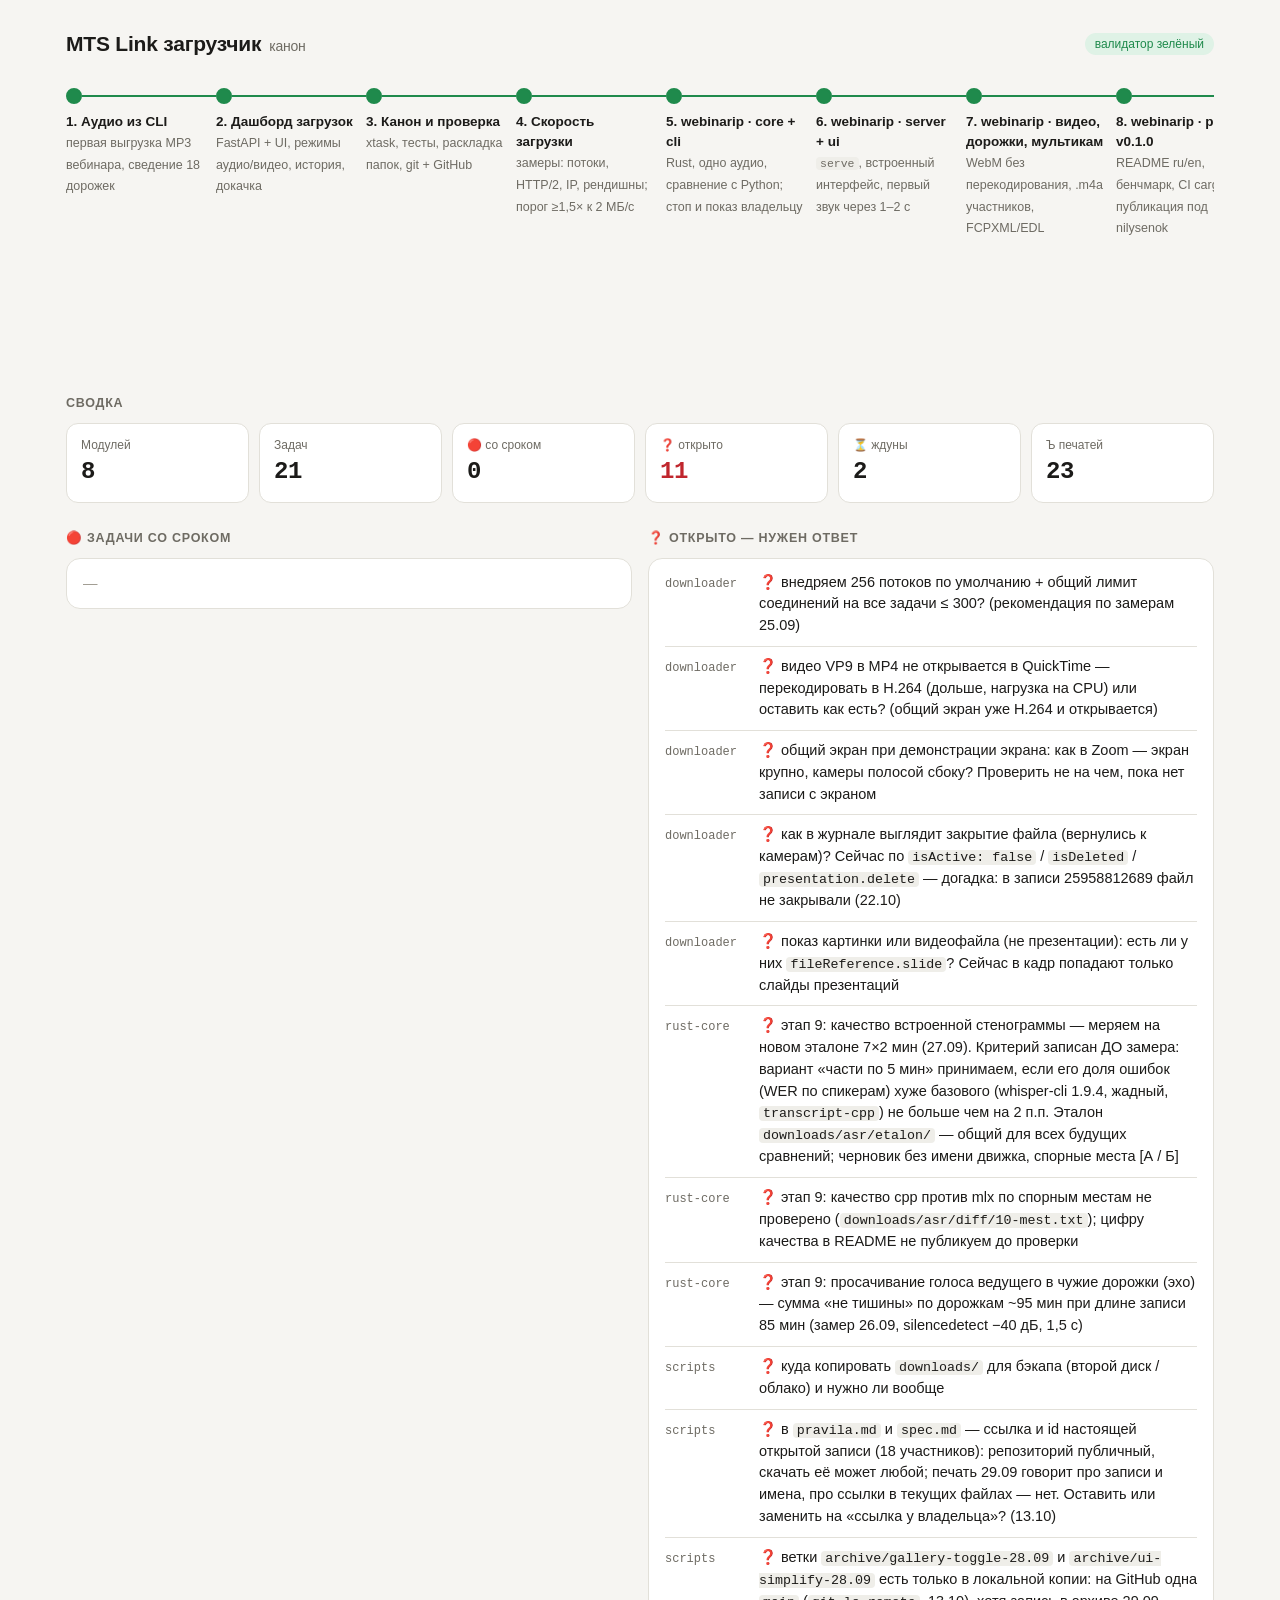
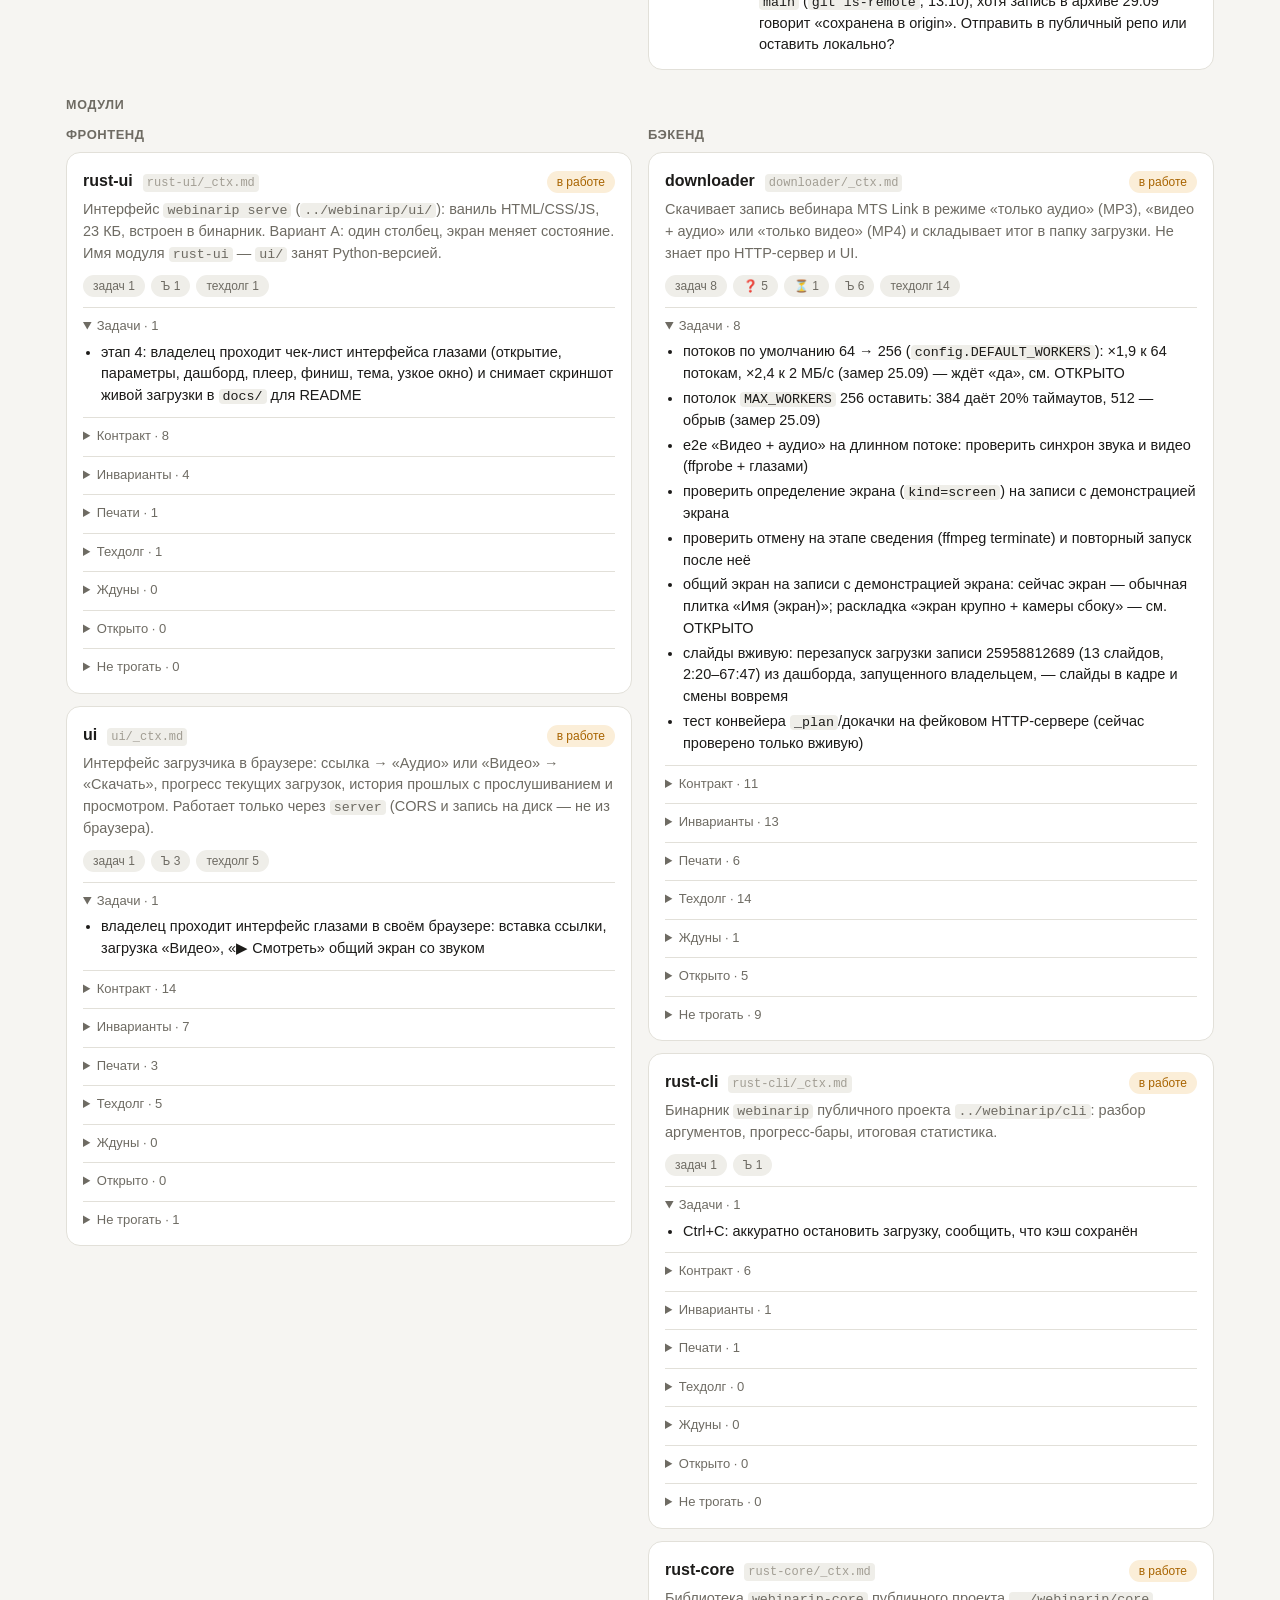
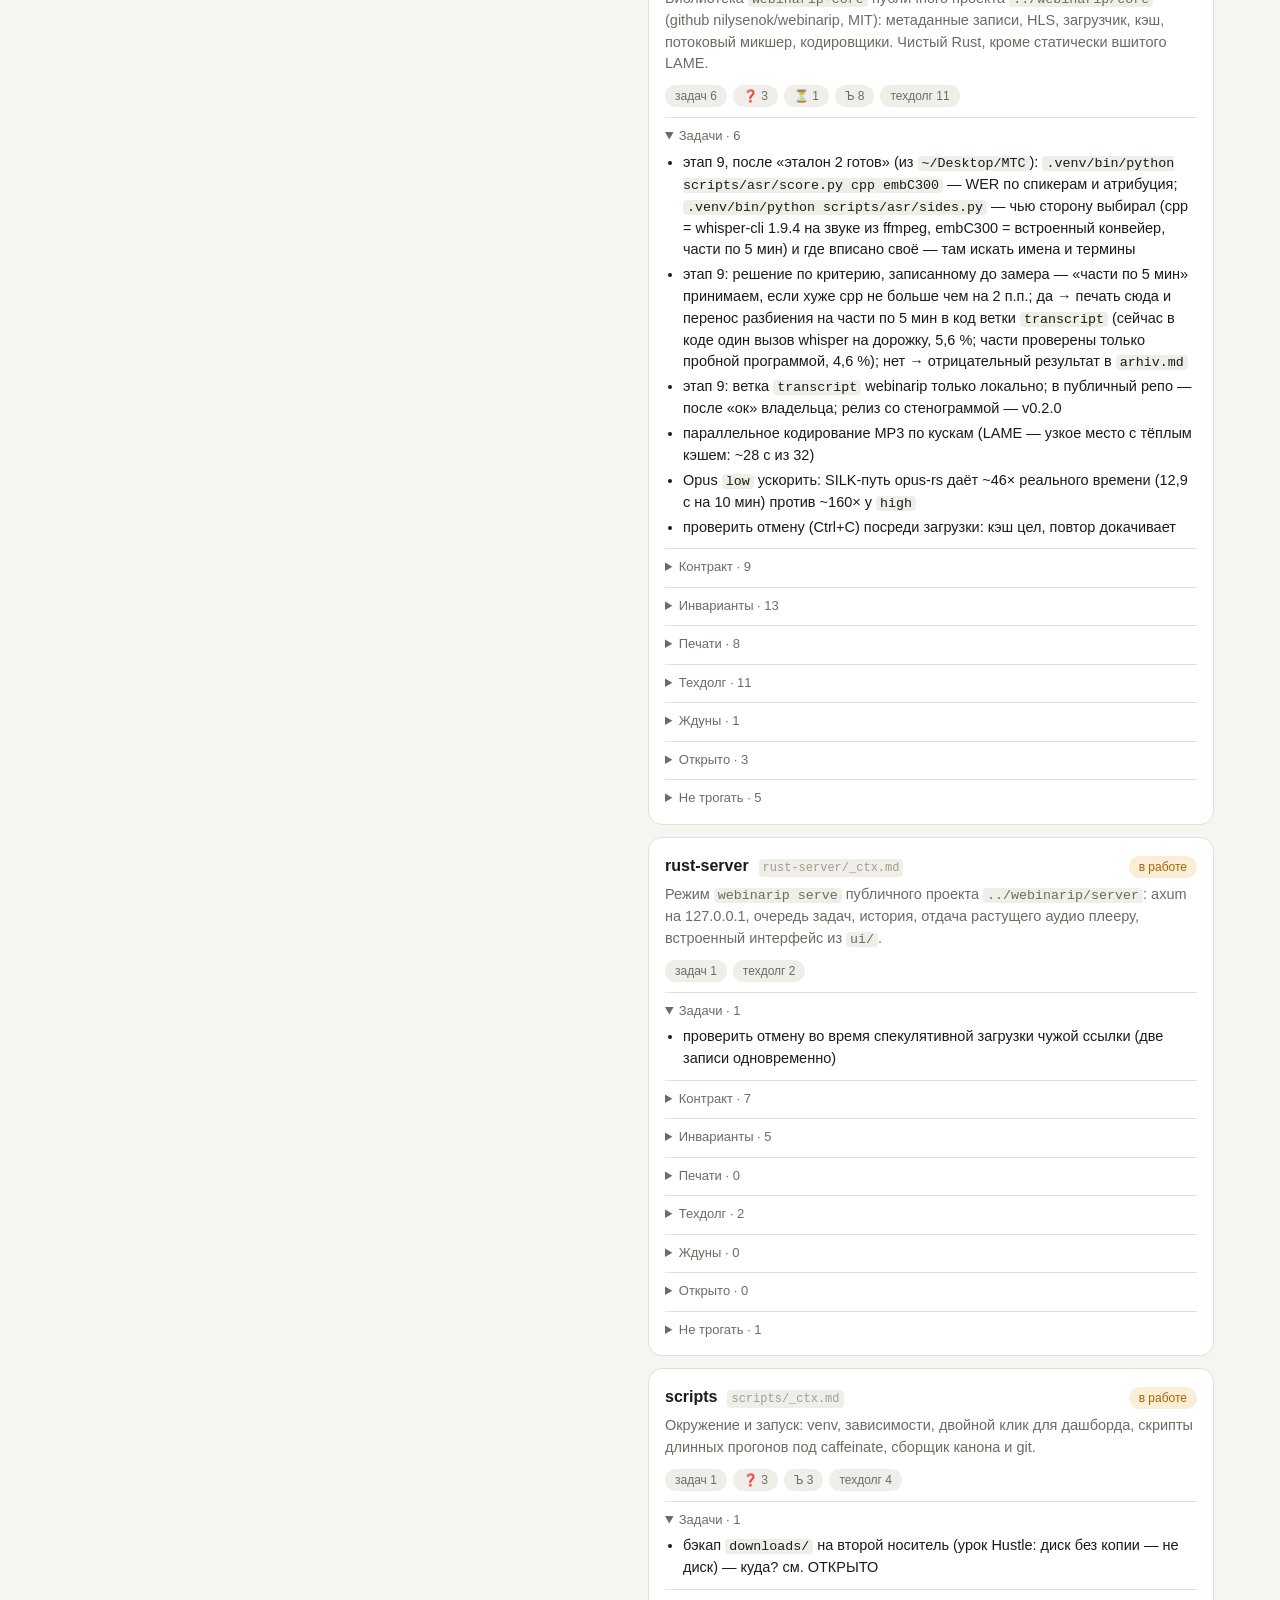
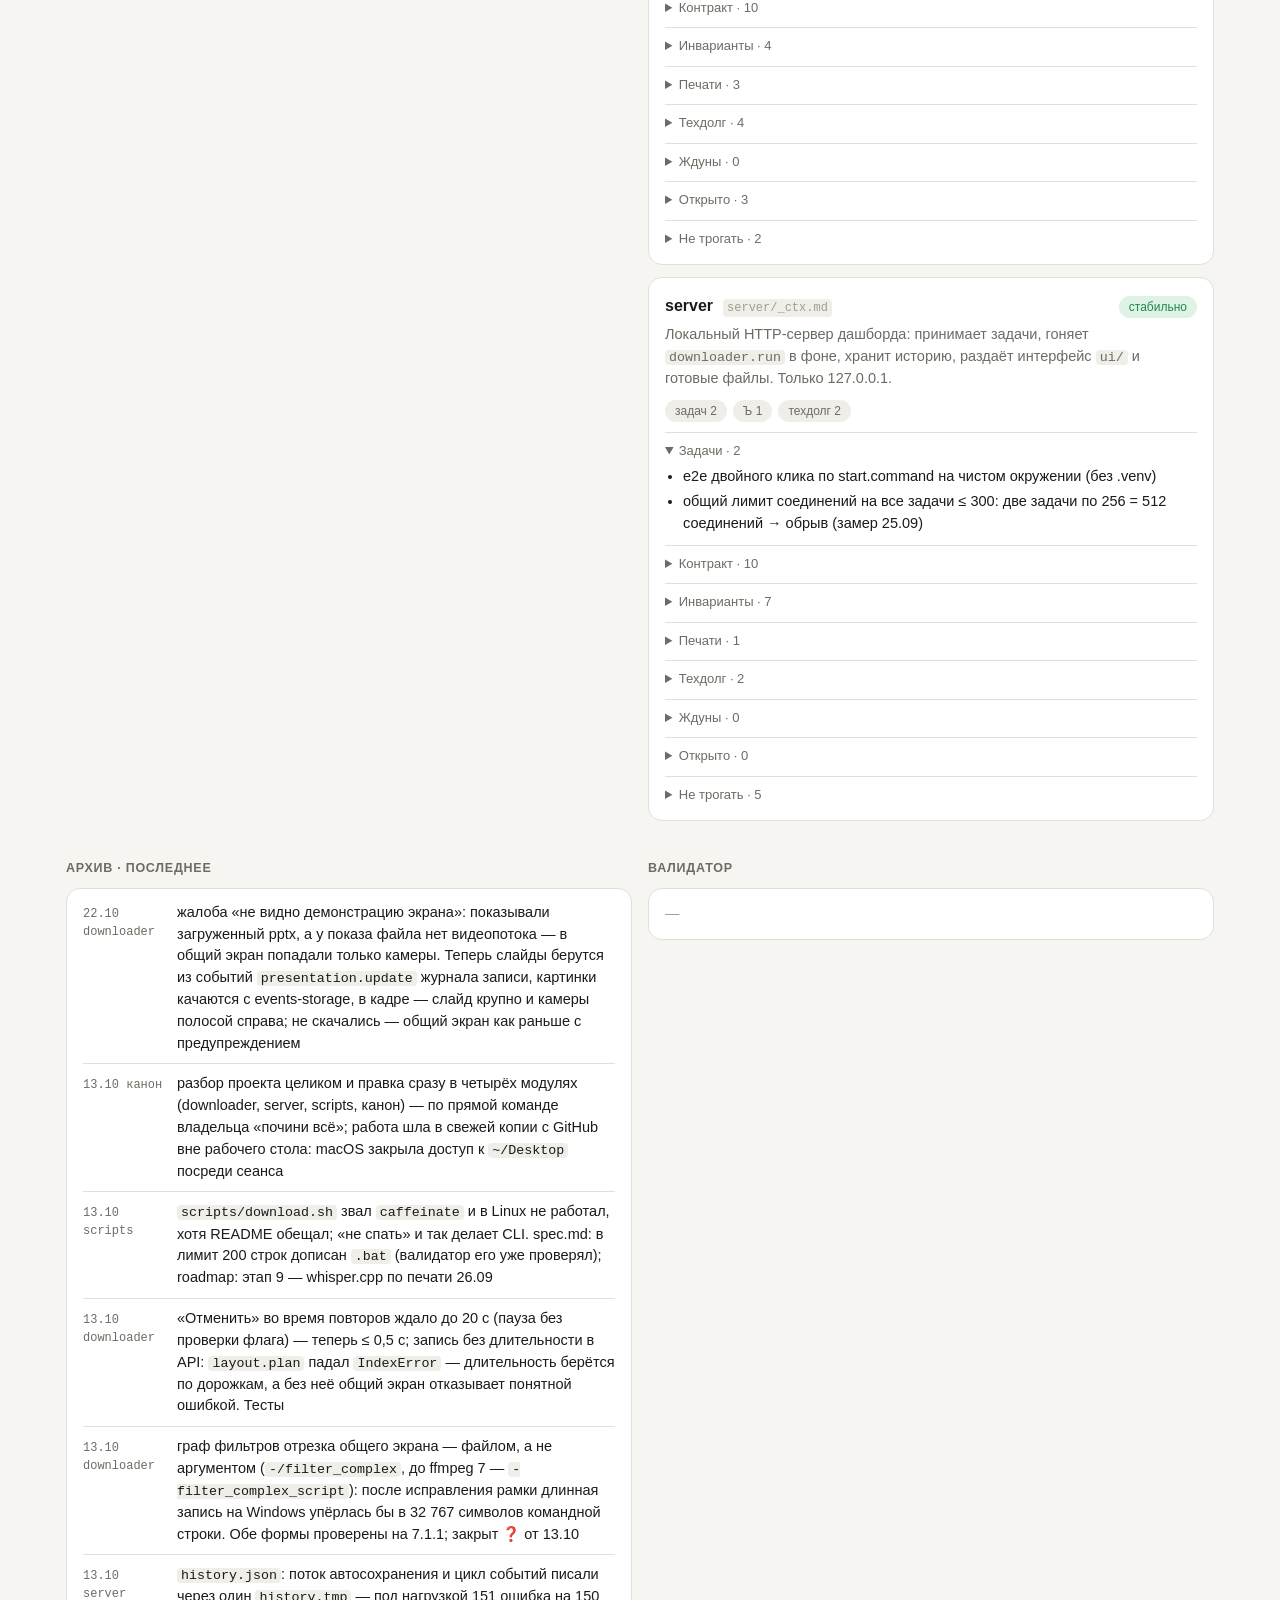
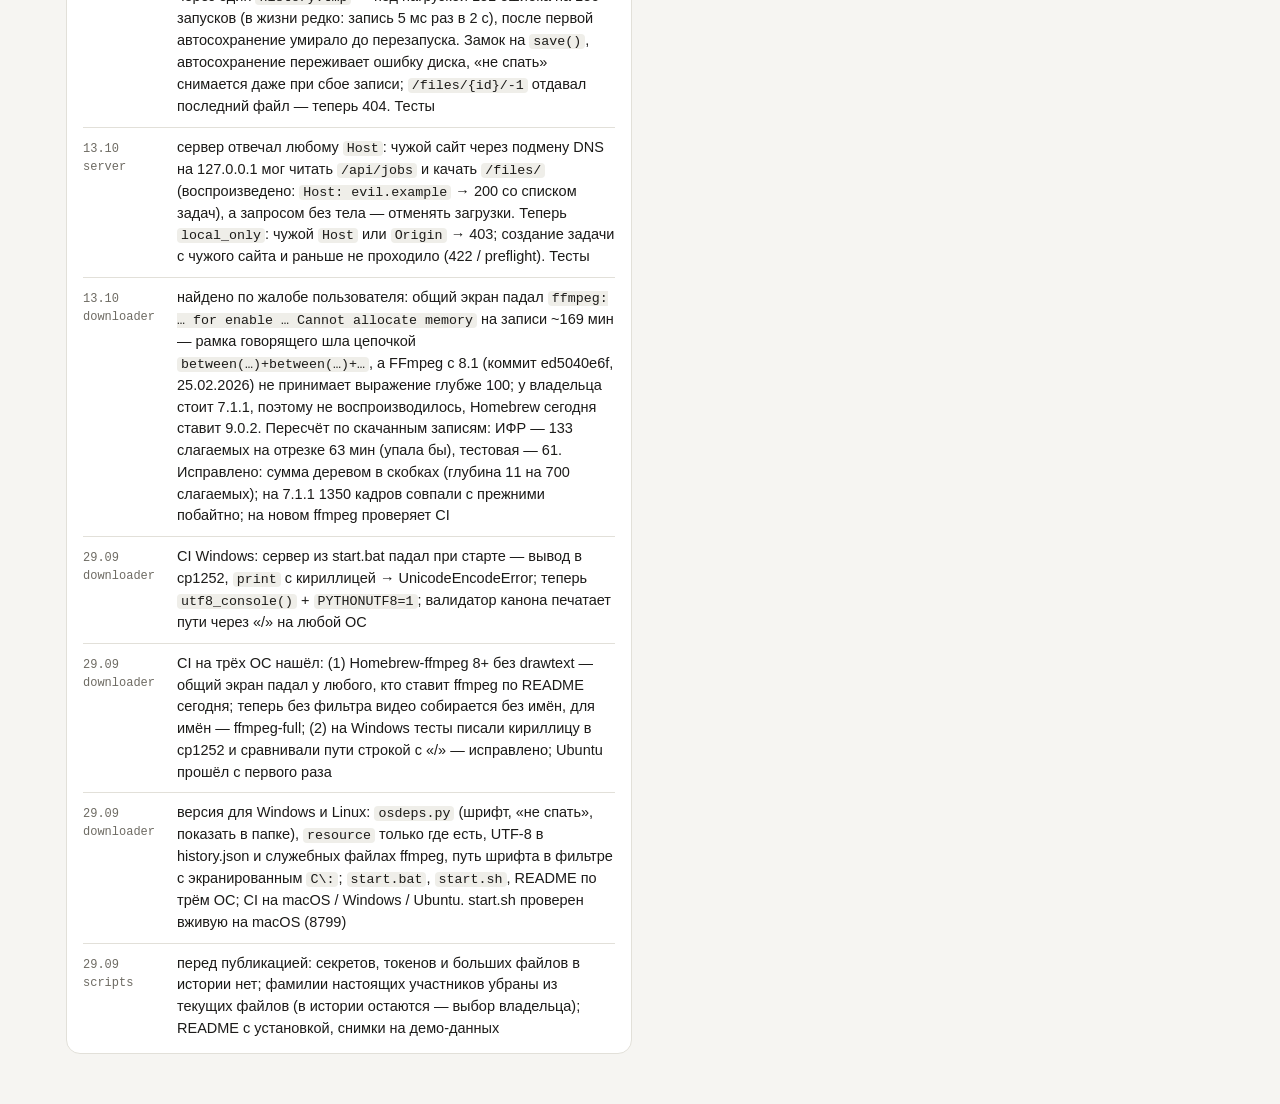
==== dashboard.html @ 3a3b3c2c "Gallery: slides of a shared presentation on screen, cameras in a side strip" ====
<!doctype html>
<html lang="ru">
<head>
<meta charset="utf-8">
<meta name="viewport" content="width=device-width, initial-scale=1">
<title>Канон проекта</title>
<!-- Собирается `python xtask.py` из md. Руками не править: правим _ctx.md и пересобираем. -->
<style>
:root { --bg:#f6f5f2; --surface:#fff; --surface-2:#efeee9; --border:#e2e0d9; --text:#1c1b19; --muted:#6e6b63; --faint:#a19d93;
  --accent:#e3262f; --accent-soft:#fbe3e4; --ok:#1f8a4c; --ok-soft:#dff2e6; --warn:#a86400; --warn-soft:#fbeed8; --err:#c0262d; --err-soft:#fbe3e4;
  --mono:ui-monospace,"SF Mono",Menlo,monospace; }
@media (prefers-color-scheme: dark) { :root:not([data-theme="light"]) { --bg:#131312; --surface:#1c1c1a; --surface-2:#262624; --border:#30302d;
  --text:#efede8; --muted:#9c9990; --faint:#6b6861; --accent:#ff4b53; --accent-soft:#3a1c1e; --ok:#4cc47f; --ok-soft:#173424;
  --warn:#e0a043; --warn-soft:#3a2c14; --err:#ff6b70; --err-soft:#3a1c1e; } }
:root[data-theme="dark"] { --bg:#131312; --surface:#1c1c1a; --surface-2:#262624; --border:#30302d; --text:#efede8; --muted:#9c9990; --faint:#6b6861;
  --accent:#ff4b53; --accent-soft:#3a1c1e; --ok:#4cc47f; --ok-soft:#173424; --warn:#e0a043; --warn-soft:#3a2c14; --err:#ff6b70; --err-soft:#3a1c1e; }
* { box-sizing:border-box; } html,body { margin:0; }
body { background:var(--bg); color:var(--text); font:14.5px/1.5 -apple-system,BlinkMacSystemFont,"Segoe UI",sans-serif; -webkit-font-smoothing:antialiased; }
.wrap { max-width:1180px; margin:0 auto; padding:28px 16px 64px; }
header { display:flex; gap:12px; align-items:center; flex-wrap:wrap; }
h1 { font-size:21px; margin:0; letter-spacing:-.01em; } h1 small { color:var(--muted); font-weight:500; font-size:14px; margin-left:8px; }
.pill { font-size:12px; padding:2px 10px; border-radius:99px; background:var(--surface-2); color:var(--muted); white-space:nowrap; }
.pill.ok { background:var(--ok-soft); color:var(--ok); } .pill.err { background:var(--err-soft); color:var(--err); } .pill.warn { background:var(--warn-soft); color:var(--warn); }
.spacer { flex:1; }
h2 { font-size:12.5px; text-transform:uppercase; letter-spacing:.06em; color:var(--muted); margin:26px 0 10px; font-weight:600; }
.stepper { display:flex; gap:0; margin-top:18px; overflow-x:auto; }
.st { flex:1; min-width:150px; padding:10px 12px 0 0; position:relative; }
.st::before { content:""; position:absolute; top:17px; left:16px; right:0; height:2px; background:var(--border); }
.st:last-child::before { display:none; }
.st .dot { width:16px; height:16px; border-radius:50%; background:var(--surface); border:2px solid var(--border); position:relative; z-index:1; }
.st.готово .dot { background:var(--ok); border-color:var(--ok); } .st.готово::before { background:var(--ok); }
.st.сейчас .dot { background:var(--accent); border-color:var(--accent); box-shadow:0 0 0 4px var(--accent-soft); }
.st b { display:block; font-size:13.5px; margin-top:8px; } .st span { font-size:12.5px; color:var(--muted); }
.st.далее b { color:var(--muted); font-weight:500; }
.tiles { display:grid; grid-template-columns:repeat(6,1fr); gap:10px; }
.tile { background:var(--surface); border:1px solid var(--border); border-radius:12px; padding:12px 14px; }
.tile .k { font-size:12px; color:var(--muted); } .tile .v { font-size:24px; font-weight:650; font-family:var(--mono); letter-spacing:-.02em; }
.tile.hot .v { color:var(--err); }
.layers { display:grid; grid-template-columns:1fr 1fr; gap:16px; }
.layer h3 { font-size:13px; margin:0 0 8px; color:var(--muted); letter-spacing:.04em; }
.mod { background:var(--surface); border:1px solid var(--border); border-radius:14px; padding:16px; margin-bottom:12px; }
.mod-head { display:flex; gap:10px; align-items:baseline; flex-wrap:wrap; } .mod-head b { font-size:16px; }
.mod-head code { font-family:var(--mono); font-size:12px; color:var(--faint); }
.st-стабильно { background:var(--ok-soft); color:var(--ok); } .st-чинится { background:var(--err-soft); color:var(--err); }
.st-в-работе { background:var(--warn-soft); color:var(--warn); }
.purpose { color:var(--muted); margin:6px 0 10px; }
.counts { display:flex; gap:6px; flex-wrap:wrap; }
details { border-top:1px solid var(--border); margin-top:10px; padding-top:8px; }
summary { cursor:pointer; font-size:13px; color:var(--muted); user-select:none; }
ul { margin:6px 0 0; padding-left:18px; } li { margin:3px 0; }
code { font-family:var(--mono); font-size:.92em; background:var(--surface-2); padding:0 4px; border-radius:4px; }
.due { font-family:var(--mono); font-size:12px; padding:0 6px; border-radius:6px; background:var(--surface-2); margin-right:6px; }
.due.late { background:var(--err-soft); color:var(--err); }
.list { background:var(--surface); border:1px solid var(--border); border-radius:14px; padding:4px 16px; }
.row { display:flex; gap:10px; padding:9px 0; border-bottom:1px solid var(--border); align-items:baseline; }
.row:last-child { border-bottom:0; }
.row .m { font-family:var(--mono); font-size:12px; color:var(--muted); min-width:84px; }
.empty { color:var(--faint); padding:10px 0; }
.two { display:grid; grid-template-columns:1fr 1fr; gap:16px; }
.msg.err { color:var(--err); } .msg.warn { color:var(--warn); }
@media (max-width:820px) { .tiles { grid-template-columns:repeat(3,1fr); } .layers, .two { grid-template-columns:1fr; } }
</style>
</head>
<body>
<div class="wrap" id="app"></div>
<script>
const DATA = {"project": "MTS Link загрузчик", "stages": [{"n": 1, "state": "готово", "title": "Аудио из CLI", "desc": "первая выгрузка MP3 вебинара, сведение 18 дорожек"}, {"n": 2, "state": "готово", "title": "Дашборд загрузок", "desc": "FastAPI + UI, режимы аудио/видео, история, докачка"}, {"n": 3, "state": "готово", "title": "Канон и проверка", "desc": "xtask, тесты, раскладка папок, git + GitHub"}, {"n": 4, "state": "готово", "title": "Скорость загрузки", "desc": "замеры: потоки, HTTP/2, IP, рендишны; порог ≥1,5× к 2 МБ/с"}, {"n": 5, "state": "готово", "title": "webinarip · core + cli", "desc": "Rust, одно аудио, сравнение с Python; стоп и показ владельцу"}, {"n": 6, "state": "готово", "title": "webinarip · server + ui", "desc": "`serve`, встроенный интерфейс, первый звук через 1–2 с"}, {"n": 7, "state": "готово", "title": "webinarip · видео, дорожки, мультикам", "desc": "WebM без перекодирования, .m4a участников, FCPXML/EDL"}, {"n": 8, "state": "готово", "title": "webinarip · релиз v0.1.0", "desc": "README ru/en, бенчмарк, CI cargo-dist, публикация под nilysenok"}, {"n": 9, "state": "сейчас", "title": "webinarip · стенограмма с именами спикеров", "desc": "каждая дорожка = человек, whisper.cpp (печать 26.09; в плане был mlx-whisper); сначала разведка и план с критерием остановки; в тестах и README только демо-имена"}], "modules": [{"name": "downloader", "dir": "downloader", "layer": "БЭКЕНД", "purpose": "Скачивает запись вебинара MTS Link в режиме «только аудио» (MP3), «видео + аудио» или «только видео» (MP4) и складывает итог в папку загрузки. Не знает про HTTP-сервер и UI.", "contract": ["- всё, что зависит от ОС, — в `osdeps.py`: `font()` (шрифт с кириллицей: Arial / Arial·Segoe UI / DejaVu·Liberation·Noto, иначе `fc-match`; нет — общий экран без подписей), `filter_path()` (путь для фильтра ffmpeg, `C\\:` экранирован), `Awake` (не спать: caffeinate / SetThreadExecutionState / systemd-inhibit), `reveal()` (Finder / Проводник / xdg-open), `utf8_console()` (вывод в UTF-8 — зовут сервер и CLI при старте)", "- `Job(url, mode, quality, streams, workers, gallery=True)` + `await run(job)` — выполняет задачу; наружу не бросает, итог в `job.status / error / outputs / log`", "- статусы: `queued → meta → download → mix → mux → done | error | cancelled | interrupted`", "- `await analyze(client, url)` → `{sid, title, date, duration, tracks}`; у дорожки `variants`, `has_audio`, `kind`; в `variants` только потоки, где init-сегмент содержит видео, размер — настоящий из `tkhd` (`boxes.video_size`)", "- в режимах с видео итог — один файл `<название> — общий экран.mp4` (отдельные видео каждого — только с `gallery=False` / `--no-gallery`): живая раскладка как в Zoom — в кадре те, у кого сейчас камера, и те, кто говорил за последние 20 с (появляется за 1 с до речи); говорящий — в зелёной рамке, без камеры — тёмная плитка с крупным именем, никого — заставка с названием; сетка по числу людей, до 3×3, порядок по первому появлению, состав держится ≥ 10 с; звук — общий микс (в «Только видео» тоже; отдельные файлы при `--no-gallery` в «Только видео» без звука); H.264 VideoToolbox `-q:v 50`", "- общий экран по модулям: `speech.py` (речь: громкость дорожки > −40 дБ по окнам 0,5 с, паузы ≤ 1,5 с склеены, всплески < 1 с выброшены) → `layout.py` (отрезки с постоянным составом, чистая логика) → `tiles.py` (граф отрезка) → `gallery.py` (отрезки по 3 параллельно, `seg_NNNN_<хеш>.mp4` не пересобираются, склейка concat + звук)", "- показ файла (презентации): видеопотока нет — `slides.parse(eventLogs)` берёт из событий `presentation.*` картинку текущего слайда (`fileReference.slide.url`) и держит её до следующего события → `job.slides` [(с, по, url)]; `slides.load` качает картинки (хост `events-storage.webinar.ru`) в `gallery/slides/<хеш>.png`, уменьшая до 1280×720; пока слайд на экране — он крупно слева, камеры полосой 320 px справа (до 4 в столбец), без людей — слайд на весь кадр; отрезки режутся по сменам слайдов (`layout.with_slides`); не скачался первый слайд — предупреждение и общий экран без слайдов", "- `job_folder(job)` → `downloads/ГГГГ-ММ-ДД_ЧЧММ <название>/`, промежуточные — `job.work` = `…/_work/`", "- `job.cancel = True` — мягкая отмена: воркеры и ffmpeg останавливаются, сегменты остаются", "- CLI: `.venv/bin/python -m downloader.cli <ссылка> [--mode audio|av|video] [--quality best|480] [--workers 64] [--no-gallery]`", "- вход API MTS Link: `GET /api/eventsessions/<id>/record?withoutCuts=false` (открытые записи — без авторизации)"], "status": "в работе", "invariants": ["подписи на общем экране — только если в ffmpeg есть `drawtext` (`osdeps.has_filter`): Homebrew-ffmpeg 8+ собран без него, и общий экран падал целиком `No such filter: 'drawtext'` (найдено CI на macOS 29.09); без фильтра — видео без имён", "качаются только нужные HLS-рендишны (аудио `a1/…`, видео — вариант по качеству); mp4 целиком не качается", "сегмент пишется через `.part` + rename — недокачанный файл никогда не лежит под финальным именем", "перезапуск той же задачи не качает сегменты, уже лежащие в `_work/`", "видео не перекодируется (`-c copy`); в режиме av звук — кусок общего микса с `relativeTime` потока", "ffmpeg пишет во временный `*.part.*`; при сбое/отмене он удаляется", "`run()` никогда не бросает исключений наружу", "видео или нет — только по init-сегменту (`hdlr` = `vide`), не по RESOLUTION из master; при склейке поток без видео пропускается с предупреждением, задача не падает", "stderr ffmpeg читается параллельно с прогрессом — полный канал stderr останавливает ffmpeg", "`run()` первым делом поднимает мягкий лимит открытых файлов до 10240 (`limits.py`): из Finder/Терминала macOS даёт 256, а 256 потоков = 256 сокетов + 256 `.part`; не хватает — предупреждение в логе задачи", "граф фильтров отрезка общего экрана ffmpeg читает из файла `_work/gallery/seg_NNNN.graph` (`osdeps.graph_option`: с ffmpeg 7 — `-/filter_complex`, раньше — `-filter_complex_script`), не из аргумента: рамки говорящих на длинной записи — десятки КБ, а командная строка Windows — 32 767 символов (13.10)", "пауза перед повтором запроса (`hls._pause`) проверяет отмену каждые 0,5 с — «Отменить» не ждёт до 20 с (13.10)", "длительность записи: из API, а если там пусто — по концу самой поздней дорожки; без длительности общий экран отказывает понятной ошибкой, а не `IndexError` (13.10)"], "tasks": [{"red": false, "due": "", "text": "потоков по умолчанию 64 → 256 (`config.DEFAULT_WORKERS`): ×1,9 к 64 потокам, ×2,4 к 2 МБ/с (замер 25.09) — ждёт «да», см. ОТКРЫТО"}, {"red": false, "due": "", "text": "потолок `MAX_WORKERS` 256 оставить: 384 даёт 20% таймаутов, 512 — обрыв (замер 25.09)"}, {"red": false, "due": "", "text": "e2e «Видео + аудио» на длинном потоке: проверить синхрон звука и видео (ffprobe + глазами)"}, {"red": false, "due": "", "text": "проверить определение экрана (`kind=screen`) на записи с демонстрацией экрана"}, {"red": false, "due": "", "text": "проверить отмену на этапе сведения (ffmpeg terminate) и повторный запуск после неё"}, {"red": false, "due": "", "text": "общий экран на записи с демонстрацией экрана: сейчас экран — обычная плитка «Имя (экран)»; раскладка «экран крупно + камеры сбоку» — см. ОТКРЫТО"}, {"red": false, "due": "", "text": "слайды вживую: перезапуск загрузки записи 25958812689 (13 слайдов, 2:20–67:47) из дашборда, запущенного владельцем, — слайды в кадре и смены вовремя"}, {"red": false, "due": "", "text": "тест конвейера `_plan`/докачки на фейковом HTTP-сервере (сейчас проверено только вживую)"}], "debt": ["Windows и Linux проверяются только в GitHub Actions (тесты + запуск start.bat / start.sh с нуля); вживую на них загрузку настоящей записи не гоняли (29.09)", "определение экрана — эвристика по модулю `screensharing*` в eventLogs; в тестовой записи экрана не было, проверить не на чем", "RESOLUTION в master-плейлисте врёт (640×480 у всех, реально 320×180 / 480×270 / 640×360 / 1280×720, и 640×480 у дорожек без камеры): разбор записи делает 2 лишних запроса на дорожку (плейлист + init), 4,5–6 с вместо ~1 с (28.09)", "общий экран: если камера человека шлёт чёрные кадры (ИФР: участник в первые минуты, тестовая запись: другой на 55-й), плитка чёрная с именем внизу, а не «без камеры» с крупным именем — чёрное не распознаём: проход blackdetect (1 кадр/с, 320×180) на ИФР — 204 с, «только ключевые кадры» — 171 с (у VP9 MTS Link ключевой почти каждый кадр), VideoToolbox VP9 не декодирует; критерий «≤ 2 мин» не выполнен (замер 29.09). Сама детекция точна: камера участника 0:11–2:30 и 2:49–6:39", "общий экран: речь — по порогу громкости своей дорожки; громкий шум у молчащего человека тоже выведет его в кадр (порог выбран по замеру 28.09, на 2 записях)", "общий экран перекодируется: ~28× реального времени (105 мин за 3 мин 45 с, M2 Max, 28.09), грузит CPU; в `ui/` не отключается (Ъ ui 28.09) — только `--no-gallery` в CLI", "хост слайдов `events-storage.webinar.ru` (185.45.82.130) из терминала разработки не открывается (TCP-таймаут), из браузера владельца — открывается (22.10); вживую слайды проверены только в тестах на поддельной картинке", "если в отрезке общего экрана Python бросает ошибку, пока ffmpeg соседних отрезков работает, `asyncio.run` (CLI, тесты) виснет на отмене задач вместо ошибки (найдено 22.10 на делении на ноль в `tiles.graph`; в сервере gather не отменяет соседей — не виснет)", "ретраи: 6 попыток с паузой до 20 с; при 403/404 — сразу ошибка. Порог подобран без замеров потерь", "`_work/` занимает ~2× аудио (917 МБ на запись 24554640907, 25.09): сегменты + склеенные `a.mp4`; сегменты нужны для докачки, чистится кнопкой «Удалить промежуточные»", "RAM процесса растёт с числом потоков: 120 МБ на 64, 310 МБ на 256 (замер 25.09) — терпимо, но держать в уме", "скорость упирается в канал пользователя: на 256–320 потоках 5,0–5,5 МБ/с при потолке канала 4,8–6,1 МБ/с на одно соединение к Cloudflare (замер 25.09); выше не прыгнуть без другого канала", "`bytes_total_est` — оценка по среднему размеру сегмента, точного размера заранее нет (HEAD на тысячи сегментов дорого)", "граф из файла на Windows проверен только тестами CI (общий экран собирается), длинная запись с сотнями отрезков речи там вживую не гонялась (13.10)"], "seals": ["Ъ — загрузчик работает на macOS, Windows и Linux; платформенный код — только в `osdeps.py`, остальной код от ОС не зависит (29.09)", "Ъ — общий экран всех камер (как галерея Zoom) — по умолчанию в режимах с видео, со общим звуком; `--no-gallery` отключает (28.09)", "Ъ — с общим экраном в папке один видеофайл — общий экран со звуком; отдельные видео каждого только без общего экрана (29.09, владелец: «нужно одно видео общий экран»; отдельные файлы в «Только видео» беззвучны и путали)", "Ъ — запись = параллельные дорожки участников (18 в тестовой записи); склейка только сведением amix по relativeTime, concat нельзя (25.09)", "Ъ — в amix обязателен `normalize=0`, иначе итог тихий: amix делит громкость на число входов (25.09)", "Ъ — папка на каждую загрузку: `downloads/ГГГГ-ММ-ДД_ЧЧММ <название>/` по моменту загрузки, внутри итог и `_work/`; повтор той же записи не перезаписывает прошлую (25.09)"], "waiting": ["⏳ владелец → запись с демонстрацией экрана для проверки `kind=screen` и общего экрана с демонстрацией, с 25.09"], "open": ["❓ внедряем 256 потоков по умолчанию + общий лимит соединений на все задачи ≤ 300? (рекомендация по замерам 25.09)", "❓ видео VP9 в MP4 не открывается в QuickTime — перекодировать в H.264 (дольше, нагрузка на CPU) или оставить как есть? (общий экран уже H.264 и открывается)", "❓ общий экран при демонстрации экрана: как в Zoom — экран крупно, камеры полосой сбоку? Проверить не на чем, пока нет записи с экраном", "❓ как в журнале выглядит закрытие файла (вернулись к камерам)? Сейчас по `isActive: false` / `isDeleted` / `presentation.delete` — догадка: в записи 25958812689 файл не закрывали (22.10)", "❓ показ картинки или видеофайла (не презентации): есть ли у них `fileReference.slide`? Сейчас в кадр попадают только слайды презентаций"], "dont_touch": ["число соединений к `events-delivery-records.webinar.ru` суммарно не выше ~320: на 384 — 20% таймаутов, на 512 — 85–88% ошибок (ConnectTimeout/ReadTimeout), скорость 0,4 МБ/с (замер 25.09, воспроизведено дважды)", "HTTP/2 не включать: 256 потоков по HTTP/2 = 0,65 МБ/с против 5,04 по HTTP/1.1 (замер 25.09) — все запросы идут через одно TCP-соединение", "`media.mix_filter`: `normalize=0` и `adelay=…:all=1` — без них тихий звук или сдвиг только левого канала", "`pipeline._drain`: запись сегмента через `.part` + `replace` — на этом держится докачка", "`gallery.render`: `-reinit_filter 0` перед каждым видеовходом — MTS Link меняет размер кадра внутри потока, без флага граф пересобирается на каждую смену, источники color начинают с нуля и сборка встаёт (ИФР, 28.09; тест `test_frame_size_change_inside_stream`)", "`pipeline.job_folder`: если `job.folder` уже задан, он возвращается как есть — иначе перезапуск уедет в новую папку и докачка сломается", "`limits.raise_open_files()` в начале `_run`: без него дашборд из `start.command` падает `[Errno 24] Too many open files` на первом сегменте при 256 потоках (29.09, воспроизведено: лимит 256 → ошибка, с подъёмом → 315 сегментов за 45 с; тест `test_limits.py`)", "`osdeps.utf8_console()` в начале `server.app` и `cli.main`, `PYTHONUTF8=1` в `start.bat`: без них в Windows при перенаправленном выводе (cp1252) сервер падал на первом print с кириллицей (CI 29.09; тест `test_osdeps`)", "`tiles._any_of`: условия рамки говорящего складываются деревом в скобках, не цепочкой `a+b+c+…` — FFmpeg с 8.1 не принимает выражение глубже 100 и падает «Cannot allocate memory», когда у человека больше 100 отрезков речи на отрезке (13.10, жалоба пользователя на записи ~169 мин; исходники FFmpeg `libavutil/eval.c`, коммит ed5040e6f; тесты `test_layout.BorderTest`, `test_gallery…test_border_with_hundreds_of_speech_spans`)"]}, {"name": "rust-cli", "dir": "rust-cli", "layer": "БЭКЕНД", "purpose": "Бинарник `webinarip` публичного проекта `../webinarip/cli`: разбор аргументов, прогресс-бары, итоговая статистика.", "contract": ["- `webinarip <ссылка> [--audio] [--from T] [--to T] [--tracks host,3,5] [--quality high|low] [--opus|--aac|--wav] [--out DIR] [--connections N≤256] [--session-id ID] [--cache-dir DIR] [--list]`", "- время: `75`, `01:15` (мм:сс, как в ffmpeg), `1:02:03`, `1h2m3s`", "- итог: путь, длительность, размер, время загрузки и сведения, p50/p99 сегмента, повторы, хеджи, 429", "- `WEBINARIP_TRACE=1` — строка прогресса в stderr раз в 5 с (для логов без терминала)", "- `--video` (WebM участников с общим звуком), `--both` (+ файл звука), `--separate` (.m4a участников), `--multicam` (FCPXML + EDL, включает --separate), `--mp4` (ffmpeg, предупреждение), `--video-height N`", "- без `--tracks` видео берётся у дорожек длиннее 30 с (переподключения по несколько секунд пропускаются)"], "status": "в работе", "invariants": ["код возврата 1 и одна строка `error: …` при любой ошибке"], "tasks": [{"red": false, "due": "", "text": "Ctrl+C: аккуратно остановить загрузку, сообщить, что кэш сохранён"}], "debt": [], "seals": ["Ъ — время в `--from/--to`: два числа = `мм:сс` (как ffmpeg и yt-dlp); для часов — `чч:мм:сс` или `1h20m` (25.09)"], "waiting": [], "open": [], "dont_touch": []}, {"name": "rust-core", "dir": "rust-core", "layer": "БЭКЕНД", "purpose": "Библиотека `webinarip-core` публичного проекта `../webinarip/core` (github nilysenok/webinarip, MIT): метаданные записи, HLS, загрузчик, кэш, потоковый микшер, кодировщики. Чистый Rust, кроме статически вшитого LAME.", "contract": ["- видео: `camera::has_video` при планировании читает init видеорендишна (кладёт в кэш) — видео только при `hdlr` = `vide`; порог 30 с без `--tracks` — по длине видеоплейлиста (`VideoPick.min_secs`), не по JSON; `video/` — `fmp4` (кадры с метками и ключевым флагом, размер из `tkhd`), `webm` (VP9 + Opus, кластеры с ключевого кадра, Cues), `patch` (сдвиг `tfdt`, длина в `mehd/mvhd`); `deliver` — видео, дорожки участников, `--mp4`; `export` — FCPXML (видео на дорожках 1…N, звук −1…) и EDL CMX3600", "- `job::produce(dl, opts, (rec, tracks), prog, cancel, on_start)` — общий путь CLI и serve: одно сведение → файл + Opus-пакеты для видео → видео, дорожки, мультикам", "- `Engine` (общий http + AIMD-лимит) → `Download` (загрузка в фоне; `restrict(from,to,slots)` выкидывает лишнее из очереди) → `Render::write_file` (сведение+кодирование, отмена флагом)", "- `job::run(Options, render_progress, on_download)` — то же для CLI одним вызовом", "- `job::fetch_record`, `record::{parse, select}` (`host`, номера из `--list`), `hls::{parse_master, parse_media}`", "- `Progress` — атомарные счётчики для CLI и будущего UI: этап, сегменты, байты, повторы, хеджи, 429, лимит, сведено мс, p50/p99, гистограмма", "- форматы: MP3 (LAME, по умолчанию), Opus в Ogg (opus-rs), AAC .m4a (AudioToolbox на macOS, иначе системный ffmpeg), WAV; качество `high` 48 кГц стерео, `low` 16 кГц моно", "- кэш: `~/Library/Caches/webinarip/<запись>/<дорожка>/a/NNNNN.m4s`; вывод: `<out>/ГГГГ-ММ-ДД_ЧЧММ <название>/<название>[ отрезок].<ext>`", "- session-id только из аргумента / `WEBINARIP_SESSION_ID`, живёт в памяти"], "status": "в работе", "invariants": ["видео или нет — только по init-сегменту (`fmp4::is_video`), не по RESOLUTION из master; `remux` отказывает init без видео (29.09, v0.1.2)", "видео не перекодируется: кадры VP9 копируются; `--mp4` — только системный ffmpeg и только по флагу", "видео качается после всего звука (rank = at + 1e7), чтобы первый звук не ждал тяжёлых сегментов", "`remux` и копия дорожек — в два прохода, в памяти один сегмент (пик 239 МБ на всю запись со всем, было 864)", "кадры пишутся в порядке декодирования; метки видео строго возрастают (WebM — миллисекунды)", "нет блокировки головы очереди: декодер сообщает, какой файл ждёт (`Gate::waited`); `rush.rs` раз в 25 мс дублирует его запрос (если старше ½ p50, до 2 дублей) или берёт вне очереди (если в очереди/на повторе) из резерва внутри потолка (256 = 248 + 8), а пока микшер ждёт дольше p50 — новые обычные запросы не стартуют («фокус»)", "ровно один засчитывает сегмент: состояния PENDING/FLIGHT/DONE, проигравший запрос снимается через Notify", "только HTTP/1.1: HTTP/2 в 7,7 раза медленнее (замер 25.09, Python-серия)", "сегменты качаются в порядке общей шкалы времени; повтор возвращается в очередь со своим приоритетом — иначе микшер стоит (найдено 25.09: один повтор в конце очереди = 100 с простоя сведения)", "сегмент пишется через `.part` + rename; наличие файла = сегмент целиком", "сведение = сумма (как amix normalize=0) + лимитер с упреждением 5 мс, потолок 0,95", "декодер читает дорожку как поток без перемотки и ждёт появления файлов — на этом держится сведение во время загрузки", "`record::select`, `timefmt::parse` — ошибки пользователю на английском, понятные без исходников"], "tasks": [{"red": false, "due": "", "text": "этап 9, после «эталон 2 готов» (из `~/Desktop/МТС`): `.venv/bin/python scripts/asr/score.py cpp embC300` — WER по спикерам и атрибуция; `.venv/bin/python scripts/asr/sides.py` — чью сторону выбирал (cpp = whisper-cli 1.9.4 на звуке из ffmpeg, embC300 = встроенный конвейер, части по 5 мин) и где вписано своё — там искать имена и термины"}, {"red": false, "due": "", "text": "этап 9: решение по критерию, записанному до замера — «части по 5 мин» принимаем, если хуже cpp не больше чем на 2 п.п.; да → печать сюда и перенос разбиения на части по 5 мин в код ветки `transcript` (сейчас в коде один вызов whisper на дорожку, 5,6 %; части проверены только пробной программой, 4,6 %); нет → отрицательный результат в `arhiv.md`"}, {"red": false, "due": "", "text": "этап 9: ветка `transcript` webinarip только локально; в публичный репо — после «ок» владельца; релиз со стенограммой — v0.2.0"}, {"red": false, "due": "", "text": "параллельное кодирование MP3 по кускам (LAME — узкое место с тёплым кэшем: ~28 с из 32)"}, {"red": false, "due": "", "text": "Opus `low` ускорить: SILK-путь opus-rs даёт ~46× реального времени (12,9 с на 10 мин) против ~160× у `high`"}, {"red": false, "due": "", "text": "проверить отмену (Ctrl+C) посреди загрузки: кэш цел, повтор докачивает"}], "debt": ["дорожки участников (.m4a) режутся по границам сегментов (~13 с): байты копируются без перекодирования; смещения в FCPXML/EDL это учитывают (`start`/source in)", "EDL — однодорожечный формат: все клипы подряд списком; полная мультикам-раскладка только в FCPXML", "ffmpeg на выводе в null пишет «non monotonically increasing dts» и для исходного fMP4 с сервера — свойство VFR-потока, не перепаковки (проверено 26.09)", "камеры в тестовой записи — 320×180 (SMALL), 25 fps; заявленное в плейлисте 640×480 не соответствует кадрам", "ожидание микшера на реальном сервере не опускается ниже ~1,5× p50: медленный объект медленный для всех запросов (замер 25.09: два дубля одного сегмента вернулись вместе с оригиналом через ~28 с); на моке с зависшим соединением — 1,1× медианы", "метрика «простой» зависит от способа: по файлу (Gate) 11,5–13,7 с = 1,5–1,9× p50 во всех 3 прогонах CLI; по отсутствию движения сведения в интерфейсе 11,1–17,6 с = 1,4–2,1× p50 (2 прогона, один на 2,09×)", "Opus: `use_cbr = true` обязателен — в VBR opus-rs игнорирует битрейт (24 кбит/с → 53–74 кбит/с, замер 25.09)", "частота дорожек только 48 кГц (иначе ошибка); ресемплинга входа нет — на реальных записях другой не встречалась", "AudioToolbox FFI написан вручную (без bindgen); проверен только на macOS arm64", "`--video-height` и имя папки кэша `v<высота>` — по RESOLUTION из master, а он врёт (640×480 у всех); при нескольких вариантах выбор неточен. Реальный размер файла — из `tkhd` (29.09)", "`--list` у сессии без `mediasession.update` показывает длину 0 (ИФР: камера «14:18 – 14:18», реально ~1,5 ч видео) — длина берётся из JSON записи (29.09)"], "seals": ["Ъ — качество по умолчанию «речь»: моно 48 кГц, MP3 64 кбит/с (Opus 32, AAC 64); стерео 128 и «расшифровка» 16 кГц — опциями `--quality high|low` (25.09)", "Ъ — «фокус» при ожидании микшера — поведение по умолчанию; `WEBINARIP_NO_RUSH=1` отключает дубли и фокус только для диагностики (25.09)", "Ъ — LAME с качеством 7 (`Quality::Ok`): 28,6 с против 38,6 с на q5 (замер 25.09), для речи на 128 кбит/с разницы не слышно (25.09)", "Ъ — жёсткий потолок 256 соединений (`HARD_CAP`), пользователь может только уменьшить; соблюдение 429: лимит ×0,5 + пауза Retry-After; «только для записей, к которым у вас есть права» — в коде и README (25.09)", "Ъ — форматы: MP3 по умолчанию (LAME статически), `--opus`, `--aac` (AudioToolbox / системный ffmpeg); видео — WebM по умолчанию, `--mp4` только через системный ffmpeg; отдельные дорожки — .m4a без перекодирования (25.09)", "Ъ — публичный проект без «MTS» в названии и без упоминаний ИИ; автор Nikita Lysenok; чистая история, канон в него не попадает (25.09)", "Ъ — распознавание речи (этап 9): whisper.cpp, модель large-v3-turbo; выбран по заранее записанному критерию скорости: 1,07× медленнее mlx-whisper < порога 1,5× (замер 26.09); встраивается в бинарник, 5 платформ, без Python (26.09)", "Ъ — видео у дорожки есть, только если в init видеорендишна `hdlr` = `vide`; дорожки с выключенной камерой в `--video` не попадают, без видео — подсказка в CLI (v0.1.2, 29.09)"], "waiting": ["⏳ Никита → слепой эталон A–G: выбрать варианты в «[x / y]» в `downloads/asr/etalon/{A..G}.txt` (слушать `.mp3`), сигнал — «эталон 2 готов» (с 27.09)"], "open": ["❓ этап 9: качество встроенной стенограммы — меряем на новом эталоне 7×2 мин (27.09). Критерий записан ДО замера: вариант «части по 5 мин» принимаем, если его доля ошибок (WER по спикерам) хуже базового (whisper-cli 1.9.4, жадный, `transcript-cpp`) не больше чем на 2 п.п. Эталон `downloads/asr/etalon/` — общий для всех будущих сравнений; черновик без имени движка, спорные места [А / Б]", "❓ этап 9: качество cpp против mlx по спорным местам не проверено (`downloads/asr/diff/10-mest.txt`); цифру качества в README не публикуем до проверки", "❓ этап 9: просачивание голоса ведущего в чужие дорожки (эхо) — сумма «не тишины» по дорожкам ~95 мин при длине записи 85 мин (замер 26.09, silencedetect −40 дБ, 1,5 с)"], "dont_touch": ["`decode.rs`: сдвиг позиций по `tfdt` первого фрагмента — symphonia его не учитывает, без сдвига `--from/--to` дают тишину", "`cache.rs`: уникальное временное имя в `write_atomic` — общий `.part` роняет загрузку при дублях сегмента", "`fetch.rs`: приоритетная очередь с исходным приоритетом при повторе — замена на «задача на сегмент + семафор» вернёт простой сведения", "`mix.rs`: `starts_at` у входа — без него микшер ждёт первую порцию дорожки, которая начинается через час, и встаёт", "`encode/aac.rs`: `BufferList` вложенной структурой — плоская раскладка ломает выравнивание указателя (AudioBufferList)"]}, {"name": "rust-server", "dir": "rust-server", "layer": "БЭКЕНД", "purpose": "Режим `webinarip serve` публичного проекта `../webinarip/server`: axum на 127.0.0.1, очередь задач, история, отдача растущего аудио плееру, встроенный интерфейс из `ui/`.", "contract": ["- `webinarip serve [--port 5040] [--out ~/Downloads/webinarip] [--no-open] [--cache-dir]`; порт занят → любой свободный", "- `POST /api/probe {link, session_id?}` → запись; сразу стартует спекулятивная загрузка всего аудио", "- `POST /api/jobs {links, session_id?, format, quality, from, to, tracks[]}` → `{ids}`; ссылки через пробел = пакет", "- `GET /api/state` → probe (с прогревом), текущая/последняя задача (этап, %, скорость, ETA, ×реального времени, дорожки, гистограмма, p50/p99), `queued`, история", "- `GET /api/jobs/{id}/audio` — растущий поток MP3/Opus во время сведения, после — файл потоком с Range (`files.rs`, `bytes=a-b | a- | -n`, 416 за концом)", "- `POST /api/jobs/{id}/cancel`, `POST /api/reveal {path}` (только пути, созданные приложением)", "- история: `<кэш>/history.json`, 50 записей, без session-id"], "status": "в работе", "invariants": ["слушать только 127.0.0.1", "один `Engine` на session-id: потолок 256 соединений общий для всех задач и спекулятивных загрузок", "задачи выполняются по одной, по порядку; «ещё N в очереди»", "при старте задачи загрузка урезается до её отрезка и дорожек (`Download::restrict`) — лишнее не качается", "session-id живёт только в памяти, в историю и логи не попадает"], "tasks": [{"red": false, "due": "", "text": "проверить отмену во время спекулятивной загрузки чужой ссылки (две записи одновременно)"}], "debt": ["`ui/` лежит вне крейта (`include_bytes!(\"../../ui/…\")`) — для `cargo publish` понадобится копия внутри крейта или build.rs", "проценты: пока идёт загрузка — по сегментам на диске, последние 3% — сведение"], "seals": [], "waiting": [], "open": [], "dont_touch": ["`view.rs`: один замок на оператор — два `lock()` одного мьютекса в одном выражении дают взаимоблокировку"]}, {"name": "rust-ui", "dir": "rust-ui", "layer": "ФРОНТЕНД", "purpose": "Интерфейс `webinarip serve` (`../webinarip/ui/`): ваниль HTML/CSS/JS, 23 КБ, встроен в бинарник. Вариант A: один столбец, экран меняет состояние. Имя модуля `rust-ui` — `ui/` занят Python-версией.", "contract": ["- файлы: `index.html`, `style.css`, `app.js` (события, опрос), `view.js` (отрисовка), `fmt.js` (форматы, API)", "- ожидание: крупное поле в фокусе, Enter — старт, режимы, «Параметры ▸» (формат, качество, отрезок, дорожки-чипы, session-id), «Недавние»", "- вставка ссылки → probe: название · длительность · дорожки · «прогрев N%»", "- режимы «видео» и «оба» активны; в «Параметрах ▸ Ещё»: дорожки участников, монтажный проект, MP4 (ffmpeg, медленно); итог «N файлов · размер»", "- качество: «речь · моно» (по умолчанию) | «стерео» | «для расшифровки · 16 кГц»; под гистограммой «ожидание ≤ N с» (простой микшера)", "- загрузка: шапка в одну строку, крупные цифры (МБ/с · осталось · %), на сведении «×N к реальному времени», степпер, тонкие полосы дорожек на шкале записи, плеер, гистограмма задержек p50/p99, «ещё N в очереди», «Отменить»", "- готово: «заняло · файл · 100%», «Показать в папке»", "- опрос `/api/state`: 0,5 с при работе, 2 с в покое"], "status": "в работе", "invariants": ["без фреймворков, сборщиков, веб-шрифтов и иконочных библиотек; всё ≤ 60 КБ до сжатия", "тёмная тема по умолчанию, светлая — по `prefers-color-scheme`", "один экран без прокрутки на 1280×800 и 390×844 (проверено скриншотами 25.09)", "любой текст с сервера — через `esc()`; session-id в localStorage не пишется"], "tasks": [{"red": false, "due": "", "text": "этап 4: владелец проходит чек-лист интерфейса глазами (открытие, параметры, дашборд, плеер, финиш, тема, узкое окно) и снимает скриншот живой загрузки в `docs/` для README"}], "debt": ["headless Chrome на macOS не сужает окно меньше ~500 px — мобильную вёрстку проверять через iframe 390 px"], "seals": ["Ъ — компоновка «вариант A»: один столбец, экран меняет состояние; очередь — строкой «ещё N в очереди» (25.09)"], "waiting": [], "open": [], "dont_touch": []}, {"name": "scripts", "dir": "scripts", "layer": "БЭКЕНД", "purpose": "Окружение и запуск: venv, зависимости, двойной клик для дашборда, скрипты длинных прогонов под caffeinate, сборщик канона и git.", "contract": ["- `start.command` ставит `ffmpeg-full` (Homebrew, keg-only, с drawtext) первым в PATH, если он установлен; README для macOS советует `brew install ffmpeg-full`", "- запуск: `start.command` (macOS, Finder), `start.bat` (Windows, Проводник; winget-подсказки, UTF-8 через chcp 65001), `start.sh` (Linux и macOS из терминала; apt/dnf-подсказки) — все создают `.venv`, ставят зависимости и открывают дашборд", "- `.gitattributes`: `*.bat` — CRLF, `*.sh` / `*.command` — LF; CI `.github/workflows/tests.yml`: тесты на macOS, Windows, Ubuntu + запуск start.bat / start.sh с нуля до ответа дашборда", "- `start.command` (корень) — двойной клик в Finder: найти рабочий Python 3.10+, создать `.venv`, поставить `requirements.txt`, поднять сервер, открыть браузер; если сервер уже жив — просто открыть", "- `scripts/download.sh <ссылка> [--mode …]` — короткая форма CLI-загрузки (macOS, Linux); «не спать» делает сам CLI (`osdeps.Awake`), `caffeinate` в скрипте убран — в Linux его нет (13.10)", "- `scripts/bench.py <ссылка> --secs 60 --workers 64,256 [--http2] [--ip A,B]` — замер скорости сегментов без записи на диск; `--http2` требует `pip install h2` (в requirements нет — HTTP/2 проигрывает)", "- `requirements.txt`: fastapi, uvicorn, httpx; внешняя зависимость — `ffmpeg`/`ffprobe` (Homebrew)", "- `xtask.py` + `tools/` — сборщик и валидатор канона; `tests/` — unittest", "- `scripts/asr/` — замер распознавания речи (этап 9): `setup.sh` (whisper-cpp, `.venv-asr` с mlx-whisper, модели в `~/.cache`) → `tracks.sh <ссылка>` → `vad.py` → `run_cpp.sh` / `run_mlx.py` → `merge.py cpp|mlx` → `score.py cpp mlx`; `etalon.py` и `diff10.py` не перезаписывают выверенное без `--force`; `etalon2.py cpp embC300` — слепой эталон 7×2 мин (27.09): черновик из двух движков, расхождения «[x / y]» в случайном порядке, ключ в `etalon/.key.json`; `score.py` не считает, пока в эталоне есть невыбранные скобки; всё одной строкой — `run_all.sh <ссылка>`", "- git: публичный GitHub `nilysenok/webinar-downloader` (origin, push после каждой сессии; старый адрес mts-link-downloader перенаправляется); в git не идут `.venv/`, `downloads/`, `tracks/`, `history.json`"], "status": "в работе", "invariants": ["Python для проекта — только `.venv/bin/python` (3.12); исключение — `.venv-asr/` только для mlx-whisper (тянет torch)", "модели и всё долгоживущее — в `~/.cache`, результаты — в `downloads/`; временная папка сессии — не хранилище", "настоящие стенограммы, звук и эталон — только в `downloads/asr/` (персональные данные); в тестах — только «Спикер N»", "всё, что должно выполниться без человека, — одной строкой в `scripts/*.sh`"], "tasks": [{"red": false, "due": "", "text": "бэкап `downloads/` на второй носитель (урок Hustle: диск без копии — не диск) — куда? см. ОТКРЫТО"}], "debt": ["клиент Hugging Face (`snapshot_download`) завис на 1,23 из 1,61 ГБ (26.09) — `setup.sh` качает через `curl -C -` с проверкой sha256", "Homebrew `python@3.13` 3.13.7 сломан: бинарник `python3.13` — пустой файл 0 байт, `python3` молча ничего не делает (25.09). Лечится `brew reinstall python@3.13`; проект живёт на 3.12, поэтому не чиним", "`caffeinate -i` не спасает от сна при закрытой крышке — крышку во время длинной загрузки не закрывать", "зависимости в `requirements.txt` без верхних границ: CI ставит свежие версии и может покраснеть без изменений в коде; starlette уже предупреждает, что `TestClient` поверх httpx устарел (13.10, fastapi 0.141 / starlette 1.7)"], "seals": ["Ъ — сборщик канона: `python xtask.py`, валидатор `python xtask.py --check` (вместо cargo xtask) (25.09)", "Ъ — репозиторий публичный, `nilysenok/webinar-downloader`, MIT, со всей историей: владелец выбрал открыть текущий, зная, что в старых коммитах имена участников, ссылки на записи и прежний файл правил; в текущих файлах имён нет (29.09)", "Ъ — в git не попадают записи, расшифровки, история загрузок и имена участников настоящих вебинаров: всё это в `downloads/` и `history.json` (в .gitignore); в тестах и снимках — только вымышленные (29.09)"], "waiting": [], "open": ["❓ куда копировать `downloads/` для бэкапа (второй диск / облако) и нужно ли вообще", "❓ в `pravila.md` и `spec.md` — ссылка и id настоящей открытой записи (18 участников): репозиторий публичный, скачать её может любой; печать 29.09 говорит про записи и имена, про ссылки в текущих файлах — нет. Оставить или заменить на «ссылка у владельца»? (13.10)", "❓ ветки `archive/gallery-toggle-28.09` и `archive/ui-simplify-28.09` есть только в локальной копии: на GitHub одна `main` (`git ls-remote`, 13.10), хотя запись в архиве 29.09 говорит «сохранена в origin». Отправить в публичный репо или оставить локально?"], "dont_touch": ["`start.command`: перебор `python3.12 → … → python3` с проверкой `print(...)` — голый `python3` на этой машине битый и молчит", "дашборд, поднятый из фонового процесса (не из своего окна Терминала), умирает вместе с ним (29.09: «Failed to fetch» в UI) — поднимать через `open start.command`, свой Терминал; лимит файлов там 256, его поднимает сам загрузчик"]}, {"name": "server", "dir": "server", "layer": "БЭКЕНД", "purpose": "Локальный HTTP-сервер дашборда: принимает задачи, гоняет `downloader.run` в фоне, хранит историю, раздаёт интерфейс `ui/` и готовые файлы. Только 127.0.0.1.", "contract": ["- «не спать» во время загрузок и «показать в папке» — через `downloader.osdeps` (Awake, reveal): одинаково на macOS, Windows, Linux", "- `history.json` читается и пишется в UTF-8 явно — в Windows по умолчанию cp1251 (29.09)", "- запуск: `.venv/bin/python -m server.app` (порт `PORT`, по умолчанию 8765)", "- `POST /api/analyze {url}` → запись и дорожки с вариантами видео (без URL рендишнов)", "- `POST /api/jobs {url, mode, quality, streams, workers}` → 201 + задача; всё, кроме `url`, необязательно; пустой `streams` — все камеры записи (28.09)", "- `GET /api/jobs` → задачи новые сверху; + `speed, eta, progress, bytes_total_est, work_size, outputs[].exists`", "- `POST /api/jobs/{id}/cancel | restart | reveal | clean`, `DELETE /api/jobs/{id}` (409 для активной)", "- `GET /files/{id}/{n}[?dl=1]` → n-й итоговый файл (Range поддерживается); номера вне списка — 404", "- `GET /` и статика — `ui/`", "- `history.json` в корне: список `Job.to_dict()`; автосохранение раз в 2 с, пока есть активные"], "status": "стабильно", "invariants": ["файлы интерфейса (всё, кроме `/api/` и `/files/`) отдаются с `Cache-Control: no-cache` — браузер сверяет их по ETag при каждом открытии (29.09)", "обработчики, запускающие задачи (`create`, `restart`), — `async def`", "после рестарта сервера активные задачи становятся `interrupted`, «Продолжить» докачивает", "«Удалить из истории» не удаляет файлы; «Удалить промежуточные» трогает только `_work/` внутри `downloads/`", "пока есть активная задача, живёт `caffeinate -i -w <pid сервера>`", "`local_only`: ответ только при `Host` = 127.0.0.1 / localhost / [::1] и только если `Origin` (когда он есть) — тот же; иначе 403 (13.10)", "`store.save()` — под замком `_saving`: её зовут и цикл событий, и поток автосохранения; `/files/{id}/{n}` — только существующий номер, 404 иначе (13.10)"], "tasks": [{"red": false, "due": "", "text": "e2e двойного клика по start.command на чистом окружении (без .venv)"}, {"red": false, "due": "", "text": "общий лимит соединений на все задачи ≤ 300: две задачи по 256 = 512 соединений → обрыв (замер 25.09)"}], "debt": ["состояние задач только в памяти процесса + history.json; при падении сервера теряется прогресс с момента последнего автосохранения (≤2 с)", "`GET /api/jobs` отдаёт полный журнал и дорожки каждой задачи на каждом опросе — пока история короткая, не мешает"], "seals": ["Ъ — сервер на FastAPI + uvicorn в том же .venv, UI опрашивает статус (без SSE) (25.09)"], "waiting": [], "open": [], "dont_touch": ["`app.mount(\"/\", StaticFiles…)` — строго последним, иначе перекроет `/api` и `/files`", "`store.launch`: `job.reset()` сохраняет `folder` — на этом держится перезапуск в ту же папку", "`fresh_ui` (middleware `Cache-Control: no-cache`): без него после обновления интерфейса браузер собирает страницу из старого CSS/JS в кэше и новой разметки — кнопки наезжают друг на друга (29.09, жалоба владельца; тест `test_server_api.FreshUi`)", "`local_only` (проверка `Host` и `Origin`): без неё чужой сайт через подмену DNS на 127.0.0.1 читает `/api/jobs` (названия, имена участников, пути) и качает `/files/`, а запросом без тела отменяет загрузки (13.10, воспроизведено: `Host: evil.example` → 200 со списком задач; тест `test_server_api.LocalOnly`)", "`store._saving` и `list(jobs.values())` в `save()`: без них поток автосохранения и цикл событий делят `history.tmp` — `FileNotFoundError` / «dictionary changed size», автосохранение молча умирало до перезапуска (13.10, под нагрузкой 151 ошибка на 150 запусков; тест `test_server_api.History`)"]}, {"name": "ui", "dir": "ui", "layer": "ФРОНТЕНД", "purpose": "Интерфейс загрузчика в браузере: ссылка → «Аудио» или «Видео» → «Скачать», прогресс текущих загрузок, история прошлых с прослушиванием и просмотром. Работает только через `server` (CORS и запись на диск — не из браузера).", "contract": ["- подписи по ОС (`util.js`): кнопка папки «В Finder» / «В проводнике» / «Открыть папку», подсказка «запустите start.command / start.bat / start.sh»; `fileName` режет путь и по «\\» (Windows)", "- `ui/index.html` + `style.css` (основа, форма, история, плеер) + `board.css` (карточка, подробности, шкала)", "- ES-модули без сборки: `app.js` (вход, опрос, действия), `form.js`, `board.js` (карточка загрузки), `more.js` (подробности: цифры, шкала участников, журнал), `history.js`, `player.js`, `util.js`, `icons.js` (единый набор иконок; в `index.html` — `<i data-icon>`, их подставляет `hydrate()`)", "- форма шлёт `POST /api/jobs {url, mode}`: mode = `audio | av`; камеры, качество, соединения — по умолчанию сервера", "- после вставки ссылки — сводка `POST /api/analyze`: название · длительность · участников · камер; отправка её не ждёт", "- карточка загрузки: %, этап словами, шаги, скорость / скачано / прошло, «Отменить» (с подтверждением); остальное — под кнопкой «Подробнее»", "- история: главное действие в строке («▶ Слушать» MP3, «▶ Смотреть» общий экран, «Продолжить» для прерванных), «В Finder»; файлы, «Скачать заново», «Удалить промежуточные», «Убрать из списка», «Журнал и цифры» — под кнопкой «Подробнее» (видна и на телефоне); статус (Ошибка / Прервано) — первым в строке под названием, не в конце названия (29.09)", "- плеер: MP3 — полоса внизу, общий экран (H.264) — окно поверх страницы, Esc закрывает", "- `favicon.svg` — фавиконка: красный (`--accent` #e3262f) скруглённый квадрат, белая стрелка «скачать» в лоток; SVG, читается и в 16 px; подключена в `<head>` (тест `tests/test_ui.py`)", "- опрос `GET /api/jobs`: 1 с при активных задачах, 3 с без них", "- кнопки — через `data-act` + `data-id` и один делегированный обработчик: cancel, restart, reveal, clean, delete, play", "- localStorage: только последний режим", "- «Подробнее» — кнопка с рамкой (в строке истории и в карточке загрузки), не серый текст: владелец не видел её (29.09); выбранный режим — кружок с галочкой справа; MP3 играет в плавающей карточке внизу", "- все дополнительные действия и техника — под «Подробнее»: в строке истории и в карточке загрузки одно и то же слово (29.09, владелец: «все допы в подробнее»)"], "status": "в работе", "invariants": ["сетка: отступы кратны 4; скругления `--r-lg` 16 / `--r-md` 12 / `--r-sm` 10; высоты `--h-field` 48, `--h-btn` 36, `--h-sm` 34, плитки `--tile` 40; поле строк и карточек `--pad-x` (20, на телефоне 16) — левый край карточки загрузки и плиток истории на одной вертикали, правые края кнопок/цифр тоже; раскрытая строка начинается под названием (29.09)", "иконки — только из `icons.js` (24×24, линия 2, скруглённые концы; «play» — заливкой); текстовые символы ▶ ↓ ✕ › вместо иконок запрещены — разная толщина и базовая линия в разных шрифтах (29.09, тест `test_ui.Icons`)", "красный — только действия и выбранное: «Скачать», главная кнопка строки, рамка и плитка выбранного режима; плитки записей в истории нейтральные (29.09)", "история перерисовывается только при изменении данных — клики и открытые «Подробнее» не сбиваются", "открытые `<details>` помнятся по ключу `data-log` = `<id>:more` / `<id>:log`", "любой текст с сервера — через `esc()`", "отправка не требует анализа записи ни в одном режиме"], "tasks": [{"red": false, "due": "", "text": "владелец проходит интерфейс глазами в своём браузере: вставка ссылки, загрузка «Видео», «▶ Смотреть» общий экран со звуком"}], "debt": ["снимки для публикаций — только на демо-данных (подмена `/api/jobs` в браузере, вымышленные названия и участники): в настоящей истории имена людей и пути владельца (29.09)", "проверка плеера в headless Chrome: видео со звуком встаёт на паузу через ~1 с — ограничение автозапуска без настоящего жеста; без звука играет ровно (16,8 с за 16 с), паузу ставит браузер, не код (трассировка `pause()`, 29.09)", "нет тестов JS; синтаксис проверен `node --input-type=module --check`, поведение — скриншотами headless Chrome (28.09)", "отдельные файлы камер (VP9, только при `--no-gallery`) встроенным плеером не открываются — только «скачать» / «В Finder»; «▶» есть у MP3 и общего экрана", "сводка о записи — тот же разбор, что у задачи: 4,5–6 с на запись из 18 дорожек (см. downloader, RESOLUTION)"], "seals": ["Ъ — интерфейс загрузчика живёт в `ui/index.html`, `dashboard.html` в корне — дашборд канона, собирается xtask (25.09)", "Ъ — в интерфейсе нет числа соединений, выбора видеопотоков и качества: всё по умолчанию сервера (все камеры, лучшее качество); режима два — «Аудио» и «Видео», «Только видео» и тонкие настройки — в CLI (28.09)", "Ъ — техника загрузки (кусочки, дорожки, соединения, повторы, журнал) — только в свёрнутых «Подробностях» (28.09)"], "waiting": [], "open": [], "dont_touch": ["`app.js`: слушатель `toggle` на фазе перехвата (`true`) — событие не всплывает, без него «Подробнее» и журнал закрываются при перерисовке"]}], "archive": [{"date": "22.10", "module": "downloader", "text": "жалоба «не видно демонстрацию экрана»: показывали загруженный pptx, а у показа файла нет видеопотока — в общий экран попадали только камеры. Теперь слайды берутся из событий `presentation.update` журнала записи, картинки качаются с events-storage, в кадре — слайд крупно и камеры полосой справа; не скачались — общий экран как раньше с предупреждением"}, {"date": "13.10", "module": "канон", "text": "разбор проекта целиком и правка сразу в четырёх модулях (downloader, server, scripts, канон) — по прямой команде владельца «почини всё»; работа шла в свежей копии с GitHub вне рабочего стола: macOS закрыла доступ к `~/Desktop` посреди сеанса"}, {"date": "13.10", "module": "scripts", "text": "`scripts/download.sh` звал `caffeinate` и в Linux не работал, хотя README обещал; «не спать» и так делает CLI. spec.md: в лимит 200 строк дописан `.bat` (валидатор его уже проверял); roadmap: этап 9 — whisper.cpp по печати 26.09"}, {"date": "13.10", "module": "downloader", "text": "«Отменить» во время повторов ждало до 20 с (пауза без проверки флага) — теперь ≤ 0,5 с; запись без длительности в API: `layout.plan` падал `IndexError` — длительность берётся по дорожкам, а без неё общий экран отказывает понятной ошибкой. Тесты"}, {"date": "13.10", "module": "downloader", "text": "граф фильтров отрезка общего экрана — файлом, а не аргументом (`-/filter_complex`, до ffmpeg 7 — `-filter_complex_script`): после исправления рамки длинная запись на Windows упёрлась бы в 32 767 символов командной строки. Обе формы проверены на 7.1.1; закрыт ❓ от 13.10"}, {"date": "13.10", "module": "server", "text": "`history.json`: поток автосохранения и цикл событий писали через один `history.tmp` — под нагрузкой 151 ошибка на 150 запусков (в жизни редко: запись 5 мс раз в 2 с), после первой автосохранение умирало до перезапуска. Замок на `save()`, автосохранение переживает ошибку диска, «не спать» снимается даже при сбое записи; `/files/{id}/-1` отдавал последний файл — теперь 404. Тесты"}, {"date": "13.10", "module": "server", "text": "сервер отвечал любому `Host`: чужой сайт через подмену DNS на 127.0.0.1 мог читать `/api/jobs` и качать `/files/` (воспроизведено: `Host: evil.example` → 200 со списком задач), а запросом без тела — отменять загрузки. Теперь `local_only`: чужой `Host` или `Origin` → 403; создание задачи с чужого сайта и раньше не проходило (422 / preflight). Тесты"}, {"date": "13.10", "module": "downloader", "text": "найдено по жалобе пользователя: общий экран падал `ffmpeg: … for enable … Cannot allocate memory` на записи ~169 мин — рамка говорящего шла цепочкой `between(…)+between(…)+…`, а FFmpeg с 8.1 (коммит ed5040e6f, 25.02.2026) не принимает выражение глубже 100; у владельца стоит 7.1.1, поэтому не воспроизводилось, Homebrew сегодня ставит 9.0.2. Пересчёт по скачанным записям: ИФР — 133 слагаемых на отрезке 63 мин (упала бы), тестовая — 61. Исправлено: сумма деревом в скобках (глубина 11 на 700 слагаемых); на 7.1.1 1350 кадров совпали с прежними побайтно; на новом ffmpeg проверяет CI"}, {"date": "29.09", "module": "downloader", "text": "CI Windows: сервер из start.bat падал при старте — вывод в cp1252, `print` с кириллицей → UnicodeEncodeError; теперь `utf8_console()` + `PYTHONUTF8=1`; валидатор канона печатает пути через «/» на любой ОС"}, {"date": "29.09", "module": "downloader", "text": "CI на трёх ОС нашёл: (1) Homebrew-ffmpeg 8+ без drawtext — общий экран падал у любого, кто ставит ffmpeg по README сегодня; теперь без фильтра видео собирается без имён, для имён — ffmpeg-full; (2) на Windows тесты писали кириллицу в cp1252 и сравнивали пути строкой с «/» — исправлено; Ubuntu прошёл с первого раза"}, {"date": "29.09", "module": "downloader", "text": "версия для Windows и Linux: `osdeps.py` (шрифт, «не спать», показать в папке), `resource` только где есть, UTF-8 в history.json и служебных файлах ffmpeg, путь шрифта в фильтре с экранированным `C\\:`; `start.bat`, `start.sh`, README по трём ОС; CI на macOS / Windows / Ubuntu. start.sh проверен вживую на macOS (8799)"}, {"date": "29.09", "module": "scripts", "text": "перед публикацией: секретов, токенов и больших файлов в истории нет; фамилии настоящих участников убраны из текущих файлов (в истории остаются — выбор владельца); README с установкой, снимки на демо-данных"}], "check": {"errors": [], "warnings": []}};
const esc0 = s => String(s ?? "").replace(/[&<>"']/g, c => ({"&":"&amp;","<":"&lt;",">":"&gt;",'"':"&quot;","'":"&#39;"}[c]));
const esc = s => esc0(s).replace(/`([^`]+)`/g, "<code>$1</code>");
const today = new Date();
function late(ddmm) {
  if (!ddmm) return false;
  const [d, m] = ddmm.split(".").map(Number);
  return new Date(today.getFullYear(), m - 1, d, 23, 59) < today;
}
const due = t => t.due ? `<span class="due ${late(t.due) ? "late" : ""}">${t.red ? "🔴 " : ""}${t.due}</span>` : "";
const items = (xs, f = esc) => xs.length ? `<ul>${xs.map(x => `<li>${f(x)}</li>`).join("")}</ul>` : `<div class="empty">—</div>`;
const rows = (xs) => xs.length ? xs.map(([m, html]) => `<div class="row"><span class="m">${esc(m)}</span><span>${html}</span></div>`).join("") : `<div class="empty">—</div>`;

function stepper() {
  return `<div class="stepper">${DATA.stages.map(s => `<div class="st ${s.state}"><div class="dot"></div>
    <b>${s.n}. ${esc(s.title)}</b><span>${esc(s.desc)}</span></div>`).join("")}</div>`;
}
function tiles() {
  const M = DATA.modules, all = f => M.flatMap(f);
  const reds = all(m => m.tasks.filter(t => t.red)), lateN = reds.filter(t => late(t.due)).length;
  const t = (k, v, hot) => `<div class="tile ${hot ? "hot" : ""}"><div class="k">${k}</div><div class="v">${v}</div></div>`;
  return `<div class="tiles">${t("Модулей", M.length)}${t("Задач", all(m => m.tasks).length)}
    ${t("🔴 со сроком" + (lateN ? `, просрочено ${lateN}` : ""), reds.length, lateN)}${t("❓ открыто", all(m => m.open).length, all(m => m.open).length)}
    ${t("⏳ ждуны", all(m => m.waiting).length)}${t("Ъ печатей", all(m => m.seals).length)}</div>`;
}
function block(title, xs, f) {
  return `<details ${title.startsWith("Задачи") && xs.length ? "open" : ""}><summary>${title} · ${xs.length}</summary>${items(xs, f)}</details>`;
}
function mod(m) {
  const c = (n, label) => n ? `<span class="pill">${label} ${n}</span>` : "";
  return `<div class="mod"><div class="mod-head"><b>${esc(m.name)}</b><code>${esc(m.dir)}/_ctx.md</code><span class="spacer"></span>
    <span class="pill st-${esc(m.status.replace(" ", "-"))}">${esc(m.status)}</span></div>
    <div class="purpose">${esc(m.purpose)}</div>
    <div class="counts">${c(m.tasks.length, "задач")}${c(m.open.length, "❓")}${c(m.waiting.length, "⏳")}${c(m.seals.length, "Ъ")}${c(m.debt.length, "техдолг")}</div>
    ${block("Задачи", m.tasks, t => due(t) + esc(t.text))}
    ${block("Контракт", m.contract.map(x => x.replace(/^- /, "")), x => esc(x))}
    ${block("Инварианты", m.invariants)}${block("Печати", m.seals)}${block("Техдолг", m.debt)}
    ${block("Ждуны", m.waiting)}${block("Открыто", m.open)}${block("Не трогать", m.dont_touch)}</div>`;
}
function layers() {
  return `<div class="layers">${["ФРОНТЕНД", "БЭКЕНД"].map(L => `<div class="layer"><h3>${L}</h3>
    ${DATA.modules.filter(m => m.layer === L).map(mod).join("") || `<div class="empty">нет модулей</div>`}</div>`).join("")}</div>`;
}
function render() {
  const M = DATA.modules, chk = DATA.check;
  const reds = M.flatMap(m => m.tasks.filter(t => t.red).map(t => [m.dir, t]))
    .sort((a, b) => { const k = t => t.due.split(".").reverse().join(""); return k(a[1]) < k(b[1]) ? -1 : 1; });
  const badge = chk.errors.length ? `<span class="pill err">валидатор: ошибок ${chk.errors.length}</span>`
    : `<span class="pill ${chk.warnings.length ? "warn" : "ok"}">валидатор зелёный${chk.warnings.length ? `, предупреждений ${chk.warnings.length}` : ""}</span>`;
  document.getElementById("app").innerHTML = `
    <header><h1>${esc(DATA.project)}<small>канон</small></h1><span class="spacer"></span>${badge}</header>
    ${stepper()}<h2>Сводка</h2>${tiles()}
    <div class="two"><div><h2>🔴 Задачи со сроком</h2><div class="list">${rows(reds.map(([d, t]) => [d, due(t) + esc(t.text)]))}</div></div>
      <div><h2>❓ Открыто — нужен ответ</h2><div class="list">${rows(M.flatMap(m => m.open.map(x => [m.dir, esc(x)])))}</div></div></div>
    <h2>Модули</h2>${layers()}
    <div class="two"><div><h2>Архив · последнее</h2><div class="list">${rows(DATA.archive.map(a => [a.date + " " + a.module, esc(a.text)]))}</div></div>
      <div><h2>Валидатор</h2><div class="list">${rows([...chk.errors.map(e => ["ошибка", `<span class="msg err">${esc(e)}</span>`]),
        ...chk.warnings.map(w => ["внимание", `<span class="msg warn">${esc(w)}</span>`])])}</div></div></div>`;
}
render();
</script>
</body>
</html>
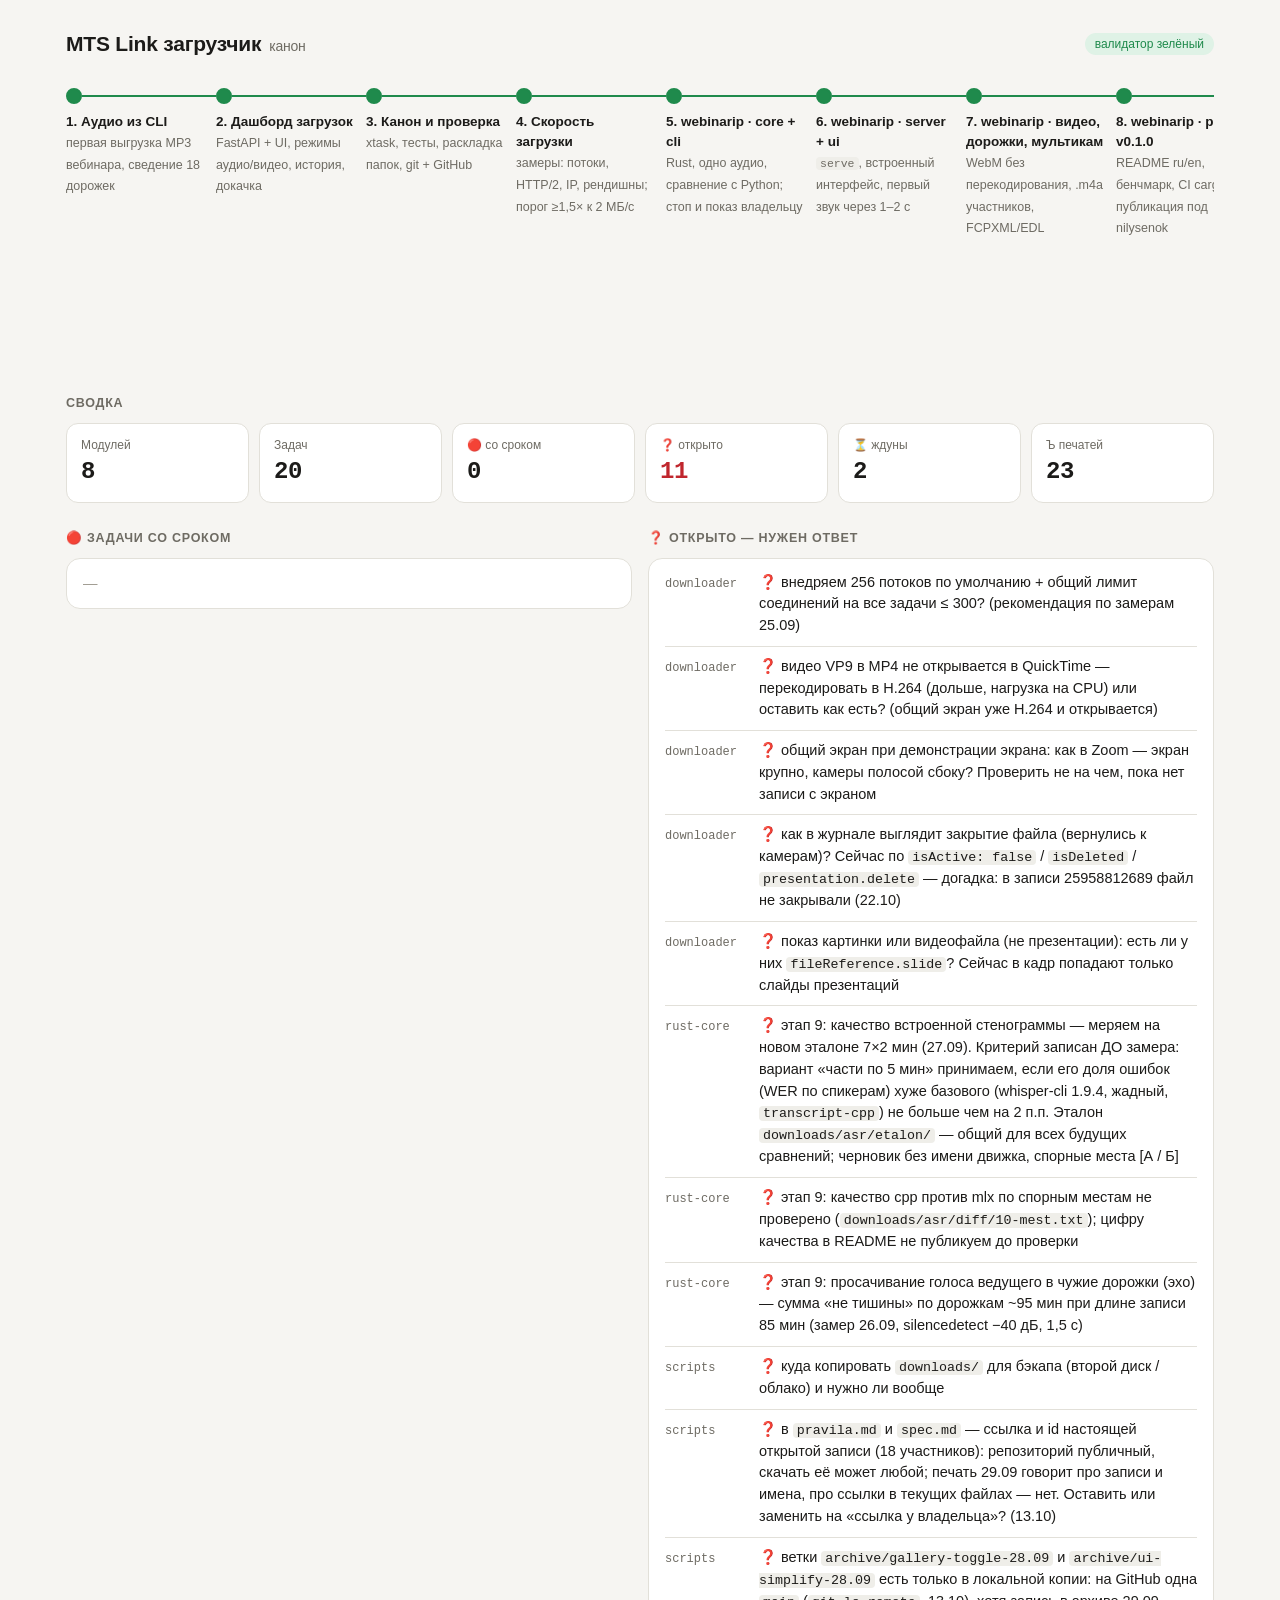
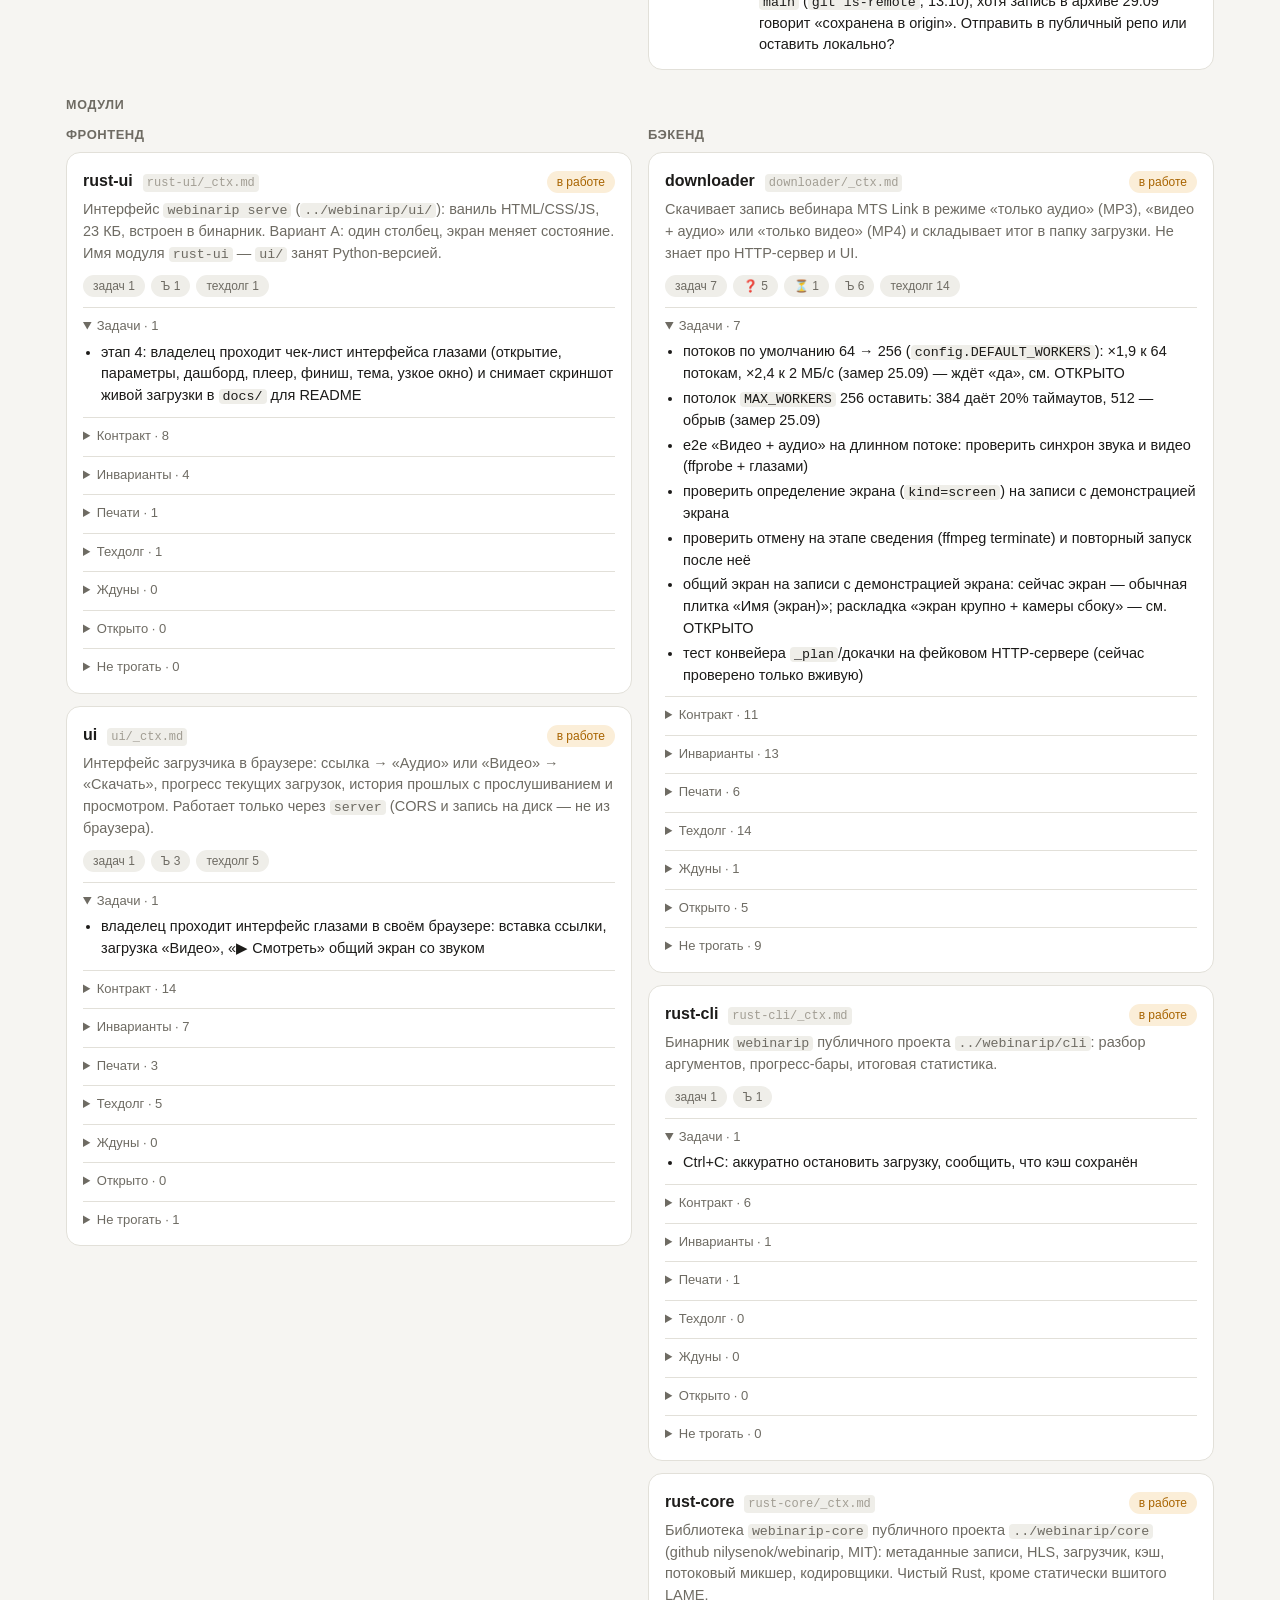
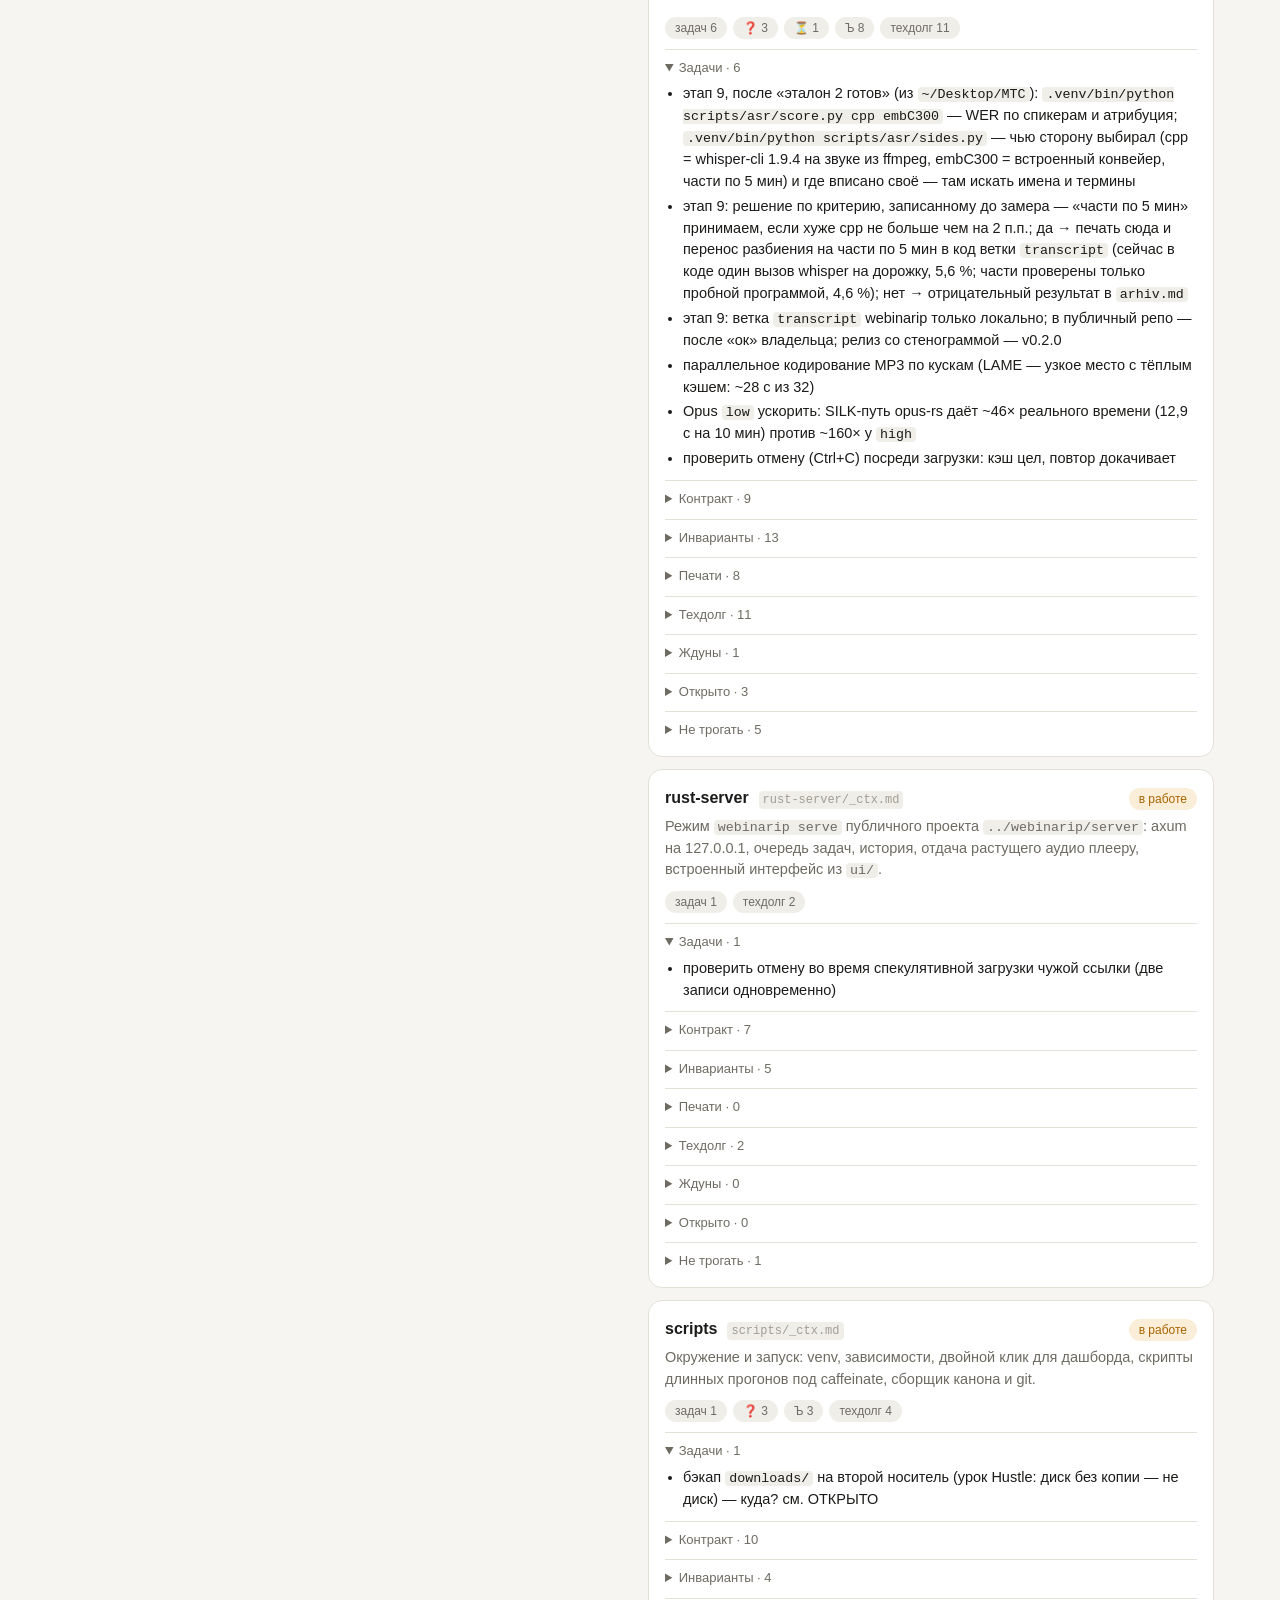
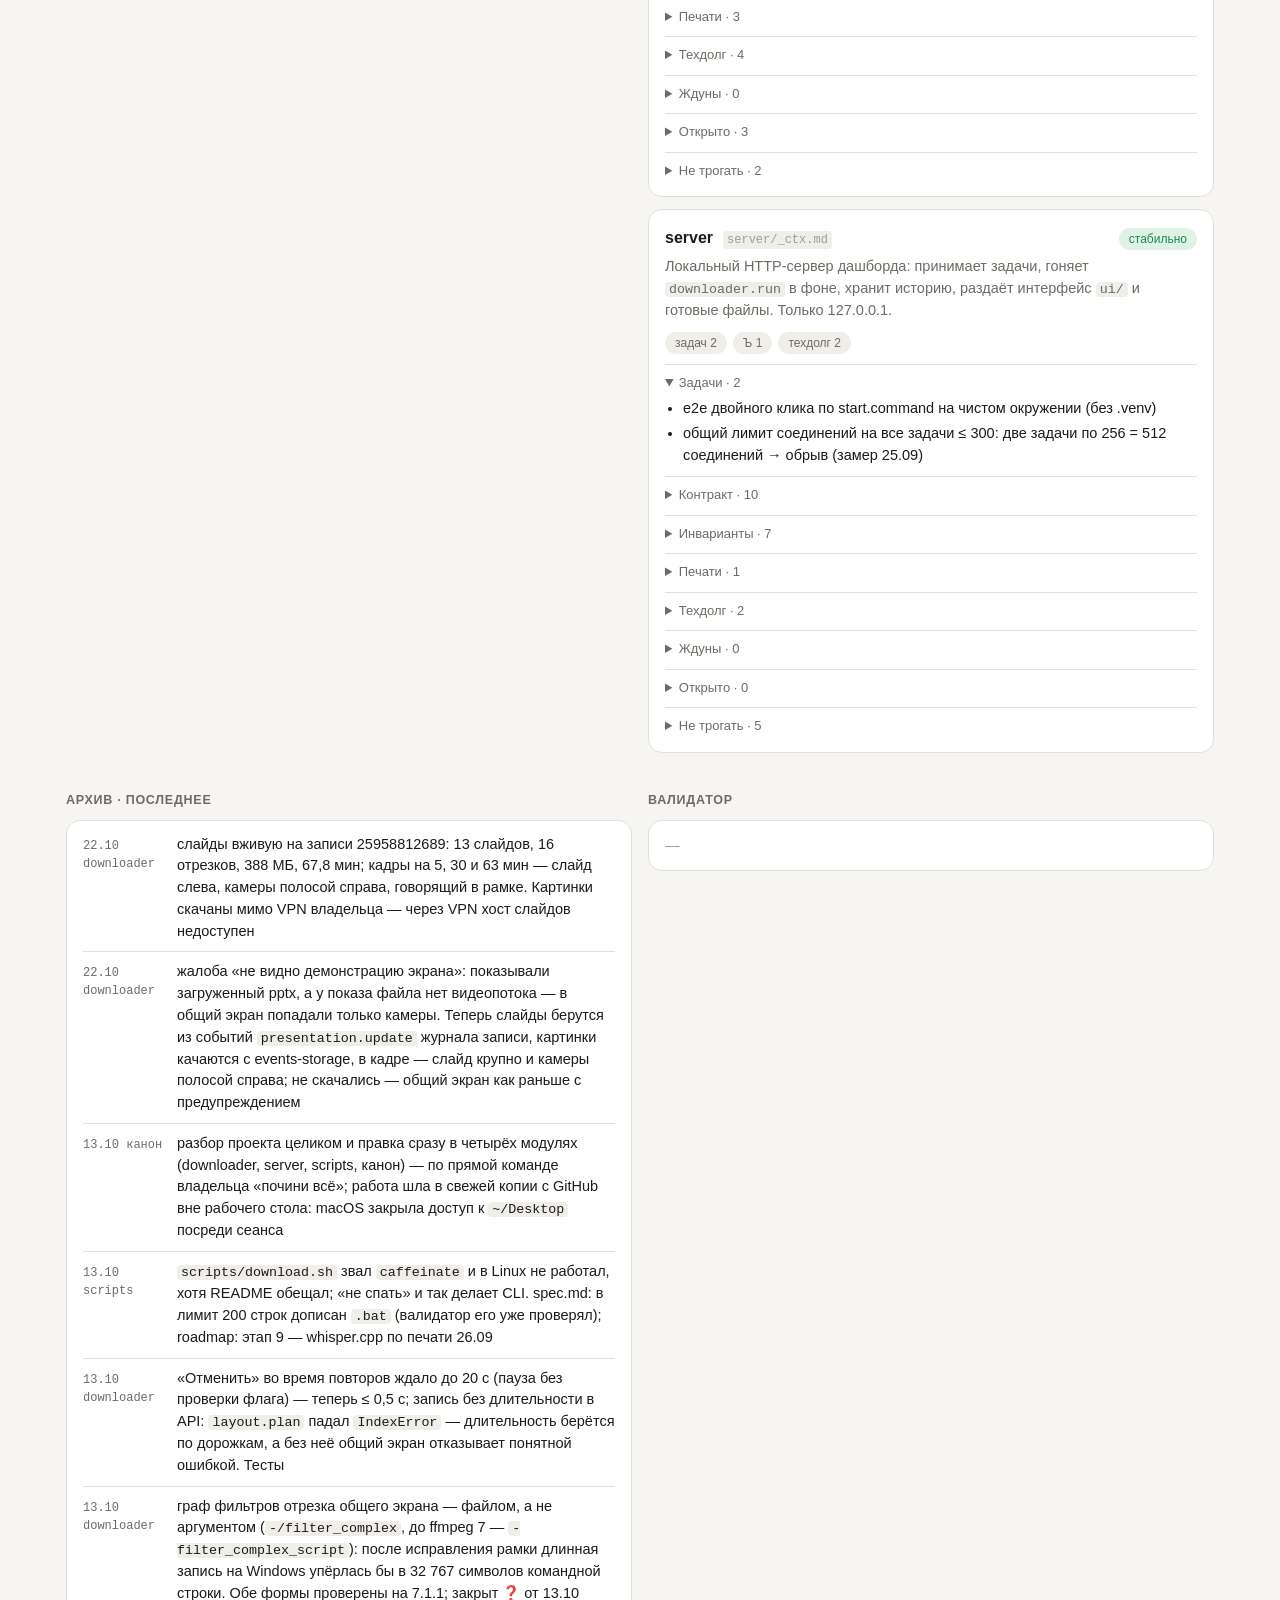
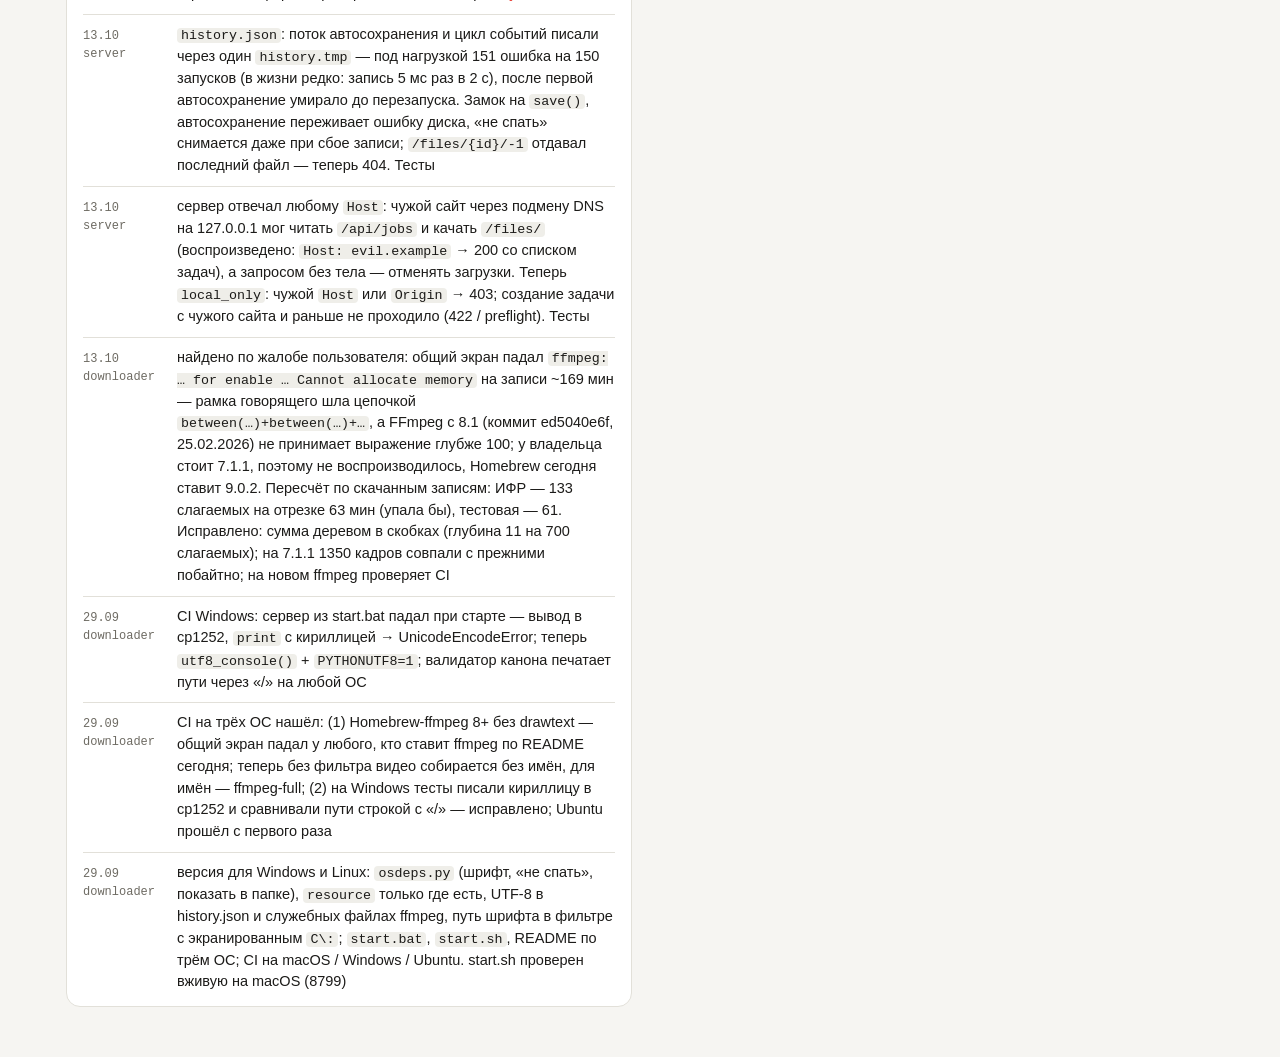
==== commit a47b1ad6: "Canon: slides checked on a real recording" ====
--- a/dashboard.html
+++ b/dashboard.html
@@ -64,7 +64,7 @@
 <body>
 <div class="wrap" id="app"></div>
 <script>
-const DATA = {"project": "MTS Link загрузчик", "stages": [{"n": 1, "state": "готово", "title": "Аудио из CLI", "desc": "первая выгрузка MP3 вебинара, сведение 18 дорожек"}, {"n": 2, "state": "готово", "title": "Дашборд загрузок", "desc": "FastAPI + UI, режимы аудио/видео, история, докачка"}, {"n": 3, "state": "готово", "title": "Канон и проверка", "desc": "xtask, тесты, раскладка папок, git + GitHub"}, {"n": 4, "state": "готово", "title": "Скорость загрузки", "desc": "замеры: потоки, HTTP/2, IP, рендишны; порог ≥1,5× к 2 МБ/с"}, {"n": 5, "state": "готово", "title": "webinarip · core + cli", "desc": "Rust, одно аудио, сравнение с Python; стоп и показ владельцу"}, {"n": 6, "state": "готово", "title": "webinarip · server + ui", "desc": "`serve`, встроенный интерфейс, первый звук через 1–2 с"}, {"n": 7, "state": "готово", "title": "webinarip · видео, дорожки, мультикам", "desc": "WebM без перекодирования, .m4a участников, FCPXML/EDL"}, {"n": 8, "state": "готово", "title": "webinarip · релиз v0.1.0", "desc": "README ru/en, бенчмарк, CI cargo-dist, публикация под nilysenok"}, {"n": 9, "state": "сейчас", "title": "webinarip · стенограмма с именами спикеров", "desc": "каждая дорожка = человек, whisper.cpp (печать 26.09; в плане был mlx-whisper); сначала разведка и план с критерием остановки; в тестах и README только демо-имена"}], "modules": [{"name": "downloader", "dir": "downloader", "layer": "БЭКЕНД", "purpose": "Скачивает запись вебинара MTS Link в режиме «только аудио» (MP3), «видео + аудио» или «только видео» (MP4) и складывает итог в папку загрузки. Не знает про HTTP-сервер и UI.", "contract": ["- всё, что зависит от ОС, — в `osdeps.py`: `font()` (шрифт с кириллицей: Arial / Arial·Segoe UI / DejaVu·Liberation·Noto, иначе `fc-match`; нет — общий экран без подписей), `filter_path()` (путь для фильтра ffmpeg, `C\\:` экранирован), `Awake` (не спать: caffeinate / SetThreadExecutionState / systemd-inhibit), `reveal()` (Finder / Проводник / xdg-open), `utf8_console()` (вывод в UTF-8 — зовут сервер и CLI при старте)", "- `Job(url, mode, quality, streams, workers, gallery=True)` + `await run(job)` — выполняет задачу; наружу не бросает, итог в `job.status / error / outputs / log`", "- статусы: `queued → meta → download → mix → mux → done | error | cancelled | interrupted`", "- `await analyze(client, url)` → `{sid, title, date, duration, tracks}`; у дорожки `variants`, `has_audio`, `kind`; в `variants` только потоки, где init-сегмент содержит видео, размер — настоящий из `tkhd` (`boxes.video_size`)", "- в режимах с видео итог — один файл `<название> — общий экран.mp4` (отдельные видео каждого — только с `gallery=False` / `--no-gallery`): живая раскладка как в Zoom — в кадре те, у кого сейчас камера, и те, кто говорил за последние 20 с (появляется за 1 с до речи); говорящий — в зелёной рамке, без камеры — тёмная плитка с крупным именем, никого — заставка с названием; сетка по числу людей, до 3×3, порядок по первому появлению, состав держится ≥ 10 с; звук — общий микс (в «Только видео» тоже; отдельные файлы при `--no-gallery` в «Только видео» без звука); H.264 VideoToolbox `-q:v 50`", "- общий экран по модулям: `speech.py` (речь: громкость дорожки > −40 дБ по окнам 0,5 с, паузы ≤ 1,5 с склеены, всплески < 1 с выброшены) → `layout.py` (отрезки с постоянным составом, чистая логика) → `tiles.py` (граф отрезка) → `gallery.py` (отрезки по 3 параллельно, `seg_NNNN_<хеш>.mp4` не пересобираются, склейка concat + звук)", "- показ файла (презентации): видеопотока нет — `slides.parse(eventLogs)` берёт из событий `presentation.*` картинку текущего слайда (`fileReference.slide.url`) и держит её до следующего события → `job.slides` [(с, по, url)]; `slides.load` качает картинки (хост `events-storage.webinar.ru`) в `gallery/slides/<хеш>.png`, уменьшая до 1280×720; пока слайд на экране — он крупно слева, камеры полосой 320 px справа (до 4 в столбец), без людей — слайд на весь кадр; отрезки режутся по сменам слайдов (`layout.with_slides`); не скачался первый слайд — предупреждение и общий экран без слайдов", "- `job_folder(job)` → `downloads/ГГГГ-ММ-ДД_ЧЧММ <название>/`, промежуточные — `job.work` = `…/_work/`", "- `job.cancel = True` — мягкая отмена: воркеры и ffmpeg останавливаются, сегменты остаются", "- CLI: `.venv/bin/python -m downloader.cli <ссылка> [--mode audio|av|video] [--quality best|480] [--workers 64] [--no-gallery]`", "- вход API MTS Link: `GET /api/eventsessions/<id>/record?withoutCuts=false` (открытые записи — без авторизации)"], "status": "в работе", "invariants": ["подписи на общем экране — только если в ffmpeg есть `drawtext` (`osdeps.has_filter`): Homebrew-ffmpeg 8+ собран без него, и общий экран падал целиком `No such filter: 'drawtext'` (найдено CI на macOS 29.09); без фильтра — видео без имён", "качаются только нужные HLS-рендишны (аудио `a1/…`, видео — вариант по качеству); mp4 целиком не качается", "сегмент пишется через `.part` + rename — недокачанный файл никогда не лежит под финальным именем", "перезапуск той же задачи не качает сегменты, уже лежащие в `_work/`", "видео не перекодируется (`-c copy`); в режиме av звук — кусок общего микса с `relativeTime` потока", "ffmpeg пишет во временный `*.part.*`; при сбое/отмене он удаляется", "`run()` никогда не бросает исключений наружу", "видео или нет — только по init-сегменту (`hdlr` = `vide`), не по RESOLUTION из master; при склейке поток без видео пропускается с предупреждением, задача не падает", "stderr ffmpeg читается параллельно с прогрессом — полный канал stderr останавливает ffmpeg", "`run()` первым делом поднимает мягкий лимит открытых файлов до 10240 (`limits.py`): из Finder/Терминала macOS даёт 256, а 256 потоков = 256 сокетов + 256 `.part`; не хватает — предупреждение в логе задачи", "граф фильтров отрезка общего экрана ffmpeg читает из файла `_work/gallery/seg_NNNN.graph` (`osdeps.graph_option`: с ffmpeg 7 — `-/filter_complex`, раньше — `-filter_complex_script`), не из аргумента: рамки говорящих на длинной записи — десятки КБ, а командная строка Windows — 32 767 символов (13.10)", "пауза перед повтором запроса (`hls._pause`) проверяет отмену каждые 0,5 с — «Отменить» не ждёт до 20 с (13.10)", "длительность записи: из API, а если там пусто — по концу самой поздней дорожки; без длительности общий экран отказывает понятной ошибкой, а не `IndexError` (13.10)"], "tasks": [{"red": false, "due": "", "text": "потоков по умолчанию 64 → 256 (`config.DEFAULT_WORKERS`): ×1,9 к 64 потокам, ×2,4 к 2 МБ/с (замер 25.09) — ждёт «да», см. ОТКРЫТО"}, {"red": false, "due": "", "text": "потолок `MAX_WORKERS` 256 оставить: 384 даёт 20% таймаутов, 512 — обрыв (замер 25.09)"}, {"red": false, "due": "", "text": "e2e «Видео + аудио» на длинном потоке: проверить синхрон звука и видео (ffprobe + глазами)"}, {"red": false, "due": "", "text": "проверить определение экрана (`kind=screen`) на записи с демонстрацией экрана"}, {"red": false, "due": "", "text": "проверить отмену на этапе сведения (ffmpeg terminate) и повторный запуск после неё"}, {"red": false, "due": "", "text": "общий экран на записи с демонстрацией экрана: сейчас экран — обычная плитка «Имя (экран)»; раскладка «экран крупно + камеры сбоку» — см. ОТКРЫТО"}, {"red": false, "due": "", "text": "слайды вживую: перезапуск загрузки записи 25958812689 (13 слайдов, 2:20–67:47) из дашборда, запущенного владельцем, — слайды в кадре и смены вовремя"}, {"red": false, "due": "", "text": "тест конвейера `_plan`/докачки на фейковом HTTP-сервере (сейчас проверено только вживую)"}], "debt": ["Windows и Linux проверяются только в GitHub Actions (тесты + запуск start.bat / start.sh с нуля); вживую на них загрузку настоящей записи не гоняли (29.09)", "определение экрана — эвристика по модулю `screensharing*` в eventLogs; в тестовой записи экрана не было, проверить не на чем", "RESOLUTION в master-плейлисте врёт (640×480 у всех, реально 320×180 / 480×270 / 640×360 / 1280×720, и 640×480 у дорожек без камеры): разбор записи делает 2 лишних запроса на дорожку (плейлист + init), 4,5–6 с вместо ~1 с (28.09)", "общий экран: если камера человека шлёт чёрные кадры (ИФР: участник в первые минуты, тестовая запись: другой на 55-й), плитка чёрная с именем внизу, а не «без камеры» с крупным именем — чёрное не распознаём: проход blackdetect (1 кадр/с, 320×180) на ИФР — 204 с, «только ключевые кадры» — 171 с (у VP9 MTS Link ключевой почти каждый кадр), VideoToolbox VP9 не декодирует; критерий «≤ 2 мин» не выполнен (замер 29.09). Сама детекция точна: камера участника 0:11–2:30 и 2:49–6:39", "общий экран: речь — по порогу громкости своей дорожки; громкий шум у молчащего человека тоже выведет его в кадр (порог выбран по замеру 28.09, на 2 записях)", "общий экран перекодируется: ~28× реального времени (105 мин за 3 мин 45 с, M2 Max, 28.09), грузит CPU; в `ui/` не отключается (Ъ ui 28.09) — только `--no-gallery` в CLI", "хост слайдов `events-storage.webinar.ru` (185.45.82.130) из терминала разработки не открывается (TCP-таймаут), из браузера владельца — открывается (22.10); вживую слайды проверены только в тестах на поддельной картинке", "если в отрезке общего экрана Python бросает ошибку, пока ffmpeg соседних отрезков работает, `asyncio.run` (CLI, тесты) виснет на отмене задач вместо ошибки (найдено 22.10 на делении на ноль в `tiles.graph`; в сервере gather не отменяет соседей — не виснет)", "ретраи: 6 попыток с паузой до 20 с; при 403/404 — сразу ошибка. Порог подобран без замеров потерь", "`_work/` занимает ~2× аудио (917 МБ на запись 24554640907, 25.09): сегменты + склеенные `a.mp4`; сегменты нужны для докачки, чистится кнопкой «Удалить промежуточные»", "RAM процесса растёт с числом потоков: 120 МБ на 64, 310 МБ на 256 (замер 25.09) — терпимо, но держать в уме", "скорость упирается в канал пользователя: на 256–320 потоках 5,0–5,5 МБ/с при потолке канала 4,8–6,1 МБ/с на одно соединение к Cloudflare (замер 25.09); выше не прыгнуть без другого канала", "`bytes_total_est` — оценка по среднему размеру сегмента, точного размера заранее нет (HEAD на тысячи сегментов дорого)", "граф из файла на Windows проверен только тестами CI (общий экран собирается), длинная запись с сотнями отрезков речи там вживую не гонялась (13.10)"], "seals": ["Ъ — загрузчик работает на macOS, Windows и Linux; платформенный код — только в `osdeps.py`, остальной код от ОС не зависит (29.09)", "Ъ — общий экран всех камер (как галерея Zoom) — по умолчанию в режимах с видео, со общим звуком; `--no-gallery` отключает (28.09)", "Ъ — с общим экраном в папке один видеофайл — общий экран со звуком; отдельные видео каждого только без общего экрана (29.09, владелец: «нужно одно видео общий экран»; отдельные файлы в «Только видео» беззвучны и путали)", "Ъ — запись = параллельные дорожки участников (18 в тестовой записи); склейка только сведением amix по relativeTime, concat нельзя (25.09)", "Ъ — в amix обязателен `normalize=0`, иначе итог тихий: amix делит громкость на число входов (25.09)", "Ъ — папка на каждую загрузку: `downloads/ГГГГ-ММ-ДД_ЧЧММ <название>/` по моменту загрузки, внутри итог и `_work/`; повтор той же записи не перезаписывает прошлую (25.09)"], "waiting": ["⏳ владелец → запись с демонстрацией экрана для проверки `kind=screen` и общего экрана с демонстрацией, с 25.09"], "open": ["❓ внедряем 256 потоков по умолчанию + общий лимит соединений на все задачи ≤ 300? (рекомендация по замерам 25.09)", "❓ видео VP9 в MP4 не открывается в QuickTime — перекодировать в H.264 (дольше, нагрузка на CPU) или оставить как есть? (общий экран уже H.264 и открывается)", "❓ общий экран при демонстрации экрана: как в Zoom — экран крупно, камеры полосой сбоку? Проверить не на чем, пока нет записи с экраном", "❓ как в журнале выглядит закрытие файла (вернулись к камерам)? Сейчас по `isActive: false` / `isDeleted` / `presentation.delete` — догадка: в записи 25958812689 файл не закрывали (22.10)", "❓ показ картинки или видеофайла (не презентации): есть ли у них `fileReference.slide`? Сейчас в кадр попадают только слайды презентаций"], "dont_touch": ["число соединений к `events-delivery-records.webinar.ru` суммарно не выше ~320: на 384 — 20% таймаутов, на 512 — 85–88% ошибок (ConnectTimeout/ReadTimeout), скорость 0,4 МБ/с (замер 25.09, воспроизведено дважды)", "HTTP/2 не включать: 256 потоков по HTTP/2 = 0,65 МБ/с против 5,04 по HTTP/1.1 (замер 25.09) — все запросы идут через одно TCP-соединение", "`media.mix_filter`: `normalize=0` и `adelay=…:all=1` — без них тихий звук или сдвиг только левого канала", "`pipeline._drain`: запись сегмента через `.part` + `replace` — на этом держится докачка", "`gallery.render`: `-reinit_filter 0` перед каждым видеовходом — MTS Link меняет размер кадра внутри потока, без флага граф пересобирается на каждую смену, источники color начинают с нуля и сборка встаёт (ИФР, 28.09; тест `test_frame_size_change_inside_stream`)", "`pipeline.job_folder`: если `job.folder` уже задан, он возвращается как есть — иначе перезапуск уедет в новую папку и докачка сломается", "`limits.raise_open_files()` в начале `_run`: без него дашборд из `start.command` падает `[Errno 24] Too many open files` на первом сегменте при 256 потоках (29.09, воспроизведено: лимит 256 → ошибка, с подъёмом → 315 сегментов за 45 с; тест `test_limits.py`)", "`osdeps.utf8_console()` в начале `server.app` и `cli.main`, `PYTHONUTF8=1` в `start.bat`: без них в Windows при перенаправленном выводе (cp1252) сервер падал на первом print с кириллицей (CI 29.09; тест `test_osdeps`)", "`tiles._any_of`: условия рамки говорящего складываются деревом в скобках, не цепочкой `a+b+c+…` — FFmpeg с 8.1 не принимает выражение глубже 100 и падает «Cannot allocate memory», когда у человека больше 100 отрезков речи на отрезке (13.10, жалоба пользователя на записи ~169 мин; исходники FFmpeg `libavutil/eval.c`, коммит ed5040e6f; тесты `test_layout.BorderTest`, `test_gallery…test_border_with_hundreds_of_speech_spans`)"]}, {"name": "rust-cli", "dir": "rust-cli", "layer": "БЭКЕНД", "purpose": "Бинарник `webinarip` публичного проекта `../webinarip/cli`: разбор аргументов, прогресс-бары, итоговая статистика.", "contract": ["- `webinarip <ссылка> [--audio] [--from T] [--to T] [--tracks host,3,5] [--quality high|low] [--opus|--aac|--wav] [--out DIR] [--connections N≤256] [--session-id ID] [--cache-dir DIR] [--list]`", "- время: `75`, `01:15` (мм:сс, как в ffmpeg), `1:02:03`, `1h2m3s`", "- итог: путь, длительность, размер, время загрузки и сведения, p50/p99 сегмента, повторы, хеджи, 429", "- `WEBINARIP_TRACE=1` — строка прогресса в stderr раз в 5 с (для логов без терминала)", "- `--video` (WebM участников с общим звуком), `--both` (+ файл звука), `--separate` (.m4a участников), `--multicam` (FCPXML + EDL, включает --separate), `--mp4` (ffmpeg, предупреждение), `--video-height N`", "- без `--tracks` видео берётся у дорожек длиннее 30 с (переподключения по несколько секунд пропускаются)"], "status": "в работе", "invariants": ["код возврата 1 и одна строка `error: …` при любой ошибке"], "tasks": [{"red": false, "due": "", "text": "Ctrl+C: аккуратно остановить загрузку, сообщить, что кэш сохранён"}], "debt": [], "seals": ["Ъ — время в `--from/--to`: два числа = `мм:сс` (как ffmpeg и yt-dlp); для часов — `чч:мм:сс` или `1h20m` (25.09)"], "waiting": [], "open": [], "dont_touch": []}, {"name": "rust-core", "dir": "rust-core", "layer": "БЭКЕНД", "purpose": "Библиотека `webinarip-core` публичного проекта `../webinarip/core` (github nilysenok/webinarip, MIT): метаданные записи, HLS, загрузчик, кэш, потоковый микшер, кодировщики. Чистый Rust, кроме статически вшитого LAME.", "contract": ["- видео: `camera::has_video` при планировании читает init видеорендишна (кладёт в кэш) — видео только при `hdlr` = `vide`; порог 30 с без `--tracks` — по длине видеоплейлиста (`VideoPick.min_secs`), не по JSON; `video/` — `fmp4` (кадры с метками и ключевым флагом, размер из `tkhd`), `webm` (VP9 + Opus, кластеры с ключевого кадра, Cues), `patch` (сдвиг `tfdt`, длина в `mehd/mvhd`); `deliver` — видео, дорожки участников, `--mp4`; `export` — FCPXML (видео на дорожках 1…N, звук −1…) и EDL CMX3600", "- `job::produce(dl, opts, (rec, tracks), prog, cancel, on_start)` — общий путь CLI и serve: одно сведение → файл + Opus-пакеты для видео → видео, дорожки, мультикам", "- `Engine` (общий http + AIMD-лимит) → `Download` (загрузка в фоне; `restrict(from,to,slots)` выкидывает лишнее из очереди) → `Render::write_file` (сведение+кодирование, отмена флагом)", "- `job::run(Options, render_progress, on_download)` — то же для CLI одним вызовом", "- `job::fetch_record`, `record::{parse, select}` (`host`, номера из `--list`), `hls::{parse_master, parse_media}`", "- `Progress` — атомарные счётчики для CLI и будущего UI: этап, сегменты, байты, повторы, хеджи, 429, лимит, сведено мс, p50/p99, гистограмма", "- форматы: MP3 (LAME, по умолчанию), Opus в Ogg (opus-rs), AAC .m4a (AudioToolbox на macOS, иначе системный ffmpeg), WAV; качество `high` 48 кГц стерео, `low` 16 кГц моно", "- кэш: `~/Library/Caches/webinarip/<запись>/<дорожка>/a/NNNNN.m4s`; вывод: `<out>/ГГГГ-ММ-ДД_ЧЧММ <название>/<название>[ отрезок].<ext>`", "- session-id только из аргумента / `WEBINARIP_SESSION_ID`, живёт в памяти"], "status": "в работе", "invariants": ["видео или нет — только по init-сегменту (`fmp4::is_video`), не по RESOLUTION из master; `remux` отказывает init без видео (29.09, v0.1.2)", "видео не перекодируется: кадры VP9 копируются; `--mp4` — только системный ffmpeg и только по флагу", "видео качается после всего звука (rank = at + 1e7), чтобы первый звук не ждал тяжёлых сегментов", "`remux` и копия дорожек — в два прохода, в памяти один сегмент (пик 239 МБ на всю запись со всем, было 864)", "кадры пишутся в порядке декодирования; метки видео строго возрастают (WebM — миллисекунды)", "нет блокировки головы очереди: декодер сообщает, какой файл ждёт (`Gate::waited`); `rush.rs` раз в 25 мс дублирует его запрос (если старше ½ p50, до 2 дублей) или берёт вне очереди (если в очереди/на повторе) из резерва внутри потолка (256 = 248 + 8), а пока микшер ждёт дольше p50 — новые обычные запросы не стартуют («фокус»)", "ровно один засчитывает сегмент: состояния PENDING/FLIGHT/DONE, проигравший запрос снимается через Notify", "только HTTP/1.1: HTTP/2 в 7,7 раза медленнее (замер 25.09, Python-серия)", "сегменты качаются в порядке общей шкалы времени; повтор возвращается в очередь со своим приоритетом — иначе микшер стоит (найдено 25.09: один повтор в конце очереди = 100 с простоя сведения)", "сегмент пишется через `.part` + rename; наличие файла = сегмент целиком", "сведение = сумма (как amix normalize=0) + лимитер с упреждением 5 мс, потолок 0,95", "декодер читает дорожку как поток без перемотки и ждёт появления файлов — на этом держится сведение во время загрузки", "`record::select`, `timefmt::parse` — ошибки пользователю на английском, понятные без исходников"], "tasks": [{"red": false, "due": "", "text": "этап 9, после «эталон 2 готов» (из `~/Desktop/МТС`): `.venv/bin/python scripts/asr/score.py cpp embC300` — WER по спикерам и атрибуция; `.venv/bin/python scripts/asr/sides.py` — чью сторону выбирал (cpp = whisper-cli 1.9.4 на звуке из ffmpeg, embC300 = встроенный конвейер, части по 5 мин) и где вписано своё — там искать имена и термины"}, {"red": false, "due": "", "text": "этап 9: решение по критерию, записанному до замера — «части по 5 мин» принимаем, если хуже cpp не больше чем на 2 п.п.; да → печать сюда и перенос разбиения на части по 5 мин в код ветки `transcript` (сейчас в коде один вызов whisper на дорожку, 5,6 %; части проверены только пробной программой, 4,6 %); нет → отрицательный результат в `arhiv.md`"}, {"red": false, "due": "", "text": "этап 9: ветка `transcript` webinarip только локально; в публичный репо — после «ок» владельца; релиз со стенограммой — v0.2.0"}, {"red": false, "due": "", "text": "параллельное кодирование MP3 по кускам (LAME — узкое место с тёплым кэшем: ~28 с из 32)"}, {"red": false, "due": "", "text": "Opus `low` ускорить: SILK-путь opus-rs даёт ~46× реального времени (12,9 с на 10 мин) против ~160× у `high`"}, {"red": false, "due": "", "text": "проверить отмену (Ctrl+C) посреди загрузки: кэш цел, повтор докачивает"}], "debt": ["дорожки участников (.m4a) режутся по границам сегментов (~13 с): байты копируются без перекодирования; смещения в FCPXML/EDL это учитывают (`start`/source in)", "EDL — однодорожечный формат: все клипы подряд списком; полная мультикам-раскладка только в FCPXML", "ffmpeg на выводе в null пишет «non monotonically increasing dts» и для исходного fMP4 с сервера — свойство VFR-потока, не перепаковки (проверено 26.09)", "камеры в тестовой записи — 320×180 (SMALL), 25 fps; заявленное в плейлисте 640×480 не соответствует кадрам", "ожидание микшера на реальном сервере не опускается ниже ~1,5× p50: медленный объект медленный для всех запросов (замер 25.09: два дубля одного сегмента вернулись вместе с оригиналом через ~28 с); на моке с зависшим соединением — 1,1× медианы", "метрика «простой» зависит от способа: по файлу (Gate) 11,5–13,7 с = 1,5–1,9× p50 во всех 3 прогонах CLI; по отсутствию движения сведения в интерфейсе 11,1–17,6 с = 1,4–2,1× p50 (2 прогона, один на 2,09×)", "Opus: `use_cbr = true` обязателен — в VBR opus-rs игнорирует битрейт (24 кбит/с → 53–74 кбит/с, замер 25.09)", "частота дорожек только 48 кГц (иначе ошибка); ресемплинга входа нет — на реальных записях другой не встречалась", "AudioToolbox FFI написан вручную (без bindgen); проверен только на macOS arm64", "`--video-height` и имя папки кэша `v<высота>` — по RESOLUTION из master, а он врёт (640×480 у всех); при нескольких вариантах выбор неточен. Реальный размер файла — из `tkhd` (29.09)", "`--list` у сессии без `mediasession.update` показывает длину 0 (ИФР: камера «14:18 – 14:18», реально ~1,5 ч видео) — длина берётся из JSON записи (29.09)"], "seals": ["Ъ — качество по умолчанию «речь»: моно 48 кГц, MP3 64 кбит/с (Opus 32, AAC 64); стерео 128 и «расшифровка» 16 кГц — опциями `--quality high|low` (25.09)", "Ъ — «фокус» при ожидании микшера — поведение по умолчанию; `WEBINARIP_NO_RUSH=1` отключает дубли и фокус только для диагностики (25.09)", "Ъ — LAME с качеством 7 (`Quality::Ok`): 28,6 с против 38,6 с на q5 (замер 25.09), для речи на 128 кбит/с разницы не слышно (25.09)", "Ъ — жёсткий потолок 256 соединений (`HARD_CAP`), пользователь может только уменьшить; соблюдение 429: лимит ×0,5 + пауза Retry-After; «только для записей, к которым у вас есть права» — в коде и README (25.09)", "Ъ — форматы: MP3 по умолчанию (LAME статически), `--opus`, `--aac` (AudioToolbox / системный ffmpeg); видео — WebM по умолчанию, `--mp4` только через системный ffmpeg; отдельные дорожки — .m4a без перекодирования (25.09)", "Ъ — публичный проект без «MTS» в названии и без упоминаний ИИ; автор Nikita Lysenok; чистая история, канон в него не попадает (25.09)", "Ъ — распознавание речи (этап 9): whisper.cpp, модель large-v3-turbo; выбран по заранее записанному критерию скорости: 1,07× медленнее mlx-whisper < порога 1,5× (замер 26.09); встраивается в бинарник, 5 платформ, без Python (26.09)", "Ъ — видео у дорожки есть, только если в init видеорендишна `hdlr` = `vide`; дорожки с выключенной камерой в `--video` не попадают, без видео — подсказка в CLI (v0.1.2, 29.09)"], "waiting": ["⏳ Никита → слепой эталон A–G: выбрать варианты в «[x / y]» в `downloads/asr/etalon/{A..G}.txt` (слушать `.mp3`), сигнал — «эталон 2 готов» (с 27.09)"], "open": ["❓ этап 9: качество встроенной стенограммы — меряем на новом эталоне 7×2 мин (27.09). Критерий записан ДО замера: вариант «части по 5 мин» принимаем, если его доля ошибок (WER по спикерам) хуже базового (whisper-cli 1.9.4, жадный, `transcript-cpp`) не больше чем на 2 п.п. Эталон `downloads/asr/etalon/` — общий для всех будущих сравнений; черновик без имени движка, спорные места [А / Б]", "❓ этап 9: качество cpp против mlx по спорным местам не проверено (`downloads/asr/diff/10-mest.txt`); цифру качества в README не публикуем до проверки", "❓ этап 9: просачивание голоса ведущего в чужие дорожки (эхо) — сумма «не тишины» по дорожкам ~95 мин при длине записи 85 мин (замер 26.09, silencedetect −40 дБ, 1,5 с)"], "dont_touch": ["`decode.rs`: сдвиг позиций по `tfdt` первого фрагмента — symphonia его не учитывает, без сдвига `--from/--to` дают тишину", "`cache.rs`: уникальное временное имя в `write_atomic` — общий `.part` роняет загрузку при дублях сегмента", "`fetch.rs`: приоритетная очередь с исходным приоритетом при повторе — замена на «задача на сегмент + семафор» вернёт простой сведения", "`mix.rs`: `starts_at` у входа — без него микшер ждёт первую порцию дорожки, которая начинается через час, и встаёт", "`encode/aac.rs`: `BufferList` вложенной структурой — плоская раскладка ломает выравнивание указателя (AudioBufferList)"]}, {"name": "rust-server", "dir": "rust-server", "layer": "БЭКЕНД", "purpose": "Режим `webinarip serve` публичного проекта `../webinarip/server`: axum на 127.0.0.1, очередь задач, история, отдача растущего аудио плееру, встроенный интерфейс из `ui/`.", "contract": ["- `webinarip serve [--port 5040] [--out ~/Downloads/webinarip] [--no-open] [--cache-dir]`; порт занят → любой свободный", "- `POST /api/probe {link, session_id?}` → запись; сразу стартует спекулятивная загрузка всего аудио", "- `POST /api/jobs {links, session_id?, format, quality, from, to, tracks[]}` → `{ids}`; ссылки через пробел = пакет", "- `GET /api/state` → probe (с прогревом), текущая/последняя задача (этап, %, скорость, ETA, ×реального времени, дорожки, гистограмма, p50/p99), `queued`, история", "- `GET /api/jobs/{id}/audio` — растущий поток MP3/Opus во время сведения, после — файл потоком с Range (`files.rs`, `bytes=a-b | a- | -n`, 416 за концом)", "- `POST /api/jobs/{id}/cancel`, `POST /api/reveal {path}` (только пути, созданные приложением)", "- история: `<кэш>/history.json`, 50 записей, без session-id"], "status": "в работе", "invariants": ["слушать только 127.0.0.1", "один `Engine` на session-id: потолок 256 соединений общий для всех задач и спекулятивных загрузок", "задачи выполняются по одной, по порядку; «ещё N в очереди»", "при старте задачи загрузка урезается до её отрезка и дорожек (`Download::restrict`) — лишнее не качается", "session-id живёт только в памяти, в историю и логи не попадает"], "tasks": [{"red": false, "due": "", "text": "проверить отмену во время спекулятивной загрузки чужой ссылки (две записи одновременно)"}], "debt": ["`ui/` лежит вне крейта (`include_bytes!(\"../../ui/…\")`) — для `cargo publish` понадобится копия внутри крейта или build.rs", "проценты: пока идёт загрузка — по сегментам на диске, последние 3% — сведение"], "seals": [], "waiting": [], "open": [], "dont_touch": ["`view.rs`: один замок на оператор — два `lock()` одного мьютекса в одном выражении дают взаимоблокировку"]}, {"name": "rust-ui", "dir": "rust-ui", "layer": "ФРОНТЕНД", "purpose": "Интерфейс `webinarip serve` (`../webinarip/ui/`): ваниль HTML/CSS/JS, 23 КБ, встроен в бинарник. Вариант A: один столбец, экран меняет состояние. Имя модуля `rust-ui` — `ui/` занят Python-версией.", "contract": ["- файлы: `index.html`, `style.css`, `app.js` (события, опрос), `view.js` (отрисовка), `fmt.js` (форматы, API)", "- ожидание: крупное поле в фокусе, Enter — старт, режимы, «Параметры ▸» (формат, качество, отрезок, дорожки-чипы, session-id), «Недавние»", "- вставка ссылки → probe: название · длительность · дорожки · «прогрев N%»", "- режимы «видео» и «оба» активны; в «Параметрах ▸ Ещё»: дорожки участников, монтажный проект, MP4 (ffmpeg, медленно); итог «N файлов · размер»", "- качество: «речь · моно» (по умолчанию) | «стерео» | «для расшифровки · 16 кГц»; под гистограммой «ожидание ≤ N с» (простой микшера)", "- загрузка: шапка в одну строку, крупные цифры (МБ/с · осталось · %), на сведении «×N к реальному времени», степпер, тонкие полосы дорожек на шкале записи, плеер, гистограмма задержек p50/p99, «ещё N в очереди», «Отменить»", "- готово: «заняло · файл · 100%», «Показать в папке»", "- опрос `/api/state`: 0,5 с при работе, 2 с в покое"], "status": "в работе", "invariants": ["без фреймворков, сборщиков, веб-шрифтов и иконочных библиотек; всё ≤ 60 КБ до сжатия", "тёмная тема по умолчанию, светлая — по `prefers-color-scheme`", "один экран без прокрутки на 1280×800 и 390×844 (проверено скриншотами 25.09)", "любой текст с сервера — через `esc()`; session-id в localStorage не пишется"], "tasks": [{"red": false, "due": "", "text": "этап 4: владелец проходит чек-лист интерфейса глазами (открытие, параметры, дашборд, плеер, финиш, тема, узкое окно) и снимает скриншот живой загрузки в `docs/` для README"}], "debt": ["headless Chrome на macOS не сужает окно меньше ~500 px — мобильную вёрстку проверять через iframe 390 px"], "seals": ["Ъ — компоновка «вариант A»: один столбец, экран меняет состояние; очередь — строкой «ещё N в очереди» (25.09)"], "waiting": [], "open": [], "dont_touch": []}, {"name": "scripts", "dir": "scripts", "layer": "БЭКЕНД", "purpose": "Окружение и запуск: venv, зависимости, двойной клик для дашборда, скрипты длинных прогонов под caffeinate, сборщик канона и git.", "contract": ["- `start.command` ставит `ffmpeg-full` (Homebrew, keg-only, с drawtext) первым в PATH, если он установлен; README для macOS советует `brew install ffmpeg-full`", "- запуск: `start.command` (macOS, Finder), `start.bat` (Windows, Проводник; winget-подсказки, UTF-8 через chcp 65001), `start.sh` (Linux и macOS из терминала; apt/dnf-подсказки) — все создают `.venv`, ставят зависимости и открывают дашборд", "- `.gitattributes`: `*.bat` — CRLF, `*.sh` / `*.command` — LF; CI `.github/workflows/tests.yml`: тесты на macOS, Windows, Ubuntu + запуск start.bat / start.sh с нуля до ответа дашборда", "- `start.command` (корень) — двойной клик в Finder: найти рабочий Python 3.10+, создать `.venv`, поставить `requirements.txt`, поднять сервер, открыть браузер; если сервер уже жив — просто открыть", "- `scripts/download.sh <ссылка> [--mode …]` — короткая форма CLI-загрузки (macOS, Linux); «не спать» делает сам CLI (`osdeps.Awake`), `caffeinate` в скрипте убран — в Linux его нет (13.10)", "- `scripts/bench.py <ссылка> --secs 60 --workers 64,256 [--http2] [--ip A,B]` — замер скорости сегментов без записи на диск; `--http2` требует `pip install h2` (в requirements нет — HTTP/2 проигрывает)", "- `requirements.txt`: fastapi, uvicorn, httpx; внешняя зависимость — `ffmpeg`/`ffprobe` (Homebrew)", "- `xtask.py` + `tools/` — сборщик и валидатор канона; `tests/` — unittest", "- `scripts/asr/` — замер распознавания речи (этап 9): `setup.sh` (whisper-cpp, `.venv-asr` с mlx-whisper, модели в `~/.cache`) → `tracks.sh <ссылка>` → `vad.py` → `run_cpp.sh` / `run_mlx.py` → `merge.py cpp|mlx` → `score.py cpp mlx`; `etalon.py` и `diff10.py` не перезаписывают выверенное без `--force`; `etalon2.py cpp embC300` — слепой эталон 7×2 мин (27.09): черновик из двух движков, расхождения «[x / y]» в случайном порядке, ключ в `etalon/.key.json`; `score.py` не считает, пока в эталоне есть невыбранные скобки; всё одной строкой — `run_all.sh <ссылка>`", "- git: публичный GitHub `nilysenok/webinar-downloader` (origin, push после каждой сессии; старый адрес mts-link-downloader перенаправляется); в git не идут `.venv/`, `downloads/`, `tracks/`, `history.json`"], "status": "в работе", "invariants": ["Python для проекта — только `.venv/bin/python` (3.12); исключение — `.venv-asr/` только для mlx-whisper (тянет torch)", "модели и всё долгоживущее — в `~/.cache`, результаты — в `downloads/`; временная папка сессии — не хранилище", "настоящие стенограммы, звук и эталон — только в `downloads/asr/` (персональные данные); в тестах — только «Спикер N»", "всё, что должно выполниться без человека, — одной строкой в `scripts/*.sh`"], "tasks": [{"red": false, "due": "", "text": "бэкап `downloads/` на второй носитель (урок Hustle: диск без копии — не диск) — куда? см. ОТКРЫТО"}], "debt": ["клиент Hugging Face (`snapshot_download`) завис на 1,23 из 1,61 ГБ (26.09) — `setup.sh` качает через `curl -C -` с проверкой sha256", "Homebrew `python@3.13` 3.13.7 сломан: бинарник `python3.13` — пустой файл 0 байт, `python3` молча ничего не делает (25.09). Лечится `brew reinstall python@3.13`; проект живёт на 3.12, поэтому не чиним", "`caffeinate -i` не спасает от сна при закрытой крышке — крышку во время длинной загрузки не закрывать", "зависимости в `requirements.txt` без верхних границ: CI ставит свежие версии и может покраснеть без изменений в коде; starlette уже предупреждает, что `TestClient` поверх httpx устарел (13.10, fastapi 0.141 / starlette 1.7)"], "seals": ["Ъ — сборщик канона: `python xtask.py`, валидатор `python xtask.py --check` (вместо cargo xtask) (25.09)", "Ъ — репозиторий публичный, `nilysenok/webinar-downloader`, MIT, со всей историей: владелец выбрал открыть текущий, зная, что в старых коммитах имена участников, ссылки на записи и прежний файл правил; в текущих файлах имён нет (29.09)", "Ъ — в git не попадают записи, расшифровки, история загрузок и имена участников настоящих вебинаров: всё это в `downloads/` и `history.json` (в .gitignore); в тестах и снимках — только вымышленные (29.09)"], "waiting": [], "open": ["❓ куда копировать `downloads/` для бэкапа (второй диск / облако) и нужно ли вообще", "❓ в `pravila.md` и `spec.md` — ссылка и id настоящей открытой записи (18 участников): репозиторий публичный, скачать её может любой; печать 29.09 говорит про записи и имена, про ссылки в текущих файлах — нет. Оставить или заменить на «ссылка у владельца»? (13.10)", "❓ ветки `archive/gallery-toggle-28.09` и `archive/ui-simplify-28.09` есть только в локальной копии: на GitHub одна `main` (`git ls-remote`, 13.10), хотя запись в архиве 29.09 говорит «сохранена в origin». Отправить в публичный репо или оставить локально?"], "dont_touch": ["`start.command`: перебор `python3.12 → … → python3` с проверкой `print(...)` — голый `python3` на этой машине битый и молчит", "дашборд, поднятый из фонового процесса (не из своего окна Терминала), умирает вместе с ним (29.09: «Failed to fetch» в UI) — поднимать через `open start.command`, свой Терминал; лимит файлов там 256, его поднимает сам загрузчик"]}, {"name": "server", "dir": "server", "layer": "БЭКЕНД", "purpose": "Локальный HTTP-сервер дашборда: принимает задачи, гоняет `downloader.run` в фоне, хранит историю, раздаёт интерфейс `ui/` и готовые файлы. Только 127.0.0.1.", "contract": ["- «не спать» во время загрузок и «показать в папке» — через `downloader.osdeps` (Awake, reveal): одинаково на macOS, Windows, Linux", "- `history.json` читается и пишется в UTF-8 явно — в Windows по умолчанию cp1251 (29.09)", "- запуск: `.venv/bin/python -m server.app` (порт `PORT`, по умолчанию 8765)", "- `POST /api/analyze {url}` → запись и дорожки с вариантами видео (без URL рендишнов)", "- `POST /api/jobs {url, mode, quality, streams, workers}` → 201 + задача; всё, кроме `url`, необязательно; пустой `streams` — все камеры записи (28.09)", "- `GET /api/jobs` → задачи новые сверху; + `speed, eta, progress, bytes_total_est, work_size, outputs[].exists`", "- `POST /api/jobs/{id}/cancel | restart | reveal | clean`, `DELETE /api/jobs/{id}` (409 для активной)", "- `GET /files/{id}/{n}[?dl=1]` → n-й итоговый файл (Range поддерживается); номера вне списка — 404", "- `GET /` и статика — `ui/`", "- `history.json` в корне: список `Job.to_dict()`; автосохранение раз в 2 с, пока есть активные"], "status": "стабильно", "invariants": ["файлы интерфейса (всё, кроме `/api/` и `/files/`) отдаются с `Cache-Control: no-cache` — браузер сверяет их по ETag при каждом открытии (29.09)", "обработчики, запускающие задачи (`create`, `restart`), — `async def`", "после рестарта сервера активные задачи становятся `interrupted`, «Продолжить» докачивает", "«Удалить из истории» не удаляет файлы; «Удалить промежуточные» трогает только `_work/` внутри `downloads/`", "пока есть активная задача, живёт `caffeinate -i -w <pid сервера>`", "`local_only`: ответ только при `Host` = 127.0.0.1 / localhost / [::1] и только если `Origin` (когда он есть) — тот же; иначе 403 (13.10)", "`store.save()` — под замком `_saving`: её зовут и цикл событий, и поток автосохранения; `/files/{id}/{n}` — только существующий номер, 404 иначе (13.10)"], "tasks": [{"red": false, "due": "", "text": "e2e двойного клика по start.command на чистом окружении (без .venv)"}, {"red": false, "due": "", "text": "общий лимит соединений на все задачи ≤ 300: две задачи по 256 = 512 соединений → обрыв (замер 25.09)"}], "debt": ["состояние задач только в памяти процесса + history.json; при падении сервера теряется прогресс с момента последнего автосохранения (≤2 с)", "`GET /api/jobs` отдаёт полный журнал и дорожки каждой задачи на каждом опросе — пока история короткая, не мешает"], "seals": ["Ъ — сервер на FastAPI + uvicorn в том же .venv, UI опрашивает статус (без SSE) (25.09)"], "waiting": [], "open": [], "dont_touch": ["`app.mount(\"/\", StaticFiles…)` — строго последним, иначе перекроет `/api` и `/files`", "`store.launch`: `job.reset()` сохраняет `folder` — на этом держится перезапуск в ту же папку", "`fresh_ui` (middleware `Cache-Control: no-cache`): без него после обновления интерфейса браузер собирает страницу из старого CSS/JS в кэше и новой разметки — кнопки наезжают друг на друга (29.09, жалоба владельца; тест `test_server_api.FreshUi`)", "`local_only` (проверка `Host` и `Origin`): без неё чужой сайт через подмену DNS на 127.0.0.1 читает `/api/jobs` (названия, имена участников, пути) и качает `/files/`, а запросом без тела отменяет загрузки (13.10, воспроизведено: `Host: evil.example` → 200 со списком задач; тест `test_server_api.LocalOnly`)", "`store._saving` и `list(jobs.values())` в `save()`: без них поток автосохранения и цикл событий делят `history.tmp` — `FileNotFoundError` / «dictionary changed size», автосохранение молча умирало до перезапуска (13.10, под нагрузкой 151 ошибка на 150 запусков; тест `test_server_api.History`)"]}, {"name": "ui", "dir": "ui", "layer": "ФРОНТЕНД", "purpose": "Интерфейс загрузчика в браузере: ссылка → «Аудио» или «Видео» → «Скачать», прогресс текущих загрузок, история прошлых с прослушиванием и просмотром. Работает только через `server` (CORS и запись на диск — не из браузера).", "contract": ["- подписи по ОС (`util.js`): кнопка папки «В Finder» / «В проводнике» / «Открыть папку», подсказка «запустите start.command / start.bat / start.sh»; `fileName` режет путь и по «\\» (Windows)", "- `ui/index.html` + `style.css` (основа, форма, история, плеер) + `board.css` (карточка, подробности, шкала)", "- ES-модули без сборки: `app.js` (вход, опрос, действия), `form.js`, `board.js` (карточка загрузки), `more.js` (подробности: цифры, шкала участников, журнал), `history.js`, `player.js`, `util.js`, `icons.js` (единый набор иконок; в `index.html` — `<i data-icon>`, их подставляет `hydrate()`)", "- форма шлёт `POST /api/jobs {url, mode}`: mode = `audio | av`; камеры, качество, соединения — по умолчанию сервера", "- после вставки ссылки — сводка `POST /api/analyze`: название · длительность · участников · камер; отправка её не ждёт", "- карточка загрузки: %, этап словами, шаги, скорость / скачано / прошло, «Отменить» (с подтверждением); остальное — под кнопкой «Подробнее»", "- история: главное действие в строке («▶ Слушать» MP3, «▶ Смотреть» общий экран, «Продолжить» для прерванных), «В Finder»; файлы, «Скачать заново», «Удалить промежуточные», «Убрать из списка», «Журнал и цифры» — под кнопкой «Подробнее» (видна и на телефоне); статус (Ошибка / Прервано) — первым в строке под названием, не в конце названия (29.09)", "- плеер: MP3 — полоса внизу, общий экран (H.264) — окно поверх страницы, Esc закрывает", "- `favicon.svg` — фавиконка: красный (`--accent` #e3262f) скруглённый квадрат, белая стрелка «скачать» в лоток; SVG, читается и в 16 px; подключена в `<head>` (тест `tests/test_ui.py`)", "- опрос `GET /api/jobs`: 1 с при активных задачах, 3 с без них", "- кнопки — через `data-act` + `data-id` и один делегированный обработчик: cancel, restart, reveal, clean, delete, play", "- localStorage: только последний режим", "- «Подробнее» — кнопка с рамкой (в строке истории и в карточке загрузки), не серый текст: владелец не видел её (29.09); выбранный режим — кружок с галочкой справа; MP3 играет в плавающей карточке внизу", "- все дополнительные действия и техника — под «Подробнее»: в строке истории и в карточке загрузки одно и то же слово (29.09, владелец: «все допы в подробнее»)"], "status": "в работе", "invariants": ["сетка: отступы кратны 4; скругления `--r-lg` 16 / `--r-md` 12 / `--r-sm` 10; высоты `--h-field` 48, `--h-btn` 36, `--h-sm` 34, плитки `--tile` 40; поле строк и карточек `--pad-x` (20, на телефоне 16) — левый край карточки загрузки и плиток истории на одной вертикали, правые края кнопок/цифр тоже; раскрытая строка начинается под названием (29.09)", "иконки — только из `icons.js` (24×24, линия 2, скруглённые концы; «play» — заливкой); текстовые символы ▶ ↓ ✕ › вместо иконок запрещены — разная толщина и базовая линия в разных шрифтах (29.09, тест `test_ui.Icons`)", "красный — только действия и выбранное: «Скачать», главная кнопка строки, рамка и плитка выбранного режима; плитки записей в истории нейтральные (29.09)", "история перерисовывается только при изменении данных — клики и открытые «Подробнее» не сбиваются", "открытые `<details>` помнятся по ключу `data-log` = `<id>:more` / `<id>:log`", "любой текст с сервера — через `esc()`", "отправка не требует анализа записи ни в одном режиме"], "tasks": [{"red": false, "due": "", "text": "владелец проходит интерфейс глазами в своём браузере: вставка ссылки, загрузка «Видео», «▶ Смотреть» общий экран со звуком"}], "debt": ["снимки для публикаций — только на демо-данных (подмена `/api/jobs` в браузере, вымышленные названия и участники): в настоящей истории имена людей и пути владельца (29.09)", "проверка плеера в headless Chrome: видео со звуком встаёт на паузу через ~1 с — ограничение автозапуска без настоящего жеста; без звука играет ровно (16,8 с за 16 с), паузу ставит браузер, не код (трассировка `pause()`, 29.09)", "нет тестов JS; синтаксис проверен `node --input-type=module --check`, поведение — скриншотами headless Chrome (28.09)", "отдельные файлы камер (VP9, только при `--no-gallery`) встроенным плеером не открываются — только «скачать» / «В Finder»; «▶» есть у MP3 и общего экрана", "сводка о записи — тот же разбор, что у задачи: 4,5–6 с на запись из 18 дорожек (см. downloader, RESOLUTION)"], "seals": ["Ъ — интерфейс загрузчика живёт в `ui/index.html`, `dashboard.html` в корне — дашборд канона, собирается xtask (25.09)", "Ъ — в интерфейсе нет числа соединений, выбора видеопотоков и качества: всё по умолчанию сервера (все камеры, лучшее качество); режима два — «Аудио» и «Видео», «Только видео» и тонкие настройки — в CLI (28.09)", "Ъ — техника загрузки (кусочки, дорожки, соединения, повторы, журнал) — только в свёрнутых «Подробностях» (28.09)"], "waiting": [], "open": [], "dont_touch": ["`app.js`: слушатель `toggle` на фазе перехвата (`true`) — событие не всплывает, без него «Подробнее» и журнал закрываются при перерисовке"]}], "archive": [{"date": "22.10", "module": "downloader", "text": "жалоба «не видно демонстрацию экрана»: показывали загруженный pptx, а у показа файла нет видеопотока — в общий экран попадали только камеры. Теперь слайды берутся из событий `presentation.update` журнала записи, картинки качаются с events-storage, в кадре — слайд крупно и камеры полосой справа; не скачались — общий экран как раньше с предупреждением"}, {"date": "13.10", "module": "канон", "text": "разбор проекта целиком и правка сразу в четырёх модулях (downloader, server, scripts, канон) — по прямой команде владельца «почини всё»; работа шла в свежей копии с GitHub вне рабочего стола: macOS закрыла доступ к `~/Desktop` посреди сеанса"}, {"date": "13.10", "module": "scripts", "text": "`scripts/download.sh` звал `caffeinate` и в Linux не работал, хотя README обещал; «не спать» и так делает CLI. spec.md: в лимит 200 строк дописан `.bat` (валидатор его уже проверял); roadmap: этап 9 — whisper.cpp по печати 26.09"}, {"date": "13.10", "module": "downloader", "text": "«Отменить» во время повторов ждало до 20 с (пауза без проверки флага) — теперь ≤ 0,5 с; запись без длительности в API: `layout.plan` падал `IndexError` — длительность берётся по дорожкам, а без неё общий экран отказывает понятной ошибкой. Тесты"}, {"date": "13.10", "module": "downloader", "text": "граф фильтров отрезка общего экрана — файлом, а не аргументом (`-/filter_complex`, до ffmpeg 7 — `-filter_complex_script`): после исправления рамки длинная запись на Windows упёрлась бы в 32 767 символов командной строки. Обе формы проверены на 7.1.1; закрыт ❓ от 13.10"}, {"date": "13.10", "module": "server", "text": "`history.json`: поток автосохранения и цикл событий писали через один `history.tmp` — под нагрузкой 151 ошибка на 150 запусков (в жизни редко: запись 5 мс раз в 2 с), после первой автосохранение умирало до перезапуска. Замок на `save()`, автосохранение переживает ошибку диска, «не спать» снимается даже при сбое записи; `/files/{id}/-1` отдавал последний файл — теперь 404. Тесты"}, {"date": "13.10", "module": "server", "text": "сервер отвечал любому `Host`: чужой сайт через подмену DNS на 127.0.0.1 мог читать `/api/jobs` и качать `/files/` (воспроизведено: `Host: evil.example` → 200 со списком задач), а запросом без тела — отменять загрузки. Теперь `local_only`: чужой `Host` или `Origin` → 403; создание задачи с чужого сайта и раньше не проходило (422 / preflight). Тесты"}, {"date": "13.10", "module": "downloader", "text": "найдено по жалобе пользователя: общий экран падал `ffmpeg: … for enable … Cannot allocate memory` на записи ~169 мин — рамка говорящего шла цепочкой `between(…)+between(…)+…`, а FFmpeg с 8.1 (коммит ed5040e6f, 25.02.2026) не принимает выражение глубже 100; у владельца стоит 7.1.1, поэтому не воспроизводилось, Homebrew сегодня ставит 9.0.2. Пересчёт по скачанным записям: ИФР — 133 слагаемых на отрезке 63 мин (упала бы), тестовая — 61. Исправлено: сумма деревом в скобках (глубина 11 на 700 слагаемых); на 7.1.1 1350 кадров совпали с прежними побайтно; на новом ffmpeg проверяет CI"}, {"date": "29.09", "module": "downloader", "text": "CI Windows: сервер из start.bat падал при старте — вывод в cp1252, `print` с кириллицей → UnicodeEncodeError; теперь `utf8_console()` + `PYTHONUTF8=1`; валидатор канона печатает пути через «/» на любой ОС"}, {"date": "29.09", "module": "downloader", "text": "CI на трёх ОС нашёл: (1) Homebrew-ffmpeg 8+ без drawtext — общий экран падал у любого, кто ставит ffmpeg по README сегодня; теперь без фильтра видео собирается без имён, для имён — ffmpeg-full; (2) на Windows тесты писали кириллицу в cp1252 и сравнивали пути строкой с «/» — исправлено; Ubuntu прошёл с первого раза"}, {"date": "29.09", "module": "downloader", "text": "версия для Windows и Linux: `osdeps.py` (шрифт, «не спать», показать в папке), `resource` только где есть, UTF-8 в history.json и служебных файлах ffmpeg, путь шрифта в фильтре с экранированным `C\\:`; `start.bat`, `start.sh`, README по трём ОС; CI на macOS / Windows / Ubuntu. start.sh проверен вживую на macOS (8799)"}, {"date": "29.09", "module": "scripts", "text": "перед публикацией: секретов, токенов и больших файлов в истории нет; фамилии настоящих участников убраны из текущих файлов (в истории остаются — выбор владельца); README с установкой, снимки на демо-данных"}], "check": {"errors": [], "warnings": []}};
+const DATA = {"project": "MTS Link загрузчик", "stages": [{"n": 1, "state": "готово", "title": "Аудио из CLI", "desc": "первая выгрузка MP3 вебинара, сведение 18 дорожек"}, {"n": 2, "state": "готово", "title": "Дашборд загрузок", "desc": "FastAPI + UI, режимы аудио/видео, история, докачка"}, {"n": 3, "state": "готово", "title": "Канон и проверка", "desc": "xtask, тесты, раскладка папок, git + GitHub"}, {"n": 4, "state": "готово", "title": "Скорость загрузки", "desc": "замеры: потоки, HTTP/2, IP, рендишны; порог ≥1,5× к 2 МБ/с"}, {"n": 5, "state": "готово", "title": "webinarip · core + cli", "desc": "Rust, одно аудио, сравнение с Python; стоп и показ владельцу"}, {"n": 6, "state": "готово", "title": "webinarip · server + ui", "desc": "`serve`, встроенный интерфейс, первый звук через 1–2 с"}, {"n": 7, "state": "готово", "title": "webinarip · видео, дорожки, мультикам", "desc": "WebM без перекодирования, .m4a участников, FCPXML/EDL"}, {"n": 8, "state": "готово", "title": "webinarip · релиз v0.1.0", "desc": "README ru/en, бенчмарк, CI cargo-dist, публикация под nilysenok"}, {"n": 9, "state": "сейчас", "title": "webinarip · стенограмма с именами спикеров", "desc": "каждая дорожка = человек, whisper.cpp (печать 26.09; в плане был mlx-whisper); сначала разведка и план с критерием остановки; в тестах и README только демо-имена"}], "modules": [{"name": "downloader", "dir": "downloader", "layer": "БЭКЕНД", "purpose": "Скачивает запись вебинара MTS Link в режиме «только аудио» (MP3), «видео + аудио» или «только видео» (MP4) и складывает итог в папку загрузки. Не знает про HTTP-сервер и UI.", "contract": ["- всё, что зависит от ОС, — в `osdeps.py`: `font()` (шрифт с кириллицей: Arial / Arial·Segoe UI / DejaVu·Liberation·Noto, иначе `fc-match`; нет — общий экран без подписей), `filter_path()` (путь для фильтра ffmpeg, `C\\:` экранирован), `Awake` (не спать: caffeinate / SetThreadExecutionState / systemd-inhibit), `reveal()` (Finder / Проводник / xdg-open), `utf8_console()` (вывод в UTF-8 — зовут сервер и CLI при старте)", "- `Job(url, mode, quality, streams, workers, gallery=True)` + `await run(job)` — выполняет задачу; наружу не бросает, итог в `job.status / error / outputs / log`", "- статусы: `queued → meta → download → mix → mux → done | error | cancelled | interrupted`", "- `await analyze(client, url)` → `{sid, title, date, duration, tracks}`; у дорожки `variants`, `has_audio`, `kind`; в `variants` только потоки, где init-сегмент содержит видео, размер — настоящий из `tkhd` (`boxes.video_size`)", "- в режимах с видео итог — один файл `<название> — общий экран.mp4` (отдельные видео каждого — только с `gallery=False` / `--no-gallery`): живая раскладка как в Zoom — в кадре те, у кого сейчас камера, и те, кто говорил за последние 20 с (появляется за 1 с до речи); говорящий — в зелёной рамке, без камеры — тёмная плитка с крупным именем, никого — заставка с названием; сетка по числу людей, до 3×3, порядок по первому появлению, состав держится ≥ 10 с; звук — общий микс (в «Только видео» тоже; отдельные файлы при `--no-gallery` в «Только видео» без звука); H.264 VideoToolbox `-q:v 50`", "- общий экран по модулям: `speech.py` (речь: громкость дорожки > −40 дБ по окнам 0,5 с, паузы ≤ 1,5 с склеены, всплески < 1 с выброшены) → `layout.py` (отрезки с постоянным составом, чистая логика) → `tiles.py` (граф отрезка) → `gallery.py` (отрезки по 3 параллельно, `seg_NNNN_<хеш>.mp4` не пересобираются, склейка concat + звук)", "- показ файла (презентации): видеопотока нет — `slides.parse(eventLogs)` берёт из событий `presentation.*` картинку текущего слайда (`fileReference.slide.url`) и держит её до следующего события → `job.slides` [(с, по, url)]; `slides.load` качает картинки (хост `events-storage.webinar.ru`) в `gallery/slides/<хеш>.png`, уменьшая до 1280×720; пока слайд на экране — он крупно слева, камеры полосой 320 px справа (до 4 в столбец), без людей — слайд на весь кадр; отрезки режутся по сменам слайдов (`layout.with_slides`); не скачался первый слайд — предупреждение и общий экран без слайдов", "- `job_folder(job)` → `downloads/ГГГГ-ММ-ДД_ЧЧММ <название>/`, промежуточные — `job.work` = `…/_work/`", "- `job.cancel = True` — мягкая отмена: воркеры и ffmpeg останавливаются, сегменты остаются", "- CLI: `.venv/bin/python -m downloader.cli <ссылка> [--mode audio|av|video] [--quality best|480] [--workers 64] [--no-gallery]`", "- вход API MTS Link: `GET /api/eventsessions/<id>/record?withoutCuts=false` (открытые записи — без авторизации)"], "status": "в работе", "invariants": ["подписи на общем экране — только если в ffmpeg есть `drawtext` (`osdeps.has_filter`): Homebrew-ffmpeg 8+ собран без него, и общий экран падал целиком `No such filter: 'drawtext'` (найдено CI на macOS 29.09); без фильтра — видео без имён", "качаются только нужные HLS-рендишны (аудио `a1/…`, видео — вариант по качеству); mp4 целиком не качается", "сегмент пишется через `.part` + rename — недокачанный файл никогда не лежит под финальным именем", "перезапуск той же задачи не качает сегменты, уже лежащие в `_work/`", "видео не перекодируется (`-c copy`); в режиме av звук — кусок общего микса с `relativeTime` потока", "ffmpeg пишет во временный `*.part.*`; при сбое/отмене он удаляется", "`run()` никогда не бросает исключений наружу", "видео или нет — только по init-сегменту (`hdlr` = `vide`), не по RESOLUTION из master; при склейке поток без видео пропускается с предупреждением, задача не падает", "stderr ffmpeg читается параллельно с прогрессом — полный канал stderr останавливает ffmpeg", "`run()` первым делом поднимает мягкий лимит открытых файлов до 10240 (`limits.py`): из Finder/Терминала macOS даёт 256, а 256 потоков = 256 сокетов + 256 `.part`; не хватает — предупреждение в логе задачи", "граф фильтров отрезка общего экрана ffmpeg читает из файла `_work/gallery/seg_NNNN.graph` (`osdeps.graph_option`: с ffmpeg 7 — `-/filter_complex`, раньше — `-filter_complex_script`), не из аргумента: рамки говорящих на длинной записи — десятки КБ, а командная строка Windows — 32 767 символов (13.10)", "пауза перед повтором запроса (`hls._pause`) проверяет отмену каждые 0,5 с — «Отменить» не ждёт до 20 с (13.10)", "длительность записи: из API, а если там пусто — по концу самой поздней дорожки; без длительности общий экран отказывает понятной ошибкой, а не `IndexError` (13.10)"], "tasks": [{"red": false, "due": "", "text": "потоков по умолчанию 64 → 256 (`config.DEFAULT_WORKERS`): ×1,9 к 64 потокам, ×2,4 к 2 МБ/с (замер 25.09) — ждёт «да», см. ОТКРЫТО"}, {"red": false, "due": "", "text": "потолок `MAX_WORKERS` 256 оставить: 384 даёт 20% таймаутов, 512 — обрыв (замер 25.09)"}, {"red": false, "due": "", "text": "e2e «Видео + аудио» на длинном потоке: проверить синхрон звука и видео (ffprobe + глазами)"}, {"red": false, "due": "", "text": "проверить определение экрана (`kind=screen`) на записи с демонстрацией экрана"}, {"red": false, "due": "", "text": "проверить отмену на этапе сведения (ffmpeg terminate) и повторный запуск после неё"}, {"red": false, "due": "", "text": "общий экран на записи с демонстрацией экрана: сейчас экран — обычная плитка «Имя (экран)»; раскладка «экран крупно + камеры сбоку» — см. ОТКРЫТО"}, {"red": false, "due": "", "text": "тест конвейера `_plan`/докачки на фейковом HTTP-сервере (сейчас проверено только вживую)"}], "debt": ["Windows и Linux проверяются только в GitHub Actions (тесты + запуск start.bat / start.sh с нуля); вживую на них загрузку настоящей записи не гоняли (29.09)", "определение экрана — эвристика по модулю `screensharing*` в eventLogs; в тестовой записи экрана не было, проверить не на чем", "RESOLUTION в master-плейлисте врёт (640×480 у всех, реально 320×180 / 480×270 / 640×360 / 1280×720, и 640×480 у дорожек без камеры): разбор записи делает 2 лишних запроса на дорожку (плейлист + init), 4,5–6 с вместо ~1 с (28.09)", "общий экран: если камера человека шлёт чёрные кадры (ИФР: участник в первые минуты, тестовая запись: другой на 55-й), плитка чёрная с именем внизу, а не «без камеры» с крупным именем — чёрное не распознаём: проход blackdetect (1 кадр/с, 320×180) на ИФР — 204 с, «только ключевые кадры» — 171 с (у VP9 MTS Link ключевой почти каждый кадр), VideoToolbox VP9 не декодирует; критерий «≤ 2 мин» не выполнен (замер 29.09). Сама детекция точна: камера участника 0:11–2:30 и 2:49–6:39", "общий экран: речь — по порогу громкости своей дорожки; громкий шум у молчащего человека тоже выведет его в кадр (порог выбран по замеру 28.09, на 2 записях)", "общий экран перекодируется: ~28× реального времени (105 мин за 3 мин 45 с, M2 Max, 28.09), грузит CPU; в `ui/` не отключается (Ъ ui 28.09) — только `--no-gallery` в CLI", "хост слайдов `events-storage.webinar.ru` (185.45.82.130) не отвечает через VPN владельца (TCP-таймаут), хост сегментов через тот же VPN — отвечает; мимо VPN (`curl --interface en0`) — 3,9 МБ за 0,17 с (22.10). Загрузчик VPN не обходит: слайды не скачались — общий экран без них с предупреждением; для записи 25958812689 картинки положены в `gallery/slides/` вручную", "если в отрезке общего экрана Python бросает ошибку, пока ffmpeg соседних отрезков работает, `asyncio.run` (CLI, тесты) виснет на отмене задач вместо ошибки (найдено 22.10 на делении на ноль в `tiles.graph`; в сервере gather не отменяет соседей — не виснет)", "ретраи: 6 попыток с паузой до 20 с; при 403/404 — сразу ошибка. Порог подобран без замеров потерь", "`_work/` занимает ~2× аудио (917 МБ на запись 24554640907, 25.09): сегменты + склеенные `a.mp4`; сегменты нужны для докачки, чистится кнопкой «Удалить промежуточные»", "RAM процесса растёт с числом потоков: 120 МБ на 64, 310 МБ на 256 (замер 25.09) — терпимо, но держать в уме", "скорость упирается в канал пользователя: на 256–320 потоках 5,0–5,5 МБ/с при потолке канала 4,8–6,1 МБ/с на одно соединение к Cloudflare (замер 25.09); выше не прыгнуть без другого канала", "`bytes_total_est` — оценка по среднему размеру сегмента, точного размера заранее нет (HEAD на тысячи сегментов дорого)", "граф из файла на Windows проверен только тестами CI (общий экран собирается), длинная запись с сотнями отрезков речи там вживую не гонялась (13.10)"], "seals": ["Ъ — загрузчик работает на macOS, Windows и Linux; платформенный код — только в `osdeps.py`, остальной код от ОС не зависит (29.09)", "Ъ — общий экран всех камер (как галерея Zoom) — по умолчанию в режимах с видео, со общим звуком; `--no-gallery` отключает (28.09)", "Ъ — с общим экраном в папке один видеофайл — общий экран со звуком; отдельные видео каждого только без общего экрана (29.09, владелец: «нужно одно видео общий экран»; отдельные файлы в «Только видео» беззвучны и путали)", "Ъ — запись = параллельные дорожки участников (18 в тестовой записи); склейка только сведением amix по relativeTime, concat нельзя (25.09)", "Ъ — в amix обязателен `normalize=0`, иначе итог тихий: amix делит громкость на число входов (25.09)", "Ъ — папка на каждую загрузку: `downloads/ГГГГ-ММ-ДД_ЧЧММ <название>/` по моменту загрузки, внутри итог и `_work/`; повтор той же записи не перезаписывает прошлую (25.09)"], "waiting": ["⏳ владелец → запись с демонстрацией экрана для проверки `kind=screen` и общего экрана с демонстрацией, с 25.09"], "open": ["❓ внедряем 256 потоков по умолчанию + общий лимит соединений на все задачи ≤ 300? (рекомендация по замерам 25.09)", "❓ видео VP9 в MP4 не открывается в QuickTime — перекодировать в H.264 (дольше, нагрузка на CPU) или оставить как есть? (общий экран уже H.264 и открывается)", "❓ общий экран при демонстрации экрана: как в Zoom — экран крупно, камеры полосой сбоку? Проверить не на чем, пока нет записи с экраном", "❓ как в журнале выглядит закрытие файла (вернулись к камерам)? Сейчас по `isActive: false` / `isDeleted` / `presentation.delete` — догадка: в записи 25958812689 файл не закрывали (22.10)", "❓ показ картинки или видеофайла (не презентации): есть ли у них `fileReference.slide`? Сейчас в кадр попадают только слайды презентаций"], "dont_touch": ["число соединений к `events-delivery-records.webinar.ru` суммарно не выше ~320: на 384 — 20% таймаутов, на 512 — 85–88% ошибок (ConnectTimeout/ReadTimeout), скорость 0,4 МБ/с (замер 25.09, воспроизведено дважды)", "HTTP/2 не включать: 256 потоков по HTTP/2 = 0,65 МБ/с против 5,04 по HTTP/1.1 (замер 25.09) — все запросы идут через одно TCP-соединение", "`media.mix_filter`: `normalize=0` и `adelay=…:all=1` — без них тихий звук или сдвиг только левого канала", "`pipeline._drain`: запись сегмента через `.part` + `replace` — на этом держится докачка", "`gallery.render`: `-reinit_filter 0` перед каждым видеовходом — MTS Link меняет размер кадра внутри потока, без флага граф пересобирается на каждую смену, источники color начинают с нуля и сборка встаёт (ИФР, 28.09; тест `test_frame_size_change_inside_stream`)", "`pipeline.job_folder`: если `job.folder` уже задан, он возвращается как есть — иначе перезапуск уедет в новую папку и докачка сломается", "`limits.raise_open_files()` в начале `_run`: без него дашборд из `start.command` падает `[Errno 24] Too many open files` на первом сегменте при 256 потоках (29.09, воспроизведено: лимит 256 → ошибка, с подъёмом → 315 сегментов за 45 с; тест `test_limits.py`)", "`osdeps.utf8_console()` в начале `server.app` и `cli.main`, `PYTHONUTF8=1` в `start.bat`: без них в Windows при перенаправленном выводе (cp1252) сервер падал на первом print с кириллицей (CI 29.09; тест `test_osdeps`)", "`tiles._any_of`: условия рамки говорящего складываются деревом в скобках, не цепочкой `a+b+c+…` — FFmpeg с 8.1 не принимает выражение глубже 100 и падает «Cannot allocate memory», когда у человека больше 100 отрезков речи на отрезке (13.10, жалоба пользователя на записи ~169 мин; исходники FFmpeg `libavutil/eval.c`, коммит ed5040e6f; тесты `test_layout.BorderTest`, `test_gallery…test_border_with_hundreds_of_speech_spans`)"]}, {"name": "rust-cli", "dir": "rust-cli", "layer": "БЭКЕНД", "purpose": "Бинарник `webinarip` публичного проекта `../webinarip/cli`: разбор аргументов, прогресс-бары, итоговая статистика.", "contract": ["- `webinarip <ссылка> [--audio] [--from T] [--to T] [--tracks host,3,5] [--quality high|low] [--opus|--aac|--wav] [--out DIR] [--connections N≤256] [--session-id ID] [--cache-dir DIR] [--list]`", "- время: `75`, `01:15` (мм:сс, как в ffmpeg), `1:02:03`, `1h2m3s`", "- итог: путь, длительность, размер, время загрузки и сведения, p50/p99 сегмента, повторы, хеджи, 429", "- `WEBINARIP_TRACE=1` — строка прогресса в stderr раз в 5 с (для логов без терминала)", "- `--video` (WebM участников с общим звуком), `--both` (+ файл звука), `--separate` (.m4a участников), `--multicam` (FCPXML + EDL, включает --separate), `--mp4` (ffmpeg, предупреждение), `--video-height N`", "- без `--tracks` видео берётся у дорожек длиннее 30 с (переподключения по несколько секунд пропускаются)"], "status": "в работе", "invariants": ["код возврата 1 и одна строка `error: …` при любой ошибке"], "tasks": [{"red": false, "due": "", "text": "Ctrl+C: аккуратно остановить загрузку, сообщить, что кэш сохранён"}], "debt": [], "seals": ["Ъ — время в `--from/--to`: два числа = `мм:сс` (как ffmpeg и yt-dlp); для часов — `чч:мм:сс` или `1h20m` (25.09)"], "waiting": [], "open": [], "dont_touch": []}, {"name": "rust-core", "dir": "rust-core", "layer": "БЭКЕНД", "purpose": "Библиотека `webinarip-core` публичного проекта `../webinarip/core` (github nilysenok/webinarip, MIT): метаданные записи, HLS, загрузчик, кэш, потоковый микшер, кодировщики. Чистый Rust, кроме статически вшитого LAME.", "contract": ["- видео: `camera::has_video` при планировании читает init видеорендишна (кладёт в кэш) — видео только при `hdlr` = `vide`; порог 30 с без `--tracks` — по длине видеоплейлиста (`VideoPick.min_secs`), не по JSON; `video/` — `fmp4` (кадры с метками и ключевым флагом, размер из `tkhd`), `webm` (VP9 + Opus, кластеры с ключевого кадра, Cues), `patch` (сдвиг `tfdt`, длина в `mehd/mvhd`); `deliver` — видео, дорожки участников, `--mp4`; `export` — FCPXML (видео на дорожках 1…N, звук −1…) и EDL CMX3600", "- `job::produce(dl, opts, (rec, tracks), prog, cancel, on_start)` — общий путь CLI и serve: одно сведение → файл + Opus-пакеты для видео → видео, дорожки, мультикам", "- `Engine` (общий http + AIMD-лимит) → `Download` (загрузка в фоне; `restrict(from,to,slots)` выкидывает лишнее из очереди) → `Render::write_file` (сведение+кодирование, отмена флагом)", "- `job::run(Options, render_progress, on_download)` — то же для CLI одним вызовом", "- `job::fetch_record`, `record::{parse, select}` (`host`, номера из `--list`), `hls::{parse_master, parse_media}`", "- `Progress` — атомарные счётчики для CLI и будущего UI: этап, сегменты, байты, повторы, хеджи, 429, лимит, сведено мс, p50/p99, гистограмма", "- форматы: MP3 (LAME, по умолчанию), Opus в Ogg (opus-rs), AAC .m4a (AudioToolbox на macOS, иначе системный ffmpeg), WAV; качество `high` 48 кГц стерео, `low` 16 кГц моно", "- кэш: `~/Library/Caches/webinarip/<запись>/<дорожка>/a/NNNNN.m4s`; вывод: `<out>/ГГГГ-ММ-ДД_ЧЧММ <название>/<название>[ отрезок].<ext>`", "- session-id только из аргумента / `WEBINARIP_SESSION_ID`, живёт в памяти"], "status": "в работе", "invariants": ["видео или нет — только по init-сегменту (`fmp4::is_video`), не по RESOLUTION из master; `remux` отказывает init без видео (29.09, v0.1.2)", "видео не перекодируется: кадры VP9 копируются; `--mp4` — только системный ffmpeg и только по флагу", "видео качается после всего звука (rank = at + 1e7), чтобы первый звук не ждал тяжёлых сегментов", "`remux` и копия дорожек — в два прохода, в памяти один сегмент (пик 239 МБ на всю запись со всем, было 864)", "кадры пишутся в порядке декодирования; метки видео строго возрастают (WebM — миллисекунды)", "нет блокировки головы очереди: декодер сообщает, какой файл ждёт (`Gate::waited`); `rush.rs` раз в 25 мс дублирует его запрос (если старше ½ p50, до 2 дублей) или берёт вне очереди (если в очереди/на повторе) из резерва внутри потолка (256 = 248 + 8), а пока микшер ждёт дольше p50 — новые обычные запросы не стартуют («фокус»)", "ровно один засчитывает сегмент: состояния PENDING/FLIGHT/DONE, проигравший запрос снимается через Notify", "только HTTP/1.1: HTTP/2 в 7,7 раза медленнее (замер 25.09, Python-серия)", "сегменты качаются в порядке общей шкалы времени; повтор возвращается в очередь со своим приоритетом — иначе микшер стоит (найдено 25.09: один повтор в конце очереди = 100 с простоя сведения)", "сегмент пишется через `.part` + rename; наличие файла = сегмент целиком", "сведение = сумма (как amix normalize=0) + лимитер с упреждением 5 мс, потолок 0,95", "декодер читает дорожку как поток без перемотки и ждёт появления файлов — на этом держится сведение во время загрузки", "`record::select`, `timefmt::parse` — ошибки пользователю на английском, понятные без исходников"], "tasks": [{"red": false, "due": "", "text": "этап 9, после «эталон 2 готов» (из `~/Desktop/МТС`): `.venv/bin/python scripts/asr/score.py cpp embC300` — WER по спикерам и атрибуция; `.venv/bin/python scripts/asr/sides.py` — чью сторону выбирал (cpp = whisper-cli 1.9.4 на звуке из ffmpeg, embC300 = встроенный конвейер, части по 5 мин) и где вписано своё — там искать имена и термины"}, {"red": false, "due": "", "text": "этап 9: решение по критерию, записанному до замера — «части по 5 мин» принимаем, если хуже cpp не больше чем на 2 п.п.; да → печать сюда и перенос разбиения на части по 5 мин в код ветки `transcript` (сейчас в коде один вызов whisper на дорожку, 5,6 %; части проверены только пробной программой, 4,6 %); нет → отрицательный результат в `arhiv.md`"}, {"red": false, "due": "", "text": "этап 9: ветка `transcript` webinarip только локально; в публичный репо — после «ок» владельца; релиз со стенограммой — v0.2.0"}, {"red": false, "due": "", "text": "параллельное кодирование MP3 по кускам (LAME — узкое место с тёплым кэшем: ~28 с из 32)"}, {"red": false, "due": "", "text": "Opus `low` ускорить: SILK-путь opus-rs даёт ~46× реального времени (12,9 с на 10 мин) против ~160× у `high`"}, {"red": false, "due": "", "text": "проверить отмену (Ctrl+C) посреди загрузки: кэш цел, повтор докачивает"}], "debt": ["дорожки участников (.m4a) режутся по границам сегментов (~13 с): байты копируются без перекодирования; смещения в FCPXML/EDL это учитывают (`start`/source in)", "EDL — однодорожечный формат: все клипы подряд списком; полная мультикам-раскладка только в FCPXML", "ffmpeg на выводе в null пишет «non monotonically increasing dts» и для исходного fMP4 с сервера — свойство VFR-потока, не перепаковки (проверено 26.09)", "камеры в тестовой записи — 320×180 (SMALL), 25 fps; заявленное в плейлисте 640×480 не соответствует кадрам", "ожидание микшера на реальном сервере не опускается ниже ~1,5× p50: медленный объект медленный для всех запросов (замер 25.09: два дубля одного сегмента вернулись вместе с оригиналом через ~28 с); на моке с зависшим соединением — 1,1× медианы", "метрика «простой» зависит от способа: по файлу (Gate) 11,5–13,7 с = 1,5–1,9× p50 во всех 3 прогонах CLI; по отсутствию движения сведения в интерфейсе 11,1–17,6 с = 1,4–2,1× p50 (2 прогона, один на 2,09×)", "Opus: `use_cbr = true` обязателен — в VBR opus-rs игнорирует битрейт (24 кбит/с → 53–74 кбит/с, замер 25.09)", "частота дорожек только 48 кГц (иначе ошибка); ресемплинга входа нет — на реальных записях другой не встречалась", "AudioToolbox FFI написан вручную (без bindgen); проверен только на macOS arm64", "`--video-height` и имя папки кэша `v<высота>` — по RESOLUTION из master, а он врёт (640×480 у всех); при нескольких вариантах выбор неточен. Реальный размер файла — из `tkhd` (29.09)", "`--list` у сессии без `mediasession.update` показывает длину 0 (ИФР: камера «14:18 – 14:18», реально ~1,5 ч видео) — длина берётся из JSON записи (29.09)"], "seals": ["Ъ — качество по умолчанию «речь»: моно 48 кГц, MP3 64 кбит/с (Opus 32, AAC 64); стерео 128 и «расшифровка» 16 кГц — опциями `--quality high|low` (25.09)", "Ъ — «фокус» при ожидании микшера — поведение по умолчанию; `WEBINARIP_NO_RUSH=1` отключает дубли и фокус только для диагностики (25.09)", "Ъ — LAME с качеством 7 (`Quality::Ok`): 28,6 с против 38,6 с на q5 (замер 25.09), для речи на 128 кбит/с разницы не слышно (25.09)", "Ъ — жёсткий потолок 256 соединений (`HARD_CAP`), пользователь может только уменьшить; соблюдение 429: лимит ×0,5 + пауза Retry-After; «только для записей, к которым у вас есть права» — в коде и README (25.09)", "Ъ — форматы: MP3 по умолчанию (LAME статически), `--opus`, `--aac` (AudioToolbox / системный ffmpeg); видео — WebM по умолчанию, `--mp4` только через системный ffmpeg; отдельные дорожки — .m4a без перекодирования (25.09)", "Ъ — публичный проект без «MTS» в названии и без упоминаний ИИ; автор Nikita Lysenok; чистая история, канон в него не попадает (25.09)", "Ъ — распознавание речи (этап 9): whisper.cpp, модель large-v3-turbo; выбран по заранее записанному критерию скорости: 1,07× медленнее mlx-whisper < порога 1,5× (замер 26.09); встраивается в бинарник, 5 платформ, без Python (26.09)", "Ъ — видео у дорожки есть, только если в init видеорендишна `hdlr` = `vide`; дорожки с выключенной камерой в `--video` не попадают, без видео — подсказка в CLI (v0.1.2, 29.09)"], "waiting": ["⏳ Никита → слепой эталон A–G: выбрать варианты в «[x / y]» в `downloads/asr/etalon/{A..G}.txt` (слушать `.mp3`), сигнал — «эталон 2 готов» (с 27.09)"], "open": ["❓ этап 9: качество встроенной стенограммы — меряем на новом эталоне 7×2 мин (27.09). Критерий записан ДО замера: вариант «части по 5 мин» принимаем, если его доля ошибок (WER по спикерам) хуже базового (whisper-cli 1.9.4, жадный, `transcript-cpp`) не больше чем на 2 п.п. Эталон `downloads/asr/etalon/` — общий для всех будущих сравнений; черновик без имени движка, спорные места [А / Б]", "❓ этап 9: качество cpp против mlx по спорным местам не проверено (`downloads/asr/diff/10-mest.txt`); цифру качества в README не публикуем до проверки", "❓ этап 9: просачивание голоса ведущего в чужие дорожки (эхо) — сумма «не тишины» по дорожкам ~95 мин при длине записи 85 мин (замер 26.09, silencedetect −40 дБ, 1,5 с)"], "dont_touch": ["`decode.rs`: сдвиг позиций по `tfdt` первого фрагмента — symphonia его не учитывает, без сдвига `--from/--to` дают тишину", "`cache.rs`: уникальное временное имя в `write_atomic` — общий `.part` роняет загрузку при дублях сегмента", "`fetch.rs`: приоритетная очередь с исходным приоритетом при повторе — замена на «задача на сегмент + семафор» вернёт простой сведения", "`mix.rs`: `starts_at` у входа — без него микшер ждёт первую порцию дорожки, которая начинается через час, и встаёт", "`encode/aac.rs`: `BufferList` вложенной структурой — плоская раскладка ломает выравнивание указателя (AudioBufferList)"]}, {"name": "rust-server", "dir": "rust-server", "layer": "БЭКЕНД", "purpose": "Режим `webinarip serve` публичного проекта `../webinarip/server`: axum на 127.0.0.1, очередь задач, история, отдача растущего аудио плееру, встроенный интерфейс из `ui/`.", "contract": ["- `webinarip serve [--port 5040] [--out ~/Downloads/webinarip] [--no-open] [--cache-dir]`; порт занят → любой свободный", "- `POST /api/probe {link, session_id?}` → запись; сразу стартует спекулятивная загрузка всего аудио", "- `POST /api/jobs {links, session_id?, format, quality, from, to, tracks[]}` → `{ids}`; ссылки через пробел = пакет", "- `GET /api/state` → probe (с прогревом), текущая/последняя задача (этап, %, скорость, ETA, ×реального времени, дорожки, гистограмма, p50/p99), `queued`, история", "- `GET /api/jobs/{id}/audio` — растущий поток MP3/Opus во время сведения, после — файл потоком с Range (`files.rs`, `bytes=a-b | a- | -n`, 416 за концом)", "- `POST /api/jobs/{id}/cancel`, `POST /api/reveal {path}` (только пути, созданные приложением)", "- история: `<кэш>/history.json`, 50 записей, без session-id"], "status": "в работе", "invariants": ["слушать только 127.0.0.1", "один `Engine` на session-id: потолок 256 соединений общий для всех задач и спекулятивных загрузок", "задачи выполняются по одной, по порядку; «ещё N в очереди»", "при старте задачи загрузка урезается до её отрезка и дорожек (`Download::restrict`) — лишнее не качается", "session-id живёт только в памяти, в историю и логи не попадает"], "tasks": [{"red": false, "due": "", "text": "проверить отмену во время спекулятивной загрузки чужой ссылки (две записи одновременно)"}], "debt": ["`ui/` лежит вне крейта (`include_bytes!(\"../../ui/…\")`) — для `cargo publish` понадобится копия внутри крейта или build.rs", "проценты: пока идёт загрузка — по сегментам на диске, последние 3% — сведение"], "seals": [], "waiting": [], "open": [], "dont_touch": ["`view.rs`: один замок на оператор — два `lock()` одного мьютекса в одном выражении дают взаимоблокировку"]}, {"name": "rust-ui", "dir": "rust-ui", "layer": "ФРОНТЕНД", "purpose": "Интерфейс `webinarip serve` (`../webinarip/ui/`): ваниль HTML/CSS/JS, 23 КБ, встроен в бинарник. Вариант A: один столбец, экран меняет состояние. Имя модуля `rust-ui` — `ui/` занят Python-версией.", "contract": ["- файлы: `index.html`, `style.css`, `app.js` (события, опрос), `view.js` (отрисовка), `fmt.js` (форматы, API)", "- ожидание: крупное поле в фокусе, Enter — старт, режимы, «Параметры ▸» (формат, качество, отрезок, дорожки-чипы, session-id), «Недавние»", "- вставка ссылки → probe: название · длительность · дорожки · «прогрев N%»", "- режимы «видео» и «оба» активны; в «Параметрах ▸ Ещё»: дорожки участников, монтажный проект, MP4 (ffmpeg, медленно); итог «N файлов · размер»", "- качество: «речь · моно» (по умолчанию) | «стерео» | «для расшифровки · 16 кГц»; под гистограммой «ожидание ≤ N с» (простой микшера)", "- загрузка: шапка в одну строку, крупные цифры (МБ/с · осталось · %), на сведении «×N к реальному времени», степпер, тонкие полосы дорожек на шкале записи, плеер, гистограмма задержек p50/p99, «ещё N в очереди», «Отменить»", "- готово: «заняло · файл · 100%», «Показать в папке»", "- опрос `/api/state`: 0,5 с при работе, 2 с в покое"], "status": "в работе", "invariants": ["без фреймворков, сборщиков, веб-шрифтов и иконочных библиотек; всё ≤ 60 КБ до сжатия", "тёмная тема по умолчанию, светлая — по `prefers-color-scheme`", "один экран без прокрутки на 1280×800 и 390×844 (проверено скриншотами 25.09)", "любой текст с сервера — через `esc()`; session-id в localStorage не пишется"], "tasks": [{"red": false, "due": "", "text": "этап 4: владелец проходит чек-лист интерфейса глазами (открытие, параметры, дашборд, плеер, финиш, тема, узкое окно) и снимает скриншот живой загрузки в `docs/` для README"}], "debt": ["headless Chrome на macOS не сужает окно меньше ~500 px — мобильную вёрстку проверять через iframe 390 px"], "seals": ["Ъ — компоновка «вариант A»: один столбец, экран меняет состояние; очередь — строкой «ещё N в очереди» (25.09)"], "waiting": [], "open": [], "dont_touch": []}, {"name": "scripts", "dir": "scripts", "layer": "БЭКЕНД", "purpose": "Окружение и запуск: venv, зависимости, двойной клик для дашборда, скрипты длинных прогонов под caffeinate, сборщик канона и git.", "contract": ["- `start.command` ставит `ffmpeg-full` (Homebrew, keg-only, с drawtext) первым в PATH, если он установлен; README для macOS советует `brew install ffmpeg-full`", "- запуск: `start.command` (macOS, Finder), `start.bat` (Windows, Проводник; winget-подсказки, UTF-8 через chcp 65001), `start.sh` (Linux и macOS из терминала; apt/dnf-подсказки) — все создают `.venv`, ставят зависимости и открывают дашборд", "- `.gitattributes`: `*.bat` — CRLF, `*.sh` / `*.command` — LF; CI `.github/workflows/tests.yml`: тесты на macOS, Windows, Ubuntu + запуск start.bat / start.sh с нуля до ответа дашборда", "- `start.command` (корень) — двойной клик в Finder: найти рабочий Python 3.10+, создать `.venv`, поставить `requirements.txt`, поднять сервер, открыть браузер; если сервер уже жив — просто открыть", "- `scripts/download.sh <ссылка> [--mode …]` — короткая форма CLI-загрузки (macOS, Linux); «не спать» делает сам CLI (`osdeps.Awake`), `caffeinate` в скрипте убран — в Linux его нет (13.10)", "- `scripts/bench.py <ссылка> --secs 60 --workers 64,256 [--http2] [--ip A,B]` — замер скорости сегментов без записи на диск; `--http2` требует `pip install h2` (в requirements нет — HTTP/2 проигрывает)", "- `requirements.txt`: fastapi, uvicorn, httpx; внешняя зависимость — `ffmpeg`/`ffprobe` (Homebrew)", "- `xtask.py` + `tools/` — сборщик и валидатор канона; `tests/` — unittest", "- `scripts/asr/` — замер распознавания речи (этап 9): `setup.sh` (whisper-cpp, `.venv-asr` с mlx-whisper, модели в `~/.cache`) → `tracks.sh <ссылка>` → `vad.py` → `run_cpp.sh` / `run_mlx.py` → `merge.py cpp|mlx` → `score.py cpp mlx`; `etalon.py` и `diff10.py` не перезаписывают выверенное без `--force`; `etalon2.py cpp embC300` — слепой эталон 7×2 мин (27.09): черновик из двух движков, расхождения «[x / y]» в случайном порядке, ключ в `etalon/.key.json`; `score.py` не считает, пока в эталоне есть невыбранные скобки; всё одной строкой — `run_all.sh <ссылка>`", "- git: публичный GitHub `nilysenok/webinar-downloader` (origin, push после каждой сессии; старый адрес mts-link-downloader перенаправляется); в git не идут `.venv/`, `downloads/`, `tracks/`, `history.json`"], "status": "в работе", "invariants": ["Python для проекта — только `.venv/bin/python` (3.12); исключение — `.venv-asr/` только для mlx-whisper (тянет torch)", "модели и всё долгоживущее — в `~/.cache`, результаты — в `downloads/`; временная папка сессии — не хранилище", "настоящие стенограммы, звук и эталон — только в `downloads/asr/` (персональные данные); в тестах — только «Спикер N»", "всё, что должно выполниться без человека, — одной строкой в `scripts/*.sh`"], "tasks": [{"red": false, "due": "", "text": "бэкап `downloads/` на второй носитель (урок Hustle: диск без копии — не диск) — куда? см. ОТКРЫТО"}], "debt": ["клиент Hugging Face (`snapshot_download`) завис на 1,23 из 1,61 ГБ (26.09) — `setup.sh` качает через `curl -C -` с проверкой sha256", "Homebrew `python@3.13` 3.13.7 сломан: бинарник `python3.13` — пустой файл 0 байт, `python3` молча ничего не делает (25.09). Лечится `brew reinstall python@3.13`; проект живёт на 3.12, поэтому не чиним", "`caffeinate -i` не спасает от сна при закрытой крышке — крышку во время длинной загрузки не закрывать", "зависимости в `requirements.txt` без верхних границ: CI ставит свежие версии и может покраснеть без изменений в коде; starlette уже предупреждает, что `TestClient` поверх httpx устарел (13.10, fastapi 0.141 / starlette 1.7)"], "seals": ["Ъ — сборщик канона: `python xtask.py`, валидатор `python xtask.py --check` (вместо cargo xtask) (25.09)", "Ъ — репозиторий публичный, `nilysenok/webinar-downloader`, MIT, со всей историей: владелец выбрал открыть текущий, зная, что в старых коммитах имена участников, ссылки на записи и прежний файл правил; в текущих файлах имён нет (29.09)", "Ъ — в git не попадают записи, расшифровки, история загрузок и имена участников настоящих вебинаров: всё это в `downloads/` и `history.json` (в .gitignore); в тестах и снимках — только вымышленные (29.09)"], "waiting": [], "open": ["❓ куда копировать `downloads/` для бэкапа (второй диск / облако) и нужно ли вообще", "❓ в `pravila.md` и `spec.md` — ссылка и id настоящей открытой записи (18 участников): репозиторий публичный, скачать её может любой; печать 29.09 говорит про записи и имена, про ссылки в текущих файлах — нет. Оставить или заменить на «ссылка у владельца»? (13.10)", "❓ ветки `archive/gallery-toggle-28.09` и `archive/ui-simplify-28.09` есть только в локальной копии: на GitHub одна `main` (`git ls-remote`, 13.10), хотя запись в архиве 29.09 говорит «сохранена в origin». Отправить в публичный репо или оставить локально?"], "dont_touch": ["`start.command`: перебор `python3.12 → … → python3` с проверкой `print(...)` — голый `python3` на этой машине битый и молчит", "дашборд, поднятый из фонового процесса (не из своего окна Терминала), умирает вместе с ним (29.09: «Failed to fetch» в UI) — поднимать через `open start.command`, свой Терминал; лимит файлов там 256, его поднимает сам загрузчик"]}, {"name": "server", "dir": "server", "layer": "БЭКЕНД", "purpose": "Локальный HTTP-сервер дашборда: принимает задачи, гоняет `downloader.run` в фоне, хранит историю, раздаёт интерфейс `ui/` и готовые файлы. Только 127.0.0.1.", "contract": ["- «не спать» во время загрузок и «показать в папке» — через `downloader.osdeps` (Awake, reveal): одинаково на macOS, Windows, Linux", "- `history.json` читается и пишется в UTF-8 явно — в Windows по умолчанию cp1251 (29.09)", "- запуск: `.venv/bin/python -m server.app` (порт `PORT`, по умолчанию 8765)", "- `POST /api/analyze {url}` → запись и дорожки с вариантами видео (без URL рендишнов)", "- `POST /api/jobs {url, mode, quality, streams, workers}` → 201 + задача; всё, кроме `url`, необязательно; пустой `streams` — все камеры записи (28.09)", "- `GET /api/jobs` → задачи новые сверху; + `speed, eta, progress, bytes_total_est, work_size, outputs[].exists`", "- `POST /api/jobs/{id}/cancel | restart | reveal | clean`, `DELETE /api/jobs/{id}` (409 для активной)", "- `GET /files/{id}/{n}[?dl=1]` → n-й итоговый файл (Range поддерживается); номера вне списка — 404", "- `GET /` и статика — `ui/`", "- `history.json` в корне: список `Job.to_dict()`; автосохранение раз в 2 с, пока есть активные"], "status": "стабильно", "invariants": ["файлы интерфейса (всё, кроме `/api/` и `/files/`) отдаются с `Cache-Control: no-cache` — браузер сверяет их по ETag при каждом открытии (29.09)", "обработчики, запускающие задачи (`create`, `restart`), — `async def`", "после рестарта сервера активные задачи становятся `interrupted`, «Продолжить» докачивает", "«Удалить из истории» не удаляет файлы; «Удалить промежуточные» трогает только `_work/` внутри `downloads/`", "пока есть активная задача, живёт `caffeinate -i -w <pid сервера>`", "`local_only`: ответ только при `Host` = 127.0.0.1 / localhost / [::1] и только если `Origin` (когда он есть) — тот же; иначе 403 (13.10)", "`store.save()` — под замком `_saving`: её зовут и цикл событий, и поток автосохранения; `/files/{id}/{n}` — только существующий номер, 404 иначе (13.10)"], "tasks": [{"red": false, "due": "", "text": "e2e двойного клика по start.command на чистом окружении (без .venv)"}, {"red": false, "due": "", "text": "общий лимит соединений на все задачи ≤ 300: две задачи по 256 = 512 соединений → обрыв (замер 25.09)"}], "debt": ["состояние задач только в памяти процесса + history.json; при падении сервера теряется прогресс с момента последнего автосохранения (≤2 с)", "`GET /api/jobs` отдаёт полный журнал и дорожки каждой задачи на каждом опросе — пока история короткая, не мешает"], "seals": ["Ъ — сервер на FastAPI + uvicorn в том же .venv, UI опрашивает статус (без SSE) (25.09)"], "waiting": [], "open": [], "dont_touch": ["`app.mount(\"/\", StaticFiles…)` — строго последним, иначе перекроет `/api` и `/files`", "`store.launch`: `job.reset()` сохраняет `folder` — на этом держится перезапуск в ту же папку", "`fresh_ui` (middleware `Cache-Control: no-cache`): без него после обновления интерфейса браузер собирает страницу из старого CSS/JS в кэше и новой разметки — кнопки наезжают друг на друга (29.09, жалоба владельца; тест `test_server_api.FreshUi`)", "`local_only` (проверка `Host` и `Origin`): без неё чужой сайт через подмену DNS на 127.0.0.1 читает `/api/jobs` (названия, имена участников, пути) и качает `/files/`, а запросом без тела отменяет загрузки (13.10, воспроизведено: `Host: evil.example` → 200 со списком задач; тест `test_server_api.LocalOnly`)", "`store._saving` и `list(jobs.values())` в `save()`: без них поток автосохранения и цикл событий делят `history.tmp` — `FileNotFoundError` / «dictionary changed size», автосохранение молча умирало до перезапуска (13.10, под нагрузкой 151 ошибка на 150 запусков; тест `test_server_api.History`)"]}, {"name": "ui", "dir": "ui", "layer": "ФРОНТЕНД", "purpose": "Интерфейс загрузчика в браузере: ссылка → «Аудио» или «Видео» → «Скачать», прогресс текущих загрузок, история прошлых с прослушиванием и просмотром. Работает только через `server` (CORS и запись на диск — не из браузера).", "contract": ["- подписи по ОС (`util.js`): кнопка папки «В Finder» / «В проводнике» / «Открыть папку», подсказка «запустите start.command / start.bat / start.sh»; `fileName` режет путь и по «\\» (Windows)", "- `ui/index.html` + `style.css` (основа, форма, история, плеер) + `board.css` (карточка, подробности, шкала)", "- ES-модули без сборки: `app.js` (вход, опрос, действия), `form.js`, `board.js` (карточка загрузки), `more.js` (подробности: цифры, шкала участников, журнал), `history.js`, `player.js`, `util.js`, `icons.js` (единый набор иконок; в `index.html` — `<i data-icon>`, их подставляет `hydrate()`)", "- форма шлёт `POST /api/jobs {url, mode}`: mode = `audio | av`; камеры, качество, соединения — по умолчанию сервера", "- после вставки ссылки — сводка `POST /api/analyze`: название · длительность · участников · камер; отправка её не ждёт", "- карточка загрузки: %, этап словами, шаги, скорость / скачано / прошло, «Отменить» (с подтверждением); остальное — под кнопкой «Подробнее»", "- история: главное действие в строке («▶ Слушать» MP3, «▶ Смотреть» общий экран, «Продолжить» для прерванных), «В Finder»; файлы, «Скачать заново», «Удалить промежуточные», «Убрать из списка», «Журнал и цифры» — под кнопкой «Подробнее» (видна и на телефоне); статус (Ошибка / Прервано) — первым в строке под названием, не в конце названия (29.09)", "- плеер: MP3 — полоса внизу, общий экран (H.264) — окно поверх страницы, Esc закрывает", "- `favicon.svg` — фавиконка: красный (`--accent` #e3262f) скруглённый квадрат, белая стрелка «скачать» в лоток; SVG, читается и в 16 px; подключена в `<head>` (тест `tests/test_ui.py`)", "- опрос `GET /api/jobs`: 1 с при активных задачах, 3 с без них", "- кнопки — через `data-act` + `data-id` и один делегированный обработчик: cancel, restart, reveal, clean, delete, play", "- localStorage: только последний режим", "- «Подробнее» — кнопка с рамкой (в строке истории и в карточке загрузки), не серый текст: владелец не видел её (29.09); выбранный режим — кружок с галочкой справа; MP3 играет в плавающей карточке внизу", "- все дополнительные действия и техника — под «Подробнее»: в строке истории и в карточке загрузки одно и то же слово (29.09, владелец: «все допы в подробнее»)"], "status": "в работе", "invariants": ["сетка: отступы кратны 4; скругления `--r-lg` 16 / `--r-md` 12 / `--r-sm` 10; высоты `--h-field` 48, `--h-btn` 36, `--h-sm` 34, плитки `--tile` 40; поле строк и карточек `--pad-x` (20, на телефоне 16) — левый край карточки загрузки и плиток истории на одной вертикали, правые края кнопок/цифр тоже; раскрытая строка начинается под названием (29.09)", "иконки — только из `icons.js` (24×24, линия 2, скруглённые концы; «play» — заливкой); текстовые символы ▶ ↓ ✕ › вместо иконок запрещены — разная толщина и базовая линия в разных шрифтах (29.09, тест `test_ui.Icons`)", "красный — только действия и выбранное: «Скачать», главная кнопка строки, рамка и плитка выбранного режима; плитки записей в истории нейтральные (29.09)", "история перерисовывается только при изменении данных — клики и открытые «Подробнее» не сбиваются", "открытые `<details>` помнятся по ключу `data-log` = `<id>:more` / `<id>:log`", "любой текст с сервера — через `esc()`", "отправка не требует анализа записи ни в одном режиме"], "tasks": [{"red": false, "due": "", "text": "владелец проходит интерфейс глазами в своём браузере: вставка ссылки, загрузка «Видео», «▶ Смотреть» общий экран со звуком"}], "debt": ["снимки для публикаций — только на демо-данных (подмена `/api/jobs` в браузере, вымышленные названия и участники): в настоящей истории имена людей и пути владельца (29.09)", "проверка плеера в headless Chrome: видео со звуком встаёт на паузу через ~1 с — ограничение автозапуска без настоящего жеста; без звука играет ровно (16,8 с за 16 с), паузу ставит браузер, не код (трассировка `pause()`, 29.09)", "нет тестов JS; синтаксис проверен `node --input-type=module --check`, поведение — скриншотами headless Chrome (28.09)", "отдельные файлы камер (VP9, только при `--no-gallery`) встроенным плеером не открываются — только «скачать» / «В Finder»; «▶» есть у MP3 и общего экрана", "сводка о записи — тот же разбор, что у задачи: 4,5–6 с на запись из 18 дорожек (см. downloader, RESOLUTION)"], "seals": ["Ъ — интерфейс загрузчика живёт в `ui/index.html`, `dashboard.html` в корне — дашборд канона, собирается xtask (25.09)", "Ъ — в интерфейсе нет числа соединений, выбора видеопотоков и качества: всё по умолчанию сервера (все камеры, лучшее качество); режима два — «Аудио» и «Видео», «Только видео» и тонкие настройки — в CLI (28.09)", "Ъ — техника загрузки (кусочки, дорожки, соединения, повторы, журнал) — только в свёрнутых «Подробностях» (28.09)"], "waiting": [], "open": [], "dont_touch": ["`app.js`: слушатель `toggle` на фазе перехвата (`true`) — событие не всплывает, без него «Подробнее» и журнал закрываются при перерисовке"]}], "archive": [{"date": "22.10", "module": "downloader", "text": "слайды вживую на записи 25958812689: 13 слайдов, 16 отрезков, 388 МБ, 67,8 мин; кадры на 5, 30 и 63 мин — слайд слева, камеры полосой справа, говорящий в рамке. Картинки скачаны мимо VPN владельца — через VPN хост слайдов недоступен"}, {"date": "22.10", "module": "downloader", "text": "жалоба «не видно демонстрацию экрана»: показывали загруженный pptx, а у показа файла нет видеопотока — в общий экран попадали только камеры. Теперь слайды берутся из событий `presentation.update` журнала записи, картинки качаются с events-storage, в кадре — слайд крупно и камеры полосой справа; не скачались — общий экран как раньше с предупреждением"}, {"date": "13.10", "module": "канон", "text": "разбор проекта целиком и правка сразу в четырёх модулях (downloader, server, scripts, канон) — по прямой команде владельца «почини всё»; работа шла в свежей копии с GitHub вне рабочего стола: macOS закрыла доступ к `~/Desktop` посреди сеанса"}, {"date": "13.10", "module": "scripts", "text": "`scripts/download.sh` звал `caffeinate` и в Linux не работал, хотя README обещал; «не спать» и так делает CLI. spec.md: в лимит 200 строк дописан `.bat` (валидатор его уже проверял); roadmap: этап 9 — whisper.cpp по печати 26.09"}, {"date": "13.10", "module": "downloader", "text": "«Отменить» во время повторов ждало до 20 с (пауза без проверки флага) — теперь ≤ 0,5 с; запись без длительности в API: `layout.plan` падал `IndexError` — длительность берётся по дорожкам, а без неё общий экран отказывает понятной ошибкой. Тесты"}, {"date": "13.10", "module": "downloader", "text": "граф фильтров отрезка общего экрана — файлом, а не аргументом (`-/filter_complex`, до ffmpeg 7 — `-filter_complex_script`): после исправления рамки длинная запись на Windows упёрлась бы в 32 767 символов командной строки. Обе формы проверены на 7.1.1; закрыт ❓ от 13.10"}, {"date": "13.10", "module": "server", "text": "`history.json`: поток автосохранения и цикл событий писали через один `history.tmp` — под нагрузкой 151 ошибка на 150 запусков (в жизни редко: запись 5 мс раз в 2 с), после первой автосохранение умирало до перезапуска. Замок на `save()`, автосохранение переживает ошибку диска, «не спать» снимается даже при сбое записи; `/files/{id}/-1` отдавал последний файл — теперь 404. Тесты"}, {"date": "13.10", "module": "server", "text": "сервер отвечал любому `Host`: чужой сайт через подмену DNS на 127.0.0.1 мог читать `/api/jobs` и качать `/files/` (воспроизведено: `Host: evil.example` → 200 со списком задач), а запросом без тела — отменять загрузки. Теперь `local_only`: чужой `Host` или `Origin` → 403; создание задачи с чужого сайта и раньше не проходило (422 / preflight). Тесты"}, {"date": "13.10", "module": "downloader", "text": "найдено по жалобе пользователя: общий экран падал `ffmpeg: … for enable … Cannot allocate memory` на записи ~169 мин — рамка говорящего шла цепочкой `between(…)+between(…)+…`, а FFmpeg с 8.1 (коммит ed5040e6f, 25.02.2026) не принимает выражение глубже 100; у владельца стоит 7.1.1, поэтому не воспроизводилось, Homebrew сегодня ставит 9.0.2. Пересчёт по скачанным записям: ИФР — 133 слагаемых на отрезке 63 мин (упала бы), тестовая — 61. Исправлено: сумма деревом в скобках (глубина 11 на 700 слагаемых); на 7.1.1 1350 кадров совпали с прежними побайтно; на новом ffmpeg проверяет CI"}, {"date": "29.09", "module": "downloader", "text": "CI Windows: сервер из start.bat падал при старте — вывод в cp1252, `print` с кириллицей → UnicodeEncodeError; теперь `utf8_console()` + `PYTHONUTF8=1`; валидатор канона печатает пути через «/» на любой ОС"}, {"date": "29.09", "module": "downloader", "text": "CI на трёх ОС нашёл: (1) Homebrew-ffmpeg 8+ без drawtext — общий экран падал у любого, кто ставит ffmpeg по README сегодня; теперь без фильтра видео собирается без имён, для имён — ffmpeg-full; (2) на Windows тесты писали кириллицу в cp1252 и сравнивали пути строкой с «/» — исправлено; Ubuntu прошёл с первого раза"}, {"date": "29.09", "module": "downloader", "text": "версия для Windows и Linux: `osdeps.py` (шрифт, «не спать», показать в папке), `resource` только где есть, UTF-8 в history.json и служебных файлах ffmpeg, путь шрифта в фильтре с экранированным `C\\:`; `start.bat`, `start.sh`, README по трём ОС; CI на macOS / Windows / Ubuntu. start.sh проверен вживую на macOS (8799)"}], "check": {"errors": [], "warnings": []}};
 const esc0 = s => String(s ?? "").replace(/[&<>"']/g, c => ({"&":"&amp;","<":"&lt;",">":"&gt;",'"':"&quot;","'":"&#39;"}[c]));
 const esc = s => esc0(s).replace(/`([^`]+)`/g, "<code>$1</code>");
 const today = new Date();
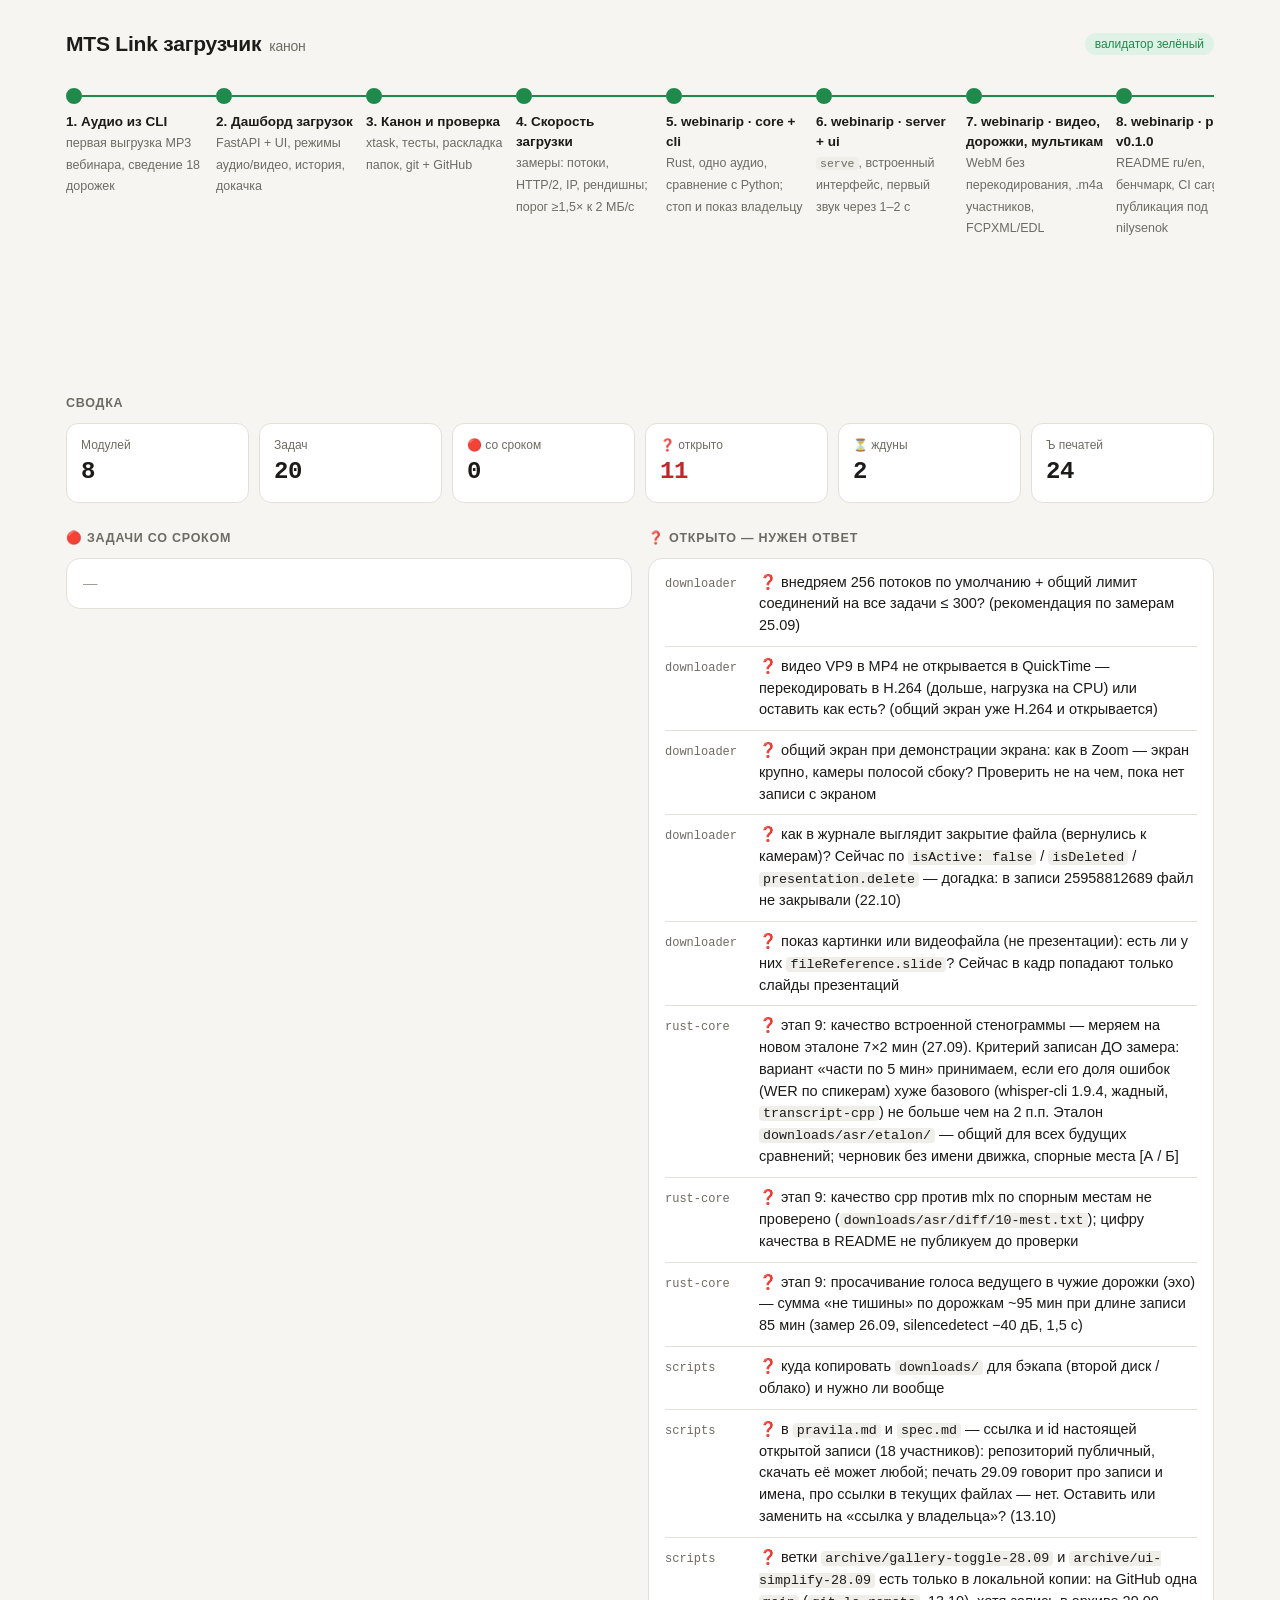
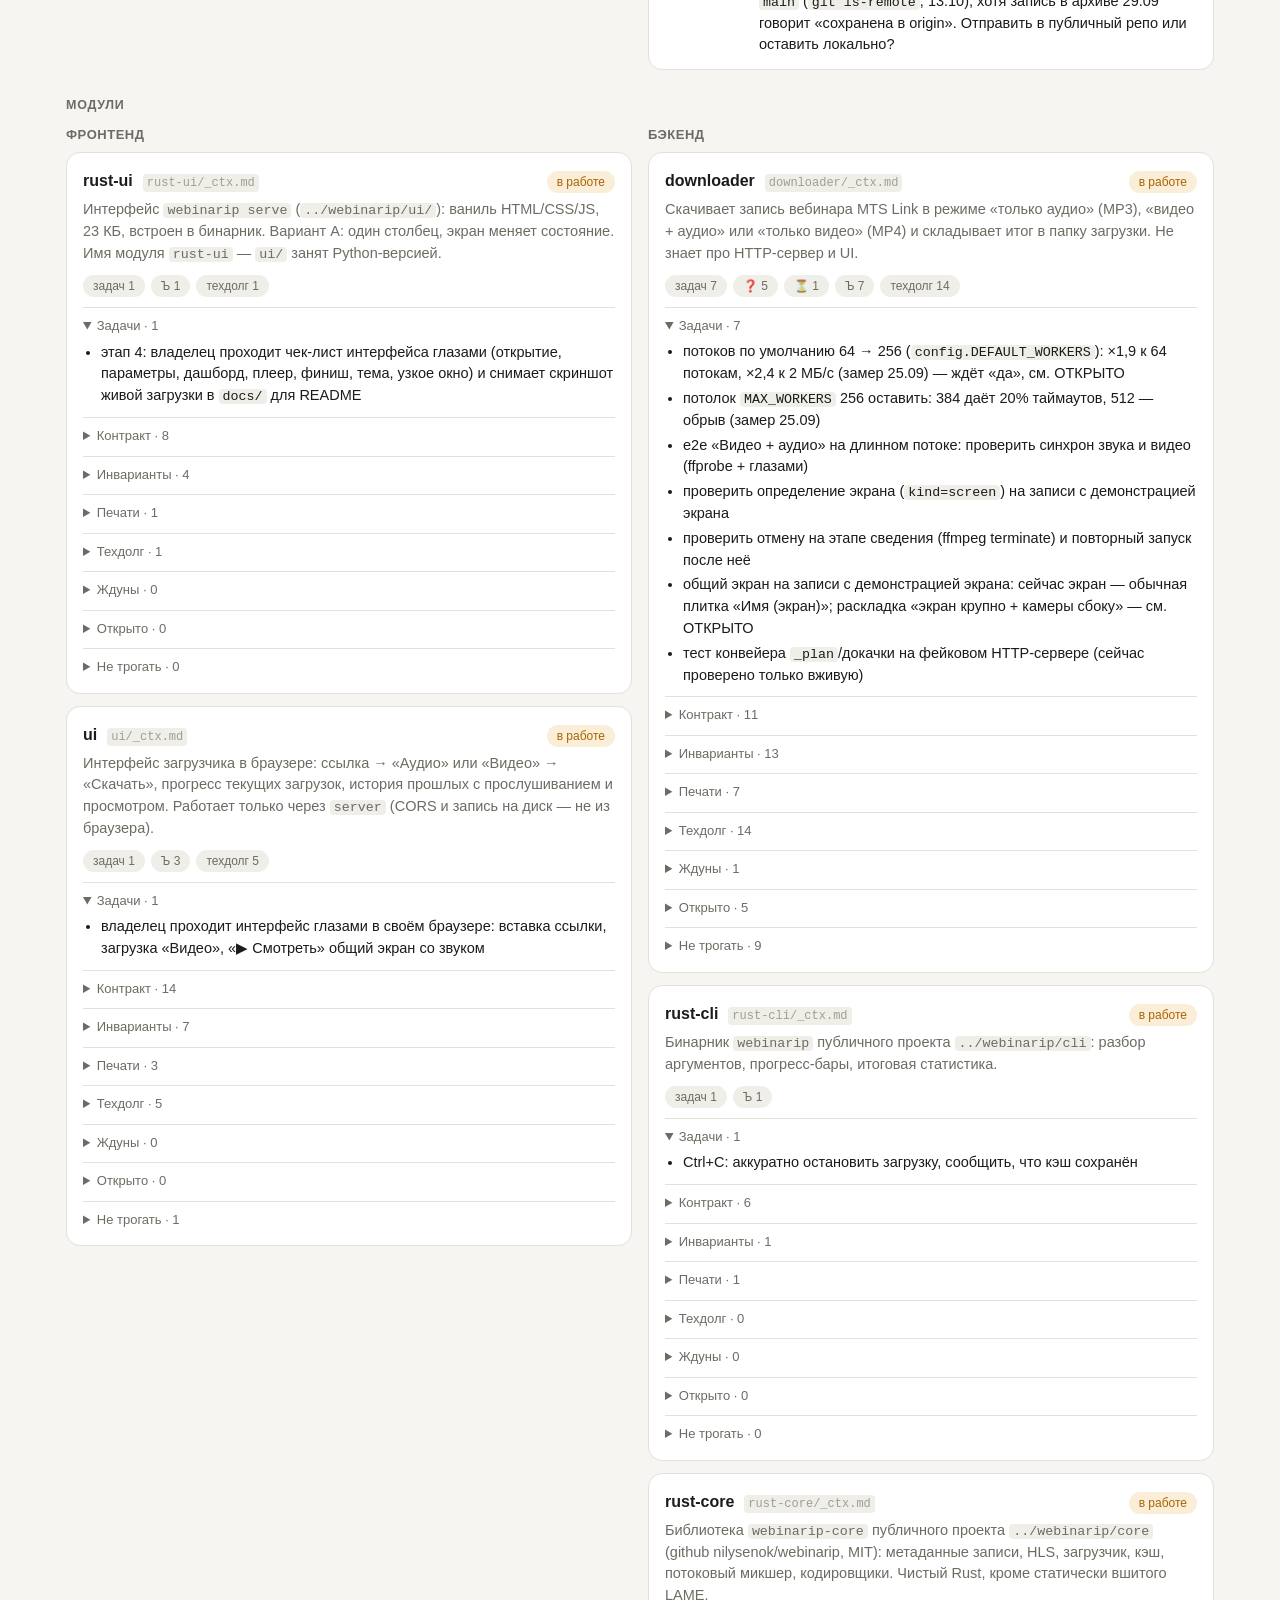
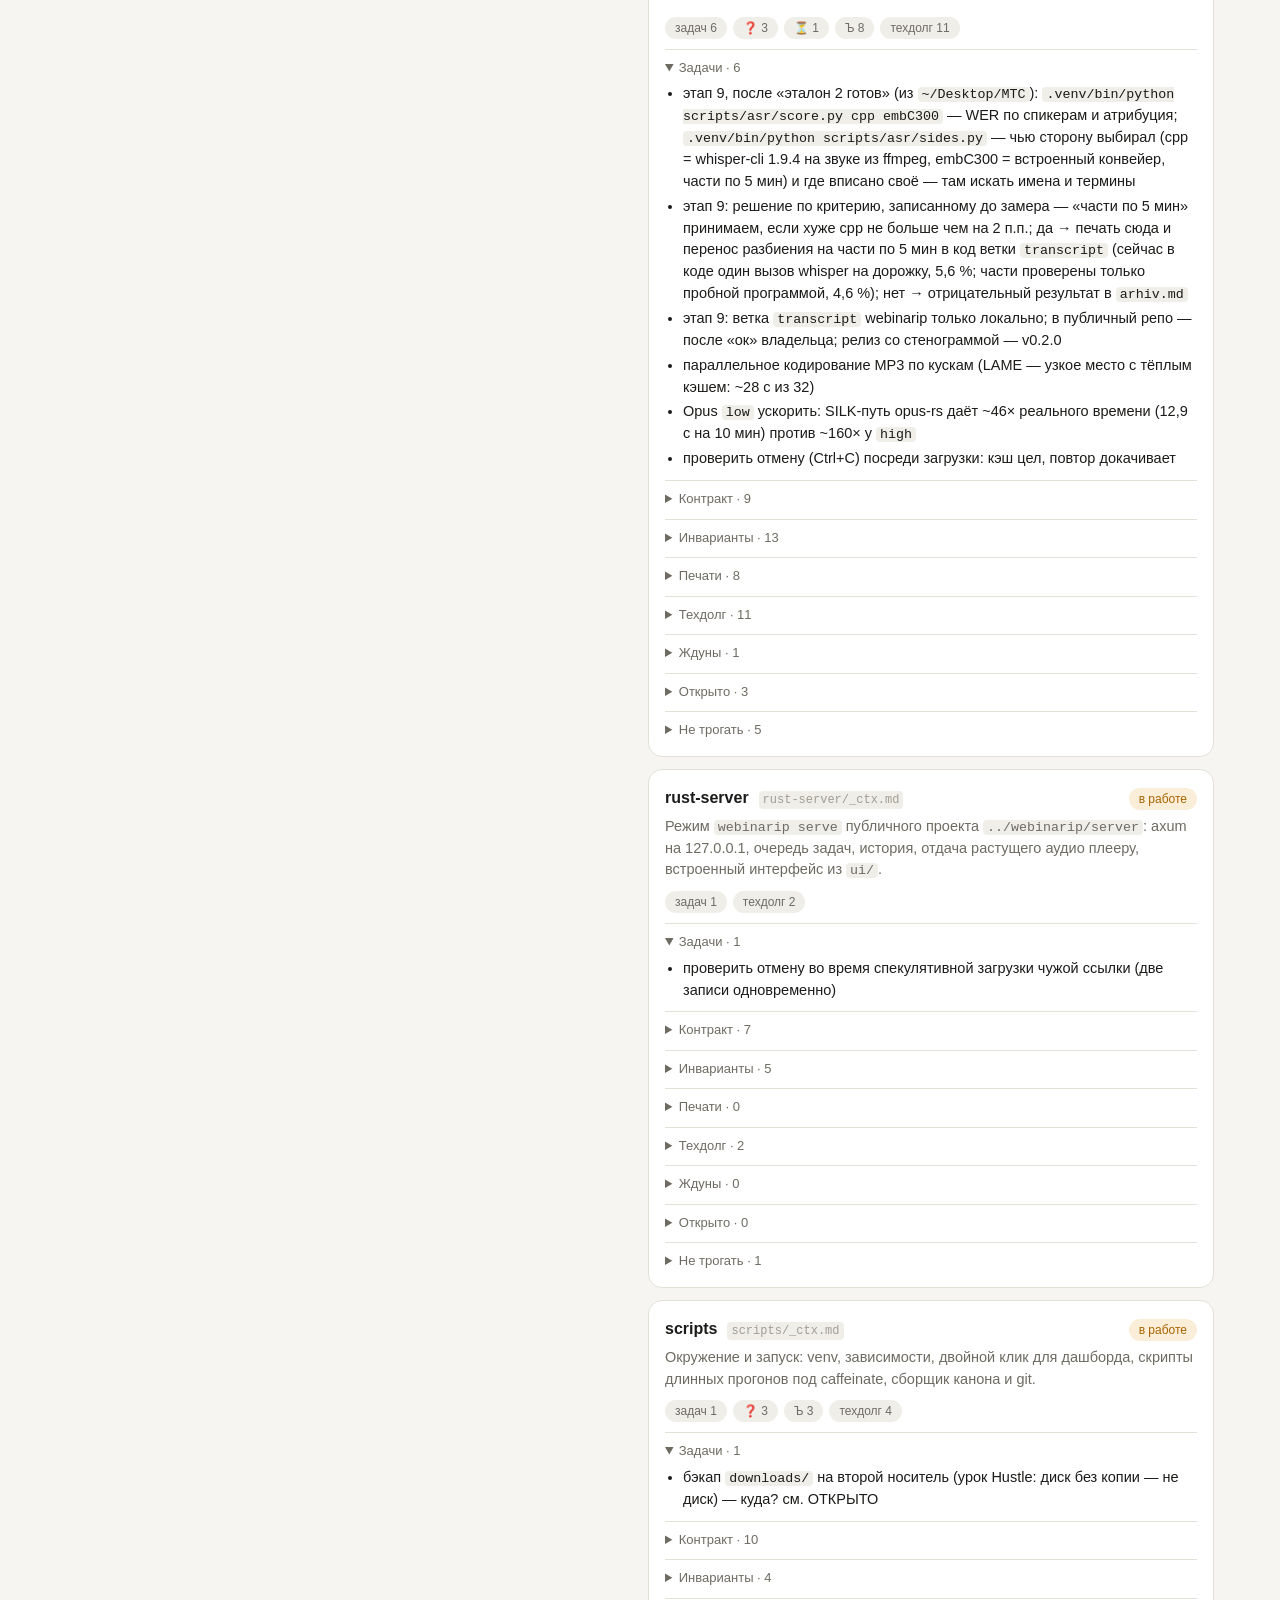
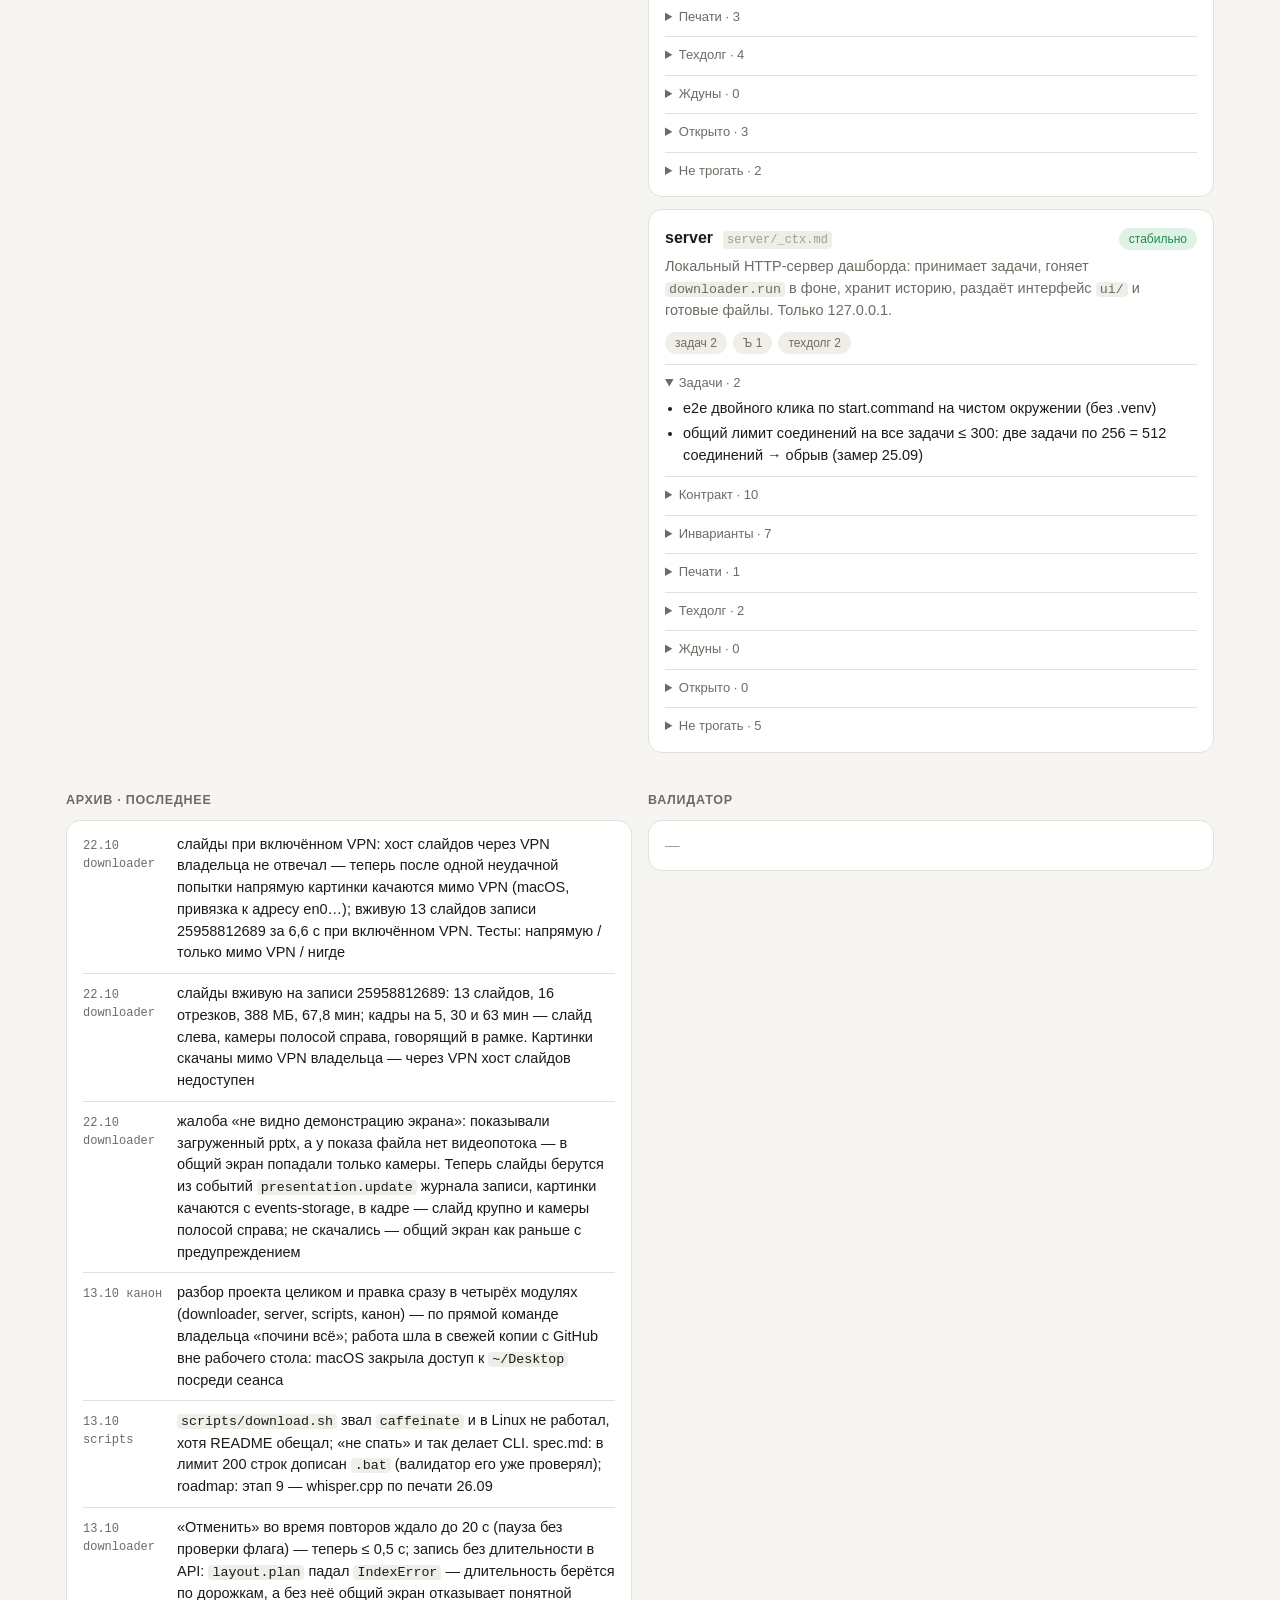
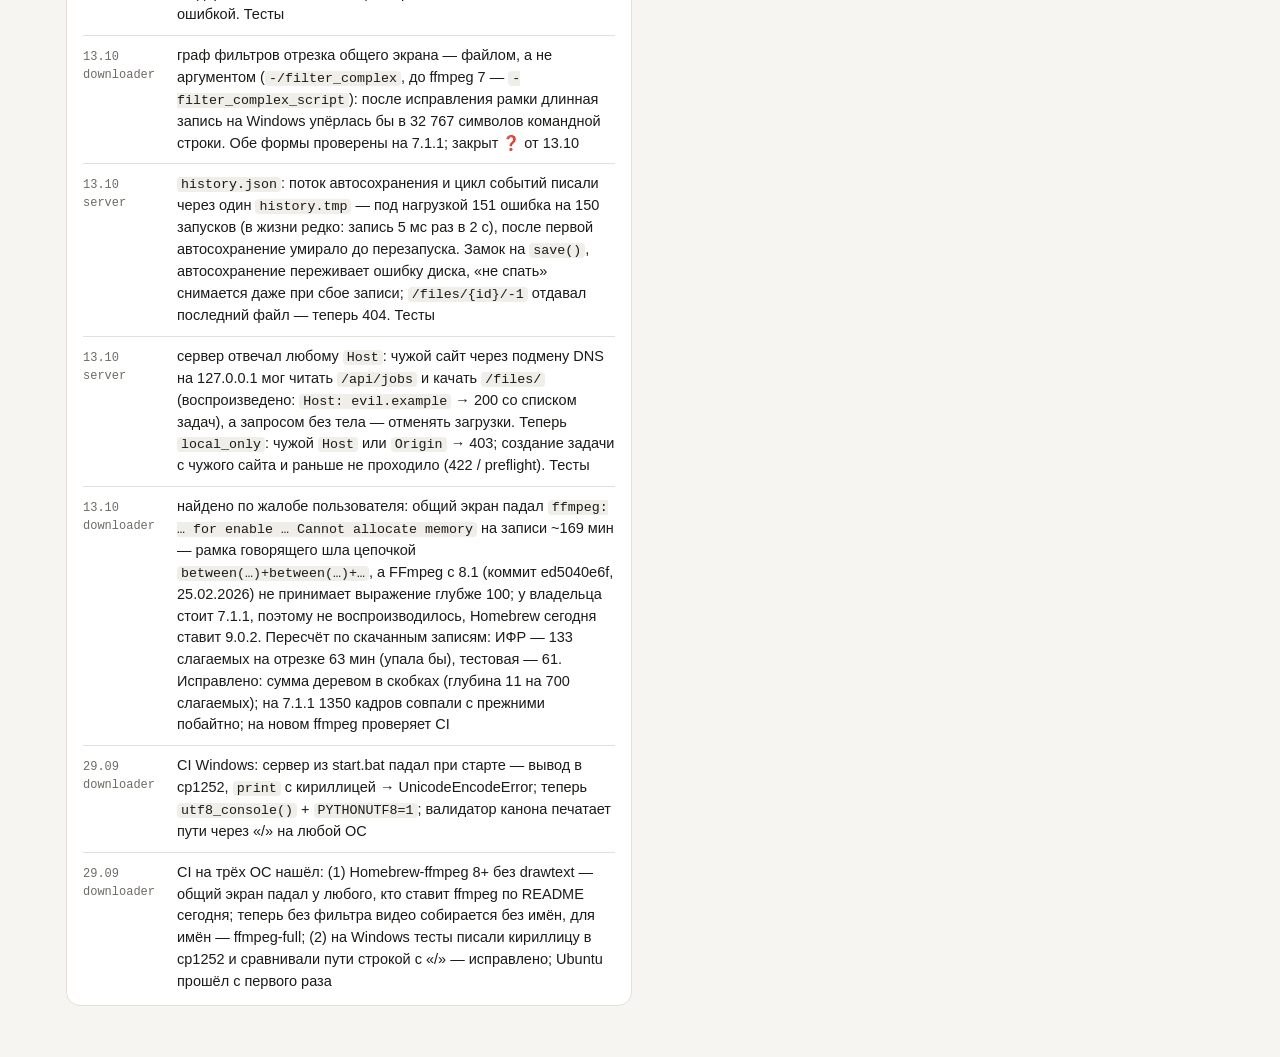
==== commit eecbe35b: "Slides: download past the VPN when the storage host does not answer through it" ====
--- a/dashboard.html
+++ b/dashboard.html
@@ -64,7 +64,7 @@
 <body>
 <div class="wrap" id="app"></div>
 <script>
-const DATA = {"project": "MTS Link загрузчик", "stages": [{"n": 1, "state": "готово", "title": "Аудио из CLI", "desc": "первая выгрузка MP3 вебинара, сведение 18 дорожек"}, {"n": 2, "state": "готово", "title": "Дашборд загрузок", "desc": "FastAPI + UI, режимы аудио/видео, история, докачка"}, {"n": 3, "state": "готово", "title": "Канон и проверка", "desc": "xtask, тесты, раскладка папок, git + GitHub"}, {"n": 4, "state": "готово", "title": "Скорость загрузки", "desc": "замеры: потоки, HTTP/2, IP, рендишны; порог ≥1,5× к 2 МБ/с"}, {"n": 5, "state": "готово", "title": "webinarip · core + cli", "desc": "Rust, одно аудио, сравнение с Python; стоп и показ владельцу"}, {"n": 6, "state": "готово", "title": "webinarip · server + ui", "desc": "`serve`, встроенный интерфейс, первый звук через 1–2 с"}, {"n": 7, "state": "готово", "title": "webinarip · видео, дорожки, мультикам", "desc": "WebM без перекодирования, .m4a участников, FCPXML/EDL"}, {"n": 8, "state": "готово", "title": "webinarip · релиз v0.1.0", "desc": "README ru/en, бенчмарк, CI cargo-dist, публикация под nilysenok"}, {"n": 9, "state": "сейчас", "title": "webinarip · стенограмма с именами спикеров", "desc": "каждая дорожка = человек, whisper.cpp (печать 26.09; в плане был mlx-whisper); сначала разведка и план с критерием остановки; в тестах и README только демо-имена"}], "modules": [{"name": "downloader", "dir": "downloader", "layer": "БЭКЕНД", "purpose": "Скачивает запись вебинара MTS Link в режиме «только аудио» (MP3), «видео + аудио» или «только видео» (MP4) и складывает итог в папку загрузки. Не знает про HTTP-сервер и UI.", "contract": ["- всё, что зависит от ОС, — в `osdeps.py`: `font()` (шрифт с кириллицей: Arial / Arial·Segoe UI / DejaVu·Liberation·Noto, иначе `fc-match`; нет — общий экран без подписей), `filter_path()` (путь для фильтра ffmpeg, `C\\:` экранирован), `Awake` (не спать: caffeinate / SetThreadExecutionState / systemd-inhibit), `reveal()` (Finder / Проводник / xdg-open), `utf8_console()` (вывод в UTF-8 — зовут сервер и CLI при старте)", "- `Job(url, mode, quality, streams, workers, gallery=True)` + `await run(job)` — выполняет задачу; наружу не бросает, итог в `job.status / error / outputs / log`", "- статусы: `queued → meta → download → mix → mux → done | error | cancelled | interrupted`", "- `await analyze(client, url)` → `{sid, title, date, duration, tracks}`; у дорожки `variants`, `has_audio`, `kind`; в `variants` только потоки, где init-сегмент содержит видео, размер — настоящий из `tkhd` (`boxes.video_size`)", "- в режимах с видео итог — один файл `<название> — общий экран.mp4` (отдельные видео каждого — только с `gallery=False` / `--no-gallery`): живая раскладка как в Zoom — в кадре те, у кого сейчас камера, и те, кто говорил за последние 20 с (появляется за 1 с до речи); говорящий — в зелёной рамке, без камеры — тёмная плитка с крупным именем, никого — заставка с названием; сетка по числу людей, до 3×3, порядок по первому появлению, состав держится ≥ 10 с; звук — общий микс (в «Только видео» тоже; отдельные файлы при `--no-gallery` в «Только видео» без звука); H.264 VideoToolbox `-q:v 50`", "- общий экран по модулям: `speech.py` (речь: громкость дорожки > −40 дБ по окнам 0,5 с, паузы ≤ 1,5 с склеены, всплески < 1 с выброшены) → `layout.py` (отрезки с постоянным составом, чистая логика) → `tiles.py` (граф отрезка) → `gallery.py` (отрезки по 3 параллельно, `seg_NNNN_<хеш>.mp4` не пересобираются, склейка concat + звук)", "- показ файла (презентации): видеопотока нет — `slides.parse(eventLogs)` берёт из событий `presentation.*` картинку текущего слайда (`fileReference.slide.url`) и держит её до следующего события → `job.slides` [(с, по, url)]; `slides.load` качает картинки (хост `events-storage.webinar.ru`) в `gallery/slides/<хеш>.png`, уменьшая до 1280×720; пока слайд на экране — он крупно слева, камеры полосой 320 px справа (до 4 в столбец), без людей — слайд на весь кадр; отрезки режутся по сменам слайдов (`layout.with_slides`); не скачался первый слайд — предупреждение и общий экран без слайдов", "- `job_folder(job)` → `downloads/ГГГГ-ММ-ДД_ЧЧММ <название>/`, промежуточные — `job.work` = `…/_work/`", "- `job.cancel = True` — мягкая отмена: воркеры и ffmpeg останавливаются, сегменты остаются", "- CLI: `.venv/bin/python -m downloader.cli <ссылка> [--mode audio|av|video] [--quality best|480] [--workers 64] [--no-gallery]`", "- вход API MTS Link: `GET /api/eventsessions/<id>/record?withoutCuts=false` (открытые записи — без авторизации)"], "status": "в работе", "invariants": ["подписи на общем экране — только если в ffmpeg есть `drawtext` (`osdeps.has_filter`): Homebrew-ffmpeg 8+ собран без него, и общий экран падал целиком `No such filter: 'drawtext'` (найдено CI на macOS 29.09); без фильтра — видео без имён", "качаются только нужные HLS-рендишны (аудио `a1/…`, видео — вариант по качеству); mp4 целиком не качается", "сегмент пишется через `.part` + rename — недокачанный файл никогда не лежит под финальным именем", "перезапуск той же задачи не качает сегменты, уже лежащие в `_work/`", "видео не перекодируется (`-c copy`); в режиме av звук — кусок общего микса с `relativeTime` потока", "ffmpeg пишет во временный `*.part.*`; при сбое/отмене он удаляется", "`run()` никогда не бросает исключений наружу", "видео или нет — только по init-сегменту (`hdlr` = `vide`), не по RESOLUTION из master; при склейке поток без видео пропускается с предупреждением, задача не падает", "stderr ffmpeg читается параллельно с прогрессом — полный канал stderr останавливает ffmpeg", "`run()` первым делом поднимает мягкий лимит открытых файлов до 10240 (`limits.py`): из Finder/Терминала macOS даёт 256, а 256 потоков = 256 сокетов + 256 `.part`; не хватает — предупреждение в логе задачи", "граф фильтров отрезка общего экрана ffmpeg читает из файла `_work/gallery/seg_NNNN.graph` (`osdeps.graph_option`: с ffmpeg 7 — `-/filter_complex`, раньше — `-filter_complex_script`), не из аргумента: рамки говорящих на длинной записи — десятки КБ, а командная строка Windows — 32 767 символов (13.10)", "пауза перед повтором запроса (`hls._pause`) проверяет отмену каждые 0,5 с — «Отменить» не ждёт до 20 с (13.10)", "длительность записи: из API, а если там пусто — по концу самой поздней дорожки; без длительности общий экран отказывает понятной ошибкой, а не `IndexError` (13.10)"], "tasks": [{"red": false, "due": "", "text": "потоков по умолчанию 64 → 256 (`config.DEFAULT_WORKERS`): ×1,9 к 64 потокам, ×2,4 к 2 МБ/с (замер 25.09) — ждёт «да», см. ОТКРЫТО"}, {"red": false, "due": "", "text": "потолок `MAX_WORKERS` 256 оставить: 384 даёт 20% таймаутов, 512 — обрыв (замер 25.09)"}, {"red": false, "due": "", "text": "e2e «Видео + аудио» на длинном потоке: проверить синхрон звука и видео (ffprobe + глазами)"}, {"red": false, "due": "", "text": "проверить определение экрана (`kind=screen`) на записи с демонстрацией экрана"}, {"red": false, "due": "", "text": "проверить отмену на этапе сведения (ffmpeg terminate) и повторный запуск после неё"}, {"red": false, "due": "", "text": "общий экран на записи с демонстрацией экрана: сейчас экран — обычная плитка «Имя (экран)»; раскладка «экран крупно + камеры сбоку» — см. ОТКРЫТО"}, {"red": false, "due": "", "text": "тест конвейера `_plan`/докачки на фейковом HTTP-сервере (сейчас проверено только вживую)"}], "debt": ["Windows и Linux проверяются только в GitHub Actions (тесты + запуск start.bat / start.sh с нуля); вживую на них загрузку настоящей записи не гоняли (29.09)", "определение экрана — эвристика по модулю `screensharing*` в eventLogs; в тестовой записи экрана не было, проверить не на чем", "RESOLUTION в master-плейлисте врёт (640×480 у всех, реально 320×180 / 480×270 / 640×360 / 1280×720, и 640×480 у дорожек без камеры): разбор записи делает 2 лишних запроса на дорожку (плейлист + init), 4,5–6 с вместо ~1 с (28.09)", "общий экран: если камера человека шлёт чёрные кадры (ИФР: участник в первые минуты, тестовая запись: другой на 55-й), плитка чёрная с именем внизу, а не «без камеры» с крупным именем — чёрное не распознаём: проход blackdetect (1 кадр/с, 320×180) на ИФР — 204 с, «только ключевые кадры» — 171 с (у VP9 MTS Link ключевой почти каждый кадр), VideoToolbox VP9 не декодирует; критерий «≤ 2 мин» не выполнен (замер 29.09). Сама детекция точна: камера участника 0:11–2:30 и 2:49–6:39", "общий экран: речь — по порогу громкости своей дорожки; громкий шум у молчащего человека тоже выведет его в кадр (порог выбран по замеру 28.09, на 2 записях)", "общий экран перекодируется: ~28× реального времени (105 мин за 3 мин 45 с, M2 Max, 28.09), грузит CPU; в `ui/` не отключается (Ъ ui 28.09) — только `--no-gallery` в CLI", "хост слайдов `events-storage.webinar.ru` (185.45.82.130) не отвечает через VPN владельца (TCP-таймаут), хост сегментов через тот же VPN — отвечает; мимо VPN (`curl --interface en0`) — 3,9 МБ за 0,17 с (22.10). Загрузчик VPN не обходит: слайды не скачались — общий экран без них с предупреждением; для записи 25958812689 картинки положены в `gallery/slides/` вручную", "если в отрезке общего экрана Python бросает ошибку, пока ffmpeg соседних отрезков работает, `asyncio.run` (CLI, тесты) виснет на отмене задач вместо ошибки (найдено 22.10 на делении на ноль в `tiles.graph`; в сервере gather не отменяет соседей — не виснет)", "ретраи: 6 попыток с паузой до 20 с; при 403/404 — сразу ошибка. Порог подобран без замеров потерь", "`_work/` занимает ~2× аудио (917 МБ на запись 24554640907, 25.09): сегменты + склеенные `a.mp4`; сегменты нужны для докачки, чистится кнопкой «Удалить промежуточные»", "RAM процесса растёт с числом потоков: 120 МБ на 64, 310 МБ на 256 (замер 25.09) — терпимо, но держать в уме", "скорость упирается в канал пользователя: на 256–320 потоках 5,0–5,5 МБ/с при потолке канала 4,8–6,1 МБ/с на одно соединение к Cloudflare (замер 25.09); выше не прыгнуть без другого канала", "`bytes_total_est` — оценка по среднему размеру сегмента, точного размера заранее нет (HEAD на тысячи сегментов дорого)", "граф из файла на Windows проверен только тестами CI (общий экран собирается), длинная запись с сотнями отрезков речи там вживую не гонялась (13.10)"], "seals": ["Ъ — загрузчик работает на macOS, Windows и Linux; платформенный код — только в `osdeps.py`, остальной код от ОС не зависит (29.09)", "Ъ — общий экран всех камер (как галерея Zoom) — по умолчанию в режимах с видео, со общим звуком; `--no-gallery` отключает (28.09)", "Ъ — с общим экраном в папке один видеофайл — общий экран со звуком; отдельные видео каждого только без общего экрана (29.09, владелец: «нужно одно видео общий экран»; отдельные файлы в «Только видео» беззвучны и путали)", "Ъ — запись = параллельные дорожки участников (18 в тестовой записи); склейка только сведением amix по relativeTime, concat нельзя (25.09)", "Ъ — в amix обязателен `normalize=0`, иначе итог тихий: amix делит громкость на число входов (25.09)", "Ъ — папка на каждую загрузку: `downloads/ГГГГ-ММ-ДД_ЧЧММ <название>/` по моменту загрузки, внутри итог и `_work/`; повтор той же записи не перезаписывает прошлую (25.09)"], "waiting": ["⏳ владелец → запись с демонстрацией экрана для проверки `kind=screen` и общего экрана с демонстрацией, с 25.09"], "open": ["❓ внедряем 256 потоков по умолчанию + общий лимит соединений на все задачи ≤ 300? (рекомендация по замерам 25.09)", "❓ видео VP9 в MP4 не открывается в QuickTime — перекодировать в H.264 (дольше, нагрузка на CPU) или оставить как есть? (общий экран уже H.264 и открывается)", "❓ общий экран при демонстрации экрана: как в Zoom — экран крупно, камеры полосой сбоку? Проверить не на чем, пока нет записи с экраном", "❓ как в журнале выглядит закрытие файла (вернулись к камерам)? Сейчас по `isActive: false` / `isDeleted` / `presentation.delete` — догадка: в записи 25958812689 файл не закрывали (22.10)", "❓ показ картинки или видеофайла (не презентации): есть ли у них `fileReference.slide`? Сейчас в кадр попадают только слайды презентаций"], "dont_touch": ["число соединений к `events-delivery-records.webinar.ru` суммарно не выше ~320: на 384 — 20% таймаутов, на 512 — 85–88% ошибок (ConnectTimeout/ReadTimeout), скорость 0,4 МБ/с (замер 25.09, воспроизведено дважды)", "HTTP/2 не включать: 256 потоков по HTTP/2 = 0,65 МБ/с против 5,04 по HTTP/1.1 (замер 25.09) — все запросы идут через одно TCP-соединение", "`media.mix_filter`: `normalize=0` и `adelay=…:all=1` — без них тихий звук или сдвиг только левого канала", "`pipeline._drain`: запись сегмента через `.part` + `replace` — на этом держится докачка", "`gallery.render`: `-reinit_filter 0` перед каждым видеовходом — MTS Link меняет размер кадра внутри потока, без флага граф пересобирается на каждую смену, источники color начинают с нуля и сборка встаёт (ИФР, 28.09; тест `test_frame_size_change_inside_stream`)", "`pipeline.job_folder`: если `job.folder` уже задан, он возвращается как есть — иначе перезапуск уедет в новую папку и докачка сломается", "`limits.raise_open_files()` в начале `_run`: без него дашборд из `start.command` падает `[Errno 24] Too many open files` на первом сегменте при 256 потоках (29.09, воспроизведено: лимит 256 → ошибка, с подъёмом → 315 сегментов за 45 с; тест `test_limits.py`)", "`osdeps.utf8_console()` в начале `server.app` и `cli.main`, `PYTHONUTF8=1` в `start.bat`: без них в Windows при перенаправленном выводе (cp1252) сервер падал на первом print с кириллицей (CI 29.09; тест `test_osdeps`)", "`tiles._any_of`: условия рамки говорящего складываются деревом в скобках, не цепочкой `a+b+c+…` — FFmpeg с 8.1 не принимает выражение глубже 100 и падает «Cannot allocate memory», когда у человека больше 100 отрезков речи на отрезке (13.10, жалоба пользователя на записи ~169 мин; исходники FFmpeg `libavutil/eval.c`, коммит ed5040e6f; тесты `test_layout.BorderTest`, `test_gallery…test_border_with_hundreds_of_speech_spans`)"]}, {"name": "rust-cli", "dir": "rust-cli", "layer": "БЭКЕНД", "purpose": "Бинарник `webinarip` публичного проекта `../webinarip/cli`: разбор аргументов, прогресс-бары, итоговая статистика.", "contract": ["- `webinarip <ссылка> [--audio] [--from T] [--to T] [--tracks host,3,5] [--quality high|low] [--opus|--aac|--wav] [--out DIR] [--connections N≤256] [--session-id ID] [--cache-dir DIR] [--list]`", "- время: `75`, `01:15` (мм:сс, как в ffmpeg), `1:02:03`, `1h2m3s`", "- итог: путь, длительность, размер, время загрузки и сведения, p50/p99 сегмента, повторы, хеджи, 429", "- `WEBINARIP_TRACE=1` — строка прогресса в stderr раз в 5 с (для логов без терминала)", "- `--video` (WebM участников с общим звуком), `--both` (+ файл звука), `--separate` (.m4a участников), `--multicam` (FCPXML + EDL, включает --separate), `--mp4` (ffmpeg, предупреждение), `--video-height N`", "- без `--tracks` видео берётся у дорожек длиннее 30 с (переподключения по несколько секунд пропускаются)"], "status": "в работе", "invariants": ["код возврата 1 и одна строка `error: …` при любой ошибке"], "tasks": [{"red": false, "due": "", "text": "Ctrl+C: аккуратно остановить загрузку, сообщить, что кэш сохранён"}], "debt": [], "seals": ["Ъ — время в `--from/--to`: два числа = `мм:сс` (как ffmpeg и yt-dlp); для часов — `чч:мм:сс` или `1h20m` (25.09)"], "waiting": [], "open": [], "dont_touch": []}, {"name": "rust-core", "dir": "rust-core", "layer": "БЭКЕНД", "purpose": "Библиотека `webinarip-core` публичного проекта `../webinarip/core` (github nilysenok/webinarip, MIT): метаданные записи, HLS, загрузчик, кэш, потоковый микшер, кодировщики. Чистый Rust, кроме статически вшитого LAME.", "contract": ["- видео: `camera::has_video` при планировании читает init видеорендишна (кладёт в кэш) — видео только при `hdlr` = `vide`; порог 30 с без `--tracks` — по длине видеоплейлиста (`VideoPick.min_secs`), не по JSON; `video/` — `fmp4` (кадры с метками и ключевым флагом, размер из `tkhd`), `webm` (VP9 + Opus, кластеры с ключевого кадра, Cues), `patch` (сдвиг `tfdt`, длина в `mehd/mvhd`); `deliver` — видео, дорожки участников, `--mp4`; `export` — FCPXML (видео на дорожках 1…N, звук −1…) и EDL CMX3600", "- `job::produce(dl, opts, (rec, tracks), prog, cancel, on_start)` — общий путь CLI и serve: одно сведение → файл + Opus-пакеты для видео → видео, дорожки, мультикам", "- `Engine` (общий http + AIMD-лимит) → `Download` (загрузка в фоне; `restrict(from,to,slots)` выкидывает лишнее из очереди) → `Render::write_file` (сведение+кодирование, отмена флагом)", "- `job::run(Options, render_progress, on_download)` — то же для CLI одним вызовом", "- `job::fetch_record`, `record::{parse, select}` (`host`, номера из `--list`), `hls::{parse_master, parse_media}`", "- `Progress` — атомарные счётчики для CLI и будущего UI: этап, сегменты, байты, повторы, хеджи, 429, лимит, сведено мс, p50/p99, гистограмма", "- форматы: MP3 (LAME, по умолчанию), Opus в Ogg (opus-rs), AAC .m4a (AudioToolbox на macOS, иначе системный ffmpeg), WAV; качество `high` 48 кГц стерео, `low` 16 кГц моно", "- кэш: `~/Library/Caches/webinarip/<запись>/<дорожка>/a/NNNNN.m4s`; вывод: `<out>/ГГГГ-ММ-ДД_ЧЧММ <название>/<название>[ отрезок].<ext>`", "- session-id только из аргумента / `WEBINARIP_SESSION_ID`, живёт в памяти"], "status": "в работе", "invariants": ["видео или нет — только по init-сегменту (`fmp4::is_video`), не по RESOLUTION из master; `remux` отказывает init без видео (29.09, v0.1.2)", "видео не перекодируется: кадры VP9 копируются; `--mp4` — только системный ffmpeg и только по флагу", "видео качается после всего звука (rank = at + 1e7), чтобы первый звук не ждал тяжёлых сегментов", "`remux` и копия дорожек — в два прохода, в памяти один сегмент (пик 239 МБ на всю запись со всем, было 864)", "кадры пишутся в порядке декодирования; метки видео строго возрастают (WebM — миллисекунды)", "нет блокировки головы очереди: декодер сообщает, какой файл ждёт (`Gate::waited`); `rush.rs` раз в 25 мс дублирует его запрос (если старше ½ p50, до 2 дублей) или берёт вне очереди (если в очереди/на повторе) из резерва внутри потолка (256 = 248 + 8), а пока микшер ждёт дольше p50 — новые обычные запросы не стартуют («фокус»)", "ровно один засчитывает сегмент: состояния PENDING/FLIGHT/DONE, проигравший запрос снимается через Notify", "только HTTP/1.1: HTTP/2 в 7,7 раза медленнее (замер 25.09, Python-серия)", "сегменты качаются в порядке общей шкалы времени; повтор возвращается в очередь со своим приоритетом — иначе микшер стоит (найдено 25.09: один повтор в конце очереди = 100 с простоя сведения)", "сегмент пишется через `.part` + rename; наличие файла = сегмент целиком", "сведение = сумма (как amix normalize=0) + лимитер с упреждением 5 мс, потолок 0,95", "декодер читает дорожку как поток без перемотки и ждёт появления файлов — на этом держится сведение во время загрузки", "`record::select`, `timefmt::parse` — ошибки пользователю на английском, понятные без исходников"], "tasks": [{"red": false, "due": "", "text": "этап 9, после «эталон 2 готов» (из `~/Desktop/МТС`): `.venv/bin/python scripts/asr/score.py cpp embC300` — WER по спикерам и атрибуция; `.venv/bin/python scripts/asr/sides.py` — чью сторону выбирал (cpp = whisper-cli 1.9.4 на звуке из ffmpeg, embC300 = встроенный конвейер, части по 5 мин) и где вписано своё — там искать имена и термины"}, {"red": false, "due": "", "text": "этап 9: решение по критерию, записанному до замера — «части по 5 мин» принимаем, если хуже cpp не больше чем на 2 п.п.; да → печать сюда и перенос разбиения на части по 5 мин в код ветки `transcript` (сейчас в коде один вызов whisper на дорожку, 5,6 %; части проверены только пробной программой, 4,6 %); нет → отрицательный результат в `arhiv.md`"}, {"red": false, "due": "", "text": "этап 9: ветка `transcript` webinarip только локально; в публичный репо — после «ок» владельца; релиз со стенограммой — v0.2.0"}, {"red": false, "due": "", "text": "параллельное кодирование MP3 по кускам (LAME — узкое место с тёплым кэшем: ~28 с из 32)"}, {"red": false, "due": "", "text": "Opus `low` ускорить: SILK-путь opus-rs даёт ~46× реального времени (12,9 с на 10 мин) против ~160× у `high`"}, {"red": false, "due": "", "text": "проверить отмену (Ctrl+C) посреди загрузки: кэш цел, повтор докачивает"}], "debt": ["дорожки участников (.m4a) режутся по границам сегментов (~13 с): байты копируются без перекодирования; смещения в FCPXML/EDL это учитывают (`start`/source in)", "EDL — однодорожечный формат: все клипы подряд списком; полная мультикам-раскладка только в FCPXML", "ffmpeg на выводе в null пишет «non monotonically increasing dts» и для исходного fMP4 с сервера — свойство VFR-потока, не перепаковки (проверено 26.09)", "камеры в тестовой записи — 320×180 (SMALL), 25 fps; заявленное в плейлисте 640×480 не соответствует кадрам", "ожидание микшера на реальном сервере не опускается ниже ~1,5× p50: медленный объект медленный для всех запросов (замер 25.09: два дубля одного сегмента вернулись вместе с оригиналом через ~28 с); на моке с зависшим соединением — 1,1× медианы", "метрика «простой» зависит от способа: по файлу (Gate) 11,5–13,7 с = 1,5–1,9× p50 во всех 3 прогонах CLI; по отсутствию движения сведения в интерфейсе 11,1–17,6 с = 1,4–2,1× p50 (2 прогона, один на 2,09×)", "Opus: `use_cbr = true` обязателен — в VBR opus-rs игнорирует битрейт (24 кбит/с → 53–74 кбит/с, замер 25.09)", "частота дорожек только 48 кГц (иначе ошибка); ресемплинга входа нет — на реальных записях другой не встречалась", "AudioToolbox FFI написан вручную (без bindgen); проверен только на macOS arm64", "`--video-height` и имя папки кэша `v<высота>` — по RESOLUTION из master, а он врёт (640×480 у всех); при нескольких вариантах выбор неточен. Реальный размер файла — из `tkhd` (29.09)", "`--list` у сессии без `mediasession.update` показывает длину 0 (ИФР: камера «14:18 – 14:18», реально ~1,5 ч видео) — длина берётся из JSON записи (29.09)"], "seals": ["Ъ — качество по умолчанию «речь»: моно 48 кГц, MP3 64 кбит/с (Opus 32, AAC 64); стерео 128 и «расшифровка» 16 кГц — опциями `--quality high|low` (25.09)", "Ъ — «фокус» при ожидании микшера — поведение по умолчанию; `WEBINARIP_NO_RUSH=1` отключает дубли и фокус только для диагностики (25.09)", "Ъ — LAME с качеством 7 (`Quality::Ok`): 28,6 с против 38,6 с на q5 (замер 25.09), для речи на 128 кбит/с разницы не слышно (25.09)", "Ъ — жёсткий потолок 256 соединений (`HARD_CAP`), пользователь может только уменьшить; соблюдение 429: лимит ×0,5 + пауза Retry-After; «только для записей, к которым у вас есть права» — в коде и README (25.09)", "Ъ — форматы: MP3 по умолчанию (LAME статически), `--opus`, `--aac` (AudioToolbox / системный ffmpeg); видео — WebM по умолчанию, `--mp4` только через системный ffmpeg; отдельные дорожки — .m4a без перекодирования (25.09)", "Ъ — публичный проект без «MTS» в названии и без упоминаний ИИ; автор Nikita Lysenok; чистая история, канон в него не попадает (25.09)", "Ъ — распознавание речи (этап 9): whisper.cpp, модель large-v3-turbo; выбран по заранее записанному критерию скорости: 1,07× медленнее mlx-whisper < порога 1,5× (замер 26.09); встраивается в бинарник, 5 платформ, без Python (26.09)", "Ъ — видео у дорожки есть, только если в init видеорендишна `hdlr` = `vide`; дорожки с выключенной камерой в `--video` не попадают, без видео — подсказка в CLI (v0.1.2, 29.09)"], "waiting": ["⏳ Никита → слепой эталон A–G: выбрать варианты в «[x / y]» в `downloads/asr/etalon/{A..G}.txt` (слушать `.mp3`), сигнал — «эталон 2 готов» (с 27.09)"], "open": ["❓ этап 9: качество встроенной стенограммы — меряем на новом эталоне 7×2 мин (27.09). Критерий записан ДО замера: вариант «части по 5 мин» принимаем, если его доля ошибок (WER по спикерам) хуже базового (whisper-cli 1.9.4, жадный, `transcript-cpp`) не больше чем на 2 п.п. Эталон `downloads/asr/etalon/` — общий для всех будущих сравнений; черновик без имени движка, спорные места [А / Б]", "❓ этап 9: качество cpp против mlx по спорным местам не проверено (`downloads/asr/diff/10-mest.txt`); цифру качества в README не публикуем до проверки", "❓ этап 9: просачивание голоса ведущего в чужие дорожки (эхо) — сумма «не тишины» по дорожкам ~95 мин при длине записи 85 мин (замер 26.09, silencedetect −40 дБ, 1,5 с)"], "dont_touch": ["`decode.rs`: сдвиг позиций по `tfdt` первого фрагмента — symphonia его не учитывает, без сдвига `--from/--to` дают тишину", "`cache.rs`: уникальное временное имя в `write_atomic` — общий `.part` роняет загрузку при дублях сегмента", "`fetch.rs`: приоритетная очередь с исходным приоритетом при повторе — замена на «задача на сегмент + семафор» вернёт простой сведения", "`mix.rs`: `starts_at` у входа — без него микшер ждёт первую порцию дорожки, которая начинается через час, и встаёт", "`encode/aac.rs`: `BufferList` вложенной структурой — плоская раскладка ломает выравнивание указателя (AudioBufferList)"]}, {"name": "rust-server", "dir": "rust-server", "layer": "БЭКЕНД", "purpose": "Режим `webinarip serve` публичного проекта `../webinarip/server`: axum на 127.0.0.1, очередь задач, история, отдача растущего аудио плееру, встроенный интерфейс из `ui/`.", "contract": ["- `webinarip serve [--port 5040] [--out ~/Downloads/webinarip] [--no-open] [--cache-dir]`; порт занят → любой свободный", "- `POST /api/probe {link, session_id?}` → запись; сразу стартует спекулятивная загрузка всего аудио", "- `POST /api/jobs {links, session_id?, format, quality, from, to, tracks[]}` → `{ids}`; ссылки через пробел = пакет", "- `GET /api/state` → probe (с прогревом), текущая/последняя задача (этап, %, скорость, ETA, ×реального времени, дорожки, гистограмма, p50/p99), `queued`, история", "- `GET /api/jobs/{id}/audio` — растущий поток MP3/Opus во время сведения, после — файл потоком с Range (`files.rs`, `bytes=a-b | a- | -n`, 416 за концом)", "- `POST /api/jobs/{id}/cancel`, `POST /api/reveal {path}` (только пути, созданные приложением)", "- история: `<кэш>/history.json`, 50 записей, без session-id"], "status": "в работе", "invariants": ["слушать только 127.0.0.1", "один `Engine` на session-id: потолок 256 соединений общий для всех задач и спекулятивных загрузок", "задачи выполняются по одной, по порядку; «ещё N в очереди»", "при старте задачи загрузка урезается до её отрезка и дорожек (`Download::restrict`) — лишнее не качается", "session-id живёт только в памяти, в историю и логи не попадает"], "tasks": [{"red": false, "due": "", "text": "проверить отмену во время спекулятивной загрузки чужой ссылки (две записи одновременно)"}], "debt": ["`ui/` лежит вне крейта (`include_bytes!(\"../../ui/…\")`) — для `cargo publish` понадобится копия внутри крейта или build.rs", "проценты: пока идёт загрузка — по сегментам на диске, последние 3% — сведение"], "seals": [], "waiting": [], "open": [], "dont_touch": ["`view.rs`: один замок на оператор — два `lock()` одного мьютекса в одном выражении дают взаимоблокировку"]}, {"name": "rust-ui", "dir": "rust-ui", "layer": "ФРОНТЕНД", "purpose": "Интерфейс `webinarip serve` (`../webinarip/ui/`): ваниль HTML/CSS/JS, 23 КБ, встроен в бинарник. Вариант A: один столбец, экран меняет состояние. Имя модуля `rust-ui` — `ui/` занят Python-версией.", "contract": ["- файлы: `index.html`, `style.css`, `app.js` (события, опрос), `view.js` (отрисовка), `fmt.js` (форматы, API)", "- ожидание: крупное поле в фокусе, Enter — старт, режимы, «Параметры ▸» (формат, качество, отрезок, дорожки-чипы, session-id), «Недавние»", "- вставка ссылки → probe: название · длительность · дорожки · «прогрев N%»", "- режимы «видео» и «оба» активны; в «Параметрах ▸ Ещё»: дорожки участников, монтажный проект, MP4 (ffmpeg, медленно); итог «N файлов · размер»", "- качество: «речь · моно» (по умолчанию) | «стерео» | «для расшифровки · 16 кГц»; под гистограммой «ожидание ≤ N с» (простой микшера)", "- загрузка: шапка в одну строку, крупные цифры (МБ/с · осталось · %), на сведении «×N к реальному времени», степпер, тонкие полосы дорожек на шкале записи, плеер, гистограмма задержек p50/p99, «ещё N в очереди», «Отменить»", "- готово: «заняло · файл · 100%», «Показать в папке»", "- опрос `/api/state`: 0,5 с при работе, 2 с в покое"], "status": "в работе", "invariants": ["без фреймворков, сборщиков, веб-шрифтов и иконочных библиотек; всё ≤ 60 КБ до сжатия", "тёмная тема по умолчанию, светлая — по `prefers-color-scheme`", "один экран без прокрутки на 1280×800 и 390×844 (проверено скриншотами 25.09)", "любой текст с сервера — через `esc()`; session-id в localStorage не пишется"], "tasks": [{"red": false, "due": "", "text": "этап 4: владелец проходит чек-лист интерфейса глазами (открытие, параметры, дашборд, плеер, финиш, тема, узкое окно) и снимает скриншот живой загрузки в `docs/` для README"}], "debt": ["headless Chrome на macOS не сужает окно меньше ~500 px — мобильную вёрстку проверять через iframe 390 px"], "seals": ["Ъ — компоновка «вариант A»: один столбец, экран меняет состояние; очередь — строкой «ещё N в очереди» (25.09)"], "waiting": [], "open": [], "dont_touch": []}, {"name": "scripts", "dir": "scripts", "layer": "БЭКЕНД", "purpose": "Окружение и запуск: venv, зависимости, двойной клик для дашборда, скрипты длинных прогонов под caffeinate, сборщик канона и git.", "contract": ["- `start.command` ставит `ffmpeg-full` (Homebrew, keg-only, с drawtext) первым в PATH, если он установлен; README для macOS советует `brew install ffmpeg-full`", "- запуск: `start.command` (macOS, Finder), `start.bat` (Windows, Проводник; winget-подсказки, UTF-8 через chcp 65001), `start.sh` (Linux и macOS из терминала; apt/dnf-подсказки) — все создают `.venv`, ставят зависимости и открывают дашборд", "- `.gitattributes`: `*.bat` — CRLF, `*.sh` / `*.command` — LF; CI `.github/workflows/tests.yml`: тесты на macOS, Windows, Ubuntu + запуск start.bat / start.sh с нуля до ответа дашборда", "- `start.command` (корень) — двойной клик в Finder: найти рабочий Python 3.10+, создать `.venv`, поставить `requirements.txt`, поднять сервер, открыть браузер; если сервер уже жив — просто открыть", "- `scripts/download.sh <ссылка> [--mode …]` — короткая форма CLI-загрузки (macOS, Linux); «не спать» делает сам CLI (`osdeps.Awake`), `caffeinate` в скрипте убран — в Linux его нет (13.10)", "- `scripts/bench.py <ссылка> --secs 60 --workers 64,256 [--http2] [--ip A,B]` — замер скорости сегментов без записи на диск; `--http2` требует `pip install h2` (в requirements нет — HTTP/2 проигрывает)", "- `requirements.txt`: fastapi, uvicorn, httpx; внешняя зависимость — `ffmpeg`/`ffprobe` (Homebrew)", "- `xtask.py` + `tools/` — сборщик и валидатор канона; `tests/` — unittest", "- `scripts/asr/` — замер распознавания речи (этап 9): `setup.sh` (whisper-cpp, `.venv-asr` с mlx-whisper, модели в `~/.cache`) → `tracks.sh <ссылка>` → `vad.py` → `run_cpp.sh` / `run_mlx.py` → `merge.py cpp|mlx` → `score.py cpp mlx`; `etalon.py` и `diff10.py` не перезаписывают выверенное без `--force`; `etalon2.py cpp embC300` — слепой эталон 7×2 мин (27.09): черновик из двух движков, расхождения «[x / y]» в случайном порядке, ключ в `etalon/.key.json`; `score.py` не считает, пока в эталоне есть невыбранные скобки; всё одной строкой — `run_all.sh <ссылка>`", "- git: публичный GitHub `nilysenok/webinar-downloader` (origin, push после каждой сессии; старый адрес mts-link-downloader перенаправляется); в git не идут `.venv/`, `downloads/`, `tracks/`, `history.json`"], "status": "в работе", "invariants": ["Python для проекта — только `.venv/bin/python` (3.12); исключение — `.venv-asr/` только для mlx-whisper (тянет torch)", "модели и всё долгоживущее — в `~/.cache`, результаты — в `downloads/`; временная папка сессии — не хранилище", "настоящие стенограммы, звук и эталон — только в `downloads/asr/` (персональные данные); в тестах — только «Спикер N»", "всё, что должно выполниться без человека, — одной строкой в `scripts/*.sh`"], "tasks": [{"red": false, "due": "", "text": "бэкап `downloads/` на второй носитель (урок Hustle: диск без копии — не диск) — куда? см. ОТКРЫТО"}], "debt": ["клиент Hugging Face (`snapshot_download`) завис на 1,23 из 1,61 ГБ (26.09) — `setup.sh` качает через `curl -C -` с проверкой sha256", "Homebrew `python@3.13` 3.13.7 сломан: бинарник `python3.13` — пустой файл 0 байт, `python3` молча ничего не делает (25.09). Лечится `brew reinstall python@3.13`; проект живёт на 3.12, поэтому не чиним", "`caffeinate -i` не спасает от сна при закрытой крышке — крышку во время длинной загрузки не закрывать", "зависимости в `requirements.txt` без верхних границ: CI ставит свежие версии и может покраснеть без изменений в коде; starlette уже предупреждает, что `TestClient` поверх httpx устарел (13.10, fastapi 0.141 / starlette 1.7)"], "seals": ["Ъ — сборщик канона: `python xtask.py`, валидатор `python xtask.py --check` (вместо cargo xtask) (25.09)", "Ъ — репозиторий публичный, `nilysenok/webinar-downloader`, MIT, со всей историей: владелец выбрал открыть текущий, зная, что в старых коммитах имена участников, ссылки на записи и прежний файл правил; в текущих файлах имён нет (29.09)", "Ъ — в git не попадают записи, расшифровки, история загрузок и имена участников настоящих вебинаров: всё это в `downloads/` и `history.json` (в .gitignore); в тестах и снимках — только вымышленные (29.09)"], "waiting": [], "open": ["❓ куда копировать `downloads/` для бэкапа (второй диск / облако) и нужно ли вообще", "❓ в `pravila.md` и `spec.md` — ссылка и id настоящей открытой записи (18 участников): репозиторий публичный, скачать её может любой; печать 29.09 говорит про записи и имена, про ссылки в текущих файлах — нет. Оставить или заменить на «ссылка у владельца»? (13.10)", "❓ ветки `archive/gallery-toggle-28.09` и `archive/ui-simplify-28.09` есть только в локальной копии: на GitHub одна `main` (`git ls-remote`, 13.10), хотя запись в архиве 29.09 говорит «сохранена в origin». Отправить в публичный репо или оставить локально?"], "dont_touch": ["`start.command`: перебор `python3.12 → … → python3` с проверкой `print(...)` — голый `python3` на этой машине битый и молчит", "дашборд, поднятый из фонового процесса (не из своего окна Терминала), умирает вместе с ним (29.09: «Failed to fetch» в UI) — поднимать через `open start.command`, свой Терминал; лимит файлов там 256, его поднимает сам загрузчик"]}, {"name": "server", "dir": "server", "layer": "БЭКЕНД", "purpose": "Локальный HTTP-сервер дашборда: принимает задачи, гоняет `downloader.run` в фоне, хранит историю, раздаёт интерфейс `ui/` и готовые файлы. Только 127.0.0.1.", "contract": ["- «не спать» во время загрузок и «показать в папке» — через `downloader.osdeps` (Awake, reveal): одинаково на macOS, Windows, Linux", "- `history.json` читается и пишется в UTF-8 явно — в Windows по умолчанию cp1251 (29.09)", "- запуск: `.venv/bin/python -m server.app` (порт `PORT`, по умолчанию 8765)", "- `POST /api/analyze {url}` → запись и дорожки с вариантами видео (без URL рендишнов)", "- `POST /api/jobs {url, mode, quality, streams, workers}` → 201 + задача; всё, кроме `url`, необязательно; пустой `streams` — все камеры записи (28.09)", "- `GET /api/jobs` → задачи новые сверху; + `speed, eta, progress, bytes_total_est, work_size, outputs[].exists`", "- `POST /api/jobs/{id}/cancel | restart | reveal | clean`, `DELETE /api/jobs/{id}` (409 для активной)", "- `GET /files/{id}/{n}[?dl=1]` → n-й итоговый файл (Range поддерживается); номера вне списка — 404", "- `GET /` и статика — `ui/`", "- `history.json` в корне: список `Job.to_dict()`; автосохранение раз в 2 с, пока есть активные"], "status": "стабильно", "invariants": ["файлы интерфейса (всё, кроме `/api/` и `/files/`) отдаются с `Cache-Control: no-cache` — браузер сверяет их по ETag при каждом открытии (29.09)", "обработчики, запускающие задачи (`create`, `restart`), — `async def`", "после рестарта сервера активные задачи становятся `interrupted`, «Продолжить» докачивает", "«Удалить из истории» не удаляет файлы; «Удалить промежуточные» трогает только `_work/` внутри `downloads/`", "пока есть активная задача, живёт `caffeinate -i -w <pid сервера>`", "`local_only`: ответ только при `Host` = 127.0.0.1 / localhost / [::1] и только если `Origin` (когда он есть) — тот же; иначе 403 (13.10)", "`store.save()` — под замком `_saving`: её зовут и цикл событий, и поток автосохранения; `/files/{id}/{n}` — только существующий номер, 404 иначе (13.10)"], "tasks": [{"red": false, "due": "", "text": "e2e двойного клика по start.command на чистом окружении (без .venv)"}, {"red": false, "due": "", "text": "общий лимит соединений на все задачи ≤ 300: две задачи по 256 = 512 соединений → обрыв (замер 25.09)"}], "debt": ["состояние задач только в памяти процесса + history.json; при падении сервера теряется прогресс с момента последнего автосохранения (≤2 с)", "`GET /api/jobs` отдаёт полный журнал и дорожки каждой задачи на каждом опросе — пока история короткая, не мешает"], "seals": ["Ъ — сервер на FastAPI + uvicorn в том же .venv, UI опрашивает статус (без SSE) (25.09)"], "waiting": [], "open": [], "dont_touch": ["`app.mount(\"/\", StaticFiles…)` — строго последним, иначе перекроет `/api` и `/files`", "`store.launch`: `job.reset()` сохраняет `folder` — на этом держится перезапуск в ту же папку", "`fresh_ui` (middleware `Cache-Control: no-cache`): без него после обновления интерфейса браузер собирает страницу из старого CSS/JS в кэше и новой разметки — кнопки наезжают друг на друга (29.09, жалоба владельца; тест `test_server_api.FreshUi`)", "`local_only` (проверка `Host` и `Origin`): без неё чужой сайт через подмену DNS на 127.0.0.1 читает `/api/jobs` (названия, имена участников, пути) и качает `/files/`, а запросом без тела отменяет загрузки (13.10, воспроизведено: `Host: evil.example` → 200 со списком задач; тест `test_server_api.LocalOnly`)", "`store._saving` и `list(jobs.values())` в `save()`: без них поток автосохранения и цикл событий делят `history.tmp` — `FileNotFoundError` / «dictionary changed size», автосохранение молча умирало до перезапуска (13.10, под нагрузкой 151 ошибка на 150 запусков; тест `test_server_api.History`)"]}, {"name": "ui", "dir": "ui", "layer": "ФРОНТЕНД", "purpose": "Интерфейс загрузчика в браузере: ссылка → «Аудио» или «Видео» → «Скачать», прогресс текущих загрузок, история прошлых с прослушиванием и просмотром. Работает только через `server` (CORS и запись на диск — не из браузера).", "contract": ["- подписи по ОС (`util.js`): кнопка папки «В Finder» / «В проводнике» / «Открыть папку», подсказка «запустите start.command / start.bat / start.sh»; `fileName` режет путь и по «\\» (Windows)", "- `ui/index.html` + `style.css` (основа, форма, история, плеер) + `board.css` (карточка, подробности, шкала)", "- ES-модули без сборки: `app.js` (вход, опрос, действия), `form.js`, `board.js` (карточка загрузки), `more.js` (подробности: цифры, шкала участников, журнал), `history.js`, `player.js`, `util.js`, `icons.js` (единый набор иконок; в `index.html` — `<i data-icon>`, их подставляет `hydrate()`)", "- форма шлёт `POST /api/jobs {url, mode}`: mode = `audio | av`; камеры, качество, соединения — по умолчанию сервера", "- после вставки ссылки — сводка `POST /api/analyze`: название · длительность · участников · камер; отправка её не ждёт", "- карточка загрузки: %, этап словами, шаги, скорость / скачано / прошло, «Отменить» (с подтверждением); остальное — под кнопкой «Подробнее»", "- история: главное действие в строке («▶ Слушать» MP3, «▶ Смотреть» общий экран, «Продолжить» для прерванных), «В Finder»; файлы, «Скачать заново», «Удалить промежуточные», «Убрать из списка», «Журнал и цифры» — под кнопкой «Подробнее» (видна и на телефоне); статус (Ошибка / Прервано) — первым в строке под названием, не в конце названия (29.09)", "- плеер: MP3 — полоса внизу, общий экран (H.264) — окно поверх страницы, Esc закрывает", "- `favicon.svg` — фавиконка: красный (`--accent` #e3262f) скруглённый квадрат, белая стрелка «скачать» в лоток; SVG, читается и в 16 px; подключена в `<head>` (тест `tests/test_ui.py`)", "- опрос `GET /api/jobs`: 1 с при активных задачах, 3 с без них", "- кнопки — через `data-act` + `data-id` и один делегированный обработчик: cancel, restart, reveal, clean, delete, play", "- localStorage: только последний режим", "- «Подробнее» — кнопка с рамкой (в строке истории и в карточке загрузки), не серый текст: владелец не видел её (29.09); выбранный режим — кружок с галочкой справа; MP3 играет в плавающей карточке внизу", "- все дополнительные действия и техника — под «Подробнее»: в строке истории и в карточке загрузки одно и то же слово (29.09, владелец: «все допы в подробнее»)"], "status": "в работе", "invariants": ["сетка: отступы кратны 4; скругления `--r-lg` 16 / `--r-md` 12 / `--r-sm` 10; высоты `--h-field` 48, `--h-btn` 36, `--h-sm` 34, плитки `--tile` 40; поле строк и карточек `--pad-x` (20, на телефоне 16) — левый край карточки загрузки и плиток истории на одной вертикали, правые края кнопок/цифр тоже; раскрытая строка начинается под названием (29.09)", "иконки — только из `icons.js` (24×24, линия 2, скруглённые концы; «play» — заливкой); текстовые символы ▶ ↓ ✕ › вместо иконок запрещены — разная толщина и базовая линия в разных шрифтах (29.09, тест `test_ui.Icons`)", "красный — только действия и выбранное: «Скачать», главная кнопка строки, рамка и плитка выбранного режима; плитки записей в истории нейтральные (29.09)", "история перерисовывается только при изменении данных — клики и открытые «Подробнее» не сбиваются", "открытые `<details>` помнятся по ключу `data-log` = `<id>:more` / `<id>:log`", "любой текст с сервера — через `esc()`", "отправка не требует анализа записи ни в одном режиме"], "tasks": [{"red": false, "due": "", "text": "владелец проходит интерфейс глазами в своём браузере: вставка ссылки, загрузка «Видео», «▶ Смотреть» общий экран со звуком"}], "debt": ["снимки для публикаций — только на демо-данных (подмена `/api/jobs` в браузере, вымышленные названия и участники): в настоящей истории имена людей и пути владельца (29.09)", "проверка плеера в headless Chrome: видео со звуком встаёт на паузу через ~1 с — ограничение автозапуска без настоящего жеста; без звука играет ровно (16,8 с за 16 с), паузу ставит браузер, не код (трассировка `pause()`, 29.09)", "нет тестов JS; синтаксис проверен `node --input-type=module --check`, поведение — скриншотами headless Chrome (28.09)", "отдельные файлы камер (VP9, только при `--no-gallery`) встроенным плеером не открываются — только «скачать» / «В Finder»; «▶» есть у MP3 и общего экрана", "сводка о записи — тот же разбор, что у задачи: 4,5–6 с на запись из 18 дорожек (см. downloader, RESOLUTION)"], "seals": ["Ъ — интерфейс загрузчика живёт в `ui/index.html`, `dashboard.html` в корне — дашборд канона, собирается xtask (25.09)", "Ъ — в интерфейсе нет числа соединений, выбора видеопотоков и качества: всё по умолчанию сервера (все камеры, лучшее качество); режима два — «Аудио» и «Видео», «Только видео» и тонкие настройки — в CLI (28.09)", "Ъ — техника загрузки (кусочки, дорожки, соединения, повторы, журнал) — только в свёрнутых «Подробностях» (28.09)"], "waiting": [], "open": [], "dont_touch": ["`app.js`: слушатель `toggle` на фазе перехвата (`true`) — событие не всплывает, без него «Подробнее» и журнал закрываются при перерисовке"]}], "archive": [{"date": "22.10", "module": "downloader", "text": "слайды вживую на записи 25958812689: 13 слайдов, 16 отрезков, 388 МБ, 67,8 мин; кадры на 5, 30 и 63 мин — слайд слева, камеры полосой справа, говорящий в рамке. Картинки скачаны мимо VPN владельца — через VPN хост слайдов недоступен"}, {"date": "22.10", "module": "downloader", "text": "жалоба «не видно демонстрацию экрана»: показывали загруженный pptx, а у показа файла нет видеопотока — в общий экран попадали только камеры. Теперь слайды берутся из событий `presentation.update` журнала записи, картинки качаются с events-storage, в кадре — слайд крупно и камеры полосой справа; не скачались — общий экран как раньше с предупреждением"}, {"date": "13.10", "module": "канон", "text": "разбор проекта целиком и правка сразу в четырёх модулях (downloader, server, scripts, канон) — по прямой команде владельца «почини всё»; работа шла в свежей копии с GitHub вне рабочего стола: macOS закрыла доступ к `~/Desktop` посреди сеанса"}, {"date": "13.10", "module": "scripts", "text": "`scripts/download.sh` звал `caffeinate` и в Linux не работал, хотя README обещал; «не спать» и так делает CLI. spec.md: в лимит 200 строк дописан `.bat` (валидатор его уже проверял); roadmap: этап 9 — whisper.cpp по печати 26.09"}, {"date": "13.10", "module": "downloader", "text": "«Отменить» во время повторов ждало до 20 с (пауза без проверки флага) — теперь ≤ 0,5 с; запись без длительности в API: `layout.plan` падал `IndexError` — длительность берётся по дорожкам, а без неё общий экран отказывает понятной ошибкой. Тесты"}, {"date": "13.10", "module": "downloader", "text": "граф фильтров отрезка общего экрана — файлом, а не аргументом (`-/filter_complex`, до ffmpeg 7 — `-filter_complex_script`): после исправления рамки длинная запись на Windows упёрлась бы в 32 767 символов командной строки. Обе формы проверены на 7.1.1; закрыт ❓ от 13.10"}, {"date": "13.10", "module": "server", "text": "`history.json`: поток автосохранения и цикл событий писали через один `history.tmp` — под нагрузкой 151 ошибка на 150 запусков (в жизни редко: запись 5 мс раз в 2 с), после первой автосохранение умирало до перезапуска. Замок на `save()`, автосохранение переживает ошибку диска, «не спать» снимается даже при сбое записи; `/files/{id}/-1` отдавал последний файл — теперь 404. Тесты"}, {"date": "13.10", "module": "server", "text": "сервер отвечал любому `Host`: чужой сайт через подмену DNS на 127.0.0.1 мог читать `/api/jobs` и качать `/files/` (воспроизведено: `Host: evil.example` → 200 со списком задач), а запросом без тела — отменять загрузки. Теперь `local_only`: чужой `Host` или `Origin` → 403; создание задачи с чужого сайта и раньше не проходило (422 / preflight). Тесты"}, {"date": "13.10", "module": "downloader", "text": "найдено по жалобе пользователя: общий экран падал `ffmpeg: … for enable … Cannot allocate memory` на записи ~169 мин — рамка говорящего шла цепочкой `between(…)+between(…)+…`, а FFmpeg с 8.1 (коммит ed5040e6f, 25.02.2026) не принимает выражение глубже 100; у владельца стоит 7.1.1, поэтому не воспроизводилось, Homebrew сегодня ставит 9.0.2. Пересчёт по скачанным записям: ИФР — 133 слагаемых на отрезке 63 мин (упала бы), тестовая — 61. Исправлено: сумма деревом в скобках (глубина 11 на 700 слагаемых); на 7.1.1 1350 кадров совпали с прежними побайтно; на новом ffmpeg проверяет CI"}, {"date": "29.09", "module": "downloader", "text": "CI Windows: сервер из start.bat падал при старте — вывод в cp1252, `print` с кириллицей → UnicodeEncodeError; теперь `utf8_console()` + `PYTHONUTF8=1`; валидатор канона печатает пути через «/» на любой ОС"}, {"date": "29.09", "module": "downloader", "text": "CI на трёх ОС нашёл: (1) Homebrew-ffmpeg 8+ без drawtext — общий экран падал у любого, кто ставит ffmpeg по README сегодня; теперь без фильтра видео собирается без имён, для имён — ffmpeg-full; (2) на Windows тесты писали кириллицу в cp1252 и сравнивали пути строкой с «/» — исправлено; Ubuntu прошёл с первого раза"}, {"date": "29.09", "module": "downloader", "text": "версия для Windows и Linux: `osdeps.py` (шрифт, «не спать», показать в папке), `resource` только где есть, UTF-8 в history.json и служебных файлах ffmpeg, путь шрифта в фильтре с экранированным `C\\:`; `start.bat`, `start.sh`, README по трём ОС; CI на macOS / Windows / Ubuntu. start.sh проверен вживую на macOS (8799)"}], "check": {"errors": [], "warnings": []}};
+const DATA = {"project": "MTS Link загрузчик", "stages": [{"n": 1, "state": "готово", "title": "Аудио из CLI", "desc": "первая выгрузка MP3 вебинара, сведение 18 дорожек"}, {"n": 2, "state": "готово", "title": "Дашборд загрузок", "desc": "FastAPI + UI, режимы аудио/видео, история, докачка"}, {"n": 3, "state": "готово", "title": "Канон и проверка", "desc": "xtask, тесты, раскладка папок, git + GitHub"}, {"n": 4, "state": "готово", "title": "Скорость загрузки", "desc": "замеры: потоки, HTTP/2, IP, рендишны; порог ≥1,5× к 2 МБ/с"}, {"n": 5, "state": "готово", "title": "webinarip · core + cli", "desc": "Rust, одно аудио, сравнение с Python; стоп и показ владельцу"}, {"n": 6, "state": "готово", "title": "webinarip · server + ui", "desc": "`serve`, встроенный интерфейс, первый звук через 1–2 с"}, {"n": 7, "state": "готово", "title": "webinarip · видео, дорожки, мультикам", "desc": "WebM без перекодирования, .m4a участников, FCPXML/EDL"}, {"n": 8, "state": "готово", "title": "webinarip · релиз v0.1.0", "desc": "README ru/en, бенчмарк, CI cargo-dist, публикация под nilysenok"}, {"n": 9, "state": "сейчас", "title": "webinarip · стенограмма с именами спикеров", "desc": "каждая дорожка = человек, whisper.cpp (печать 26.09; в плане был mlx-whisper); сначала разведка и план с критерием остановки; в тестах и README только демо-имена"}], "modules": [{"name": "downloader", "dir": "downloader", "layer": "БЭКЕНД", "purpose": "Скачивает запись вебинара MTS Link в режиме «только аудио» (MP3), «видео + аудио» или «только видео» (MP4) и складывает итог в папку загрузки. Не знает про HTTP-сервер и UI.", "contract": ["- всё, что зависит от ОС, — в `osdeps.py`: `font()` (шрифт с кириллицей: Arial / Arial·Segoe UI / DejaVu·Liberation·Noto, иначе `fc-match`; нет — общий экран без подписей), `filter_path()` (путь для фильтра ffmpeg, `C\\:` экранирован), `Awake` (не спать: caffeinate / SetThreadExecutionState / systemd-inhibit), `reveal()` (Finder / Проводник / xdg-open), `utf8_console()` (вывод в UTF-8 — зовут сервер и CLI при старте)", "- `Job(url, mode, quality, streams, workers, gallery=True)` + `await run(job)` — выполняет задачу; наружу не бросает, итог в `job.status / error / outputs / log`", "- статусы: `queued → meta → download → mix → mux → done | error | cancelled | interrupted`", "- `await analyze(client, url)` → `{sid, title, date, duration, tracks}`; у дорожки `variants`, `has_audio`, `kind`; в `variants` только потоки, где init-сегмент содержит видео, размер — настоящий из `tkhd` (`boxes.video_size`)", "- в режимах с видео итог — один файл `<название> — общий экран.mp4` (отдельные видео каждого — только с `gallery=False` / `--no-gallery`): живая раскладка как в Zoom — в кадре те, у кого сейчас камера, и те, кто говорил за последние 20 с (появляется за 1 с до речи); говорящий — в зелёной рамке, без камеры — тёмная плитка с крупным именем, никого — заставка с названием; сетка по числу людей, до 3×3, порядок по первому появлению, состав держится ≥ 10 с; звук — общий микс (в «Только видео» тоже; отдельные файлы при `--no-gallery` в «Только видео» без звука); H.264 VideoToolbox `-q:v 50`", "- общий экран по модулям: `speech.py` (речь: громкость дорожки > −40 дБ по окнам 0,5 с, паузы ≤ 1,5 с склеены, всплески < 1 с выброшены) → `layout.py` (отрезки с постоянным составом, чистая логика) → `tiles.py` (граф отрезка) → `gallery.py` (отрезки по 3 параллельно, `seg_NNNN_<хеш>.mp4` не пересобираются, склейка concat + звук)", "- показ файла (презентации): видеопотока нет — `slides.parse(eventLogs)` берёт из событий `presentation.*` картинку текущего слайда (`fileReference.slide.url`) и держит её до следующего события → `job.slides` [(с, по, url)]; `slides.load` качает картинки (хост `events-storage.webinar.ru`) в `gallery/slides/<хеш>.png`, уменьшая до 1280×720; пока слайд на экране — он крупно слева, камеры полосой 320 px справа (до 4 в столбец), без людей — слайд на весь кадр; отрезки режутся по сменам слайдов (`layout.with_slides`); хост не ответил напрямую с одной попытки — следующая попытка мимо VPN, с адреса основной сети (`osdeps.direct_addresses`, в журнале задачи строка «Слайды — мимо VPN»); не скачался первый слайд и так — предупреждение и общий экран без слайдов; готовые картинки при перезапуске сеть не трогают", "- `job_folder(job)` → `downloads/ГГГГ-ММ-ДД_ЧЧММ <название>/`, промежуточные — `job.work` = `…/_work/`", "- `job.cancel = True` — мягкая отмена: воркеры и ffmpeg останавливаются, сегменты остаются", "- CLI: `.venv/bin/python -m downloader.cli <ссылка> [--mode audio|av|video] [--quality best|480] [--workers 64] [--no-gallery]`", "- вход API MTS Link: `GET /api/eventsessions/<id>/record?withoutCuts=false` (открытые записи — без авторизации)"], "status": "в работе", "invariants": ["подписи на общем экране — только если в ffmpeg есть `drawtext` (`osdeps.has_filter`): Homebrew-ffmpeg 8+ собран без него, и общий экран падал целиком `No such filter: 'drawtext'` (найдено CI на macOS 29.09); без фильтра — видео без имён", "качаются только нужные HLS-рендишны (аудио `a1/…`, видео — вариант по качеству); mp4 целиком не качается", "сегмент пишется через `.part` + rename — недокачанный файл никогда не лежит под финальным именем", "перезапуск той же задачи не качает сегменты, уже лежащие в `_work/`", "видео не перекодируется (`-c copy`); в режиме av звук — кусок общего микса с `relativeTime` потока", "ffmpeg пишет во временный `*.part.*`; при сбое/отмене он удаляется", "`run()` никогда не бросает исключений наружу", "видео или нет — только по init-сегменту (`hdlr` = `vide`), не по RESOLUTION из master; при склейке поток без видео пропускается с предупреждением, задача не падает", "stderr ffmpeg читается параллельно с прогрессом — полный канал stderr останавливает ffmpeg", "`run()` первым делом поднимает мягкий лимит открытых файлов до 10240 (`limits.py`): из Finder/Терминала macOS даёт 256, а 256 потоков = 256 сокетов + 256 `.part`; не хватает — предупреждение в логе задачи", "граф фильтров отрезка общего экрана ffmpeg читает из файла `_work/gallery/seg_NNNN.graph` (`osdeps.graph_option`: с ffmpeg 7 — `-/filter_complex`, раньше — `-filter_complex_script`), не из аргумента: рамки говорящих на длинной записи — десятки КБ, а командная строка Windows — 32 767 символов (13.10)", "пауза перед повтором запроса (`hls._pause`) проверяет отмену каждые 0,5 с — «Отменить» не ждёт до 20 с (13.10)", "длительность записи: из API, а если там пусто — по концу самой поздней дорожки; без длительности общий экран отказывает понятной ошибкой, а не `IndexError` (13.10)"], "tasks": [{"red": false, "due": "", "text": "потоков по умолчанию 64 → 256 (`config.DEFAULT_WORKERS`): ×1,9 к 64 потокам, ×2,4 к 2 МБ/с (замер 25.09) — ждёт «да», см. ОТКРЫТО"}, {"red": false, "due": "", "text": "потолок `MAX_WORKERS` 256 оставить: 384 даёт 20% таймаутов, 512 — обрыв (замер 25.09)"}, {"red": false, "due": "", "text": "e2e «Видео + аудио» на длинном потоке: проверить синхрон звука и видео (ffprobe + глазами)"}, {"red": false, "due": "", "text": "проверить определение экрана (`kind=screen`) на записи с демонстрацией экрана"}, {"red": false, "due": "", "text": "проверить отмену на этапе сведения (ffmpeg terminate) и повторный запуск после неё"}, {"red": false, "due": "", "text": "общий экран на записи с демонстрацией экрана: сейчас экран — обычная плитка «Имя (экран)»; раскладка «экран крупно + камеры сбоку» — см. ОТКРЫТО"}, {"red": false, "due": "", "text": "тест конвейера `_plan`/докачки на фейковом HTTP-сервере (сейчас проверено только вживую)"}], "debt": ["Windows и Linux проверяются только в GitHub Actions (тесты + запуск start.bat / start.sh с нуля); вживую на них загрузку настоящей записи не гоняли (29.09)", "определение экрана — эвристика по модулю `screensharing*` в eventLogs; в тестовой записи экрана не было, проверить не на чем", "RESOLUTION в master-плейлисте врёт (640×480 у всех, реально 320×180 / 480×270 / 640×360 / 1280×720, и 640×480 у дорожек без камеры): разбор записи делает 2 лишних запроса на дорожку (плейлист + init), 4,5–6 с вместо ~1 с (28.09)", "общий экран: если камера человека шлёт чёрные кадры (ИФР: участник в первые минуты, тестовая запись: другой на 55-й), плитка чёрная с именем внизу, а не «без камеры» с крупным именем — чёрное не распознаём: проход blackdetect (1 кадр/с, 320×180) на ИФР — 204 с, «только ключевые кадры» — 171 с (у VP9 MTS Link ключевой почти каждый кадр), VideoToolbox VP9 не декодирует; критерий «≤ 2 мин» не выполнен (замер 29.09). Сама детекция точна: камера участника 0:11–2:30 и 2:49–6:39", "общий экран: речь — по порогу громкости своей дорожки; громкий шум у молчащего человека тоже выведет его в кадр (порог выбран по замеру 28.09, на 2 записях)", "общий экран перекодируется: ~28× реального времени (105 мин за 3 мин 45 с, M2 Max, 28.09), грузит CPU; в `ui/` не отключается (Ъ ui 28.09) — только `--no-gallery` в CLI", "обход VPN для слайдов — только macOS (`osdeps.direct_addresses`: маршрут по умолчанию через utun/ppp/ipsec → адреса en0…en7); в Windows и Linux при VPN, который не пускает к хосту слайдов, общий экран соберётся без них", "если в отрезке общего экрана Python бросает ошибку, пока ffmpeg соседних отрезков работает, `asyncio.run` (CLI, тесты) виснет на отмене задач вместо ошибки (найдено 22.10 на делении на ноль в `tiles.graph`; в сервере gather не отменяет соседей — не виснет)", "ретраи: 6 попыток с паузой до 20 с; при 403/404 — сразу ошибка. Порог подобран без замеров потерь", "`_work/` занимает ~2× аудио (917 МБ на запись 24554640907, 25.09): сегменты + склеенные `a.mp4`; сегменты нужны для докачки, чистится кнопкой «Удалить промежуточные»", "RAM процесса растёт с числом потоков: 120 МБ на 64, 310 МБ на 256 (замер 25.09) — терпимо, но держать в уме", "скорость упирается в канал пользователя: на 256–320 потоках 5,0–5,5 МБ/с при потолке канала 4,8–6,1 МБ/с на одно соединение к Cloudflare (замер 25.09); выше не прыгнуть без другого канала", "`bytes_total_est` — оценка по среднему размеру сегмента, точного размера заранее нет (HEAD на тысячи сегментов дорого)", "граф из файла на Windows проверен только тестами CI (общий экран собирается), длинная запись с сотнями отрезков речи там вживую не гонялась (13.10)"], "seals": ["Ъ — загрузчик работает на macOS, Windows и Linux; платформенный код — только в `osdeps.py`, остальной код от ОС не зависит (29.09)", "Ъ — общий экран всех камер (как галерея Zoom) — по умолчанию в режимах с видео, со общим звуком; `--no-gallery` отключает (28.09)", "Ъ — с общим экраном в папке один видеофайл — общий экран со звуком; отдельные видео каждого только без общего экрана (29.09, владелец: «нужно одно видео общий экран»; отдельные файлы в «Только видео» беззвучны и путали)", "Ъ — запись = параллельные дорожки участников (18 в тестовой записи); склейка только сведением amix по relativeTime, concat нельзя (25.09)", "Ъ — в amix обязателен `normalize=0`, иначе итог тихий: amix делит громкость на число входов (25.09)", "Ъ — папка на каждую загрузку: `downloads/ГГГГ-ММ-ДД_ЧЧММ <название>/` по моменту загрузки, внутри итог и `_work/`; повтор той же записи не перезаписывает прошлую (25.09)", "Ъ — картинки слайдов, если хост не отвечает через VPN, качаются мимо VPN с адреса основной сети; только они, сегменты — как раньше (22.10, владелец: «слайды при VPN»; через VPN владельца хост слайдов не отвечал, мимо — 0,07 с)"], "waiting": ["⏳ владелец → запись с демонстрацией экрана для проверки `kind=screen` и общего экрана с демонстрацией, с 25.09"], "open": ["❓ внедряем 256 потоков по умолчанию + общий лимит соединений на все задачи ≤ 300? (рекомендация по замерам 25.09)", "❓ видео VP9 в MP4 не открывается в QuickTime — перекодировать в H.264 (дольше, нагрузка на CPU) или оставить как есть? (общий экран уже H.264 и открывается)", "❓ общий экран при демонстрации экрана: как в Zoom — экран крупно, камеры полосой сбоку? Проверить не на чем, пока нет записи с экраном", "❓ как в журнале выглядит закрытие файла (вернулись к камерам)? Сейчас по `isActive: false` / `isDeleted` / `presentation.delete` — догадка: в записи 25958812689 файл не закрывали (22.10)", "❓ показ картинки или видеофайла (не презентации): есть ли у них `fileReference.slide`? Сейчас в кадр попадают только слайды презентаций"], "dont_touch": ["число соединений к `events-delivery-records.webinar.ru` суммарно не выше ~320: на 384 — 20% таймаутов, на 512 — 85–88% ошибок (ConnectTimeout/ReadTimeout), скорость 0,4 МБ/с (замер 25.09, воспроизведено дважды)", "HTTP/2 не включать: 256 потоков по HTTP/2 = 0,65 МБ/с против 5,04 по HTTP/1.1 (замер 25.09) — все запросы идут через одно TCP-соединение", "`media.mix_filter`: `normalize=0` и `adelay=…:all=1` — без них тихий звук или сдвиг только левого канала", "`pipeline._drain`: запись сегмента через `.part` + `replace` — на этом держится докачка", "`gallery.render`: `-reinit_filter 0` перед каждым видеовходом — MTS Link меняет размер кадра внутри потока, без флага граф пересобирается на каждую смену, источники color начинают с нуля и сборка встаёт (ИФР, 28.09; тест `test_frame_size_change_inside_stream`)", "`pipeline.job_folder`: если `job.folder` уже задан, он возвращается как есть — иначе перезапуск уедет в новую папку и докачка сломается", "`limits.raise_open_files()` в начале `_run`: без него дашборд из `start.command` падает `[Errno 24] Too many open files` на первом сегменте при 256 потоках (29.09, воспроизведено: лимит 256 → ошибка, с подъёмом → 315 сегментов за 45 с; тест `test_limits.py`)", "`osdeps.utf8_console()` в начале `server.app` и `cli.main`, `PYTHONUTF8=1` в `start.bat`: без них в Windows при перенаправленном выводе (cp1252) сервер падал на первом print с кириллицей (CI 29.09; тест `test_osdeps`)", "`tiles._any_of`: условия рамки говорящего складываются деревом в скобках, не цепочкой `a+b+c+…` — FFmpeg с 8.1 не принимает выражение глубже 100 и падает «Cannot allocate memory», когда у человека больше 100 отрезков речи на отрезке (13.10, жалоба пользователя на записи ~169 мин; исходники FFmpeg `libavutil/eval.c`, коммит ed5040e6f; тесты `test_layout.BorderTest`, `test_gallery…test_border_with_hundreds_of_speech_spans`)"]}, {"name": "rust-cli", "dir": "rust-cli", "layer": "БЭКЕНД", "purpose": "Бинарник `webinarip` публичного проекта `../webinarip/cli`: разбор аргументов, прогресс-бары, итоговая статистика.", "contract": ["- `webinarip <ссылка> [--audio] [--from T] [--to T] [--tracks host,3,5] [--quality high|low] [--opus|--aac|--wav] [--out DIR] [--connections N≤256] [--session-id ID] [--cache-dir DIR] [--list]`", "- время: `75`, `01:15` (мм:сс, как в ffmpeg), `1:02:03`, `1h2m3s`", "- итог: путь, длительность, размер, время загрузки и сведения, p50/p99 сегмента, повторы, хеджи, 429", "- `WEBINARIP_TRACE=1` — строка прогресса в stderr раз в 5 с (для логов без терминала)", "- `--video` (WebM участников с общим звуком), `--both` (+ файл звука), `--separate` (.m4a участников), `--multicam` (FCPXML + EDL, включает --separate), `--mp4` (ffmpeg, предупреждение), `--video-height N`", "- без `--tracks` видео берётся у дорожек длиннее 30 с (переподключения по несколько секунд пропускаются)"], "status": "в работе", "invariants": ["код возврата 1 и одна строка `error: …` при любой ошибке"], "tasks": [{"red": false, "due": "", "text": "Ctrl+C: аккуратно остановить загрузку, сообщить, что кэш сохранён"}], "debt": [], "seals": ["Ъ — время в `--from/--to`: два числа = `мм:сс` (как ffmpeg и yt-dlp); для часов — `чч:мм:сс` или `1h20m` (25.09)"], "waiting": [], "open": [], "dont_touch": []}, {"name": "rust-core", "dir": "rust-core", "layer": "БЭКЕНД", "purpose": "Библиотека `webinarip-core` публичного проекта `../webinarip/core` (github nilysenok/webinarip, MIT): метаданные записи, HLS, загрузчик, кэш, потоковый микшер, кодировщики. Чистый Rust, кроме статически вшитого LAME.", "contract": ["- видео: `camera::has_video` при планировании читает init видеорендишна (кладёт в кэш) — видео только при `hdlr` = `vide`; порог 30 с без `--tracks` — по длине видеоплейлиста (`VideoPick.min_secs`), не по JSON; `video/` — `fmp4` (кадры с метками и ключевым флагом, размер из `tkhd`), `webm` (VP9 + Opus, кластеры с ключевого кадра, Cues), `patch` (сдвиг `tfdt`, длина в `mehd/mvhd`); `deliver` — видео, дорожки участников, `--mp4`; `export` — FCPXML (видео на дорожках 1…N, звук −1…) и EDL CMX3600", "- `job::produce(dl, opts, (rec, tracks), prog, cancel, on_start)` — общий путь CLI и serve: одно сведение → файл + Opus-пакеты для видео → видео, дорожки, мультикам", "- `Engine` (общий http + AIMD-лимит) → `Download` (загрузка в фоне; `restrict(from,to,slots)` выкидывает лишнее из очереди) → `Render::write_file` (сведение+кодирование, отмена флагом)", "- `job::run(Options, render_progress, on_download)` — то же для CLI одним вызовом", "- `job::fetch_record`, `record::{parse, select}` (`host`, номера из `--list`), `hls::{parse_master, parse_media}`", "- `Progress` — атомарные счётчики для CLI и будущего UI: этап, сегменты, байты, повторы, хеджи, 429, лимит, сведено мс, p50/p99, гистограмма", "- форматы: MP3 (LAME, по умолчанию), Opus в Ogg (opus-rs), AAC .m4a (AudioToolbox на macOS, иначе системный ffmpeg), WAV; качество `high` 48 кГц стерео, `low` 16 кГц моно", "- кэш: `~/Library/Caches/webinarip/<запись>/<дорожка>/a/NNNNN.m4s`; вывод: `<out>/ГГГГ-ММ-ДД_ЧЧММ <название>/<название>[ отрезок].<ext>`", "- session-id только из аргумента / `WEBINARIP_SESSION_ID`, живёт в памяти"], "status": "в работе", "invariants": ["видео или нет — только по init-сегменту (`fmp4::is_video`), не по RESOLUTION из master; `remux` отказывает init без видео (29.09, v0.1.2)", "видео не перекодируется: кадры VP9 копируются; `--mp4` — только системный ffmpeg и только по флагу", "видео качается после всего звука (rank = at + 1e7), чтобы первый звук не ждал тяжёлых сегментов", "`remux` и копия дорожек — в два прохода, в памяти один сегмент (пик 239 МБ на всю запись со всем, было 864)", "кадры пишутся в порядке декодирования; метки видео строго возрастают (WebM — миллисекунды)", "нет блокировки головы очереди: декодер сообщает, какой файл ждёт (`Gate::waited`); `rush.rs` раз в 25 мс дублирует его запрос (если старше ½ p50, до 2 дублей) или берёт вне очереди (если в очереди/на повторе) из резерва внутри потолка (256 = 248 + 8), а пока микшер ждёт дольше p50 — новые обычные запросы не стартуют («фокус»)", "ровно один засчитывает сегмент: состояния PENDING/FLIGHT/DONE, проигравший запрос снимается через Notify", "только HTTP/1.1: HTTP/2 в 7,7 раза медленнее (замер 25.09, Python-серия)", "сегменты качаются в порядке общей шкалы времени; повтор возвращается в очередь со своим приоритетом — иначе микшер стоит (найдено 25.09: один повтор в конце очереди = 100 с простоя сведения)", "сегмент пишется через `.part` + rename; наличие файла = сегмент целиком", "сведение = сумма (как amix normalize=0) + лимитер с упреждением 5 мс, потолок 0,95", "декодер читает дорожку как поток без перемотки и ждёт появления файлов — на этом держится сведение во время загрузки", "`record::select`, `timefmt::parse` — ошибки пользователю на английском, понятные без исходников"], "tasks": [{"red": false, "due": "", "text": "этап 9, после «эталон 2 готов» (из `~/Desktop/МТС`): `.venv/bin/python scripts/asr/score.py cpp embC300` — WER по спикерам и атрибуция; `.venv/bin/python scripts/asr/sides.py` — чью сторону выбирал (cpp = whisper-cli 1.9.4 на звуке из ffmpeg, embC300 = встроенный конвейер, части по 5 мин) и где вписано своё — там искать имена и термины"}, {"red": false, "due": "", "text": "этап 9: решение по критерию, записанному до замера — «части по 5 мин» принимаем, если хуже cpp не больше чем на 2 п.п.; да → печать сюда и перенос разбиения на части по 5 мин в код ветки `transcript` (сейчас в коде один вызов whisper на дорожку, 5,6 %; части проверены только пробной программой, 4,6 %); нет → отрицательный результат в `arhiv.md`"}, {"red": false, "due": "", "text": "этап 9: ветка `transcript` webinarip только локально; в публичный репо — после «ок» владельца; релиз со стенограммой — v0.2.0"}, {"red": false, "due": "", "text": "параллельное кодирование MP3 по кускам (LAME — узкое место с тёплым кэшем: ~28 с из 32)"}, {"red": false, "due": "", "text": "Opus `low` ускорить: SILK-путь opus-rs даёт ~46× реального времени (12,9 с на 10 мин) против ~160× у `high`"}, {"red": false, "due": "", "text": "проверить отмену (Ctrl+C) посреди загрузки: кэш цел, повтор докачивает"}], "debt": ["дорожки участников (.m4a) режутся по границам сегментов (~13 с): байты копируются без перекодирования; смещения в FCPXML/EDL это учитывают (`start`/source in)", "EDL — однодорожечный формат: все клипы подряд списком; полная мультикам-раскладка только в FCPXML", "ffmpeg на выводе в null пишет «non monotonically increasing dts» и для исходного fMP4 с сервера — свойство VFR-потока, не перепаковки (проверено 26.09)", "камеры в тестовой записи — 320×180 (SMALL), 25 fps; заявленное в плейлисте 640×480 не соответствует кадрам", "ожидание микшера на реальном сервере не опускается ниже ~1,5× p50: медленный объект медленный для всех запросов (замер 25.09: два дубля одного сегмента вернулись вместе с оригиналом через ~28 с); на моке с зависшим соединением — 1,1× медианы", "метрика «простой» зависит от способа: по файлу (Gate) 11,5–13,7 с = 1,5–1,9× p50 во всех 3 прогонах CLI; по отсутствию движения сведения в интерфейсе 11,1–17,6 с = 1,4–2,1× p50 (2 прогона, один на 2,09×)", "Opus: `use_cbr = true` обязателен — в VBR opus-rs игнорирует битрейт (24 кбит/с → 53–74 кбит/с, замер 25.09)", "частота дорожек только 48 кГц (иначе ошибка); ресемплинга входа нет — на реальных записях другой не встречалась", "AudioToolbox FFI написан вручную (без bindgen); проверен только на macOS arm64", "`--video-height` и имя папки кэша `v<высота>` — по RESOLUTION из master, а он врёт (640×480 у всех); при нескольких вариантах выбор неточен. Реальный размер файла — из `tkhd` (29.09)", "`--list` у сессии без `mediasession.update` показывает длину 0 (ИФР: камера «14:18 – 14:18», реально ~1,5 ч видео) — длина берётся из JSON записи (29.09)"], "seals": ["Ъ — качество по умолчанию «речь»: моно 48 кГц, MP3 64 кбит/с (Opus 32, AAC 64); стерео 128 и «расшифровка» 16 кГц — опциями `--quality high|low` (25.09)", "Ъ — «фокус» при ожидании микшера — поведение по умолчанию; `WEBINARIP_NO_RUSH=1` отключает дубли и фокус только для диагностики (25.09)", "Ъ — LAME с качеством 7 (`Quality::Ok`): 28,6 с против 38,6 с на q5 (замер 25.09), для речи на 128 кбит/с разницы не слышно (25.09)", "Ъ — жёсткий потолок 256 соединений (`HARD_CAP`), пользователь может только уменьшить; соблюдение 429: лимит ×0,5 + пауза Retry-After; «только для записей, к которым у вас есть права» — в коде и README (25.09)", "Ъ — форматы: MP3 по умолчанию (LAME статически), `--opus`, `--aac` (AudioToolbox / системный ffmpeg); видео — WebM по умолчанию, `--mp4` только через системный ffmpeg; отдельные дорожки — .m4a без перекодирования (25.09)", "Ъ — публичный проект без «MTS» в названии и без упоминаний ИИ; автор Nikita Lysenok; чистая история, канон в него не попадает (25.09)", "Ъ — распознавание речи (этап 9): whisper.cpp, модель large-v3-turbo; выбран по заранее записанному критерию скорости: 1,07× медленнее mlx-whisper < порога 1,5× (замер 26.09); встраивается в бинарник, 5 платформ, без Python (26.09)", "Ъ — видео у дорожки есть, только если в init видеорендишна `hdlr` = `vide`; дорожки с выключенной камерой в `--video` не попадают, без видео — подсказка в CLI (v0.1.2, 29.09)"], "waiting": ["⏳ Никита → слепой эталон A–G: выбрать варианты в «[x / y]» в `downloads/asr/etalon/{A..G}.txt` (слушать `.mp3`), сигнал — «эталон 2 готов» (с 27.09)"], "open": ["❓ этап 9: качество встроенной стенограммы — меряем на новом эталоне 7×2 мин (27.09). Критерий записан ДО замера: вариант «части по 5 мин» принимаем, если его доля ошибок (WER по спикерам) хуже базового (whisper-cli 1.9.4, жадный, `transcript-cpp`) не больше чем на 2 п.п. Эталон `downloads/asr/etalon/` — общий для всех будущих сравнений; черновик без имени движка, спорные места [А / Б]", "❓ этап 9: качество cpp против mlx по спорным местам не проверено (`downloads/asr/diff/10-mest.txt`); цифру качества в README не публикуем до проверки", "❓ этап 9: просачивание голоса ведущего в чужие дорожки (эхо) — сумма «не тишины» по дорожкам ~95 мин при длине записи 85 мин (замер 26.09, silencedetect −40 дБ, 1,5 с)"], "dont_touch": ["`decode.rs`: сдвиг позиций по `tfdt` первого фрагмента — symphonia его не учитывает, без сдвига `--from/--to` дают тишину", "`cache.rs`: уникальное временное имя в `write_atomic` — общий `.part` роняет загрузку при дублях сегмента", "`fetch.rs`: приоритетная очередь с исходным приоритетом при повторе — замена на «задача на сегмент + семафор» вернёт простой сведения", "`mix.rs`: `starts_at` у входа — без него микшер ждёт первую порцию дорожки, которая начинается через час, и встаёт", "`encode/aac.rs`: `BufferList` вложенной структурой — плоская раскладка ломает выравнивание указателя (AudioBufferList)"]}, {"name": "rust-server", "dir": "rust-server", "layer": "БЭКЕНД", "purpose": "Режим `webinarip serve` публичного проекта `../webinarip/server`: axum на 127.0.0.1, очередь задач, история, отдача растущего аудио плееру, встроенный интерфейс из `ui/`.", "contract": ["- `webinarip serve [--port 5040] [--out ~/Downloads/webinarip] [--no-open] [--cache-dir]`; порт занят → любой свободный", "- `POST /api/probe {link, session_id?}` → запись; сразу стартует спекулятивная загрузка всего аудио", "- `POST /api/jobs {links, session_id?, format, quality, from, to, tracks[]}` → `{ids}`; ссылки через пробел = пакет", "- `GET /api/state` → probe (с прогревом), текущая/последняя задача (этап, %, скорость, ETA, ×реального времени, дорожки, гистограмма, p50/p99), `queued`, история", "- `GET /api/jobs/{id}/audio` — растущий поток MP3/Opus во время сведения, после — файл потоком с Range (`files.rs`, `bytes=a-b | a- | -n`, 416 за концом)", "- `POST /api/jobs/{id}/cancel`, `POST /api/reveal {path}` (только пути, созданные приложением)", "- история: `<кэш>/history.json`, 50 записей, без session-id"], "status": "в работе", "invariants": ["слушать только 127.0.0.1", "один `Engine` на session-id: потолок 256 соединений общий для всех задач и спекулятивных загрузок", "задачи выполняются по одной, по порядку; «ещё N в очереди»", "при старте задачи загрузка урезается до её отрезка и дорожек (`Download::restrict`) — лишнее не качается", "session-id живёт только в памяти, в историю и логи не попадает"], "tasks": [{"red": false, "due": "", "text": "проверить отмену во время спекулятивной загрузки чужой ссылки (две записи одновременно)"}], "debt": ["`ui/` лежит вне крейта (`include_bytes!(\"../../ui/…\")`) — для `cargo publish` понадобится копия внутри крейта или build.rs", "проценты: пока идёт загрузка — по сегментам на диске, последние 3% — сведение"], "seals": [], "waiting": [], "open": [], "dont_touch": ["`view.rs`: один замок на оператор — два `lock()` одного мьютекса в одном выражении дают взаимоблокировку"]}, {"name": "rust-ui", "dir": "rust-ui", "layer": "ФРОНТЕНД", "purpose": "Интерфейс `webinarip serve` (`../webinarip/ui/`): ваниль HTML/CSS/JS, 23 КБ, встроен в бинарник. Вариант A: один столбец, экран меняет состояние. Имя модуля `rust-ui` — `ui/` занят Python-версией.", "contract": ["- файлы: `index.html`, `style.css`, `app.js` (события, опрос), `view.js` (отрисовка), `fmt.js` (форматы, API)", "- ожидание: крупное поле в фокусе, Enter — старт, режимы, «Параметры ▸» (формат, качество, отрезок, дорожки-чипы, session-id), «Недавние»", "- вставка ссылки → probe: название · длительность · дорожки · «прогрев N%»", "- режимы «видео» и «оба» активны; в «Параметрах ▸ Ещё»: дорожки участников, монтажный проект, MP4 (ffmpeg, медленно); итог «N файлов · размер»", "- качество: «речь · моно» (по умолчанию) | «стерео» | «для расшифровки · 16 кГц»; под гистограммой «ожидание ≤ N с» (простой микшера)", "- загрузка: шапка в одну строку, крупные цифры (МБ/с · осталось · %), на сведении «×N к реальному времени», степпер, тонкие полосы дорожек на шкале записи, плеер, гистограмма задержек p50/p99, «ещё N в очереди», «Отменить»", "- готово: «заняло · файл · 100%», «Показать в папке»", "- опрос `/api/state`: 0,5 с при работе, 2 с в покое"], "status": "в работе", "invariants": ["без фреймворков, сборщиков, веб-шрифтов и иконочных библиотек; всё ≤ 60 КБ до сжатия", "тёмная тема по умолчанию, светлая — по `prefers-color-scheme`", "один экран без прокрутки на 1280×800 и 390×844 (проверено скриншотами 25.09)", "любой текст с сервера — через `esc()`; session-id в localStorage не пишется"], "tasks": [{"red": false, "due": "", "text": "этап 4: владелец проходит чек-лист интерфейса глазами (открытие, параметры, дашборд, плеер, финиш, тема, узкое окно) и снимает скриншот живой загрузки в `docs/` для README"}], "debt": ["headless Chrome на macOS не сужает окно меньше ~500 px — мобильную вёрстку проверять через iframe 390 px"], "seals": ["Ъ — компоновка «вариант A»: один столбец, экран меняет состояние; очередь — строкой «ещё N в очереди» (25.09)"], "waiting": [], "open": [], "dont_touch": []}, {"name": "scripts", "dir": "scripts", "layer": "БЭКЕНД", "purpose": "Окружение и запуск: venv, зависимости, двойной клик для дашборда, скрипты длинных прогонов под caffeinate, сборщик канона и git.", "contract": ["- `start.command` ставит `ffmpeg-full` (Homebrew, keg-only, с drawtext) первым в PATH, если он установлен; README для macOS советует `brew install ffmpeg-full`", "- запуск: `start.command` (macOS, Finder), `start.bat` (Windows, Проводник; winget-подсказки, UTF-8 через chcp 65001), `start.sh` (Linux и macOS из терминала; apt/dnf-подсказки) — все создают `.venv`, ставят зависимости и открывают дашборд", "- `.gitattributes`: `*.bat` — CRLF, `*.sh` / `*.command` — LF; CI `.github/workflows/tests.yml`: тесты на macOS, Windows, Ubuntu + запуск start.bat / start.sh с нуля до ответа дашборда", "- `start.command` (корень) — двойной клик в Finder: найти рабочий Python 3.10+, создать `.venv`, поставить `requirements.txt`, поднять сервер, открыть браузер; если сервер уже жив — просто открыть", "- `scripts/download.sh <ссылка> [--mode …]` — короткая форма CLI-загрузки (macOS, Linux); «не спать» делает сам CLI (`osdeps.Awake`), `caffeinate` в скрипте убран — в Linux его нет (13.10)", "- `scripts/bench.py <ссылка> --secs 60 --workers 64,256 [--http2] [--ip A,B]` — замер скорости сегментов без записи на диск; `--http2` требует `pip install h2` (в requirements нет — HTTP/2 проигрывает)", "- `requirements.txt`: fastapi, uvicorn, httpx; внешняя зависимость — `ffmpeg`/`ffprobe` (Homebrew)", "- `xtask.py` + `tools/` — сборщик и валидатор канона; `tests/` — unittest", "- `scripts/asr/` — замер распознавания речи (этап 9): `setup.sh` (whisper-cpp, `.venv-asr` с mlx-whisper, модели в `~/.cache`) → `tracks.sh <ссылка>` → `vad.py` → `run_cpp.sh` / `run_mlx.py` → `merge.py cpp|mlx` → `score.py cpp mlx`; `etalon.py` и `diff10.py` не перезаписывают выверенное без `--force`; `etalon2.py cpp embC300` — слепой эталон 7×2 мин (27.09): черновик из двух движков, расхождения «[x / y]» в случайном порядке, ключ в `etalon/.key.json`; `score.py` не считает, пока в эталоне есть невыбранные скобки; всё одной строкой — `run_all.sh <ссылка>`", "- git: публичный GitHub `nilysenok/webinar-downloader` (origin, push после каждой сессии; старый адрес mts-link-downloader перенаправляется); в git не идут `.venv/`, `downloads/`, `tracks/`, `history.json`"], "status": "в работе", "invariants": ["Python для проекта — только `.venv/bin/python` (3.12); исключение — `.venv-asr/` только для mlx-whisper (тянет torch)", "модели и всё долгоживущее — в `~/.cache`, результаты — в `downloads/`; временная папка сессии — не хранилище", "настоящие стенограммы, звук и эталон — только в `downloads/asr/` (персональные данные); в тестах — только «Спикер N»", "всё, что должно выполниться без человека, — одной строкой в `scripts/*.sh`"], "tasks": [{"red": false, "due": "", "text": "бэкап `downloads/` на второй носитель (урок Hustle: диск без копии — не диск) — куда? см. ОТКРЫТО"}], "debt": ["клиент Hugging Face (`snapshot_download`) завис на 1,23 из 1,61 ГБ (26.09) — `setup.sh` качает через `curl -C -` с проверкой sha256", "Homebrew `python@3.13` 3.13.7 сломан: бинарник `python3.13` — пустой файл 0 байт, `python3` молча ничего не делает (25.09). Лечится `brew reinstall python@3.13`; проект живёт на 3.12, поэтому не чиним", "`caffeinate -i` не спасает от сна при закрытой крышке — крышку во время длинной загрузки не закрывать", "зависимости в `requirements.txt` без верхних границ: CI ставит свежие версии и может покраснеть без изменений в коде; starlette уже предупреждает, что `TestClient` поверх httpx устарел (13.10, fastapi 0.141 / starlette 1.7)"], "seals": ["Ъ — сборщик канона: `python xtask.py`, валидатор `python xtask.py --check` (вместо cargo xtask) (25.09)", "Ъ — репозиторий публичный, `nilysenok/webinar-downloader`, MIT, со всей историей: владелец выбрал открыть текущий, зная, что в старых коммитах имена участников, ссылки на записи и прежний файл правил; в текущих файлах имён нет (29.09)", "Ъ — в git не попадают записи, расшифровки, история загрузок и имена участников настоящих вебинаров: всё это в `downloads/` и `history.json` (в .gitignore); в тестах и снимках — только вымышленные (29.09)"], "waiting": [], "open": ["❓ куда копировать `downloads/` для бэкапа (второй диск / облако) и нужно ли вообще", "❓ в `pravila.md` и `spec.md` — ссылка и id настоящей открытой записи (18 участников): репозиторий публичный, скачать её может любой; печать 29.09 говорит про записи и имена, про ссылки в текущих файлах — нет. Оставить или заменить на «ссылка у владельца»? (13.10)", "❓ ветки `archive/gallery-toggle-28.09` и `archive/ui-simplify-28.09` есть только в локальной копии: на GitHub одна `main` (`git ls-remote`, 13.10), хотя запись в архиве 29.09 говорит «сохранена в origin». Отправить в публичный репо или оставить локально?"], "dont_touch": ["`start.command`: перебор `python3.12 → … → python3` с проверкой `print(...)` — голый `python3` на этой машине битый и молчит", "дашборд, поднятый из фонового процесса (не из своего окна Терминала), умирает вместе с ним (29.09: «Failed to fetch» в UI) — поднимать через `open start.command`, свой Терминал; лимит файлов там 256, его поднимает сам загрузчик"]}, {"name": "server", "dir": "server", "layer": "БЭКЕНД", "purpose": "Локальный HTTP-сервер дашборда: принимает задачи, гоняет `downloader.run` в фоне, хранит историю, раздаёт интерфейс `ui/` и готовые файлы. Только 127.0.0.1.", "contract": ["- «не спать» во время загрузок и «показать в папке» — через `downloader.osdeps` (Awake, reveal): одинаково на macOS, Windows, Linux", "- `history.json` читается и пишется в UTF-8 явно — в Windows по умолчанию cp1251 (29.09)", "- запуск: `.venv/bin/python -m server.app` (порт `PORT`, по умолчанию 8765)", "- `POST /api/analyze {url}` → запись и дорожки с вариантами видео (без URL рендишнов)", "- `POST /api/jobs {url, mode, quality, streams, workers}` → 201 + задача; всё, кроме `url`, необязательно; пустой `streams` — все камеры записи (28.09)", "- `GET /api/jobs` → задачи новые сверху; + `speed, eta, progress, bytes_total_est, work_size, outputs[].exists`", "- `POST /api/jobs/{id}/cancel | restart | reveal | clean`, `DELETE /api/jobs/{id}` (409 для активной)", "- `GET /files/{id}/{n}[?dl=1]` → n-й итоговый файл (Range поддерживается); номера вне списка — 404", "- `GET /` и статика — `ui/`", "- `history.json` в корне: список `Job.to_dict()`; автосохранение раз в 2 с, пока есть активные"], "status": "стабильно", "invariants": ["файлы интерфейса (всё, кроме `/api/` и `/files/`) отдаются с `Cache-Control: no-cache` — браузер сверяет их по ETag при каждом открытии (29.09)", "обработчики, запускающие задачи (`create`, `restart`), — `async def`", "после рестарта сервера активные задачи становятся `interrupted`, «Продолжить» докачивает", "«Удалить из истории» не удаляет файлы; «Удалить промежуточные» трогает только `_work/` внутри `downloads/`", "пока есть активная задача, живёт `caffeinate -i -w <pid сервера>`", "`local_only`: ответ только при `Host` = 127.0.0.1 / localhost / [::1] и только если `Origin` (когда он есть) — тот же; иначе 403 (13.10)", "`store.save()` — под замком `_saving`: её зовут и цикл событий, и поток автосохранения; `/files/{id}/{n}` — только существующий номер, 404 иначе (13.10)"], "tasks": [{"red": false, "due": "", "text": "e2e двойного клика по start.command на чистом окружении (без .venv)"}, {"red": false, "due": "", "text": "общий лимит соединений на все задачи ≤ 300: две задачи по 256 = 512 соединений → обрыв (замер 25.09)"}], "debt": ["состояние задач только в памяти процесса + history.json; при падении сервера теряется прогресс с момента последнего автосохранения (≤2 с)", "`GET /api/jobs` отдаёт полный журнал и дорожки каждой задачи на каждом опросе — пока история короткая, не мешает"], "seals": ["Ъ — сервер на FastAPI + uvicorn в том же .venv, UI опрашивает статус (без SSE) (25.09)"], "waiting": [], "open": [], "dont_touch": ["`app.mount(\"/\", StaticFiles…)` — строго последним, иначе перекроет `/api` и `/files`", "`store.launch`: `job.reset()` сохраняет `folder` — на этом держится перезапуск в ту же папку", "`fresh_ui` (middleware `Cache-Control: no-cache`): без него после обновления интерфейса браузер собирает страницу из старого CSS/JS в кэше и новой разметки — кнопки наезжают друг на друга (29.09, жалоба владельца; тест `test_server_api.FreshUi`)", "`local_only` (проверка `Host` и `Origin`): без неё чужой сайт через подмену DNS на 127.0.0.1 читает `/api/jobs` (названия, имена участников, пути) и качает `/files/`, а запросом без тела отменяет загрузки (13.10, воспроизведено: `Host: evil.example` → 200 со списком задач; тест `test_server_api.LocalOnly`)", "`store._saving` и `list(jobs.values())` в `save()`: без них поток автосохранения и цикл событий делят `history.tmp` — `FileNotFoundError` / «dictionary changed size», автосохранение молча умирало до перезапуска (13.10, под нагрузкой 151 ошибка на 150 запусков; тест `test_server_api.History`)"]}, {"name": "ui", "dir": "ui", "layer": "ФРОНТЕНД", "purpose": "Интерфейс загрузчика в браузере: ссылка → «Аудио» или «Видео» → «Скачать», прогресс текущих загрузок, история прошлых с прослушиванием и просмотром. Работает только через `server` (CORS и запись на диск — не из браузера).", "contract": ["- подписи по ОС (`util.js`): кнопка папки «В Finder» / «В проводнике» / «Открыть папку», подсказка «запустите start.command / start.bat / start.sh»; `fileName` режет путь и по «\\» (Windows)", "- `ui/index.html` + `style.css` (основа, форма, история, плеер) + `board.css` (карточка, подробности, шкала)", "- ES-модули без сборки: `app.js` (вход, опрос, действия), `form.js`, `board.js` (карточка загрузки), `more.js` (подробности: цифры, шкала участников, журнал), `history.js`, `player.js`, `util.js`, `icons.js` (единый набор иконок; в `index.html` — `<i data-icon>`, их подставляет `hydrate()`)", "- форма шлёт `POST /api/jobs {url, mode}`: mode = `audio | av`; камеры, качество, соединения — по умолчанию сервера", "- после вставки ссылки — сводка `POST /api/analyze`: название · длительность · участников · камер; отправка её не ждёт", "- карточка загрузки: %, этап словами, шаги, скорость / скачано / прошло, «Отменить» (с подтверждением); остальное — под кнопкой «Подробнее»", "- история: главное действие в строке («▶ Слушать» MP3, «▶ Смотреть» общий экран, «Продолжить» для прерванных), «В Finder»; файлы, «Скачать заново», «Удалить промежуточные», «Убрать из списка», «Журнал и цифры» — под кнопкой «Подробнее» (видна и на телефоне); статус (Ошибка / Прервано) — первым в строке под названием, не в конце названия (29.09)", "- плеер: MP3 — полоса внизу, общий экран (H.264) — окно поверх страницы, Esc закрывает", "- `favicon.svg` — фавиконка: красный (`--accent` #e3262f) скруглённый квадрат, белая стрелка «скачать» в лоток; SVG, читается и в 16 px; подключена в `<head>` (тест `tests/test_ui.py`)", "- опрос `GET /api/jobs`: 1 с при активных задачах, 3 с без них", "- кнопки — через `data-act` + `data-id` и один делегированный обработчик: cancel, restart, reveal, clean, delete, play", "- localStorage: только последний режим", "- «Подробнее» — кнопка с рамкой (в строке истории и в карточке загрузки), не серый текст: владелец не видел её (29.09); выбранный режим — кружок с галочкой справа; MP3 играет в плавающей карточке внизу", "- все дополнительные действия и техника — под «Подробнее»: в строке истории и в карточке загрузки одно и то же слово (29.09, владелец: «все допы в подробнее»)"], "status": "в работе", "invariants": ["сетка: отступы кратны 4; скругления `--r-lg` 16 / `--r-md` 12 / `--r-sm` 10; высоты `--h-field` 48, `--h-btn` 36, `--h-sm` 34, плитки `--tile` 40; поле строк и карточек `--pad-x` (20, на телефоне 16) — левый край карточки загрузки и плиток истории на одной вертикали, правые края кнопок/цифр тоже; раскрытая строка начинается под названием (29.09)", "иконки — только из `icons.js` (24×24, линия 2, скруглённые концы; «play» — заливкой); текстовые символы ▶ ↓ ✕ › вместо иконок запрещены — разная толщина и базовая линия в разных шрифтах (29.09, тест `test_ui.Icons`)", "красный — только действия и выбранное: «Скачать», главная кнопка строки, рамка и плитка выбранного режима; плитки записей в истории нейтральные (29.09)", "история перерисовывается только при изменении данных — клики и открытые «Подробнее» не сбиваются", "открытые `<details>` помнятся по ключу `data-log` = `<id>:more` / `<id>:log`", "любой текст с сервера — через `esc()`", "отправка не требует анализа записи ни в одном режиме"], "tasks": [{"red": false, "due": "", "text": "владелец проходит интерфейс глазами в своём браузере: вставка ссылки, загрузка «Видео», «▶ Смотреть» общий экран со звуком"}], "debt": ["снимки для публикаций — только на демо-данных (подмена `/api/jobs` в браузере, вымышленные названия и участники): в настоящей истории имена людей и пути владельца (29.09)", "проверка плеера в headless Chrome: видео со звуком встаёт на паузу через ~1 с — ограничение автозапуска без настоящего жеста; без звука играет ровно (16,8 с за 16 с), паузу ставит браузер, не код (трассировка `pause()`, 29.09)", "нет тестов JS; синтаксис проверен `node --input-type=module --check`, поведение — скриншотами headless Chrome (28.09)", "отдельные файлы камер (VP9, только при `--no-gallery`) встроенным плеером не открываются — только «скачать» / «В Finder»; «▶» есть у MP3 и общего экрана", "сводка о записи — тот же разбор, что у задачи: 4,5–6 с на запись из 18 дорожек (см. downloader, RESOLUTION)"], "seals": ["Ъ — интерфейс загрузчика живёт в `ui/index.html`, `dashboard.html` в корне — дашборд канона, собирается xtask (25.09)", "Ъ — в интерфейсе нет числа соединений, выбора видеопотоков и качества: всё по умолчанию сервера (все камеры, лучшее качество); режима два — «Аудио» и «Видео», «Только видео» и тонкие настройки — в CLI (28.09)", "Ъ — техника загрузки (кусочки, дорожки, соединения, повторы, журнал) — только в свёрнутых «Подробностях» (28.09)"], "waiting": [], "open": [], "dont_touch": ["`app.js`: слушатель `toggle` на фазе перехвата (`true`) — событие не всплывает, без него «Подробнее» и журнал закрываются при перерисовке"]}], "archive": [{"date": "22.10", "module": "downloader", "text": "слайды при включённом VPN: хост слайдов через VPN владельца не отвечал — теперь после одной неудачной попытки напрямую картинки качаются мимо VPN (macOS, привязка к адресу en0…); вживую 13 слайдов записи 25958812689 за 6,6 с при включённом VPN. Тесты: напрямую / только мимо VPN / нигде"}, {"date": "22.10", "module": "downloader", "text": "слайды вживую на записи 25958812689: 13 слайдов, 16 отрезков, 388 МБ, 67,8 мин; кадры на 5, 30 и 63 мин — слайд слева, камеры полосой справа, говорящий в рамке. Картинки скачаны мимо VPN владельца — через VPN хост слайдов недоступен"}, {"date": "22.10", "module": "downloader", "text": "жалоба «не видно демонстрацию экрана»: показывали загруженный pptx, а у показа файла нет видеопотока — в общий экран попадали только камеры. Теперь слайды берутся из событий `presentation.update` журнала записи, картинки качаются с events-storage, в кадре — слайд крупно и камеры полосой справа; не скачались — общий экран как раньше с предупреждением"}, {"date": "13.10", "module": "канон", "text": "разбор проекта целиком и правка сразу в четырёх модулях (downloader, server, scripts, канон) — по прямой команде владельца «почини всё»; работа шла в свежей копии с GitHub вне рабочего стола: macOS закрыла доступ к `~/Desktop` посреди сеанса"}, {"date": "13.10", "module": "scripts", "text": "`scripts/download.sh` звал `caffeinate` и в Linux не работал, хотя README обещал; «не спать» и так делает CLI. spec.md: в лимит 200 строк дописан `.bat` (валидатор его уже проверял); roadmap: этап 9 — whisper.cpp по печати 26.09"}, {"date": "13.10", "module": "downloader", "text": "«Отменить» во время повторов ждало до 20 с (пауза без проверки флага) — теперь ≤ 0,5 с; запись без длительности в API: `layout.plan` падал `IndexError` — длительность берётся по дорожкам, а без неё общий экран отказывает понятной ошибкой. Тесты"}, {"date": "13.10", "module": "downloader", "text": "граф фильтров отрезка общего экрана — файлом, а не аргументом (`-/filter_complex`, до ffmpeg 7 — `-filter_complex_script`): после исправления рамки длинная запись на Windows упёрлась бы в 32 767 символов командной строки. Обе формы проверены на 7.1.1; закрыт ❓ от 13.10"}, {"date": "13.10", "module": "server", "text": "`history.json`: поток автосохранения и цикл событий писали через один `history.tmp` — под нагрузкой 151 ошибка на 150 запусков (в жизни редко: запись 5 мс раз в 2 с), после первой автосохранение умирало до перезапуска. Замок на `save()`, автосохранение переживает ошибку диска, «не спать» снимается даже при сбое записи; `/files/{id}/-1` отдавал последний файл — теперь 404. Тесты"}, {"date": "13.10", "module": "server", "text": "сервер отвечал любому `Host`: чужой сайт через подмену DNS на 127.0.0.1 мог читать `/api/jobs` и качать `/files/` (воспроизведено: `Host: evil.example` → 200 со списком задач), а запросом без тела — отменять загрузки. Теперь `local_only`: чужой `Host` или `Origin` → 403; создание задачи с чужого сайта и раньше не проходило (422 / preflight). Тесты"}, {"date": "13.10", "module": "downloader", "text": "найдено по жалобе пользователя: общий экран падал `ffmpeg: … for enable … Cannot allocate memory` на записи ~169 мин — рамка говорящего шла цепочкой `between(…)+between(…)+…`, а FFmpeg с 8.1 (коммит ed5040e6f, 25.02.2026) не принимает выражение глубже 100; у владельца стоит 7.1.1, поэтому не воспроизводилось, Homebrew сегодня ставит 9.0.2. Пересчёт по скачанным записям: ИФР — 133 слагаемых на отрезке 63 мин (упала бы), тестовая — 61. Исправлено: сумма деревом в скобках (глубина 11 на 700 слагаемых); на 7.1.1 1350 кадров совпали с прежними побайтно; на новом ffmpeg проверяет CI"}, {"date": "29.09", "module": "downloader", "text": "CI Windows: сервер из start.bat падал при старте — вывод в cp1252, `print` с кириллицей → UnicodeEncodeError; теперь `utf8_console()` + `PYTHONUTF8=1`; валидатор канона печатает пути через «/» на любой ОС"}, {"date": "29.09", "module": "downloader", "text": "CI на трёх ОС нашёл: (1) Homebrew-ffmpeg 8+ без drawtext — общий экран падал у любого, кто ставит ffmpeg по README сегодня; теперь без фильтра видео собирается без имён, для имён — ffmpeg-full; (2) на Windows тесты писали кириллицу в cp1252 и сравнивали пути строкой с «/» — исправлено; Ubuntu прошёл с первого раза"}], "check": {"errors": [], "warnings": []}};
 const esc0 = s => String(s ?? "").replace(/[&<>"']/g, c => ({"&":"&amp;","<":"&lt;",">":"&gt;",'"':"&quot;","'":"&#39;"}[c]));
 const esc = s => esc0(s).replace(/`([^`]+)`/g, "<code>$1</code>");
 const today = new Date();
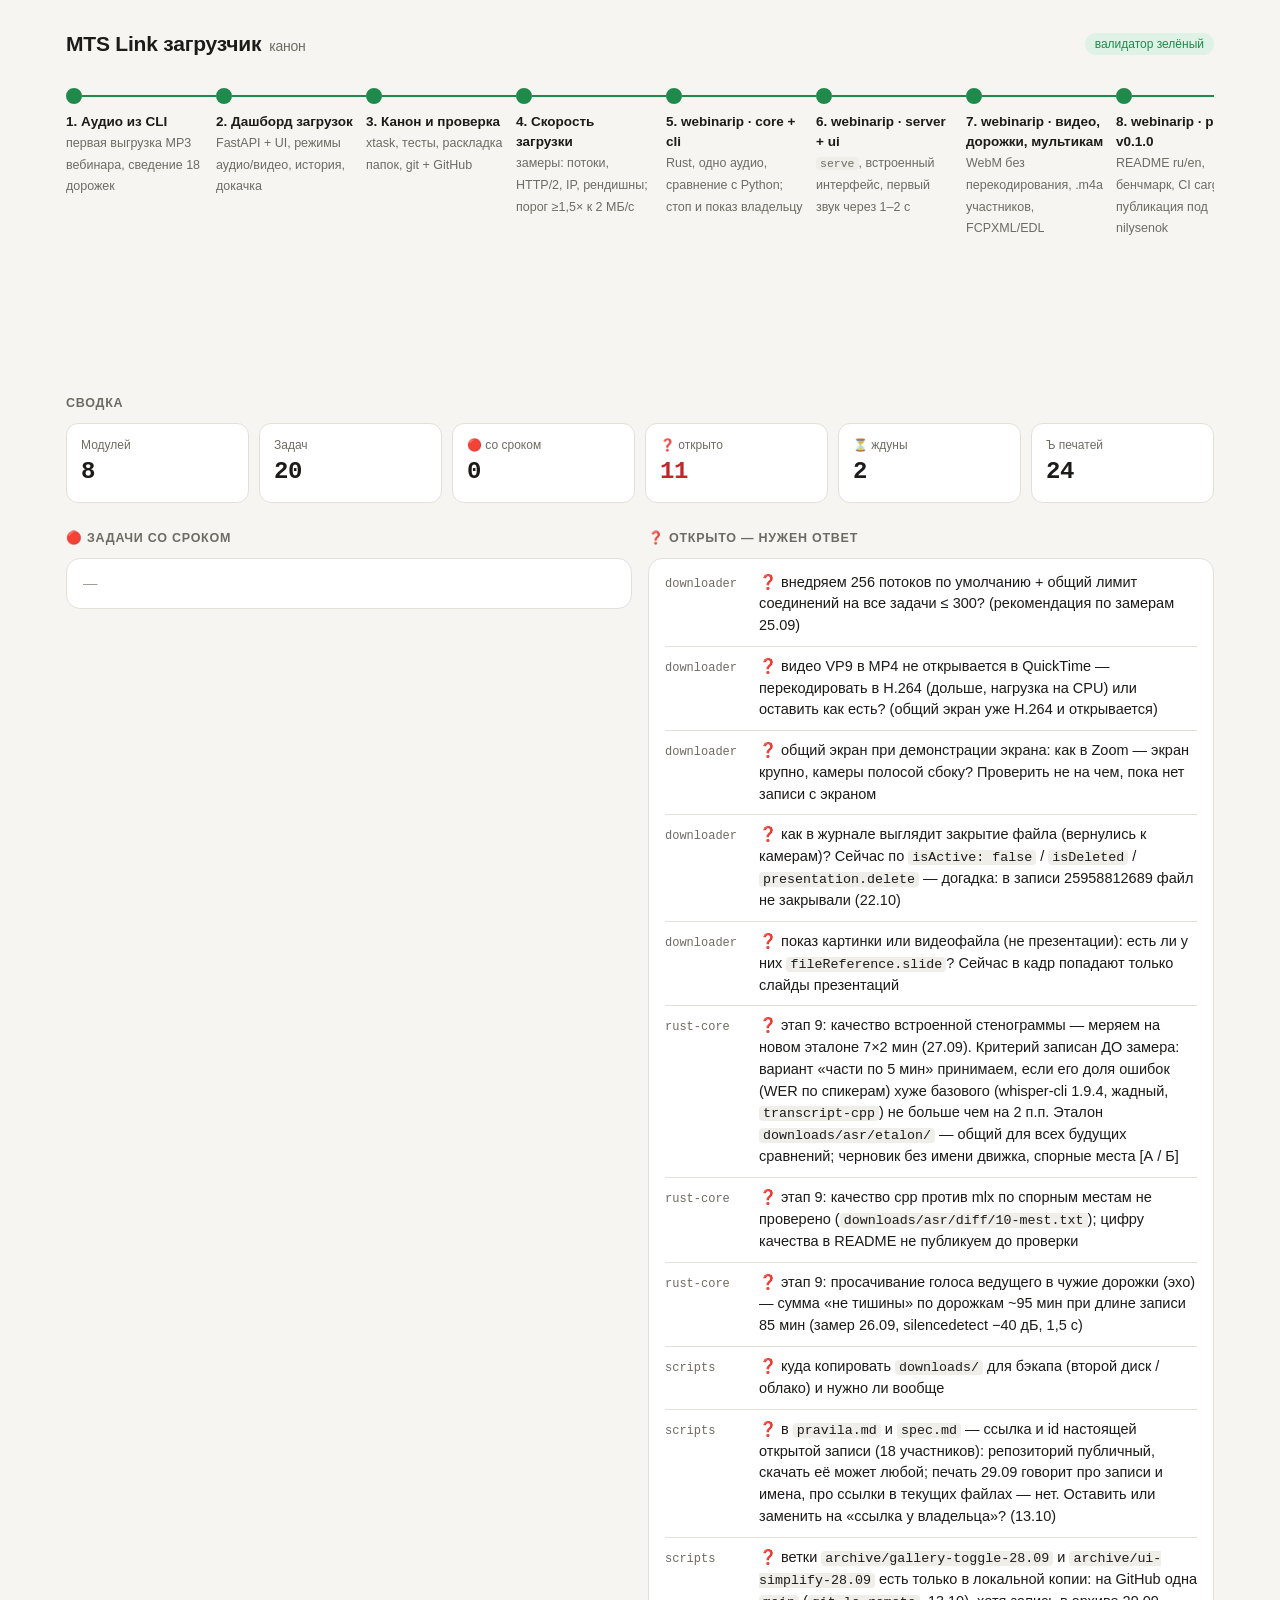
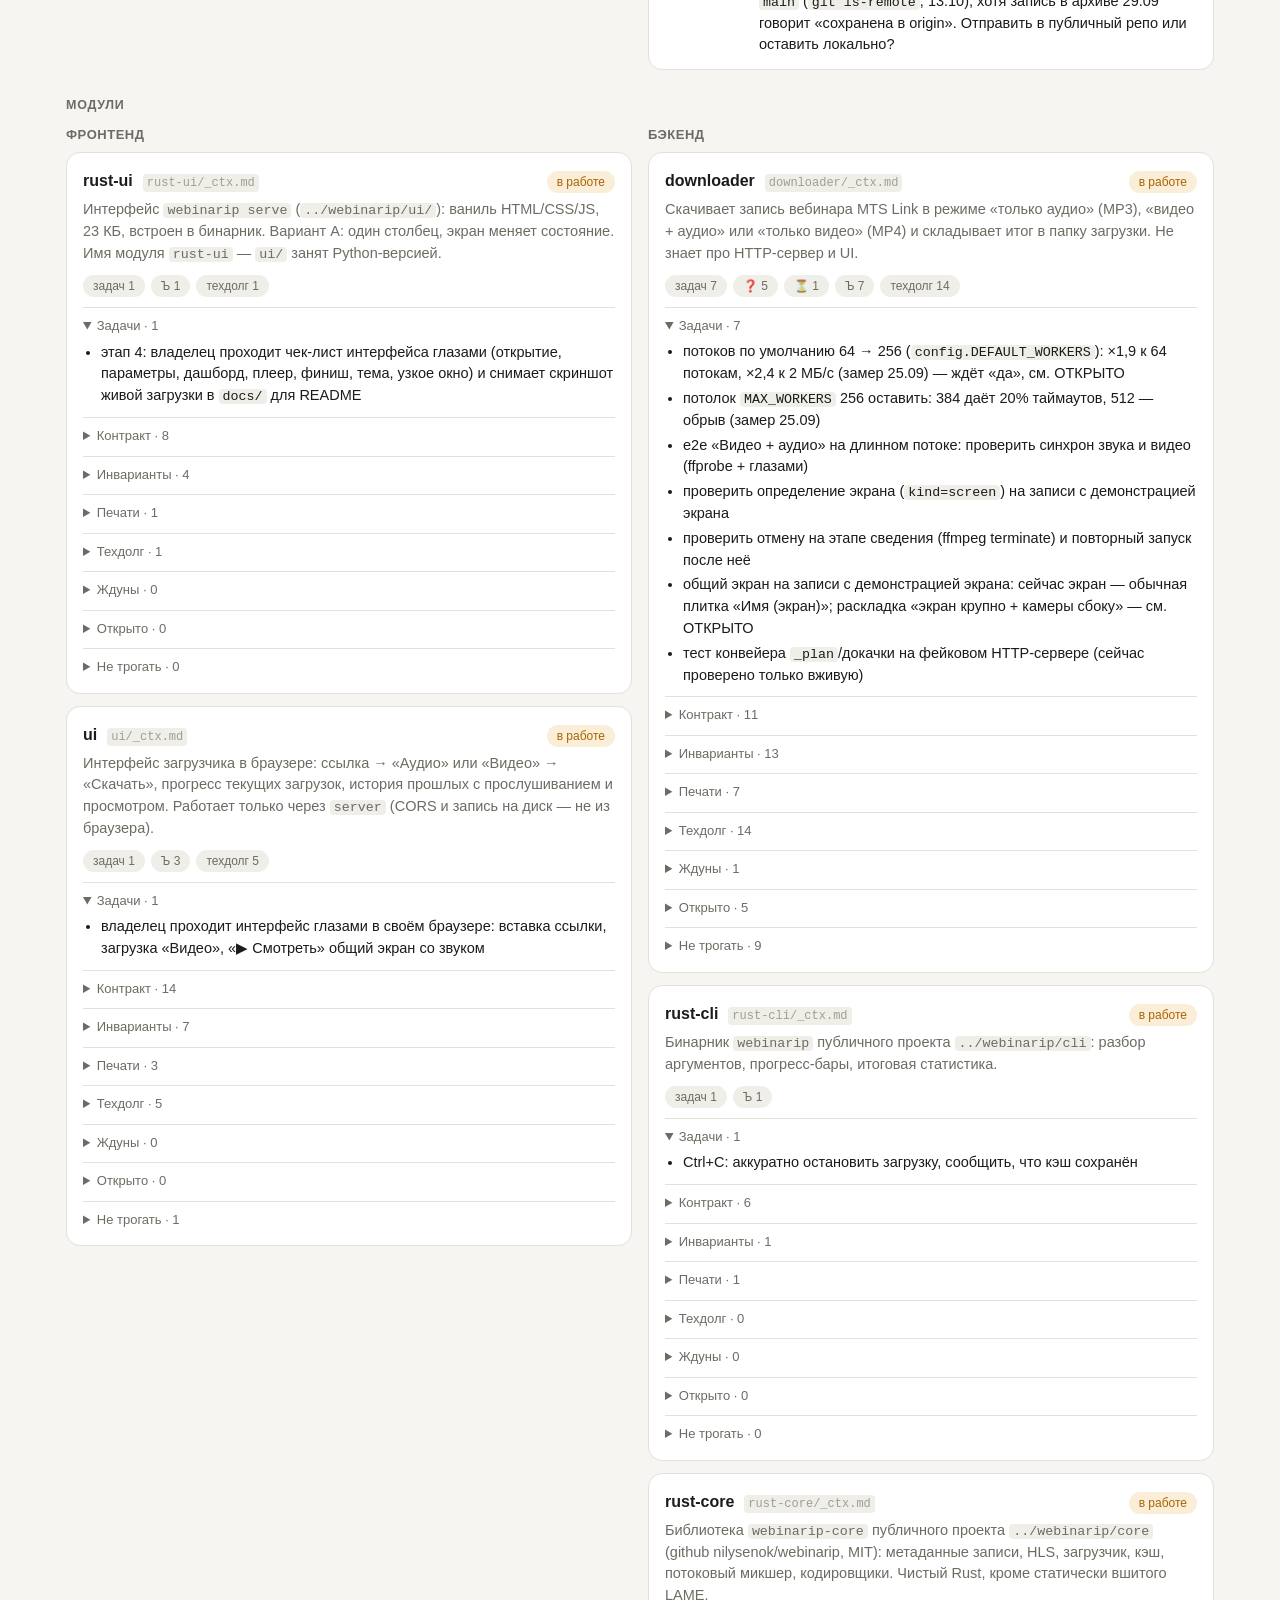
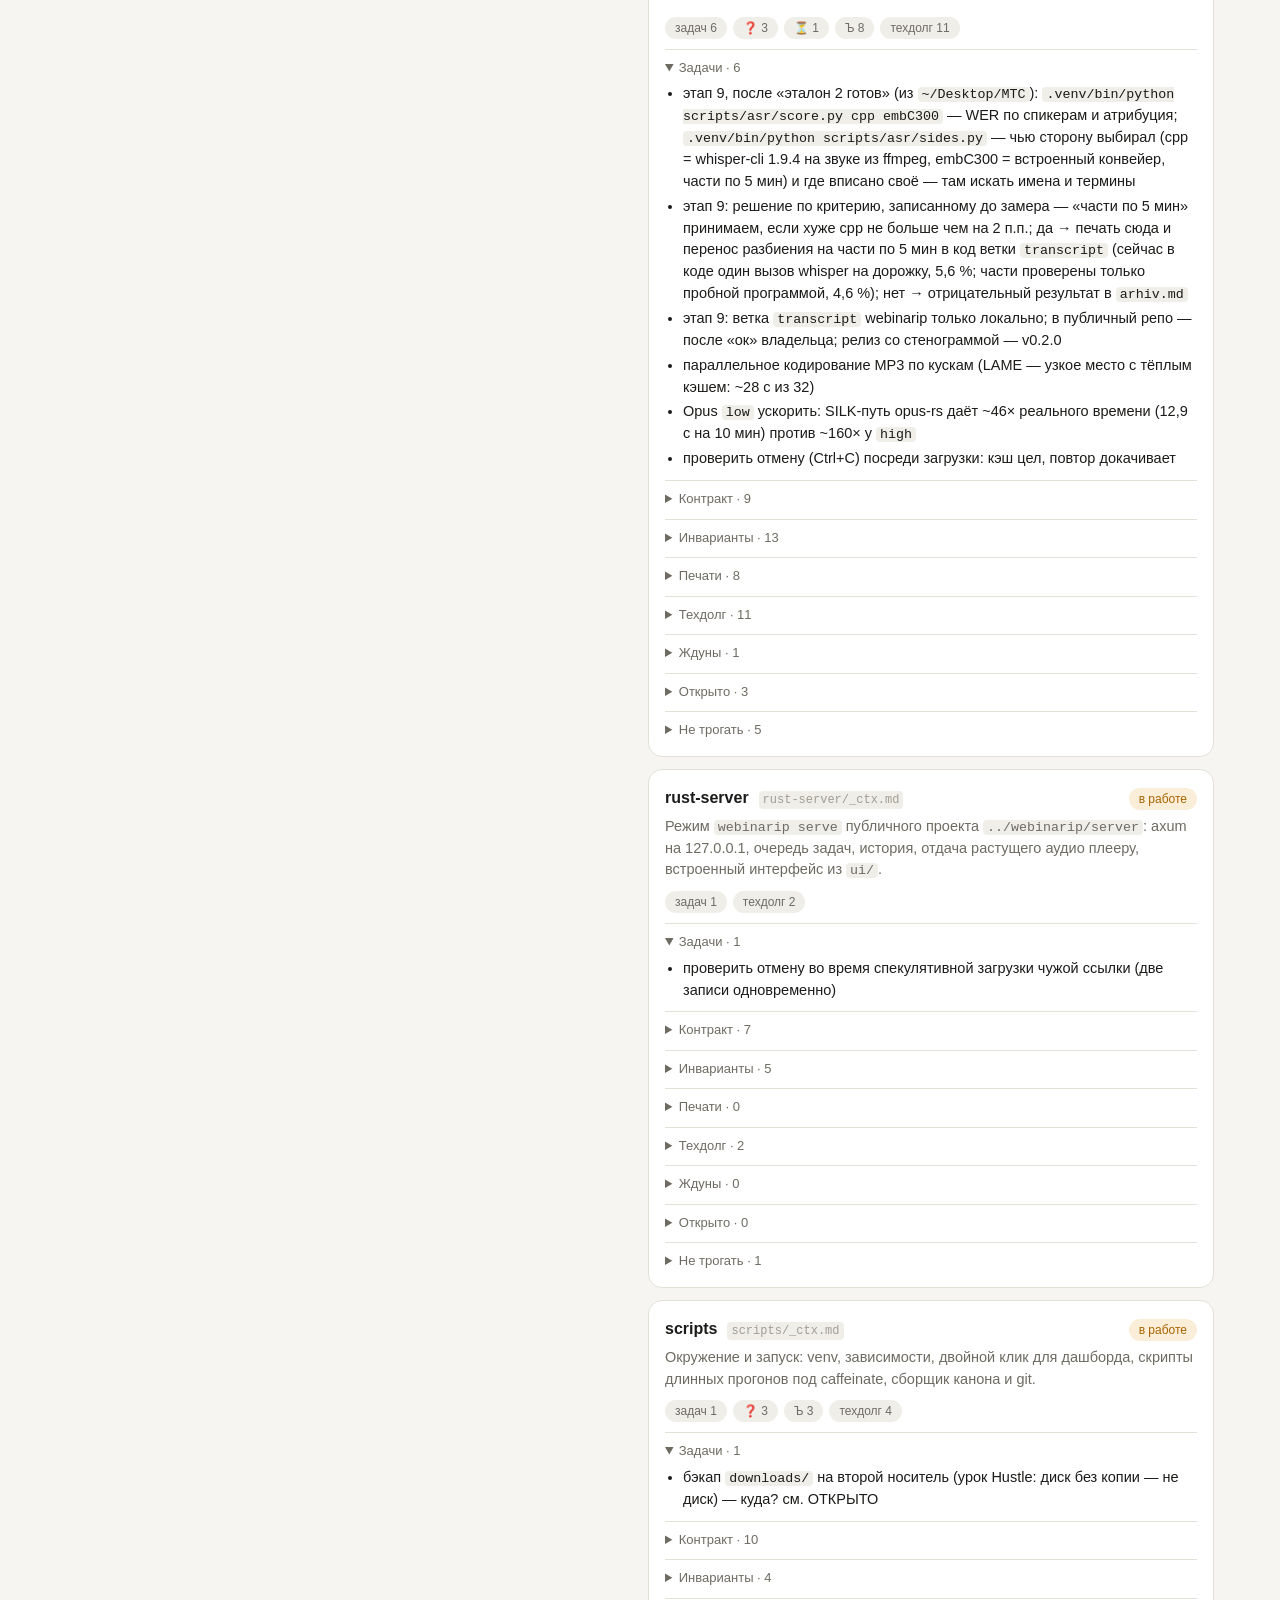
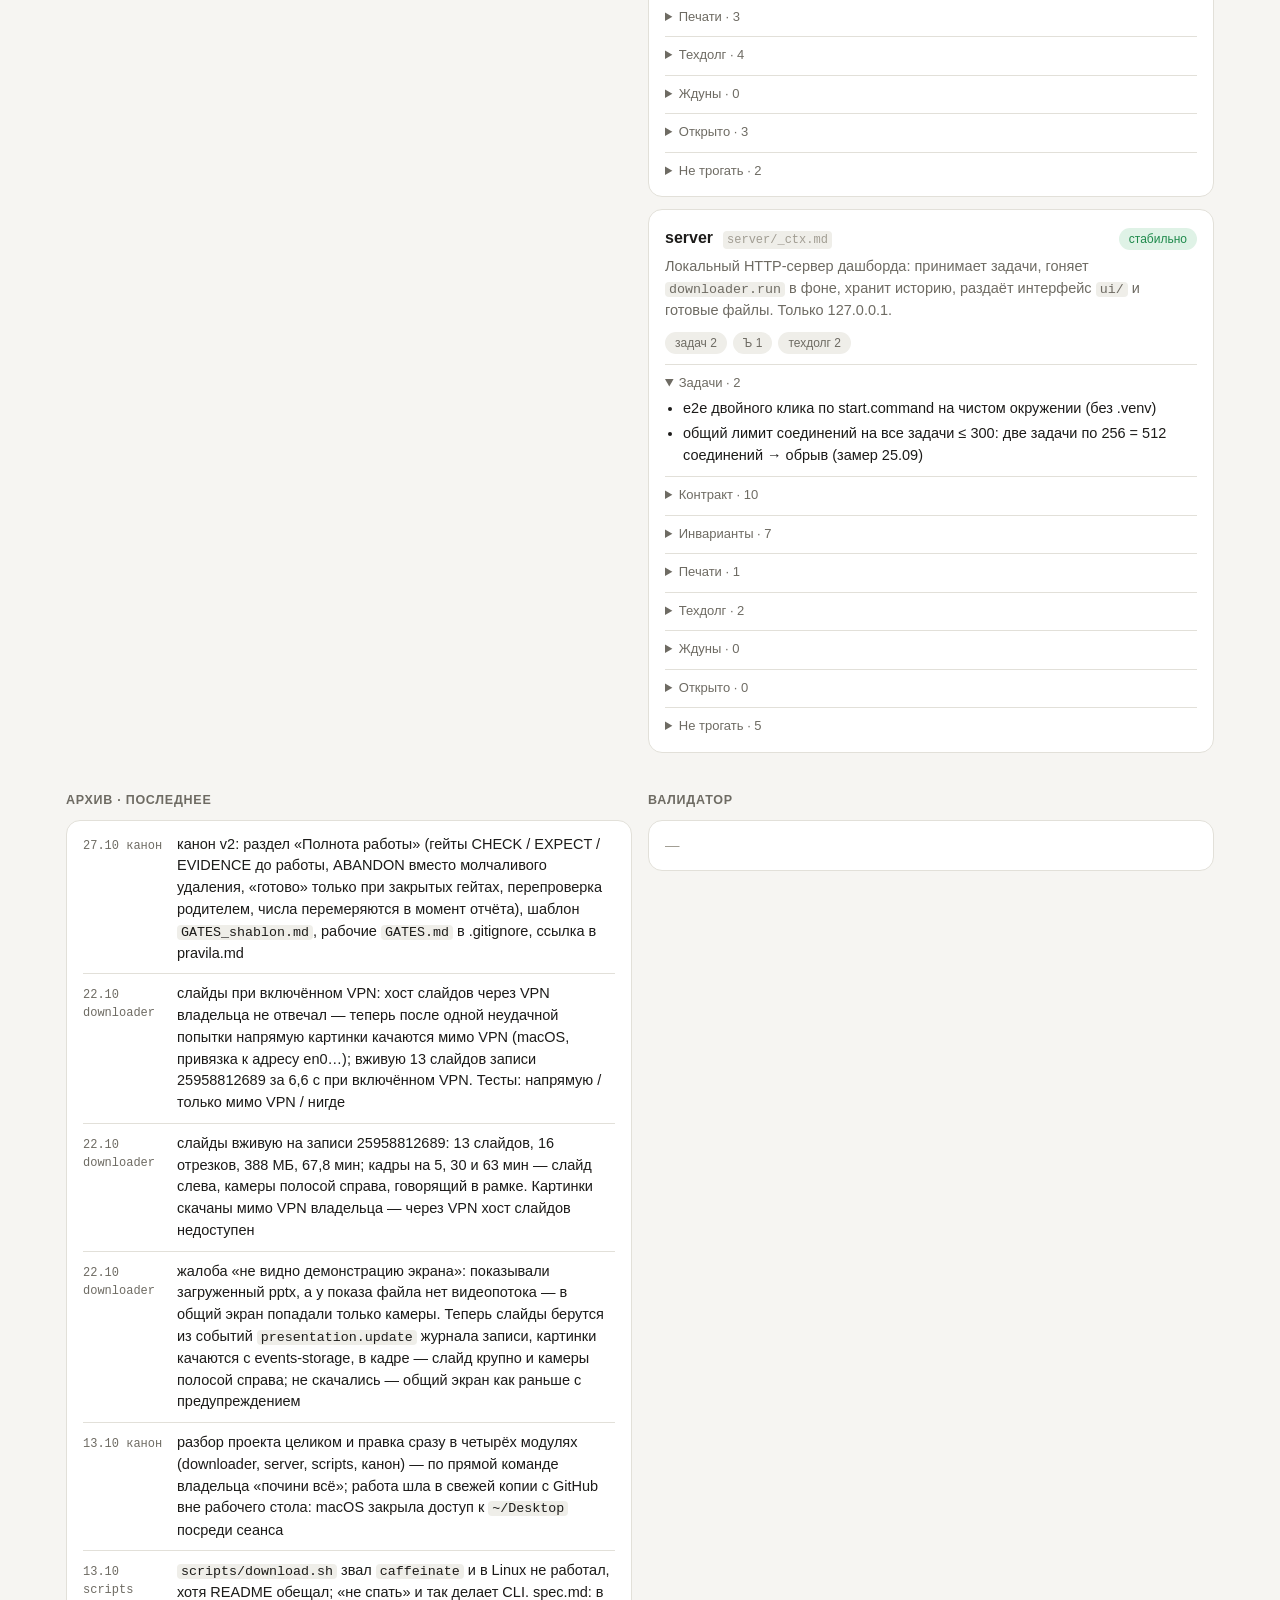
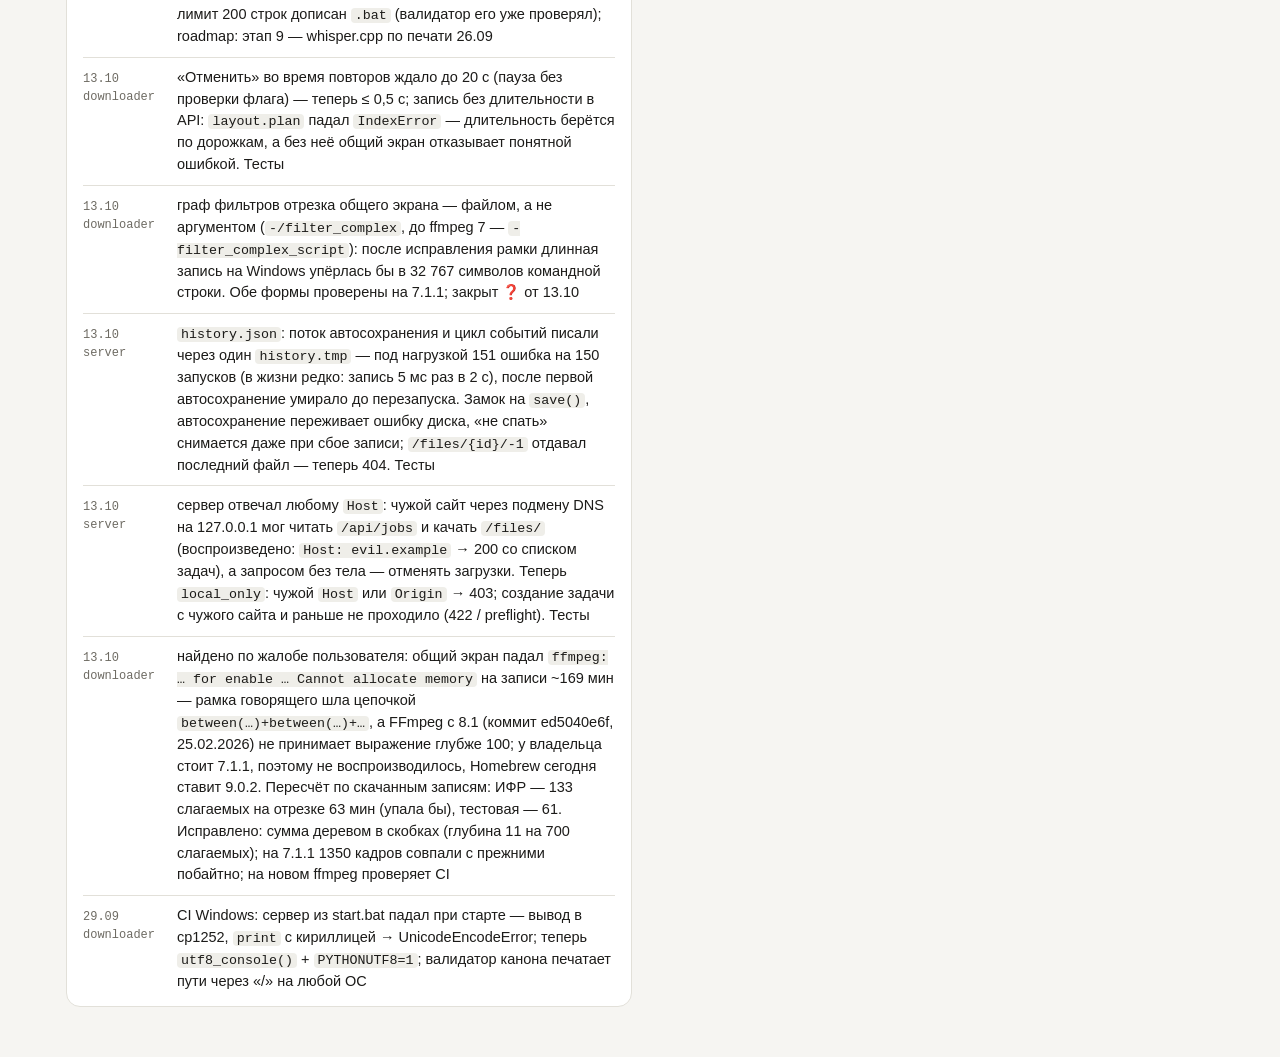
==== commit 1de288c2: "Canon v2: work completeness section, gates template" ====
--- a/dashboard.html
+++ b/dashboard.html
@@ -64,7 +64,7 @@
 <body>
 <div class="wrap" id="app"></div>
 <script>
-const DATA = {"project": "MTS Link загрузчик", "stages": [{"n": 1, "state": "готово", "title": "Аудио из CLI", "desc": "первая выгрузка MP3 вебинара, сведение 18 дорожек"}, {"n": 2, "state": "готово", "title": "Дашборд загрузок", "desc": "FastAPI + UI, режимы аудио/видео, история, докачка"}, {"n": 3, "state": "готово", "title": "Канон и проверка", "desc": "xtask, тесты, раскладка папок, git + GitHub"}, {"n": 4, "state": "готово", "title": "Скорость загрузки", "desc": "замеры: потоки, HTTP/2, IP, рендишны; порог ≥1,5× к 2 МБ/с"}, {"n": 5, "state": "готово", "title": "webinarip · core + cli", "desc": "Rust, одно аудио, сравнение с Python; стоп и показ владельцу"}, {"n": 6, "state": "готово", "title": "webinarip · server + ui", "desc": "`serve`, встроенный интерфейс, первый звук через 1–2 с"}, {"n": 7, "state": "готово", "title": "webinarip · видео, дорожки, мультикам", "desc": "WebM без перекодирования, .m4a участников, FCPXML/EDL"}, {"n": 8, "state": "готово", "title": "webinarip · релиз v0.1.0", "desc": "README ru/en, бенчмарк, CI cargo-dist, публикация под nilysenok"}, {"n": 9, "state": "сейчас", "title": "webinarip · стенограмма с именами спикеров", "desc": "каждая дорожка = человек, whisper.cpp (печать 26.09; в плане был mlx-whisper); сначала разведка и план с критерием остановки; в тестах и README только демо-имена"}], "modules": [{"name": "downloader", "dir": "downloader", "layer": "БЭКЕНД", "purpose": "Скачивает запись вебинара MTS Link в режиме «только аудио» (MP3), «видео + аудио» или «только видео» (MP4) и складывает итог в папку загрузки. Не знает про HTTP-сервер и UI.", "contract": ["- всё, что зависит от ОС, — в `osdeps.py`: `font()` (шрифт с кириллицей: Arial / Arial·Segoe UI / DejaVu·Liberation·Noto, иначе `fc-match`; нет — общий экран без подписей), `filter_path()` (путь для фильтра ffmpeg, `C\\:` экранирован), `Awake` (не спать: caffeinate / SetThreadExecutionState / systemd-inhibit), `reveal()` (Finder / Проводник / xdg-open), `utf8_console()` (вывод в UTF-8 — зовут сервер и CLI при старте)", "- `Job(url, mode, quality, streams, workers, gallery=True)` + `await run(job)` — выполняет задачу; наружу не бросает, итог в `job.status / error / outputs / log`", "- статусы: `queued → meta → download → mix → mux → done | error | cancelled | interrupted`", "- `await analyze(client, url)` → `{sid, title, date, duration, tracks}`; у дорожки `variants`, `has_audio`, `kind`; в `variants` только потоки, где init-сегмент содержит видео, размер — настоящий из `tkhd` (`boxes.video_size`)", "- в режимах с видео итог — один файл `<название> — общий экран.mp4` (отдельные видео каждого — только с `gallery=False` / `--no-gallery`): живая раскладка как в Zoom — в кадре те, у кого сейчас камера, и те, кто говорил за последние 20 с (появляется за 1 с до речи); говорящий — в зелёной рамке, без камеры — тёмная плитка с крупным именем, никого — заставка с названием; сетка по числу людей, до 3×3, порядок по первому появлению, состав держится ≥ 10 с; звук — общий микс (в «Только видео» тоже; отдельные файлы при `--no-gallery` в «Только видео» без звука); H.264 VideoToolbox `-q:v 50`", "- общий экран по модулям: `speech.py` (речь: громкость дорожки > −40 дБ по окнам 0,5 с, паузы ≤ 1,5 с склеены, всплески < 1 с выброшены) → `layout.py` (отрезки с постоянным составом, чистая логика) → `tiles.py` (граф отрезка) → `gallery.py` (отрезки по 3 параллельно, `seg_NNNN_<хеш>.mp4` не пересобираются, склейка concat + звук)", "- показ файла (презентации): видеопотока нет — `slides.parse(eventLogs)` берёт из событий `presentation.*` картинку текущего слайда (`fileReference.slide.url`) и держит её до следующего события → `job.slides` [(с, по, url)]; `slides.load` качает картинки (хост `events-storage.webinar.ru`) в `gallery/slides/<хеш>.png`, уменьшая до 1280×720; пока слайд на экране — он крупно слева, камеры полосой 320 px справа (до 4 в столбец), без людей — слайд на весь кадр; отрезки режутся по сменам слайдов (`layout.with_slides`); хост не ответил напрямую с одной попытки — следующая попытка мимо VPN, с адреса основной сети (`osdeps.direct_addresses`, в журнале задачи строка «Слайды — мимо VPN»); не скачался первый слайд и так — предупреждение и общий экран без слайдов; готовые картинки при перезапуске сеть не трогают", "- `job_folder(job)` → `downloads/ГГГГ-ММ-ДД_ЧЧММ <название>/`, промежуточные — `job.work` = `…/_work/`", "- `job.cancel = True` — мягкая отмена: воркеры и ffmpeg останавливаются, сегменты остаются", "- CLI: `.venv/bin/python -m downloader.cli <ссылка> [--mode audio|av|video] [--quality best|480] [--workers 64] [--no-gallery]`", "- вход API MTS Link: `GET /api/eventsessions/<id>/record?withoutCuts=false` (открытые записи — без авторизации)"], "status": "в работе", "invariants": ["подписи на общем экране — только если в ffmpeg есть `drawtext` (`osdeps.has_filter`): Homebrew-ffmpeg 8+ собран без него, и общий экран падал целиком `No such filter: 'drawtext'` (найдено CI на macOS 29.09); без фильтра — видео без имён", "качаются только нужные HLS-рендишны (аудио `a1/…`, видео — вариант по качеству); mp4 целиком не качается", "сегмент пишется через `.part` + rename — недокачанный файл никогда не лежит под финальным именем", "перезапуск той же задачи не качает сегменты, уже лежащие в `_work/`", "видео не перекодируется (`-c copy`); в режиме av звук — кусок общего микса с `relativeTime` потока", "ffmpeg пишет во временный `*.part.*`; при сбое/отмене он удаляется", "`run()` никогда не бросает исключений наружу", "видео или нет — только по init-сегменту (`hdlr` = `vide`), не по RESOLUTION из master; при склейке поток без видео пропускается с предупреждением, задача не падает", "stderr ffmpeg читается параллельно с прогрессом — полный канал stderr останавливает ffmpeg", "`run()` первым делом поднимает мягкий лимит открытых файлов до 10240 (`limits.py`): из Finder/Терминала macOS даёт 256, а 256 потоков = 256 сокетов + 256 `.part`; не хватает — предупреждение в логе задачи", "граф фильтров отрезка общего экрана ffmpeg читает из файла `_work/gallery/seg_NNNN.graph` (`osdeps.graph_option`: с ffmpeg 7 — `-/filter_complex`, раньше — `-filter_complex_script`), не из аргумента: рамки говорящих на длинной записи — десятки КБ, а командная строка Windows — 32 767 символов (13.10)", "пауза перед повтором запроса (`hls._pause`) проверяет отмену каждые 0,5 с — «Отменить» не ждёт до 20 с (13.10)", "длительность записи: из API, а если там пусто — по концу самой поздней дорожки; без длительности общий экран отказывает понятной ошибкой, а не `IndexError` (13.10)"], "tasks": [{"red": false, "due": "", "text": "потоков по умолчанию 64 → 256 (`config.DEFAULT_WORKERS`): ×1,9 к 64 потокам, ×2,4 к 2 МБ/с (замер 25.09) — ждёт «да», см. ОТКРЫТО"}, {"red": false, "due": "", "text": "потолок `MAX_WORKERS` 256 оставить: 384 даёт 20% таймаутов, 512 — обрыв (замер 25.09)"}, {"red": false, "due": "", "text": "e2e «Видео + аудио» на длинном потоке: проверить синхрон звука и видео (ffprobe + глазами)"}, {"red": false, "due": "", "text": "проверить определение экрана (`kind=screen`) на записи с демонстрацией экрана"}, {"red": false, "due": "", "text": "проверить отмену на этапе сведения (ffmpeg terminate) и повторный запуск после неё"}, {"red": false, "due": "", "text": "общий экран на записи с демонстрацией экрана: сейчас экран — обычная плитка «Имя (экран)»; раскладка «экран крупно + камеры сбоку» — см. ОТКРЫТО"}, {"red": false, "due": "", "text": "тест конвейера `_plan`/докачки на фейковом HTTP-сервере (сейчас проверено только вживую)"}], "debt": ["Windows и Linux проверяются только в GitHub Actions (тесты + запуск start.bat / start.sh с нуля); вживую на них загрузку настоящей записи не гоняли (29.09)", "определение экрана — эвристика по модулю `screensharing*` в eventLogs; в тестовой записи экрана не было, проверить не на чем", "RESOLUTION в master-плейлисте врёт (640×480 у всех, реально 320×180 / 480×270 / 640×360 / 1280×720, и 640×480 у дорожек без камеры): разбор записи делает 2 лишних запроса на дорожку (плейлист + init), 4,5–6 с вместо ~1 с (28.09)", "общий экран: если камера человека шлёт чёрные кадры (ИФР: участник в первые минуты, тестовая запись: другой на 55-й), плитка чёрная с именем внизу, а не «без камеры» с крупным именем — чёрное не распознаём: проход blackdetect (1 кадр/с, 320×180) на ИФР — 204 с, «только ключевые кадры» — 171 с (у VP9 MTS Link ключевой почти каждый кадр), VideoToolbox VP9 не декодирует; критерий «≤ 2 мин» не выполнен (замер 29.09). Сама детекция точна: камера участника 0:11–2:30 и 2:49–6:39", "общий экран: речь — по порогу громкости своей дорожки; громкий шум у молчащего человека тоже выведет его в кадр (порог выбран по замеру 28.09, на 2 записях)", "общий экран перекодируется: ~28× реального времени (105 мин за 3 мин 45 с, M2 Max, 28.09), грузит CPU; в `ui/` не отключается (Ъ ui 28.09) — только `--no-gallery` в CLI", "обход VPN для слайдов — только macOS (`osdeps.direct_addresses`: маршрут по умолчанию через utun/ppp/ipsec → адреса en0…en7); в Windows и Linux при VPN, который не пускает к хосту слайдов, общий экран соберётся без них", "если в отрезке общего экрана Python бросает ошибку, пока ffmpeg соседних отрезков работает, `asyncio.run` (CLI, тесты) виснет на отмене задач вместо ошибки (найдено 22.10 на делении на ноль в `tiles.graph`; в сервере gather не отменяет соседей — не виснет)", "ретраи: 6 попыток с паузой до 20 с; при 403/404 — сразу ошибка. Порог подобран без замеров потерь", "`_work/` занимает ~2× аудио (917 МБ на запись 24554640907, 25.09): сегменты + склеенные `a.mp4`; сегменты нужны для докачки, чистится кнопкой «Удалить промежуточные»", "RAM процесса растёт с числом потоков: 120 МБ на 64, 310 МБ на 256 (замер 25.09) — терпимо, но держать в уме", "скорость упирается в канал пользователя: на 256–320 потоках 5,0–5,5 МБ/с при потолке канала 4,8–6,1 МБ/с на одно соединение к Cloudflare (замер 25.09); выше не прыгнуть без другого канала", "`bytes_total_est` — оценка по среднему размеру сегмента, точного размера заранее нет (HEAD на тысячи сегментов дорого)", "граф из файла на Windows проверен только тестами CI (общий экран собирается), длинная запись с сотнями отрезков речи там вживую не гонялась (13.10)"], "seals": ["Ъ — загрузчик работает на macOS, Windows и Linux; платформенный код — только в `osdeps.py`, остальной код от ОС не зависит (29.09)", "Ъ — общий экран всех камер (как галерея Zoom) — по умолчанию в режимах с видео, со общим звуком; `--no-gallery` отключает (28.09)", "Ъ — с общим экраном в папке один видеофайл — общий экран со звуком; отдельные видео каждого только без общего экрана (29.09, владелец: «нужно одно видео общий экран»; отдельные файлы в «Только видео» беззвучны и путали)", "Ъ — запись = параллельные дорожки участников (18 в тестовой записи); склейка только сведением amix по relativeTime, concat нельзя (25.09)", "Ъ — в amix обязателен `normalize=0`, иначе итог тихий: amix делит громкость на число входов (25.09)", "Ъ — папка на каждую загрузку: `downloads/ГГГГ-ММ-ДД_ЧЧММ <название>/` по моменту загрузки, внутри итог и `_work/`; повтор той же записи не перезаписывает прошлую (25.09)", "Ъ — картинки слайдов, если хост не отвечает через VPN, качаются мимо VPN с адреса основной сети; только они, сегменты — как раньше (22.10, владелец: «слайды при VPN»; через VPN владельца хост слайдов не отвечал, мимо — 0,07 с)"], "waiting": ["⏳ владелец → запись с демонстрацией экрана для проверки `kind=screen` и общего экрана с демонстрацией, с 25.09"], "open": ["❓ внедряем 256 потоков по умолчанию + общий лимит соединений на все задачи ≤ 300? (рекомендация по замерам 25.09)", "❓ видео VP9 в MP4 не открывается в QuickTime — перекодировать в H.264 (дольше, нагрузка на CPU) или оставить как есть? (общий экран уже H.264 и открывается)", "❓ общий экран при демонстрации экрана: как в Zoom — экран крупно, камеры полосой сбоку? Проверить не на чем, пока нет записи с экраном", "❓ как в журнале выглядит закрытие файла (вернулись к камерам)? Сейчас по `isActive: false` / `isDeleted` / `presentation.delete` — догадка: в записи 25958812689 файл не закрывали (22.10)", "❓ показ картинки или видеофайла (не презентации): есть ли у них `fileReference.slide`? Сейчас в кадр попадают только слайды презентаций"], "dont_touch": ["число соединений к `events-delivery-records.webinar.ru` суммарно не выше ~320: на 384 — 20% таймаутов, на 512 — 85–88% ошибок (ConnectTimeout/ReadTimeout), скорость 0,4 МБ/с (замер 25.09, воспроизведено дважды)", "HTTP/2 не включать: 256 потоков по HTTP/2 = 0,65 МБ/с против 5,04 по HTTP/1.1 (замер 25.09) — все запросы идут через одно TCP-соединение", "`media.mix_filter`: `normalize=0` и `adelay=…:all=1` — без них тихий звук или сдвиг только левого канала", "`pipeline._drain`: запись сегмента через `.part` + `replace` — на этом держится докачка", "`gallery.render`: `-reinit_filter 0` перед каждым видеовходом — MTS Link меняет размер кадра внутри потока, без флага граф пересобирается на каждую смену, источники color начинают с нуля и сборка встаёт (ИФР, 28.09; тест `test_frame_size_change_inside_stream`)", "`pipeline.job_folder`: если `job.folder` уже задан, он возвращается как есть — иначе перезапуск уедет в новую папку и докачка сломается", "`limits.raise_open_files()` в начале `_run`: без него дашборд из `start.command` падает `[Errno 24] Too many open files` на первом сегменте при 256 потоках (29.09, воспроизведено: лимит 256 → ошибка, с подъёмом → 315 сегментов за 45 с; тест `test_limits.py`)", "`osdeps.utf8_console()` в начале `server.app` и `cli.main`, `PYTHONUTF8=1` в `start.bat`: без них в Windows при перенаправленном выводе (cp1252) сервер падал на первом print с кириллицей (CI 29.09; тест `test_osdeps`)", "`tiles._any_of`: условия рамки говорящего складываются деревом в скобках, не цепочкой `a+b+c+…` — FFmpeg с 8.1 не принимает выражение глубже 100 и падает «Cannot allocate memory», когда у человека больше 100 отрезков речи на отрезке (13.10, жалоба пользователя на записи ~169 мин; исходники FFmpeg `libavutil/eval.c`, коммит ed5040e6f; тесты `test_layout.BorderTest`, `test_gallery…test_border_with_hundreds_of_speech_spans`)"]}, {"name": "rust-cli", "dir": "rust-cli", "layer": "БЭКЕНД", "purpose": "Бинарник `webinarip` публичного проекта `../webinarip/cli`: разбор аргументов, прогресс-бары, итоговая статистика.", "contract": ["- `webinarip <ссылка> [--audio] [--from T] [--to T] [--tracks host,3,5] [--quality high|low] [--opus|--aac|--wav] [--out DIR] [--connections N≤256] [--session-id ID] [--cache-dir DIR] [--list]`", "- время: `75`, `01:15` (мм:сс, как в ffmpeg), `1:02:03`, `1h2m3s`", "- итог: путь, длительность, размер, время загрузки и сведения, p50/p99 сегмента, повторы, хеджи, 429", "- `WEBINARIP_TRACE=1` — строка прогресса в stderr раз в 5 с (для логов без терминала)", "- `--video` (WebM участников с общим звуком), `--both` (+ файл звука), `--separate` (.m4a участников), `--multicam` (FCPXML + EDL, включает --separate), `--mp4` (ffmpeg, предупреждение), `--video-height N`", "- без `--tracks` видео берётся у дорожек длиннее 30 с (переподключения по несколько секунд пропускаются)"], "status": "в работе", "invariants": ["код возврата 1 и одна строка `error: …` при любой ошибке"], "tasks": [{"red": false, "due": "", "text": "Ctrl+C: аккуратно остановить загрузку, сообщить, что кэш сохранён"}], "debt": [], "seals": ["Ъ — время в `--from/--to`: два числа = `мм:сс` (как ffmpeg и yt-dlp); для часов — `чч:мм:сс` или `1h20m` (25.09)"], "waiting": [], "open": [], "dont_touch": []}, {"name": "rust-core", "dir": "rust-core", "layer": "БЭКЕНД", "purpose": "Библиотека `webinarip-core` публичного проекта `../webinarip/core` (github nilysenok/webinarip, MIT): метаданные записи, HLS, загрузчик, кэш, потоковый микшер, кодировщики. Чистый Rust, кроме статически вшитого LAME.", "contract": ["- видео: `camera::has_video` при планировании читает init видеорендишна (кладёт в кэш) — видео только при `hdlr` = `vide`; порог 30 с без `--tracks` — по длине видеоплейлиста (`VideoPick.min_secs`), не по JSON; `video/` — `fmp4` (кадры с метками и ключевым флагом, размер из `tkhd`), `webm` (VP9 + Opus, кластеры с ключевого кадра, Cues), `patch` (сдвиг `tfdt`, длина в `mehd/mvhd`); `deliver` — видео, дорожки участников, `--mp4`; `export` — FCPXML (видео на дорожках 1…N, звук −1…) и EDL CMX3600", "- `job::produce(dl, opts, (rec, tracks), prog, cancel, on_start)` — общий путь CLI и serve: одно сведение → файл + Opus-пакеты для видео → видео, дорожки, мультикам", "- `Engine` (общий http + AIMD-лимит) → `Download` (загрузка в фоне; `restrict(from,to,slots)` выкидывает лишнее из очереди) → `Render::write_file` (сведение+кодирование, отмена флагом)", "- `job::run(Options, render_progress, on_download)` — то же для CLI одним вызовом", "- `job::fetch_record`, `record::{parse, select}` (`host`, номера из `--list`), `hls::{parse_master, parse_media}`", "- `Progress` — атомарные счётчики для CLI и будущего UI: этап, сегменты, байты, повторы, хеджи, 429, лимит, сведено мс, p50/p99, гистограмма", "- форматы: MP3 (LAME, по умолчанию), Opus в Ogg (opus-rs), AAC .m4a (AudioToolbox на macOS, иначе системный ffmpeg), WAV; качество `high` 48 кГц стерео, `low` 16 кГц моно", "- кэш: `~/Library/Caches/webinarip/<запись>/<дорожка>/a/NNNNN.m4s`; вывод: `<out>/ГГГГ-ММ-ДД_ЧЧММ <название>/<название>[ отрезок].<ext>`", "- session-id только из аргумента / `WEBINARIP_SESSION_ID`, живёт в памяти"], "status": "в работе", "invariants": ["видео или нет — только по init-сегменту (`fmp4::is_video`), не по RESOLUTION из master; `remux` отказывает init без видео (29.09, v0.1.2)", "видео не перекодируется: кадры VP9 копируются; `--mp4` — только системный ffmpeg и только по флагу", "видео качается после всего звука (rank = at + 1e7), чтобы первый звук не ждал тяжёлых сегментов", "`remux` и копия дорожек — в два прохода, в памяти один сегмент (пик 239 МБ на всю запись со всем, было 864)", "кадры пишутся в порядке декодирования; метки видео строго возрастают (WebM — миллисекунды)", "нет блокировки головы очереди: декодер сообщает, какой файл ждёт (`Gate::waited`); `rush.rs` раз в 25 мс дублирует его запрос (если старше ½ p50, до 2 дублей) или берёт вне очереди (если в очереди/на повторе) из резерва внутри потолка (256 = 248 + 8), а пока микшер ждёт дольше p50 — новые обычные запросы не стартуют («фокус»)", "ровно один засчитывает сегмент: состояния PENDING/FLIGHT/DONE, проигравший запрос снимается через Notify", "только HTTP/1.1: HTTP/2 в 7,7 раза медленнее (замер 25.09, Python-серия)", "сегменты качаются в порядке общей шкалы времени; повтор возвращается в очередь со своим приоритетом — иначе микшер стоит (найдено 25.09: один повтор в конце очереди = 100 с простоя сведения)", "сегмент пишется через `.part` + rename; наличие файла = сегмент целиком", "сведение = сумма (как amix normalize=0) + лимитер с упреждением 5 мс, потолок 0,95", "декодер читает дорожку как поток без перемотки и ждёт появления файлов — на этом держится сведение во время загрузки", "`record::select`, `timefmt::parse` — ошибки пользователю на английском, понятные без исходников"], "tasks": [{"red": false, "due": "", "text": "этап 9, после «эталон 2 готов» (из `~/Desktop/МТС`): `.venv/bin/python scripts/asr/score.py cpp embC300` — WER по спикерам и атрибуция; `.venv/bin/python scripts/asr/sides.py` — чью сторону выбирал (cpp = whisper-cli 1.9.4 на звуке из ffmpeg, embC300 = встроенный конвейер, части по 5 мин) и где вписано своё — там искать имена и термины"}, {"red": false, "due": "", "text": "этап 9: решение по критерию, записанному до замера — «части по 5 мин» принимаем, если хуже cpp не больше чем на 2 п.п.; да → печать сюда и перенос разбиения на части по 5 мин в код ветки `transcript` (сейчас в коде один вызов whisper на дорожку, 5,6 %; части проверены только пробной программой, 4,6 %); нет → отрицательный результат в `arhiv.md`"}, {"red": false, "due": "", "text": "этап 9: ветка `transcript` webinarip только локально; в публичный репо — после «ок» владельца; релиз со стенограммой — v0.2.0"}, {"red": false, "due": "", "text": "параллельное кодирование MP3 по кускам (LAME — узкое место с тёплым кэшем: ~28 с из 32)"}, {"red": false, "due": "", "text": "Opus `low` ускорить: SILK-путь opus-rs даёт ~46× реального времени (12,9 с на 10 мин) против ~160× у `high`"}, {"red": false, "due": "", "text": "проверить отмену (Ctrl+C) посреди загрузки: кэш цел, повтор докачивает"}], "debt": ["дорожки участников (.m4a) режутся по границам сегментов (~13 с): байты копируются без перекодирования; смещения в FCPXML/EDL это учитывают (`start`/source in)", "EDL — однодорожечный формат: все клипы подряд списком; полная мультикам-раскладка только в FCPXML", "ffmpeg на выводе в null пишет «non monotonically increasing dts» и для исходного fMP4 с сервера — свойство VFR-потока, не перепаковки (проверено 26.09)", "камеры в тестовой записи — 320×180 (SMALL), 25 fps; заявленное в плейлисте 640×480 не соответствует кадрам", "ожидание микшера на реальном сервере не опускается ниже ~1,5× p50: медленный объект медленный для всех запросов (замер 25.09: два дубля одного сегмента вернулись вместе с оригиналом через ~28 с); на моке с зависшим соединением — 1,1× медианы", "метрика «простой» зависит от способа: по файлу (Gate) 11,5–13,7 с = 1,5–1,9× p50 во всех 3 прогонах CLI; по отсутствию движения сведения в интерфейсе 11,1–17,6 с = 1,4–2,1× p50 (2 прогона, один на 2,09×)", "Opus: `use_cbr = true` обязателен — в VBR opus-rs игнорирует битрейт (24 кбит/с → 53–74 кбит/с, замер 25.09)", "частота дорожек только 48 кГц (иначе ошибка); ресемплинга входа нет — на реальных записях другой не встречалась", "AudioToolbox FFI написан вручную (без bindgen); проверен только на macOS arm64", "`--video-height` и имя папки кэша `v<высота>` — по RESOLUTION из master, а он врёт (640×480 у всех); при нескольких вариантах выбор неточен. Реальный размер файла — из `tkhd` (29.09)", "`--list` у сессии без `mediasession.update` показывает длину 0 (ИФР: камера «14:18 – 14:18», реально ~1,5 ч видео) — длина берётся из JSON записи (29.09)"], "seals": ["Ъ — качество по умолчанию «речь»: моно 48 кГц, MP3 64 кбит/с (Opus 32, AAC 64); стерео 128 и «расшифровка» 16 кГц — опциями `--quality high|low` (25.09)", "Ъ — «фокус» при ожидании микшера — поведение по умолчанию; `WEBINARIP_NO_RUSH=1` отключает дубли и фокус только для диагностики (25.09)", "Ъ — LAME с качеством 7 (`Quality::Ok`): 28,6 с против 38,6 с на q5 (замер 25.09), для речи на 128 кбит/с разницы не слышно (25.09)", "Ъ — жёсткий потолок 256 соединений (`HARD_CAP`), пользователь может только уменьшить; соблюдение 429: лимит ×0,5 + пауза Retry-After; «только для записей, к которым у вас есть права» — в коде и README (25.09)", "Ъ — форматы: MP3 по умолчанию (LAME статически), `--opus`, `--aac` (AudioToolbox / системный ffmpeg); видео — WebM по умолчанию, `--mp4` только через системный ffmpeg; отдельные дорожки — .m4a без перекодирования (25.09)", "Ъ — публичный проект без «MTS» в названии и без упоминаний ИИ; автор Nikita Lysenok; чистая история, канон в него не попадает (25.09)", "Ъ — распознавание речи (этап 9): whisper.cpp, модель large-v3-turbo; выбран по заранее записанному критерию скорости: 1,07× медленнее mlx-whisper < порога 1,5× (замер 26.09); встраивается в бинарник, 5 платформ, без Python (26.09)", "Ъ — видео у дорожки есть, только если в init видеорендишна `hdlr` = `vide`; дорожки с выключенной камерой в `--video` не попадают, без видео — подсказка в CLI (v0.1.2, 29.09)"], "waiting": ["⏳ Никита → слепой эталон A–G: выбрать варианты в «[x / y]» в `downloads/asr/etalon/{A..G}.txt` (слушать `.mp3`), сигнал — «эталон 2 готов» (с 27.09)"], "open": ["❓ этап 9: качество встроенной стенограммы — меряем на новом эталоне 7×2 мин (27.09). Критерий записан ДО замера: вариант «части по 5 мин» принимаем, если его доля ошибок (WER по спикерам) хуже базового (whisper-cli 1.9.4, жадный, `transcript-cpp`) не больше чем на 2 п.п. Эталон `downloads/asr/etalon/` — общий для всех будущих сравнений; черновик без имени движка, спорные места [А / Б]", "❓ этап 9: качество cpp против mlx по спорным местам не проверено (`downloads/asr/diff/10-mest.txt`); цифру качества в README не публикуем до проверки", "❓ этап 9: просачивание голоса ведущего в чужие дорожки (эхо) — сумма «не тишины» по дорожкам ~95 мин при длине записи 85 мин (замер 26.09, silencedetect −40 дБ, 1,5 с)"], "dont_touch": ["`decode.rs`: сдвиг позиций по `tfdt` первого фрагмента — symphonia его не учитывает, без сдвига `--from/--to` дают тишину", "`cache.rs`: уникальное временное имя в `write_atomic` — общий `.part` роняет загрузку при дублях сегмента", "`fetch.rs`: приоритетная очередь с исходным приоритетом при повторе — замена на «задача на сегмент + семафор» вернёт простой сведения", "`mix.rs`: `starts_at` у входа — без него микшер ждёт первую порцию дорожки, которая начинается через час, и встаёт", "`encode/aac.rs`: `BufferList` вложенной структурой — плоская раскладка ломает выравнивание указателя (AudioBufferList)"]}, {"name": "rust-server", "dir": "rust-server", "layer": "БЭКЕНД", "purpose": "Режим `webinarip serve` публичного проекта `../webinarip/server`: axum на 127.0.0.1, очередь задач, история, отдача растущего аудио плееру, встроенный интерфейс из `ui/`.", "contract": ["- `webinarip serve [--port 5040] [--out ~/Downloads/webinarip] [--no-open] [--cache-dir]`; порт занят → любой свободный", "- `POST /api/probe {link, session_id?}` → запись; сразу стартует спекулятивная загрузка всего аудио", "- `POST /api/jobs {links, session_id?, format, quality, from, to, tracks[]}` → `{ids}`; ссылки через пробел = пакет", "- `GET /api/state` → probe (с прогревом), текущая/последняя задача (этап, %, скорость, ETA, ×реального времени, дорожки, гистограмма, p50/p99), `queued`, история", "- `GET /api/jobs/{id}/audio` — растущий поток MP3/Opus во время сведения, после — файл потоком с Range (`files.rs`, `bytes=a-b | a- | -n`, 416 за концом)", "- `POST /api/jobs/{id}/cancel`, `POST /api/reveal {path}` (только пути, созданные приложением)", "- история: `<кэш>/history.json`, 50 записей, без session-id"], "status": "в работе", "invariants": ["слушать только 127.0.0.1", "один `Engine` на session-id: потолок 256 соединений общий для всех задач и спекулятивных загрузок", "задачи выполняются по одной, по порядку; «ещё N в очереди»", "при старте задачи загрузка урезается до её отрезка и дорожек (`Download::restrict`) — лишнее не качается", "session-id живёт только в памяти, в историю и логи не попадает"], "tasks": [{"red": false, "due": "", "text": "проверить отмену во время спекулятивной загрузки чужой ссылки (две записи одновременно)"}], "debt": ["`ui/` лежит вне крейта (`include_bytes!(\"../../ui/…\")`) — для `cargo publish` понадобится копия внутри крейта или build.rs", "проценты: пока идёт загрузка — по сегментам на диске, последние 3% — сведение"], "seals": [], "waiting": [], "open": [], "dont_touch": ["`view.rs`: один замок на оператор — два `lock()` одного мьютекса в одном выражении дают взаимоблокировку"]}, {"name": "rust-ui", "dir": "rust-ui", "layer": "ФРОНТЕНД", "purpose": "Интерфейс `webinarip serve` (`../webinarip/ui/`): ваниль HTML/CSS/JS, 23 КБ, встроен в бинарник. Вариант A: один столбец, экран меняет состояние. Имя модуля `rust-ui` — `ui/` занят Python-версией.", "contract": ["- файлы: `index.html`, `style.css`, `app.js` (события, опрос), `view.js` (отрисовка), `fmt.js` (форматы, API)", "- ожидание: крупное поле в фокусе, Enter — старт, режимы, «Параметры ▸» (формат, качество, отрезок, дорожки-чипы, session-id), «Недавние»", "- вставка ссылки → probe: название · длительность · дорожки · «прогрев N%»", "- режимы «видео» и «оба» активны; в «Параметрах ▸ Ещё»: дорожки участников, монтажный проект, MP4 (ffmpeg, медленно); итог «N файлов · размер»", "- качество: «речь · моно» (по умолчанию) | «стерео» | «для расшифровки · 16 кГц»; под гистограммой «ожидание ≤ N с» (простой микшера)", "- загрузка: шапка в одну строку, крупные цифры (МБ/с · осталось · %), на сведении «×N к реальному времени», степпер, тонкие полосы дорожек на шкале записи, плеер, гистограмма задержек p50/p99, «ещё N в очереди», «Отменить»", "- готово: «заняло · файл · 100%», «Показать в папке»", "- опрос `/api/state`: 0,5 с при работе, 2 с в покое"], "status": "в работе", "invariants": ["без фреймворков, сборщиков, веб-шрифтов и иконочных библиотек; всё ≤ 60 КБ до сжатия", "тёмная тема по умолчанию, светлая — по `prefers-color-scheme`", "один экран без прокрутки на 1280×800 и 390×844 (проверено скриншотами 25.09)", "любой текст с сервера — через `esc()`; session-id в localStorage не пишется"], "tasks": [{"red": false, "due": "", "text": "этап 4: владелец проходит чек-лист интерфейса глазами (открытие, параметры, дашборд, плеер, финиш, тема, узкое окно) и снимает скриншот живой загрузки в `docs/` для README"}], "debt": ["headless Chrome на macOS не сужает окно меньше ~500 px — мобильную вёрстку проверять через iframe 390 px"], "seals": ["Ъ — компоновка «вариант A»: один столбец, экран меняет состояние; очередь — строкой «ещё N в очереди» (25.09)"], "waiting": [], "open": [], "dont_touch": []}, {"name": "scripts", "dir": "scripts", "layer": "БЭКЕНД", "purpose": "Окружение и запуск: venv, зависимости, двойной клик для дашборда, скрипты длинных прогонов под caffeinate, сборщик канона и git.", "contract": ["- `start.command` ставит `ffmpeg-full` (Homebrew, keg-only, с drawtext) первым в PATH, если он установлен; README для macOS советует `brew install ffmpeg-full`", "- запуск: `start.command` (macOS, Finder), `start.bat` (Windows, Проводник; winget-подсказки, UTF-8 через chcp 65001), `start.sh` (Linux и macOS из терминала; apt/dnf-подсказки) — все создают `.venv`, ставят зависимости и открывают дашборд", "- `.gitattributes`: `*.bat` — CRLF, `*.sh` / `*.command` — LF; CI `.github/workflows/tests.yml`: тесты на macOS, Windows, Ubuntu + запуск start.bat / start.sh с нуля до ответа дашборда", "- `start.command` (корень) — двойной клик в Finder: найти рабочий Python 3.10+, создать `.venv`, поставить `requirements.txt`, поднять сервер, открыть браузер; если сервер уже жив — просто открыть", "- `scripts/download.sh <ссылка> [--mode …]` — короткая форма CLI-загрузки (macOS, Linux); «не спать» делает сам CLI (`osdeps.Awake`), `caffeinate` в скрипте убран — в Linux его нет (13.10)", "- `scripts/bench.py <ссылка> --secs 60 --workers 64,256 [--http2] [--ip A,B]` — замер скорости сегментов без записи на диск; `--http2` требует `pip install h2` (в requirements нет — HTTP/2 проигрывает)", "- `requirements.txt`: fastapi, uvicorn, httpx; внешняя зависимость — `ffmpeg`/`ffprobe` (Homebrew)", "- `xtask.py` + `tools/` — сборщик и валидатор канона; `tests/` — unittest", "- `scripts/asr/` — замер распознавания речи (этап 9): `setup.sh` (whisper-cpp, `.venv-asr` с mlx-whisper, модели в `~/.cache`) → `tracks.sh <ссылка>` → `vad.py` → `run_cpp.sh` / `run_mlx.py` → `merge.py cpp|mlx` → `score.py cpp mlx`; `etalon.py` и `diff10.py` не перезаписывают выверенное без `--force`; `etalon2.py cpp embC300` — слепой эталон 7×2 мин (27.09): черновик из двух движков, расхождения «[x / y]» в случайном порядке, ключ в `etalon/.key.json`; `score.py` не считает, пока в эталоне есть невыбранные скобки; всё одной строкой — `run_all.sh <ссылка>`", "- git: публичный GitHub `nilysenok/webinar-downloader` (origin, push после каждой сессии; старый адрес mts-link-downloader перенаправляется); в git не идут `.venv/`, `downloads/`, `tracks/`, `history.json`"], "status": "в работе", "invariants": ["Python для проекта — только `.venv/bin/python` (3.12); исключение — `.venv-asr/` только для mlx-whisper (тянет torch)", "модели и всё долгоживущее — в `~/.cache`, результаты — в `downloads/`; временная папка сессии — не хранилище", "настоящие стенограммы, звук и эталон — только в `downloads/asr/` (персональные данные); в тестах — только «Спикер N»", "всё, что должно выполниться без человека, — одной строкой в `scripts/*.sh`"], "tasks": [{"red": false, "due": "", "text": "бэкап `downloads/` на второй носитель (урок Hustle: диск без копии — не диск) — куда? см. ОТКРЫТО"}], "debt": ["клиент Hugging Face (`snapshot_download`) завис на 1,23 из 1,61 ГБ (26.09) — `setup.sh` качает через `curl -C -` с проверкой sha256", "Homebrew `python@3.13` 3.13.7 сломан: бинарник `python3.13` — пустой файл 0 байт, `python3` молча ничего не делает (25.09). Лечится `brew reinstall python@3.13`; проект живёт на 3.12, поэтому не чиним", "`caffeinate -i` не спасает от сна при закрытой крышке — крышку во время длинной загрузки не закрывать", "зависимости в `requirements.txt` без верхних границ: CI ставит свежие версии и может покраснеть без изменений в коде; starlette уже предупреждает, что `TestClient` поверх httpx устарел (13.10, fastapi 0.141 / starlette 1.7)"], "seals": ["Ъ — сборщик канона: `python xtask.py`, валидатор `python xtask.py --check` (вместо cargo xtask) (25.09)", "Ъ — репозиторий публичный, `nilysenok/webinar-downloader`, MIT, со всей историей: владелец выбрал открыть текущий, зная, что в старых коммитах имена участников, ссылки на записи и прежний файл правил; в текущих файлах имён нет (29.09)", "Ъ — в git не попадают записи, расшифровки, история загрузок и имена участников настоящих вебинаров: всё это в `downloads/` и `history.json` (в .gitignore); в тестах и снимках — только вымышленные (29.09)"], "waiting": [], "open": ["❓ куда копировать `downloads/` для бэкапа (второй диск / облако) и нужно ли вообще", "❓ в `pravila.md` и `spec.md` — ссылка и id настоящей открытой записи (18 участников): репозиторий публичный, скачать её может любой; печать 29.09 говорит про записи и имена, про ссылки в текущих файлах — нет. Оставить или заменить на «ссылка у владельца»? (13.10)", "❓ ветки `archive/gallery-toggle-28.09` и `archive/ui-simplify-28.09` есть только в локальной копии: на GitHub одна `main` (`git ls-remote`, 13.10), хотя запись в архиве 29.09 говорит «сохранена в origin». Отправить в публичный репо или оставить локально?"], "dont_touch": ["`start.command`: перебор `python3.12 → … → python3` с проверкой `print(...)` — голый `python3` на этой машине битый и молчит", "дашборд, поднятый из фонового процесса (не из своего окна Терминала), умирает вместе с ним (29.09: «Failed to fetch» в UI) — поднимать через `open start.command`, свой Терминал; лимит файлов там 256, его поднимает сам загрузчик"]}, {"name": "server", "dir": "server", "layer": "БЭКЕНД", "purpose": "Локальный HTTP-сервер дашборда: принимает задачи, гоняет `downloader.run` в фоне, хранит историю, раздаёт интерфейс `ui/` и готовые файлы. Только 127.0.0.1.", "contract": ["- «не спать» во время загрузок и «показать в папке» — через `downloader.osdeps` (Awake, reveal): одинаково на macOS, Windows, Linux", "- `history.json` читается и пишется в UTF-8 явно — в Windows по умолчанию cp1251 (29.09)", "- запуск: `.venv/bin/python -m server.app` (порт `PORT`, по умолчанию 8765)", "- `POST /api/analyze {url}` → запись и дорожки с вариантами видео (без URL рендишнов)", "- `POST /api/jobs {url, mode, quality, streams, workers}` → 201 + задача; всё, кроме `url`, необязательно; пустой `streams` — все камеры записи (28.09)", "- `GET /api/jobs` → задачи новые сверху; + `speed, eta, progress, bytes_total_est, work_size, outputs[].exists`", "- `POST /api/jobs/{id}/cancel | restart | reveal | clean`, `DELETE /api/jobs/{id}` (409 для активной)", "- `GET /files/{id}/{n}[?dl=1]` → n-й итоговый файл (Range поддерживается); номера вне списка — 404", "- `GET /` и статика — `ui/`", "- `history.json` в корне: список `Job.to_dict()`; автосохранение раз в 2 с, пока есть активные"], "status": "стабильно", "invariants": ["файлы интерфейса (всё, кроме `/api/` и `/files/`) отдаются с `Cache-Control: no-cache` — браузер сверяет их по ETag при каждом открытии (29.09)", "обработчики, запускающие задачи (`create`, `restart`), — `async def`", "после рестарта сервера активные задачи становятся `interrupted`, «Продолжить» докачивает", "«Удалить из истории» не удаляет файлы; «Удалить промежуточные» трогает только `_work/` внутри `downloads/`", "пока есть активная задача, живёт `caffeinate -i -w <pid сервера>`", "`local_only`: ответ только при `Host` = 127.0.0.1 / localhost / [::1] и только если `Origin` (когда он есть) — тот же; иначе 403 (13.10)", "`store.save()` — под замком `_saving`: её зовут и цикл событий, и поток автосохранения; `/files/{id}/{n}` — только существующий номер, 404 иначе (13.10)"], "tasks": [{"red": false, "due": "", "text": "e2e двойного клика по start.command на чистом окружении (без .venv)"}, {"red": false, "due": "", "text": "общий лимит соединений на все задачи ≤ 300: две задачи по 256 = 512 соединений → обрыв (замер 25.09)"}], "debt": ["состояние задач только в памяти процесса + history.json; при падении сервера теряется прогресс с момента последнего автосохранения (≤2 с)", "`GET /api/jobs` отдаёт полный журнал и дорожки каждой задачи на каждом опросе — пока история короткая, не мешает"], "seals": ["Ъ — сервер на FastAPI + uvicorn в том же .venv, UI опрашивает статус (без SSE) (25.09)"], "waiting": [], "open": [], "dont_touch": ["`app.mount(\"/\", StaticFiles…)` — строго последним, иначе перекроет `/api` и `/files`", "`store.launch`: `job.reset()` сохраняет `folder` — на этом держится перезапуск в ту же папку", "`fresh_ui` (middleware `Cache-Control: no-cache`): без него после обновления интерфейса браузер собирает страницу из старого CSS/JS в кэше и новой разметки — кнопки наезжают друг на друга (29.09, жалоба владельца; тест `test_server_api.FreshUi`)", "`local_only` (проверка `Host` и `Origin`): без неё чужой сайт через подмену DNS на 127.0.0.1 читает `/api/jobs` (названия, имена участников, пути) и качает `/files/`, а запросом без тела отменяет загрузки (13.10, воспроизведено: `Host: evil.example` → 200 со списком задач; тест `test_server_api.LocalOnly`)", "`store._saving` и `list(jobs.values())` в `save()`: без них поток автосохранения и цикл событий делят `history.tmp` — `FileNotFoundError` / «dictionary changed size», автосохранение молча умирало до перезапуска (13.10, под нагрузкой 151 ошибка на 150 запусков; тест `test_server_api.History`)"]}, {"name": "ui", "dir": "ui", "layer": "ФРОНТЕНД", "purpose": "Интерфейс загрузчика в браузере: ссылка → «Аудио» или «Видео» → «Скачать», прогресс текущих загрузок, история прошлых с прослушиванием и просмотром. Работает только через `server` (CORS и запись на диск — не из браузера).", "contract": ["- подписи по ОС (`util.js`): кнопка папки «В Finder» / «В проводнике» / «Открыть папку», подсказка «запустите start.command / start.bat / start.sh»; `fileName` режет путь и по «\\» (Windows)", "- `ui/index.html` + `style.css` (основа, форма, история, плеер) + `board.css` (карточка, подробности, шкала)", "- ES-модули без сборки: `app.js` (вход, опрос, действия), `form.js`, `board.js` (карточка загрузки), `more.js` (подробности: цифры, шкала участников, журнал), `history.js`, `player.js`, `util.js`, `icons.js` (единый набор иконок; в `index.html` — `<i data-icon>`, их подставляет `hydrate()`)", "- форма шлёт `POST /api/jobs {url, mode}`: mode = `audio | av`; камеры, качество, соединения — по умолчанию сервера", "- после вставки ссылки — сводка `POST /api/analyze`: название · длительность · участников · камер; отправка её не ждёт", "- карточка загрузки: %, этап словами, шаги, скорость / скачано / прошло, «Отменить» (с подтверждением); остальное — под кнопкой «Подробнее»", "- история: главное действие в строке («▶ Слушать» MP3, «▶ Смотреть» общий экран, «Продолжить» для прерванных), «В Finder»; файлы, «Скачать заново», «Удалить промежуточные», «Убрать из списка», «Журнал и цифры» — под кнопкой «Подробнее» (видна и на телефоне); статус (Ошибка / Прервано) — первым в строке под названием, не в конце названия (29.09)", "- плеер: MP3 — полоса внизу, общий экран (H.264) — окно поверх страницы, Esc закрывает", "- `favicon.svg` — фавиконка: красный (`--accent` #e3262f) скруглённый квадрат, белая стрелка «скачать» в лоток; SVG, читается и в 16 px; подключена в `<head>` (тест `tests/test_ui.py`)", "- опрос `GET /api/jobs`: 1 с при активных задачах, 3 с без них", "- кнопки — через `data-act` + `data-id` и один делегированный обработчик: cancel, restart, reveal, clean, delete, play", "- localStorage: только последний режим", "- «Подробнее» — кнопка с рамкой (в строке истории и в карточке загрузки), не серый текст: владелец не видел её (29.09); выбранный режим — кружок с галочкой справа; MP3 играет в плавающей карточке внизу", "- все дополнительные действия и техника — под «Подробнее»: в строке истории и в карточке загрузки одно и то же слово (29.09, владелец: «все допы в подробнее»)"], "status": "в работе", "invariants": ["сетка: отступы кратны 4; скругления `--r-lg` 16 / `--r-md` 12 / `--r-sm` 10; высоты `--h-field` 48, `--h-btn` 36, `--h-sm` 34, плитки `--tile` 40; поле строк и карточек `--pad-x` (20, на телефоне 16) — левый край карточки загрузки и плиток истории на одной вертикали, правые края кнопок/цифр тоже; раскрытая строка начинается под названием (29.09)", "иконки — только из `icons.js` (24×24, линия 2, скруглённые концы; «play» — заливкой); текстовые символы ▶ ↓ ✕ › вместо иконок запрещены — разная толщина и базовая линия в разных шрифтах (29.09, тест `test_ui.Icons`)", "красный — только действия и выбранное: «Скачать», главная кнопка строки, рамка и плитка выбранного режима; плитки записей в истории нейтральные (29.09)", "история перерисовывается только при изменении данных — клики и открытые «Подробнее» не сбиваются", "открытые `<details>` помнятся по ключу `data-log` = `<id>:more` / `<id>:log`", "любой текст с сервера — через `esc()`", "отправка не требует анализа записи ни в одном режиме"], "tasks": [{"red": false, "due": "", "text": "владелец проходит интерфейс глазами в своём браузере: вставка ссылки, загрузка «Видео», «▶ Смотреть» общий экран со звуком"}], "debt": ["снимки для публикаций — только на демо-данных (подмена `/api/jobs` в браузере, вымышленные названия и участники): в настоящей истории имена людей и пути владельца (29.09)", "проверка плеера в headless Chrome: видео со звуком встаёт на паузу через ~1 с — ограничение автозапуска без настоящего жеста; без звука играет ровно (16,8 с за 16 с), паузу ставит браузер, не код (трассировка `pause()`, 29.09)", "нет тестов JS; синтаксис проверен `node --input-type=module --check`, поведение — скриншотами headless Chrome (28.09)", "отдельные файлы камер (VP9, только при `--no-gallery`) встроенным плеером не открываются — только «скачать» / «В Finder»; «▶» есть у MP3 и общего экрана", "сводка о записи — тот же разбор, что у задачи: 4,5–6 с на запись из 18 дорожек (см. downloader, RESOLUTION)"], "seals": ["Ъ — интерфейс загрузчика живёт в `ui/index.html`, `dashboard.html` в корне — дашборд канона, собирается xtask (25.09)", "Ъ — в интерфейсе нет числа соединений, выбора видеопотоков и качества: всё по умолчанию сервера (все камеры, лучшее качество); режима два — «Аудио» и «Видео», «Только видео» и тонкие настройки — в CLI (28.09)", "Ъ — техника загрузки (кусочки, дорожки, соединения, повторы, журнал) — только в свёрнутых «Подробностях» (28.09)"], "waiting": [], "open": [], "dont_touch": ["`app.js`: слушатель `toggle` на фазе перехвата (`true`) — событие не всплывает, без него «Подробнее» и журнал закрываются при перерисовке"]}], "archive": [{"date": "22.10", "module": "downloader", "text": "слайды при включённом VPN: хост слайдов через VPN владельца не отвечал — теперь после одной неудачной попытки напрямую картинки качаются мимо VPN (macOS, привязка к адресу en0…); вживую 13 слайдов записи 25958812689 за 6,6 с при включённом VPN. Тесты: напрямую / только мимо VPN / нигде"}, {"date": "22.10", "module": "downloader", "text": "слайды вживую на записи 25958812689: 13 слайдов, 16 отрезков, 388 МБ, 67,8 мин; кадры на 5, 30 и 63 мин — слайд слева, камеры полосой справа, говорящий в рамке. Картинки скачаны мимо VPN владельца — через VPN хост слайдов недоступен"}, {"date": "22.10", "module": "downloader", "text": "жалоба «не видно демонстрацию экрана»: показывали загруженный pptx, а у показа файла нет видеопотока — в общий экран попадали только камеры. Теперь слайды берутся из событий `presentation.update` журнала записи, картинки качаются с events-storage, в кадре — слайд крупно и камеры полосой справа; не скачались — общий экран как раньше с предупреждением"}, {"date": "13.10", "module": "канон", "text": "разбор проекта целиком и правка сразу в четырёх модулях (downloader, server, scripts, канон) — по прямой команде владельца «почини всё»; работа шла в свежей копии с GitHub вне рабочего стола: macOS закрыла доступ к `~/Desktop` посреди сеанса"}, {"date": "13.10", "module": "scripts", "text": "`scripts/download.sh` звал `caffeinate` и в Linux не работал, хотя README обещал; «не спать» и так делает CLI. spec.md: в лимит 200 строк дописан `.bat` (валидатор его уже проверял); roadmap: этап 9 — whisper.cpp по печати 26.09"}, {"date": "13.10", "module": "downloader", "text": "«Отменить» во время повторов ждало до 20 с (пауза без проверки флага) — теперь ≤ 0,5 с; запись без длительности в API: `layout.plan` падал `IndexError` — длительность берётся по дорожкам, а без неё общий экран отказывает понятной ошибкой. Тесты"}, {"date": "13.10", "module": "downloader", "text": "граф фильтров отрезка общего экрана — файлом, а не аргументом (`-/filter_complex`, до ffmpeg 7 — `-filter_complex_script`): после исправления рамки длинная запись на Windows упёрлась бы в 32 767 символов командной строки. Обе формы проверены на 7.1.1; закрыт ❓ от 13.10"}, {"date": "13.10", "module": "server", "text": "`history.json`: поток автосохранения и цикл событий писали через один `history.tmp` — под нагрузкой 151 ошибка на 150 запусков (в жизни редко: запись 5 мс раз в 2 с), после первой автосохранение умирало до перезапуска. Замок на `save()`, автосохранение переживает ошибку диска, «не спать» снимается даже при сбое записи; `/files/{id}/-1` отдавал последний файл — теперь 404. Тесты"}, {"date": "13.10", "module": "server", "text": "сервер отвечал любому `Host`: чужой сайт через подмену DNS на 127.0.0.1 мог читать `/api/jobs` и качать `/files/` (воспроизведено: `Host: evil.example` → 200 со списком задач), а запросом без тела — отменять загрузки. Теперь `local_only`: чужой `Host` или `Origin` → 403; создание задачи с чужого сайта и раньше не проходило (422 / preflight). Тесты"}, {"date": "13.10", "module": "downloader", "text": "найдено по жалобе пользователя: общий экран падал `ffmpeg: … for enable … Cannot allocate memory` на записи ~169 мин — рамка говорящего шла цепочкой `between(…)+between(…)+…`, а FFmpeg с 8.1 (коммит ed5040e6f, 25.02.2026) не принимает выражение глубже 100; у владельца стоит 7.1.1, поэтому не воспроизводилось, Homebrew сегодня ставит 9.0.2. Пересчёт по скачанным записям: ИФР — 133 слагаемых на отрезке 63 мин (упала бы), тестовая — 61. Исправлено: сумма деревом в скобках (глубина 11 на 700 слагаемых); на 7.1.1 1350 кадров совпали с прежними побайтно; на новом ffmpeg проверяет CI"}, {"date": "29.09", "module": "downloader", "text": "CI Windows: сервер из start.bat падал при старте — вывод в cp1252, `print` с кириллицей → UnicodeEncodeError; теперь `utf8_console()` + `PYTHONUTF8=1`; валидатор канона печатает пути через «/» на любой ОС"}, {"date": "29.09", "module": "downloader", "text": "CI на трёх ОС нашёл: (1) Homebrew-ffmpeg 8+ без drawtext — общий экран падал у любого, кто ставит ffmpeg по README сегодня; теперь без фильтра видео собирается без имён, для имён — ffmpeg-full; (2) на Windows тесты писали кириллицу в cp1252 и сравнивали пути строкой с «/» — исправлено; Ubuntu прошёл с первого раза"}], "check": {"errors": [], "warnings": []}};
+const DATA = {"project": "MTS Link загрузчик", "stages": [{"n": 1, "state": "готово", "title": "Аудио из CLI", "desc": "первая выгрузка MP3 вебинара, сведение 18 дорожек"}, {"n": 2, "state": "готово", "title": "Дашборд загрузок", "desc": "FastAPI + UI, режимы аудио/видео, история, докачка"}, {"n": 3, "state": "готово", "title": "Канон и проверка", "desc": "xtask, тесты, раскладка папок, git + GitHub"}, {"n": 4, "state": "готово", "title": "Скорость загрузки", "desc": "замеры: потоки, HTTP/2, IP, рендишны; порог ≥1,5× к 2 МБ/с"}, {"n": 5, "state": "готово", "title": "webinarip · core + cli", "desc": "Rust, одно аудио, сравнение с Python; стоп и показ владельцу"}, {"n": 6, "state": "готово", "title": "webinarip · server + ui", "desc": "`serve`, встроенный интерфейс, первый звук через 1–2 с"}, {"n": 7, "state": "готово", "title": "webinarip · видео, дорожки, мультикам", "desc": "WebM без перекодирования, .m4a участников, FCPXML/EDL"}, {"n": 8, "state": "готово", "title": "webinarip · релиз v0.1.0", "desc": "README ru/en, бенчмарк, CI cargo-dist, публикация под nilysenok"}, {"n": 9, "state": "сейчас", "title": "webinarip · стенограмма с именами спикеров", "desc": "каждая дорожка = человек, whisper.cpp (печать 26.09; в плане был mlx-whisper); сначала разведка и план с критерием остановки; в тестах и README только демо-имена"}], "modules": [{"name": "downloader", "dir": "downloader", "layer": "БЭКЕНД", "purpose": "Скачивает запись вебинара MTS Link в режиме «только аудио» (MP3), «видео + аудио» или «только видео» (MP4) и складывает итог в папку загрузки. Не знает про HTTP-сервер и UI.", "contract": ["- всё, что зависит от ОС, — в `osdeps.py`: `font()` (шрифт с кириллицей: Arial / Arial·Segoe UI / DejaVu·Liberation·Noto, иначе `fc-match`; нет — общий экран без подписей), `filter_path()` (путь для фильтра ffmpeg, `C\\:` экранирован), `Awake` (не спать: caffeinate / SetThreadExecutionState / systemd-inhibit), `reveal()` (Finder / Проводник / xdg-open), `utf8_console()` (вывод в UTF-8 — зовут сервер и CLI при старте)", "- `Job(url, mode, quality, streams, workers, gallery=True)` + `await run(job)` — выполняет задачу; наружу не бросает, итог в `job.status / error / outputs / log`", "- статусы: `queued → meta → download → mix → mux → done | error | cancelled | interrupted`", "- `await analyze(client, url)` → `{sid, title, date, duration, tracks}`; у дорожки `variants`, `has_audio`, `kind`; в `variants` только потоки, где init-сегмент содержит видео, размер — настоящий из `tkhd` (`boxes.video_size`)", "- в режимах с видео итог — один файл `<название> — общий экран.mp4` (отдельные видео каждого — только с `gallery=False` / `--no-gallery`): живая раскладка как в Zoom — в кадре те, у кого сейчас камера, и те, кто говорил за последние 20 с (появляется за 1 с до речи); говорящий — в зелёной рамке, без камеры — тёмная плитка с крупным именем, никого — заставка с названием; сетка по числу людей, до 3×3, порядок по первому появлению, состав держится ≥ 10 с; звук — общий микс (в «Только видео» тоже; отдельные файлы при `--no-gallery` в «Только видео» без звука); H.264 VideoToolbox `-q:v 50`", "- общий экран по модулям: `speech.py` (речь: громкость дорожки > −40 дБ по окнам 0,5 с, паузы ≤ 1,5 с склеены, всплески < 1 с выброшены) → `layout.py` (отрезки с постоянным составом, чистая логика) → `tiles.py` (граф отрезка) → `gallery.py` (отрезки по 3 параллельно, `seg_NNNN_<хеш>.mp4` не пересобираются, склейка concat + звук)", "- показ файла (презентации): видеопотока нет — `slides.parse(eventLogs)` берёт из событий `presentation.*` картинку текущего слайда (`fileReference.slide.url`) и держит её до следующего события → `job.slides` [(с, по, url)]; `slides.load` качает картинки (хост `events-storage.webinar.ru`) в `gallery/slides/<хеш>.png`, уменьшая до 1280×720; пока слайд на экране — он крупно слева, камеры полосой 320 px справа (до 4 в столбец), без людей — слайд на весь кадр; отрезки режутся по сменам слайдов (`layout.with_slides`); хост не ответил напрямую с одной попытки — следующая попытка мимо VPN, с адреса основной сети (`osdeps.direct_addresses`, в журнале задачи строка «Слайды — мимо VPN»); не скачался первый слайд и так — предупреждение и общий экран без слайдов; готовые картинки при перезапуске сеть не трогают", "- `job_folder(job)` → `downloads/ГГГГ-ММ-ДД_ЧЧММ <название>/`, промежуточные — `job.work` = `…/_work/`", "- `job.cancel = True` — мягкая отмена: воркеры и ffmpeg останавливаются, сегменты остаются", "- CLI: `.venv/bin/python -m downloader.cli <ссылка> [--mode audio|av|video] [--quality best|480] [--workers 64] [--no-gallery]`", "- вход API MTS Link: `GET /api/eventsessions/<id>/record?withoutCuts=false` (открытые записи — без авторизации)"], "status": "в работе", "invariants": ["подписи на общем экране — только если в ffmpeg есть `drawtext` (`osdeps.has_filter`): Homebrew-ffmpeg 8+ собран без него, и общий экран падал целиком `No such filter: 'drawtext'` (найдено CI на macOS 29.09); без фильтра — видео без имён", "качаются только нужные HLS-рендишны (аудио `a1/…`, видео — вариант по качеству); mp4 целиком не качается", "сегмент пишется через `.part` + rename — недокачанный файл никогда не лежит под финальным именем", "перезапуск той же задачи не качает сегменты, уже лежащие в `_work/`", "видео не перекодируется (`-c copy`); в режиме av звук — кусок общего микса с `relativeTime` потока", "ffmpeg пишет во временный `*.part.*`; при сбое/отмене он удаляется", "`run()` никогда не бросает исключений наружу", "видео или нет — только по init-сегменту (`hdlr` = `vide`), не по RESOLUTION из master; при склейке поток без видео пропускается с предупреждением, задача не падает", "stderr ffmpeg читается параллельно с прогрессом — полный канал stderr останавливает ffmpeg", "`run()` первым делом поднимает мягкий лимит открытых файлов до 10240 (`limits.py`): из Finder/Терминала macOS даёт 256, а 256 потоков = 256 сокетов + 256 `.part`; не хватает — предупреждение в логе задачи", "граф фильтров отрезка общего экрана ffmpeg читает из файла `_work/gallery/seg_NNNN.graph` (`osdeps.graph_option`: с ffmpeg 7 — `-/filter_complex`, раньше — `-filter_complex_script`), не из аргумента: рамки говорящих на длинной записи — десятки КБ, а командная строка Windows — 32 767 символов (13.10)", "пауза перед повтором запроса (`hls._pause`) проверяет отмену каждые 0,5 с — «Отменить» не ждёт до 20 с (13.10)", "длительность записи: из API, а если там пусто — по концу самой поздней дорожки; без длительности общий экран отказывает понятной ошибкой, а не `IndexError` (13.10)"], "tasks": [{"red": false, "due": "", "text": "потоков по умолчанию 64 → 256 (`config.DEFAULT_WORKERS`): ×1,9 к 64 потокам, ×2,4 к 2 МБ/с (замер 25.09) — ждёт «да», см. ОТКРЫТО"}, {"red": false, "due": "", "text": "потолок `MAX_WORKERS` 256 оставить: 384 даёт 20% таймаутов, 512 — обрыв (замер 25.09)"}, {"red": false, "due": "", "text": "e2e «Видео + аудио» на длинном потоке: проверить синхрон звука и видео (ffprobe + глазами)"}, {"red": false, "due": "", "text": "проверить определение экрана (`kind=screen`) на записи с демонстрацией экрана"}, {"red": false, "due": "", "text": "проверить отмену на этапе сведения (ffmpeg terminate) и повторный запуск после неё"}, {"red": false, "due": "", "text": "общий экран на записи с демонстрацией экрана: сейчас экран — обычная плитка «Имя (экран)»; раскладка «экран крупно + камеры сбоку» — см. ОТКРЫТО"}, {"red": false, "due": "", "text": "тест конвейера `_plan`/докачки на фейковом HTTP-сервере (сейчас проверено только вживую)"}], "debt": ["Windows и Linux проверяются только в GitHub Actions (тесты + запуск start.bat / start.sh с нуля); вживую на них загрузку настоящей записи не гоняли (29.09)", "определение экрана — эвристика по модулю `screensharing*` в eventLogs; в тестовой записи экрана не было, проверить не на чем", "RESOLUTION в master-плейлисте врёт (640×480 у всех, реально 320×180 / 480×270 / 640×360 / 1280×720, и 640×480 у дорожек без камеры): разбор записи делает 2 лишних запроса на дорожку (плейлист + init), 4,5–6 с вместо ~1 с (28.09)", "общий экран: если камера человека шлёт чёрные кадры (ИФР: участник в первые минуты, тестовая запись: другой на 55-й), плитка чёрная с именем внизу, а не «без камеры» с крупным именем — чёрное не распознаём: проход blackdetect (1 кадр/с, 320×180) на ИФР — 204 с, «только ключевые кадры» — 171 с (у VP9 MTS Link ключевой почти каждый кадр), VideoToolbox VP9 не декодирует; критерий «≤ 2 мин» не выполнен (замер 29.09). Сама детекция точна: камера участника 0:11–2:30 и 2:49–6:39", "общий экран: речь — по порогу громкости своей дорожки; громкий шум у молчащего человека тоже выведет его в кадр (порог выбран по замеру 28.09, на 2 записях)", "общий экран перекодируется: ~28× реального времени (105 мин за 3 мин 45 с, M2 Max, 28.09), грузит CPU; в `ui/` не отключается (Ъ ui 28.09) — только `--no-gallery` в CLI", "обход VPN для слайдов — только macOS (`osdeps.direct_addresses`: маршрут по умолчанию через utun/ppp/ipsec → адреса en0…en7); в Windows и Linux при VPN, который не пускает к хосту слайдов, общий экран соберётся без них", "если в отрезке общего экрана Python бросает ошибку, пока ffmpeg соседних отрезков работает, `asyncio.run` (CLI, тесты) виснет на отмене задач вместо ошибки (найдено 22.10 на делении на ноль в `tiles.graph`; в сервере gather не отменяет соседей — не виснет)", "ретраи: 6 попыток с паузой до 20 с; при 403/404 — сразу ошибка. Порог подобран без замеров потерь", "`_work/` занимает ~2× аудио (917 МБ на запись 24554640907, 25.09): сегменты + склеенные `a.mp4`; сегменты нужны для докачки, чистится кнопкой «Удалить промежуточные»", "RAM процесса растёт с числом потоков: 120 МБ на 64, 310 МБ на 256 (замер 25.09) — терпимо, но держать в уме", "скорость упирается в канал пользователя: на 256–320 потоках 5,0–5,5 МБ/с при потолке канала 4,8–6,1 МБ/с на одно соединение к Cloudflare (замер 25.09); выше не прыгнуть без другого канала", "`bytes_total_est` — оценка по среднему размеру сегмента, точного размера заранее нет (HEAD на тысячи сегментов дорого)", "граф из файла на Windows проверен только тестами CI (общий экран собирается), длинная запись с сотнями отрезков речи там вживую не гонялась (13.10)"], "seals": ["Ъ — загрузчик работает на macOS, Windows и Linux; платформенный код — только в `osdeps.py`, остальной код от ОС не зависит (29.09)", "Ъ — общий экран всех камер (как галерея Zoom) — по умолчанию в режимах с видео, со общим звуком; `--no-gallery` отключает (28.09)", "Ъ — с общим экраном в папке один видеофайл — общий экран со звуком; отдельные видео каждого только без общего экрана (29.09, владелец: «нужно одно видео общий экран»; отдельные файлы в «Только видео» беззвучны и путали)", "Ъ — запись = параллельные дорожки участников (18 в тестовой записи); склейка только сведением amix по relativeTime, concat нельзя (25.09)", "Ъ — в amix обязателен `normalize=0`, иначе итог тихий: amix делит громкость на число входов (25.09)", "Ъ — папка на каждую загрузку: `downloads/ГГГГ-ММ-ДД_ЧЧММ <название>/` по моменту загрузки, внутри итог и `_work/`; повтор той же записи не перезаписывает прошлую (25.09)", "Ъ — картинки слайдов, если хост не отвечает через VPN, качаются мимо VPN с адреса основной сети; только они, сегменты — как раньше (22.10, владелец: «слайды при VPN»; через VPN владельца хост слайдов не отвечал, мимо — 0,07 с)"], "waiting": ["⏳ владелец → запись с демонстрацией экрана для проверки `kind=screen` и общего экрана с демонстрацией, с 25.09"], "open": ["❓ внедряем 256 потоков по умолчанию + общий лимит соединений на все задачи ≤ 300? (рекомендация по замерам 25.09)", "❓ видео VP9 в MP4 не открывается в QuickTime — перекодировать в H.264 (дольше, нагрузка на CPU) или оставить как есть? (общий экран уже H.264 и открывается)", "❓ общий экран при демонстрации экрана: как в Zoom — экран крупно, камеры полосой сбоку? Проверить не на чем, пока нет записи с экраном", "❓ как в журнале выглядит закрытие файла (вернулись к камерам)? Сейчас по `isActive: false` / `isDeleted` / `presentation.delete` — догадка: в записи 25958812689 файл не закрывали (22.10)", "❓ показ картинки или видеофайла (не презентации): есть ли у них `fileReference.slide`? Сейчас в кадр попадают только слайды презентаций"], "dont_touch": ["число соединений к `events-delivery-records.webinar.ru` суммарно не выше ~320: на 384 — 20% таймаутов, на 512 — 85–88% ошибок (ConnectTimeout/ReadTimeout), скорость 0,4 МБ/с (замер 25.09, воспроизведено дважды)", "HTTP/2 не включать: 256 потоков по HTTP/2 = 0,65 МБ/с против 5,04 по HTTP/1.1 (замер 25.09) — все запросы идут через одно TCP-соединение", "`media.mix_filter`: `normalize=0` и `adelay=…:all=1` — без них тихий звук или сдвиг только левого канала", "`pipeline._drain`: запись сегмента через `.part` + `replace` — на этом держится докачка", "`gallery.render`: `-reinit_filter 0` перед каждым видеовходом — MTS Link меняет размер кадра внутри потока, без флага граф пересобирается на каждую смену, источники color начинают с нуля и сборка встаёт (ИФР, 28.09; тест `test_frame_size_change_inside_stream`)", "`pipeline.job_folder`: если `job.folder` уже задан, он возвращается как есть — иначе перезапуск уедет в новую папку и докачка сломается", "`limits.raise_open_files()` в начале `_run`: без него дашборд из `start.command` падает `[Errno 24] Too many open files` на первом сегменте при 256 потоках (29.09, воспроизведено: лимит 256 → ошибка, с подъёмом → 315 сегментов за 45 с; тест `test_limits.py`)", "`osdeps.utf8_console()` в начале `server.app` и `cli.main`, `PYTHONUTF8=1` в `start.bat`: без них в Windows при перенаправленном выводе (cp1252) сервер падал на первом print с кириллицей (CI 29.09; тест `test_osdeps`)", "`tiles._any_of`: условия рамки говорящего складываются деревом в скобках, не цепочкой `a+b+c+…` — FFmpeg с 8.1 не принимает выражение глубже 100 и падает «Cannot allocate memory», когда у человека больше 100 отрезков речи на отрезке (13.10, жалоба пользователя на записи ~169 мин; исходники FFmpeg `libavutil/eval.c`, коммит ed5040e6f; тесты `test_layout.BorderTest`, `test_gallery…test_border_with_hundreds_of_speech_spans`)"]}, {"name": "rust-cli", "dir": "rust-cli", "layer": "БЭКЕНД", "purpose": "Бинарник `webinarip` публичного проекта `../webinarip/cli`: разбор аргументов, прогресс-бары, итоговая статистика.", "contract": ["- `webinarip <ссылка> [--audio] [--from T] [--to T] [--tracks host,3,5] [--quality high|low] [--opus|--aac|--wav] [--out DIR] [--connections N≤256] [--session-id ID] [--cache-dir DIR] [--list]`", "- время: `75`, `01:15` (мм:сс, как в ffmpeg), `1:02:03`, `1h2m3s`", "- итог: путь, длительность, размер, время загрузки и сведения, p50/p99 сегмента, повторы, хеджи, 429", "- `WEBINARIP_TRACE=1` — строка прогресса в stderr раз в 5 с (для логов без терминала)", "- `--video` (WebM участников с общим звуком), `--both` (+ файл звука), `--separate` (.m4a участников), `--multicam` (FCPXML + EDL, включает --separate), `--mp4` (ffmpeg, предупреждение), `--video-height N`", "- без `--tracks` видео берётся у дорожек длиннее 30 с (переподключения по несколько секунд пропускаются)"], "status": "в работе", "invariants": ["код возврата 1 и одна строка `error: …` при любой ошибке"], "tasks": [{"red": false, "due": "", "text": "Ctrl+C: аккуратно остановить загрузку, сообщить, что кэш сохранён"}], "debt": [], "seals": ["Ъ — время в `--from/--to`: два числа = `мм:сс` (как ffmpeg и yt-dlp); для часов — `чч:мм:сс` или `1h20m` (25.09)"], "waiting": [], "open": [], "dont_touch": []}, {"name": "rust-core", "dir": "rust-core", "layer": "БЭКЕНД", "purpose": "Библиотека `webinarip-core` публичного проекта `../webinarip/core` (github nilysenok/webinarip, MIT): метаданные записи, HLS, загрузчик, кэш, потоковый микшер, кодировщики. Чистый Rust, кроме статически вшитого LAME.", "contract": ["- видео: `camera::has_video` при планировании читает init видеорендишна (кладёт в кэш) — видео только при `hdlr` = `vide`; порог 30 с без `--tracks` — по длине видеоплейлиста (`VideoPick.min_secs`), не по JSON; `video/` — `fmp4` (кадры с метками и ключевым флагом, размер из `tkhd`), `webm` (VP9 + Opus, кластеры с ключевого кадра, Cues), `patch` (сдвиг `tfdt`, длина в `mehd/mvhd`); `deliver` — видео, дорожки участников, `--mp4`; `export` — FCPXML (видео на дорожках 1…N, звук −1…) и EDL CMX3600", "- `job::produce(dl, opts, (rec, tracks), prog, cancel, on_start)` — общий путь CLI и serve: одно сведение → файл + Opus-пакеты для видео → видео, дорожки, мультикам", "- `Engine` (общий http + AIMD-лимит) → `Download` (загрузка в фоне; `restrict(from,to,slots)` выкидывает лишнее из очереди) → `Render::write_file` (сведение+кодирование, отмена флагом)", "- `job::run(Options, render_progress, on_download)` — то же для CLI одним вызовом", "- `job::fetch_record`, `record::{parse, select}` (`host`, номера из `--list`), `hls::{parse_master, parse_media}`", "- `Progress` — атомарные счётчики для CLI и будущего UI: этап, сегменты, байты, повторы, хеджи, 429, лимит, сведено мс, p50/p99, гистограмма", "- форматы: MP3 (LAME, по умолчанию), Opus в Ogg (opus-rs), AAC .m4a (AudioToolbox на macOS, иначе системный ffmpeg), WAV; качество `high` 48 кГц стерео, `low` 16 кГц моно", "- кэш: `~/Library/Caches/webinarip/<запись>/<дорожка>/a/NNNNN.m4s`; вывод: `<out>/ГГГГ-ММ-ДД_ЧЧММ <название>/<название>[ отрезок].<ext>`", "- session-id только из аргумента / `WEBINARIP_SESSION_ID`, живёт в памяти"], "status": "в работе", "invariants": ["видео или нет — только по init-сегменту (`fmp4::is_video`), не по RESOLUTION из master; `remux` отказывает init без видео (29.09, v0.1.2)", "видео не перекодируется: кадры VP9 копируются; `--mp4` — только системный ffmpeg и только по флагу", "видео качается после всего звука (rank = at + 1e7), чтобы первый звук не ждал тяжёлых сегментов", "`remux` и копия дорожек — в два прохода, в памяти один сегмент (пик 239 МБ на всю запись со всем, было 864)", "кадры пишутся в порядке декодирования; метки видео строго возрастают (WebM — миллисекунды)", "нет блокировки головы очереди: декодер сообщает, какой файл ждёт (`Gate::waited`); `rush.rs` раз в 25 мс дублирует его запрос (если старше ½ p50, до 2 дублей) или берёт вне очереди (если в очереди/на повторе) из резерва внутри потолка (256 = 248 + 8), а пока микшер ждёт дольше p50 — новые обычные запросы не стартуют («фокус»)", "ровно один засчитывает сегмент: состояния PENDING/FLIGHT/DONE, проигравший запрос снимается через Notify", "только HTTP/1.1: HTTP/2 в 7,7 раза медленнее (замер 25.09, Python-серия)", "сегменты качаются в порядке общей шкалы времени; повтор возвращается в очередь со своим приоритетом — иначе микшер стоит (найдено 25.09: один повтор в конце очереди = 100 с простоя сведения)", "сегмент пишется через `.part` + rename; наличие файла = сегмент целиком", "сведение = сумма (как amix normalize=0) + лимитер с упреждением 5 мс, потолок 0,95", "декодер читает дорожку как поток без перемотки и ждёт появления файлов — на этом держится сведение во время загрузки", "`record::select`, `timefmt::parse` — ошибки пользователю на английском, понятные без исходников"], "tasks": [{"red": false, "due": "", "text": "этап 9, после «эталон 2 готов» (из `~/Desktop/МТС`): `.venv/bin/python scripts/asr/score.py cpp embC300` — WER по спикерам и атрибуция; `.venv/bin/python scripts/asr/sides.py` — чью сторону выбирал (cpp = whisper-cli 1.9.4 на звуке из ffmpeg, embC300 = встроенный конвейер, части по 5 мин) и где вписано своё — там искать имена и термины"}, {"red": false, "due": "", "text": "этап 9: решение по критерию, записанному до замера — «части по 5 мин» принимаем, если хуже cpp не больше чем на 2 п.п.; да → печать сюда и перенос разбиения на части по 5 мин в код ветки `transcript` (сейчас в коде один вызов whisper на дорожку, 5,6 %; части проверены только пробной программой, 4,6 %); нет → отрицательный результат в `arhiv.md`"}, {"red": false, "due": "", "text": "этап 9: ветка `transcript` webinarip только локально; в публичный репо — после «ок» владельца; релиз со стенограммой — v0.2.0"}, {"red": false, "due": "", "text": "параллельное кодирование MP3 по кускам (LAME — узкое место с тёплым кэшем: ~28 с из 32)"}, {"red": false, "due": "", "text": "Opus `low` ускорить: SILK-путь opus-rs даёт ~46× реального времени (12,9 с на 10 мин) против ~160× у `high`"}, {"red": false, "due": "", "text": "проверить отмену (Ctrl+C) посреди загрузки: кэш цел, повтор докачивает"}], "debt": ["дорожки участников (.m4a) режутся по границам сегментов (~13 с): байты копируются без перекодирования; смещения в FCPXML/EDL это учитывают (`start`/source in)", "EDL — однодорожечный формат: все клипы подряд списком; полная мультикам-раскладка только в FCPXML", "ffmpeg на выводе в null пишет «non monotonically increasing dts» и для исходного fMP4 с сервера — свойство VFR-потока, не перепаковки (проверено 26.09)", "камеры в тестовой записи — 320×180 (SMALL), 25 fps; заявленное в плейлисте 640×480 не соответствует кадрам", "ожидание микшера на реальном сервере не опускается ниже ~1,5× p50: медленный объект медленный для всех запросов (замер 25.09: два дубля одного сегмента вернулись вместе с оригиналом через ~28 с); на моке с зависшим соединением — 1,1× медианы", "метрика «простой» зависит от способа: по файлу (Gate) 11,5–13,7 с = 1,5–1,9× p50 во всех 3 прогонах CLI; по отсутствию движения сведения в интерфейсе 11,1–17,6 с = 1,4–2,1× p50 (2 прогона, один на 2,09×)", "Opus: `use_cbr = true` обязателен — в VBR opus-rs игнорирует битрейт (24 кбит/с → 53–74 кбит/с, замер 25.09)", "частота дорожек только 48 кГц (иначе ошибка); ресемплинга входа нет — на реальных записях другой не встречалась", "AudioToolbox FFI написан вручную (без bindgen); проверен только на macOS arm64", "`--video-height` и имя папки кэша `v<высота>` — по RESOLUTION из master, а он врёт (640×480 у всех); при нескольких вариантах выбор неточен. Реальный размер файла — из `tkhd` (29.09)", "`--list` у сессии без `mediasession.update` показывает длину 0 (ИФР: камера «14:18 – 14:18», реально ~1,5 ч видео) — длина берётся из JSON записи (29.09)"], "seals": ["Ъ — качество по умолчанию «речь»: моно 48 кГц, MP3 64 кбит/с (Opus 32, AAC 64); стерео 128 и «расшифровка» 16 кГц — опциями `--quality high|low` (25.09)", "Ъ — «фокус» при ожидании микшера — поведение по умолчанию; `WEBINARIP_NO_RUSH=1` отключает дубли и фокус только для диагностики (25.09)", "Ъ — LAME с качеством 7 (`Quality::Ok`): 28,6 с против 38,6 с на q5 (замер 25.09), для речи на 128 кбит/с разницы не слышно (25.09)", "Ъ — жёсткий потолок 256 соединений (`HARD_CAP`), пользователь может только уменьшить; соблюдение 429: лимит ×0,5 + пауза Retry-After; «только для записей, к которым у вас есть права» — в коде и README (25.09)", "Ъ — форматы: MP3 по умолчанию (LAME статически), `--opus`, `--aac` (AudioToolbox / системный ffmpeg); видео — WebM по умолчанию, `--mp4` только через системный ffmpeg; отдельные дорожки — .m4a без перекодирования (25.09)", "Ъ — публичный проект без «MTS» в названии и без упоминаний ИИ; автор Nikita Lysenok; чистая история, канон в него не попадает (25.09)", "Ъ — распознавание речи (этап 9): whisper.cpp, модель large-v3-turbo; выбран по заранее записанному критерию скорости: 1,07× медленнее mlx-whisper < порога 1,5× (замер 26.09); встраивается в бинарник, 5 платформ, без Python (26.09)", "Ъ — видео у дорожки есть, только если в init видеорендишна `hdlr` = `vide`; дорожки с выключенной камерой в `--video` не попадают, без видео — подсказка в CLI (v0.1.2, 29.09)"], "waiting": ["⏳ Никита → слепой эталон A–G: выбрать варианты в «[x / y]» в `downloads/asr/etalon/{A..G}.txt` (слушать `.mp3`), сигнал — «эталон 2 готов» (с 27.09)"], "open": ["❓ этап 9: качество встроенной стенограммы — меряем на новом эталоне 7×2 мин (27.09). Критерий записан ДО замера: вариант «части по 5 мин» принимаем, если его доля ошибок (WER по спикерам) хуже базового (whisper-cli 1.9.4, жадный, `transcript-cpp`) не больше чем на 2 п.п. Эталон `downloads/asr/etalon/` — общий для всех будущих сравнений; черновик без имени движка, спорные места [А / Б]", "❓ этап 9: качество cpp против mlx по спорным местам не проверено (`downloads/asr/diff/10-mest.txt`); цифру качества в README не публикуем до проверки", "❓ этап 9: просачивание голоса ведущего в чужие дорожки (эхо) — сумма «не тишины» по дорожкам ~95 мин при длине записи 85 мин (замер 26.09, silencedetect −40 дБ, 1,5 с)"], "dont_touch": ["`decode.rs`: сдвиг позиций по `tfdt` первого фрагмента — symphonia его не учитывает, без сдвига `--from/--to` дают тишину", "`cache.rs`: уникальное временное имя в `write_atomic` — общий `.part` роняет загрузку при дублях сегмента", "`fetch.rs`: приоритетная очередь с исходным приоритетом при повторе — замена на «задача на сегмент + семафор» вернёт простой сведения", "`mix.rs`: `starts_at` у входа — без него микшер ждёт первую порцию дорожки, которая начинается через час, и встаёт", "`encode/aac.rs`: `BufferList` вложенной структурой — плоская раскладка ломает выравнивание указателя (AudioBufferList)"]}, {"name": "rust-server", "dir": "rust-server", "layer": "БЭКЕНД", "purpose": "Режим `webinarip serve` публичного проекта `../webinarip/server`: axum на 127.0.0.1, очередь задач, история, отдача растущего аудио плееру, встроенный интерфейс из `ui/`.", "contract": ["- `webinarip serve [--port 5040] [--out ~/Downloads/webinarip] [--no-open] [--cache-dir]`; порт занят → любой свободный", "- `POST /api/probe {link, session_id?}` → запись; сразу стартует спекулятивная загрузка всего аудио", "- `POST /api/jobs {links, session_id?, format, quality, from, to, tracks[]}` → `{ids}`; ссылки через пробел = пакет", "- `GET /api/state` → probe (с прогревом), текущая/последняя задача (этап, %, скорость, ETA, ×реального времени, дорожки, гистограмма, p50/p99), `queued`, история", "- `GET /api/jobs/{id}/audio` — растущий поток MP3/Opus во время сведения, после — файл потоком с Range (`files.rs`, `bytes=a-b | a- | -n`, 416 за концом)", "- `POST /api/jobs/{id}/cancel`, `POST /api/reveal {path}` (только пути, созданные приложением)", "- история: `<кэш>/history.json`, 50 записей, без session-id"], "status": "в работе", "invariants": ["слушать только 127.0.0.1", "один `Engine` на session-id: потолок 256 соединений общий для всех задач и спекулятивных загрузок", "задачи выполняются по одной, по порядку; «ещё N в очереди»", "при старте задачи загрузка урезается до её отрезка и дорожек (`Download::restrict`) — лишнее не качается", "session-id живёт только в памяти, в историю и логи не попадает"], "tasks": [{"red": false, "due": "", "text": "проверить отмену во время спекулятивной загрузки чужой ссылки (две записи одновременно)"}], "debt": ["`ui/` лежит вне крейта (`include_bytes!(\"../../ui/…\")`) — для `cargo publish` понадобится копия внутри крейта или build.rs", "проценты: пока идёт загрузка — по сегментам на диске, последние 3% — сведение"], "seals": [], "waiting": [], "open": [], "dont_touch": ["`view.rs`: один замок на оператор — два `lock()` одного мьютекса в одном выражении дают взаимоблокировку"]}, {"name": "rust-ui", "dir": "rust-ui", "layer": "ФРОНТЕНД", "purpose": "Интерфейс `webinarip serve` (`../webinarip/ui/`): ваниль HTML/CSS/JS, 23 КБ, встроен в бинарник. Вариант A: один столбец, экран меняет состояние. Имя модуля `rust-ui` — `ui/` занят Python-версией.", "contract": ["- файлы: `index.html`, `style.css`, `app.js` (события, опрос), `view.js` (отрисовка), `fmt.js` (форматы, API)", "- ожидание: крупное поле в фокусе, Enter — старт, режимы, «Параметры ▸» (формат, качество, отрезок, дорожки-чипы, session-id), «Недавние»", "- вставка ссылки → probe: название · длительность · дорожки · «прогрев N%»", "- режимы «видео» и «оба» активны; в «Параметрах ▸ Ещё»: дорожки участников, монтажный проект, MP4 (ffmpeg, медленно); итог «N файлов · размер»", "- качество: «речь · моно» (по умолчанию) | «стерео» | «для расшифровки · 16 кГц»; под гистограммой «ожидание ≤ N с» (простой микшера)", "- загрузка: шапка в одну строку, крупные цифры (МБ/с · осталось · %), на сведении «×N к реальному времени», степпер, тонкие полосы дорожек на шкале записи, плеер, гистограмма задержек p50/p99, «ещё N в очереди», «Отменить»", "- готово: «заняло · файл · 100%», «Показать в папке»", "- опрос `/api/state`: 0,5 с при работе, 2 с в покое"], "status": "в работе", "invariants": ["без фреймворков, сборщиков, веб-шрифтов и иконочных библиотек; всё ≤ 60 КБ до сжатия", "тёмная тема по умолчанию, светлая — по `prefers-color-scheme`", "один экран без прокрутки на 1280×800 и 390×844 (проверено скриншотами 25.09)", "любой текст с сервера — через `esc()`; session-id в localStorage не пишется"], "tasks": [{"red": false, "due": "", "text": "этап 4: владелец проходит чек-лист интерфейса глазами (открытие, параметры, дашборд, плеер, финиш, тема, узкое окно) и снимает скриншот живой загрузки в `docs/` для README"}], "debt": ["headless Chrome на macOS не сужает окно меньше ~500 px — мобильную вёрстку проверять через iframe 390 px"], "seals": ["Ъ — компоновка «вариант A»: один столбец, экран меняет состояние; очередь — строкой «ещё N в очереди» (25.09)"], "waiting": [], "open": [], "dont_touch": []}, {"name": "scripts", "dir": "scripts", "layer": "БЭКЕНД", "purpose": "Окружение и запуск: venv, зависимости, двойной клик для дашборда, скрипты длинных прогонов под caffeinate, сборщик канона и git.", "contract": ["- `start.command` ставит `ffmpeg-full` (Homebrew, keg-only, с drawtext) первым в PATH, если он установлен; README для macOS советует `brew install ffmpeg-full`", "- запуск: `start.command` (macOS, Finder), `start.bat` (Windows, Проводник; winget-подсказки, UTF-8 через chcp 65001), `start.sh` (Linux и macOS из терминала; apt/dnf-подсказки) — все создают `.venv`, ставят зависимости и открывают дашборд", "- `.gitattributes`: `*.bat` — CRLF, `*.sh` / `*.command` — LF; CI `.github/workflows/tests.yml`: тесты на macOS, Windows, Ubuntu + запуск start.bat / start.sh с нуля до ответа дашборда", "- `start.command` (корень) — двойной клик в Finder: найти рабочий Python 3.10+, создать `.venv`, поставить `requirements.txt`, поднять сервер, открыть браузер; если сервер уже жив — просто открыть", "- `scripts/download.sh <ссылка> [--mode …]` — короткая форма CLI-загрузки (macOS, Linux); «не спать» делает сам CLI (`osdeps.Awake`), `caffeinate` в скрипте убран — в Linux его нет (13.10)", "- `scripts/bench.py <ссылка> --secs 60 --workers 64,256 [--http2] [--ip A,B]` — замер скорости сегментов без записи на диск; `--http2` требует `pip install h2` (в requirements нет — HTTP/2 проигрывает)", "- `requirements.txt`: fastapi, uvicorn, httpx; внешняя зависимость — `ffmpeg`/`ffprobe` (Homebrew)", "- `xtask.py` + `tools/` — сборщик и валидатор канона; `tests/` — unittest", "- `scripts/asr/` — замер распознавания речи (этап 9): `setup.sh` (whisper-cpp, `.venv-asr` с mlx-whisper, модели в `~/.cache`) → `tracks.sh <ссылка>` → `vad.py` → `run_cpp.sh` / `run_mlx.py` → `merge.py cpp|mlx` → `score.py cpp mlx`; `etalon.py` и `diff10.py` не перезаписывают выверенное без `--force`; `etalon2.py cpp embC300` — слепой эталон 7×2 мин (27.09): черновик из двух движков, расхождения «[x / y]» в случайном порядке, ключ в `etalon/.key.json`; `score.py` не считает, пока в эталоне есть невыбранные скобки; всё одной строкой — `run_all.sh <ссылка>`", "- git: публичный GitHub `nilysenok/webinar-downloader` (origin, push после каждой сессии; старый адрес mts-link-downloader перенаправляется); в git не идут `.venv/`, `downloads/`, `tracks/`, `history.json`"], "status": "в работе", "invariants": ["Python для проекта — только `.venv/bin/python` (3.12); исключение — `.venv-asr/` только для mlx-whisper (тянет torch)", "модели и всё долгоживущее — в `~/.cache`, результаты — в `downloads/`; временная папка сессии — не хранилище", "настоящие стенограммы, звук и эталон — только в `downloads/asr/` (персональные данные); в тестах — только «Спикер N»", "всё, что должно выполниться без человека, — одной строкой в `scripts/*.sh`"], "tasks": [{"red": false, "due": "", "text": "бэкап `downloads/` на второй носитель (урок Hustle: диск без копии — не диск) — куда? см. ОТКРЫТО"}], "debt": ["клиент Hugging Face (`snapshot_download`) завис на 1,23 из 1,61 ГБ (26.09) — `setup.sh` качает через `curl -C -` с проверкой sha256", "Homebrew `python@3.13` 3.13.7 сломан: бинарник `python3.13` — пустой файл 0 байт, `python3` молча ничего не делает (25.09). Лечится `brew reinstall python@3.13`; проект живёт на 3.12, поэтому не чиним", "`caffeinate -i` не спасает от сна при закрытой крышке — крышку во время длинной загрузки не закрывать", "зависимости в `requirements.txt` без верхних границ: CI ставит свежие версии и может покраснеть без изменений в коде; starlette уже предупреждает, что `TestClient` поверх httpx устарел (13.10, fastapi 0.141 / starlette 1.7)"], "seals": ["Ъ — сборщик канона: `python xtask.py`, валидатор `python xtask.py --check` (вместо cargo xtask) (25.09)", "Ъ — репозиторий публичный, `nilysenok/webinar-downloader`, MIT, со всей историей: владелец выбрал открыть текущий, зная, что в старых коммитах имена участников, ссылки на записи и прежний файл правил; в текущих файлах имён нет (29.09)", "Ъ — в git не попадают записи, расшифровки, история загрузок и имена участников настоящих вебинаров: всё это в `downloads/` и `history.json` (в .gitignore); в тестах и снимках — только вымышленные (29.09)"], "waiting": [], "open": ["❓ куда копировать `downloads/` для бэкапа (второй диск / облако) и нужно ли вообще", "❓ в `pravila.md` и `spec.md` — ссылка и id настоящей открытой записи (18 участников): репозиторий публичный, скачать её может любой; печать 29.09 говорит про записи и имена, про ссылки в текущих файлах — нет. Оставить или заменить на «ссылка у владельца»? (13.10)", "❓ ветки `archive/gallery-toggle-28.09` и `archive/ui-simplify-28.09` есть только в локальной копии: на GitHub одна `main` (`git ls-remote`, 13.10), хотя запись в архиве 29.09 говорит «сохранена в origin». Отправить в публичный репо или оставить локально?"], "dont_touch": ["`start.command`: перебор `python3.12 → … → python3` с проверкой `print(...)` — голый `python3` на этой машине битый и молчит", "дашборд, поднятый из фонового процесса (не из своего окна Терминала), умирает вместе с ним (29.09: «Failed to fetch» в UI) — поднимать через `open start.command`, свой Терминал; лимит файлов там 256, его поднимает сам загрузчик"]}, {"name": "server", "dir": "server", "layer": "БЭКЕНД", "purpose": "Локальный HTTP-сервер дашборда: принимает задачи, гоняет `downloader.run` в фоне, хранит историю, раздаёт интерфейс `ui/` и готовые файлы. Только 127.0.0.1.", "contract": ["- «не спать» во время загрузок и «показать в папке» — через `downloader.osdeps` (Awake, reveal): одинаково на macOS, Windows, Linux", "- `history.json` читается и пишется в UTF-8 явно — в Windows по умолчанию cp1251 (29.09)", "- запуск: `.venv/bin/python -m server.app` (порт `PORT`, по умолчанию 8765)", "- `POST /api/analyze {url}` → запись и дорожки с вариантами видео (без URL рендишнов)", "- `POST /api/jobs {url, mode, quality, streams, workers}` → 201 + задача; всё, кроме `url`, необязательно; пустой `streams` — все камеры записи (28.09)", "- `GET /api/jobs` → задачи новые сверху; + `speed, eta, progress, bytes_total_est, work_size, outputs[].exists`", "- `POST /api/jobs/{id}/cancel | restart | reveal | clean`, `DELETE /api/jobs/{id}` (409 для активной)", "- `GET /files/{id}/{n}[?dl=1]` → n-й итоговый файл (Range поддерживается); номера вне списка — 404", "- `GET /` и статика — `ui/`", "- `history.json` в корне: список `Job.to_dict()`; автосохранение раз в 2 с, пока есть активные"], "status": "стабильно", "invariants": ["файлы интерфейса (всё, кроме `/api/` и `/files/`) отдаются с `Cache-Control: no-cache` — браузер сверяет их по ETag при каждом открытии (29.09)", "обработчики, запускающие задачи (`create`, `restart`), — `async def`", "после рестарта сервера активные задачи становятся `interrupted`, «Продолжить» докачивает", "«Удалить из истории» не удаляет файлы; «Удалить промежуточные» трогает только `_work/` внутри `downloads/`", "пока есть активная задача, живёт `caffeinate -i -w <pid сервера>`", "`local_only`: ответ только при `Host` = 127.0.0.1 / localhost / [::1] и только если `Origin` (когда он есть) — тот же; иначе 403 (13.10)", "`store.save()` — под замком `_saving`: её зовут и цикл событий, и поток автосохранения; `/files/{id}/{n}` — только существующий номер, 404 иначе (13.10)"], "tasks": [{"red": false, "due": "", "text": "e2e двойного клика по start.command на чистом окружении (без .venv)"}, {"red": false, "due": "", "text": "общий лимит соединений на все задачи ≤ 300: две задачи по 256 = 512 соединений → обрыв (замер 25.09)"}], "debt": ["состояние задач только в памяти процесса + history.json; при падении сервера теряется прогресс с момента последнего автосохранения (≤2 с)", "`GET /api/jobs` отдаёт полный журнал и дорожки каждой задачи на каждом опросе — пока история короткая, не мешает"], "seals": ["Ъ — сервер на FastAPI + uvicorn в том же .venv, UI опрашивает статус (без SSE) (25.09)"], "waiting": [], "open": [], "dont_touch": ["`app.mount(\"/\", StaticFiles…)` — строго последним, иначе перекроет `/api` и `/files`", "`store.launch`: `job.reset()` сохраняет `folder` — на этом держится перезапуск в ту же папку", "`fresh_ui` (middleware `Cache-Control: no-cache`): без него после обновления интерфейса браузер собирает страницу из старого CSS/JS в кэше и новой разметки — кнопки наезжают друг на друга (29.09, жалоба владельца; тест `test_server_api.FreshUi`)", "`local_only` (проверка `Host` и `Origin`): без неё чужой сайт через подмену DNS на 127.0.0.1 читает `/api/jobs` (названия, имена участников, пути) и качает `/files/`, а запросом без тела отменяет загрузки (13.10, воспроизведено: `Host: evil.example` → 200 со списком задач; тест `test_server_api.LocalOnly`)", "`store._saving` и `list(jobs.values())` в `save()`: без них поток автосохранения и цикл событий делят `history.tmp` — `FileNotFoundError` / «dictionary changed size», автосохранение молча умирало до перезапуска (13.10, под нагрузкой 151 ошибка на 150 запусков; тест `test_server_api.History`)"]}, {"name": "ui", "dir": "ui", "layer": "ФРОНТЕНД", "purpose": "Интерфейс загрузчика в браузере: ссылка → «Аудио» или «Видео» → «Скачать», прогресс текущих загрузок, история прошлых с прослушиванием и просмотром. Работает только через `server` (CORS и запись на диск — не из браузера).", "contract": ["- подписи по ОС (`util.js`): кнопка папки «В Finder» / «В проводнике» / «Открыть папку», подсказка «запустите start.command / start.bat / start.sh»; `fileName` режет путь и по «\\» (Windows)", "- `ui/index.html` + `style.css` (основа, форма, история, плеер) + `board.css` (карточка, подробности, шкала)", "- ES-модули без сборки: `app.js` (вход, опрос, действия), `form.js`, `board.js` (карточка загрузки), `more.js` (подробности: цифры, шкала участников, журнал), `history.js`, `player.js`, `util.js`, `icons.js` (единый набор иконок; в `index.html` — `<i data-icon>`, их подставляет `hydrate()`)", "- форма шлёт `POST /api/jobs {url, mode}`: mode = `audio | av`; камеры, качество, соединения — по умолчанию сервера", "- после вставки ссылки — сводка `POST /api/analyze`: название · длительность · участников · камер; отправка её не ждёт", "- карточка загрузки: %, этап словами, шаги, скорость / скачано / прошло, «Отменить» (с подтверждением); остальное — под кнопкой «Подробнее»", "- история: главное действие в строке («▶ Слушать» MP3, «▶ Смотреть» общий экран, «Продолжить» для прерванных), «В Finder»; файлы, «Скачать заново», «Удалить промежуточные», «Убрать из списка», «Журнал и цифры» — под кнопкой «Подробнее» (видна и на телефоне); статус (Ошибка / Прервано) — первым в строке под названием, не в конце названия (29.09)", "- плеер: MP3 — полоса внизу, общий экран (H.264) — окно поверх страницы, Esc закрывает", "- `favicon.svg` — фавиконка: красный (`--accent` #e3262f) скруглённый квадрат, белая стрелка «скачать» в лоток; SVG, читается и в 16 px; подключена в `<head>` (тест `tests/test_ui.py`)", "- опрос `GET /api/jobs`: 1 с при активных задачах, 3 с без них", "- кнопки — через `data-act` + `data-id` и один делегированный обработчик: cancel, restart, reveal, clean, delete, play", "- localStorage: только последний режим", "- «Подробнее» — кнопка с рамкой (в строке истории и в карточке загрузки), не серый текст: владелец не видел её (29.09); выбранный режим — кружок с галочкой справа; MP3 играет в плавающей карточке внизу", "- все дополнительные действия и техника — под «Подробнее»: в строке истории и в карточке загрузки одно и то же слово (29.09, владелец: «все допы в подробнее»)"], "status": "в работе", "invariants": ["сетка: отступы кратны 4; скругления `--r-lg` 16 / `--r-md` 12 / `--r-sm` 10; высоты `--h-field` 48, `--h-btn` 36, `--h-sm` 34, плитки `--tile` 40; поле строк и карточек `--pad-x` (20, на телефоне 16) — левый край карточки загрузки и плиток истории на одной вертикали, правые края кнопок/цифр тоже; раскрытая строка начинается под названием (29.09)", "иконки — только из `icons.js` (24×24, линия 2, скруглённые концы; «play» — заливкой); текстовые символы ▶ ↓ ✕ › вместо иконок запрещены — разная толщина и базовая линия в разных шрифтах (29.09, тест `test_ui.Icons`)", "красный — только действия и выбранное: «Скачать», главная кнопка строки, рамка и плитка выбранного режима; плитки записей в истории нейтральные (29.09)", "история перерисовывается только при изменении данных — клики и открытые «Подробнее» не сбиваются", "открытые `<details>` помнятся по ключу `data-log` = `<id>:more` / `<id>:log`", "любой текст с сервера — через `esc()`", "отправка не требует анализа записи ни в одном режиме"], "tasks": [{"red": false, "due": "", "text": "владелец проходит интерфейс глазами в своём браузере: вставка ссылки, загрузка «Видео», «▶ Смотреть» общий экран со звуком"}], "debt": ["снимки для публикаций — только на демо-данных (подмена `/api/jobs` в браузере, вымышленные названия и участники): в настоящей истории имена людей и пути владельца (29.09)", "проверка плеера в headless Chrome: видео со звуком встаёт на паузу через ~1 с — ограничение автозапуска без настоящего жеста; без звука играет ровно (16,8 с за 16 с), паузу ставит браузер, не код (трассировка `pause()`, 29.09)", "нет тестов JS; синтаксис проверен `node --input-type=module --check`, поведение — скриншотами headless Chrome (28.09)", "отдельные файлы камер (VP9, только при `--no-gallery`) встроенным плеером не открываются — только «скачать» / «В Finder»; «▶» есть у MP3 и общего экрана", "сводка о записи — тот же разбор, что у задачи: 4,5–6 с на запись из 18 дорожек (см. downloader, RESOLUTION)"], "seals": ["Ъ — интерфейс загрузчика живёт в `ui/index.html`, `dashboard.html` в корне — дашборд канона, собирается xtask (25.09)", "Ъ — в интерфейсе нет числа соединений, выбора видеопотоков и качества: всё по умолчанию сервера (все камеры, лучшее качество); режима два — «Аудио» и «Видео», «Только видео» и тонкие настройки — в CLI (28.09)", "Ъ — техника загрузки (кусочки, дорожки, соединения, повторы, журнал) — только в свёрнутых «Подробностях» (28.09)"], "waiting": [], "open": [], "dont_touch": ["`app.js`: слушатель `toggle` на фазе перехвата (`true`) — событие не всплывает, без него «Подробнее» и журнал закрываются при перерисовке"]}], "archive": [{"date": "27.10", "module": "канон", "text": "канон v2: раздел «Полнота работы» (гейты CHECK / EXPECT / EVIDENCE до работы, ABANDON вместо молчаливого удаления, «готово» только при закрытых гейтах, перепроверка родителем, числа перемеряются в момент отчёта), шаблон `GATES_shablon.md`, рабочие `GATES.md` в .gitignore, ссылка в pravila.md"}, {"date": "22.10", "module": "downloader", "text": "слайды при включённом VPN: хост слайдов через VPN владельца не отвечал — теперь после одной неудачной попытки напрямую картинки качаются мимо VPN (macOS, привязка к адресу en0…); вживую 13 слайдов записи 25958812689 за 6,6 с при включённом VPN. Тесты: напрямую / только мимо VPN / нигде"}, {"date": "22.10", "module": "downloader", "text": "слайды вживую на записи 25958812689: 13 слайдов, 16 отрезков, 388 МБ, 67,8 мин; кадры на 5, 30 и 63 мин — слайд слева, камеры полосой справа, говорящий в рамке. Картинки скачаны мимо VPN владельца — через VPN хост слайдов недоступен"}, {"date": "22.10", "module": "downloader", "text": "жалоба «не видно демонстрацию экрана»: показывали загруженный pptx, а у показа файла нет видеопотока — в общий экран попадали только камеры. Теперь слайды берутся из событий `presentation.update` журнала записи, картинки качаются с events-storage, в кадре — слайд крупно и камеры полосой справа; не скачались — общий экран как раньше с предупреждением"}, {"date": "13.10", "module": "канон", "text": "разбор проекта целиком и правка сразу в четырёх модулях (downloader, server, scripts, канон) — по прямой команде владельца «почини всё»; работа шла в свежей копии с GitHub вне рабочего стола: macOS закрыла доступ к `~/Desktop` посреди сеанса"}, {"date": "13.10", "module": "scripts", "text": "`scripts/download.sh` звал `caffeinate` и в Linux не работал, хотя README обещал; «не спать» и так делает CLI. spec.md: в лимит 200 строк дописан `.bat` (валидатор его уже проверял); roadmap: этап 9 — whisper.cpp по печати 26.09"}, {"date": "13.10", "module": "downloader", "text": "«Отменить» во время повторов ждало до 20 с (пауза без проверки флага) — теперь ≤ 0,5 с; запись без длительности в API: `layout.plan` падал `IndexError` — длительность берётся по дорожкам, а без неё общий экран отказывает понятной ошибкой. Тесты"}, {"date": "13.10", "module": "downloader", "text": "граф фильтров отрезка общего экрана — файлом, а не аргументом (`-/filter_complex`, до ffmpeg 7 — `-filter_complex_script`): после исправления рамки длинная запись на Windows упёрлась бы в 32 767 символов командной строки. Обе формы проверены на 7.1.1; закрыт ❓ от 13.10"}, {"date": "13.10", "module": "server", "text": "`history.json`: поток автосохранения и цикл событий писали через один `history.tmp` — под нагрузкой 151 ошибка на 150 запусков (в жизни редко: запись 5 мс раз в 2 с), после первой автосохранение умирало до перезапуска. Замок на `save()`, автосохранение переживает ошибку диска, «не спать» снимается даже при сбое записи; `/files/{id}/-1` отдавал последний файл — теперь 404. Тесты"}, {"date": "13.10", "module": "server", "text": "сервер отвечал любому `Host`: чужой сайт через подмену DNS на 127.0.0.1 мог читать `/api/jobs` и качать `/files/` (воспроизведено: `Host: evil.example` → 200 со списком задач), а запросом без тела — отменять загрузки. Теперь `local_only`: чужой `Host` или `Origin` → 403; создание задачи с чужого сайта и раньше не проходило (422 / preflight). Тесты"}, {"date": "13.10", "module": "downloader", "text": "найдено по жалобе пользователя: общий экран падал `ffmpeg: … for enable … Cannot allocate memory` на записи ~169 мин — рамка говорящего шла цепочкой `between(…)+between(…)+…`, а FFmpeg с 8.1 (коммит ed5040e6f, 25.02.2026) не принимает выражение глубже 100; у владельца стоит 7.1.1, поэтому не воспроизводилось, Homebrew сегодня ставит 9.0.2. Пересчёт по скачанным записям: ИФР — 133 слагаемых на отрезке 63 мин (упала бы), тестовая — 61. Исправлено: сумма деревом в скобках (глубина 11 на 700 слагаемых); на 7.1.1 1350 кадров совпали с прежними побайтно; на новом ffmpeg проверяет CI"}, {"date": "29.09", "module": "downloader", "text": "CI Windows: сервер из start.bat падал при старте — вывод в cp1252, `print` с кириллицей → UnicodeEncodeError; теперь `utf8_console()` + `PYTHONUTF8=1`; валидатор канона печатает пути через «/» на любой ОС"}], "check": {"errors": [], "warnings": []}};
 const esc0 = s => String(s ?? "").replace(/[&<>"']/g, c => ({"&":"&amp;","<":"&lt;",">":"&gt;",'"':"&quot;","'":"&#39;"}[c]));
 const esc = s => esc0(s).replace(/`([^`]+)`/g, "<code>$1</code>");
 const today = new Date();
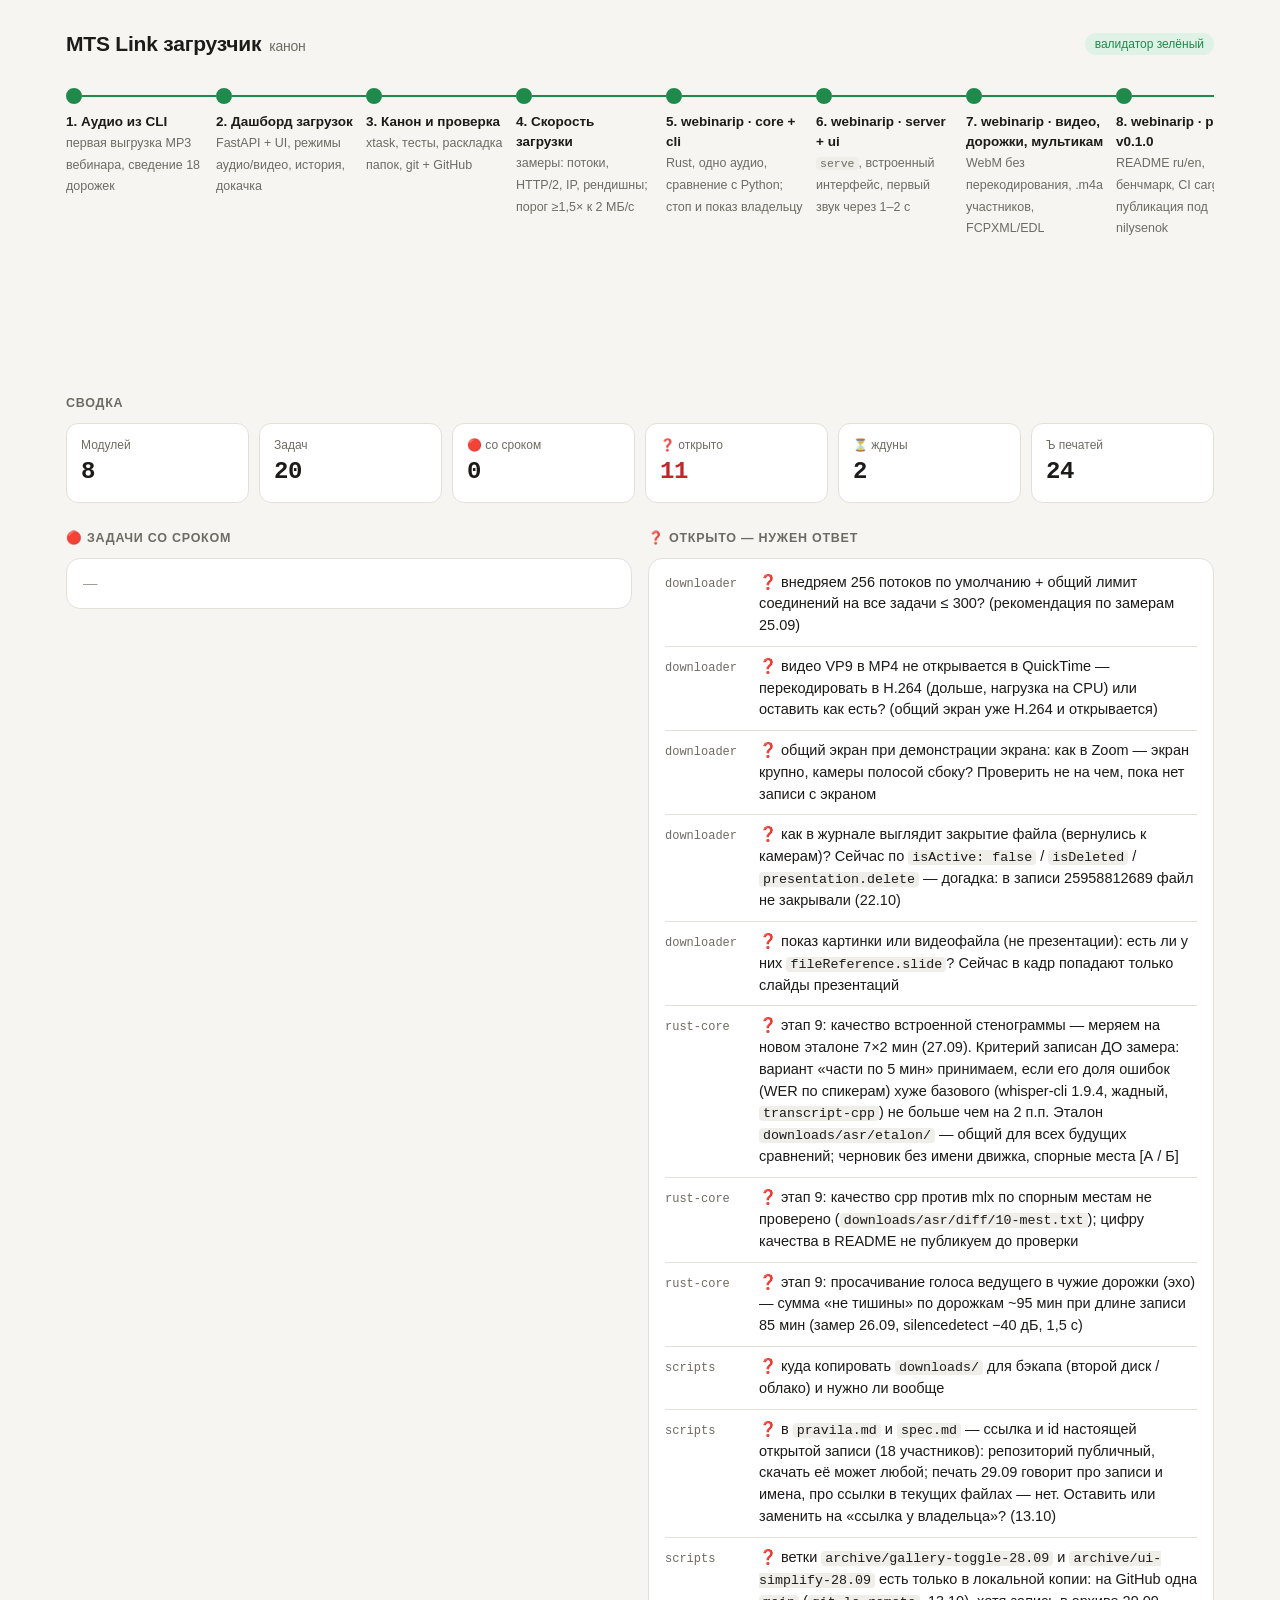
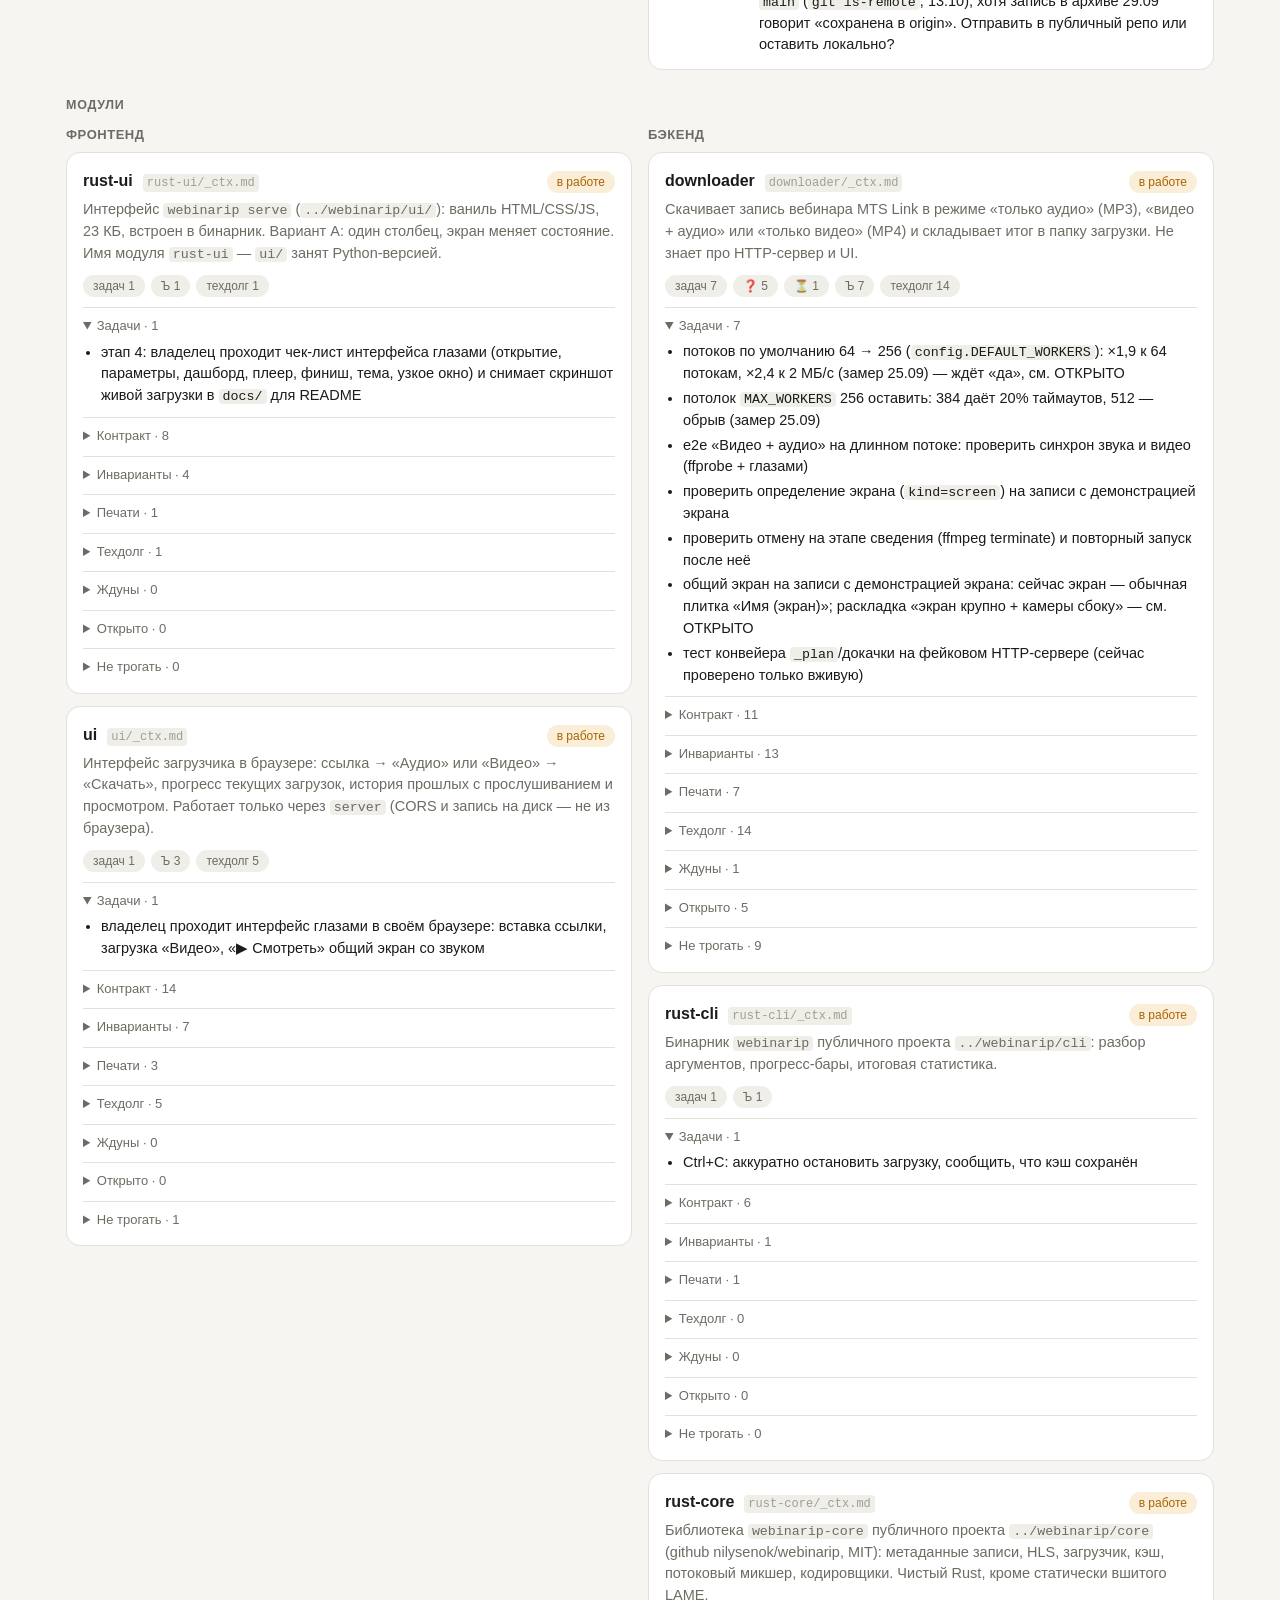
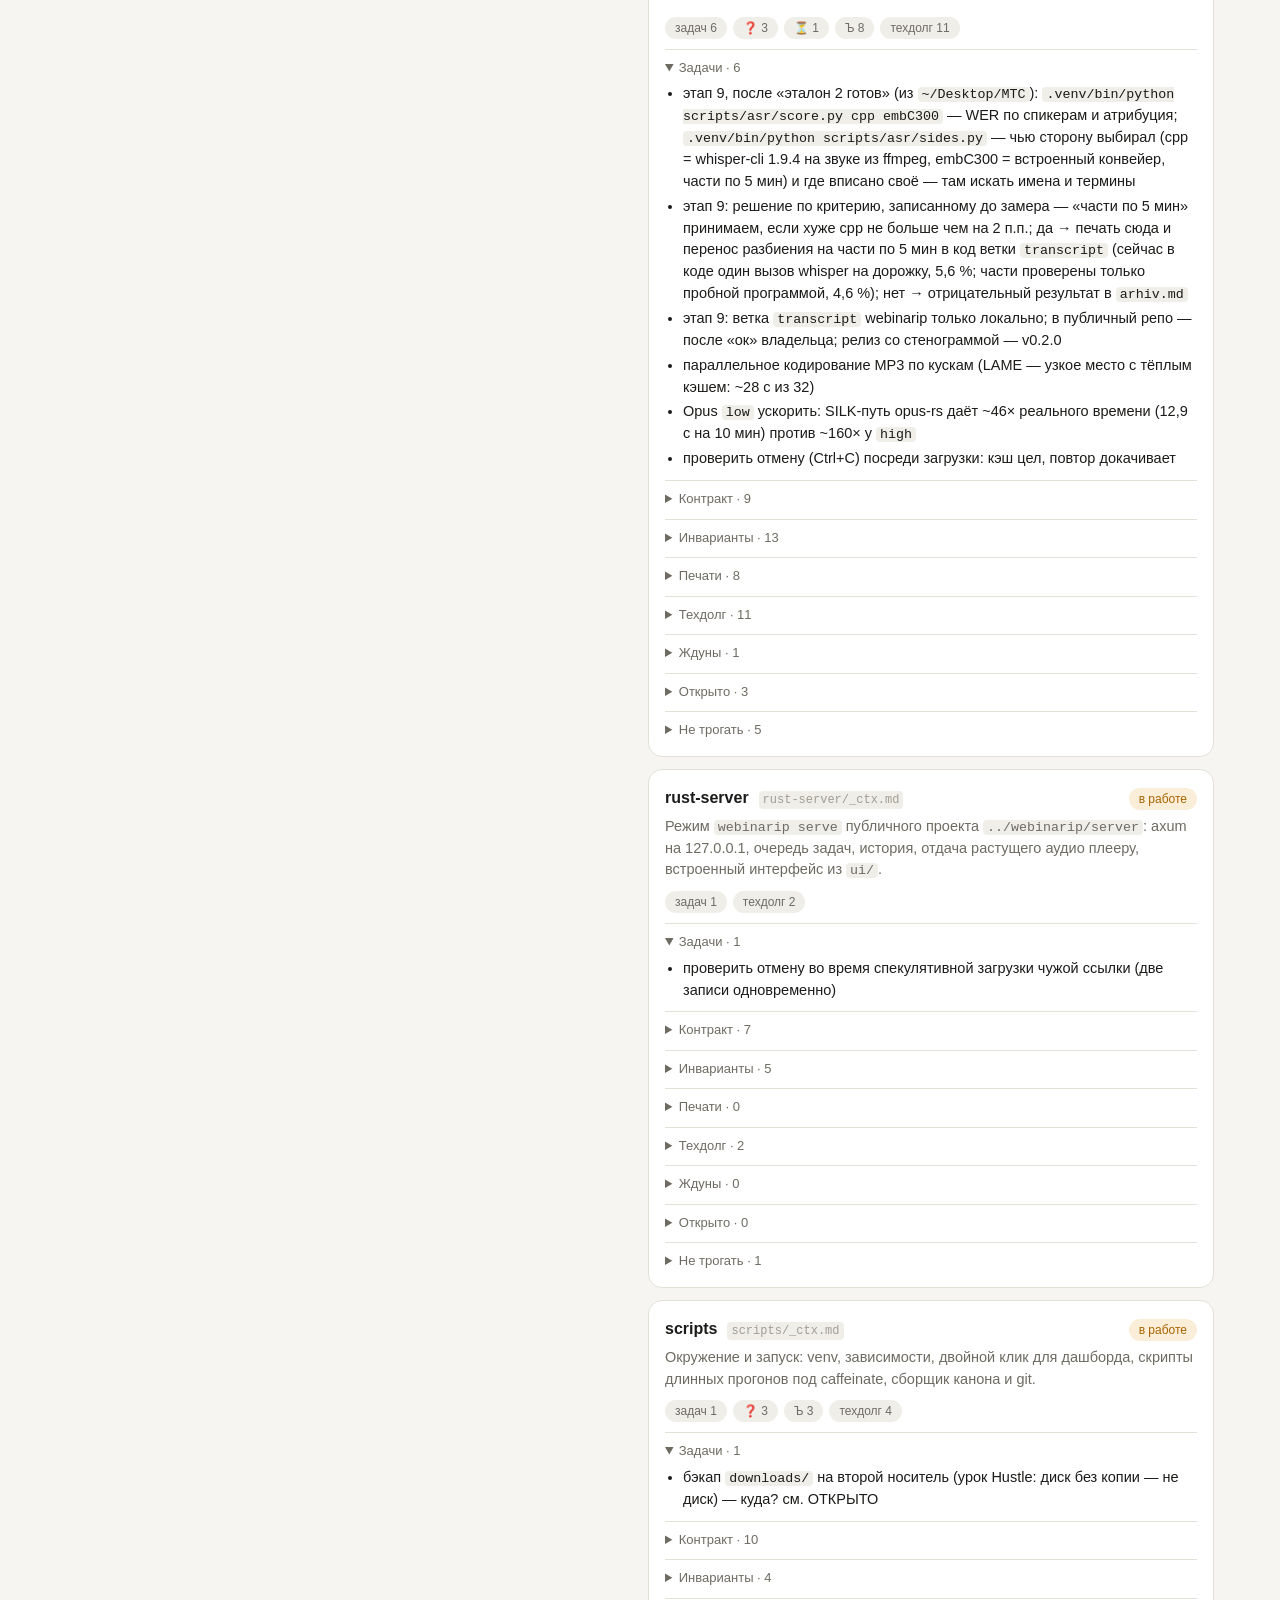
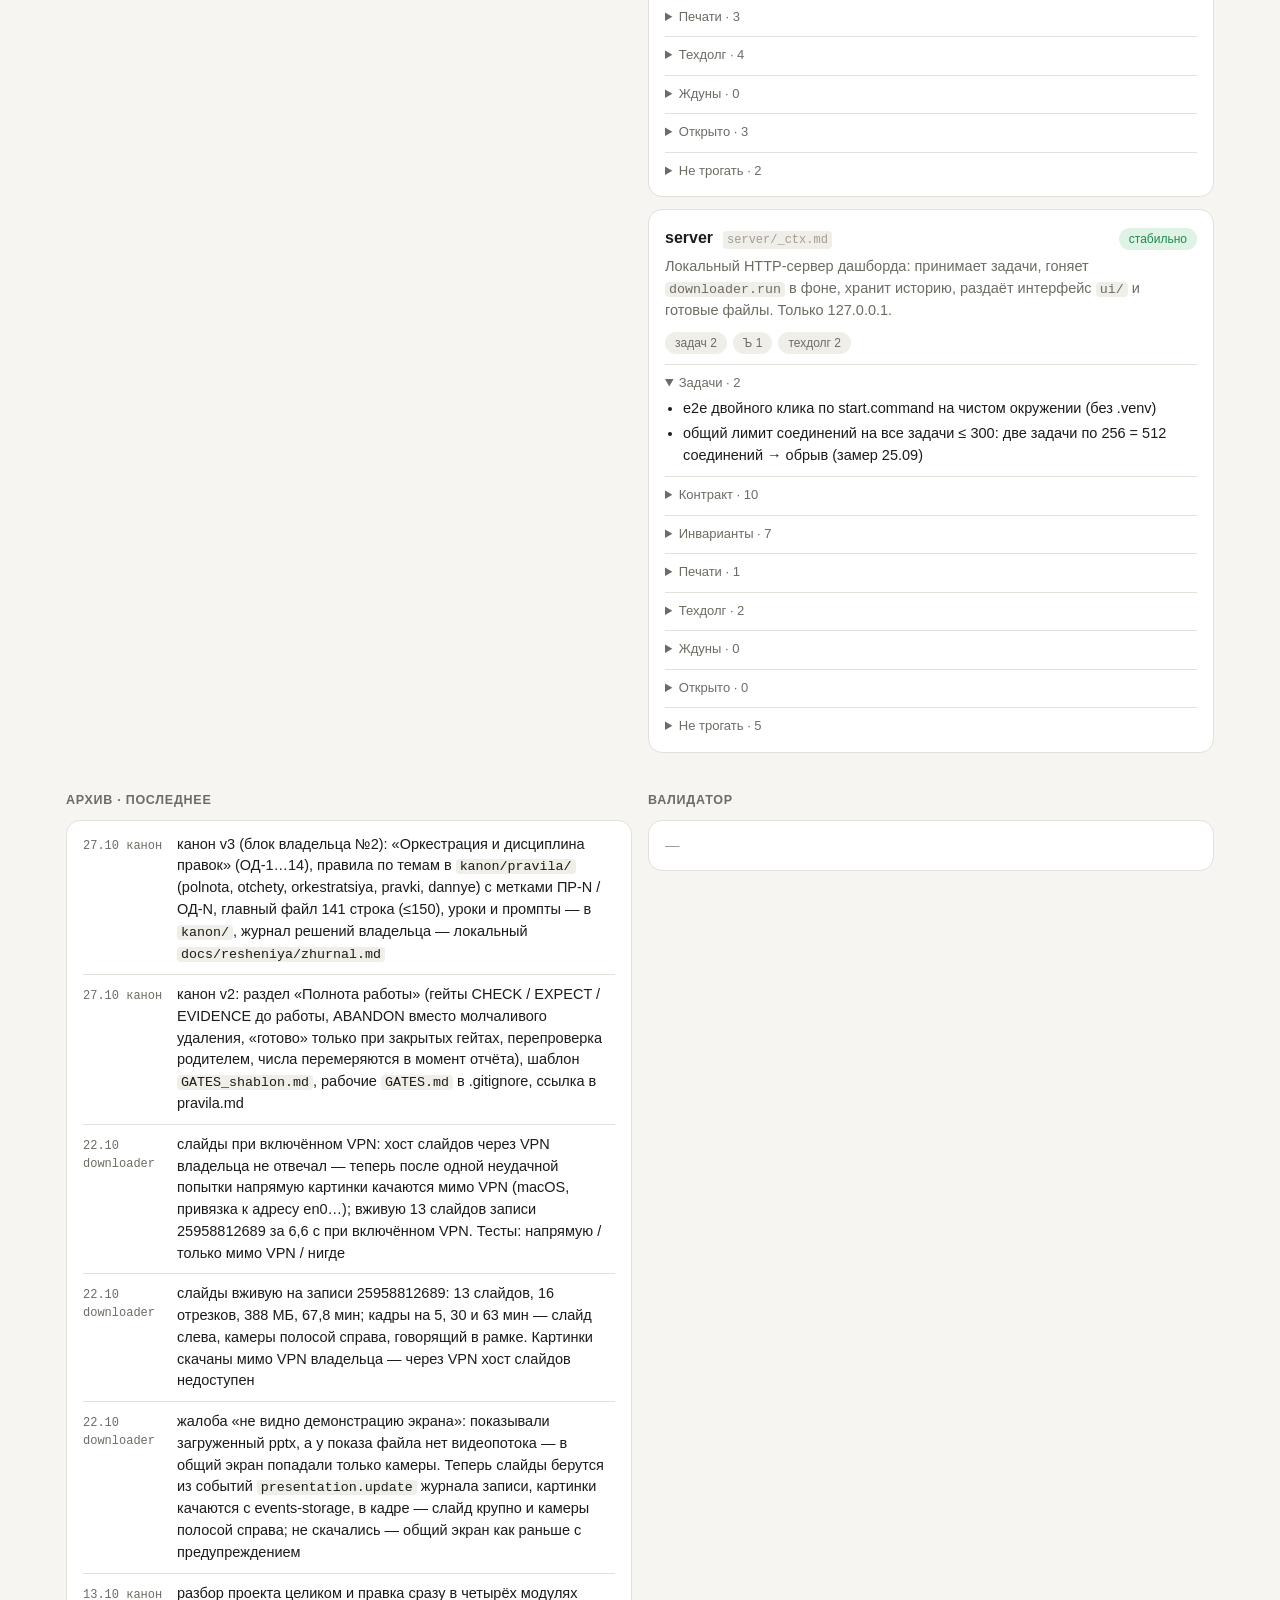
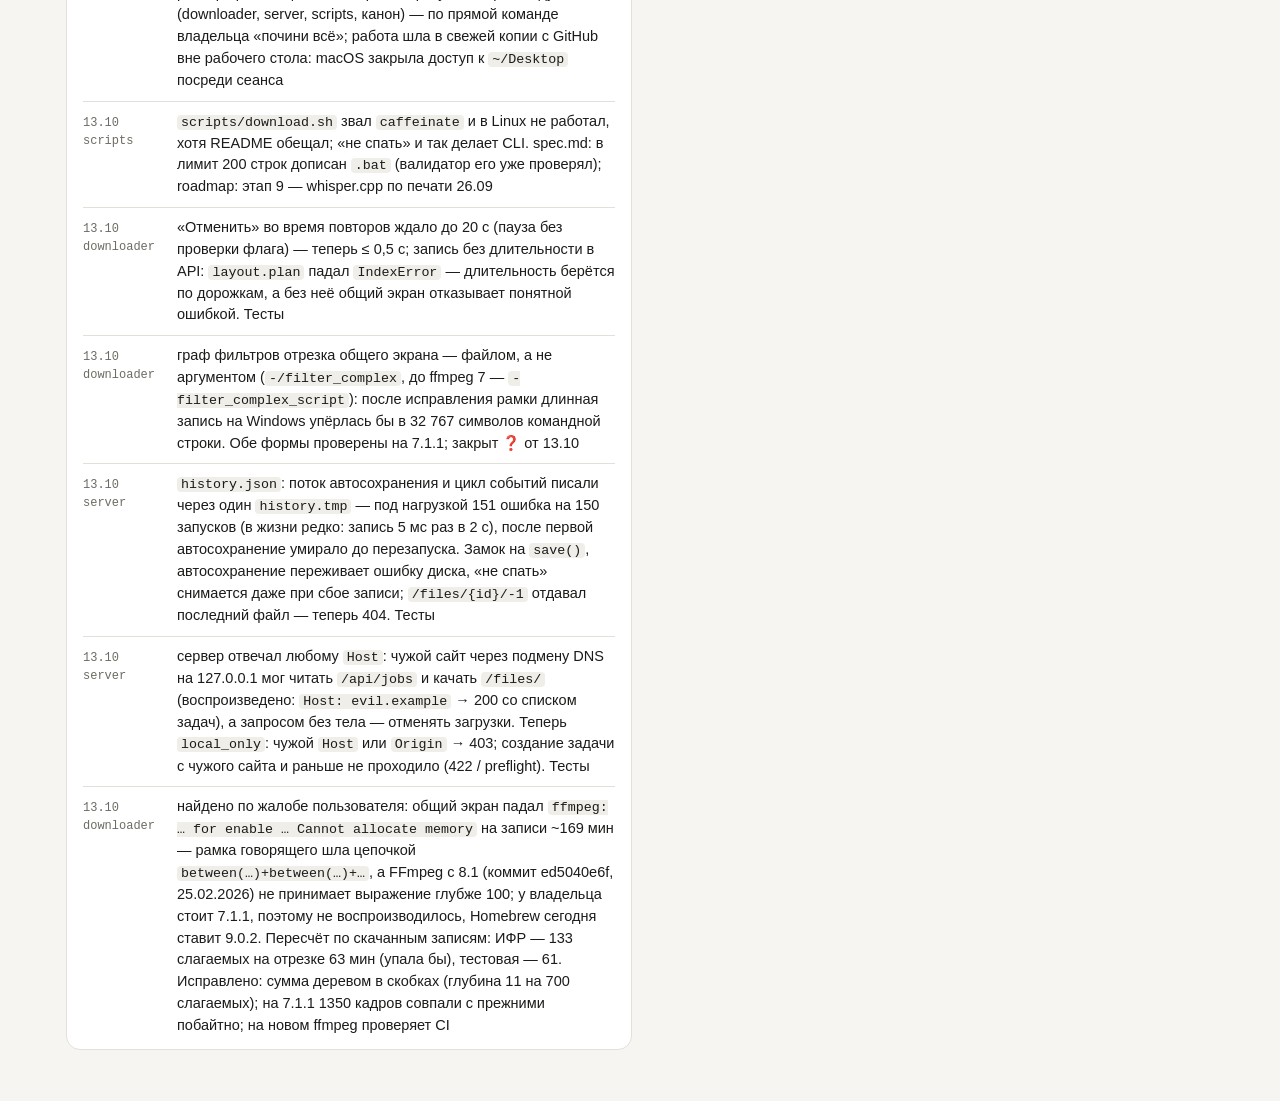
==== commit a8d15e89: "Canon v3: orchestration and edit discipline, rules split into kanon/pravila" ====
--- a/dashboard.html
+++ b/dashboard.html
@@ -64,7 +64,7 @@
 <body>
 <div class="wrap" id="app"></div>
 <script>
-const DATA = {"project": "MTS Link загрузчик", "stages": [{"n": 1, "state": "готово", "title": "Аудио из CLI", "desc": "первая выгрузка MP3 вебинара, сведение 18 дорожек"}, {"n": 2, "state": "готово", "title": "Дашборд загрузок", "desc": "FastAPI + UI, режимы аудио/видео, история, докачка"}, {"n": 3, "state": "готово", "title": "Канон и проверка", "desc": "xtask, тесты, раскладка папок, git + GitHub"}, {"n": 4, "state": "готово", "title": "Скорость загрузки", "desc": "замеры: потоки, HTTP/2, IP, рендишны; порог ≥1,5× к 2 МБ/с"}, {"n": 5, "state": "готово", "title": "webinarip · core + cli", "desc": "Rust, одно аудио, сравнение с Python; стоп и показ владельцу"}, {"n": 6, "state": "готово", "title": "webinarip · server + ui", "desc": "`serve`, встроенный интерфейс, первый звук через 1–2 с"}, {"n": 7, "state": "готово", "title": "webinarip · видео, дорожки, мультикам", "desc": "WebM без перекодирования, .m4a участников, FCPXML/EDL"}, {"n": 8, "state": "готово", "title": "webinarip · релиз v0.1.0", "desc": "README ru/en, бенчмарк, CI cargo-dist, публикация под nilysenok"}, {"n": 9, "state": "сейчас", "title": "webinarip · стенограмма с именами спикеров", "desc": "каждая дорожка = человек, whisper.cpp (печать 26.09; в плане был mlx-whisper); сначала разведка и план с критерием остановки; в тестах и README только демо-имена"}], "modules": [{"name": "downloader", "dir": "downloader", "layer": "БЭКЕНД", "purpose": "Скачивает запись вебинара MTS Link в режиме «только аудио» (MP3), «видео + аудио» или «только видео» (MP4) и складывает итог в папку загрузки. Не знает про HTTP-сервер и UI.", "contract": ["- всё, что зависит от ОС, — в `osdeps.py`: `font()` (шрифт с кириллицей: Arial / Arial·Segoe UI / DejaVu·Liberation·Noto, иначе `fc-match`; нет — общий экран без подписей), `filter_path()` (путь для фильтра ffmpeg, `C\\:` экранирован), `Awake` (не спать: caffeinate / SetThreadExecutionState / systemd-inhibit), `reveal()` (Finder / Проводник / xdg-open), `utf8_console()` (вывод в UTF-8 — зовут сервер и CLI при старте)", "- `Job(url, mode, quality, streams, workers, gallery=True)` + `await run(job)` — выполняет задачу; наружу не бросает, итог в `job.status / error / outputs / log`", "- статусы: `queued → meta → download → mix → mux → done | error | cancelled | interrupted`", "- `await analyze(client, url)` → `{sid, title, date, duration, tracks}`; у дорожки `variants`, `has_audio`, `kind`; в `variants` только потоки, где init-сегмент содержит видео, размер — настоящий из `tkhd` (`boxes.video_size`)", "- в режимах с видео итог — один файл `<название> — общий экран.mp4` (отдельные видео каждого — только с `gallery=False` / `--no-gallery`): живая раскладка как в Zoom — в кадре те, у кого сейчас камера, и те, кто говорил за последние 20 с (появляется за 1 с до речи); говорящий — в зелёной рамке, без камеры — тёмная плитка с крупным именем, никого — заставка с названием; сетка по числу людей, до 3×3, порядок по первому появлению, состав держится ≥ 10 с; звук — общий микс (в «Только видео» тоже; отдельные файлы при `--no-gallery` в «Только видео» без звука); H.264 VideoToolbox `-q:v 50`", "- общий экран по модулям: `speech.py` (речь: громкость дорожки > −40 дБ по окнам 0,5 с, паузы ≤ 1,5 с склеены, всплески < 1 с выброшены) → `layout.py` (отрезки с постоянным составом, чистая логика) → `tiles.py` (граф отрезка) → `gallery.py` (отрезки по 3 параллельно, `seg_NNNN_<хеш>.mp4` не пересобираются, склейка concat + звук)", "- показ файла (презентации): видеопотока нет — `slides.parse(eventLogs)` берёт из событий `presentation.*` картинку текущего слайда (`fileReference.slide.url`) и держит её до следующего события → `job.slides` [(с, по, url)]; `slides.load` качает картинки (хост `events-storage.webinar.ru`) в `gallery/slides/<хеш>.png`, уменьшая до 1280×720; пока слайд на экране — он крупно слева, камеры полосой 320 px справа (до 4 в столбец), без людей — слайд на весь кадр; отрезки режутся по сменам слайдов (`layout.with_slides`); хост не ответил напрямую с одной попытки — следующая попытка мимо VPN, с адреса основной сети (`osdeps.direct_addresses`, в журнале задачи строка «Слайды — мимо VPN»); не скачался первый слайд и так — предупреждение и общий экран без слайдов; готовые картинки при перезапуске сеть не трогают", "- `job_folder(job)` → `downloads/ГГГГ-ММ-ДД_ЧЧММ <название>/`, промежуточные — `job.work` = `…/_work/`", "- `job.cancel = True` — мягкая отмена: воркеры и ffmpeg останавливаются, сегменты остаются", "- CLI: `.venv/bin/python -m downloader.cli <ссылка> [--mode audio|av|video] [--quality best|480] [--workers 64] [--no-gallery]`", "- вход API MTS Link: `GET /api/eventsessions/<id>/record?withoutCuts=false` (открытые записи — без авторизации)"], "status": "в работе", "invariants": ["подписи на общем экране — только если в ffmpeg есть `drawtext` (`osdeps.has_filter`): Homebrew-ffmpeg 8+ собран без него, и общий экран падал целиком `No such filter: 'drawtext'` (найдено CI на macOS 29.09); без фильтра — видео без имён", "качаются только нужные HLS-рендишны (аудио `a1/…`, видео — вариант по качеству); mp4 целиком не качается", "сегмент пишется через `.part` + rename — недокачанный файл никогда не лежит под финальным именем", "перезапуск той же задачи не качает сегменты, уже лежащие в `_work/`", "видео не перекодируется (`-c copy`); в режиме av звук — кусок общего микса с `relativeTime` потока", "ffmpeg пишет во временный `*.part.*`; при сбое/отмене он удаляется", "`run()` никогда не бросает исключений наружу", "видео или нет — только по init-сегменту (`hdlr` = `vide`), не по RESOLUTION из master; при склейке поток без видео пропускается с предупреждением, задача не падает", "stderr ffmpeg читается параллельно с прогрессом — полный канал stderr останавливает ffmpeg", "`run()` первым делом поднимает мягкий лимит открытых файлов до 10240 (`limits.py`): из Finder/Терминала macOS даёт 256, а 256 потоков = 256 сокетов + 256 `.part`; не хватает — предупреждение в логе задачи", "граф фильтров отрезка общего экрана ffmpeg читает из файла `_work/gallery/seg_NNNN.graph` (`osdeps.graph_option`: с ffmpeg 7 — `-/filter_complex`, раньше — `-filter_complex_script`), не из аргумента: рамки говорящих на длинной записи — десятки КБ, а командная строка Windows — 32 767 символов (13.10)", "пауза перед повтором запроса (`hls._pause`) проверяет отмену каждые 0,5 с — «Отменить» не ждёт до 20 с (13.10)", "длительность записи: из API, а если там пусто — по концу самой поздней дорожки; без длительности общий экран отказывает понятной ошибкой, а не `IndexError` (13.10)"], "tasks": [{"red": false, "due": "", "text": "потоков по умолчанию 64 → 256 (`config.DEFAULT_WORKERS`): ×1,9 к 64 потокам, ×2,4 к 2 МБ/с (замер 25.09) — ждёт «да», см. ОТКРЫТО"}, {"red": false, "due": "", "text": "потолок `MAX_WORKERS` 256 оставить: 384 даёт 20% таймаутов, 512 — обрыв (замер 25.09)"}, {"red": false, "due": "", "text": "e2e «Видео + аудио» на длинном потоке: проверить синхрон звука и видео (ffprobe + глазами)"}, {"red": false, "due": "", "text": "проверить определение экрана (`kind=screen`) на записи с демонстрацией экрана"}, {"red": false, "due": "", "text": "проверить отмену на этапе сведения (ffmpeg terminate) и повторный запуск после неё"}, {"red": false, "due": "", "text": "общий экран на записи с демонстрацией экрана: сейчас экран — обычная плитка «Имя (экран)»; раскладка «экран крупно + камеры сбоку» — см. ОТКРЫТО"}, {"red": false, "due": "", "text": "тест конвейера `_plan`/докачки на фейковом HTTP-сервере (сейчас проверено только вживую)"}], "debt": ["Windows и Linux проверяются только в GitHub Actions (тесты + запуск start.bat / start.sh с нуля); вживую на них загрузку настоящей записи не гоняли (29.09)", "определение экрана — эвристика по модулю `screensharing*` в eventLogs; в тестовой записи экрана не было, проверить не на чем", "RESOLUTION в master-плейлисте врёт (640×480 у всех, реально 320×180 / 480×270 / 640×360 / 1280×720, и 640×480 у дорожек без камеры): разбор записи делает 2 лишних запроса на дорожку (плейлист + init), 4,5–6 с вместо ~1 с (28.09)", "общий экран: если камера человека шлёт чёрные кадры (ИФР: участник в первые минуты, тестовая запись: другой на 55-й), плитка чёрная с именем внизу, а не «без камеры» с крупным именем — чёрное не распознаём: проход blackdetect (1 кадр/с, 320×180) на ИФР — 204 с, «только ключевые кадры» — 171 с (у VP9 MTS Link ключевой почти каждый кадр), VideoToolbox VP9 не декодирует; критерий «≤ 2 мин» не выполнен (замер 29.09). Сама детекция точна: камера участника 0:11–2:30 и 2:49–6:39", "общий экран: речь — по порогу громкости своей дорожки; громкий шум у молчащего человека тоже выведет его в кадр (порог выбран по замеру 28.09, на 2 записях)", "общий экран перекодируется: ~28× реального времени (105 мин за 3 мин 45 с, M2 Max, 28.09), грузит CPU; в `ui/` не отключается (Ъ ui 28.09) — только `--no-gallery` в CLI", "обход VPN для слайдов — только macOS (`osdeps.direct_addresses`: маршрут по умолчанию через utun/ppp/ipsec → адреса en0…en7); в Windows и Linux при VPN, который не пускает к хосту слайдов, общий экран соберётся без них", "если в отрезке общего экрана Python бросает ошибку, пока ffmpeg соседних отрезков работает, `asyncio.run` (CLI, тесты) виснет на отмене задач вместо ошибки (найдено 22.10 на делении на ноль в `tiles.graph`; в сервере gather не отменяет соседей — не виснет)", "ретраи: 6 попыток с паузой до 20 с; при 403/404 — сразу ошибка. Порог подобран без замеров потерь", "`_work/` занимает ~2× аудио (917 МБ на запись 24554640907, 25.09): сегменты + склеенные `a.mp4`; сегменты нужны для докачки, чистится кнопкой «Удалить промежуточные»", "RAM процесса растёт с числом потоков: 120 МБ на 64, 310 МБ на 256 (замер 25.09) — терпимо, но держать в уме", "скорость упирается в канал пользователя: на 256–320 потоках 5,0–5,5 МБ/с при потолке канала 4,8–6,1 МБ/с на одно соединение к Cloudflare (замер 25.09); выше не прыгнуть без другого канала", "`bytes_total_est` — оценка по среднему размеру сегмента, точного размера заранее нет (HEAD на тысячи сегментов дорого)", "граф из файла на Windows проверен только тестами CI (общий экран собирается), длинная запись с сотнями отрезков речи там вживую не гонялась (13.10)"], "seals": ["Ъ — загрузчик работает на macOS, Windows и Linux; платформенный код — только в `osdeps.py`, остальной код от ОС не зависит (29.09)", "Ъ — общий экран всех камер (как галерея Zoom) — по умолчанию в режимах с видео, со общим звуком; `--no-gallery` отключает (28.09)", "Ъ — с общим экраном в папке один видеофайл — общий экран со звуком; отдельные видео каждого только без общего экрана (29.09, владелец: «нужно одно видео общий экран»; отдельные файлы в «Только видео» беззвучны и путали)", "Ъ — запись = параллельные дорожки участников (18 в тестовой записи); склейка только сведением amix по relativeTime, concat нельзя (25.09)", "Ъ — в amix обязателен `normalize=0`, иначе итог тихий: amix делит громкость на число входов (25.09)", "Ъ — папка на каждую загрузку: `downloads/ГГГГ-ММ-ДД_ЧЧММ <название>/` по моменту загрузки, внутри итог и `_work/`; повтор той же записи не перезаписывает прошлую (25.09)", "Ъ — картинки слайдов, если хост не отвечает через VPN, качаются мимо VPN с адреса основной сети; только они, сегменты — как раньше (22.10, владелец: «слайды при VPN»; через VPN владельца хост слайдов не отвечал, мимо — 0,07 с)"], "waiting": ["⏳ владелец → запись с демонстрацией экрана для проверки `kind=screen` и общего экрана с демонстрацией, с 25.09"], "open": ["❓ внедряем 256 потоков по умолчанию + общий лимит соединений на все задачи ≤ 300? (рекомендация по замерам 25.09)", "❓ видео VP9 в MP4 не открывается в QuickTime — перекодировать в H.264 (дольше, нагрузка на CPU) или оставить как есть? (общий экран уже H.264 и открывается)", "❓ общий экран при демонстрации экрана: как в Zoom — экран крупно, камеры полосой сбоку? Проверить не на чем, пока нет записи с экраном", "❓ как в журнале выглядит закрытие файла (вернулись к камерам)? Сейчас по `isActive: false` / `isDeleted` / `presentation.delete` — догадка: в записи 25958812689 файл не закрывали (22.10)", "❓ показ картинки или видеофайла (не презентации): есть ли у них `fileReference.slide`? Сейчас в кадр попадают только слайды презентаций"], "dont_touch": ["число соединений к `events-delivery-records.webinar.ru` суммарно не выше ~320: на 384 — 20% таймаутов, на 512 — 85–88% ошибок (ConnectTimeout/ReadTimeout), скорость 0,4 МБ/с (замер 25.09, воспроизведено дважды)", "HTTP/2 не включать: 256 потоков по HTTP/2 = 0,65 МБ/с против 5,04 по HTTP/1.1 (замер 25.09) — все запросы идут через одно TCP-соединение", "`media.mix_filter`: `normalize=0` и `adelay=…:all=1` — без них тихий звук или сдвиг только левого канала", "`pipeline._drain`: запись сегмента через `.part` + `replace` — на этом держится докачка", "`gallery.render`: `-reinit_filter 0` перед каждым видеовходом — MTS Link меняет размер кадра внутри потока, без флага граф пересобирается на каждую смену, источники color начинают с нуля и сборка встаёт (ИФР, 28.09; тест `test_frame_size_change_inside_stream`)", "`pipeline.job_folder`: если `job.folder` уже задан, он возвращается как есть — иначе перезапуск уедет в новую папку и докачка сломается", "`limits.raise_open_files()` в начале `_run`: без него дашборд из `start.command` падает `[Errno 24] Too many open files` на первом сегменте при 256 потоках (29.09, воспроизведено: лимит 256 → ошибка, с подъёмом → 315 сегментов за 45 с; тест `test_limits.py`)", "`osdeps.utf8_console()` в начале `server.app` и `cli.main`, `PYTHONUTF8=1` в `start.bat`: без них в Windows при перенаправленном выводе (cp1252) сервер падал на первом print с кириллицей (CI 29.09; тест `test_osdeps`)", "`tiles._any_of`: условия рамки говорящего складываются деревом в скобках, не цепочкой `a+b+c+…` — FFmpeg с 8.1 не принимает выражение глубже 100 и падает «Cannot allocate memory», когда у человека больше 100 отрезков речи на отрезке (13.10, жалоба пользователя на записи ~169 мин; исходники FFmpeg `libavutil/eval.c`, коммит ed5040e6f; тесты `test_layout.BorderTest`, `test_gallery…test_border_with_hundreds_of_speech_spans`)"]}, {"name": "rust-cli", "dir": "rust-cli", "layer": "БЭКЕНД", "purpose": "Бинарник `webinarip` публичного проекта `../webinarip/cli`: разбор аргументов, прогресс-бары, итоговая статистика.", "contract": ["- `webinarip <ссылка> [--audio] [--from T] [--to T] [--tracks host,3,5] [--quality high|low] [--opus|--aac|--wav] [--out DIR] [--connections N≤256] [--session-id ID] [--cache-dir DIR] [--list]`", "- время: `75`, `01:15` (мм:сс, как в ffmpeg), `1:02:03`, `1h2m3s`", "- итог: путь, длительность, размер, время загрузки и сведения, p50/p99 сегмента, повторы, хеджи, 429", "- `WEBINARIP_TRACE=1` — строка прогресса в stderr раз в 5 с (для логов без терминала)", "- `--video` (WebM участников с общим звуком), `--both` (+ файл звука), `--separate` (.m4a участников), `--multicam` (FCPXML + EDL, включает --separate), `--mp4` (ffmpeg, предупреждение), `--video-height N`", "- без `--tracks` видео берётся у дорожек длиннее 30 с (переподключения по несколько секунд пропускаются)"], "status": "в работе", "invariants": ["код возврата 1 и одна строка `error: …` при любой ошибке"], "tasks": [{"red": false, "due": "", "text": "Ctrl+C: аккуратно остановить загрузку, сообщить, что кэш сохранён"}], "debt": [], "seals": ["Ъ — время в `--from/--to`: два числа = `мм:сс` (как ffmpeg и yt-dlp); для часов — `чч:мм:сс` или `1h20m` (25.09)"], "waiting": [], "open": [], "dont_touch": []}, {"name": "rust-core", "dir": "rust-core", "layer": "БЭКЕНД", "purpose": "Библиотека `webinarip-core` публичного проекта `../webinarip/core` (github nilysenok/webinarip, MIT): метаданные записи, HLS, загрузчик, кэш, потоковый микшер, кодировщики. Чистый Rust, кроме статически вшитого LAME.", "contract": ["- видео: `camera::has_video` при планировании читает init видеорендишна (кладёт в кэш) — видео только при `hdlr` = `vide`; порог 30 с без `--tracks` — по длине видеоплейлиста (`VideoPick.min_secs`), не по JSON; `video/` — `fmp4` (кадры с метками и ключевым флагом, размер из `tkhd`), `webm` (VP9 + Opus, кластеры с ключевого кадра, Cues), `patch` (сдвиг `tfdt`, длина в `mehd/mvhd`); `deliver` — видео, дорожки участников, `--mp4`; `export` — FCPXML (видео на дорожках 1…N, звук −1…) и EDL CMX3600", "- `job::produce(dl, opts, (rec, tracks), prog, cancel, on_start)` — общий путь CLI и serve: одно сведение → файл + Opus-пакеты для видео → видео, дорожки, мультикам", "- `Engine` (общий http + AIMD-лимит) → `Download` (загрузка в фоне; `restrict(from,to,slots)` выкидывает лишнее из очереди) → `Render::write_file` (сведение+кодирование, отмена флагом)", "- `job::run(Options, render_progress, on_download)` — то же для CLI одним вызовом", "- `job::fetch_record`, `record::{parse, select}` (`host`, номера из `--list`), `hls::{parse_master, parse_media}`", "- `Progress` — атомарные счётчики для CLI и будущего UI: этап, сегменты, байты, повторы, хеджи, 429, лимит, сведено мс, p50/p99, гистограмма", "- форматы: MP3 (LAME, по умолчанию), Opus в Ogg (opus-rs), AAC .m4a (AudioToolbox на macOS, иначе системный ffmpeg), WAV; качество `high` 48 кГц стерео, `low` 16 кГц моно", "- кэш: `~/Library/Caches/webinarip/<запись>/<дорожка>/a/NNNNN.m4s`; вывод: `<out>/ГГГГ-ММ-ДД_ЧЧММ <название>/<название>[ отрезок].<ext>`", "- session-id только из аргумента / `WEBINARIP_SESSION_ID`, живёт в памяти"], "status": "в работе", "invariants": ["видео или нет — только по init-сегменту (`fmp4::is_video`), не по RESOLUTION из master; `remux` отказывает init без видео (29.09, v0.1.2)", "видео не перекодируется: кадры VP9 копируются; `--mp4` — только системный ffmpeg и только по флагу", "видео качается после всего звука (rank = at + 1e7), чтобы первый звук не ждал тяжёлых сегментов", "`remux` и копия дорожек — в два прохода, в памяти один сегмент (пик 239 МБ на всю запись со всем, было 864)", "кадры пишутся в порядке декодирования; метки видео строго возрастают (WebM — миллисекунды)", "нет блокировки головы очереди: декодер сообщает, какой файл ждёт (`Gate::waited`); `rush.rs` раз в 25 мс дублирует его запрос (если старше ½ p50, до 2 дублей) или берёт вне очереди (если в очереди/на повторе) из резерва внутри потолка (256 = 248 + 8), а пока микшер ждёт дольше p50 — новые обычные запросы не стартуют («фокус»)", "ровно один засчитывает сегмент: состояния PENDING/FLIGHT/DONE, проигравший запрос снимается через Notify", "только HTTP/1.1: HTTP/2 в 7,7 раза медленнее (замер 25.09, Python-серия)", "сегменты качаются в порядке общей шкалы времени; повтор возвращается в очередь со своим приоритетом — иначе микшер стоит (найдено 25.09: один повтор в конце очереди = 100 с простоя сведения)", "сегмент пишется через `.part` + rename; наличие файла = сегмент целиком", "сведение = сумма (как amix normalize=0) + лимитер с упреждением 5 мс, потолок 0,95", "декодер читает дорожку как поток без перемотки и ждёт появления файлов — на этом держится сведение во время загрузки", "`record::select`, `timefmt::parse` — ошибки пользователю на английском, понятные без исходников"], "tasks": [{"red": false, "due": "", "text": "этап 9, после «эталон 2 готов» (из `~/Desktop/МТС`): `.venv/bin/python scripts/asr/score.py cpp embC300` — WER по спикерам и атрибуция; `.venv/bin/python scripts/asr/sides.py` — чью сторону выбирал (cpp = whisper-cli 1.9.4 на звуке из ffmpeg, embC300 = встроенный конвейер, части по 5 мин) и где вписано своё — там искать имена и термины"}, {"red": false, "due": "", "text": "этап 9: решение по критерию, записанному до замера — «части по 5 мин» принимаем, если хуже cpp не больше чем на 2 п.п.; да → печать сюда и перенос разбиения на части по 5 мин в код ветки `transcript` (сейчас в коде один вызов whisper на дорожку, 5,6 %; части проверены только пробной программой, 4,6 %); нет → отрицательный результат в `arhiv.md`"}, {"red": false, "due": "", "text": "этап 9: ветка `transcript` webinarip только локально; в публичный репо — после «ок» владельца; релиз со стенограммой — v0.2.0"}, {"red": false, "due": "", "text": "параллельное кодирование MP3 по кускам (LAME — узкое место с тёплым кэшем: ~28 с из 32)"}, {"red": false, "due": "", "text": "Opus `low` ускорить: SILK-путь opus-rs даёт ~46× реального времени (12,9 с на 10 мин) против ~160× у `high`"}, {"red": false, "due": "", "text": "проверить отмену (Ctrl+C) посреди загрузки: кэш цел, повтор докачивает"}], "debt": ["дорожки участников (.m4a) режутся по границам сегментов (~13 с): байты копируются без перекодирования; смещения в FCPXML/EDL это учитывают (`start`/source in)", "EDL — однодорожечный формат: все клипы подряд списком; полная мультикам-раскладка только в FCPXML", "ffmpeg на выводе в null пишет «non monotonically increasing dts» и для исходного fMP4 с сервера — свойство VFR-потока, не перепаковки (проверено 26.09)", "камеры в тестовой записи — 320×180 (SMALL), 25 fps; заявленное в плейлисте 640×480 не соответствует кадрам", "ожидание микшера на реальном сервере не опускается ниже ~1,5× p50: медленный объект медленный для всех запросов (замер 25.09: два дубля одного сегмента вернулись вместе с оригиналом через ~28 с); на моке с зависшим соединением — 1,1× медианы", "метрика «простой» зависит от способа: по файлу (Gate) 11,5–13,7 с = 1,5–1,9× p50 во всех 3 прогонах CLI; по отсутствию движения сведения в интерфейсе 11,1–17,6 с = 1,4–2,1× p50 (2 прогона, один на 2,09×)", "Opus: `use_cbr = true` обязателен — в VBR opus-rs игнорирует битрейт (24 кбит/с → 53–74 кбит/с, замер 25.09)", "частота дорожек только 48 кГц (иначе ошибка); ресемплинга входа нет — на реальных записях другой не встречалась", "AudioToolbox FFI написан вручную (без bindgen); проверен только на macOS arm64", "`--video-height` и имя папки кэша `v<высота>` — по RESOLUTION из master, а он врёт (640×480 у всех); при нескольких вариантах выбор неточен. Реальный размер файла — из `tkhd` (29.09)", "`--list` у сессии без `mediasession.update` показывает длину 0 (ИФР: камера «14:18 – 14:18», реально ~1,5 ч видео) — длина берётся из JSON записи (29.09)"], "seals": ["Ъ — качество по умолчанию «речь»: моно 48 кГц, MP3 64 кбит/с (Opus 32, AAC 64); стерео 128 и «расшифровка» 16 кГц — опциями `--quality high|low` (25.09)", "Ъ — «фокус» при ожидании микшера — поведение по умолчанию; `WEBINARIP_NO_RUSH=1` отключает дубли и фокус только для диагностики (25.09)", "Ъ — LAME с качеством 7 (`Quality::Ok`): 28,6 с против 38,6 с на q5 (замер 25.09), для речи на 128 кбит/с разницы не слышно (25.09)", "Ъ — жёсткий потолок 256 соединений (`HARD_CAP`), пользователь может только уменьшить; соблюдение 429: лимит ×0,5 + пауза Retry-After; «только для записей, к которым у вас есть права» — в коде и README (25.09)", "Ъ — форматы: MP3 по умолчанию (LAME статически), `--opus`, `--aac` (AudioToolbox / системный ffmpeg); видео — WebM по умолчанию, `--mp4` только через системный ffmpeg; отдельные дорожки — .m4a без перекодирования (25.09)", "Ъ — публичный проект без «MTS» в названии и без упоминаний ИИ; автор Nikita Lysenok; чистая история, канон в него не попадает (25.09)", "Ъ — распознавание речи (этап 9): whisper.cpp, модель large-v3-turbo; выбран по заранее записанному критерию скорости: 1,07× медленнее mlx-whisper < порога 1,5× (замер 26.09); встраивается в бинарник, 5 платформ, без Python (26.09)", "Ъ — видео у дорожки есть, только если в init видеорендишна `hdlr` = `vide`; дорожки с выключенной камерой в `--video` не попадают, без видео — подсказка в CLI (v0.1.2, 29.09)"], "waiting": ["⏳ Никита → слепой эталон A–G: выбрать варианты в «[x / y]» в `downloads/asr/etalon/{A..G}.txt` (слушать `.mp3`), сигнал — «эталон 2 готов» (с 27.09)"], "open": ["❓ этап 9: качество встроенной стенограммы — меряем на новом эталоне 7×2 мин (27.09). Критерий записан ДО замера: вариант «части по 5 мин» принимаем, если его доля ошибок (WER по спикерам) хуже базового (whisper-cli 1.9.4, жадный, `transcript-cpp`) не больше чем на 2 п.п. Эталон `downloads/asr/etalon/` — общий для всех будущих сравнений; черновик без имени движка, спорные места [А / Б]", "❓ этап 9: качество cpp против mlx по спорным местам не проверено (`downloads/asr/diff/10-mest.txt`); цифру качества в README не публикуем до проверки", "❓ этап 9: просачивание голоса ведущего в чужие дорожки (эхо) — сумма «не тишины» по дорожкам ~95 мин при длине записи 85 мин (замер 26.09, silencedetect −40 дБ, 1,5 с)"], "dont_touch": ["`decode.rs`: сдвиг позиций по `tfdt` первого фрагмента — symphonia его не учитывает, без сдвига `--from/--to` дают тишину", "`cache.rs`: уникальное временное имя в `write_atomic` — общий `.part` роняет загрузку при дублях сегмента", "`fetch.rs`: приоритетная очередь с исходным приоритетом при повторе — замена на «задача на сегмент + семафор» вернёт простой сведения", "`mix.rs`: `starts_at` у входа — без него микшер ждёт первую порцию дорожки, которая начинается через час, и встаёт", "`encode/aac.rs`: `BufferList` вложенной структурой — плоская раскладка ломает выравнивание указателя (AudioBufferList)"]}, {"name": "rust-server", "dir": "rust-server", "layer": "БЭКЕНД", "purpose": "Режим `webinarip serve` публичного проекта `../webinarip/server`: axum на 127.0.0.1, очередь задач, история, отдача растущего аудио плееру, встроенный интерфейс из `ui/`.", "contract": ["- `webinarip serve [--port 5040] [--out ~/Downloads/webinarip] [--no-open] [--cache-dir]`; порт занят → любой свободный", "- `POST /api/probe {link, session_id?}` → запись; сразу стартует спекулятивная загрузка всего аудио", "- `POST /api/jobs {links, session_id?, format, quality, from, to, tracks[]}` → `{ids}`; ссылки через пробел = пакет", "- `GET /api/state` → probe (с прогревом), текущая/последняя задача (этап, %, скорость, ETA, ×реального времени, дорожки, гистограмма, p50/p99), `queued`, история", "- `GET /api/jobs/{id}/audio` — растущий поток MP3/Opus во время сведения, после — файл потоком с Range (`files.rs`, `bytes=a-b | a- | -n`, 416 за концом)", "- `POST /api/jobs/{id}/cancel`, `POST /api/reveal {path}` (только пути, созданные приложением)", "- история: `<кэш>/history.json`, 50 записей, без session-id"], "status": "в работе", "invariants": ["слушать только 127.0.0.1", "один `Engine` на session-id: потолок 256 соединений общий для всех задач и спекулятивных загрузок", "задачи выполняются по одной, по порядку; «ещё N в очереди»", "при старте задачи загрузка урезается до её отрезка и дорожек (`Download::restrict`) — лишнее не качается", "session-id живёт только в памяти, в историю и логи не попадает"], "tasks": [{"red": false, "due": "", "text": "проверить отмену во время спекулятивной загрузки чужой ссылки (две записи одновременно)"}], "debt": ["`ui/` лежит вне крейта (`include_bytes!(\"../../ui/…\")`) — для `cargo publish` понадобится копия внутри крейта или build.rs", "проценты: пока идёт загрузка — по сегментам на диске, последние 3% — сведение"], "seals": [], "waiting": [], "open": [], "dont_touch": ["`view.rs`: один замок на оператор — два `lock()` одного мьютекса в одном выражении дают взаимоблокировку"]}, {"name": "rust-ui", "dir": "rust-ui", "layer": "ФРОНТЕНД", "purpose": "Интерфейс `webinarip serve` (`../webinarip/ui/`): ваниль HTML/CSS/JS, 23 КБ, встроен в бинарник. Вариант A: один столбец, экран меняет состояние. Имя модуля `rust-ui` — `ui/` занят Python-версией.", "contract": ["- файлы: `index.html`, `style.css`, `app.js` (события, опрос), `view.js` (отрисовка), `fmt.js` (форматы, API)", "- ожидание: крупное поле в фокусе, Enter — старт, режимы, «Параметры ▸» (формат, качество, отрезок, дорожки-чипы, session-id), «Недавние»", "- вставка ссылки → probe: название · длительность · дорожки · «прогрев N%»", "- режимы «видео» и «оба» активны; в «Параметрах ▸ Ещё»: дорожки участников, монтажный проект, MP4 (ffmpeg, медленно); итог «N файлов · размер»", "- качество: «речь · моно» (по умолчанию) | «стерео» | «для расшифровки · 16 кГц»; под гистограммой «ожидание ≤ N с» (простой микшера)", "- загрузка: шапка в одну строку, крупные цифры (МБ/с · осталось · %), на сведении «×N к реальному времени», степпер, тонкие полосы дорожек на шкале записи, плеер, гистограмма задержек p50/p99, «ещё N в очереди», «Отменить»", "- готово: «заняло · файл · 100%», «Показать в папке»", "- опрос `/api/state`: 0,5 с при работе, 2 с в покое"], "status": "в работе", "invariants": ["без фреймворков, сборщиков, веб-шрифтов и иконочных библиотек; всё ≤ 60 КБ до сжатия", "тёмная тема по умолчанию, светлая — по `prefers-color-scheme`", "один экран без прокрутки на 1280×800 и 390×844 (проверено скриншотами 25.09)", "любой текст с сервера — через `esc()`; session-id в localStorage не пишется"], "tasks": [{"red": false, "due": "", "text": "этап 4: владелец проходит чек-лист интерфейса глазами (открытие, параметры, дашборд, плеер, финиш, тема, узкое окно) и снимает скриншот живой загрузки в `docs/` для README"}], "debt": ["headless Chrome на macOS не сужает окно меньше ~500 px — мобильную вёрстку проверять через iframe 390 px"], "seals": ["Ъ — компоновка «вариант A»: один столбец, экран меняет состояние; очередь — строкой «ещё N в очереди» (25.09)"], "waiting": [], "open": [], "dont_touch": []}, {"name": "scripts", "dir": "scripts", "layer": "БЭКЕНД", "purpose": "Окружение и запуск: venv, зависимости, двойной клик для дашборда, скрипты длинных прогонов под caffeinate, сборщик канона и git.", "contract": ["- `start.command` ставит `ffmpeg-full` (Homebrew, keg-only, с drawtext) первым в PATH, если он установлен; README для macOS советует `brew install ffmpeg-full`", "- запуск: `start.command` (macOS, Finder), `start.bat` (Windows, Проводник; winget-подсказки, UTF-8 через chcp 65001), `start.sh` (Linux и macOS из терминала; apt/dnf-подсказки) — все создают `.venv`, ставят зависимости и открывают дашборд", "- `.gitattributes`: `*.bat` — CRLF, `*.sh` / `*.command` — LF; CI `.github/workflows/tests.yml`: тесты на macOS, Windows, Ubuntu + запуск start.bat / start.sh с нуля до ответа дашборда", "- `start.command` (корень) — двойной клик в Finder: найти рабочий Python 3.10+, создать `.venv`, поставить `requirements.txt`, поднять сервер, открыть браузер; если сервер уже жив — просто открыть", "- `scripts/download.sh <ссылка> [--mode …]` — короткая форма CLI-загрузки (macOS, Linux); «не спать» делает сам CLI (`osdeps.Awake`), `caffeinate` в скрипте убран — в Linux его нет (13.10)", "- `scripts/bench.py <ссылка> --secs 60 --workers 64,256 [--http2] [--ip A,B]` — замер скорости сегментов без записи на диск; `--http2` требует `pip install h2` (в requirements нет — HTTP/2 проигрывает)", "- `requirements.txt`: fastapi, uvicorn, httpx; внешняя зависимость — `ffmpeg`/`ffprobe` (Homebrew)", "- `xtask.py` + `tools/` — сборщик и валидатор канона; `tests/` — unittest", "- `scripts/asr/` — замер распознавания речи (этап 9): `setup.sh` (whisper-cpp, `.venv-asr` с mlx-whisper, модели в `~/.cache`) → `tracks.sh <ссылка>` → `vad.py` → `run_cpp.sh` / `run_mlx.py` → `merge.py cpp|mlx` → `score.py cpp mlx`; `etalon.py` и `diff10.py` не перезаписывают выверенное без `--force`; `etalon2.py cpp embC300` — слепой эталон 7×2 мин (27.09): черновик из двух движков, расхождения «[x / y]» в случайном порядке, ключ в `etalon/.key.json`; `score.py` не считает, пока в эталоне есть невыбранные скобки; всё одной строкой — `run_all.sh <ссылка>`", "- git: публичный GitHub `nilysenok/webinar-downloader` (origin, push после каждой сессии; старый адрес mts-link-downloader перенаправляется); в git не идут `.venv/`, `downloads/`, `tracks/`, `history.json`"], "status": "в работе", "invariants": ["Python для проекта — только `.venv/bin/python` (3.12); исключение — `.venv-asr/` только для mlx-whisper (тянет torch)", "модели и всё долгоживущее — в `~/.cache`, результаты — в `downloads/`; временная папка сессии — не хранилище", "настоящие стенограммы, звук и эталон — только в `downloads/asr/` (персональные данные); в тестах — только «Спикер N»", "всё, что должно выполниться без человека, — одной строкой в `scripts/*.sh`"], "tasks": [{"red": false, "due": "", "text": "бэкап `downloads/` на второй носитель (урок Hustle: диск без копии — не диск) — куда? см. ОТКРЫТО"}], "debt": ["клиент Hugging Face (`snapshot_download`) завис на 1,23 из 1,61 ГБ (26.09) — `setup.sh` качает через `curl -C -` с проверкой sha256", "Homebrew `python@3.13` 3.13.7 сломан: бинарник `python3.13` — пустой файл 0 байт, `python3` молча ничего не делает (25.09). Лечится `brew reinstall python@3.13`; проект живёт на 3.12, поэтому не чиним", "`caffeinate -i` не спасает от сна при закрытой крышке — крышку во время длинной загрузки не закрывать", "зависимости в `requirements.txt` без верхних границ: CI ставит свежие версии и может покраснеть без изменений в коде; starlette уже предупреждает, что `TestClient` поверх httpx устарел (13.10, fastapi 0.141 / starlette 1.7)"], "seals": ["Ъ — сборщик канона: `python xtask.py`, валидатор `python xtask.py --check` (вместо cargo xtask) (25.09)", "Ъ — репозиторий публичный, `nilysenok/webinar-downloader`, MIT, со всей историей: владелец выбрал открыть текущий, зная, что в старых коммитах имена участников, ссылки на записи и прежний файл правил; в текущих файлах имён нет (29.09)", "Ъ — в git не попадают записи, расшифровки, история загрузок и имена участников настоящих вебинаров: всё это в `downloads/` и `history.json` (в .gitignore); в тестах и снимках — только вымышленные (29.09)"], "waiting": [], "open": ["❓ куда копировать `downloads/` для бэкапа (второй диск / облако) и нужно ли вообще", "❓ в `pravila.md` и `spec.md` — ссылка и id настоящей открытой записи (18 участников): репозиторий публичный, скачать её может любой; печать 29.09 говорит про записи и имена, про ссылки в текущих файлах — нет. Оставить или заменить на «ссылка у владельца»? (13.10)", "❓ ветки `archive/gallery-toggle-28.09` и `archive/ui-simplify-28.09` есть только в локальной копии: на GitHub одна `main` (`git ls-remote`, 13.10), хотя запись в архиве 29.09 говорит «сохранена в origin». Отправить в публичный репо или оставить локально?"], "dont_touch": ["`start.command`: перебор `python3.12 → … → python3` с проверкой `print(...)` — голый `python3` на этой машине битый и молчит", "дашборд, поднятый из фонового процесса (не из своего окна Терминала), умирает вместе с ним (29.09: «Failed to fetch» в UI) — поднимать через `open start.command`, свой Терминал; лимит файлов там 256, его поднимает сам загрузчик"]}, {"name": "server", "dir": "server", "layer": "БЭКЕНД", "purpose": "Локальный HTTP-сервер дашборда: принимает задачи, гоняет `downloader.run` в фоне, хранит историю, раздаёт интерфейс `ui/` и готовые файлы. Только 127.0.0.1.", "contract": ["- «не спать» во время загрузок и «показать в папке» — через `downloader.osdeps` (Awake, reveal): одинаково на macOS, Windows, Linux", "- `history.json` читается и пишется в UTF-8 явно — в Windows по умолчанию cp1251 (29.09)", "- запуск: `.venv/bin/python -m server.app` (порт `PORT`, по умолчанию 8765)", "- `POST /api/analyze {url}` → запись и дорожки с вариантами видео (без URL рендишнов)", "- `POST /api/jobs {url, mode, quality, streams, workers}` → 201 + задача; всё, кроме `url`, необязательно; пустой `streams` — все камеры записи (28.09)", "- `GET /api/jobs` → задачи новые сверху; + `speed, eta, progress, bytes_total_est, work_size, outputs[].exists`", "- `POST /api/jobs/{id}/cancel | restart | reveal | clean`, `DELETE /api/jobs/{id}` (409 для активной)", "- `GET /files/{id}/{n}[?dl=1]` → n-й итоговый файл (Range поддерживается); номера вне списка — 404", "- `GET /` и статика — `ui/`", "- `history.json` в корне: список `Job.to_dict()`; автосохранение раз в 2 с, пока есть активные"], "status": "стабильно", "invariants": ["файлы интерфейса (всё, кроме `/api/` и `/files/`) отдаются с `Cache-Control: no-cache` — браузер сверяет их по ETag при каждом открытии (29.09)", "обработчики, запускающие задачи (`create`, `restart`), — `async def`", "после рестарта сервера активные задачи становятся `interrupted`, «Продолжить» докачивает", "«Удалить из истории» не удаляет файлы; «Удалить промежуточные» трогает только `_work/` внутри `downloads/`", "пока есть активная задача, живёт `caffeinate -i -w <pid сервера>`", "`local_only`: ответ только при `Host` = 127.0.0.1 / localhost / [::1] и только если `Origin` (когда он есть) — тот же; иначе 403 (13.10)", "`store.save()` — под замком `_saving`: её зовут и цикл событий, и поток автосохранения; `/files/{id}/{n}` — только существующий номер, 404 иначе (13.10)"], "tasks": [{"red": false, "due": "", "text": "e2e двойного клика по start.command на чистом окружении (без .venv)"}, {"red": false, "due": "", "text": "общий лимит соединений на все задачи ≤ 300: две задачи по 256 = 512 соединений → обрыв (замер 25.09)"}], "debt": ["состояние задач только в памяти процесса + history.json; при падении сервера теряется прогресс с момента последнего автосохранения (≤2 с)", "`GET /api/jobs` отдаёт полный журнал и дорожки каждой задачи на каждом опросе — пока история короткая, не мешает"], "seals": ["Ъ — сервер на FastAPI + uvicorn в том же .venv, UI опрашивает статус (без SSE) (25.09)"], "waiting": [], "open": [], "dont_touch": ["`app.mount(\"/\", StaticFiles…)` — строго последним, иначе перекроет `/api` и `/files`", "`store.launch`: `job.reset()` сохраняет `folder` — на этом держится перезапуск в ту же папку", "`fresh_ui` (middleware `Cache-Control: no-cache`): без него после обновления интерфейса браузер собирает страницу из старого CSS/JS в кэше и новой разметки — кнопки наезжают друг на друга (29.09, жалоба владельца; тест `test_server_api.FreshUi`)", "`local_only` (проверка `Host` и `Origin`): без неё чужой сайт через подмену DNS на 127.0.0.1 читает `/api/jobs` (названия, имена участников, пути) и качает `/files/`, а запросом без тела отменяет загрузки (13.10, воспроизведено: `Host: evil.example` → 200 со списком задач; тест `test_server_api.LocalOnly`)", "`store._saving` и `list(jobs.values())` в `save()`: без них поток автосохранения и цикл событий делят `history.tmp` — `FileNotFoundError` / «dictionary changed size», автосохранение молча умирало до перезапуска (13.10, под нагрузкой 151 ошибка на 150 запусков; тест `test_server_api.History`)"]}, {"name": "ui", "dir": "ui", "layer": "ФРОНТЕНД", "purpose": "Интерфейс загрузчика в браузере: ссылка → «Аудио» или «Видео» → «Скачать», прогресс текущих загрузок, история прошлых с прослушиванием и просмотром. Работает только через `server` (CORS и запись на диск — не из браузера).", "contract": ["- подписи по ОС (`util.js`): кнопка папки «В Finder» / «В проводнике» / «Открыть папку», подсказка «запустите start.command / start.bat / start.sh»; `fileName` режет путь и по «\\» (Windows)", "- `ui/index.html` + `style.css` (основа, форма, история, плеер) + `board.css` (карточка, подробности, шкала)", "- ES-модули без сборки: `app.js` (вход, опрос, действия), `form.js`, `board.js` (карточка загрузки), `more.js` (подробности: цифры, шкала участников, журнал), `history.js`, `player.js`, `util.js`, `icons.js` (единый набор иконок; в `index.html` — `<i data-icon>`, их подставляет `hydrate()`)", "- форма шлёт `POST /api/jobs {url, mode}`: mode = `audio | av`; камеры, качество, соединения — по умолчанию сервера", "- после вставки ссылки — сводка `POST /api/analyze`: название · длительность · участников · камер; отправка её не ждёт", "- карточка загрузки: %, этап словами, шаги, скорость / скачано / прошло, «Отменить» (с подтверждением); остальное — под кнопкой «Подробнее»", "- история: главное действие в строке («▶ Слушать» MP3, «▶ Смотреть» общий экран, «Продолжить» для прерванных), «В Finder»; файлы, «Скачать заново», «Удалить промежуточные», «Убрать из списка», «Журнал и цифры» — под кнопкой «Подробнее» (видна и на телефоне); статус (Ошибка / Прервано) — первым в строке под названием, не в конце названия (29.09)", "- плеер: MP3 — полоса внизу, общий экран (H.264) — окно поверх страницы, Esc закрывает", "- `favicon.svg` — фавиконка: красный (`--accent` #e3262f) скруглённый квадрат, белая стрелка «скачать» в лоток; SVG, читается и в 16 px; подключена в `<head>` (тест `tests/test_ui.py`)", "- опрос `GET /api/jobs`: 1 с при активных задачах, 3 с без них", "- кнопки — через `data-act` + `data-id` и один делегированный обработчик: cancel, restart, reveal, clean, delete, play", "- localStorage: только последний режим", "- «Подробнее» — кнопка с рамкой (в строке истории и в карточке загрузки), не серый текст: владелец не видел её (29.09); выбранный режим — кружок с галочкой справа; MP3 играет в плавающей карточке внизу", "- все дополнительные действия и техника — под «Подробнее»: в строке истории и в карточке загрузки одно и то же слово (29.09, владелец: «все допы в подробнее»)"], "status": "в работе", "invariants": ["сетка: отступы кратны 4; скругления `--r-lg` 16 / `--r-md` 12 / `--r-sm` 10; высоты `--h-field` 48, `--h-btn` 36, `--h-sm` 34, плитки `--tile` 40; поле строк и карточек `--pad-x` (20, на телефоне 16) — левый край карточки загрузки и плиток истории на одной вертикали, правые края кнопок/цифр тоже; раскрытая строка начинается под названием (29.09)", "иконки — только из `icons.js` (24×24, линия 2, скруглённые концы; «play» — заливкой); текстовые символы ▶ ↓ ✕ › вместо иконок запрещены — разная толщина и базовая линия в разных шрифтах (29.09, тест `test_ui.Icons`)", "красный — только действия и выбранное: «Скачать», главная кнопка строки, рамка и плитка выбранного режима; плитки записей в истории нейтральные (29.09)", "история перерисовывается только при изменении данных — клики и открытые «Подробнее» не сбиваются", "открытые `<details>` помнятся по ключу `data-log` = `<id>:more` / `<id>:log`", "любой текст с сервера — через `esc()`", "отправка не требует анализа записи ни в одном режиме"], "tasks": [{"red": false, "due": "", "text": "владелец проходит интерфейс глазами в своём браузере: вставка ссылки, загрузка «Видео», «▶ Смотреть» общий экран со звуком"}], "debt": ["снимки для публикаций — только на демо-данных (подмена `/api/jobs` в браузере, вымышленные названия и участники): в настоящей истории имена людей и пути владельца (29.09)", "проверка плеера в headless Chrome: видео со звуком встаёт на паузу через ~1 с — ограничение автозапуска без настоящего жеста; без звука играет ровно (16,8 с за 16 с), паузу ставит браузер, не код (трассировка `pause()`, 29.09)", "нет тестов JS; синтаксис проверен `node --input-type=module --check`, поведение — скриншотами headless Chrome (28.09)", "отдельные файлы камер (VP9, только при `--no-gallery`) встроенным плеером не открываются — только «скачать» / «В Finder»; «▶» есть у MP3 и общего экрана", "сводка о записи — тот же разбор, что у задачи: 4,5–6 с на запись из 18 дорожек (см. downloader, RESOLUTION)"], "seals": ["Ъ — интерфейс загрузчика живёт в `ui/index.html`, `dashboard.html` в корне — дашборд канона, собирается xtask (25.09)", "Ъ — в интерфейсе нет числа соединений, выбора видеопотоков и качества: всё по умолчанию сервера (все камеры, лучшее качество); режима два — «Аудио» и «Видео», «Только видео» и тонкие настройки — в CLI (28.09)", "Ъ — техника загрузки (кусочки, дорожки, соединения, повторы, журнал) — только в свёрнутых «Подробностях» (28.09)"], "waiting": [], "open": [], "dont_touch": ["`app.js`: слушатель `toggle` на фазе перехвата (`true`) — событие не всплывает, без него «Подробнее» и журнал закрываются при перерисовке"]}], "archive": [{"date": "27.10", "module": "канон", "text": "канон v2: раздел «Полнота работы» (гейты CHECK / EXPECT / EVIDENCE до работы, ABANDON вместо молчаливого удаления, «готово» только при закрытых гейтах, перепроверка родителем, числа перемеряются в момент отчёта), шаблон `GATES_shablon.md`, рабочие `GATES.md` в .gitignore, ссылка в pravila.md"}, {"date": "22.10", "module": "downloader", "text": "слайды при включённом VPN: хост слайдов через VPN владельца не отвечал — теперь после одной неудачной попытки напрямую картинки качаются мимо VPN (macOS, привязка к адресу en0…); вживую 13 слайдов записи 25958812689 за 6,6 с при включённом VPN. Тесты: напрямую / только мимо VPN / нигде"}, {"date": "22.10", "module": "downloader", "text": "слайды вживую на записи 25958812689: 13 слайдов, 16 отрезков, 388 МБ, 67,8 мин; кадры на 5, 30 и 63 мин — слайд слева, камеры полосой справа, говорящий в рамке. Картинки скачаны мимо VPN владельца — через VPN хост слайдов недоступен"}, {"date": "22.10", "module": "downloader", "text": "жалоба «не видно демонстрацию экрана»: показывали загруженный pptx, а у показа файла нет видеопотока — в общий экран попадали только камеры. Теперь слайды берутся из событий `presentation.update` журнала записи, картинки качаются с events-storage, в кадре — слайд крупно и камеры полосой справа; не скачались — общий экран как раньше с предупреждением"}, {"date": "13.10", "module": "канон", "text": "разбор проекта целиком и правка сразу в четырёх модулях (downloader, server, scripts, канон) — по прямой команде владельца «почини всё»; работа шла в свежей копии с GitHub вне рабочего стола: macOS закрыла доступ к `~/Desktop` посреди сеанса"}, {"date": "13.10", "module": "scripts", "text": "`scripts/download.sh` звал `caffeinate` и в Linux не работал, хотя README обещал; «не спать» и так делает CLI. spec.md: в лимит 200 строк дописан `.bat` (валидатор его уже проверял); roadmap: этап 9 — whisper.cpp по печати 26.09"}, {"date": "13.10", "module": "downloader", "text": "«Отменить» во время повторов ждало до 20 с (пауза без проверки флага) — теперь ≤ 0,5 с; запись без длительности в API: `layout.plan` падал `IndexError` — длительность берётся по дорожкам, а без неё общий экран отказывает понятной ошибкой. Тесты"}, {"date": "13.10", "module": "downloader", "text": "граф фильтров отрезка общего экрана — файлом, а не аргументом (`-/filter_complex`, до ffmpeg 7 — `-filter_complex_script`): после исправления рамки длинная запись на Windows упёрлась бы в 32 767 символов командной строки. Обе формы проверены на 7.1.1; закрыт ❓ от 13.10"}, {"date": "13.10", "module": "server", "text": "`history.json`: поток автосохранения и цикл событий писали через один `history.tmp` — под нагрузкой 151 ошибка на 150 запусков (в жизни редко: запись 5 мс раз в 2 с), после первой автосохранение умирало до перезапуска. Замок на `save()`, автосохранение переживает ошибку диска, «не спать» снимается даже при сбое записи; `/files/{id}/-1` отдавал последний файл — теперь 404. Тесты"}, {"date": "13.10", "module": "server", "text": "сервер отвечал любому `Host`: чужой сайт через подмену DNS на 127.0.0.1 мог читать `/api/jobs` и качать `/files/` (воспроизведено: `Host: evil.example` → 200 со списком задач), а запросом без тела — отменять загрузки. Теперь `local_only`: чужой `Host` или `Origin` → 403; создание задачи с чужого сайта и раньше не проходило (422 / preflight). Тесты"}, {"date": "13.10", "module": "downloader", "text": "найдено по жалобе пользователя: общий экран падал `ffmpeg: … for enable … Cannot allocate memory` на записи ~169 мин — рамка говорящего шла цепочкой `between(…)+between(…)+…`, а FFmpeg с 8.1 (коммит ed5040e6f, 25.02.2026) не принимает выражение глубже 100; у владельца стоит 7.1.1, поэтому не воспроизводилось, Homebrew сегодня ставит 9.0.2. Пересчёт по скачанным записям: ИФР — 133 слагаемых на отрезке 63 мин (упала бы), тестовая — 61. Исправлено: сумма деревом в скобках (глубина 11 на 700 слагаемых); на 7.1.1 1350 кадров совпали с прежними побайтно; на новом ffmpeg проверяет CI"}, {"date": "29.09", "module": "downloader", "text": "CI Windows: сервер из start.bat падал при старте — вывод в cp1252, `print` с кириллицей → UnicodeEncodeError; теперь `utf8_console()` + `PYTHONUTF8=1`; валидатор канона печатает пути через «/» на любой ОС"}], "check": {"errors": [], "warnings": []}};
+const DATA = {"project": "MTS Link загрузчик", "stages": [{"n": 1, "state": "готово", "title": "Аудио из CLI", "desc": "первая выгрузка MP3 вебинара, сведение 18 дорожек"}, {"n": 2, "state": "готово", "title": "Дашборд загрузок", "desc": "FastAPI + UI, режимы аудио/видео, история, докачка"}, {"n": 3, "state": "готово", "title": "Канон и проверка", "desc": "xtask, тесты, раскладка папок, git + GitHub"}, {"n": 4, "state": "готово", "title": "Скорость загрузки", "desc": "замеры: потоки, HTTP/2, IP, рендишны; порог ≥1,5× к 2 МБ/с"}, {"n": 5, "state": "готово", "title": "webinarip · core + cli", "desc": "Rust, одно аудио, сравнение с Python; стоп и показ владельцу"}, {"n": 6, "state": "готово", "title": "webinarip · server + ui", "desc": "`serve`, встроенный интерфейс, первый звук через 1–2 с"}, {"n": 7, "state": "готово", "title": "webinarip · видео, дорожки, мультикам", "desc": "WebM без перекодирования, .m4a участников, FCPXML/EDL"}, {"n": 8, "state": "готово", "title": "webinarip · релиз v0.1.0", "desc": "README ru/en, бенчмарк, CI cargo-dist, публикация под nilysenok"}, {"n": 9, "state": "сейчас", "title": "webinarip · стенограмма с именами спикеров", "desc": "каждая дорожка = человек, whisper.cpp (печать 26.09; в плане был mlx-whisper); сначала разведка и план с критерием остановки; в тестах и README только демо-имена"}], "modules": [{"name": "downloader", "dir": "downloader", "layer": "БЭКЕНД", "purpose": "Скачивает запись вебинара MTS Link в режиме «только аудио» (MP3), «видео + аудио» или «только видео» (MP4) и складывает итог в папку загрузки. Не знает про HTTP-сервер и UI.", "contract": ["- всё, что зависит от ОС, — в `osdeps.py`: `font()` (шрифт с кириллицей: Arial / Arial·Segoe UI / DejaVu·Liberation·Noto, иначе `fc-match`; нет — общий экран без подписей), `filter_path()` (путь для фильтра ffmpeg, `C\\:` экранирован), `Awake` (не спать: caffeinate / SetThreadExecutionState / systemd-inhibit), `reveal()` (Finder / Проводник / xdg-open), `utf8_console()` (вывод в UTF-8 — зовут сервер и CLI при старте)", "- `Job(url, mode, quality, streams, workers, gallery=True)` + `await run(job)` — выполняет задачу; наружу не бросает, итог в `job.status / error / outputs / log`", "- статусы: `queued → meta → download → mix → mux → done | error | cancelled | interrupted`", "- `await analyze(client, url)` → `{sid, title, date, duration, tracks}`; у дорожки `variants`, `has_audio`, `kind`; в `variants` только потоки, где init-сегмент содержит видео, размер — настоящий из `tkhd` (`boxes.video_size`)", "- в режимах с видео итог — один файл `<название> — общий экран.mp4` (отдельные видео каждого — только с `gallery=False` / `--no-gallery`): живая раскладка как в Zoom — в кадре те, у кого сейчас камера, и те, кто говорил за последние 20 с (появляется за 1 с до речи); говорящий — в зелёной рамке, без камеры — тёмная плитка с крупным именем, никого — заставка с названием; сетка по числу людей, до 3×3, порядок по первому появлению, состав держится ≥ 10 с; звук — общий микс (в «Только видео» тоже; отдельные файлы при `--no-gallery` в «Только видео» без звука); H.264 VideoToolbox `-q:v 50`", "- общий экран по модулям: `speech.py` (речь: громкость дорожки > −40 дБ по окнам 0,5 с, паузы ≤ 1,5 с склеены, всплески < 1 с выброшены) → `layout.py` (отрезки с постоянным составом, чистая логика) → `tiles.py` (граф отрезка) → `gallery.py` (отрезки по 3 параллельно, `seg_NNNN_<хеш>.mp4` не пересобираются, склейка concat + звук)", "- показ файла (презентации): видеопотока нет — `slides.parse(eventLogs)` берёт из событий `presentation.*` картинку текущего слайда (`fileReference.slide.url`) и держит её до следующего события → `job.slides` [(с, по, url)]; `slides.load` качает картинки (хост `events-storage.webinar.ru`) в `gallery/slides/<хеш>.png`, уменьшая до 1280×720; пока слайд на экране — он крупно слева, камеры полосой 320 px справа (до 4 в столбец), без людей — слайд на весь кадр; отрезки режутся по сменам слайдов (`layout.with_slides`); хост не ответил напрямую с одной попытки — следующая попытка мимо VPN, с адреса основной сети (`osdeps.direct_addresses`, в журнале задачи строка «Слайды — мимо VPN»); не скачался первый слайд и так — предупреждение и общий экран без слайдов; готовые картинки при перезапуске сеть не трогают", "- `job_folder(job)` → `downloads/ГГГГ-ММ-ДД_ЧЧММ <название>/`, промежуточные — `job.work` = `…/_work/`", "- `job.cancel = True` — мягкая отмена: воркеры и ffmpeg останавливаются, сегменты остаются", "- CLI: `.venv/bin/python -m downloader.cli <ссылка> [--mode audio|av|video] [--quality best|480] [--workers 64] [--no-gallery]`", "- вход API MTS Link: `GET /api/eventsessions/<id>/record?withoutCuts=false` (открытые записи — без авторизации)"], "status": "в работе", "invariants": ["подписи на общем экране — только если в ffmpeg есть `drawtext` (`osdeps.has_filter`): Homebrew-ffmpeg 8+ собран без него, и общий экран падал целиком `No such filter: 'drawtext'` (найдено CI на macOS 29.09); без фильтра — видео без имён", "качаются только нужные HLS-рендишны (аудио `a1/…`, видео — вариант по качеству); mp4 целиком не качается", "сегмент пишется через `.part` + rename — недокачанный файл никогда не лежит под финальным именем", "перезапуск той же задачи не качает сегменты, уже лежащие в `_work/`", "видео не перекодируется (`-c copy`); в режиме av звук — кусок общего микса с `relativeTime` потока", "ffmpeg пишет во временный `*.part.*`; при сбое/отмене он удаляется", "`run()` никогда не бросает исключений наружу", "видео или нет — только по init-сегменту (`hdlr` = `vide`), не по RESOLUTION из master; при склейке поток без видео пропускается с предупреждением, задача не падает", "stderr ffmpeg читается параллельно с прогрессом — полный канал stderr останавливает ffmpeg", "`run()` первым делом поднимает мягкий лимит открытых файлов до 10240 (`limits.py`): из Finder/Терминала macOS даёт 256, а 256 потоков = 256 сокетов + 256 `.part`; не хватает — предупреждение в логе задачи", "граф фильтров отрезка общего экрана ffmpeg читает из файла `_work/gallery/seg_NNNN.graph` (`osdeps.graph_option`: с ffmpeg 7 — `-/filter_complex`, раньше — `-filter_complex_script`), не из аргумента: рамки говорящих на длинной записи — десятки КБ, а командная строка Windows — 32 767 символов (13.10)", "пауза перед повтором запроса (`hls._pause`) проверяет отмену каждые 0,5 с — «Отменить» не ждёт до 20 с (13.10)", "длительность записи: из API, а если там пусто — по концу самой поздней дорожки; без длительности общий экран отказывает понятной ошибкой, а не `IndexError` (13.10)"], "tasks": [{"red": false, "due": "", "text": "потоков по умолчанию 64 → 256 (`config.DEFAULT_WORKERS`): ×1,9 к 64 потокам, ×2,4 к 2 МБ/с (замер 25.09) — ждёт «да», см. ОТКРЫТО"}, {"red": false, "due": "", "text": "потолок `MAX_WORKERS` 256 оставить: 384 даёт 20% таймаутов, 512 — обрыв (замер 25.09)"}, {"red": false, "due": "", "text": "e2e «Видео + аудио» на длинном потоке: проверить синхрон звука и видео (ffprobe + глазами)"}, {"red": false, "due": "", "text": "проверить определение экрана (`kind=screen`) на записи с демонстрацией экрана"}, {"red": false, "due": "", "text": "проверить отмену на этапе сведения (ffmpeg terminate) и повторный запуск после неё"}, {"red": false, "due": "", "text": "общий экран на записи с демонстрацией экрана: сейчас экран — обычная плитка «Имя (экран)»; раскладка «экран крупно + камеры сбоку» — см. ОТКРЫТО"}, {"red": false, "due": "", "text": "тест конвейера `_plan`/докачки на фейковом HTTP-сервере (сейчас проверено только вживую)"}], "debt": ["Windows и Linux проверяются только в GitHub Actions (тесты + запуск start.bat / start.sh с нуля); вживую на них загрузку настоящей записи не гоняли (29.09)", "определение экрана — эвристика по модулю `screensharing*` в eventLogs; в тестовой записи экрана не было, проверить не на чем", "RESOLUTION в master-плейлисте врёт (640×480 у всех, реально 320×180 / 480×270 / 640×360 / 1280×720, и 640×480 у дорожек без камеры): разбор записи делает 2 лишних запроса на дорожку (плейлист + init), 4,5–6 с вместо ~1 с (28.09)", "общий экран: если камера человека шлёт чёрные кадры (ИФР: участник в первые минуты, тестовая запись: другой на 55-й), плитка чёрная с именем внизу, а не «без камеры» с крупным именем — чёрное не распознаём: проход blackdetect (1 кадр/с, 320×180) на ИФР — 204 с, «только ключевые кадры» — 171 с (у VP9 MTS Link ключевой почти каждый кадр), VideoToolbox VP9 не декодирует; критерий «≤ 2 мин» не выполнен (замер 29.09). Сама детекция точна: камера участника 0:11–2:30 и 2:49–6:39", "общий экран: речь — по порогу громкости своей дорожки; громкий шум у молчащего человека тоже выведет его в кадр (порог выбран по замеру 28.09, на 2 записях)", "общий экран перекодируется: ~28× реального времени (105 мин за 3 мин 45 с, M2 Max, 28.09), грузит CPU; в `ui/` не отключается (Ъ ui 28.09) — только `--no-gallery` в CLI", "обход VPN для слайдов — только macOS (`osdeps.direct_addresses`: маршрут по умолчанию через utun/ppp/ipsec → адреса en0…en7); в Windows и Linux при VPN, который не пускает к хосту слайдов, общий экран соберётся без них", "если в отрезке общего экрана Python бросает ошибку, пока ffmpeg соседних отрезков работает, `asyncio.run` (CLI, тесты) виснет на отмене задач вместо ошибки (найдено 22.10 на делении на ноль в `tiles.graph`; в сервере gather не отменяет соседей — не виснет)", "ретраи: 6 попыток с паузой до 20 с; при 403/404 — сразу ошибка. Порог подобран без замеров потерь", "`_work/` занимает ~2× аудио (917 МБ на запись 24554640907, 25.09): сегменты + склеенные `a.mp4`; сегменты нужны для докачки, чистится кнопкой «Удалить промежуточные»", "RAM процесса растёт с числом потоков: 120 МБ на 64, 310 МБ на 256 (замер 25.09) — терпимо, но держать в уме", "скорость упирается в канал пользователя: на 256–320 потоках 5,0–5,5 МБ/с при потолке канала 4,8–6,1 МБ/с на одно соединение к Cloudflare (замер 25.09); выше не прыгнуть без другого канала", "`bytes_total_est` — оценка по среднему размеру сегмента, точного размера заранее нет (HEAD на тысячи сегментов дорого)", "граф из файла на Windows проверен только тестами CI (общий экран собирается), длинная запись с сотнями отрезков речи там вживую не гонялась (13.10)"], "seals": ["Ъ — загрузчик работает на macOS, Windows и Linux; платформенный код — только в `osdeps.py`, остальной код от ОС не зависит (29.09)", "Ъ — общий экран всех камер (как галерея Zoom) — по умолчанию в режимах с видео, со общим звуком; `--no-gallery` отключает (28.09)", "Ъ — с общим экраном в папке один видеофайл — общий экран со звуком; отдельные видео каждого только без общего экрана (29.09, владелец: «нужно одно видео общий экран»; отдельные файлы в «Только видео» беззвучны и путали)", "Ъ — запись = параллельные дорожки участников (18 в тестовой записи); склейка только сведением amix по relativeTime, concat нельзя (25.09)", "Ъ — в amix обязателен `normalize=0`, иначе итог тихий: amix делит громкость на число входов (25.09)", "Ъ — папка на каждую загрузку: `downloads/ГГГГ-ММ-ДД_ЧЧММ <название>/` по моменту загрузки, внутри итог и `_work/`; повтор той же записи не перезаписывает прошлую (25.09)", "Ъ — картинки слайдов, если хост не отвечает через VPN, качаются мимо VPN с адреса основной сети; только они, сегменты — как раньше (22.10, владелец: «слайды при VPN»; через VPN владельца хост слайдов не отвечал, мимо — 0,07 с)"], "waiting": ["⏳ владелец → запись с демонстрацией экрана для проверки `kind=screen` и общего экрана с демонстрацией, с 25.09"], "open": ["❓ внедряем 256 потоков по умолчанию + общий лимит соединений на все задачи ≤ 300? (рекомендация по замерам 25.09)", "❓ видео VP9 в MP4 не открывается в QuickTime — перекодировать в H.264 (дольше, нагрузка на CPU) или оставить как есть? (общий экран уже H.264 и открывается)", "❓ общий экран при демонстрации экрана: как в Zoom — экран крупно, камеры полосой сбоку? Проверить не на чем, пока нет записи с экраном", "❓ как в журнале выглядит закрытие файла (вернулись к камерам)? Сейчас по `isActive: false` / `isDeleted` / `presentation.delete` — догадка: в записи 25958812689 файл не закрывали (22.10)", "❓ показ картинки или видеофайла (не презентации): есть ли у них `fileReference.slide`? Сейчас в кадр попадают только слайды презентаций"], "dont_touch": ["число соединений к `events-delivery-records.webinar.ru` суммарно не выше ~320: на 384 — 20% таймаутов, на 512 — 85–88% ошибок (ConnectTimeout/ReadTimeout), скорость 0,4 МБ/с (замер 25.09, воспроизведено дважды)", "HTTP/2 не включать: 256 потоков по HTTP/2 = 0,65 МБ/с против 5,04 по HTTP/1.1 (замер 25.09) — все запросы идут через одно TCP-соединение", "`media.mix_filter`: `normalize=0` и `adelay=…:all=1` — без них тихий звук или сдвиг только левого канала", "`pipeline._drain`: запись сегмента через `.part` + `replace` — на этом держится докачка", "`gallery.render`: `-reinit_filter 0` перед каждым видеовходом — MTS Link меняет размер кадра внутри потока, без флага граф пересобирается на каждую смену, источники color начинают с нуля и сборка встаёт (ИФР, 28.09; тест `test_frame_size_change_inside_stream`)", "`pipeline.job_folder`: если `job.folder` уже задан, он возвращается как есть — иначе перезапуск уедет в новую папку и докачка сломается", "`limits.raise_open_files()` в начале `_run`: без него дашборд из `start.command` падает `[Errno 24] Too many open files` на первом сегменте при 256 потоках (29.09, воспроизведено: лимит 256 → ошибка, с подъёмом → 315 сегментов за 45 с; тест `test_limits.py`)", "`osdeps.utf8_console()` в начале `server.app` и `cli.main`, `PYTHONUTF8=1` в `start.bat`: без них в Windows при перенаправленном выводе (cp1252) сервер падал на первом print с кириллицей (CI 29.09; тест `test_osdeps`)", "`tiles._any_of`: условия рамки говорящего складываются деревом в скобках, не цепочкой `a+b+c+…` — FFmpeg с 8.1 не принимает выражение глубже 100 и падает «Cannot allocate memory», когда у человека больше 100 отрезков речи на отрезке (13.10, жалоба пользователя на записи ~169 мин; исходники FFmpeg `libavutil/eval.c`, коммит ed5040e6f; тесты `test_layout.BorderTest`, `test_gallery…test_border_with_hundreds_of_speech_spans`)"]}, {"name": "rust-cli", "dir": "rust-cli", "layer": "БЭКЕНД", "purpose": "Бинарник `webinarip` публичного проекта `../webinarip/cli`: разбор аргументов, прогресс-бары, итоговая статистика.", "contract": ["- `webinarip <ссылка> [--audio] [--from T] [--to T] [--tracks host,3,5] [--quality high|low] [--opus|--aac|--wav] [--out DIR] [--connections N≤256] [--session-id ID] [--cache-dir DIR] [--list]`", "- время: `75`, `01:15` (мм:сс, как в ffmpeg), `1:02:03`, `1h2m3s`", "- итог: путь, длительность, размер, время загрузки и сведения, p50/p99 сегмента, повторы, хеджи, 429", "- `WEBINARIP_TRACE=1` — строка прогресса в stderr раз в 5 с (для логов без терминала)", "- `--video` (WebM участников с общим звуком), `--both` (+ файл звука), `--separate` (.m4a участников), `--multicam` (FCPXML + EDL, включает --separate), `--mp4` (ffmpeg, предупреждение), `--video-height N`", "- без `--tracks` видео берётся у дорожек длиннее 30 с (переподключения по несколько секунд пропускаются)"], "status": "в работе", "invariants": ["код возврата 1 и одна строка `error: …` при любой ошибке"], "tasks": [{"red": false, "due": "", "text": "Ctrl+C: аккуратно остановить загрузку, сообщить, что кэш сохранён"}], "debt": [], "seals": ["Ъ — время в `--from/--to`: два числа = `мм:сс` (как ffmpeg и yt-dlp); для часов — `чч:мм:сс` или `1h20m` (25.09)"], "waiting": [], "open": [], "dont_touch": []}, {"name": "rust-core", "dir": "rust-core", "layer": "БЭКЕНД", "purpose": "Библиотека `webinarip-core` публичного проекта `../webinarip/core` (github nilysenok/webinarip, MIT): метаданные записи, HLS, загрузчик, кэш, потоковый микшер, кодировщики. Чистый Rust, кроме статически вшитого LAME.", "contract": ["- видео: `camera::has_video` при планировании читает init видеорендишна (кладёт в кэш) — видео только при `hdlr` = `vide`; порог 30 с без `--tracks` — по длине видеоплейлиста (`VideoPick.min_secs`), не по JSON; `video/` — `fmp4` (кадры с метками и ключевым флагом, размер из `tkhd`), `webm` (VP9 + Opus, кластеры с ключевого кадра, Cues), `patch` (сдвиг `tfdt`, длина в `mehd/mvhd`); `deliver` — видео, дорожки участников, `--mp4`; `export` — FCPXML (видео на дорожках 1…N, звук −1…) и EDL CMX3600", "- `job::produce(dl, opts, (rec, tracks), prog, cancel, on_start)` — общий путь CLI и serve: одно сведение → файл + Opus-пакеты для видео → видео, дорожки, мультикам", "- `Engine` (общий http + AIMD-лимит) → `Download` (загрузка в фоне; `restrict(from,to,slots)` выкидывает лишнее из очереди) → `Render::write_file` (сведение+кодирование, отмена флагом)", "- `job::run(Options, render_progress, on_download)` — то же для CLI одним вызовом", "- `job::fetch_record`, `record::{parse, select}` (`host`, номера из `--list`), `hls::{parse_master, parse_media}`", "- `Progress` — атомарные счётчики для CLI и будущего UI: этап, сегменты, байты, повторы, хеджи, 429, лимит, сведено мс, p50/p99, гистограмма", "- форматы: MP3 (LAME, по умолчанию), Opus в Ogg (opus-rs), AAC .m4a (AudioToolbox на macOS, иначе системный ffmpeg), WAV; качество `high` 48 кГц стерео, `low` 16 кГц моно", "- кэш: `~/Library/Caches/webinarip/<запись>/<дорожка>/a/NNNNN.m4s`; вывод: `<out>/ГГГГ-ММ-ДД_ЧЧММ <название>/<название>[ отрезок].<ext>`", "- session-id только из аргумента / `WEBINARIP_SESSION_ID`, живёт в памяти"], "status": "в работе", "invariants": ["видео или нет — только по init-сегменту (`fmp4::is_video`), не по RESOLUTION из master; `remux` отказывает init без видео (29.09, v0.1.2)", "видео не перекодируется: кадры VP9 копируются; `--mp4` — только системный ffmpeg и только по флагу", "видео качается после всего звука (rank = at + 1e7), чтобы первый звук не ждал тяжёлых сегментов", "`remux` и копия дорожек — в два прохода, в памяти один сегмент (пик 239 МБ на всю запись со всем, было 864)", "кадры пишутся в порядке декодирования; метки видео строго возрастают (WebM — миллисекунды)", "нет блокировки головы очереди: декодер сообщает, какой файл ждёт (`Gate::waited`); `rush.rs` раз в 25 мс дублирует его запрос (если старше ½ p50, до 2 дублей) или берёт вне очереди (если в очереди/на повторе) из резерва внутри потолка (256 = 248 + 8), а пока микшер ждёт дольше p50 — новые обычные запросы не стартуют («фокус»)", "ровно один засчитывает сегмент: состояния PENDING/FLIGHT/DONE, проигравший запрос снимается через Notify", "только HTTP/1.1: HTTP/2 в 7,7 раза медленнее (замер 25.09, Python-серия)", "сегменты качаются в порядке общей шкалы времени; повтор возвращается в очередь со своим приоритетом — иначе микшер стоит (найдено 25.09: один повтор в конце очереди = 100 с простоя сведения)", "сегмент пишется через `.part` + rename; наличие файла = сегмент целиком", "сведение = сумма (как amix normalize=0) + лимитер с упреждением 5 мс, потолок 0,95", "декодер читает дорожку как поток без перемотки и ждёт появления файлов — на этом держится сведение во время загрузки", "`record::select`, `timefmt::parse` — ошибки пользователю на английском, понятные без исходников"], "tasks": [{"red": false, "due": "", "text": "этап 9, после «эталон 2 готов» (из `~/Desktop/МТС`): `.venv/bin/python scripts/asr/score.py cpp embC300` — WER по спикерам и атрибуция; `.venv/bin/python scripts/asr/sides.py` — чью сторону выбирал (cpp = whisper-cli 1.9.4 на звуке из ffmpeg, embC300 = встроенный конвейер, части по 5 мин) и где вписано своё — там искать имена и термины"}, {"red": false, "due": "", "text": "этап 9: решение по критерию, записанному до замера — «части по 5 мин» принимаем, если хуже cpp не больше чем на 2 п.п.; да → печать сюда и перенос разбиения на части по 5 мин в код ветки `transcript` (сейчас в коде один вызов whisper на дорожку, 5,6 %; части проверены только пробной программой, 4,6 %); нет → отрицательный результат в `arhiv.md`"}, {"red": false, "due": "", "text": "этап 9: ветка `transcript` webinarip только локально; в публичный репо — после «ок» владельца; релиз со стенограммой — v0.2.0"}, {"red": false, "due": "", "text": "параллельное кодирование MP3 по кускам (LAME — узкое место с тёплым кэшем: ~28 с из 32)"}, {"red": false, "due": "", "text": "Opus `low` ускорить: SILK-путь opus-rs даёт ~46× реального времени (12,9 с на 10 мин) против ~160× у `high`"}, {"red": false, "due": "", "text": "проверить отмену (Ctrl+C) посреди загрузки: кэш цел, повтор докачивает"}], "debt": ["дорожки участников (.m4a) режутся по границам сегментов (~13 с): байты копируются без перекодирования; смещения в FCPXML/EDL это учитывают (`start`/source in)", "EDL — однодорожечный формат: все клипы подряд списком; полная мультикам-раскладка только в FCPXML", "ffmpeg на выводе в null пишет «non monotonically increasing dts» и для исходного fMP4 с сервера — свойство VFR-потока, не перепаковки (проверено 26.09)", "камеры в тестовой записи — 320×180 (SMALL), 25 fps; заявленное в плейлисте 640×480 не соответствует кадрам", "ожидание микшера на реальном сервере не опускается ниже ~1,5× p50: медленный объект медленный для всех запросов (замер 25.09: два дубля одного сегмента вернулись вместе с оригиналом через ~28 с); на моке с зависшим соединением — 1,1× медианы", "метрика «простой» зависит от способа: по файлу (Gate) 11,5–13,7 с = 1,5–1,9× p50 во всех 3 прогонах CLI; по отсутствию движения сведения в интерфейсе 11,1–17,6 с = 1,4–2,1× p50 (2 прогона, один на 2,09×)", "Opus: `use_cbr = true` обязателен — в VBR opus-rs игнорирует битрейт (24 кбит/с → 53–74 кбит/с, замер 25.09)", "частота дорожек только 48 кГц (иначе ошибка); ресемплинга входа нет — на реальных записях другой не встречалась", "AudioToolbox FFI написан вручную (без bindgen); проверен только на macOS arm64", "`--video-height` и имя папки кэша `v<высота>` — по RESOLUTION из master, а он врёт (640×480 у всех); при нескольких вариантах выбор неточен. Реальный размер файла — из `tkhd` (29.09)", "`--list` у сессии без `mediasession.update` показывает длину 0 (ИФР: камера «14:18 – 14:18», реально ~1,5 ч видео) — длина берётся из JSON записи (29.09)"], "seals": ["Ъ — качество по умолчанию «речь»: моно 48 кГц, MP3 64 кбит/с (Opus 32, AAC 64); стерео 128 и «расшифровка» 16 кГц — опциями `--quality high|low` (25.09)", "Ъ — «фокус» при ожидании микшера — поведение по умолчанию; `WEBINARIP_NO_RUSH=1` отключает дубли и фокус только для диагностики (25.09)", "Ъ — LAME с качеством 7 (`Quality::Ok`): 28,6 с против 38,6 с на q5 (замер 25.09), для речи на 128 кбит/с разницы не слышно (25.09)", "Ъ — жёсткий потолок 256 соединений (`HARD_CAP`), пользователь может только уменьшить; соблюдение 429: лимит ×0,5 + пауза Retry-After; «только для записей, к которым у вас есть права» — в коде и README (25.09)", "Ъ — форматы: MP3 по умолчанию (LAME статически), `--opus`, `--aac` (AudioToolbox / системный ffmpeg); видео — WebM по умолчанию, `--mp4` только через системный ffmpeg; отдельные дорожки — .m4a без перекодирования (25.09)", "Ъ — публичный проект без «MTS» в названии и без упоминаний ИИ; автор Nikita Lysenok; чистая история, канон в него не попадает (25.09)", "Ъ — распознавание речи (этап 9): whisper.cpp, модель large-v3-turbo; выбран по заранее записанному критерию скорости: 1,07× медленнее mlx-whisper < порога 1,5× (замер 26.09); встраивается в бинарник, 5 платформ, без Python (26.09)", "Ъ — видео у дорожки есть, только если в init видеорендишна `hdlr` = `vide`; дорожки с выключенной камерой в `--video` не попадают, без видео — подсказка в CLI (v0.1.2, 29.09)"], "waiting": ["⏳ Никита → слепой эталон A–G: выбрать варианты в «[x / y]» в `downloads/asr/etalon/{A..G}.txt` (слушать `.mp3`), сигнал — «эталон 2 готов» (с 27.09)"], "open": ["❓ этап 9: качество встроенной стенограммы — меряем на новом эталоне 7×2 мин (27.09). Критерий записан ДО замера: вариант «части по 5 мин» принимаем, если его доля ошибок (WER по спикерам) хуже базового (whisper-cli 1.9.4, жадный, `transcript-cpp`) не больше чем на 2 п.п. Эталон `downloads/asr/etalon/` — общий для всех будущих сравнений; черновик без имени движка, спорные места [А / Б]", "❓ этап 9: качество cpp против mlx по спорным местам не проверено (`downloads/asr/diff/10-mest.txt`); цифру качества в README не публикуем до проверки", "❓ этап 9: просачивание голоса ведущего в чужие дорожки (эхо) — сумма «не тишины» по дорожкам ~95 мин при длине записи 85 мин (замер 26.09, silencedetect −40 дБ, 1,5 с)"], "dont_touch": ["`decode.rs`: сдвиг позиций по `tfdt` первого фрагмента — symphonia его не учитывает, без сдвига `--from/--to` дают тишину", "`cache.rs`: уникальное временное имя в `write_atomic` — общий `.part` роняет загрузку при дублях сегмента", "`fetch.rs`: приоритетная очередь с исходным приоритетом при повторе — замена на «задача на сегмент + семафор» вернёт простой сведения", "`mix.rs`: `starts_at` у входа — без него микшер ждёт первую порцию дорожки, которая начинается через час, и встаёт", "`encode/aac.rs`: `BufferList` вложенной структурой — плоская раскладка ломает выравнивание указателя (AudioBufferList)"]}, {"name": "rust-server", "dir": "rust-server", "layer": "БЭКЕНД", "purpose": "Режим `webinarip serve` публичного проекта `../webinarip/server`: axum на 127.0.0.1, очередь задач, история, отдача растущего аудио плееру, встроенный интерфейс из `ui/`.", "contract": ["- `webinarip serve [--port 5040] [--out ~/Downloads/webinarip] [--no-open] [--cache-dir]`; порт занят → любой свободный", "- `POST /api/probe {link, session_id?}` → запись; сразу стартует спекулятивная загрузка всего аудио", "- `POST /api/jobs {links, session_id?, format, quality, from, to, tracks[]}` → `{ids}`; ссылки через пробел = пакет", "- `GET /api/state` → probe (с прогревом), текущая/последняя задача (этап, %, скорость, ETA, ×реального времени, дорожки, гистограмма, p50/p99), `queued`, история", "- `GET /api/jobs/{id}/audio` — растущий поток MP3/Opus во время сведения, после — файл потоком с Range (`files.rs`, `bytes=a-b | a- | -n`, 416 за концом)", "- `POST /api/jobs/{id}/cancel`, `POST /api/reveal {path}` (только пути, созданные приложением)", "- история: `<кэш>/history.json`, 50 записей, без session-id"], "status": "в работе", "invariants": ["слушать только 127.0.0.1", "один `Engine` на session-id: потолок 256 соединений общий для всех задач и спекулятивных загрузок", "задачи выполняются по одной, по порядку; «ещё N в очереди»", "при старте задачи загрузка урезается до её отрезка и дорожек (`Download::restrict`) — лишнее не качается", "session-id живёт только в памяти, в историю и логи не попадает"], "tasks": [{"red": false, "due": "", "text": "проверить отмену во время спекулятивной загрузки чужой ссылки (две записи одновременно)"}], "debt": ["`ui/` лежит вне крейта (`include_bytes!(\"../../ui/…\")`) — для `cargo publish` понадобится копия внутри крейта или build.rs", "проценты: пока идёт загрузка — по сегментам на диске, последние 3% — сведение"], "seals": [], "waiting": [], "open": [], "dont_touch": ["`view.rs`: один замок на оператор — два `lock()` одного мьютекса в одном выражении дают взаимоблокировку"]}, {"name": "rust-ui", "dir": "rust-ui", "layer": "ФРОНТЕНД", "purpose": "Интерфейс `webinarip serve` (`../webinarip/ui/`): ваниль HTML/CSS/JS, 23 КБ, встроен в бинарник. Вариант A: один столбец, экран меняет состояние. Имя модуля `rust-ui` — `ui/` занят Python-версией.", "contract": ["- файлы: `index.html`, `style.css`, `app.js` (события, опрос), `view.js` (отрисовка), `fmt.js` (форматы, API)", "- ожидание: крупное поле в фокусе, Enter — старт, режимы, «Параметры ▸» (формат, качество, отрезок, дорожки-чипы, session-id), «Недавние»", "- вставка ссылки → probe: название · длительность · дорожки · «прогрев N%»", "- режимы «видео» и «оба» активны; в «Параметрах ▸ Ещё»: дорожки участников, монтажный проект, MP4 (ffmpeg, медленно); итог «N файлов · размер»", "- качество: «речь · моно» (по умолчанию) | «стерео» | «для расшифровки · 16 кГц»; под гистограммой «ожидание ≤ N с» (простой микшера)", "- загрузка: шапка в одну строку, крупные цифры (МБ/с · осталось · %), на сведении «×N к реальному времени», степпер, тонкие полосы дорожек на шкале записи, плеер, гистограмма задержек p50/p99, «ещё N в очереди», «Отменить»", "- готово: «заняло · файл · 100%», «Показать в папке»", "- опрос `/api/state`: 0,5 с при работе, 2 с в покое"], "status": "в работе", "invariants": ["без фреймворков, сборщиков, веб-шрифтов и иконочных библиотек; всё ≤ 60 КБ до сжатия", "тёмная тема по умолчанию, светлая — по `prefers-color-scheme`", "один экран без прокрутки на 1280×800 и 390×844 (проверено скриншотами 25.09)", "любой текст с сервера — через `esc()`; session-id в localStorage не пишется"], "tasks": [{"red": false, "due": "", "text": "этап 4: владелец проходит чек-лист интерфейса глазами (открытие, параметры, дашборд, плеер, финиш, тема, узкое окно) и снимает скриншот живой загрузки в `docs/` для README"}], "debt": ["headless Chrome на macOS не сужает окно меньше ~500 px — мобильную вёрстку проверять через iframe 390 px"], "seals": ["Ъ — компоновка «вариант A»: один столбец, экран меняет состояние; очередь — строкой «ещё N в очереди» (25.09)"], "waiting": [], "open": [], "dont_touch": []}, {"name": "scripts", "dir": "scripts", "layer": "БЭКЕНД", "purpose": "Окружение и запуск: venv, зависимости, двойной клик для дашборда, скрипты длинных прогонов под caffeinate, сборщик канона и git.", "contract": ["- `start.command` ставит `ffmpeg-full` (Homebrew, keg-only, с drawtext) первым в PATH, если он установлен; README для macOS советует `brew install ffmpeg-full`", "- запуск: `start.command` (macOS, Finder), `start.bat` (Windows, Проводник; winget-подсказки, UTF-8 через chcp 65001), `start.sh` (Linux и macOS из терминала; apt/dnf-подсказки) — все создают `.venv`, ставят зависимости и открывают дашборд", "- `.gitattributes`: `*.bat` — CRLF, `*.sh` / `*.command` — LF; CI `.github/workflows/tests.yml`: тесты на macOS, Windows, Ubuntu + запуск start.bat / start.sh с нуля до ответа дашборда", "- `start.command` (корень) — двойной клик в Finder: найти рабочий Python 3.10+, создать `.venv`, поставить `requirements.txt`, поднять сервер, открыть браузер; если сервер уже жив — просто открыть", "- `scripts/download.sh <ссылка> [--mode …]` — короткая форма CLI-загрузки (macOS, Linux); «не спать» делает сам CLI (`osdeps.Awake`), `caffeinate` в скрипте убран — в Linux его нет (13.10)", "- `scripts/bench.py <ссылка> --secs 60 --workers 64,256 [--http2] [--ip A,B]` — замер скорости сегментов без записи на диск; `--http2` требует `pip install h2` (в requirements нет — HTTP/2 проигрывает)", "- `requirements.txt`: fastapi, uvicorn, httpx; внешняя зависимость — `ffmpeg`/`ffprobe` (Homebrew)", "- `xtask.py` + `tools/` — сборщик и валидатор канона; `tests/` — unittest", "- `scripts/asr/` — замер распознавания речи (этап 9): `setup.sh` (whisper-cpp, `.venv-asr` с mlx-whisper, модели в `~/.cache`) → `tracks.sh <ссылка>` → `vad.py` → `run_cpp.sh` / `run_mlx.py` → `merge.py cpp|mlx` → `score.py cpp mlx`; `etalon.py` и `diff10.py` не перезаписывают выверенное без `--force`; `etalon2.py cpp embC300` — слепой эталон 7×2 мин (27.09): черновик из двух движков, расхождения «[x / y]» в случайном порядке, ключ в `etalon/.key.json`; `score.py` не считает, пока в эталоне есть невыбранные скобки; всё одной строкой — `run_all.sh <ссылка>`", "- git: публичный GitHub `nilysenok/webinar-downloader` (origin, push после каждой сессии; старый адрес mts-link-downloader перенаправляется); в git не идут `.venv/`, `downloads/`, `tracks/`, `history.json`"], "status": "в работе", "invariants": ["Python для проекта — только `.venv/bin/python` (3.12); исключение — `.venv-asr/` только для mlx-whisper (тянет torch)", "модели и всё долгоживущее — в `~/.cache`, результаты — в `downloads/`; временная папка сессии — не хранилище", "настоящие стенограммы, звук и эталон — только в `downloads/asr/` (персональные данные); в тестах — только «Спикер N»", "всё, что должно выполниться без человека, — одной строкой в `scripts/*.sh`"], "tasks": [{"red": false, "due": "", "text": "бэкап `downloads/` на второй носитель (урок Hustle: диск без копии — не диск) — куда? см. ОТКРЫТО"}], "debt": ["клиент Hugging Face (`snapshot_download`) завис на 1,23 из 1,61 ГБ (26.09) — `setup.sh` качает через `curl -C -` с проверкой sha256", "Homebrew `python@3.13` 3.13.7 сломан: бинарник `python3.13` — пустой файл 0 байт, `python3` молча ничего не делает (25.09). Лечится `brew reinstall python@3.13`; проект живёт на 3.12, поэтому не чиним", "`caffeinate -i` не спасает от сна при закрытой крышке — крышку во время длинной загрузки не закрывать", "зависимости в `requirements.txt` без верхних границ: CI ставит свежие версии и может покраснеть без изменений в коде; starlette уже предупреждает, что `TestClient` поверх httpx устарел (13.10, fastapi 0.141 / starlette 1.7)"], "seals": ["Ъ — сборщик канона: `python xtask.py`, валидатор `python xtask.py --check` (вместо cargo xtask) (25.09)", "Ъ — репозиторий публичный, `nilysenok/webinar-downloader`, MIT, со всей историей: владелец выбрал открыть текущий, зная, что в старых коммитах имена участников, ссылки на записи и прежний файл правил; в текущих файлах имён нет (29.09)", "Ъ — в git не попадают записи, расшифровки, история загрузок и имена участников настоящих вебинаров: всё это в `downloads/` и `history.json` (в .gitignore); в тестах и снимках — только вымышленные (29.09)"], "waiting": [], "open": ["❓ куда копировать `downloads/` для бэкапа (второй диск / облако) и нужно ли вообще", "❓ в `pravila.md` и `spec.md` — ссылка и id настоящей открытой записи (18 участников): репозиторий публичный, скачать её может любой; печать 29.09 говорит про записи и имена, про ссылки в текущих файлах — нет. Оставить или заменить на «ссылка у владельца»? (13.10)", "❓ ветки `archive/gallery-toggle-28.09` и `archive/ui-simplify-28.09` есть только в локальной копии: на GitHub одна `main` (`git ls-remote`, 13.10), хотя запись в архиве 29.09 говорит «сохранена в origin». Отправить в публичный репо или оставить локально?"], "dont_touch": ["`start.command`: перебор `python3.12 → … → python3` с проверкой `print(...)` — голый `python3` на этой машине битый и молчит", "дашборд, поднятый из фонового процесса (не из своего окна Терминала), умирает вместе с ним (29.09: «Failed to fetch» в UI) — поднимать через `open start.command`, свой Терминал; лимит файлов там 256, его поднимает сам загрузчик"]}, {"name": "server", "dir": "server", "layer": "БЭКЕНД", "purpose": "Локальный HTTP-сервер дашборда: принимает задачи, гоняет `downloader.run` в фоне, хранит историю, раздаёт интерфейс `ui/` и готовые файлы. Только 127.0.0.1.", "contract": ["- «не спать» во время загрузок и «показать в папке» — через `downloader.osdeps` (Awake, reveal): одинаково на macOS, Windows, Linux", "- `history.json` читается и пишется в UTF-8 явно — в Windows по умолчанию cp1251 (29.09)", "- запуск: `.venv/bin/python -m server.app` (порт `PORT`, по умолчанию 8765)", "- `POST /api/analyze {url}` → запись и дорожки с вариантами видео (без URL рендишнов)", "- `POST /api/jobs {url, mode, quality, streams, workers}` → 201 + задача; всё, кроме `url`, необязательно; пустой `streams` — все камеры записи (28.09)", "- `GET /api/jobs` → задачи новые сверху; + `speed, eta, progress, bytes_total_est, work_size, outputs[].exists`", "- `POST /api/jobs/{id}/cancel | restart | reveal | clean`, `DELETE /api/jobs/{id}` (409 для активной)", "- `GET /files/{id}/{n}[?dl=1]` → n-й итоговый файл (Range поддерживается); номера вне списка — 404", "- `GET /` и статика — `ui/`", "- `history.json` в корне: список `Job.to_dict()`; автосохранение раз в 2 с, пока есть активные"], "status": "стабильно", "invariants": ["файлы интерфейса (всё, кроме `/api/` и `/files/`) отдаются с `Cache-Control: no-cache` — браузер сверяет их по ETag при каждом открытии (29.09)", "обработчики, запускающие задачи (`create`, `restart`), — `async def`", "после рестарта сервера активные задачи становятся `interrupted`, «Продолжить» докачивает", "«Удалить из истории» не удаляет файлы; «Удалить промежуточные» трогает только `_work/` внутри `downloads/`", "пока есть активная задача, живёт `caffeinate -i -w <pid сервера>`", "`local_only`: ответ только при `Host` = 127.0.0.1 / localhost / [::1] и только если `Origin` (когда он есть) — тот же; иначе 403 (13.10)", "`store.save()` — под замком `_saving`: её зовут и цикл событий, и поток автосохранения; `/files/{id}/{n}` — только существующий номер, 404 иначе (13.10)"], "tasks": [{"red": false, "due": "", "text": "e2e двойного клика по start.command на чистом окружении (без .venv)"}, {"red": false, "due": "", "text": "общий лимит соединений на все задачи ≤ 300: две задачи по 256 = 512 соединений → обрыв (замер 25.09)"}], "debt": ["состояние задач только в памяти процесса + history.json; при падении сервера теряется прогресс с момента последнего автосохранения (≤2 с)", "`GET /api/jobs` отдаёт полный журнал и дорожки каждой задачи на каждом опросе — пока история короткая, не мешает"], "seals": ["Ъ — сервер на FastAPI + uvicorn в том же .venv, UI опрашивает статус (без SSE) (25.09)"], "waiting": [], "open": [], "dont_touch": ["`app.mount(\"/\", StaticFiles…)` — строго последним, иначе перекроет `/api` и `/files`", "`store.launch`: `job.reset()` сохраняет `folder` — на этом держится перезапуск в ту же папку", "`fresh_ui` (middleware `Cache-Control: no-cache`): без него после обновления интерфейса браузер собирает страницу из старого CSS/JS в кэше и новой разметки — кнопки наезжают друг на друга (29.09, жалоба владельца; тест `test_server_api.FreshUi`)", "`local_only` (проверка `Host` и `Origin`): без неё чужой сайт через подмену DNS на 127.0.0.1 читает `/api/jobs` (названия, имена участников, пути) и качает `/files/`, а запросом без тела отменяет загрузки (13.10, воспроизведено: `Host: evil.example` → 200 со списком задач; тест `test_server_api.LocalOnly`)", "`store._saving` и `list(jobs.values())` в `save()`: без них поток автосохранения и цикл событий делят `history.tmp` — `FileNotFoundError` / «dictionary changed size», автосохранение молча умирало до перезапуска (13.10, под нагрузкой 151 ошибка на 150 запусков; тест `test_server_api.History`)"]}, {"name": "ui", "dir": "ui", "layer": "ФРОНТЕНД", "purpose": "Интерфейс загрузчика в браузере: ссылка → «Аудио» или «Видео» → «Скачать», прогресс текущих загрузок, история прошлых с прослушиванием и просмотром. Работает только через `server` (CORS и запись на диск — не из браузера).", "contract": ["- подписи по ОС (`util.js`): кнопка папки «В Finder» / «В проводнике» / «Открыть папку», подсказка «запустите start.command / start.bat / start.sh»; `fileName` режет путь и по «\\» (Windows)", "- `ui/index.html` + `style.css` (основа, форма, история, плеер) + `board.css` (карточка, подробности, шкала)", "- ES-модули без сборки: `app.js` (вход, опрос, действия), `form.js`, `board.js` (карточка загрузки), `more.js` (подробности: цифры, шкала участников, журнал), `history.js`, `player.js`, `util.js`, `icons.js` (единый набор иконок; в `index.html` — `<i data-icon>`, их подставляет `hydrate()`)", "- форма шлёт `POST /api/jobs {url, mode}`: mode = `audio | av`; камеры, качество, соединения — по умолчанию сервера", "- после вставки ссылки — сводка `POST /api/analyze`: название · длительность · участников · камер; отправка её не ждёт", "- карточка загрузки: %, этап словами, шаги, скорость / скачано / прошло, «Отменить» (с подтверждением); остальное — под кнопкой «Подробнее»", "- история: главное действие в строке («▶ Слушать» MP3, «▶ Смотреть» общий экран, «Продолжить» для прерванных), «В Finder»; файлы, «Скачать заново», «Удалить промежуточные», «Убрать из списка», «Журнал и цифры» — под кнопкой «Подробнее» (видна и на телефоне); статус (Ошибка / Прервано) — первым в строке под названием, не в конце названия (29.09)", "- плеер: MP3 — полоса внизу, общий экран (H.264) — окно поверх страницы, Esc закрывает", "- `favicon.svg` — фавиконка: красный (`--accent` #e3262f) скруглённый квадрат, белая стрелка «скачать» в лоток; SVG, читается и в 16 px; подключена в `<head>` (тест `tests/test_ui.py`)", "- опрос `GET /api/jobs`: 1 с при активных задачах, 3 с без них", "- кнопки — через `data-act` + `data-id` и один делегированный обработчик: cancel, restart, reveal, clean, delete, play", "- localStorage: только последний режим", "- «Подробнее» — кнопка с рамкой (в строке истории и в карточке загрузки), не серый текст: владелец не видел её (29.09); выбранный режим — кружок с галочкой справа; MP3 играет в плавающей карточке внизу", "- все дополнительные действия и техника — под «Подробнее»: в строке истории и в карточке загрузки одно и то же слово (29.09, владелец: «все допы в подробнее»)"], "status": "в работе", "invariants": ["сетка: отступы кратны 4; скругления `--r-lg` 16 / `--r-md` 12 / `--r-sm` 10; высоты `--h-field` 48, `--h-btn` 36, `--h-sm` 34, плитки `--tile` 40; поле строк и карточек `--pad-x` (20, на телефоне 16) — левый край карточки загрузки и плиток истории на одной вертикали, правые края кнопок/цифр тоже; раскрытая строка начинается под названием (29.09)", "иконки — только из `icons.js` (24×24, линия 2, скруглённые концы; «play» — заливкой); текстовые символы ▶ ↓ ✕ › вместо иконок запрещены — разная толщина и базовая линия в разных шрифтах (29.09, тест `test_ui.Icons`)", "красный — только действия и выбранное: «Скачать», главная кнопка строки, рамка и плитка выбранного режима; плитки записей в истории нейтральные (29.09)", "история перерисовывается только при изменении данных — клики и открытые «Подробнее» не сбиваются", "открытые `<details>` помнятся по ключу `data-log` = `<id>:more` / `<id>:log`", "любой текст с сервера — через `esc()`", "отправка не требует анализа записи ни в одном режиме"], "tasks": [{"red": false, "due": "", "text": "владелец проходит интерфейс глазами в своём браузере: вставка ссылки, загрузка «Видео», «▶ Смотреть» общий экран со звуком"}], "debt": ["снимки для публикаций — только на демо-данных (подмена `/api/jobs` в браузере, вымышленные названия и участники): в настоящей истории имена людей и пути владельца (29.09)", "проверка плеера в headless Chrome: видео со звуком встаёт на паузу через ~1 с — ограничение автозапуска без настоящего жеста; без звука играет ровно (16,8 с за 16 с), паузу ставит браузер, не код (трассировка `pause()`, 29.09)", "нет тестов JS; синтаксис проверен `node --input-type=module --check`, поведение — скриншотами headless Chrome (28.09)", "отдельные файлы камер (VP9, только при `--no-gallery`) встроенным плеером не открываются — только «скачать» / «В Finder»; «▶» есть у MP3 и общего экрана", "сводка о записи — тот же разбор, что у задачи: 4,5–6 с на запись из 18 дорожек (см. downloader, RESOLUTION)"], "seals": ["Ъ — интерфейс загрузчика живёт в `ui/index.html`, `dashboard.html` в корне — дашборд канона, собирается xtask (25.09)", "Ъ — в интерфейсе нет числа соединений, выбора видеопотоков и качества: всё по умолчанию сервера (все камеры, лучшее качество); режима два — «Аудио» и «Видео», «Только видео» и тонкие настройки — в CLI (28.09)", "Ъ — техника загрузки (кусочки, дорожки, соединения, повторы, журнал) — только в свёрнутых «Подробностях» (28.09)"], "waiting": [], "open": [], "dont_touch": ["`app.js`: слушатель `toggle` на фазе перехвата (`true`) — событие не всплывает, без него «Подробнее» и журнал закрываются при перерисовке"]}], "archive": [{"date": "27.10", "module": "канон", "text": "канон v3 (блок владельца №2): «Оркестрация и дисциплина правок» (ОД-1…14), правила по темам в `kanon/pravila/` (polnota, otchety, orkestratsiya, pravki, dannye) с метками ПР-N / ОД-N, главный файл 141 строка (≤150), уроки и промпты — в `kanon/`, журнал решений владельца — локальный `docs/resheniya/zhurnal.md`"}, {"date": "27.10", "module": "канон", "text": "канон v2: раздел «Полнота работы» (гейты CHECK / EXPECT / EVIDENCE до работы, ABANDON вместо молчаливого удаления, «готово» только при закрытых гейтах, перепроверка родителем, числа перемеряются в момент отчёта), шаблон `GATES_shablon.md`, рабочие `GATES.md` в .gitignore, ссылка в pravila.md"}, {"date": "22.10", "module": "downloader", "text": "слайды при включённом VPN: хост слайдов через VPN владельца не отвечал — теперь после одной неудачной попытки напрямую картинки качаются мимо VPN (macOS, привязка к адресу en0…); вживую 13 слайдов записи 25958812689 за 6,6 с при включённом VPN. Тесты: напрямую / только мимо VPN / нигде"}, {"date": "22.10", "module": "downloader", "text": "слайды вживую на записи 25958812689: 13 слайдов, 16 отрезков, 388 МБ, 67,8 мин; кадры на 5, 30 и 63 мин — слайд слева, камеры полосой справа, говорящий в рамке. Картинки скачаны мимо VPN владельца — через VPN хост слайдов недоступен"}, {"date": "22.10", "module": "downloader", "text": "жалоба «не видно демонстрацию экрана»: показывали загруженный pptx, а у показа файла нет видеопотока — в общий экран попадали только камеры. Теперь слайды берутся из событий `presentation.update` журнала записи, картинки качаются с events-storage, в кадре — слайд крупно и камеры полосой справа; не скачались — общий экран как раньше с предупреждением"}, {"date": "13.10", "module": "канон", "text": "разбор проекта целиком и правка сразу в четырёх модулях (downloader, server, scripts, канон) — по прямой команде владельца «почини всё»; работа шла в свежей копии с GitHub вне рабочего стола: macOS закрыла доступ к `~/Desktop` посреди сеанса"}, {"date": "13.10", "module": "scripts", "text": "`scripts/download.sh` звал `caffeinate` и в Linux не работал, хотя README обещал; «не спать» и так делает CLI. spec.md: в лимит 200 строк дописан `.bat` (валидатор его уже проверял); roadmap: этап 9 — whisper.cpp по печати 26.09"}, {"date": "13.10", "module": "downloader", "text": "«Отменить» во время повторов ждало до 20 с (пауза без проверки флага) — теперь ≤ 0,5 с; запись без длительности в API: `layout.plan` падал `IndexError` — длительность берётся по дорожкам, а без неё общий экран отказывает понятной ошибкой. Тесты"}, {"date": "13.10", "module": "downloader", "text": "граф фильтров отрезка общего экрана — файлом, а не аргументом (`-/filter_complex`, до ffmpeg 7 — `-filter_complex_script`): после исправления рамки длинная запись на Windows упёрлась бы в 32 767 символов командной строки. Обе формы проверены на 7.1.1; закрыт ❓ от 13.10"}, {"date": "13.10", "module": "server", "text": "`history.json`: поток автосохранения и цикл событий писали через один `history.tmp` — под нагрузкой 151 ошибка на 150 запусков (в жизни редко: запись 5 мс раз в 2 с), после первой автосохранение умирало до перезапуска. Замок на `save()`, автосохранение переживает ошибку диска, «не спать» снимается даже при сбое записи; `/files/{id}/-1` отдавал последний файл — теперь 404. Тесты"}, {"date": "13.10", "module": "server", "text": "сервер отвечал любому `Host`: чужой сайт через подмену DNS на 127.0.0.1 мог читать `/api/jobs` и качать `/files/` (воспроизведено: `Host: evil.example` → 200 со списком задач), а запросом без тела — отменять загрузки. Теперь `local_only`: чужой `Host` или `Origin` → 403; создание задачи с чужого сайта и раньше не проходило (422 / preflight). Тесты"}, {"date": "13.10", "module": "downloader", "text": "найдено по жалобе пользователя: общий экран падал `ffmpeg: … for enable … Cannot allocate memory` на записи ~169 мин — рамка говорящего шла цепочкой `between(…)+between(…)+…`, а FFmpeg с 8.1 (коммит ed5040e6f, 25.02.2026) не принимает выражение глубже 100; у владельца стоит 7.1.1, поэтому не воспроизводилось, Homebrew сегодня ставит 9.0.2. Пересчёт по скачанным записям: ИФР — 133 слагаемых на отрезке 63 мин (упала бы), тестовая — 61. Исправлено: сумма деревом в скобках (глубина 11 на 700 слагаемых); на 7.1.1 1350 кадров совпали с прежними побайтно; на новом ffmpeg проверяет CI"}], "check": {"errors": [], "warnings": []}};
 const esc0 = s => String(s ?? "").replace(/[&<>"']/g, c => ({"&":"&amp;","<":"&lt;",">":"&gt;",'"':"&quot;","'":"&#39;"}[c]));
 const esc = s => esc0(s).replace(/`([^`]+)`/g, "<code>$1</code>");
 const today = new Date();
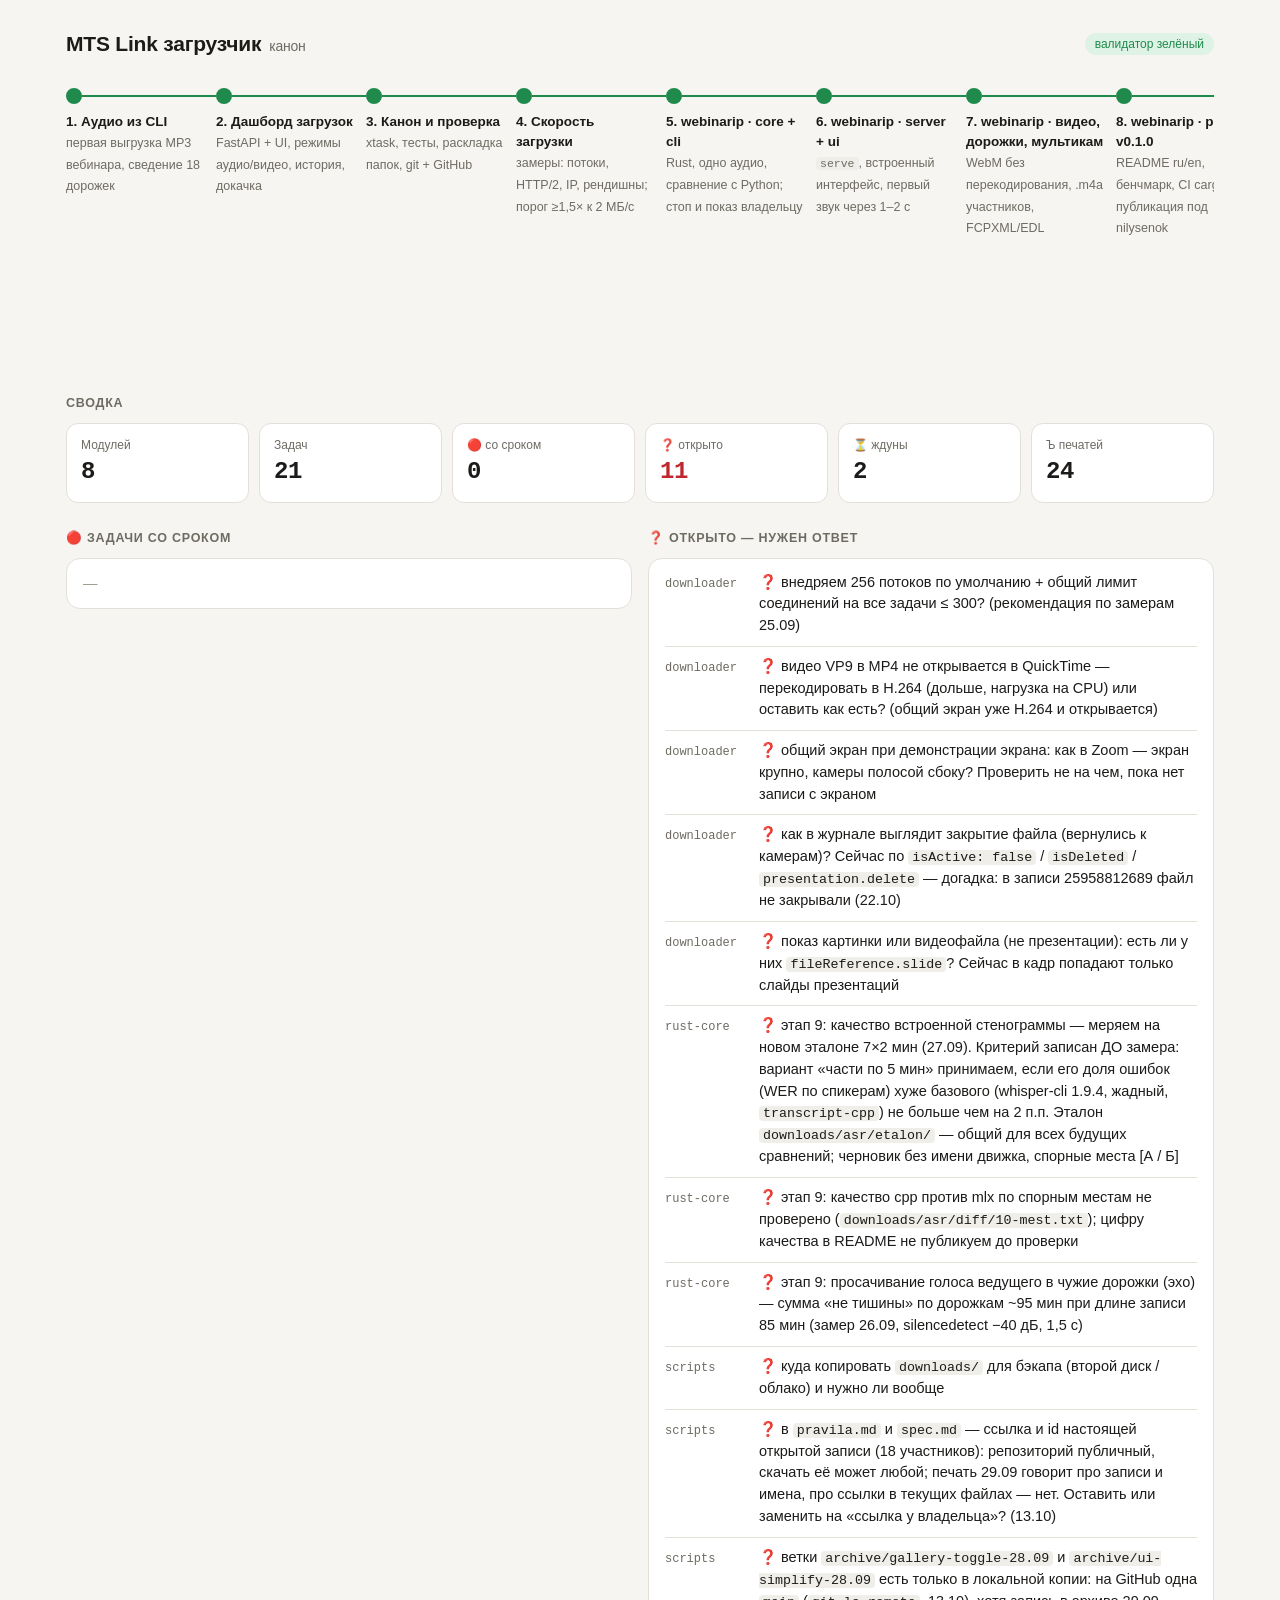
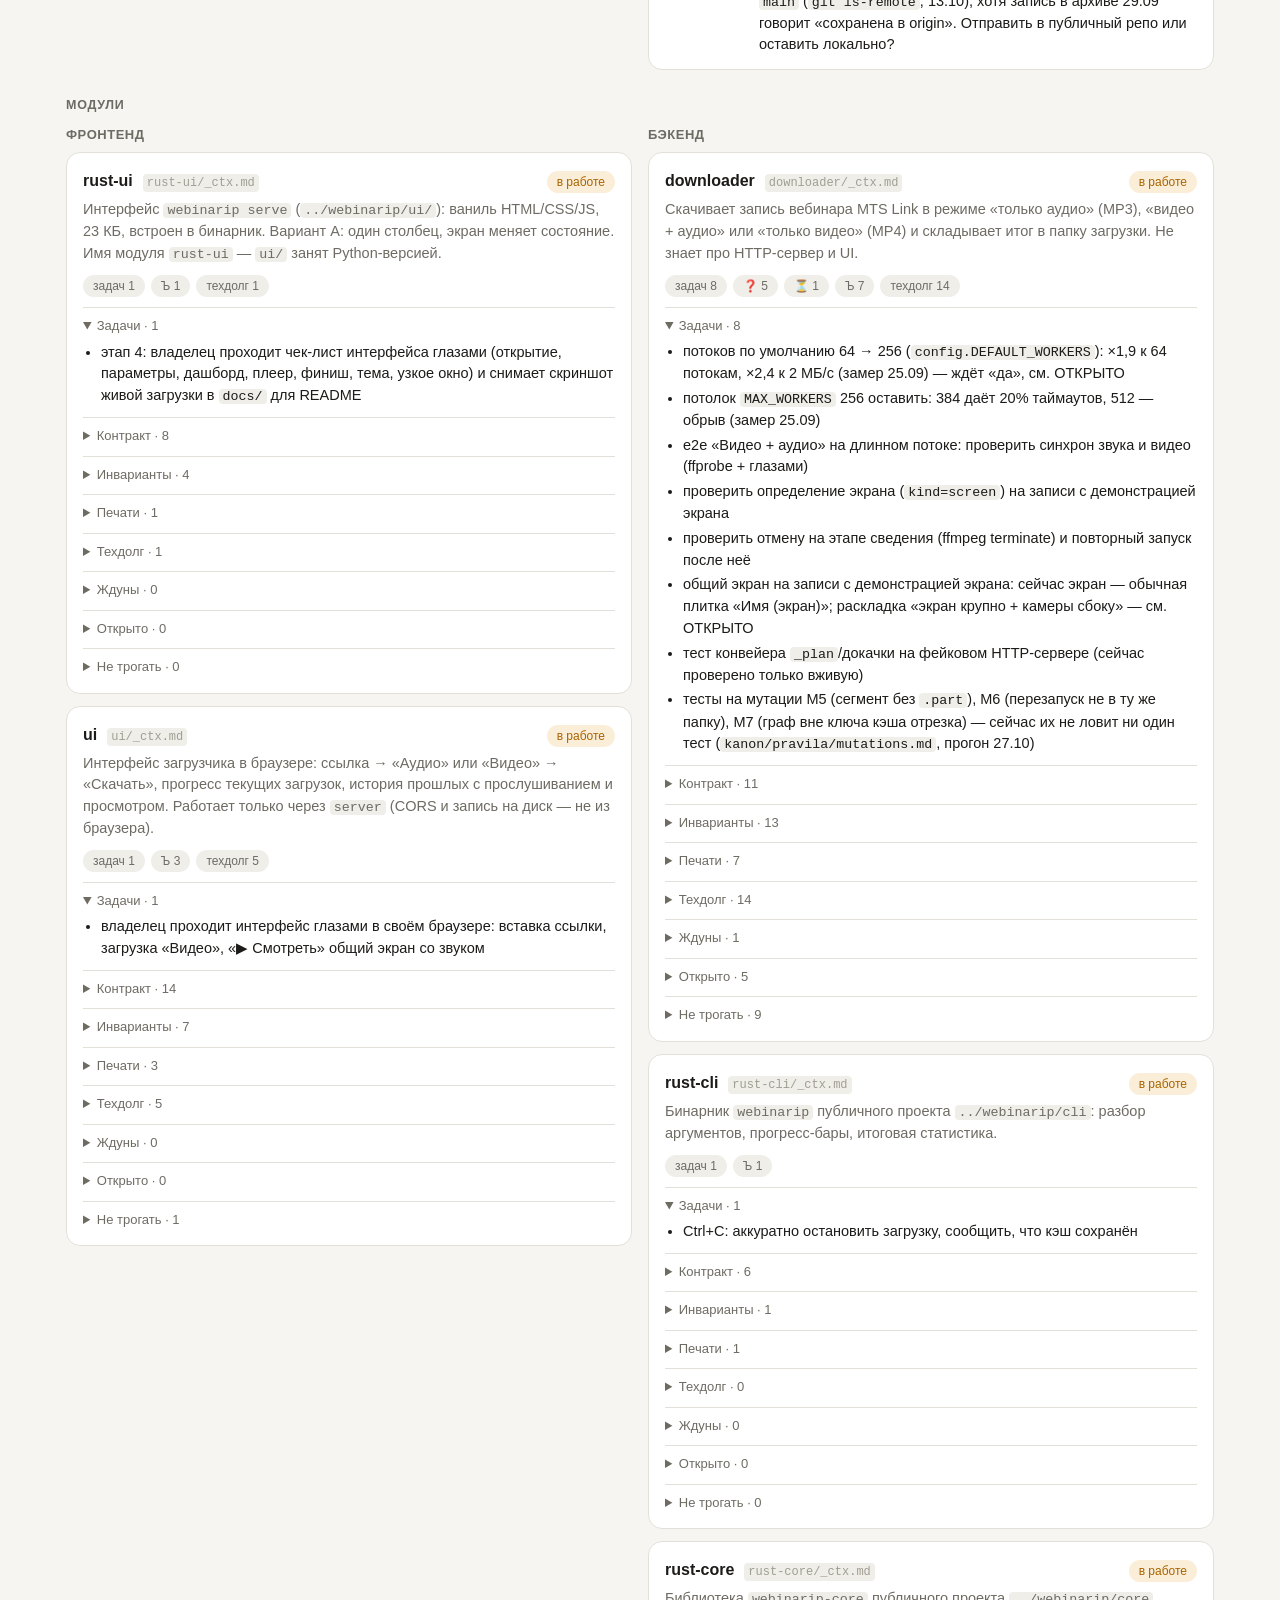
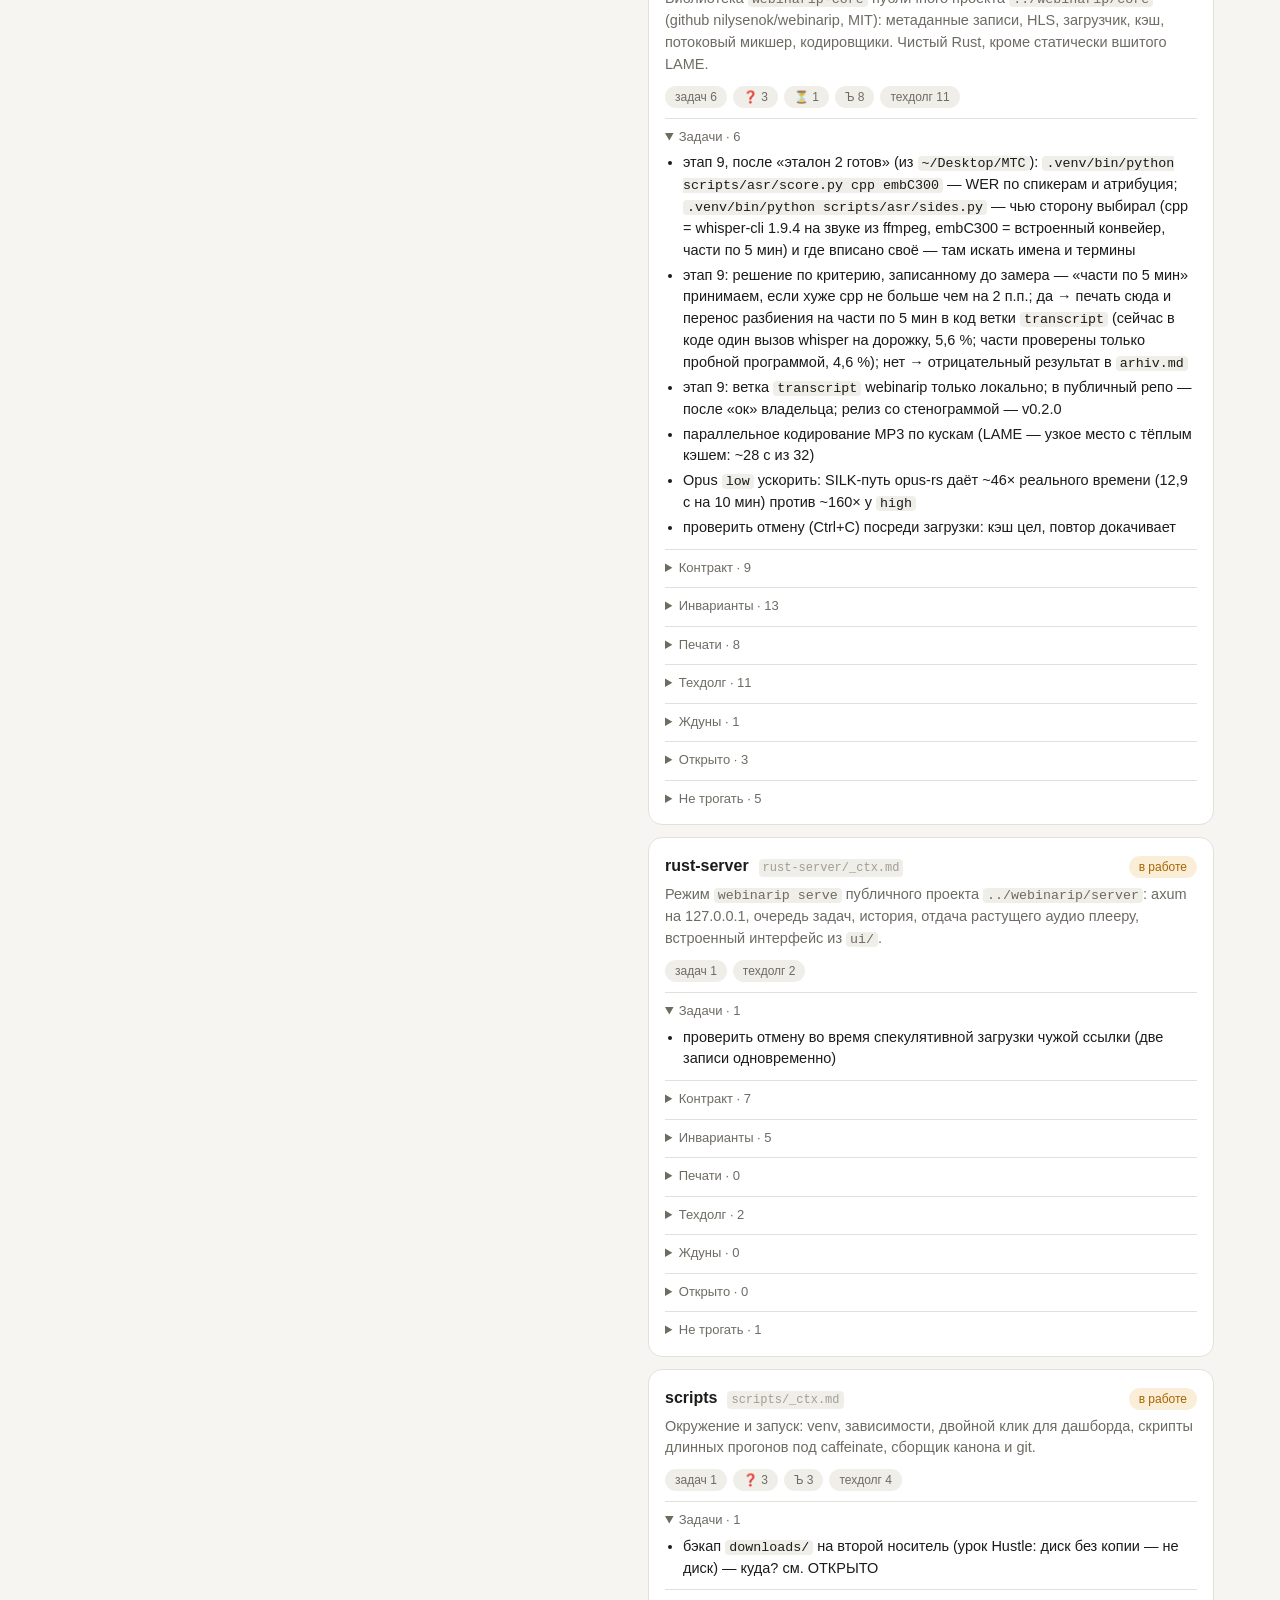
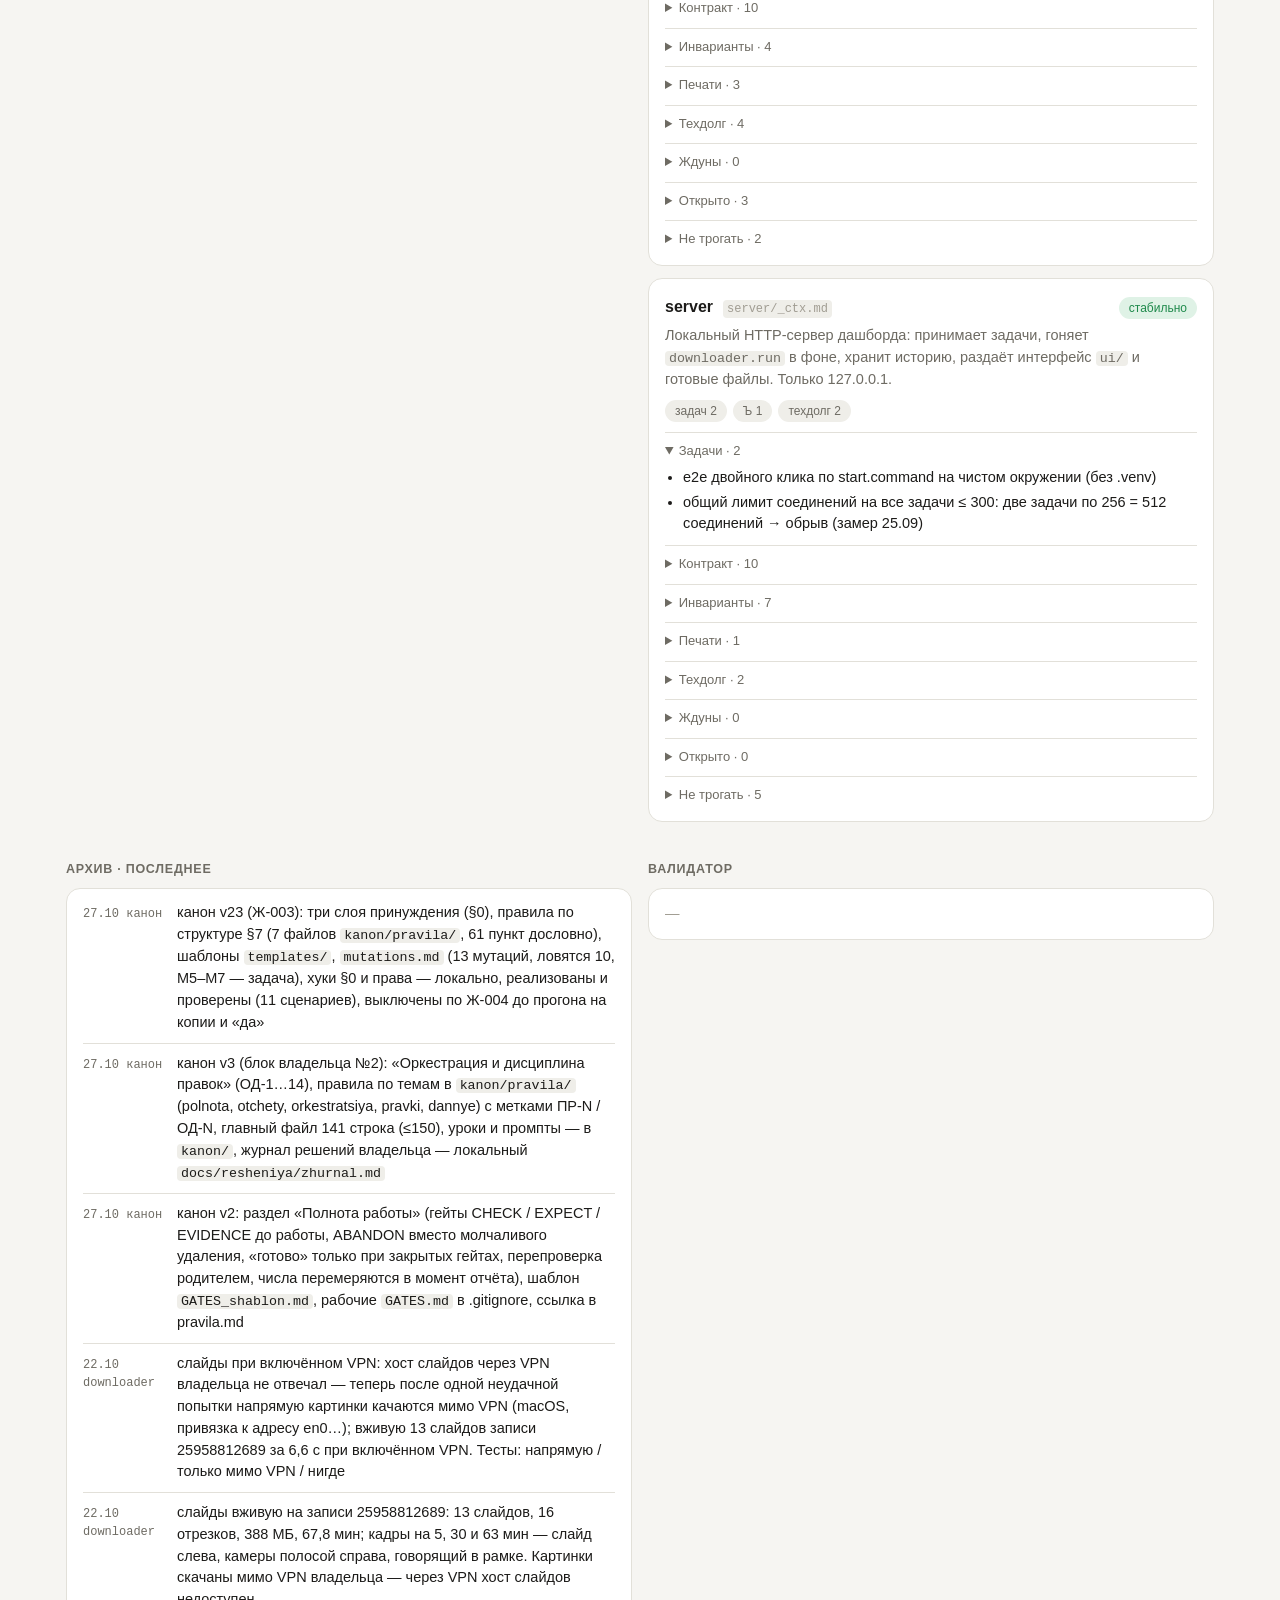
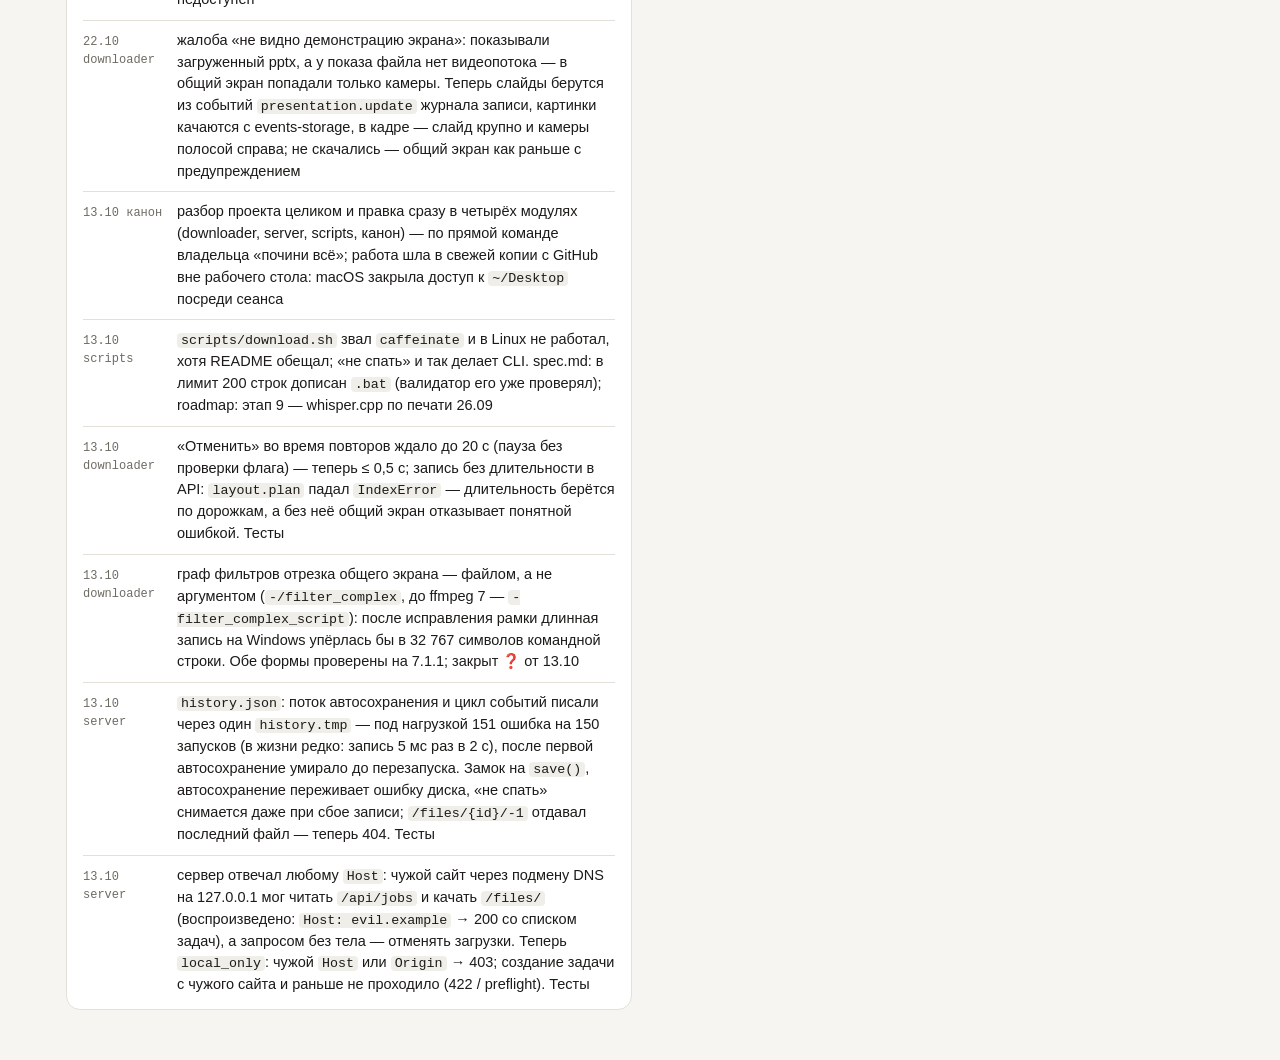
==== commit 67ec9adc: "Canon v23: enforcement layers, rules per topic, templates, mutation list" ====
--- a/dashboard.html
+++ b/dashboard.html
@@ -64,7 +64,7 @@
 <body>
 <div class="wrap" id="app"></div>
 <script>
-const DATA = {"project": "MTS Link загрузчик", "stages": [{"n": 1, "state": "готово", "title": "Аудио из CLI", "desc": "первая выгрузка MP3 вебинара, сведение 18 дорожек"}, {"n": 2, "state": "готово", "title": "Дашборд загрузок", "desc": "FastAPI + UI, режимы аудио/видео, история, докачка"}, {"n": 3, "state": "готово", "title": "Канон и проверка", "desc": "xtask, тесты, раскладка папок, git + GitHub"}, {"n": 4, "state": "готово", "title": "Скорость загрузки", "desc": "замеры: потоки, HTTP/2, IP, рендишны; порог ≥1,5× к 2 МБ/с"}, {"n": 5, "state": "готово", "title": "webinarip · core + cli", "desc": "Rust, одно аудио, сравнение с Python; стоп и показ владельцу"}, {"n": 6, "state": "готово", "title": "webinarip · server + ui", "desc": "`serve`, встроенный интерфейс, первый звук через 1–2 с"}, {"n": 7, "state": "готово", "title": "webinarip · видео, дорожки, мультикам", "desc": "WebM без перекодирования, .m4a участников, FCPXML/EDL"}, {"n": 8, "state": "готово", "title": "webinarip · релиз v0.1.0", "desc": "README ru/en, бенчмарк, CI cargo-dist, публикация под nilysenok"}, {"n": 9, "state": "сейчас", "title": "webinarip · стенограмма с именами спикеров", "desc": "каждая дорожка = человек, whisper.cpp (печать 26.09; в плане был mlx-whisper); сначала разведка и план с критерием остановки; в тестах и README только демо-имена"}], "modules": [{"name": "downloader", "dir": "downloader", "layer": "БЭКЕНД", "purpose": "Скачивает запись вебинара MTS Link в режиме «только аудио» (MP3), «видео + аудио» или «только видео» (MP4) и складывает итог в папку загрузки. Не знает про HTTP-сервер и UI.", "contract": ["- всё, что зависит от ОС, — в `osdeps.py`: `font()` (шрифт с кириллицей: Arial / Arial·Segoe UI / DejaVu·Liberation·Noto, иначе `fc-match`; нет — общий экран без подписей), `filter_path()` (путь для фильтра ffmpeg, `C\\:` экранирован), `Awake` (не спать: caffeinate / SetThreadExecutionState / systemd-inhibit), `reveal()` (Finder / Проводник / xdg-open), `utf8_console()` (вывод в UTF-8 — зовут сервер и CLI при старте)", "- `Job(url, mode, quality, streams, workers, gallery=True)` + `await run(job)` — выполняет задачу; наружу не бросает, итог в `job.status / error / outputs / log`", "- статусы: `queued → meta → download → mix → mux → done | error | cancelled | interrupted`", "- `await analyze(client, url)` → `{sid, title, date, duration, tracks}`; у дорожки `variants`, `has_audio`, `kind`; в `variants` только потоки, где init-сегмент содержит видео, размер — настоящий из `tkhd` (`boxes.video_size`)", "- в режимах с видео итог — один файл `<название> — общий экран.mp4` (отдельные видео каждого — только с `gallery=False` / `--no-gallery`): живая раскладка как в Zoom — в кадре те, у кого сейчас камера, и те, кто говорил за последние 20 с (появляется за 1 с до речи); говорящий — в зелёной рамке, без камеры — тёмная плитка с крупным именем, никого — заставка с названием; сетка по числу людей, до 3×3, порядок по первому появлению, состав держится ≥ 10 с; звук — общий микс (в «Только видео» тоже; отдельные файлы при `--no-gallery` в «Только видео» без звука); H.264 VideoToolbox `-q:v 50`", "- общий экран по модулям: `speech.py` (речь: громкость дорожки > −40 дБ по окнам 0,5 с, паузы ≤ 1,5 с склеены, всплески < 1 с выброшены) → `layout.py` (отрезки с постоянным составом, чистая логика) → `tiles.py` (граф отрезка) → `gallery.py` (отрезки по 3 параллельно, `seg_NNNN_<хеш>.mp4` не пересобираются, склейка concat + звук)", "- показ файла (презентации): видеопотока нет — `slides.parse(eventLogs)` берёт из событий `presentation.*` картинку текущего слайда (`fileReference.slide.url`) и держит её до следующего события → `job.slides` [(с, по, url)]; `slides.load` качает картинки (хост `events-storage.webinar.ru`) в `gallery/slides/<хеш>.png`, уменьшая до 1280×720; пока слайд на экране — он крупно слева, камеры полосой 320 px справа (до 4 в столбец), без людей — слайд на весь кадр; отрезки режутся по сменам слайдов (`layout.with_slides`); хост не ответил напрямую с одной попытки — следующая попытка мимо VPN, с адреса основной сети (`osdeps.direct_addresses`, в журнале задачи строка «Слайды — мимо VPN»); не скачался первый слайд и так — предупреждение и общий экран без слайдов; готовые картинки при перезапуске сеть не трогают", "- `job_folder(job)` → `downloads/ГГГГ-ММ-ДД_ЧЧММ <название>/`, промежуточные — `job.work` = `…/_work/`", "- `job.cancel = True` — мягкая отмена: воркеры и ffmpeg останавливаются, сегменты остаются", "- CLI: `.venv/bin/python -m downloader.cli <ссылка> [--mode audio|av|video] [--quality best|480] [--workers 64] [--no-gallery]`", "- вход API MTS Link: `GET /api/eventsessions/<id>/record?withoutCuts=false` (открытые записи — без авторизации)"], "status": "в работе", "invariants": ["подписи на общем экране — только если в ffmpeg есть `drawtext` (`osdeps.has_filter`): Homebrew-ffmpeg 8+ собран без него, и общий экран падал целиком `No such filter: 'drawtext'` (найдено CI на macOS 29.09); без фильтра — видео без имён", "качаются только нужные HLS-рендишны (аудио `a1/…`, видео — вариант по качеству); mp4 целиком не качается", "сегмент пишется через `.part` + rename — недокачанный файл никогда не лежит под финальным именем", "перезапуск той же задачи не качает сегменты, уже лежащие в `_work/`", "видео не перекодируется (`-c copy`); в режиме av звук — кусок общего микса с `relativeTime` потока", "ffmpeg пишет во временный `*.part.*`; при сбое/отмене он удаляется", "`run()` никогда не бросает исключений наружу", "видео или нет — только по init-сегменту (`hdlr` = `vide`), не по RESOLUTION из master; при склейке поток без видео пропускается с предупреждением, задача не падает", "stderr ffmpeg читается параллельно с прогрессом — полный канал stderr останавливает ffmpeg", "`run()` первым делом поднимает мягкий лимит открытых файлов до 10240 (`limits.py`): из Finder/Терминала macOS даёт 256, а 256 потоков = 256 сокетов + 256 `.part`; не хватает — предупреждение в логе задачи", "граф фильтров отрезка общего экрана ffmpeg читает из файла `_work/gallery/seg_NNNN.graph` (`osdeps.graph_option`: с ffmpeg 7 — `-/filter_complex`, раньше — `-filter_complex_script`), не из аргумента: рамки говорящих на длинной записи — десятки КБ, а командная строка Windows — 32 767 символов (13.10)", "пауза перед повтором запроса (`hls._pause`) проверяет отмену каждые 0,5 с — «Отменить» не ждёт до 20 с (13.10)", "длительность записи: из API, а если там пусто — по концу самой поздней дорожки; без длительности общий экран отказывает понятной ошибкой, а не `IndexError` (13.10)"], "tasks": [{"red": false, "due": "", "text": "потоков по умолчанию 64 → 256 (`config.DEFAULT_WORKERS`): ×1,9 к 64 потокам, ×2,4 к 2 МБ/с (замер 25.09) — ждёт «да», см. ОТКРЫТО"}, {"red": false, "due": "", "text": "потолок `MAX_WORKERS` 256 оставить: 384 даёт 20% таймаутов, 512 — обрыв (замер 25.09)"}, {"red": false, "due": "", "text": "e2e «Видео + аудио» на длинном потоке: проверить синхрон звука и видео (ffprobe + глазами)"}, {"red": false, "due": "", "text": "проверить определение экрана (`kind=screen`) на записи с демонстрацией экрана"}, {"red": false, "due": "", "text": "проверить отмену на этапе сведения (ffmpeg terminate) и повторный запуск после неё"}, {"red": false, "due": "", "text": "общий экран на записи с демонстрацией экрана: сейчас экран — обычная плитка «Имя (экран)»; раскладка «экран крупно + камеры сбоку» — см. ОТКРЫТО"}, {"red": false, "due": "", "text": "тест конвейера `_plan`/докачки на фейковом HTTP-сервере (сейчас проверено только вживую)"}], "debt": ["Windows и Linux проверяются только в GitHub Actions (тесты + запуск start.bat / start.sh с нуля); вживую на них загрузку настоящей записи не гоняли (29.09)", "определение экрана — эвристика по модулю `screensharing*` в eventLogs; в тестовой записи экрана не было, проверить не на чем", "RESOLUTION в master-плейлисте врёт (640×480 у всех, реально 320×180 / 480×270 / 640×360 / 1280×720, и 640×480 у дорожек без камеры): разбор записи делает 2 лишних запроса на дорожку (плейлист + init), 4,5–6 с вместо ~1 с (28.09)", "общий экран: если камера человека шлёт чёрные кадры (ИФР: участник в первые минуты, тестовая запись: другой на 55-й), плитка чёрная с именем внизу, а не «без камеры» с крупным именем — чёрное не распознаём: проход blackdetect (1 кадр/с, 320×180) на ИФР — 204 с, «только ключевые кадры» — 171 с (у VP9 MTS Link ключевой почти каждый кадр), VideoToolbox VP9 не декодирует; критерий «≤ 2 мин» не выполнен (замер 29.09). Сама детекция точна: камера участника 0:11–2:30 и 2:49–6:39", "общий экран: речь — по порогу громкости своей дорожки; громкий шум у молчащего человека тоже выведет его в кадр (порог выбран по замеру 28.09, на 2 записях)", "общий экран перекодируется: ~28× реального времени (105 мин за 3 мин 45 с, M2 Max, 28.09), грузит CPU; в `ui/` не отключается (Ъ ui 28.09) — только `--no-gallery` в CLI", "обход VPN для слайдов — только macOS (`osdeps.direct_addresses`: маршрут по умолчанию через utun/ppp/ipsec → адреса en0…en7); в Windows и Linux при VPN, который не пускает к хосту слайдов, общий экран соберётся без них", "если в отрезке общего экрана Python бросает ошибку, пока ffmpeg соседних отрезков работает, `asyncio.run` (CLI, тесты) виснет на отмене задач вместо ошибки (найдено 22.10 на делении на ноль в `tiles.graph`; в сервере gather не отменяет соседей — не виснет)", "ретраи: 6 попыток с паузой до 20 с; при 403/404 — сразу ошибка. Порог подобран без замеров потерь", "`_work/` занимает ~2× аудио (917 МБ на запись 24554640907, 25.09): сегменты + склеенные `a.mp4`; сегменты нужны для докачки, чистится кнопкой «Удалить промежуточные»", "RAM процесса растёт с числом потоков: 120 МБ на 64, 310 МБ на 256 (замер 25.09) — терпимо, но держать в уме", "скорость упирается в канал пользователя: на 256–320 потоках 5,0–5,5 МБ/с при потолке канала 4,8–6,1 МБ/с на одно соединение к Cloudflare (замер 25.09); выше не прыгнуть без другого канала", "`bytes_total_est` — оценка по среднему размеру сегмента, точного размера заранее нет (HEAD на тысячи сегментов дорого)", "граф из файла на Windows проверен только тестами CI (общий экран собирается), длинная запись с сотнями отрезков речи там вживую не гонялась (13.10)"], "seals": ["Ъ — загрузчик работает на macOS, Windows и Linux; платформенный код — только в `osdeps.py`, остальной код от ОС не зависит (29.09)", "Ъ — общий экран всех камер (как галерея Zoom) — по умолчанию в режимах с видео, со общим звуком; `--no-gallery` отключает (28.09)", "Ъ — с общим экраном в папке один видеофайл — общий экран со звуком; отдельные видео каждого только без общего экрана (29.09, владелец: «нужно одно видео общий экран»; отдельные файлы в «Только видео» беззвучны и путали)", "Ъ — запись = параллельные дорожки участников (18 в тестовой записи); склейка только сведением amix по relativeTime, concat нельзя (25.09)", "Ъ — в amix обязателен `normalize=0`, иначе итог тихий: amix делит громкость на число входов (25.09)", "Ъ — папка на каждую загрузку: `downloads/ГГГГ-ММ-ДД_ЧЧММ <название>/` по моменту загрузки, внутри итог и `_work/`; повтор той же записи не перезаписывает прошлую (25.09)", "Ъ — картинки слайдов, если хост не отвечает через VPN, качаются мимо VPN с адреса основной сети; только они, сегменты — как раньше (22.10, владелец: «слайды при VPN»; через VPN владельца хост слайдов не отвечал, мимо — 0,07 с)"], "waiting": ["⏳ владелец → запись с демонстрацией экрана для проверки `kind=screen` и общего экрана с демонстрацией, с 25.09"], "open": ["❓ внедряем 256 потоков по умолчанию + общий лимит соединений на все задачи ≤ 300? (рекомендация по замерам 25.09)", "❓ видео VP9 в MP4 не открывается в QuickTime — перекодировать в H.264 (дольше, нагрузка на CPU) или оставить как есть? (общий экран уже H.264 и открывается)", "❓ общий экран при демонстрации экрана: как в Zoom — экран крупно, камеры полосой сбоку? Проверить не на чем, пока нет записи с экраном", "❓ как в журнале выглядит закрытие файла (вернулись к камерам)? Сейчас по `isActive: false` / `isDeleted` / `presentation.delete` — догадка: в записи 25958812689 файл не закрывали (22.10)", "❓ показ картинки или видеофайла (не презентации): есть ли у них `fileReference.slide`? Сейчас в кадр попадают только слайды презентаций"], "dont_touch": ["число соединений к `events-delivery-records.webinar.ru` суммарно не выше ~320: на 384 — 20% таймаутов, на 512 — 85–88% ошибок (ConnectTimeout/ReadTimeout), скорость 0,4 МБ/с (замер 25.09, воспроизведено дважды)", "HTTP/2 не включать: 256 потоков по HTTP/2 = 0,65 МБ/с против 5,04 по HTTP/1.1 (замер 25.09) — все запросы идут через одно TCP-соединение", "`media.mix_filter`: `normalize=0` и `adelay=…:all=1` — без них тихий звук или сдвиг только левого канала", "`pipeline._drain`: запись сегмента через `.part` + `replace` — на этом держится докачка", "`gallery.render`: `-reinit_filter 0` перед каждым видеовходом — MTS Link меняет размер кадра внутри потока, без флага граф пересобирается на каждую смену, источники color начинают с нуля и сборка встаёт (ИФР, 28.09; тест `test_frame_size_change_inside_stream`)", "`pipeline.job_folder`: если `job.folder` уже задан, он возвращается как есть — иначе перезапуск уедет в новую папку и докачка сломается", "`limits.raise_open_files()` в начале `_run`: без него дашборд из `start.command` падает `[Errno 24] Too many open files` на первом сегменте при 256 потоках (29.09, воспроизведено: лимит 256 → ошибка, с подъёмом → 315 сегментов за 45 с; тест `test_limits.py`)", "`osdeps.utf8_console()` в начале `server.app` и `cli.main`, `PYTHONUTF8=1` в `start.bat`: без них в Windows при перенаправленном выводе (cp1252) сервер падал на первом print с кириллицей (CI 29.09; тест `test_osdeps`)", "`tiles._any_of`: условия рамки говорящего складываются деревом в скобках, не цепочкой `a+b+c+…` — FFmpeg с 8.1 не принимает выражение глубже 100 и падает «Cannot allocate memory», когда у человека больше 100 отрезков речи на отрезке (13.10, жалоба пользователя на записи ~169 мин; исходники FFmpeg `libavutil/eval.c`, коммит ed5040e6f; тесты `test_layout.BorderTest`, `test_gallery…test_border_with_hundreds_of_speech_spans`)"]}, {"name": "rust-cli", "dir": "rust-cli", "layer": "БЭКЕНД", "purpose": "Бинарник `webinarip` публичного проекта `../webinarip/cli`: разбор аргументов, прогресс-бары, итоговая статистика.", "contract": ["- `webinarip <ссылка> [--audio] [--from T] [--to T] [--tracks host,3,5] [--quality high|low] [--opus|--aac|--wav] [--out DIR] [--connections N≤256] [--session-id ID] [--cache-dir DIR] [--list]`", "- время: `75`, `01:15` (мм:сс, как в ffmpeg), `1:02:03`, `1h2m3s`", "- итог: путь, длительность, размер, время загрузки и сведения, p50/p99 сегмента, повторы, хеджи, 429", "- `WEBINARIP_TRACE=1` — строка прогресса в stderr раз в 5 с (для логов без терминала)", "- `--video` (WebM участников с общим звуком), `--both` (+ файл звука), `--separate` (.m4a участников), `--multicam` (FCPXML + EDL, включает --separate), `--mp4` (ffmpeg, предупреждение), `--video-height N`", "- без `--tracks` видео берётся у дорожек длиннее 30 с (переподключения по несколько секунд пропускаются)"], "status": "в работе", "invariants": ["код возврата 1 и одна строка `error: …` при любой ошибке"], "tasks": [{"red": false, "due": "", "text": "Ctrl+C: аккуратно остановить загрузку, сообщить, что кэш сохранён"}], "debt": [], "seals": ["Ъ — время в `--from/--to`: два числа = `мм:сс` (как ffmpeg и yt-dlp); для часов — `чч:мм:сс` или `1h20m` (25.09)"], "waiting": [], "open": [], "dont_touch": []}, {"name": "rust-core", "dir": "rust-core", "layer": "БЭКЕНД", "purpose": "Библиотека `webinarip-core` публичного проекта `../webinarip/core` (github nilysenok/webinarip, MIT): метаданные записи, HLS, загрузчик, кэш, потоковый микшер, кодировщики. Чистый Rust, кроме статически вшитого LAME.", "contract": ["- видео: `camera::has_video` при планировании читает init видеорендишна (кладёт в кэш) — видео только при `hdlr` = `vide`; порог 30 с без `--tracks` — по длине видеоплейлиста (`VideoPick.min_secs`), не по JSON; `video/` — `fmp4` (кадры с метками и ключевым флагом, размер из `tkhd`), `webm` (VP9 + Opus, кластеры с ключевого кадра, Cues), `patch` (сдвиг `tfdt`, длина в `mehd/mvhd`); `deliver` — видео, дорожки участников, `--mp4`; `export` — FCPXML (видео на дорожках 1…N, звук −1…) и EDL CMX3600", "- `job::produce(dl, opts, (rec, tracks), prog, cancel, on_start)` — общий путь CLI и serve: одно сведение → файл + Opus-пакеты для видео → видео, дорожки, мультикам", "- `Engine` (общий http + AIMD-лимит) → `Download` (загрузка в фоне; `restrict(from,to,slots)` выкидывает лишнее из очереди) → `Render::write_file` (сведение+кодирование, отмена флагом)", "- `job::run(Options, render_progress, on_download)` — то же для CLI одним вызовом", "- `job::fetch_record`, `record::{parse, select}` (`host`, номера из `--list`), `hls::{parse_master, parse_media}`", "- `Progress` — атомарные счётчики для CLI и будущего UI: этап, сегменты, байты, повторы, хеджи, 429, лимит, сведено мс, p50/p99, гистограмма", "- форматы: MP3 (LAME, по умолчанию), Opus в Ogg (opus-rs), AAC .m4a (AudioToolbox на macOS, иначе системный ffmpeg), WAV; качество `high` 48 кГц стерео, `low` 16 кГц моно", "- кэш: `~/Library/Caches/webinarip/<запись>/<дорожка>/a/NNNNN.m4s`; вывод: `<out>/ГГГГ-ММ-ДД_ЧЧММ <название>/<название>[ отрезок].<ext>`", "- session-id только из аргумента / `WEBINARIP_SESSION_ID`, живёт в памяти"], "status": "в работе", "invariants": ["видео или нет — только по init-сегменту (`fmp4::is_video`), не по RESOLUTION из master; `remux` отказывает init без видео (29.09, v0.1.2)", "видео не перекодируется: кадры VP9 копируются; `--mp4` — только системный ffmpeg и только по флагу", "видео качается после всего звука (rank = at + 1e7), чтобы первый звук не ждал тяжёлых сегментов", "`remux` и копия дорожек — в два прохода, в памяти один сегмент (пик 239 МБ на всю запись со всем, было 864)", "кадры пишутся в порядке декодирования; метки видео строго возрастают (WebM — миллисекунды)", "нет блокировки головы очереди: декодер сообщает, какой файл ждёт (`Gate::waited`); `rush.rs` раз в 25 мс дублирует его запрос (если старше ½ p50, до 2 дублей) или берёт вне очереди (если в очереди/на повторе) из резерва внутри потолка (256 = 248 + 8), а пока микшер ждёт дольше p50 — новые обычные запросы не стартуют («фокус»)", "ровно один засчитывает сегмент: состояния PENDING/FLIGHT/DONE, проигравший запрос снимается через Notify", "только HTTP/1.1: HTTP/2 в 7,7 раза медленнее (замер 25.09, Python-серия)", "сегменты качаются в порядке общей шкалы времени; повтор возвращается в очередь со своим приоритетом — иначе микшер стоит (найдено 25.09: один повтор в конце очереди = 100 с простоя сведения)", "сегмент пишется через `.part` + rename; наличие файла = сегмент целиком", "сведение = сумма (как amix normalize=0) + лимитер с упреждением 5 мс, потолок 0,95", "декодер читает дорожку как поток без перемотки и ждёт появления файлов — на этом держится сведение во время загрузки", "`record::select`, `timefmt::parse` — ошибки пользователю на английском, понятные без исходников"], "tasks": [{"red": false, "due": "", "text": "этап 9, после «эталон 2 готов» (из `~/Desktop/МТС`): `.venv/bin/python scripts/asr/score.py cpp embC300` — WER по спикерам и атрибуция; `.venv/bin/python scripts/asr/sides.py` — чью сторону выбирал (cpp = whisper-cli 1.9.4 на звуке из ffmpeg, embC300 = встроенный конвейер, части по 5 мин) и где вписано своё — там искать имена и термины"}, {"red": false, "due": "", "text": "этап 9: решение по критерию, записанному до замера — «части по 5 мин» принимаем, если хуже cpp не больше чем на 2 п.п.; да → печать сюда и перенос разбиения на части по 5 мин в код ветки `transcript` (сейчас в коде один вызов whisper на дорожку, 5,6 %; части проверены только пробной программой, 4,6 %); нет → отрицательный результат в `arhiv.md`"}, {"red": false, "due": "", "text": "этап 9: ветка `transcript` webinarip только локально; в публичный репо — после «ок» владельца; релиз со стенограммой — v0.2.0"}, {"red": false, "due": "", "text": "параллельное кодирование MP3 по кускам (LAME — узкое место с тёплым кэшем: ~28 с из 32)"}, {"red": false, "due": "", "text": "Opus `low` ускорить: SILK-путь opus-rs даёт ~46× реального времени (12,9 с на 10 мин) против ~160× у `high`"}, {"red": false, "due": "", "text": "проверить отмену (Ctrl+C) посреди загрузки: кэш цел, повтор докачивает"}], "debt": ["дорожки участников (.m4a) режутся по границам сегментов (~13 с): байты копируются без перекодирования; смещения в FCPXML/EDL это учитывают (`start`/source in)", "EDL — однодорожечный формат: все клипы подряд списком; полная мультикам-раскладка только в FCPXML", "ffmpeg на выводе в null пишет «non monotonically increasing dts» и для исходного fMP4 с сервера — свойство VFR-потока, не перепаковки (проверено 26.09)", "камеры в тестовой записи — 320×180 (SMALL), 25 fps; заявленное в плейлисте 640×480 не соответствует кадрам", "ожидание микшера на реальном сервере не опускается ниже ~1,5× p50: медленный объект медленный для всех запросов (замер 25.09: два дубля одного сегмента вернулись вместе с оригиналом через ~28 с); на моке с зависшим соединением — 1,1× медианы", "метрика «простой» зависит от способа: по файлу (Gate) 11,5–13,7 с = 1,5–1,9× p50 во всех 3 прогонах CLI; по отсутствию движения сведения в интерфейсе 11,1–17,6 с = 1,4–2,1× p50 (2 прогона, один на 2,09×)", "Opus: `use_cbr = true` обязателен — в VBR opus-rs игнорирует битрейт (24 кбит/с → 53–74 кбит/с, замер 25.09)", "частота дорожек только 48 кГц (иначе ошибка); ресемплинга входа нет — на реальных записях другой не встречалась", "AudioToolbox FFI написан вручную (без bindgen); проверен только на macOS arm64", "`--video-height` и имя папки кэша `v<высота>` — по RESOLUTION из master, а он врёт (640×480 у всех); при нескольких вариантах выбор неточен. Реальный размер файла — из `tkhd` (29.09)", "`--list` у сессии без `mediasession.update` показывает длину 0 (ИФР: камера «14:18 – 14:18», реально ~1,5 ч видео) — длина берётся из JSON записи (29.09)"], "seals": ["Ъ — качество по умолчанию «речь»: моно 48 кГц, MP3 64 кбит/с (Opus 32, AAC 64); стерео 128 и «расшифровка» 16 кГц — опциями `--quality high|low` (25.09)", "Ъ — «фокус» при ожидании микшера — поведение по умолчанию; `WEBINARIP_NO_RUSH=1` отключает дубли и фокус только для диагностики (25.09)", "Ъ — LAME с качеством 7 (`Quality::Ok`): 28,6 с против 38,6 с на q5 (замер 25.09), для речи на 128 кбит/с разницы не слышно (25.09)", "Ъ — жёсткий потолок 256 соединений (`HARD_CAP`), пользователь может только уменьшить; соблюдение 429: лимит ×0,5 + пауза Retry-After; «только для записей, к которым у вас есть права» — в коде и README (25.09)", "Ъ — форматы: MP3 по умолчанию (LAME статически), `--opus`, `--aac` (AudioToolbox / системный ffmpeg); видео — WebM по умолчанию, `--mp4` только через системный ffmpeg; отдельные дорожки — .m4a без перекодирования (25.09)", "Ъ — публичный проект без «MTS» в названии и без упоминаний ИИ; автор Nikita Lysenok; чистая история, канон в него не попадает (25.09)", "Ъ — распознавание речи (этап 9): whisper.cpp, модель large-v3-turbo; выбран по заранее записанному критерию скорости: 1,07× медленнее mlx-whisper < порога 1,5× (замер 26.09); встраивается в бинарник, 5 платформ, без Python (26.09)", "Ъ — видео у дорожки есть, только если в init видеорендишна `hdlr` = `vide`; дорожки с выключенной камерой в `--video` не попадают, без видео — подсказка в CLI (v0.1.2, 29.09)"], "waiting": ["⏳ Никита → слепой эталон A–G: выбрать варианты в «[x / y]» в `downloads/asr/etalon/{A..G}.txt` (слушать `.mp3`), сигнал — «эталон 2 готов» (с 27.09)"], "open": ["❓ этап 9: качество встроенной стенограммы — меряем на новом эталоне 7×2 мин (27.09). Критерий записан ДО замера: вариант «части по 5 мин» принимаем, если его доля ошибок (WER по спикерам) хуже базового (whisper-cli 1.9.4, жадный, `transcript-cpp`) не больше чем на 2 п.п. Эталон `downloads/asr/etalon/` — общий для всех будущих сравнений; черновик без имени движка, спорные места [А / Б]", "❓ этап 9: качество cpp против mlx по спорным местам не проверено (`downloads/asr/diff/10-mest.txt`); цифру качества в README не публикуем до проверки", "❓ этап 9: просачивание голоса ведущего в чужие дорожки (эхо) — сумма «не тишины» по дорожкам ~95 мин при длине записи 85 мин (замер 26.09, silencedetect −40 дБ, 1,5 с)"], "dont_touch": ["`decode.rs`: сдвиг позиций по `tfdt` первого фрагмента — symphonia его не учитывает, без сдвига `--from/--to` дают тишину", "`cache.rs`: уникальное временное имя в `write_atomic` — общий `.part` роняет загрузку при дублях сегмента", "`fetch.rs`: приоритетная очередь с исходным приоритетом при повторе — замена на «задача на сегмент + семафор» вернёт простой сведения", "`mix.rs`: `starts_at` у входа — без него микшер ждёт первую порцию дорожки, которая начинается через час, и встаёт", "`encode/aac.rs`: `BufferList` вложенной структурой — плоская раскладка ломает выравнивание указателя (AudioBufferList)"]}, {"name": "rust-server", "dir": "rust-server", "layer": "БЭКЕНД", "purpose": "Режим `webinarip serve` публичного проекта `../webinarip/server`: axum на 127.0.0.1, очередь задач, история, отдача растущего аудио плееру, встроенный интерфейс из `ui/`.", "contract": ["- `webinarip serve [--port 5040] [--out ~/Downloads/webinarip] [--no-open] [--cache-dir]`; порт занят → любой свободный", "- `POST /api/probe {link, session_id?}` → запись; сразу стартует спекулятивная загрузка всего аудио", "- `POST /api/jobs {links, session_id?, format, quality, from, to, tracks[]}` → `{ids}`; ссылки через пробел = пакет", "- `GET /api/state` → probe (с прогревом), текущая/последняя задача (этап, %, скорость, ETA, ×реального времени, дорожки, гистограмма, p50/p99), `queued`, история", "- `GET /api/jobs/{id}/audio` — растущий поток MP3/Opus во время сведения, после — файл потоком с Range (`files.rs`, `bytes=a-b | a- | -n`, 416 за концом)", "- `POST /api/jobs/{id}/cancel`, `POST /api/reveal {path}` (только пути, созданные приложением)", "- история: `<кэш>/history.json`, 50 записей, без session-id"], "status": "в работе", "invariants": ["слушать только 127.0.0.1", "один `Engine` на session-id: потолок 256 соединений общий для всех задач и спекулятивных загрузок", "задачи выполняются по одной, по порядку; «ещё N в очереди»", "при старте задачи загрузка урезается до её отрезка и дорожек (`Download::restrict`) — лишнее не качается", "session-id живёт только в памяти, в историю и логи не попадает"], "tasks": [{"red": false, "due": "", "text": "проверить отмену во время спекулятивной загрузки чужой ссылки (две записи одновременно)"}], "debt": ["`ui/` лежит вне крейта (`include_bytes!(\"../../ui/…\")`) — для `cargo publish` понадобится копия внутри крейта или build.rs", "проценты: пока идёт загрузка — по сегментам на диске, последние 3% — сведение"], "seals": [], "waiting": [], "open": [], "dont_touch": ["`view.rs`: один замок на оператор — два `lock()` одного мьютекса в одном выражении дают взаимоблокировку"]}, {"name": "rust-ui", "dir": "rust-ui", "layer": "ФРОНТЕНД", "purpose": "Интерфейс `webinarip serve` (`../webinarip/ui/`): ваниль HTML/CSS/JS, 23 КБ, встроен в бинарник. Вариант A: один столбец, экран меняет состояние. Имя модуля `rust-ui` — `ui/` занят Python-версией.", "contract": ["- файлы: `index.html`, `style.css`, `app.js` (события, опрос), `view.js` (отрисовка), `fmt.js` (форматы, API)", "- ожидание: крупное поле в фокусе, Enter — старт, режимы, «Параметры ▸» (формат, качество, отрезок, дорожки-чипы, session-id), «Недавние»", "- вставка ссылки → probe: название · длительность · дорожки · «прогрев N%»", "- режимы «видео» и «оба» активны; в «Параметрах ▸ Ещё»: дорожки участников, монтажный проект, MP4 (ffmpeg, медленно); итог «N файлов · размер»", "- качество: «речь · моно» (по умолчанию) | «стерео» | «для расшифровки · 16 кГц»; под гистограммой «ожидание ≤ N с» (простой микшера)", "- загрузка: шапка в одну строку, крупные цифры (МБ/с · осталось · %), на сведении «×N к реальному времени», степпер, тонкие полосы дорожек на шкале записи, плеер, гистограмма задержек p50/p99, «ещё N в очереди», «Отменить»", "- готово: «заняло · файл · 100%», «Показать в папке»", "- опрос `/api/state`: 0,5 с при работе, 2 с в покое"], "status": "в работе", "invariants": ["без фреймворков, сборщиков, веб-шрифтов и иконочных библиотек; всё ≤ 60 КБ до сжатия", "тёмная тема по умолчанию, светлая — по `prefers-color-scheme`", "один экран без прокрутки на 1280×800 и 390×844 (проверено скриншотами 25.09)", "любой текст с сервера — через `esc()`; session-id в localStorage не пишется"], "tasks": [{"red": false, "due": "", "text": "этап 4: владелец проходит чек-лист интерфейса глазами (открытие, параметры, дашборд, плеер, финиш, тема, узкое окно) и снимает скриншот живой загрузки в `docs/` для README"}], "debt": ["headless Chrome на macOS не сужает окно меньше ~500 px — мобильную вёрстку проверять через iframe 390 px"], "seals": ["Ъ — компоновка «вариант A»: один столбец, экран меняет состояние; очередь — строкой «ещё N в очереди» (25.09)"], "waiting": [], "open": [], "dont_touch": []}, {"name": "scripts", "dir": "scripts", "layer": "БЭКЕНД", "purpose": "Окружение и запуск: venv, зависимости, двойной клик для дашборда, скрипты длинных прогонов под caffeinate, сборщик канона и git.", "contract": ["- `start.command` ставит `ffmpeg-full` (Homebrew, keg-only, с drawtext) первым в PATH, если он установлен; README для macOS советует `brew install ffmpeg-full`", "- запуск: `start.command` (macOS, Finder), `start.bat` (Windows, Проводник; winget-подсказки, UTF-8 через chcp 65001), `start.sh` (Linux и macOS из терминала; apt/dnf-подсказки) — все создают `.venv`, ставят зависимости и открывают дашборд", "- `.gitattributes`: `*.bat` — CRLF, `*.sh` / `*.command` — LF; CI `.github/workflows/tests.yml`: тесты на macOS, Windows, Ubuntu + запуск start.bat / start.sh с нуля до ответа дашборда", "- `start.command` (корень) — двойной клик в Finder: найти рабочий Python 3.10+, создать `.venv`, поставить `requirements.txt`, поднять сервер, открыть браузер; если сервер уже жив — просто открыть", "- `scripts/download.sh <ссылка> [--mode …]` — короткая форма CLI-загрузки (macOS, Linux); «не спать» делает сам CLI (`osdeps.Awake`), `caffeinate` в скрипте убран — в Linux его нет (13.10)", "- `scripts/bench.py <ссылка> --secs 60 --workers 64,256 [--http2] [--ip A,B]` — замер скорости сегментов без записи на диск; `--http2` требует `pip install h2` (в requirements нет — HTTP/2 проигрывает)", "- `requirements.txt`: fastapi, uvicorn, httpx; внешняя зависимость — `ffmpeg`/`ffprobe` (Homebrew)", "- `xtask.py` + `tools/` — сборщик и валидатор канона; `tests/` — unittest", "- `scripts/asr/` — замер распознавания речи (этап 9): `setup.sh` (whisper-cpp, `.venv-asr` с mlx-whisper, модели в `~/.cache`) → `tracks.sh <ссылка>` → `vad.py` → `run_cpp.sh` / `run_mlx.py` → `merge.py cpp|mlx` → `score.py cpp mlx`; `etalon.py` и `diff10.py` не перезаписывают выверенное без `--force`; `etalon2.py cpp embC300` — слепой эталон 7×2 мин (27.09): черновик из двух движков, расхождения «[x / y]» в случайном порядке, ключ в `etalon/.key.json`; `score.py` не считает, пока в эталоне есть невыбранные скобки; всё одной строкой — `run_all.sh <ссылка>`", "- git: публичный GitHub `nilysenok/webinar-downloader` (origin, push после каждой сессии; старый адрес mts-link-downloader перенаправляется); в git не идут `.venv/`, `downloads/`, `tracks/`, `history.json`"], "status": "в работе", "invariants": ["Python для проекта — только `.venv/bin/python` (3.12); исключение — `.venv-asr/` только для mlx-whisper (тянет torch)", "модели и всё долгоживущее — в `~/.cache`, результаты — в `downloads/`; временная папка сессии — не хранилище", "настоящие стенограммы, звук и эталон — только в `downloads/asr/` (персональные данные); в тестах — только «Спикер N»", "всё, что должно выполниться без человека, — одной строкой в `scripts/*.sh`"], "tasks": [{"red": false, "due": "", "text": "бэкап `downloads/` на второй носитель (урок Hustle: диск без копии — не диск) — куда? см. ОТКРЫТО"}], "debt": ["клиент Hugging Face (`snapshot_download`) завис на 1,23 из 1,61 ГБ (26.09) — `setup.sh` качает через `curl -C -` с проверкой sha256", "Homebrew `python@3.13` 3.13.7 сломан: бинарник `python3.13` — пустой файл 0 байт, `python3` молча ничего не делает (25.09). Лечится `brew reinstall python@3.13`; проект живёт на 3.12, поэтому не чиним", "`caffeinate -i` не спасает от сна при закрытой крышке — крышку во время длинной загрузки не закрывать", "зависимости в `requirements.txt` без верхних границ: CI ставит свежие версии и может покраснеть без изменений в коде; starlette уже предупреждает, что `TestClient` поверх httpx устарел (13.10, fastapi 0.141 / starlette 1.7)"], "seals": ["Ъ — сборщик канона: `python xtask.py`, валидатор `python xtask.py --check` (вместо cargo xtask) (25.09)", "Ъ — репозиторий публичный, `nilysenok/webinar-downloader`, MIT, со всей историей: владелец выбрал открыть текущий, зная, что в старых коммитах имена участников, ссылки на записи и прежний файл правил; в текущих файлах имён нет (29.09)", "Ъ — в git не попадают записи, расшифровки, история загрузок и имена участников настоящих вебинаров: всё это в `downloads/` и `history.json` (в .gitignore); в тестах и снимках — только вымышленные (29.09)"], "waiting": [], "open": ["❓ куда копировать `downloads/` для бэкапа (второй диск / облако) и нужно ли вообще", "❓ в `pravila.md` и `spec.md` — ссылка и id настоящей открытой записи (18 участников): репозиторий публичный, скачать её может любой; печать 29.09 говорит про записи и имена, про ссылки в текущих файлах — нет. Оставить или заменить на «ссылка у владельца»? (13.10)", "❓ ветки `archive/gallery-toggle-28.09` и `archive/ui-simplify-28.09` есть только в локальной копии: на GitHub одна `main` (`git ls-remote`, 13.10), хотя запись в архиве 29.09 говорит «сохранена в origin». Отправить в публичный репо или оставить локально?"], "dont_touch": ["`start.command`: перебор `python3.12 → … → python3` с проверкой `print(...)` — голый `python3` на этой машине битый и молчит", "дашборд, поднятый из фонового процесса (не из своего окна Терминала), умирает вместе с ним (29.09: «Failed to fetch» в UI) — поднимать через `open start.command`, свой Терминал; лимит файлов там 256, его поднимает сам загрузчик"]}, {"name": "server", "dir": "server", "layer": "БЭКЕНД", "purpose": "Локальный HTTP-сервер дашборда: принимает задачи, гоняет `downloader.run` в фоне, хранит историю, раздаёт интерфейс `ui/` и готовые файлы. Только 127.0.0.1.", "contract": ["- «не спать» во время загрузок и «показать в папке» — через `downloader.osdeps` (Awake, reveal): одинаково на macOS, Windows, Linux", "- `history.json` читается и пишется в UTF-8 явно — в Windows по умолчанию cp1251 (29.09)", "- запуск: `.venv/bin/python -m server.app` (порт `PORT`, по умолчанию 8765)", "- `POST /api/analyze {url}` → запись и дорожки с вариантами видео (без URL рендишнов)", "- `POST /api/jobs {url, mode, quality, streams, workers}` → 201 + задача; всё, кроме `url`, необязательно; пустой `streams` — все камеры записи (28.09)", "- `GET /api/jobs` → задачи новые сверху; + `speed, eta, progress, bytes_total_est, work_size, outputs[].exists`", "- `POST /api/jobs/{id}/cancel | restart | reveal | clean`, `DELETE /api/jobs/{id}` (409 для активной)", "- `GET /files/{id}/{n}[?dl=1]` → n-й итоговый файл (Range поддерживается); номера вне списка — 404", "- `GET /` и статика — `ui/`", "- `history.json` в корне: список `Job.to_dict()`; автосохранение раз в 2 с, пока есть активные"], "status": "стабильно", "invariants": ["файлы интерфейса (всё, кроме `/api/` и `/files/`) отдаются с `Cache-Control: no-cache` — браузер сверяет их по ETag при каждом открытии (29.09)", "обработчики, запускающие задачи (`create`, `restart`), — `async def`", "после рестарта сервера активные задачи становятся `interrupted`, «Продолжить» докачивает", "«Удалить из истории» не удаляет файлы; «Удалить промежуточные» трогает только `_work/` внутри `downloads/`", "пока есть активная задача, живёт `caffeinate -i -w <pid сервера>`", "`local_only`: ответ только при `Host` = 127.0.0.1 / localhost / [::1] и только если `Origin` (когда он есть) — тот же; иначе 403 (13.10)", "`store.save()` — под замком `_saving`: её зовут и цикл событий, и поток автосохранения; `/files/{id}/{n}` — только существующий номер, 404 иначе (13.10)"], "tasks": [{"red": false, "due": "", "text": "e2e двойного клика по start.command на чистом окружении (без .venv)"}, {"red": false, "due": "", "text": "общий лимит соединений на все задачи ≤ 300: две задачи по 256 = 512 соединений → обрыв (замер 25.09)"}], "debt": ["состояние задач только в памяти процесса + history.json; при падении сервера теряется прогресс с момента последнего автосохранения (≤2 с)", "`GET /api/jobs` отдаёт полный журнал и дорожки каждой задачи на каждом опросе — пока история короткая, не мешает"], "seals": ["Ъ — сервер на FastAPI + uvicorn в том же .venv, UI опрашивает статус (без SSE) (25.09)"], "waiting": [], "open": [], "dont_touch": ["`app.mount(\"/\", StaticFiles…)` — строго последним, иначе перекроет `/api` и `/files`", "`store.launch`: `job.reset()` сохраняет `folder` — на этом держится перезапуск в ту же папку", "`fresh_ui` (middleware `Cache-Control: no-cache`): без него после обновления интерфейса браузер собирает страницу из старого CSS/JS в кэше и новой разметки — кнопки наезжают друг на друга (29.09, жалоба владельца; тест `test_server_api.FreshUi`)", "`local_only` (проверка `Host` и `Origin`): без неё чужой сайт через подмену DNS на 127.0.0.1 читает `/api/jobs` (названия, имена участников, пути) и качает `/files/`, а запросом без тела отменяет загрузки (13.10, воспроизведено: `Host: evil.example` → 200 со списком задач; тест `test_server_api.LocalOnly`)", "`store._saving` и `list(jobs.values())` в `save()`: без них поток автосохранения и цикл событий делят `history.tmp` — `FileNotFoundError` / «dictionary changed size», автосохранение молча умирало до перезапуска (13.10, под нагрузкой 151 ошибка на 150 запусков; тест `test_server_api.History`)"]}, {"name": "ui", "dir": "ui", "layer": "ФРОНТЕНД", "purpose": "Интерфейс загрузчика в браузере: ссылка → «Аудио» или «Видео» → «Скачать», прогресс текущих загрузок, история прошлых с прослушиванием и просмотром. Работает только через `server` (CORS и запись на диск — не из браузера).", "contract": ["- подписи по ОС (`util.js`): кнопка папки «В Finder» / «В проводнике» / «Открыть папку», подсказка «запустите start.command / start.bat / start.sh»; `fileName` режет путь и по «\\» (Windows)", "- `ui/index.html` + `style.css` (основа, форма, история, плеер) + `board.css` (карточка, подробности, шкала)", "- ES-модули без сборки: `app.js` (вход, опрос, действия), `form.js`, `board.js` (карточка загрузки), `more.js` (подробности: цифры, шкала участников, журнал), `history.js`, `player.js`, `util.js`, `icons.js` (единый набор иконок; в `index.html` — `<i data-icon>`, их подставляет `hydrate()`)", "- форма шлёт `POST /api/jobs {url, mode}`: mode = `audio | av`; камеры, качество, соединения — по умолчанию сервера", "- после вставки ссылки — сводка `POST /api/analyze`: название · длительность · участников · камер; отправка её не ждёт", "- карточка загрузки: %, этап словами, шаги, скорость / скачано / прошло, «Отменить» (с подтверждением); остальное — под кнопкой «Подробнее»", "- история: главное действие в строке («▶ Слушать» MP3, «▶ Смотреть» общий экран, «Продолжить» для прерванных), «В Finder»; файлы, «Скачать заново», «Удалить промежуточные», «Убрать из списка», «Журнал и цифры» — под кнопкой «Подробнее» (видна и на телефоне); статус (Ошибка / Прервано) — первым в строке под названием, не в конце названия (29.09)", "- плеер: MP3 — полоса внизу, общий экран (H.264) — окно поверх страницы, Esc закрывает", "- `favicon.svg` — фавиконка: красный (`--accent` #e3262f) скруглённый квадрат, белая стрелка «скачать» в лоток; SVG, читается и в 16 px; подключена в `<head>` (тест `tests/test_ui.py`)", "- опрос `GET /api/jobs`: 1 с при активных задачах, 3 с без них", "- кнопки — через `data-act` + `data-id` и один делегированный обработчик: cancel, restart, reveal, clean, delete, play", "- localStorage: только последний режим", "- «Подробнее» — кнопка с рамкой (в строке истории и в карточке загрузки), не серый текст: владелец не видел её (29.09); выбранный режим — кружок с галочкой справа; MP3 играет в плавающей карточке внизу", "- все дополнительные действия и техника — под «Подробнее»: в строке истории и в карточке загрузки одно и то же слово (29.09, владелец: «все допы в подробнее»)"], "status": "в работе", "invariants": ["сетка: отступы кратны 4; скругления `--r-lg` 16 / `--r-md` 12 / `--r-sm` 10; высоты `--h-field` 48, `--h-btn` 36, `--h-sm` 34, плитки `--tile` 40; поле строк и карточек `--pad-x` (20, на телефоне 16) — левый край карточки загрузки и плиток истории на одной вертикали, правые края кнопок/цифр тоже; раскрытая строка начинается под названием (29.09)", "иконки — только из `icons.js` (24×24, линия 2, скруглённые концы; «play» — заливкой); текстовые символы ▶ ↓ ✕ › вместо иконок запрещены — разная толщина и базовая линия в разных шрифтах (29.09, тест `test_ui.Icons`)", "красный — только действия и выбранное: «Скачать», главная кнопка строки, рамка и плитка выбранного режима; плитки записей в истории нейтральные (29.09)", "история перерисовывается только при изменении данных — клики и открытые «Подробнее» не сбиваются", "открытые `<details>` помнятся по ключу `data-log` = `<id>:more` / `<id>:log`", "любой текст с сервера — через `esc()`", "отправка не требует анализа записи ни в одном режиме"], "tasks": [{"red": false, "due": "", "text": "владелец проходит интерфейс глазами в своём браузере: вставка ссылки, загрузка «Видео», «▶ Смотреть» общий экран со звуком"}], "debt": ["снимки для публикаций — только на демо-данных (подмена `/api/jobs` в браузере, вымышленные названия и участники): в настоящей истории имена людей и пути владельца (29.09)", "проверка плеера в headless Chrome: видео со звуком встаёт на паузу через ~1 с — ограничение автозапуска без настоящего жеста; без звука играет ровно (16,8 с за 16 с), паузу ставит браузер, не код (трассировка `pause()`, 29.09)", "нет тестов JS; синтаксис проверен `node --input-type=module --check`, поведение — скриншотами headless Chrome (28.09)", "отдельные файлы камер (VP9, только при `--no-gallery`) встроенным плеером не открываются — только «скачать» / «В Finder»; «▶» есть у MP3 и общего экрана", "сводка о записи — тот же разбор, что у задачи: 4,5–6 с на запись из 18 дорожек (см. downloader, RESOLUTION)"], "seals": ["Ъ — интерфейс загрузчика живёт в `ui/index.html`, `dashboard.html` в корне — дашборд канона, собирается xtask (25.09)", "Ъ — в интерфейсе нет числа соединений, выбора видеопотоков и качества: всё по умолчанию сервера (все камеры, лучшее качество); режима два — «Аудио» и «Видео», «Только видео» и тонкие настройки — в CLI (28.09)", "Ъ — техника загрузки (кусочки, дорожки, соединения, повторы, журнал) — только в свёрнутых «Подробностях» (28.09)"], "waiting": [], "open": [], "dont_touch": ["`app.js`: слушатель `toggle` на фазе перехвата (`true`) — событие не всплывает, без него «Подробнее» и журнал закрываются при перерисовке"]}], "archive": [{"date": "27.10", "module": "канон", "text": "канон v3 (блок владельца №2): «Оркестрация и дисциплина правок» (ОД-1…14), правила по темам в `kanon/pravila/` (polnota, otchety, orkestratsiya, pravki, dannye) с метками ПР-N / ОД-N, главный файл 141 строка (≤150), уроки и промпты — в `kanon/`, журнал решений владельца — локальный `docs/resheniya/zhurnal.md`"}, {"date": "27.10", "module": "канон", "text": "канон v2: раздел «Полнота работы» (гейты CHECK / EXPECT / EVIDENCE до работы, ABANDON вместо молчаливого удаления, «готово» только при закрытых гейтах, перепроверка родителем, числа перемеряются в момент отчёта), шаблон `GATES_shablon.md`, рабочие `GATES.md` в .gitignore, ссылка в pravila.md"}, {"date": "22.10", "module": "downloader", "text": "слайды при включённом VPN: хост слайдов через VPN владельца не отвечал — теперь после одной неудачной попытки напрямую картинки качаются мимо VPN (macOS, привязка к адресу en0…); вживую 13 слайдов записи 25958812689 за 6,6 с при включённом VPN. Тесты: напрямую / только мимо VPN / нигде"}, {"date": "22.10", "module": "downloader", "text": "слайды вживую на записи 25958812689: 13 слайдов, 16 отрезков, 388 МБ, 67,8 мин; кадры на 5, 30 и 63 мин — слайд слева, камеры полосой справа, говорящий в рамке. Картинки скачаны мимо VPN владельца — через VPN хост слайдов недоступен"}, {"date": "22.10", "module": "downloader", "text": "жалоба «не видно демонстрацию экрана»: показывали загруженный pptx, а у показа файла нет видеопотока — в общий экран попадали только камеры. Теперь слайды берутся из событий `presentation.update` журнала записи, картинки качаются с events-storage, в кадре — слайд крупно и камеры полосой справа; не скачались — общий экран как раньше с предупреждением"}, {"date": "13.10", "module": "канон", "text": "разбор проекта целиком и правка сразу в четырёх модулях (downloader, server, scripts, канон) — по прямой команде владельца «почини всё»; работа шла в свежей копии с GitHub вне рабочего стола: macOS закрыла доступ к `~/Desktop` посреди сеанса"}, {"date": "13.10", "module": "scripts", "text": "`scripts/download.sh` звал `caffeinate` и в Linux не работал, хотя README обещал; «не спать» и так делает CLI. spec.md: в лимит 200 строк дописан `.bat` (валидатор его уже проверял); roadmap: этап 9 — whisper.cpp по печати 26.09"}, {"date": "13.10", "module": "downloader", "text": "«Отменить» во время повторов ждало до 20 с (пауза без проверки флага) — теперь ≤ 0,5 с; запись без длительности в API: `layout.plan` падал `IndexError` — длительность берётся по дорожкам, а без неё общий экран отказывает понятной ошибкой. Тесты"}, {"date": "13.10", "module": "downloader", "text": "граф фильтров отрезка общего экрана — файлом, а не аргументом (`-/filter_complex`, до ffmpeg 7 — `-filter_complex_script`): после исправления рамки длинная запись на Windows упёрлась бы в 32 767 символов командной строки. Обе формы проверены на 7.1.1; закрыт ❓ от 13.10"}, {"date": "13.10", "module": "server", "text": "`history.json`: поток автосохранения и цикл событий писали через один `history.tmp` — под нагрузкой 151 ошибка на 150 запусков (в жизни редко: запись 5 мс раз в 2 с), после первой автосохранение умирало до перезапуска. Замок на `save()`, автосохранение переживает ошибку диска, «не спать» снимается даже при сбое записи; `/files/{id}/-1` отдавал последний файл — теперь 404. Тесты"}, {"date": "13.10", "module": "server", "text": "сервер отвечал любому `Host`: чужой сайт через подмену DNS на 127.0.0.1 мог читать `/api/jobs` и качать `/files/` (воспроизведено: `Host: evil.example` → 200 со списком задач), а запросом без тела — отменять загрузки. Теперь `local_only`: чужой `Host` или `Origin` → 403; создание задачи с чужого сайта и раньше не проходило (422 / preflight). Тесты"}, {"date": "13.10", "module": "downloader", "text": "найдено по жалобе пользователя: общий экран падал `ffmpeg: … for enable … Cannot allocate memory` на записи ~169 мин — рамка говорящего шла цепочкой `between(…)+between(…)+…`, а FFmpeg с 8.1 (коммит ed5040e6f, 25.02.2026) не принимает выражение глубже 100; у владельца стоит 7.1.1, поэтому не воспроизводилось, Homebrew сегодня ставит 9.0.2. Пересчёт по скачанным записям: ИФР — 133 слагаемых на отрезке 63 мин (упала бы), тестовая — 61. Исправлено: сумма деревом в скобках (глубина 11 на 700 слагаемых); на 7.1.1 1350 кадров совпали с прежними побайтно; на новом ffmpeg проверяет CI"}], "check": {"errors": [], "warnings": []}};
+const DATA = {"project": "MTS Link загрузчик", "stages": [{"n": 1, "state": "готово", "title": "Аудио из CLI", "desc": "первая выгрузка MP3 вебинара, сведение 18 дорожек"}, {"n": 2, "state": "готово", "title": "Дашборд загрузок", "desc": "FastAPI + UI, режимы аудио/видео, история, докачка"}, {"n": 3, "state": "готово", "title": "Канон и проверка", "desc": "xtask, тесты, раскладка папок, git + GitHub"}, {"n": 4, "state": "готово", "title": "Скорость загрузки", "desc": "замеры: потоки, HTTP/2, IP, рендишны; порог ≥1,5× к 2 МБ/с"}, {"n": 5, "state": "готово", "title": "webinarip · core + cli", "desc": "Rust, одно аудио, сравнение с Python; стоп и показ владельцу"}, {"n": 6, "state": "готово", "title": "webinarip · server + ui", "desc": "`serve`, встроенный интерфейс, первый звук через 1–2 с"}, {"n": 7, "state": "готово", "title": "webinarip · видео, дорожки, мультикам", "desc": "WebM без перекодирования, .m4a участников, FCPXML/EDL"}, {"n": 8, "state": "готово", "title": "webinarip · релиз v0.1.0", "desc": "README ru/en, бенчмарк, CI cargo-dist, публикация под nilysenok"}, {"n": 9, "state": "сейчас", "title": "webinarip · стенограмма с именами спикеров", "desc": "каждая дорожка = человек, whisper.cpp (печать 26.09; в плане был mlx-whisper); сначала разведка и план с критерием остановки; в тестах и README только демо-имена"}], "modules": [{"name": "downloader", "dir": "downloader", "layer": "БЭКЕНД", "purpose": "Скачивает запись вебинара MTS Link в режиме «только аудио» (MP3), «видео + аудио» или «только видео» (MP4) и складывает итог в папку загрузки. Не знает про HTTP-сервер и UI.", "contract": ["- всё, что зависит от ОС, — в `osdeps.py`: `font()` (шрифт с кириллицей: Arial / Arial·Segoe UI / DejaVu·Liberation·Noto, иначе `fc-match`; нет — общий экран без подписей), `filter_path()` (путь для фильтра ffmpeg, `C\\:` экранирован), `Awake` (не спать: caffeinate / SetThreadExecutionState / systemd-inhibit), `reveal()` (Finder / Проводник / xdg-open), `utf8_console()` (вывод в UTF-8 — зовут сервер и CLI при старте)", "- `Job(url, mode, quality, streams, workers, gallery=True)` + `await run(job)` — выполняет задачу; наружу не бросает, итог в `job.status / error / outputs / log`", "- статусы: `queued → meta → download → mix → mux → done | error | cancelled | interrupted`", "- `await analyze(client, url)` → `{sid, title, date, duration, tracks}`; у дорожки `variants`, `has_audio`, `kind`; в `variants` только потоки, где init-сегмент содержит видео, размер — настоящий из `tkhd` (`boxes.video_size`)", "- в режимах с видео итог — один файл `<название> — общий экран.mp4` (отдельные видео каждого — только с `gallery=False` / `--no-gallery`): живая раскладка как в Zoom — в кадре те, у кого сейчас камера, и те, кто говорил за последние 20 с (появляется за 1 с до речи); говорящий — в зелёной рамке, без камеры — тёмная плитка с крупным именем, никого — заставка с названием; сетка по числу людей, до 3×3, порядок по первому появлению, состав держится ≥ 10 с; звук — общий микс (в «Только видео» тоже; отдельные файлы при `--no-gallery` в «Только видео» без звука); H.264 VideoToolbox `-q:v 50`", "- общий экран по модулям: `speech.py` (речь: громкость дорожки > −40 дБ по окнам 0,5 с, паузы ≤ 1,5 с склеены, всплески < 1 с выброшены) → `layout.py` (отрезки с постоянным составом, чистая логика) → `tiles.py` (граф отрезка) → `gallery.py` (отрезки по 3 параллельно, `seg_NNNN_<хеш>.mp4` не пересобираются, склейка concat + звук)", "- показ файла (презентации): видеопотока нет — `slides.parse(eventLogs)` берёт из событий `presentation.*` картинку текущего слайда (`fileReference.slide.url`) и держит её до следующего события → `job.slides` [(с, по, url)]; `slides.load` качает картинки (хост `events-storage.webinar.ru`) в `gallery/slides/<хеш>.png`, уменьшая до 1280×720; пока слайд на экране — он крупно слева, камеры полосой 320 px справа (до 4 в столбец), без людей — слайд на весь кадр; отрезки режутся по сменам слайдов (`layout.with_slides`); хост не ответил напрямую с одной попытки — следующая попытка мимо VPN, с адреса основной сети (`osdeps.direct_addresses`, в журнале задачи строка «Слайды — мимо VPN»); не скачался первый слайд и так — предупреждение и общий экран без слайдов; готовые картинки при перезапуске сеть не трогают", "- `job_folder(job)` → `downloads/ГГГГ-ММ-ДД_ЧЧММ <название>/`, промежуточные — `job.work` = `…/_work/`", "- `job.cancel = True` — мягкая отмена: воркеры и ffmpeg останавливаются, сегменты остаются", "- CLI: `.venv/bin/python -m downloader.cli <ссылка> [--mode audio|av|video] [--quality best|480] [--workers 64] [--no-gallery]`", "- вход API MTS Link: `GET /api/eventsessions/<id>/record?withoutCuts=false` (открытые записи — без авторизации)"], "status": "в работе", "invariants": ["подписи на общем экране — только если в ffmpeg есть `drawtext` (`osdeps.has_filter`): Homebrew-ffmpeg 8+ собран без него, и общий экран падал целиком `No such filter: 'drawtext'` (найдено CI на macOS 29.09); без фильтра — видео без имён", "качаются только нужные HLS-рендишны (аудио `a1/…`, видео — вариант по качеству); mp4 целиком не качается", "сегмент пишется через `.part` + rename — недокачанный файл никогда не лежит под финальным именем", "перезапуск той же задачи не качает сегменты, уже лежащие в `_work/`", "видео не перекодируется (`-c copy`); в режиме av звук — кусок общего микса с `relativeTime` потока", "ffmpeg пишет во временный `*.part.*`; при сбое/отмене он удаляется", "`run()` никогда не бросает исключений наружу", "видео или нет — только по init-сегменту (`hdlr` = `vide`), не по RESOLUTION из master; при склейке поток без видео пропускается с предупреждением, задача не падает", "stderr ffmpeg читается параллельно с прогрессом — полный канал stderr останавливает ffmpeg", "`run()` первым делом поднимает мягкий лимит открытых файлов до 10240 (`limits.py`): из Finder/Терминала macOS даёт 256, а 256 потоков = 256 сокетов + 256 `.part`; не хватает — предупреждение в логе задачи", "граф фильтров отрезка общего экрана ffmpeg читает из файла `_work/gallery/seg_NNNN.graph` (`osdeps.graph_option`: с ffmpeg 7 — `-/filter_complex`, раньше — `-filter_complex_script`), не из аргумента: рамки говорящих на длинной записи — десятки КБ, а командная строка Windows — 32 767 символов (13.10)", "пауза перед повтором запроса (`hls._pause`) проверяет отмену каждые 0,5 с — «Отменить» не ждёт до 20 с (13.10)", "длительность записи: из API, а если там пусто — по концу самой поздней дорожки; без длительности общий экран отказывает понятной ошибкой, а не `IndexError` (13.10)"], "tasks": [{"red": false, "due": "", "text": "потоков по умолчанию 64 → 256 (`config.DEFAULT_WORKERS`): ×1,9 к 64 потокам, ×2,4 к 2 МБ/с (замер 25.09) — ждёт «да», см. ОТКРЫТО"}, {"red": false, "due": "", "text": "потолок `MAX_WORKERS` 256 оставить: 384 даёт 20% таймаутов, 512 — обрыв (замер 25.09)"}, {"red": false, "due": "", "text": "e2e «Видео + аудио» на длинном потоке: проверить синхрон звука и видео (ffprobe + глазами)"}, {"red": false, "due": "", "text": "проверить определение экрана (`kind=screen`) на записи с демонстрацией экрана"}, {"red": false, "due": "", "text": "проверить отмену на этапе сведения (ffmpeg terminate) и повторный запуск после неё"}, {"red": false, "due": "", "text": "общий экран на записи с демонстрацией экрана: сейчас экран — обычная плитка «Имя (экран)»; раскладка «экран крупно + камеры сбоку» — см. ОТКРЫТО"}, {"red": false, "due": "", "text": "тест конвейера `_plan`/докачки на фейковом HTTP-сервере (сейчас проверено только вживую)"}, {"red": false, "due": "", "text": "тесты на мутации M5 (сегмент без `.part`), M6 (перезапуск не в ту же папку), M7 (граф вне ключа кэша отрезка) — сейчас их не ловит ни один тест (`kanon/pravila/mutations.md`, прогон 27.10)"}], "debt": ["Windows и Linux проверяются только в GitHub Actions (тесты + запуск start.bat / start.sh с нуля); вживую на них загрузку настоящей записи не гоняли (29.09)", "определение экрана — эвристика по модулю `screensharing*` в eventLogs; в тестовой записи экрана не было, проверить не на чем", "RESOLUTION в master-плейлисте врёт (640×480 у всех, реально 320×180 / 480×270 / 640×360 / 1280×720, и 640×480 у дорожек без камеры): разбор записи делает 2 лишних запроса на дорожку (плейлист + init), 4,5–6 с вместо ~1 с (28.09)", "общий экран: если камера человека шлёт чёрные кадры (ИФР: участник в первые минуты, тестовая запись: другой на 55-й), плитка чёрная с именем внизу, а не «без камеры» с крупным именем — чёрное не распознаём: проход blackdetect (1 кадр/с, 320×180) на ИФР — 204 с, «только ключевые кадры» — 171 с (у VP9 MTS Link ключевой почти каждый кадр), VideoToolbox VP9 не декодирует; критерий «≤ 2 мин» не выполнен (замер 29.09). Сама детекция точна: камера участника 0:11–2:30 и 2:49–6:39", "общий экран: речь — по порогу громкости своей дорожки; громкий шум у молчащего человека тоже выведет его в кадр (порог выбран по замеру 28.09, на 2 записях)", "общий экран перекодируется: ~28× реального времени (105 мин за 3 мин 45 с, M2 Max, 28.09), грузит CPU; в `ui/` не отключается (Ъ ui 28.09) — только `--no-gallery` в CLI", "обход VPN для слайдов — только macOS (`osdeps.direct_addresses`: маршрут по умолчанию через utun/ppp/ipsec → адреса en0…en7); в Windows и Linux при VPN, который не пускает к хосту слайдов, общий экран соберётся без них", "если в отрезке общего экрана Python бросает ошибку, пока ffmpeg соседних отрезков работает, `asyncio.run` (CLI, тесты) виснет на отмене задач вместо ошибки (найдено 22.10 на делении на ноль в `tiles.graph`; в сервере gather не отменяет соседей — не виснет)", "ретраи: 6 попыток с паузой до 20 с; при 403/404 — сразу ошибка. Порог подобран без замеров потерь", "`_work/` занимает ~2× аудио (917 МБ на запись 24554640907, 25.09): сегменты + склеенные `a.mp4`; сегменты нужны для докачки, чистится кнопкой «Удалить промежуточные»", "RAM процесса растёт с числом потоков: 120 МБ на 64, 310 МБ на 256 (замер 25.09) — терпимо, но держать в уме", "скорость упирается в канал пользователя: на 256–320 потоках 5,0–5,5 МБ/с при потолке канала 4,8–6,1 МБ/с на одно соединение к Cloudflare (замер 25.09); выше не прыгнуть без другого канала", "`bytes_total_est` — оценка по среднему размеру сегмента, точного размера заранее нет (HEAD на тысячи сегментов дорого)", "граф из файла на Windows проверен только тестами CI (общий экран собирается), длинная запись с сотнями отрезков речи там вживую не гонялась (13.10)"], "seals": ["Ъ — загрузчик работает на macOS, Windows и Linux; платформенный код — только в `osdeps.py`, остальной код от ОС не зависит (29.09)", "Ъ — общий экран всех камер (как галерея Zoom) — по умолчанию в режимах с видео, со общим звуком; `--no-gallery` отключает (28.09)", "Ъ — с общим экраном в папке один видеофайл — общий экран со звуком; отдельные видео каждого только без общего экрана (29.09, владелец: «нужно одно видео общий экран»; отдельные файлы в «Только видео» беззвучны и путали)", "Ъ — запись = параллельные дорожки участников (18 в тестовой записи); склейка только сведением amix по relativeTime, concat нельзя (25.09)", "Ъ — в amix обязателен `normalize=0`, иначе итог тихий: amix делит громкость на число входов (25.09)", "Ъ — папка на каждую загрузку: `downloads/ГГГГ-ММ-ДД_ЧЧММ <название>/` по моменту загрузки, внутри итог и `_work/`; повтор той же записи не перезаписывает прошлую (25.09)", "Ъ — картинки слайдов, если хост не отвечает через VPN, качаются мимо VPN с адреса основной сети; только они, сегменты — как раньше (22.10, владелец: «слайды при VPN»; через VPN владельца хост слайдов не отвечал, мимо — 0,07 с)"], "waiting": ["⏳ владелец → запись с демонстрацией экрана для проверки `kind=screen` и общего экрана с демонстрацией, с 25.09"], "open": ["❓ внедряем 256 потоков по умолчанию + общий лимит соединений на все задачи ≤ 300? (рекомендация по замерам 25.09)", "❓ видео VP9 в MP4 не открывается в QuickTime — перекодировать в H.264 (дольше, нагрузка на CPU) или оставить как есть? (общий экран уже H.264 и открывается)", "❓ общий экран при демонстрации экрана: как в Zoom — экран крупно, камеры полосой сбоку? Проверить не на чем, пока нет записи с экраном", "❓ как в журнале выглядит закрытие файла (вернулись к камерам)? Сейчас по `isActive: false` / `isDeleted` / `presentation.delete` — догадка: в записи 25958812689 файл не закрывали (22.10)", "❓ показ картинки или видеофайла (не презентации): есть ли у них `fileReference.slide`? Сейчас в кадр попадают только слайды презентаций"], "dont_touch": ["число соединений к `events-delivery-records.webinar.ru` суммарно не выше ~320: на 384 — 20% таймаутов, на 512 — 85–88% ошибок (ConnectTimeout/ReadTimeout), скорость 0,4 МБ/с (замер 25.09, воспроизведено дважды)", "HTTP/2 не включать: 256 потоков по HTTP/2 = 0,65 МБ/с против 5,04 по HTTP/1.1 (замер 25.09) — все запросы идут через одно TCP-соединение", "`media.mix_filter`: `normalize=0` и `adelay=…:all=1` — без них тихий звук или сдвиг только левого канала", "`pipeline._drain`: запись сегмента через `.part` + `replace` — на этом держится докачка", "`gallery.render`: `-reinit_filter 0` перед каждым видеовходом — MTS Link меняет размер кадра внутри потока, без флага граф пересобирается на каждую смену, источники color начинают с нуля и сборка встаёт (ИФР, 28.09; тест `test_frame_size_change_inside_stream`)", "`pipeline.job_folder`: если `job.folder` уже задан, он возвращается как есть — иначе перезапуск уедет в новую папку и докачка сломается", "`limits.raise_open_files()` в начале `_run`: без него дашборд из `start.command` падает `[Errno 24] Too many open files` на первом сегменте при 256 потоках (29.09, воспроизведено: лимит 256 → ошибка, с подъёмом → 315 сегментов за 45 с; тест `test_limits.py`)", "`osdeps.utf8_console()` в начале `server.app` и `cli.main`, `PYTHONUTF8=1` в `start.bat`: без них в Windows при перенаправленном выводе (cp1252) сервер падал на первом print с кириллицей (CI 29.09; тест `test_osdeps`)", "`tiles._any_of`: условия рамки говорящего складываются деревом в скобках, не цепочкой `a+b+c+…` — FFmpeg с 8.1 не принимает выражение глубже 100 и падает «Cannot allocate memory», когда у человека больше 100 отрезков речи на отрезке (13.10, жалоба пользователя на записи ~169 мин; исходники FFmpeg `libavutil/eval.c`, коммит ed5040e6f; тесты `test_layout.BorderTest`, `test_gallery…test_border_with_hundreds_of_speech_spans`)"]}, {"name": "rust-cli", "dir": "rust-cli", "layer": "БЭКЕНД", "purpose": "Бинарник `webinarip` публичного проекта `../webinarip/cli`: разбор аргументов, прогресс-бары, итоговая статистика.", "contract": ["- `webinarip <ссылка> [--audio] [--from T] [--to T] [--tracks host,3,5] [--quality high|low] [--opus|--aac|--wav] [--out DIR] [--connections N≤256] [--session-id ID] [--cache-dir DIR] [--list]`", "- время: `75`, `01:15` (мм:сс, как в ffmpeg), `1:02:03`, `1h2m3s`", "- итог: путь, длительность, размер, время загрузки и сведения, p50/p99 сегмента, повторы, хеджи, 429", "- `WEBINARIP_TRACE=1` — строка прогресса в stderr раз в 5 с (для логов без терминала)", "- `--video` (WebM участников с общим звуком), `--both` (+ файл звука), `--separate` (.m4a участников), `--multicam` (FCPXML + EDL, включает --separate), `--mp4` (ffmpeg, предупреждение), `--video-height N`", "- без `--tracks` видео берётся у дорожек длиннее 30 с (переподключения по несколько секунд пропускаются)"], "status": "в работе", "invariants": ["код возврата 1 и одна строка `error: …` при любой ошибке"], "tasks": [{"red": false, "due": "", "text": "Ctrl+C: аккуратно остановить загрузку, сообщить, что кэш сохранён"}], "debt": [], "seals": ["Ъ — время в `--from/--to`: два числа = `мм:сс` (как ffmpeg и yt-dlp); для часов — `чч:мм:сс` или `1h20m` (25.09)"], "waiting": [], "open": [], "dont_touch": []}, {"name": "rust-core", "dir": "rust-core", "layer": "БЭКЕНД", "purpose": "Библиотека `webinarip-core` публичного проекта `../webinarip/core` (github nilysenok/webinarip, MIT): метаданные записи, HLS, загрузчик, кэш, потоковый микшер, кодировщики. Чистый Rust, кроме статически вшитого LAME.", "contract": ["- видео: `camera::has_video` при планировании читает init видеорендишна (кладёт в кэш) — видео только при `hdlr` = `vide`; порог 30 с без `--tracks` — по длине видеоплейлиста (`VideoPick.min_secs`), не по JSON; `video/` — `fmp4` (кадры с метками и ключевым флагом, размер из `tkhd`), `webm` (VP9 + Opus, кластеры с ключевого кадра, Cues), `patch` (сдвиг `tfdt`, длина в `mehd/mvhd`); `deliver` — видео, дорожки участников, `--mp4`; `export` — FCPXML (видео на дорожках 1…N, звук −1…) и EDL CMX3600", "- `job::produce(dl, opts, (rec, tracks), prog, cancel, on_start)` — общий путь CLI и serve: одно сведение → файл + Opus-пакеты для видео → видео, дорожки, мультикам", "- `Engine` (общий http + AIMD-лимит) → `Download` (загрузка в фоне; `restrict(from,to,slots)` выкидывает лишнее из очереди) → `Render::write_file` (сведение+кодирование, отмена флагом)", "- `job::run(Options, render_progress, on_download)` — то же для CLI одним вызовом", "- `job::fetch_record`, `record::{parse, select}` (`host`, номера из `--list`), `hls::{parse_master, parse_media}`", "- `Progress` — атомарные счётчики для CLI и будущего UI: этап, сегменты, байты, повторы, хеджи, 429, лимит, сведено мс, p50/p99, гистограмма", "- форматы: MP3 (LAME, по умолчанию), Opus в Ogg (opus-rs), AAC .m4a (AudioToolbox на macOS, иначе системный ffmpeg), WAV; качество `high` 48 кГц стерео, `low` 16 кГц моно", "- кэш: `~/Library/Caches/webinarip/<запись>/<дорожка>/a/NNNNN.m4s`; вывод: `<out>/ГГГГ-ММ-ДД_ЧЧММ <название>/<название>[ отрезок].<ext>`", "- session-id только из аргумента / `WEBINARIP_SESSION_ID`, живёт в памяти"], "status": "в работе", "invariants": ["видео или нет — только по init-сегменту (`fmp4::is_video`), не по RESOLUTION из master; `remux` отказывает init без видео (29.09, v0.1.2)", "видео не перекодируется: кадры VP9 копируются; `--mp4` — только системный ffmpeg и только по флагу", "видео качается после всего звука (rank = at + 1e7), чтобы первый звук не ждал тяжёлых сегментов", "`remux` и копия дорожек — в два прохода, в памяти один сегмент (пик 239 МБ на всю запись со всем, было 864)", "кадры пишутся в порядке декодирования; метки видео строго возрастают (WebM — миллисекунды)", "нет блокировки головы очереди: декодер сообщает, какой файл ждёт (`Gate::waited`); `rush.rs` раз в 25 мс дублирует его запрос (если старше ½ p50, до 2 дублей) или берёт вне очереди (если в очереди/на повторе) из резерва внутри потолка (256 = 248 + 8), а пока микшер ждёт дольше p50 — новые обычные запросы не стартуют («фокус»)", "ровно один засчитывает сегмент: состояния PENDING/FLIGHT/DONE, проигравший запрос снимается через Notify", "только HTTP/1.1: HTTP/2 в 7,7 раза медленнее (замер 25.09, Python-серия)", "сегменты качаются в порядке общей шкалы времени; повтор возвращается в очередь со своим приоритетом — иначе микшер стоит (найдено 25.09: один повтор в конце очереди = 100 с простоя сведения)", "сегмент пишется через `.part` + rename; наличие файла = сегмент целиком", "сведение = сумма (как amix normalize=0) + лимитер с упреждением 5 мс, потолок 0,95", "декодер читает дорожку как поток без перемотки и ждёт появления файлов — на этом держится сведение во время загрузки", "`record::select`, `timefmt::parse` — ошибки пользователю на английском, понятные без исходников"], "tasks": [{"red": false, "due": "", "text": "этап 9, после «эталон 2 готов» (из `~/Desktop/МТС`): `.venv/bin/python scripts/asr/score.py cpp embC300` — WER по спикерам и атрибуция; `.venv/bin/python scripts/asr/sides.py` — чью сторону выбирал (cpp = whisper-cli 1.9.4 на звуке из ffmpeg, embC300 = встроенный конвейер, части по 5 мин) и где вписано своё — там искать имена и термины"}, {"red": false, "due": "", "text": "этап 9: решение по критерию, записанному до замера — «части по 5 мин» принимаем, если хуже cpp не больше чем на 2 п.п.; да → печать сюда и перенос разбиения на части по 5 мин в код ветки `transcript` (сейчас в коде один вызов whisper на дорожку, 5,6 %; части проверены только пробной программой, 4,6 %); нет → отрицательный результат в `arhiv.md`"}, {"red": false, "due": "", "text": "этап 9: ветка `transcript` webinarip только локально; в публичный репо — после «ок» владельца; релиз со стенограммой — v0.2.0"}, {"red": false, "due": "", "text": "параллельное кодирование MP3 по кускам (LAME — узкое место с тёплым кэшем: ~28 с из 32)"}, {"red": false, "due": "", "text": "Opus `low` ускорить: SILK-путь opus-rs даёт ~46× реального времени (12,9 с на 10 мин) против ~160× у `high`"}, {"red": false, "due": "", "text": "проверить отмену (Ctrl+C) посреди загрузки: кэш цел, повтор докачивает"}], "debt": ["дорожки участников (.m4a) режутся по границам сегментов (~13 с): байты копируются без перекодирования; смещения в FCPXML/EDL это учитывают (`start`/source in)", "EDL — однодорожечный формат: все клипы подряд списком; полная мультикам-раскладка только в FCPXML", "ffmpeg на выводе в null пишет «non monotonically increasing dts» и для исходного fMP4 с сервера — свойство VFR-потока, не перепаковки (проверено 26.09)", "камеры в тестовой записи — 320×180 (SMALL), 25 fps; заявленное в плейлисте 640×480 не соответствует кадрам", "ожидание микшера на реальном сервере не опускается ниже ~1,5× p50: медленный объект медленный для всех запросов (замер 25.09: два дубля одного сегмента вернулись вместе с оригиналом через ~28 с); на моке с зависшим соединением — 1,1× медианы", "метрика «простой» зависит от способа: по файлу (Gate) 11,5–13,7 с = 1,5–1,9× p50 во всех 3 прогонах CLI; по отсутствию движения сведения в интерфейсе 11,1–17,6 с = 1,4–2,1× p50 (2 прогона, один на 2,09×)", "Opus: `use_cbr = true` обязателен — в VBR opus-rs игнорирует битрейт (24 кбит/с → 53–74 кбит/с, замер 25.09)", "частота дорожек только 48 кГц (иначе ошибка); ресемплинга входа нет — на реальных записях другой не встречалась", "AudioToolbox FFI написан вручную (без bindgen); проверен только на macOS arm64", "`--video-height` и имя папки кэша `v<высота>` — по RESOLUTION из master, а он врёт (640×480 у всех); при нескольких вариантах выбор неточен. Реальный размер файла — из `tkhd` (29.09)", "`--list` у сессии без `mediasession.update` показывает длину 0 (ИФР: камера «14:18 – 14:18», реально ~1,5 ч видео) — длина берётся из JSON записи (29.09)"], "seals": ["Ъ — качество по умолчанию «речь»: моно 48 кГц, MP3 64 кбит/с (Opus 32, AAC 64); стерео 128 и «расшифровка» 16 кГц — опциями `--quality high|low` (25.09)", "Ъ — «фокус» при ожидании микшера — поведение по умолчанию; `WEBINARIP_NO_RUSH=1` отключает дубли и фокус только для диагностики (25.09)", "Ъ — LAME с качеством 7 (`Quality::Ok`): 28,6 с против 38,6 с на q5 (замер 25.09), для речи на 128 кбит/с разницы не слышно (25.09)", "Ъ — жёсткий потолок 256 соединений (`HARD_CAP`), пользователь может только уменьшить; соблюдение 429: лимит ×0,5 + пауза Retry-After; «только для записей, к которым у вас есть права» — в коде и README (25.09)", "Ъ — форматы: MP3 по умолчанию (LAME статически), `--opus`, `--aac` (AudioToolbox / системный ffmpeg); видео — WebM по умолчанию, `--mp4` только через системный ffmpeg; отдельные дорожки — .m4a без перекодирования (25.09)", "Ъ — публичный проект без «MTS» в названии и без упоминаний ИИ; автор Nikita Lysenok; чистая история, канон в него не попадает (25.09)", "Ъ — распознавание речи (этап 9): whisper.cpp, модель large-v3-turbo; выбран по заранее записанному критерию скорости: 1,07× медленнее mlx-whisper < порога 1,5× (замер 26.09); встраивается в бинарник, 5 платформ, без Python (26.09)", "Ъ — видео у дорожки есть, только если в init видеорендишна `hdlr` = `vide`; дорожки с выключенной камерой в `--video` не попадают, без видео — подсказка в CLI (v0.1.2, 29.09)"], "waiting": ["⏳ Никита → слепой эталон A–G: выбрать варианты в «[x / y]» в `downloads/asr/etalon/{A..G}.txt` (слушать `.mp3`), сигнал — «эталон 2 готов» (с 27.09)"], "open": ["❓ этап 9: качество встроенной стенограммы — меряем на новом эталоне 7×2 мин (27.09). Критерий записан ДО замера: вариант «части по 5 мин» принимаем, если его доля ошибок (WER по спикерам) хуже базового (whisper-cli 1.9.4, жадный, `transcript-cpp`) не больше чем на 2 п.п. Эталон `downloads/asr/etalon/` — общий для всех будущих сравнений; черновик без имени движка, спорные места [А / Б]", "❓ этап 9: качество cpp против mlx по спорным местам не проверено (`downloads/asr/diff/10-mest.txt`); цифру качества в README не публикуем до проверки", "❓ этап 9: просачивание голоса ведущего в чужие дорожки (эхо) — сумма «не тишины» по дорожкам ~95 мин при длине записи 85 мин (замер 26.09, silencedetect −40 дБ, 1,5 с)"], "dont_touch": ["`decode.rs`: сдвиг позиций по `tfdt` первого фрагмента — symphonia его не учитывает, без сдвига `--from/--to` дают тишину", "`cache.rs`: уникальное временное имя в `write_atomic` — общий `.part` роняет загрузку при дублях сегмента", "`fetch.rs`: приоритетная очередь с исходным приоритетом при повторе — замена на «задача на сегмент + семафор» вернёт простой сведения", "`mix.rs`: `starts_at` у входа — без него микшер ждёт первую порцию дорожки, которая начинается через час, и встаёт", "`encode/aac.rs`: `BufferList` вложенной структурой — плоская раскладка ломает выравнивание указателя (AudioBufferList)"]}, {"name": "rust-server", "dir": "rust-server", "layer": "БЭКЕНД", "purpose": "Режим `webinarip serve` публичного проекта `../webinarip/server`: axum на 127.0.0.1, очередь задач, история, отдача растущего аудио плееру, встроенный интерфейс из `ui/`.", "contract": ["- `webinarip serve [--port 5040] [--out ~/Downloads/webinarip] [--no-open] [--cache-dir]`; порт занят → любой свободный", "- `POST /api/probe {link, session_id?}` → запись; сразу стартует спекулятивная загрузка всего аудио", "- `POST /api/jobs {links, session_id?, format, quality, from, to, tracks[]}` → `{ids}`; ссылки через пробел = пакет", "- `GET /api/state` → probe (с прогревом), текущая/последняя задача (этап, %, скорость, ETA, ×реального времени, дорожки, гистограмма, p50/p99), `queued`, история", "- `GET /api/jobs/{id}/audio` — растущий поток MP3/Opus во время сведения, после — файл потоком с Range (`files.rs`, `bytes=a-b | a- | -n`, 416 за концом)", "- `POST /api/jobs/{id}/cancel`, `POST /api/reveal {path}` (только пути, созданные приложением)", "- история: `<кэш>/history.json`, 50 записей, без session-id"], "status": "в работе", "invariants": ["слушать только 127.0.0.1", "один `Engine` на session-id: потолок 256 соединений общий для всех задач и спекулятивных загрузок", "задачи выполняются по одной, по порядку; «ещё N в очереди»", "при старте задачи загрузка урезается до её отрезка и дорожек (`Download::restrict`) — лишнее не качается", "session-id живёт только в памяти, в историю и логи не попадает"], "tasks": [{"red": false, "due": "", "text": "проверить отмену во время спекулятивной загрузки чужой ссылки (две записи одновременно)"}], "debt": ["`ui/` лежит вне крейта (`include_bytes!(\"../../ui/…\")`) — для `cargo publish` понадобится копия внутри крейта или build.rs", "проценты: пока идёт загрузка — по сегментам на диске, последние 3% — сведение"], "seals": [], "waiting": [], "open": [], "dont_touch": ["`view.rs`: один замок на оператор — два `lock()` одного мьютекса в одном выражении дают взаимоблокировку"]}, {"name": "rust-ui", "dir": "rust-ui", "layer": "ФРОНТЕНД", "purpose": "Интерфейс `webinarip serve` (`../webinarip/ui/`): ваниль HTML/CSS/JS, 23 КБ, встроен в бинарник. Вариант A: один столбец, экран меняет состояние. Имя модуля `rust-ui` — `ui/` занят Python-версией.", "contract": ["- файлы: `index.html`, `style.css`, `app.js` (события, опрос), `view.js` (отрисовка), `fmt.js` (форматы, API)", "- ожидание: крупное поле в фокусе, Enter — старт, режимы, «Параметры ▸» (формат, качество, отрезок, дорожки-чипы, session-id), «Недавние»", "- вставка ссылки → probe: название · длительность · дорожки · «прогрев N%»", "- режимы «видео» и «оба» активны; в «Параметрах ▸ Ещё»: дорожки участников, монтажный проект, MP4 (ffmpeg, медленно); итог «N файлов · размер»", "- качество: «речь · моно» (по умолчанию) | «стерео» | «для расшифровки · 16 кГц»; под гистограммой «ожидание ≤ N с» (простой микшера)", "- загрузка: шапка в одну строку, крупные цифры (МБ/с · осталось · %), на сведении «×N к реальному времени», степпер, тонкие полосы дорожек на шкале записи, плеер, гистограмма задержек p50/p99, «ещё N в очереди», «Отменить»", "- готово: «заняло · файл · 100%», «Показать в папке»", "- опрос `/api/state`: 0,5 с при работе, 2 с в покое"], "status": "в работе", "invariants": ["без фреймворков, сборщиков, веб-шрифтов и иконочных библиотек; всё ≤ 60 КБ до сжатия", "тёмная тема по умолчанию, светлая — по `prefers-color-scheme`", "один экран без прокрутки на 1280×800 и 390×844 (проверено скриншотами 25.09)", "любой текст с сервера — через `esc()`; session-id в localStorage не пишется"], "tasks": [{"red": false, "due": "", "text": "этап 4: владелец проходит чек-лист интерфейса глазами (открытие, параметры, дашборд, плеер, финиш, тема, узкое окно) и снимает скриншот живой загрузки в `docs/` для README"}], "debt": ["headless Chrome на macOS не сужает окно меньше ~500 px — мобильную вёрстку проверять через iframe 390 px"], "seals": ["Ъ — компоновка «вариант A»: один столбец, экран меняет состояние; очередь — строкой «ещё N в очереди» (25.09)"], "waiting": [], "open": [], "dont_touch": []}, {"name": "scripts", "dir": "scripts", "layer": "БЭКЕНД", "purpose": "Окружение и запуск: venv, зависимости, двойной клик для дашборда, скрипты длинных прогонов под caffeinate, сборщик канона и git.", "contract": ["- `start.command` ставит `ffmpeg-full` (Homebrew, keg-only, с drawtext) первым в PATH, если он установлен; README для macOS советует `brew install ffmpeg-full`", "- запуск: `start.command` (macOS, Finder), `start.bat` (Windows, Проводник; winget-подсказки, UTF-8 через chcp 65001), `start.sh` (Linux и macOS из терминала; apt/dnf-подсказки) — все создают `.venv`, ставят зависимости и открывают дашборд", "- `.gitattributes`: `*.bat` — CRLF, `*.sh` / `*.command` — LF; CI `.github/workflows/tests.yml`: тесты на macOS, Windows, Ubuntu + запуск start.bat / start.sh с нуля до ответа дашборда", "- `start.command` (корень) — двойной клик в Finder: найти рабочий Python 3.10+, создать `.venv`, поставить `requirements.txt`, поднять сервер, открыть браузер; если сервер уже жив — просто открыть", "- `scripts/download.sh <ссылка> [--mode …]` — короткая форма CLI-загрузки (macOS, Linux); «не спать» делает сам CLI (`osdeps.Awake`), `caffeinate` в скрипте убран — в Linux его нет (13.10)", "- `scripts/bench.py <ссылка> --secs 60 --workers 64,256 [--http2] [--ip A,B]` — замер скорости сегментов без записи на диск; `--http2` требует `pip install h2` (в requirements нет — HTTP/2 проигрывает)", "- `requirements.txt`: fastapi, uvicorn, httpx; внешняя зависимость — `ffmpeg`/`ffprobe` (Homebrew)", "- `xtask.py` + `tools/` — сборщик и валидатор канона; `tests/` — unittest", "- `scripts/asr/` — замер распознавания речи (этап 9): `setup.sh` (whisper-cpp, `.venv-asr` с mlx-whisper, модели в `~/.cache`) → `tracks.sh <ссылка>` → `vad.py` → `run_cpp.sh` / `run_mlx.py` → `merge.py cpp|mlx` → `score.py cpp mlx`; `etalon.py` и `diff10.py` не перезаписывают выверенное без `--force`; `etalon2.py cpp embC300` — слепой эталон 7×2 мин (27.09): черновик из двух движков, расхождения «[x / y]» в случайном порядке, ключ в `etalon/.key.json`; `score.py` не считает, пока в эталоне есть невыбранные скобки; всё одной строкой — `run_all.sh <ссылка>`", "- git: публичный GitHub `nilysenok/webinar-downloader` (origin, push после каждой сессии; старый адрес mts-link-downloader перенаправляется); в git не идут `.venv/`, `downloads/`, `tracks/`, `history.json`"], "status": "в работе", "invariants": ["Python для проекта — только `.venv/bin/python` (3.12); исключение — `.venv-asr/` только для mlx-whisper (тянет torch)", "модели и всё долгоживущее — в `~/.cache`, результаты — в `downloads/`; временная папка сессии — не хранилище", "настоящие стенограммы, звук и эталон — только в `downloads/asr/` (персональные данные); в тестах — только «Спикер N»", "всё, что должно выполниться без человека, — одной строкой в `scripts/*.sh`"], "tasks": [{"red": false, "due": "", "text": "бэкап `downloads/` на второй носитель (урок Hustle: диск без копии — не диск) — куда? см. ОТКРЫТО"}], "debt": ["клиент Hugging Face (`snapshot_download`) завис на 1,23 из 1,61 ГБ (26.09) — `setup.sh` качает через `curl -C -` с проверкой sha256", "Homebrew `python@3.13` 3.13.7 сломан: бинарник `python3.13` — пустой файл 0 байт, `python3` молча ничего не делает (25.09). Лечится `brew reinstall python@3.13`; проект живёт на 3.12, поэтому не чиним", "`caffeinate -i` не спасает от сна при закрытой крышке — крышку во время длинной загрузки не закрывать", "зависимости в `requirements.txt` без верхних границ: CI ставит свежие версии и может покраснеть без изменений в коде; starlette уже предупреждает, что `TestClient` поверх httpx устарел (13.10, fastapi 0.141 / starlette 1.7)"], "seals": ["Ъ — сборщик канона: `python xtask.py`, валидатор `python xtask.py --check` (вместо cargo xtask) (25.09)", "Ъ — репозиторий публичный, `nilysenok/webinar-downloader`, MIT, со всей историей: владелец выбрал открыть текущий, зная, что в старых коммитах имена участников, ссылки на записи и прежний файл правил; в текущих файлах имён нет (29.09)", "Ъ — в git не попадают записи, расшифровки, история загрузок и имена участников настоящих вебинаров: всё это в `downloads/` и `history.json` (в .gitignore); в тестах и снимках — только вымышленные (29.09)"], "waiting": [], "open": ["❓ куда копировать `downloads/` для бэкапа (второй диск / облако) и нужно ли вообще", "❓ в `pravila.md` и `spec.md` — ссылка и id настоящей открытой записи (18 участников): репозиторий публичный, скачать её может любой; печать 29.09 говорит про записи и имена, про ссылки в текущих файлах — нет. Оставить или заменить на «ссылка у владельца»? (13.10)", "❓ ветки `archive/gallery-toggle-28.09` и `archive/ui-simplify-28.09` есть только в локальной копии: на GitHub одна `main` (`git ls-remote`, 13.10), хотя запись в архиве 29.09 говорит «сохранена в origin». Отправить в публичный репо или оставить локально?"], "dont_touch": ["`start.command`: перебор `python3.12 → … → python3` с проверкой `print(...)` — голый `python3` на этой машине битый и молчит", "дашборд, поднятый из фонового процесса (не из своего окна Терминала), умирает вместе с ним (29.09: «Failed to fetch» в UI) — поднимать через `open start.command`, свой Терминал; лимит файлов там 256, его поднимает сам загрузчик"]}, {"name": "server", "dir": "server", "layer": "БЭКЕНД", "purpose": "Локальный HTTP-сервер дашборда: принимает задачи, гоняет `downloader.run` в фоне, хранит историю, раздаёт интерфейс `ui/` и готовые файлы. Только 127.0.0.1.", "contract": ["- «не спать» во время загрузок и «показать в папке» — через `downloader.osdeps` (Awake, reveal): одинаково на macOS, Windows, Linux", "- `history.json` читается и пишется в UTF-8 явно — в Windows по умолчанию cp1251 (29.09)", "- запуск: `.venv/bin/python -m server.app` (порт `PORT`, по умолчанию 8765)", "- `POST /api/analyze {url}` → запись и дорожки с вариантами видео (без URL рендишнов)", "- `POST /api/jobs {url, mode, quality, streams, workers}` → 201 + задача; всё, кроме `url`, необязательно; пустой `streams` — все камеры записи (28.09)", "- `GET /api/jobs` → задачи новые сверху; + `speed, eta, progress, bytes_total_est, work_size, outputs[].exists`", "- `POST /api/jobs/{id}/cancel | restart | reveal | clean`, `DELETE /api/jobs/{id}` (409 для активной)", "- `GET /files/{id}/{n}[?dl=1]` → n-й итоговый файл (Range поддерживается); номера вне списка — 404", "- `GET /` и статика — `ui/`", "- `history.json` в корне: список `Job.to_dict()`; автосохранение раз в 2 с, пока есть активные"], "status": "стабильно", "invariants": ["файлы интерфейса (всё, кроме `/api/` и `/files/`) отдаются с `Cache-Control: no-cache` — браузер сверяет их по ETag при каждом открытии (29.09)", "обработчики, запускающие задачи (`create`, `restart`), — `async def`", "после рестарта сервера активные задачи становятся `interrupted`, «Продолжить» докачивает", "«Удалить из истории» не удаляет файлы; «Удалить промежуточные» трогает только `_work/` внутри `downloads/`", "пока есть активная задача, живёт `caffeinate -i -w <pid сервера>`", "`local_only`: ответ только при `Host` = 127.0.0.1 / localhost / [::1] и только если `Origin` (когда он есть) — тот же; иначе 403 (13.10)", "`store.save()` — под замком `_saving`: её зовут и цикл событий, и поток автосохранения; `/files/{id}/{n}` — только существующий номер, 404 иначе (13.10)"], "tasks": [{"red": false, "due": "", "text": "e2e двойного клика по start.command на чистом окружении (без .venv)"}, {"red": false, "due": "", "text": "общий лимит соединений на все задачи ≤ 300: две задачи по 256 = 512 соединений → обрыв (замер 25.09)"}], "debt": ["состояние задач только в памяти процесса + history.json; при падении сервера теряется прогресс с момента последнего автосохранения (≤2 с)", "`GET /api/jobs` отдаёт полный журнал и дорожки каждой задачи на каждом опросе — пока история короткая, не мешает"], "seals": ["Ъ — сервер на FastAPI + uvicorn в том же .venv, UI опрашивает статус (без SSE) (25.09)"], "waiting": [], "open": [], "dont_touch": ["`app.mount(\"/\", StaticFiles…)` — строго последним, иначе перекроет `/api` и `/files`", "`store.launch`: `job.reset()` сохраняет `folder` — на этом держится перезапуск в ту же папку", "`fresh_ui` (middleware `Cache-Control: no-cache`): без него после обновления интерфейса браузер собирает страницу из старого CSS/JS в кэше и новой разметки — кнопки наезжают друг на друга (29.09, жалоба владельца; тест `test_server_api.FreshUi`)", "`local_only` (проверка `Host` и `Origin`): без неё чужой сайт через подмену DNS на 127.0.0.1 читает `/api/jobs` (названия, имена участников, пути) и качает `/files/`, а запросом без тела отменяет загрузки (13.10, воспроизведено: `Host: evil.example` → 200 со списком задач; тест `test_server_api.LocalOnly`)", "`store._saving` и `list(jobs.values())` в `save()`: без них поток автосохранения и цикл событий делят `history.tmp` — `FileNotFoundError` / «dictionary changed size», автосохранение молча умирало до перезапуска (13.10, под нагрузкой 151 ошибка на 150 запусков; тест `test_server_api.History`)"]}, {"name": "ui", "dir": "ui", "layer": "ФРОНТЕНД", "purpose": "Интерфейс загрузчика в браузере: ссылка → «Аудио» или «Видео» → «Скачать», прогресс текущих загрузок, история прошлых с прослушиванием и просмотром. Работает только через `server` (CORS и запись на диск — не из браузера).", "contract": ["- подписи по ОС (`util.js`): кнопка папки «В Finder» / «В проводнике» / «Открыть папку», подсказка «запустите start.command / start.bat / start.sh»; `fileName` режет путь и по «\\» (Windows)", "- `ui/index.html` + `style.css` (основа, форма, история, плеер) + `board.css` (карточка, подробности, шкала)", "- ES-модули без сборки: `app.js` (вход, опрос, действия), `form.js`, `board.js` (карточка загрузки), `more.js` (подробности: цифры, шкала участников, журнал), `history.js`, `player.js`, `util.js`, `icons.js` (единый набор иконок; в `index.html` — `<i data-icon>`, их подставляет `hydrate()`)", "- форма шлёт `POST /api/jobs {url, mode}`: mode = `audio | av`; камеры, качество, соединения — по умолчанию сервера", "- после вставки ссылки — сводка `POST /api/analyze`: название · длительность · участников · камер; отправка её не ждёт", "- карточка загрузки: %, этап словами, шаги, скорость / скачано / прошло, «Отменить» (с подтверждением); остальное — под кнопкой «Подробнее»", "- история: главное действие в строке («▶ Слушать» MP3, «▶ Смотреть» общий экран, «Продолжить» для прерванных), «В Finder»; файлы, «Скачать заново», «Удалить промежуточные», «Убрать из списка», «Журнал и цифры» — под кнопкой «Подробнее» (видна и на телефоне); статус (Ошибка / Прервано) — первым в строке под названием, не в конце названия (29.09)", "- плеер: MP3 — полоса внизу, общий экран (H.264) — окно поверх страницы, Esc закрывает", "- `favicon.svg` — фавиконка: красный (`--accent` #e3262f) скруглённый квадрат, белая стрелка «скачать» в лоток; SVG, читается и в 16 px; подключена в `<head>` (тест `tests/test_ui.py`)", "- опрос `GET /api/jobs`: 1 с при активных задачах, 3 с без них", "- кнопки — через `data-act` + `data-id` и один делегированный обработчик: cancel, restart, reveal, clean, delete, play", "- localStorage: только последний режим", "- «Подробнее» — кнопка с рамкой (в строке истории и в карточке загрузки), не серый текст: владелец не видел её (29.09); выбранный режим — кружок с галочкой справа; MP3 играет в плавающей карточке внизу", "- все дополнительные действия и техника — под «Подробнее»: в строке истории и в карточке загрузки одно и то же слово (29.09, владелец: «все допы в подробнее»)"], "status": "в работе", "invariants": ["сетка: отступы кратны 4; скругления `--r-lg` 16 / `--r-md` 12 / `--r-sm` 10; высоты `--h-field` 48, `--h-btn` 36, `--h-sm` 34, плитки `--tile` 40; поле строк и карточек `--pad-x` (20, на телефоне 16) — левый край карточки загрузки и плиток истории на одной вертикали, правые края кнопок/цифр тоже; раскрытая строка начинается под названием (29.09)", "иконки — только из `icons.js` (24×24, линия 2, скруглённые концы; «play» — заливкой); текстовые символы ▶ ↓ ✕ › вместо иконок запрещены — разная толщина и базовая линия в разных шрифтах (29.09, тест `test_ui.Icons`)", "красный — только действия и выбранное: «Скачать», главная кнопка строки, рамка и плитка выбранного режима; плитки записей в истории нейтральные (29.09)", "история перерисовывается только при изменении данных — клики и открытые «Подробнее» не сбиваются", "открытые `<details>` помнятся по ключу `data-log` = `<id>:more` / `<id>:log`", "любой текст с сервера — через `esc()`", "отправка не требует анализа записи ни в одном режиме"], "tasks": [{"red": false, "due": "", "text": "владелец проходит интерфейс глазами в своём браузере: вставка ссылки, загрузка «Видео», «▶ Смотреть» общий экран со звуком"}], "debt": ["снимки для публикаций — только на демо-данных (подмена `/api/jobs` в браузере, вымышленные названия и участники): в настоящей истории имена людей и пути владельца (29.09)", "проверка плеера в headless Chrome: видео со звуком встаёт на паузу через ~1 с — ограничение автозапуска без настоящего жеста; без звука играет ровно (16,8 с за 16 с), паузу ставит браузер, не код (трассировка `pause()`, 29.09)", "нет тестов JS; синтаксис проверен `node --input-type=module --check`, поведение — скриншотами headless Chrome (28.09)", "отдельные файлы камер (VP9, только при `--no-gallery`) встроенным плеером не открываются — только «скачать» / «В Finder»; «▶» есть у MP3 и общего экрана", "сводка о записи — тот же разбор, что у задачи: 4,5–6 с на запись из 18 дорожек (см. downloader, RESOLUTION)"], "seals": ["Ъ — интерфейс загрузчика живёт в `ui/index.html`, `dashboard.html` в корне — дашборд канона, собирается xtask (25.09)", "Ъ — в интерфейсе нет числа соединений, выбора видеопотоков и качества: всё по умолчанию сервера (все камеры, лучшее качество); режима два — «Аудио» и «Видео», «Только видео» и тонкие настройки — в CLI (28.09)", "Ъ — техника загрузки (кусочки, дорожки, соединения, повторы, журнал) — только в свёрнутых «Подробностях» (28.09)"], "waiting": [], "open": [], "dont_touch": ["`app.js`: слушатель `toggle` на фазе перехвата (`true`) — событие не всплывает, без него «Подробнее» и журнал закрываются при перерисовке"]}], "archive": [{"date": "27.10", "module": "канон", "text": "канон v23 (Ж-003): три слоя принуждения (§0), правила по структуре §7 (7 файлов `kanon/pravila/`, 61 пункт дословно), шаблоны `templates/`, `mutations.md` (13 мутаций, ловятся 10, M5–M7 — задача), хуки §0 и права — локально, реализованы и проверены (11 сценариев), выключены по Ж-004 до прогона на копии и «да»"}, {"date": "27.10", "module": "канон", "text": "канон v3 (блок владельца №2): «Оркестрация и дисциплина правок» (ОД-1…14), правила по темам в `kanon/pravila/` (polnota, otchety, orkestratsiya, pravki, dannye) с метками ПР-N / ОД-N, главный файл 141 строка (≤150), уроки и промпты — в `kanon/`, журнал решений владельца — локальный `docs/resheniya/zhurnal.md`"}, {"date": "27.10", "module": "канон", "text": "канон v2: раздел «Полнота работы» (гейты CHECK / EXPECT / EVIDENCE до работы, ABANDON вместо молчаливого удаления, «готово» только при закрытых гейтах, перепроверка родителем, числа перемеряются в момент отчёта), шаблон `GATES_shablon.md`, рабочие `GATES.md` в .gitignore, ссылка в pravila.md"}, {"date": "22.10", "module": "downloader", "text": "слайды при включённом VPN: хост слайдов через VPN владельца не отвечал — теперь после одной неудачной попытки напрямую картинки качаются мимо VPN (macOS, привязка к адресу en0…); вживую 13 слайдов записи 25958812689 за 6,6 с при включённом VPN. Тесты: напрямую / только мимо VPN / нигде"}, {"date": "22.10", "module": "downloader", "text": "слайды вживую на записи 25958812689: 13 слайдов, 16 отрезков, 388 МБ, 67,8 мин; кадры на 5, 30 и 63 мин — слайд слева, камеры полосой справа, говорящий в рамке. Картинки скачаны мимо VPN владельца — через VPN хост слайдов недоступен"}, {"date": "22.10", "module": "downloader", "text": "жалоба «не видно демонстрацию экрана»: показывали загруженный pptx, а у показа файла нет видеопотока — в общий экран попадали только камеры. Теперь слайды берутся из событий `presentation.update` журнала записи, картинки качаются с events-storage, в кадре — слайд крупно и камеры полосой справа; не скачались — общий экран как раньше с предупреждением"}, {"date": "13.10", "module": "канон", "text": "разбор проекта целиком и правка сразу в четырёх модулях (downloader, server, scripts, канон) — по прямой команде владельца «почини всё»; работа шла в свежей копии с GitHub вне рабочего стола: macOS закрыла доступ к `~/Desktop` посреди сеанса"}, {"date": "13.10", "module": "scripts", "text": "`scripts/download.sh` звал `caffeinate` и в Linux не работал, хотя README обещал; «не спать» и так делает CLI. spec.md: в лимит 200 строк дописан `.bat` (валидатор его уже проверял); roadmap: этап 9 — whisper.cpp по печати 26.09"}, {"date": "13.10", "module": "downloader", "text": "«Отменить» во время повторов ждало до 20 с (пауза без проверки флага) — теперь ≤ 0,5 с; запись без длительности в API: `layout.plan` падал `IndexError` — длительность берётся по дорожкам, а без неё общий экран отказывает понятной ошибкой. Тесты"}, {"date": "13.10", "module": "downloader", "text": "граф фильтров отрезка общего экрана — файлом, а не аргументом (`-/filter_complex`, до ffmpeg 7 — `-filter_complex_script`): после исправления рамки длинная запись на Windows упёрлась бы в 32 767 символов командной строки. Обе формы проверены на 7.1.1; закрыт ❓ от 13.10"}, {"date": "13.10", "module": "server", "text": "`history.json`: поток автосохранения и цикл событий писали через один `history.tmp` — под нагрузкой 151 ошибка на 150 запусков (в жизни редко: запись 5 мс раз в 2 с), после первой автосохранение умирало до перезапуска. Замок на `save()`, автосохранение переживает ошибку диска, «не спать» снимается даже при сбое записи; `/files/{id}/-1` отдавал последний файл — теперь 404. Тесты"}, {"date": "13.10", "module": "server", "text": "сервер отвечал любому `Host`: чужой сайт через подмену DNS на 127.0.0.1 мог читать `/api/jobs` и качать `/files/` (воспроизведено: `Host: evil.example` → 200 со списком задач), а запросом без тела — отменять загрузки. Теперь `local_only`: чужой `Host` или `Origin` → 403; создание задачи с чужого сайта и раньше не проходило (422 / preflight). Тесты"}], "check": {"errors": [], "warnings": []}};
 const esc0 = s => String(s ?? "").replace(/[&<>"']/g, c => ({"&":"&amp;","<":"&lt;",">":"&gt;",'"':"&quot;","'":"&#39;"}[c]));
 const esc = s => esc0(s).replace(/`([^`]+)`/g, "<code>$1</code>");
 const today = new Date();
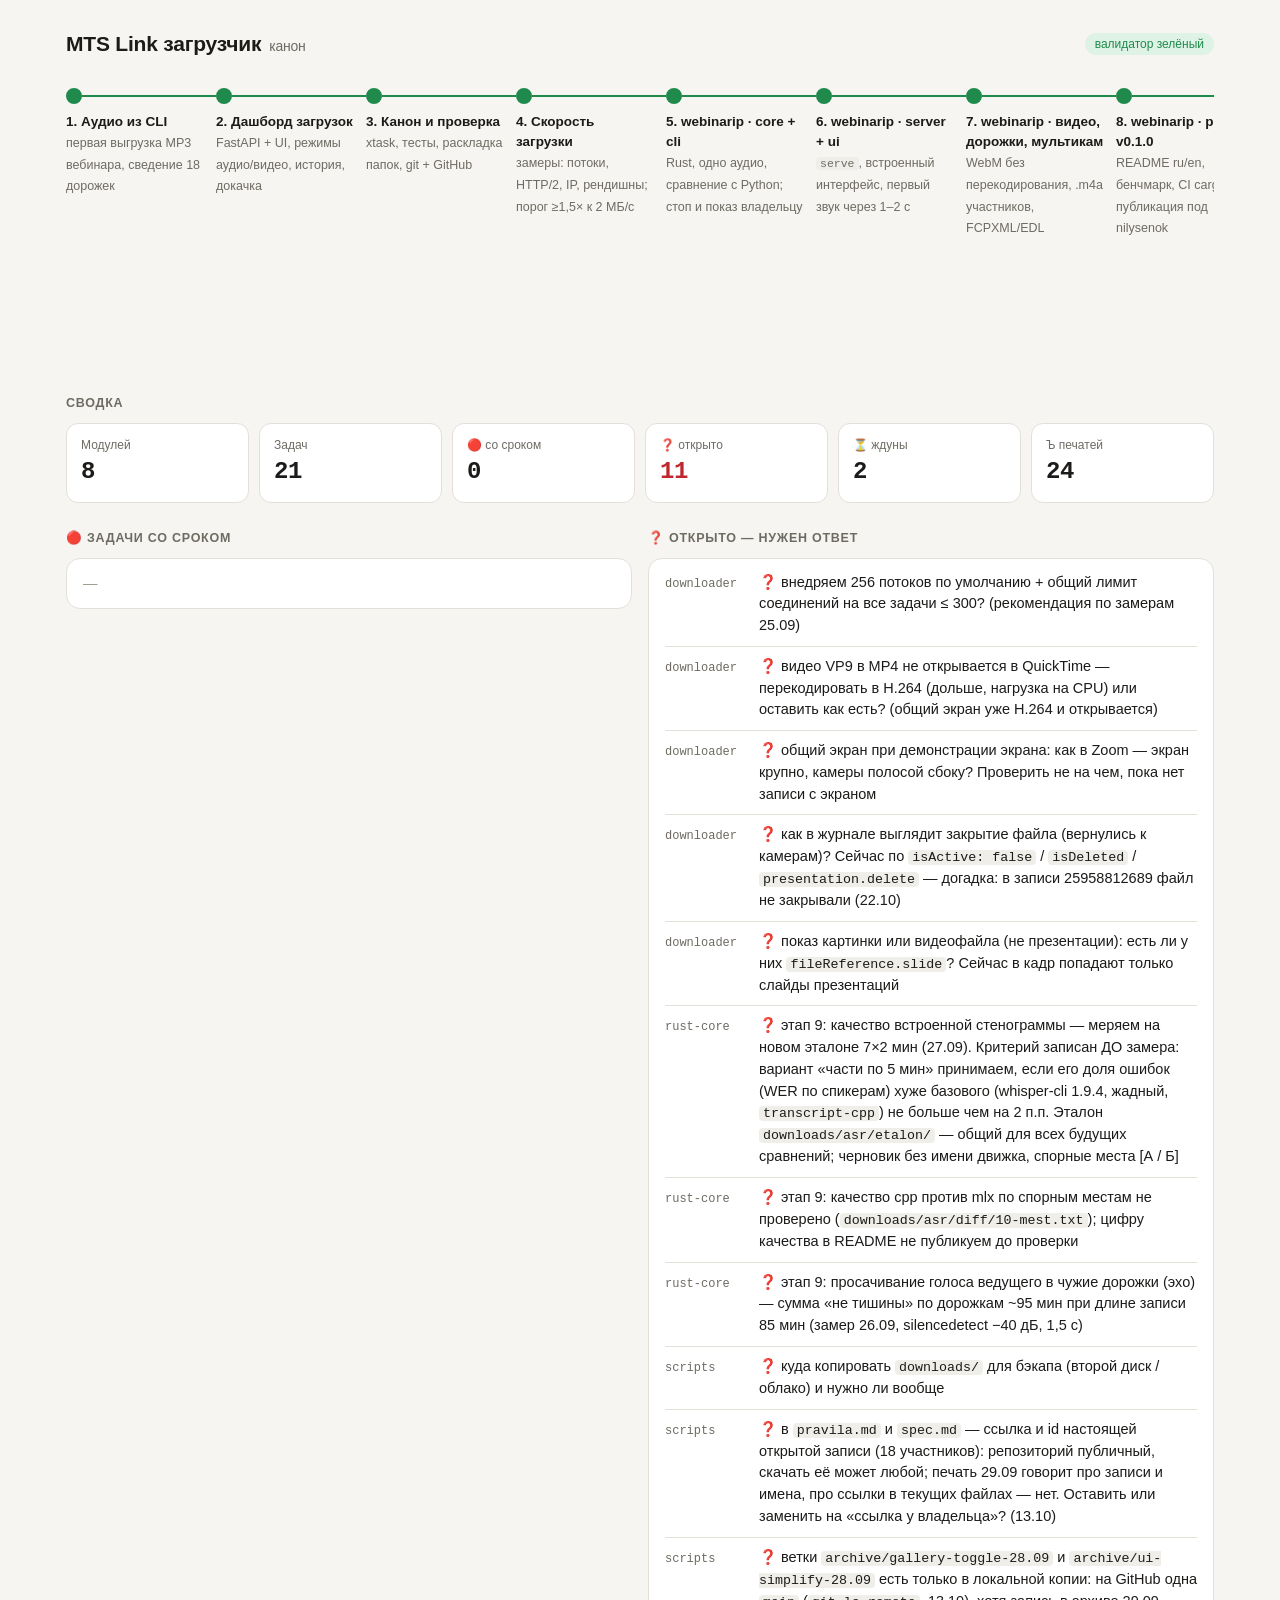
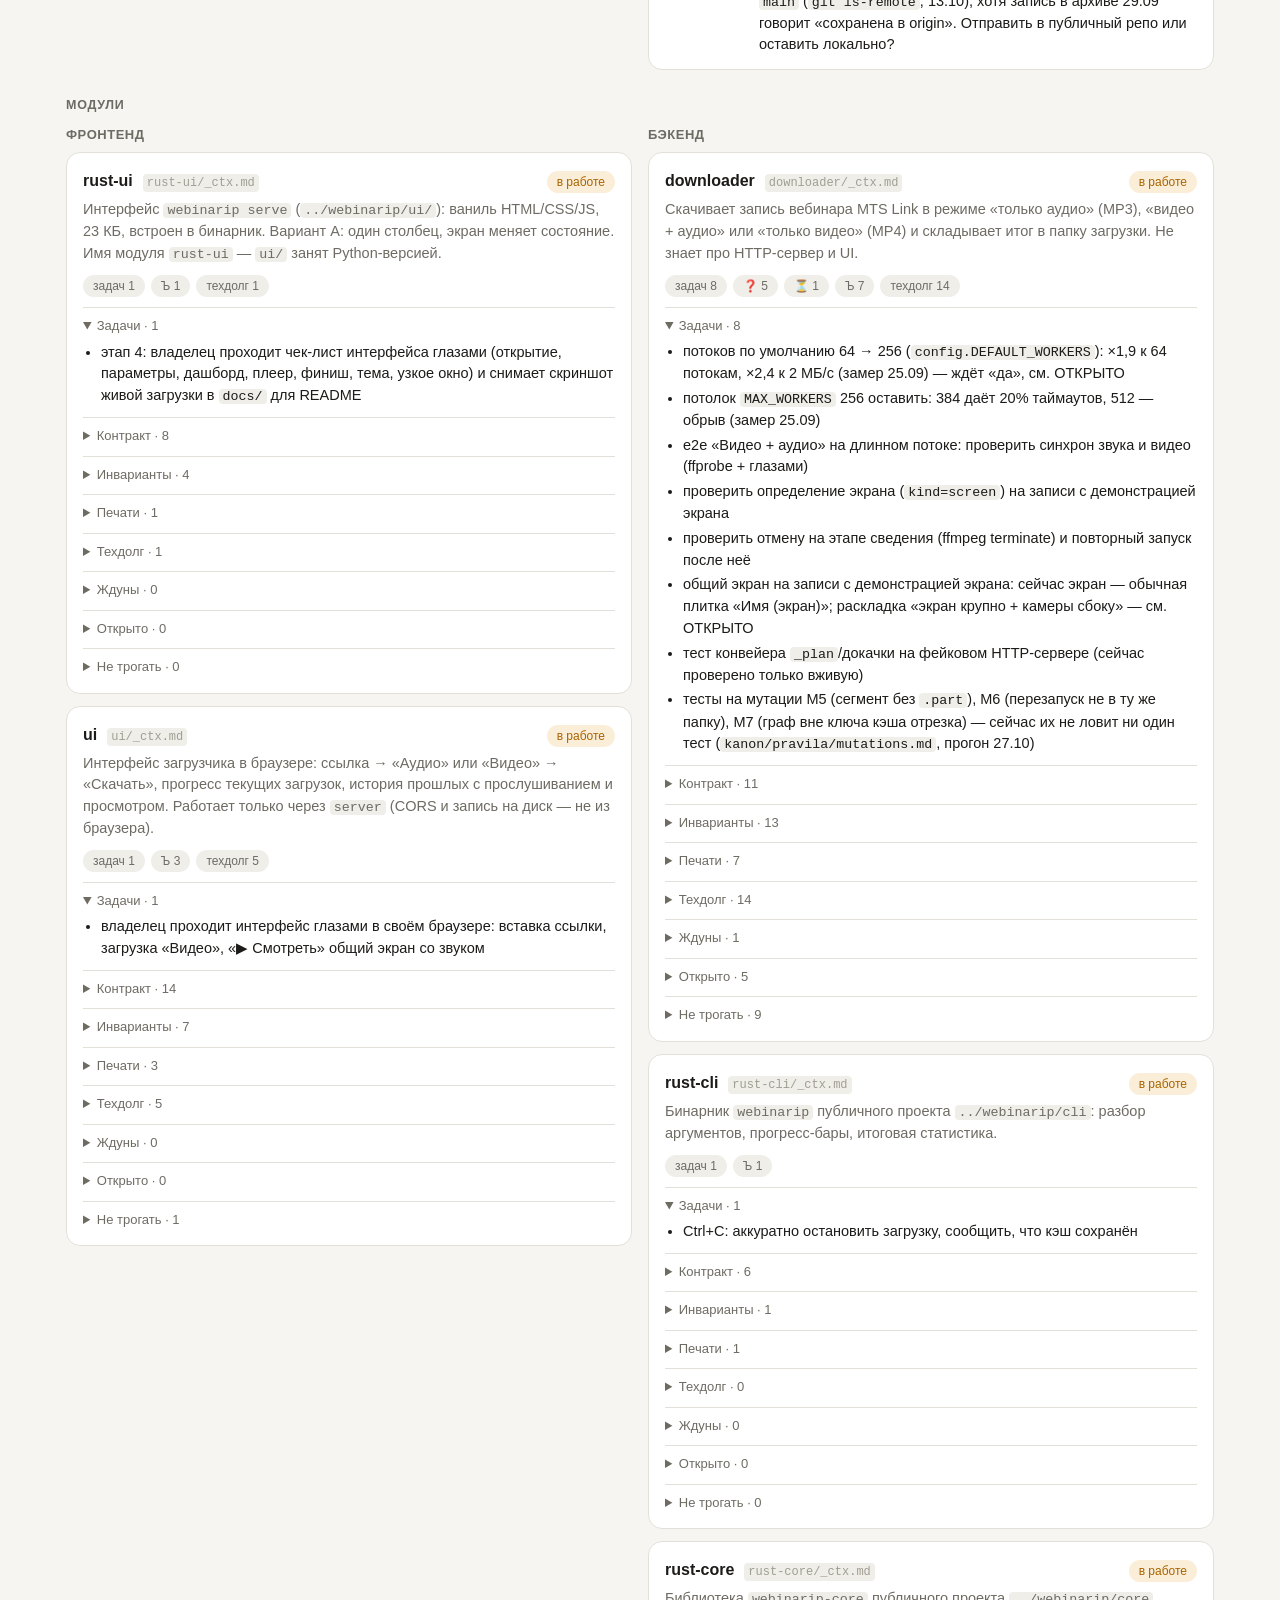
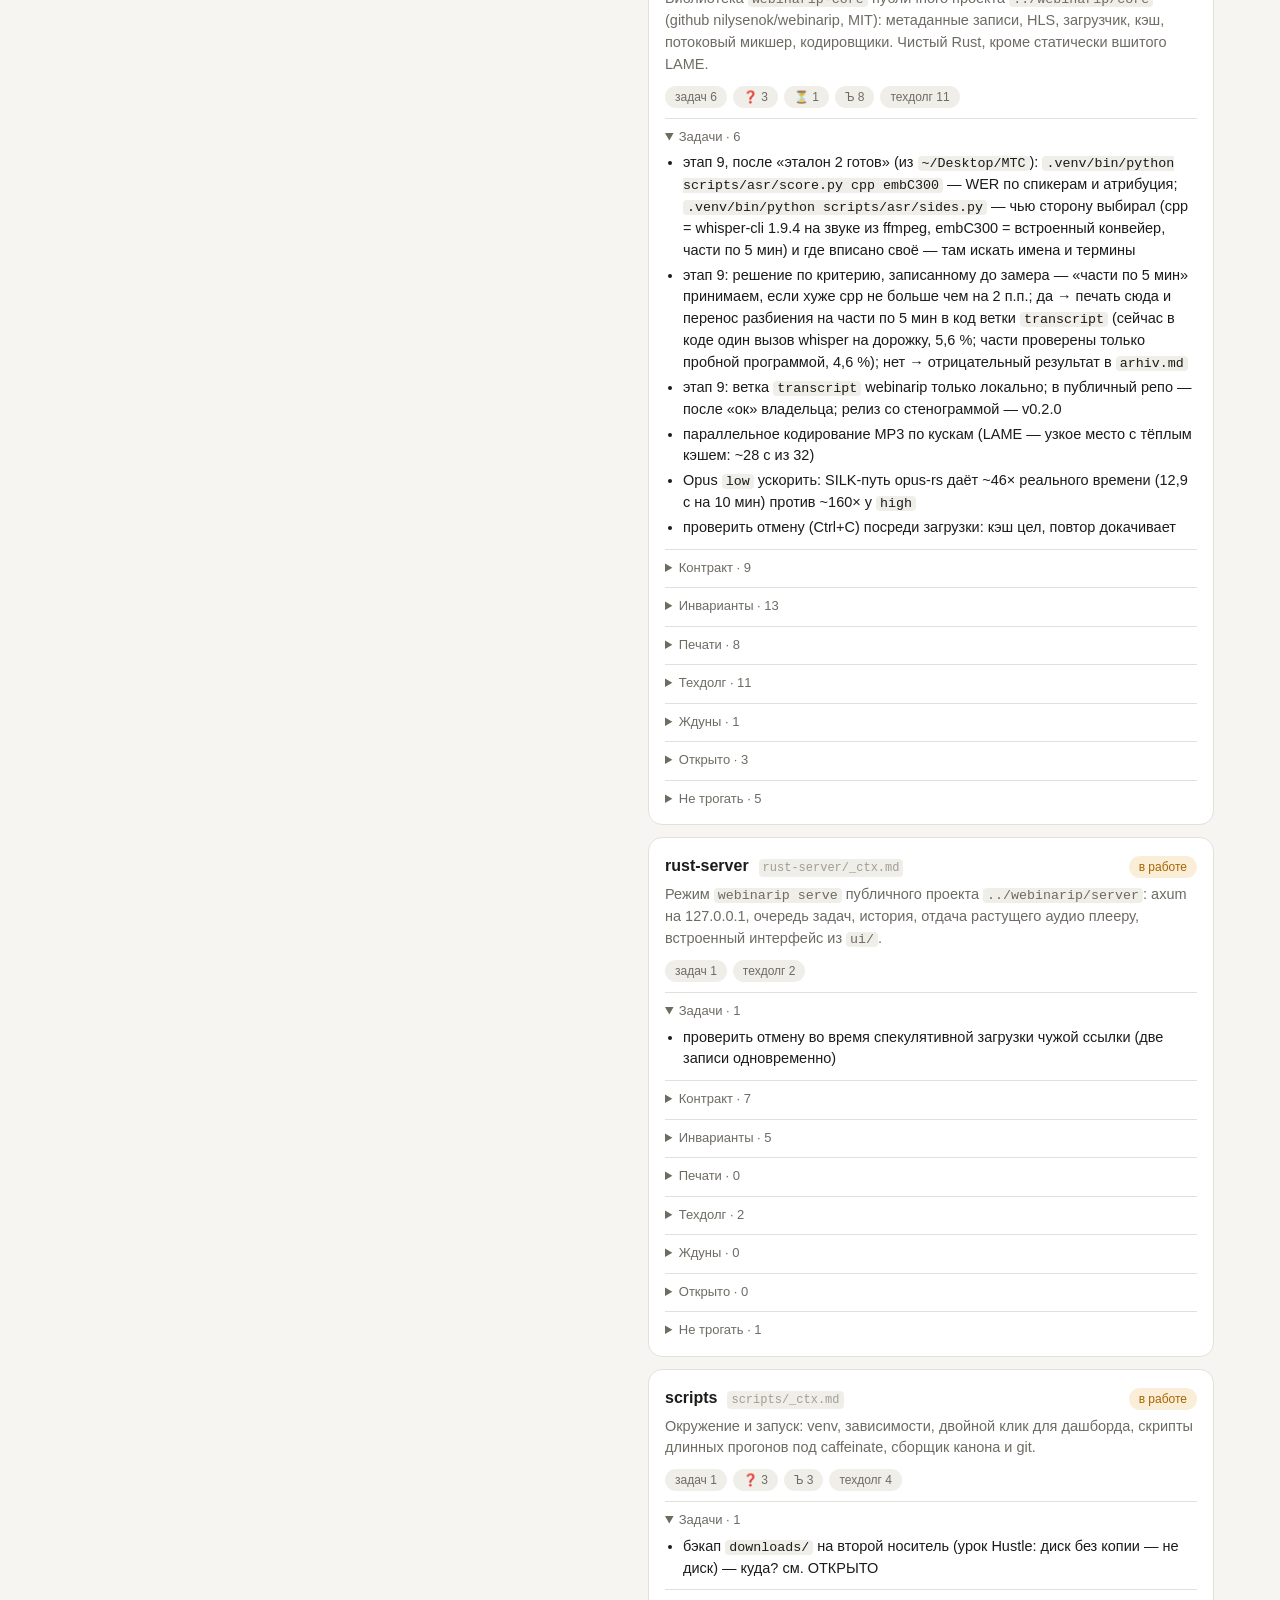
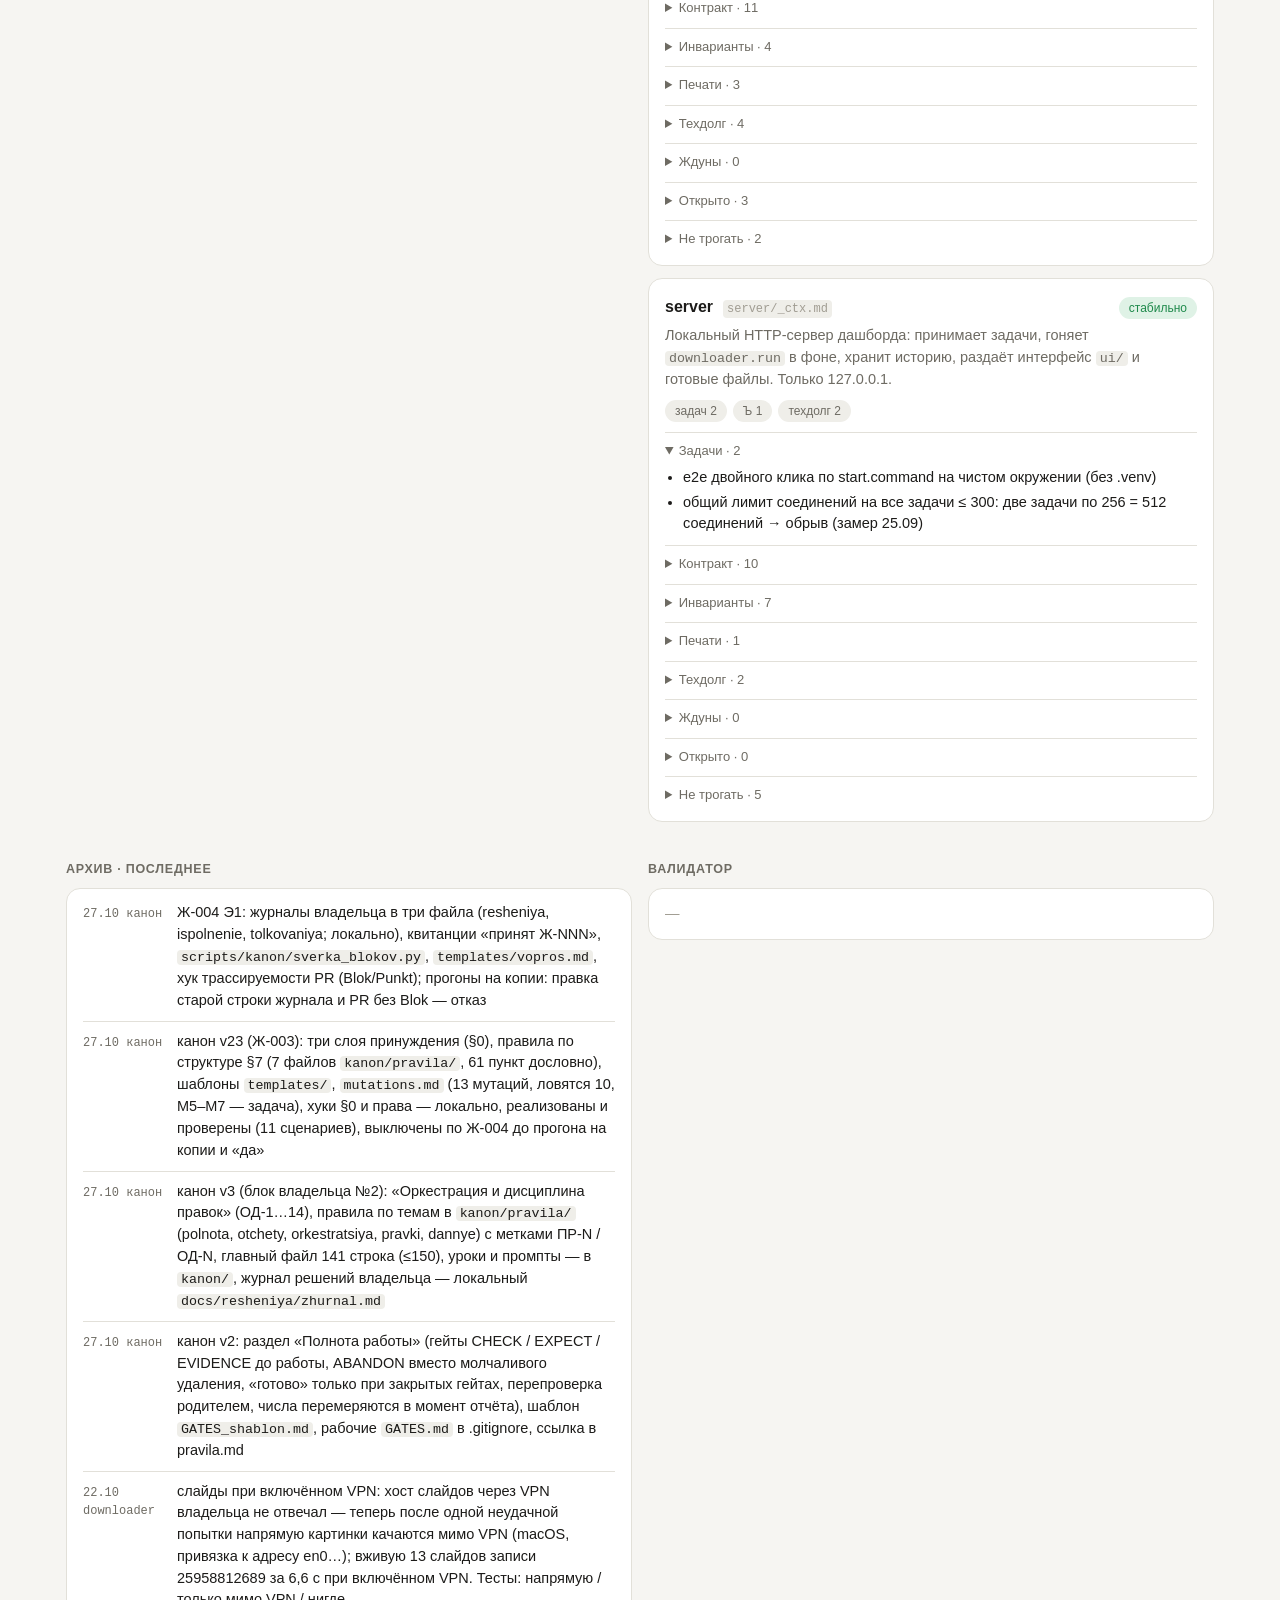
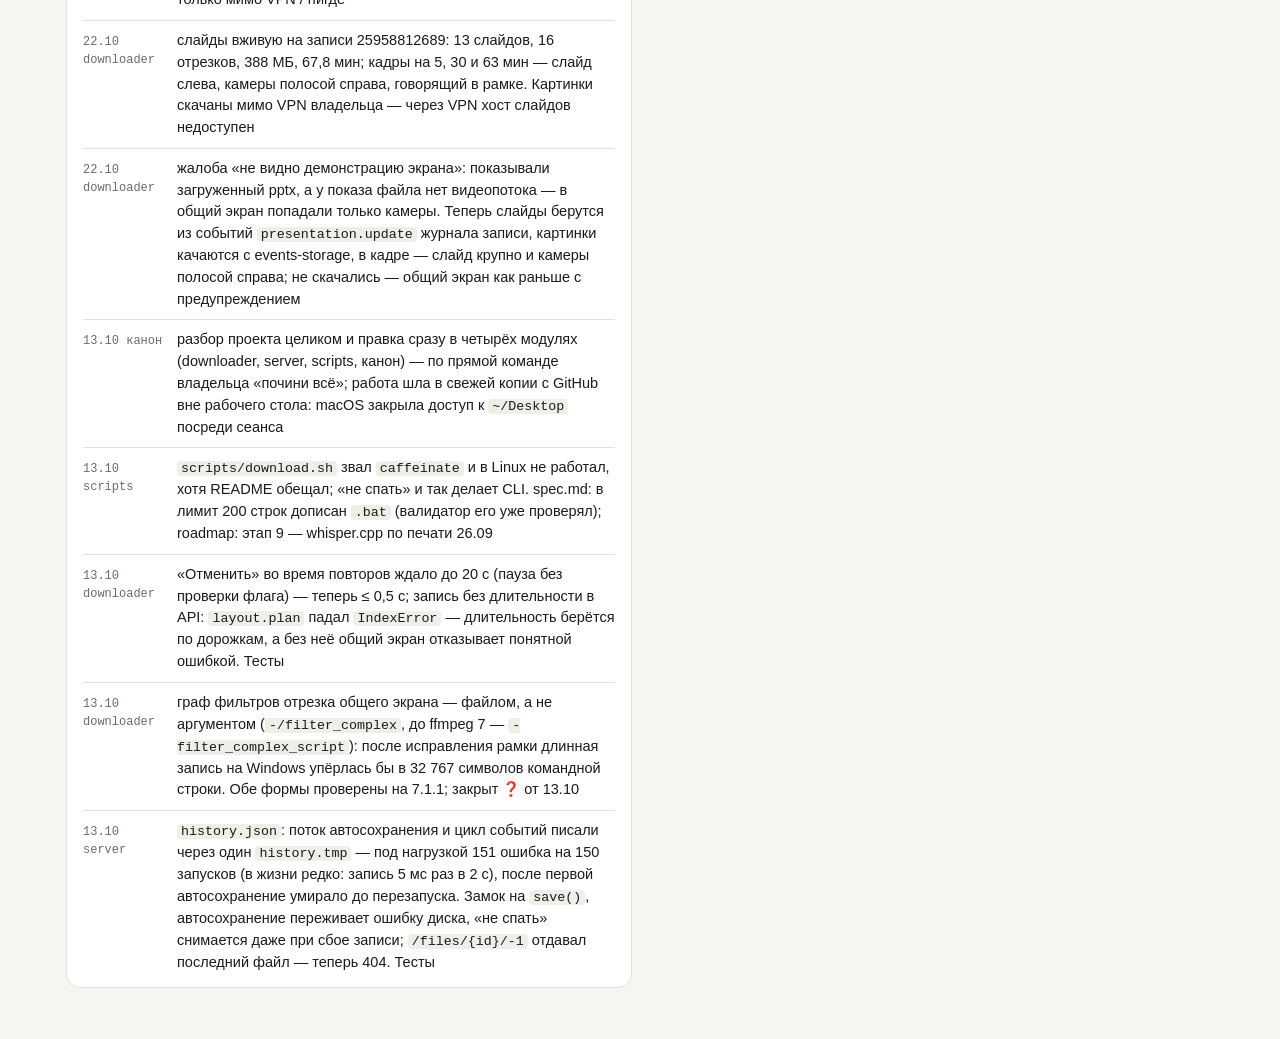
==== commit 3422ef3a: "Canon v24 stage 1: owner decision logs, receipts, PR traceability" ====
--- a/dashboard.html
+++ b/dashboard.html
@@ -64,7 +64,7 @@
 <body>
 <div class="wrap" id="app"></div>
 <script>
-const DATA = {"project": "MTS Link загрузчик", "stages": [{"n": 1, "state": "готово", "title": "Аудио из CLI", "desc": "первая выгрузка MP3 вебинара, сведение 18 дорожек"}, {"n": 2, "state": "готово", "title": "Дашборд загрузок", "desc": "FastAPI + UI, режимы аудио/видео, история, докачка"}, {"n": 3, "state": "готово", "title": "Канон и проверка", "desc": "xtask, тесты, раскладка папок, git + GitHub"}, {"n": 4, "state": "готово", "title": "Скорость загрузки", "desc": "замеры: потоки, HTTP/2, IP, рендишны; порог ≥1,5× к 2 МБ/с"}, {"n": 5, "state": "готово", "title": "webinarip · core + cli", "desc": "Rust, одно аудио, сравнение с Python; стоп и показ владельцу"}, {"n": 6, "state": "готово", "title": "webinarip · server + ui", "desc": "`serve`, встроенный интерфейс, первый звук через 1–2 с"}, {"n": 7, "state": "готово", "title": "webinarip · видео, дорожки, мультикам", "desc": "WebM без перекодирования, .m4a участников, FCPXML/EDL"}, {"n": 8, "state": "готово", "title": "webinarip · релиз v0.1.0", "desc": "README ru/en, бенчмарк, CI cargo-dist, публикация под nilysenok"}, {"n": 9, "state": "сейчас", "title": "webinarip · стенограмма с именами спикеров", "desc": "каждая дорожка = человек, whisper.cpp (печать 26.09; в плане был mlx-whisper); сначала разведка и план с критерием остановки; в тестах и README только демо-имена"}], "modules": [{"name": "downloader", "dir": "downloader", "layer": "БЭКЕНД", "purpose": "Скачивает запись вебинара MTS Link в режиме «только аудио» (MP3), «видео + аудио» или «только видео» (MP4) и складывает итог в папку загрузки. Не знает про HTTP-сервер и UI.", "contract": ["- всё, что зависит от ОС, — в `osdeps.py`: `font()` (шрифт с кириллицей: Arial / Arial·Segoe UI / DejaVu·Liberation·Noto, иначе `fc-match`; нет — общий экран без подписей), `filter_path()` (путь для фильтра ffmpeg, `C\\:` экранирован), `Awake` (не спать: caffeinate / SetThreadExecutionState / systemd-inhibit), `reveal()` (Finder / Проводник / xdg-open), `utf8_console()` (вывод в UTF-8 — зовут сервер и CLI при старте)", "- `Job(url, mode, quality, streams, workers, gallery=True)` + `await run(job)` — выполняет задачу; наружу не бросает, итог в `job.status / error / outputs / log`", "- статусы: `queued → meta → download → mix → mux → done | error | cancelled | interrupted`", "- `await analyze(client, url)` → `{sid, title, date, duration, tracks}`; у дорожки `variants`, `has_audio`, `kind`; в `variants` только потоки, где init-сегмент содержит видео, размер — настоящий из `tkhd` (`boxes.video_size`)", "- в режимах с видео итог — один файл `<название> — общий экран.mp4` (отдельные видео каждого — только с `gallery=False` / `--no-gallery`): живая раскладка как в Zoom — в кадре те, у кого сейчас камера, и те, кто говорил за последние 20 с (появляется за 1 с до речи); говорящий — в зелёной рамке, без камеры — тёмная плитка с крупным именем, никого — заставка с названием; сетка по числу людей, до 3×3, порядок по первому появлению, состав держится ≥ 10 с; звук — общий микс (в «Только видео» тоже; отдельные файлы при `--no-gallery` в «Только видео» без звука); H.264 VideoToolbox `-q:v 50`", "- общий экран по модулям: `speech.py` (речь: громкость дорожки > −40 дБ по окнам 0,5 с, паузы ≤ 1,5 с склеены, всплески < 1 с выброшены) → `layout.py` (отрезки с постоянным составом, чистая логика) → `tiles.py` (граф отрезка) → `gallery.py` (отрезки по 3 параллельно, `seg_NNNN_<хеш>.mp4` не пересобираются, склейка concat + звук)", "- показ файла (презентации): видеопотока нет — `slides.parse(eventLogs)` берёт из событий `presentation.*` картинку текущего слайда (`fileReference.slide.url`) и держит её до следующего события → `job.slides` [(с, по, url)]; `slides.load` качает картинки (хост `events-storage.webinar.ru`) в `gallery/slides/<хеш>.png`, уменьшая до 1280×720; пока слайд на экране — он крупно слева, камеры полосой 320 px справа (до 4 в столбец), без людей — слайд на весь кадр; отрезки режутся по сменам слайдов (`layout.with_slides`); хост не ответил напрямую с одной попытки — следующая попытка мимо VPN, с адреса основной сети (`osdeps.direct_addresses`, в журнале задачи строка «Слайды — мимо VPN»); не скачался первый слайд и так — предупреждение и общий экран без слайдов; готовые картинки при перезапуске сеть не трогают", "- `job_folder(job)` → `downloads/ГГГГ-ММ-ДД_ЧЧММ <название>/`, промежуточные — `job.work` = `…/_work/`", "- `job.cancel = True` — мягкая отмена: воркеры и ffmpeg останавливаются, сегменты остаются", "- CLI: `.venv/bin/python -m downloader.cli <ссылка> [--mode audio|av|video] [--quality best|480] [--workers 64] [--no-gallery]`", "- вход API MTS Link: `GET /api/eventsessions/<id>/record?withoutCuts=false` (открытые записи — без авторизации)"], "status": "в работе", "invariants": ["подписи на общем экране — только если в ffmpeg есть `drawtext` (`osdeps.has_filter`): Homebrew-ffmpeg 8+ собран без него, и общий экран падал целиком `No such filter: 'drawtext'` (найдено CI на macOS 29.09); без фильтра — видео без имён", "качаются только нужные HLS-рендишны (аудио `a1/…`, видео — вариант по качеству); mp4 целиком не качается", "сегмент пишется через `.part` + rename — недокачанный файл никогда не лежит под финальным именем", "перезапуск той же задачи не качает сегменты, уже лежащие в `_work/`", "видео не перекодируется (`-c copy`); в режиме av звук — кусок общего микса с `relativeTime` потока", "ffmpeg пишет во временный `*.part.*`; при сбое/отмене он удаляется", "`run()` никогда не бросает исключений наружу", "видео или нет — только по init-сегменту (`hdlr` = `vide`), не по RESOLUTION из master; при склейке поток без видео пропускается с предупреждением, задача не падает", "stderr ffmpeg читается параллельно с прогрессом — полный канал stderr останавливает ffmpeg", "`run()` первым делом поднимает мягкий лимит открытых файлов до 10240 (`limits.py`): из Finder/Терминала macOS даёт 256, а 256 потоков = 256 сокетов + 256 `.part`; не хватает — предупреждение в логе задачи", "граф фильтров отрезка общего экрана ffmpeg читает из файла `_work/gallery/seg_NNNN.graph` (`osdeps.graph_option`: с ffmpeg 7 — `-/filter_complex`, раньше — `-filter_complex_script`), не из аргумента: рамки говорящих на длинной записи — десятки КБ, а командная строка Windows — 32 767 символов (13.10)", "пауза перед повтором запроса (`hls._pause`) проверяет отмену каждые 0,5 с — «Отменить» не ждёт до 20 с (13.10)", "длительность записи: из API, а если там пусто — по концу самой поздней дорожки; без длительности общий экран отказывает понятной ошибкой, а не `IndexError` (13.10)"], "tasks": [{"red": false, "due": "", "text": "потоков по умолчанию 64 → 256 (`config.DEFAULT_WORKERS`): ×1,9 к 64 потокам, ×2,4 к 2 МБ/с (замер 25.09) — ждёт «да», см. ОТКРЫТО"}, {"red": false, "due": "", "text": "потолок `MAX_WORKERS` 256 оставить: 384 даёт 20% таймаутов, 512 — обрыв (замер 25.09)"}, {"red": false, "due": "", "text": "e2e «Видео + аудио» на длинном потоке: проверить синхрон звука и видео (ffprobe + глазами)"}, {"red": false, "due": "", "text": "проверить определение экрана (`kind=screen`) на записи с демонстрацией экрана"}, {"red": false, "due": "", "text": "проверить отмену на этапе сведения (ffmpeg terminate) и повторный запуск после неё"}, {"red": false, "due": "", "text": "общий экран на записи с демонстрацией экрана: сейчас экран — обычная плитка «Имя (экран)»; раскладка «экран крупно + камеры сбоку» — см. ОТКРЫТО"}, {"red": false, "due": "", "text": "тест конвейера `_plan`/докачки на фейковом HTTP-сервере (сейчас проверено только вживую)"}, {"red": false, "due": "", "text": "тесты на мутации M5 (сегмент без `.part`), M6 (перезапуск не в ту же папку), M7 (граф вне ключа кэша отрезка) — сейчас их не ловит ни один тест (`kanon/pravila/mutations.md`, прогон 27.10)"}], "debt": ["Windows и Linux проверяются только в GitHub Actions (тесты + запуск start.bat / start.sh с нуля); вживую на них загрузку настоящей записи не гоняли (29.09)", "определение экрана — эвристика по модулю `screensharing*` в eventLogs; в тестовой записи экрана не было, проверить не на чем", "RESOLUTION в master-плейлисте врёт (640×480 у всех, реально 320×180 / 480×270 / 640×360 / 1280×720, и 640×480 у дорожек без камеры): разбор записи делает 2 лишних запроса на дорожку (плейлист + init), 4,5–6 с вместо ~1 с (28.09)", "общий экран: если камера человека шлёт чёрные кадры (ИФР: участник в первые минуты, тестовая запись: другой на 55-й), плитка чёрная с именем внизу, а не «без камеры» с крупным именем — чёрное не распознаём: проход blackdetect (1 кадр/с, 320×180) на ИФР — 204 с, «только ключевые кадры» — 171 с (у VP9 MTS Link ключевой почти каждый кадр), VideoToolbox VP9 не декодирует; критерий «≤ 2 мин» не выполнен (замер 29.09). Сама детекция точна: камера участника 0:11–2:30 и 2:49–6:39", "общий экран: речь — по порогу громкости своей дорожки; громкий шум у молчащего человека тоже выведет его в кадр (порог выбран по замеру 28.09, на 2 записях)", "общий экран перекодируется: ~28× реального времени (105 мин за 3 мин 45 с, M2 Max, 28.09), грузит CPU; в `ui/` не отключается (Ъ ui 28.09) — только `--no-gallery` в CLI", "обход VPN для слайдов — только macOS (`osdeps.direct_addresses`: маршрут по умолчанию через utun/ppp/ipsec → адреса en0…en7); в Windows и Linux при VPN, который не пускает к хосту слайдов, общий экран соберётся без них", "если в отрезке общего экрана Python бросает ошибку, пока ffmpeg соседних отрезков работает, `asyncio.run` (CLI, тесты) виснет на отмене задач вместо ошибки (найдено 22.10 на делении на ноль в `tiles.graph`; в сервере gather не отменяет соседей — не виснет)", "ретраи: 6 попыток с паузой до 20 с; при 403/404 — сразу ошибка. Порог подобран без замеров потерь", "`_work/` занимает ~2× аудио (917 МБ на запись 24554640907, 25.09): сегменты + склеенные `a.mp4`; сегменты нужны для докачки, чистится кнопкой «Удалить промежуточные»", "RAM процесса растёт с числом потоков: 120 МБ на 64, 310 МБ на 256 (замер 25.09) — терпимо, но держать в уме", "скорость упирается в канал пользователя: на 256–320 потоках 5,0–5,5 МБ/с при потолке канала 4,8–6,1 МБ/с на одно соединение к Cloudflare (замер 25.09); выше не прыгнуть без другого канала", "`bytes_total_est` — оценка по среднему размеру сегмента, точного размера заранее нет (HEAD на тысячи сегментов дорого)", "граф из файла на Windows проверен только тестами CI (общий экран собирается), длинная запись с сотнями отрезков речи там вживую не гонялась (13.10)"], "seals": ["Ъ — загрузчик работает на macOS, Windows и Linux; платформенный код — только в `osdeps.py`, остальной код от ОС не зависит (29.09)", "Ъ — общий экран всех камер (как галерея Zoom) — по умолчанию в режимах с видео, со общим звуком; `--no-gallery` отключает (28.09)", "Ъ — с общим экраном в папке один видеофайл — общий экран со звуком; отдельные видео каждого только без общего экрана (29.09, владелец: «нужно одно видео общий экран»; отдельные файлы в «Только видео» беззвучны и путали)", "Ъ — запись = параллельные дорожки участников (18 в тестовой записи); склейка только сведением amix по relativeTime, concat нельзя (25.09)", "Ъ — в amix обязателен `normalize=0`, иначе итог тихий: amix делит громкость на число входов (25.09)", "Ъ — папка на каждую загрузку: `downloads/ГГГГ-ММ-ДД_ЧЧММ <название>/` по моменту загрузки, внутри итог и `_work/`; повтор той же записи не перезаписывает прошлую (25.09)", "Ъ — картинки слайдов, если хост не отвечает через VPN, качаются мимо VPN с адреса основной сети; только они, сегменты — как раньше (22.10, владелец: «слайды при VPN»; через VPN владельца хост слайдов не отвечал, мимо — 0,07 с)"], "waiting": ["⏳ владелец → запись с демонстрацией экрана для проверки `kind=screen` и общего экрана с демонстрацией, с 25.09"], "open": ["❓ внедряем 256 потоков по умолчанию + общий лимит соединений на все задачи ≤ 300? (рекомендация по замерам 25.09)", "❓ видео VP9 в MP4 не открывается в QuickTime — перекодировать в H.264 (дольше, нагрузка на CPU) или оставить как есть? (общий экран уже H.264 и открывается)", "❓ общий экран при демонстрации экрана: как в Zoom — экран крупно, камеры полосой сбоку? Проверить не на чем, пока нет записи с экраном", "❓ как в журнале выглядит закрытие файла (вернулись к камерам)? Сейчас по `isActive: false` / `isDeleted` / `presentation.delete` — догадка: в записи 25958812689 файл не закрывали (22.10)", "❓ показ картинки или видеофайла (не презентации): есть ли у них `fileReference.slide`? Сейчас в кадр попадают только слайды презентаций"], "dont_touch": ["число соединений к `events-delivery-records.webinar.ru` суммарно не выше ~320: на 384 — 20% таймаутов, на 512 — 85–88% ошибок (ConnectTimeout/ReadTimeout), скорость 0,4 МБ/с (замер 25.09, воспроизведено дважды)", "HTTP/2 не включать: 256 потоков по HTTP/2 = 0,65 МБ/с против 5,04 по HTTP/1.1 (замер 25.09) — все запросы идут через одно TCP-соединение", "`media.mix_filter`: `normalize=0` и `adelay=…:all=1` — без них тихий звук или сдвиг только левого канала", "`pipeline._drain`: запись сегмента через `.part` + `replace` — на этом держится докачка", "`gallery.render`: `-reinit_filter 0` перед каждым видеовходом — MTS Link меняет размер кадра внутри потока, без флага граф пересобирается на каждую смену, источники color начинают с нуля и сборка встаёт (ИФР, 28.09; тест `test_frame_size_change_inside_stream`)", "`pipeline.job_folder`: если `job.folder` уже задан, он возвращается как есть — иначе перезапуск уедет в новую папку и докачка сломается", "`limits.raise_open_files()` в начале `_run`: без него дашборд из `start.command` падает `[Errno 24] Too many open files` на первом сегменте при 256 потоках (29.09, воспроизведено: лимит 256 → ошибка, с подъёмом → 315 сегментов за 45 с; тест `test_limits.py`)", "`osdeps.utf8_console()` в начале `server.app` и `cli.main`, `PYTHONUTF8=1` в `start.bat`: без них в Windows при перенаправленном выводе (cp1252) сервер падал на первом print с кириллицей (CI 29.09; тест `test_osdeps`)", "`tiles._any_of`: условия рамки говорящего складываются деревом в скобках, не цепочкой `a+b+c+…` — FFmpeg с 8.1 не принимает выражение глубже 100 и падает «Cannot allocate memory», когда у человека больше 100 отрезков речи на отрезке (13.10, жалоба пользователя на записи ~169 мин; исходники FFmpeg `libavutil/eval.c`, коммит ed5040e6f; тесты `test_layout.BorderTest`, `test_gallery…test_border_with_hundreds_of_speech_spans`)"]}, {"name": "rust-cli", "dir": "rust-cli", "layer": "БЭКЕНД", "purpose": "Бинарник `webinarip` публичного проекта `../webinarip/cli`: разбор аргументов, прогресс-бары, итоговая статистика.", "contract": ["- `webinarip <ссылка> [--audio] [--from T] [--to T] [--tracks host,3,5] [--quality high|low] [--opus|--aac|--wav] [--out DIR] [--connections N≤256] [--session-id ID] [--cache-dir DIR] [--list]`", "- время: `75`, `01:15` (мм:сс, как в ffmpeg), `1:02:03`, `1h2m3s`", "- итог: путь, длительность, размер, время загрузки и сведения, p50/p99 сегмента, повторы, хеджи, 429", "- `WEBINARIP_TRACE=1` — строка прогресса в stderr раз в 5 с (для логов без терминала)", "- `--video` (WebM участников с общим звуком), `--both` (+ файл звука), `--separate` (.m4a участников), `--multicam` (FCPXML + EDL, включает --separate), `--mp4` (ffmpeg, предупреждение), `--video-height N`", "- без `--tracks` видео берётся у дорожек длиннее 30 с (переподключения по несколько секунд пропускаются)"], "status": "в работе", "invariants": ["код возврата 1 и одна строка `error: …` при любой ошибке"], "tasks": [{"red": false, "due": "", "text": "Ctrl+C: аккуратно остановить загрузку, сообщить, что кэш сохранён"}], "debt": [], "seals": ["Ъ — время в `--from/--to`: два числа = `мм:сс` (как ffmpeg и yt-dlp); для часов — `чч:мм:сс` или `1h20m` (25.09)"], "waiting": [], "open": [], "dont_touch": []}, {"name": "rust-core", "dir": "rust-core", "layer": "БЭКЕНД", "purpose": "Библиотека `webinarip-core` публичного проекта `../webinarip/core` (github nilysenok/webinarip, MIT): метаданные записи, HLS, загрузчик, кэш, потоковый микшер, кодировщики. Чистый Rust, кроме статически вшитого LAME.", "contract": ["- видео: `camera::has_video` при планировании читает init видеорендишна (кладёт в кэш) — видео только при `hdlr` = `vide`; порог 30 с без `--tracks` — по длине видеоплейлиста (`VideoPick.min_secs`), не по JSON; `video/` — `fmp4` (кадры с метками и ключевым флагом, размер из `tkhd`), `webm` (VP9 + Opus, кластеры с ключевого кадра, Cues), `patch` (сдвиг `tfdt`, длина в `mehd/mvhd`); `deliver` — видео, дорожки участников, `--mp4`; `export` — FCPXML (видео на дорожках 1…N, звук −1…) и EDL CMX3600", "- `job::produce(dl, opts, (rec, tracks), prog, cancel, on_start)` — общий путь CLI и serve: одно сведение → файл + Opus-пакеты для видео → видео, дорожки, мультикам", "- `Engine` (общий http + AIMD-лимит) → `Download` (загрузка в фоне; `restrict(from,to,slots)` выкидывает лишнее из очереди) → `Render::write_file` (сведение+кодирование, отмена флагом)", "- `job::run(Options, render_progress, on_download)` — то же для CLI одним вызовом", "- `job::fetch_record`, `record::{parse, select}` (`host`, номера из `--list`), `hls::{parse_master, parse_media}`", "- `Progress` — атомарные счётчики для CLI и будущего UI: этап, сегменты, байты, повторы, хеджи, 429, лимит, сведено мс, p50/p99, гистограмма", "- форматы: MP3 (LAME, по умолчанию), Opus в Ogg (opus-rs), AAC .m4a (AudioToolbox на macOS, иначе системный ffmpeg), WAV; качество `high` 48 кГц стерео, `low` 16 кГц моно", "- кэш: `~/Library/Caches/webinarip/<запись>/<дорожка>/a/NNNNN.m4s`; вывод: `<out>/ГГГГ-ММ-ДД_ЧЧММ <название>/<название>[ отрезок].<ext>`", "- session-id только из аргумента / `WEBINARIP_SESSION_ID`, живёт в памяти"], "status": "в работе", "invariants": ["видео или нет — только по init-сегменту (`fmp4::is_video`), не по RESOLUTION из master; `remux` отказывает init без видео (29.09, v0.1.2)", "видео не перекодируется: кадры VP9 копируются; `--mp4` — только системный ffmpeg и только по флагу", "видео качается после всего звука (rank = at + 1e7), чтобы первый звук не ждал тяжёлых сегментов", "`remux` и копия дорожек — в два прохода, в памяти один сегмент (пик 239 МБ на всю запись со всем, было 864)", "кадры пишутся в порядке декодирования; метки видео строго возрастают (WebM — миллисекунды)", "нет блокировки головы очереди: декодер сообщает, какой файл ждёт (`Gate::waited`); `rush.rs` раз в 25 мс дублирует его запрос (если старше ½ p50, до 2 дублей) или берёт вне очереди (если в очереди/на повторе) из резерва внутри потолка (256 = 248 + 8), а пока микшер ждёт дольше p50 — новые обычные запросы не стартуют («фокус»)", "ровно один засчитывает сегмент: состояния PENDING/FLIGHT/DONE, проигравший запрос снимается через Notify", "только HTTP/1.1: HTTP/2 в 7,7 раза медленнее (замер 25.09, Python-серия)", "сегменты качаются в порядке общей шкалы времени; повтор возвращается в очередь со своим приоритетом — иначе микшер стоит (найдено 25.09: один повтор в конце очереди = 100 с простоя сведения)", "сегмент пишется через `.part` + rename; наличие файла = сегмент целиком", "сведение = сумма (как amix normalize=0) + лимитер с упреждением 5 мс, потолок 0,95", "декодер читает дорожку как поток без перемотки и ждёт появления файлов — на этом держится сведение во время загрузки", "`record::select`, `timefmt::parse` — ошибки пользователю на английском, понятные без исходников"], "tasks": [{"red": false, "due": "", "text": "этап 9, после «эталон 2 готов» (из `~/Desktop/МТС`): `.venv/bin/python scripts/asr/score.py cpp embC300` — WER по спикерам и атрибуция; `.venv/bin/python scripts/asr/sides.py` — чью сторону выбирал (cpp = whisper-cli 1.9.4 на звуке из ffmpeg, embC300 = встроенный конвейер, части по 5 мин) и где вписано своё — там искать имена и термины"}, {"red": false, "due": "", "text": "этап 9: решение по критерию, записанному до замера — «части по 5 мин» принимаем, если хуже cpp не больше чем на 2 п.п.; да → печать сюда и перенос разбиения на части по 5 мин в код ветки `transcript` (сейчас в коде один вызов whisper на дорожку, 5,6 %; части проверены только пробной программой, 4,6 %); нет → отрицательный результат в `arhiv.md`"}, {"red": false, "due": "", "text": "этап 9: ветка `transcript` webinarip только локально; в публичный репо — после «ок» владельца; релиз со стенограммой — v0.2.0"}, {"red": false, "due": "", "text": "параллельное кодирование MP3 по кускам (LAME — узкое место с тёплым кэшем: ~28 с из 32)"}, {"red": false, "due": "", "text": "Opus `low` ускорить: SILK-путь opus-rs даёт ~46× реального времени (12,9 с на 10 мин) против ~160× у `high`"}, {"red": false, "due": "", "text": "проверить отмену (Ctrl+C) посреди загрузки: кэш цел, повтор докачивает"}], "debt": ["дорожки участников (.m4a) режутся по границам сегментов (~13 с): байты копируются без перекодирования; смещения в FCPXML/EDL это учитывают (`start`/source in)", "EDL — однодорожечный формат: все клипы подряд списком; полная мультикам-раскладка только в FCPXML", "ffmpeg на выводе в null пишет «non monotonically increasing dts» и для исходного fMP4 с сервера — свойство VFR-потока, не перепаковки (проверено 26.09)", "камеры в тестовой записи — 320×180 (SMALL), 25 fps; заявленное в плейлисте 640×480 не соответствует кадрам", "ожидание микшера на реальном сервере не опускается ниже ~1,5× p50: медленный объект медленный для всех запросов (замер 25.09: два дубля одного сегмента вернулись вместе с оригиналом через ~28 с); на моке с зависшим соединением — 1,1× медианы", "метрика «простой» зависит от способа: по файлу (Gate) 11,5–13,7 с = 1,5–1,9× p50 во всех 3 прогонах CLI; по отсутствию движения сведения в интерфейсе 11,1–17,6 с = 1,4–2,1× p50 (2 прогона, один на 2,09×)", "Opus: `use_cbr = true` обязателен — в VBR opus-rs игнорирует битрейт (24 кбит/с → 53–74 кбит/с, замер 25.09)", "частота дорожек только 48 кГц (иначе ошибка); ресемплинга входа нет — на реальных записях другой не встречалась", "AudioToolbox FFI написан вручную (без bindgen); проверен только на macOS arm64", "`--video-height` и имя папки кэша `v<высота>` — по RESOLUTION из master, а он врёт (640×480 у всех); при нескольких вариантах выбор неточен. Реальный размер файла — из `tkhd` (29.09)", "`--list` у сессии без `mediasession.update` показывает длину 0 (ИФР: камера «14:18 – 14:18», реально ~1,5 ч видео) — длина берётся из JSON записи (29.09)"], "seals": ["Ъ — качество по умолчанию «речь»: моно 48 кГц, MP3 64 кбит/с (Opus 32, AAC 64); стерео 128 и «расшифровка» 16 кГц — опциями `--quality high|low` (25.09)", "Ъ — «фокус» при ожидании микшера — поведение по умолчанию; `WEBINARIP_NO_RUSH=1` отключает дубли и фокус только для диагностики (25.09)", "Ъ — LAME с качеством 7 (`Quality::Ok`): 28,6 с против 38,6 с на q5 (замер 25.09), для речи на 128 кбит/с разницы не слышно (25.09)", "Ъ — жёсткий потолок 256 соединений (`HARD_CAP`), пользователь может только уменьшить; соблюдение 429: лимит ×0,5 + пауза Retry-After; «только для записей, к которым у вас есть права» — в коде и README (25.09)", "Ъ — форматы: MP3 по умолчанию (LAME статически), `--opus`, `--aac` (AudioToolbox / системный ffmpeg); видео — WebM по умолчанию, `--mp4` только через системный ffmpeg; отдельные дорожки — .m4a без перекодирования (25.09)", "Ъ — публичный проект без «MTS» в названии и без упоминаний ИИ; автор Nikita Lysenok; чистая история, канон в него не попадает (25.09)", "Ъ — распознавание речи (этап 9): whisper.cpp, модель large-v3-turbo; выбран по заранее записанному критерию скорости: 1,07× медленнее mlx-whisper < порога 1,5× (замер 26.09); встраивается в бинарник, 5 платформ, без Python (26.09)", "Ъ — видео у дорожки есть, только если в init видеорендишна `hdlr` = `vide`; дорожки с выключенной камерой в `--video` не попадают, без видео — подсказка в CLI (v0.1.2, 29.09)"], "waiting": ["⏳ Никита → слепой эталон A–G: выбрать варианты в «[x / y]» в `downloads/asr/etalon/{A..G}.txt` (слушать `.mp3`), сигнал — «эталон 2 готов» (с 27.09)"], "open": ["❓ этап 9: качество встроенной стенограммы — меряем на новом эталоне 7×2 мин (27.09). Критерий записан ДО замера: вариант «части по 5 мин» принимаем, если его доля ошибок (WER по спикерам) хуже базового (whisper-cli 1.9.4, жадный, `transcript-cpp`) не больше чем на 2 п.п. Эталон `downloads/asr/etalon/` — общий для всех будущих сравнений; черновик без имени движка, спорные места [А / Б]", "❓ этап 9: качество cpp против mlx по спорным местам не проверено (`downloads/asr/diff/10-mest.txt`); цифру качества в README не публикуем до проверки", "❓ этап 9: просачивание голоса ведущего в чужие дорожки (эхо) — сумма «не тишины» по дорожкам ~95 мин при длине записи 85 мин (замер 26.09, silencedetect −40 дБ, 1,5 с)"], "dont_touch": ["`decode.rs`: сдвиг позиций по `tfdt` первого фрагмента — symphonia его не учитывает, без сдвига `--from/--to` дают тишину", "`cache.rs`: уникальное временное имя в `write_atomic` — общий `.part` роняет загрузку при дублях сегмента", "`fetch.rs`: приоритетная очередь с исходным приоритетом при повторе — замена на «задача на сегмент + семафор» вернёт простой сведения", "`mix.rs`: `starts_at` у входа — без него микшер ждёт первую порцию дорожки, которая начинается через час, и встаёт", "`encode/aac.rs`: `BufferList` вложенной структурой — плоская раскладка ломает выравнивание указателя (AudioBufferList)"]}, {"name": "rust-server", "dir": "rust-server", "layer": "БЭКЕНД", "purpose": "Режим `webinarip serve` публичного проекта `../webinarip/server`: axum на 127.0.0.1, очередь задач, история, отдача растущего аудио плееру, встроенный интерфейс из `ui/`.", "contract": ["- `webinarip serve [--port 5040] [--out ~/Downloads/webinarip] [--no-open] [--cache-dir]`; порт занят → любой свободный", "- `POST /api/probe {link, session_id?}` → запись; сразу стартует спекулятивная загрузка всего аудио", "- `POST /api/jobs {links, session_id?, format, quality, from, to, tracks[]}` → `{ids}`; ссылки через пробел = пакет", "- `GET /api/state` → probe (с прогревом), текущая/последняя задача (этап, %, скорость, ETA, ×реального времени, дорожки, гистограмма, p50/p99), `queued`, история", "- `GET /api/jobs/{id}/audio` — растущий поток MP3/Opus во время сведения, после — файл потоком с Range (`files.rs`, `bytes=a-b | a- | -n`, 416 за концом)", "- `POST /api/jobs/{id}/cancel`, `POST /api/reveal {path}` (только пути, созданные приложением)", "- история: `<кэш>/history.json`, 50 записей, без session-id"], "status": "в работе", "invariants": ["слушать только 127.0.0.1", "один `Engine` на session-id: потолок 256 соединений общий для всех задач и спекулятивных загрузок", "задачи выполняются по одной, по порядку; «ещё N в очереди»", "при старте задачи загрузка урезается до её отрезка и дорожек (`Download::restrict`) — лишнее не качается", "session-id живёт только в памяти, в историю и логи не попадает"], "tasks": [{"red": false, "due": "", "text": "проверить отмену во время спекулятивной загрузки чужой ссылки (две записи одновременно)"}], "debt": ["`ui/` лежит вне крейта (`include_bytes!(\"../../ui/…\")`) — для `cargo publish` понадобится копия внутри крейта или build.rs", "проценты: пока идёт загрузка — по сегментам на диске, последние 3% — сведение"], "seals": [], "waiting": [], "open": [], "dont_touch": ["`view.rs`: один замок на оператор — два `lock()` одного мьютекса в одном выражении дают взаимоблокировку"]}, {"name": "rust-ui", "dir": "rust-ui", "layer": "ФРОНТЕНД", "purpose": "Интерфейс `webinarip serve` (`../webinarip/ui/`): ваниль HTML/CSS/JS, 23 КБ, встроен в бинарник. Вариант A: один столбец, экран меняет состояние. Имя модуля `rust-ui` — `ui/` занят Python-версией.", "contract": ["- файлы: `index.html`, `style.css`, `app.js` (события, опрос), `view.js` (отрисовка), `fmt.js` (форматы, API)", "- ожидание: крупное поле в фокусе, Enter — старт, режимы, «Параметры ▸» (формат, качество, отрезок, дорожки-чипы, session-id), «Недавние»", "- вставка ссылки → probe: название · длительность · дорожки · «прогрев N%»", "- режимы «видео» и «оба» активны; в «Параметрах ▸ Ещё»: дорожки участников, монтажный проект, MP4 (ffmpeg, медленно); итог «N файлов · размер»", "- качество: «речь · моно» (по умолчанию) | «стерео» | «для расшифровки · 16 кГц»; под гистограммой «ожидание ≤ N с» (простой микшера)", "- загрузка: шапка в одну строку, крупные цифры (МБ/с · осталось · %), на сведении «×N к реальному времени», степпер, тонкие полосы дорожек на шкале записи, плеер, гистограмма задержек p50/p99, «ещё N в очереди», «Отменить»", "- готово: «заняло · файл · 100%», «Показать в папке»", "- опрос `/api/state`: 0,5 с при работе, 2 с в покое"], "status": "в работе", "invariants": ["без фреймворков, сборщиков, веб-шрифтов и иконочных библиотек; всё ≤ 60 КБ до сжатия", "тёмная тема по умолчанию, светлая — по `prefers-color-scheme`", "один экран без прокрутки на 1280×800 и 390×844 (проверено скриншотами 25.09)", "любой текст с сервера — через `esc()`; session-id в localStorage не пишется"], "tasks": [{"red": false, "due": "", "text": "этап 4: владелец проходит чек-лист интерфейса глазами (открытие, параметры, дашборд, плеер, финиш, тема, узкое окно) и снимает скриншот живой загрузки в `docs/` для README"}], "debt": ["headless Chrome на macOS не сужает окно меньше ~500 px — мобильную вёрстку проверять через iframe 390 px"], "seals": ["Ъ — компоновка «вариант A»: один столбец, экран меняет состояние; очередь — строкой «ещё N в очереди» (25.09)"], "waiting": [], "open": [], "dont_touch": []}, {"name": "scripts", "dir": "scripts", "layer": "БЭКЕНД", "purpose": "Окружение и запуск: venv, зависимости, двойной клик для дашборда, скрипты длинных прогонов под caffeinate, сборщик канона и git.", "contract": ["- `start.command` ставит `ffmpeg-full` (Homebrew, keg-only, с drawtext) первым в PATH, если он установлен; README для macOS советует `brew install ffmpeg-full`", "- запуск: `start.command` (macOS, Finder), `start.bat` (Windows, Проводник; winget-подсказки, UTF-8 через chcp 65001), `start.sh` (Linux и macOS из терминала; apt/dnf-подсказки) — все создают `.venv`, ставят зависимости и открывают дашборд", "- `.gitattributes`: `*.bat` — CRLF, `*.sh` / `*.command` — LF; CI `.github/workflows/tests.yml`: тесты на macOS, Windows, Ubuntu + запуск start.bat / start.sh с нуля до ответа дашборда", "- `start.command` (корень) — двойной клик в Finder: найти рабочий Python 3.10+, создать `.venv`, поставить `requirements.txt`, поднять сервер, открыть браузер; если сервер уже жив — просто открыть", "- `scripts/download.sh <ссылка> [--mode …]` — короткая форма CLI-загрузки (macOS, Linux); «не спать» делает сам CLI (`osdeps.Awake`), `caffeinate` в скрипте убран — в Linux его нет (13.10)", "- `scripts/bench.py <ссылка> --secs 60 --workers 64,256 [--http2] [--ip A,B]` — замер скорости сегментов без записи на диск; `--http2` требует `pip install h2` (в requirements нет — HTTP/2 проигрывает)", "- `requirements.txt`: fastapi, uvicorn, httpx; внешняя зависимость — `ffmpeg`/`ffprobe` (Homebrew)", "- `xtask.py` + `tools/` — сборщик и валидатор канона; `tests/` — unittest", "- `scripts/asr/` — замер распознавания речи (этап 9): `setup.sh` (whisper-cpp, `.venv-asr` с mlx-whisper, модели в `~/.cache`) → `tracks.sh <ссылка>` → `vad.py` → `run_cpp.sh` / `run_mlx.py` → `merge.py cpp|mlx` → `score.py cpp mlx`; `etalon.py` и `diff10.py` не перезаписывают выверенное без `--force`; `etalon2.py cpp embC300` — слепой эталон 7×2 мин (27.09): черновик из двух движков, расхождения «[x / y]» в случайном порядке, ключ в `etalon/.key.json`; `score.py` не считает, пока в эталоне есть невыбранные скобки; всё одной строкой — `run_all.sh <ссылка>`", "- git: публичный GitHub `nilysenok/webinar-downloader` (origin, push после каждой сессии; старый адрес mts-link-downloader перенаправляется); в git не идут `.venv/`, `downloads/`, `tracks/`, `history.json`"], "status": "в работе", "invariants": ["Python для проекта — только `.venv/bin/python` (3.12); исключение — `.venv-asr/` только для mlx-whisper (тянет torch)", "модели и всё долгоживущее — в `~/.cache`, результаты — в `downloads/`; временная папка сессии — не хранилище", "настоящие стенограммы, звук и эталон — только в `downloads/asr/` (персональные данные); в тестах — только «Спикер N»", "всё, что должно выполниться без человека, — одной строкой в `scripts/*.sh`"], "tasks": [{"red": false, "due": "", "text": "бэкап `downloads/` на второй носитель (урок Hustle: диск без копии — не диск) — куда? см. ОТКРЫТО"}], "debt": ["клиент Hugging Face (`snapshot_download`) завис на 1,23 из 1,61 ГБ (26.09) — `setup.sh` качает через `curl -C -` с проверкой sha256", "Homebrew `python@3.13` 3.13.7 сломан: бинарник `python3.13` — пустой файл 0 байт, `python3` молча ничего не делает (25.09). Лечится `brew reinstall python@3.13`; проект живёт на 3.12, поэтому не чиним", "`caffeinate -i` не спасает от сна при закрытой крышке — крышку во время длинной загрузки не закрывать", "зависимости в `requirements.txt` без верхних границ: CI ставит свежие версии и может покраснеть без изменений в коде; starlette уже предупреждает, что `TestClient` поверх httpx устарел (13.10, fastapi 0.141 / starlette 1.7)"], "seals": ["Ъ — сборщик канона: `python xtask.py`, валидатор `python xtask.py --check` (вместо cargo xtask) (25.09)", "Ъ — репозиторий публичный, `nilysenok/webinar-downloader`, MIT, со всей историей: владелец выбрал открыть текущий, зная, что в старых коммитах имена участников, ссылки на записи и прежний файл правил; в текущих файлах имён нет (29.09)", "Ъ — в git не попадают записи, расшифровки, история загрузок и имена участников настоящих вебинаров: всё это в `downloads/` и `history.json` (в .gitignore); в тестах и снимках — только вымышленные (29.09)"], "waiting": [], "open": ["❓ куда копировать `downloads/` для бэкапа (второй диск / облако) и нужно ли вообще", "❓ в `pravila.md` и `spec.md` — ссылка и id настоящей открытой записи (18 участников): репозиторий публичный, скачать её может любой; печать 29.09 говорит про записи и имена, про ссылки в текущих файлах — нет. Оставить или заменить на «ссылка у владельца»? (13.10)", "❓ ветки `archive/gallery-toggle-28.09` и `archive/ui-simplify-28.09` есть только в локальной копии: на GitHub одна `main` (`git ls-remote`, 13.10), хотя запись в архиве 29.09 говорит «сохранена в origin». Отправить в публичный репо или оставить локально?"], "dont_touch": ["`start.command`: перебор `python3.12 → … → python3` с проверкой `print(...)` — голый `python3` на этой машине битый и молчит", "дашборд, поднятый из фонового процесса (не из своего окна Терминала), умирает вместе с ним (29.09: «Failed to fetch» в UI) — поднимать через `open start.command`, свой Терминал; лимит файлов там 256, его поднимает сам загрузчик"]}, {"name": "server", "dir": "server", "layer": "БЭКЕНД", "purpose": "Локальный HTTP-сервер дашборда: принимает задачи, гоняет `downloader.run` в фоне, хранит историю, раздаёт интерфейс `ui/` и готовые файлы. Только 127.0.0.1.", "contract": ["- «не спать» во время загрузок и «показать в папке» — через `downloader.osdeps` (Awake, reveal): одинаково на macOS, Windows, Linux", "- `history.json` читается и пишется в UTF-8 явно — в Windows по умолчанию cp1251 (29.09)", "- запуск: `.venv/bin/python -m server.app` (порт `PORT`, по умолчанию 8765)", "- `POST /api/analyze {url}` → запись и дорожки с вариантами видео (без URL рендишнов)", "- `POST /api/jobs {url, mode, quality, streams, workers}` → 201 + задача; всё, кроме `url`, необязательно; пустой `streams` — все камеры записи (28.09)", "- `GET /api/jobs` → задачи новые сверху; + `speed, eta, progress, bytes_total_est, work_size, outputs[].exists`", "- `POST /api/jobs/{id}/cancel | restart | reveal | clean`, `DELETE /api/jobs/{id}` (409 для активной)", "- `GET /files/{id}/{n}[?dl=1]` → n-й итоговый файл (Range поддерживается); номера вне списка — 404", "- `GET /` и статика — `ui/`", "- `history.json` в корне: список `Job.to_dict()`; автосохранение раз в 2 с, пока есть активные"], "status": "стабильно", "invariants": ["файлы интерфейса (всё, кроме `/api/` и `/files/`) отдаются с `Cache-Control: no-cache` — браузер сверяет их по ETag при каждом открытии (29.09)", "обработчики, запускающие задачи (`create`, `restart`), — `async def`", "после рестарта сервера активные задачи становятся `interrupted`, «Продолжить» докачивает", "«Удалить из истории» не удаляет файлы; «Удалить промежуточные» трогает только `_work/` внутри `downloads/`", "пока есть активная задача, живёт `caffeinate -i -w <pid сервера>`", "`local_only`: ответ только при `Host` = 127.0.0.1 / localhost / [::1] и только если `Origin` (когда он есть) — тот же; иначе 403 (13.10)", "`store.save()` — под замком `_saving`: её зовут и цикл событий, и поток автосохранения; `/files/{id}/{n}` — только существующий номер, 404 иначе (13.10)"], "tasks": [{"red": false, "due": "", "text": "e2e двойного клика по start.command на чистом окружении (без .venv)"}, {"red": false, "due": "", "text": "общий лимит соединений на все задачи ≤ 300: две задачи по 256 = 512 соединений → обрыв (замер 25.09)"}], "debt": ["состояние задач только в памяти процесса + history.json; при падении сервера теряется прогресс с момента последнего автосохранения (≤2 с)", "`GET /api/jobs` отдаёт полный журнал и дорожки каждой задачи на каждом опросе — пока история короткая, не мешает"], "seals": ["Ъ — сервер на FastAPI + uvicorn в том же .venv, UI опрашивает статус (без SSE) (25.09)"], "waiting": [], "open": [], "dont_touch": ["`app.mount(\"/\", StaticFiles…)` — строго последним, иначе перекроет `/api` и `/files`", "`store.launch`: `job.reset()` сохраняет `folder` — на этом держится перезапуск в ту же папку", "`fresh_ui` (middleware `Cache-Control: no-cache`): без него после обновления интерфейса браузер собирает страницу из старого CSS/JS в кэше и новой разметки — кнопки наезжают друг на друга (29.09, жалоба владельца; тест `test_server_api.FreshUi`)", "`local_only` (проверка `Host` и `Origin`): без неё чужой сайт через подмену DNS на 127.0.0.1 читает `/api/jobs` (названия, имена участников, пути) и качает `/files/`, а запросом без тела отменяет загрузки (13.10, воспроизведено: `Host: evil.example` → 200 со списком задач; тест `test_server_api.LocalOnly`)", "`store._saving` и `list(jobs.values())` в `save()`: без них поток автосохранения и цикл событий делят `history.tmp` — `FileNotFoundError` / «dictionary changed size», автосохранение молча умирало до перезапуска (13.10, под нагрузкой 151 ошибка на 150 запусков; тест `test_server_api.History`)"]}, {"name": "ui", "dir": "ui", "layer": "ФРОНТЕНД", "purpose": "Интерфейс загрузчика в браузере: ссылка → «Аудио» или «Видео» → «Скачать», прогресс текущих загрузок, история прошлых с прослушиванием и просмотром. Работает только через `server` (CORS и запись на диск — не из браузера).", "contract": ["- подписи по ОС (`util.js`): кнопка папки «В Finder» / «В проводнике» / «Открыть папку», подсказка «запустите start.command / start.bat / start.sh»; `fileName` режет путь и по «\\» (Windows)", "- `ui/index.html` + `style.css` (основа, форма, история, плеер) + `board.css` (карточка, подробности, шкала)", "- ES-модули без сборки: `app.js` (вход, опрос, действия), `form.js`, `board.js` (карточка загрузки), `more.js` (подробности: цифры, шкала участников, журнал), `history.js`, `player.js`, `util.js`, `icons.js` (единый набор иконок; в `index.html` — `<i data-icon>`, их подставляет `hydrate()`)", "- форма шлёт `POST /api/jobs {url, mode}`: mode = `audio | av`; камеры, качество, соединения — по умолчанию сервера", "- после вставки ссылки — сводка `POST /api/analyze`: название · длительность · участников · камер; отправка её не ждёт", "- карточка загрузки: %, этап словами, шаги, скорость / скачано / прошло, «Отменить» (с подтверждением); остальное — под кнопкой «Подробнее»", "- история: главное действие в строке («▶ Слушать» MP3, «▶ Смотреть» общий экран, «Продолжить» для прерванных), «В Finder»; файлы, «Скачать заново», «Удалить промежуточные», «Убрать из списка», «Журнал и цифры» — под кнопкой «Подробнее» (видна и на телефоне); статус (Ошибка / Прервано) — первым в строке под названием, не в конце названия (29.09)", "- плеер: MP3 — полоса внизу, общий экран (H.264) — окно поверх страницы, Esc закрывает", "- `favicon.svg` — фавиконка: красный (`--accent` #e3262f) скруглённый квадрат, белая стрелка «скачать» в лоток; SVG, читается и в 16 px; подключена в `<head>` (тест `tests/test_ui.py`)", "- опрос `GET /api/jobs`: 1 с при активных задачах, 3 с без них", "- кнопки — через `data-act` + `data-id` и один делегированный обработчик: cancel, restart, reveal, clean, delete, play", "- localStorage: только последний режим", "- «Подробнее» — кнопка с рамкой (в строке истории и в карточке загрузки), не серый текст: владелец не видел её (29.09); выбранный режим — кружок с галочкой справа; MP3 играет в плавающей карточке внизу", "- все дополнительные действия и техника — под «Подробнее»: в строке истории и в карточке загрузки одно и то же слово (29.09, владелец: «все допы в подробнее»)"], "status": "в работе", "invariants": ["сетка: отступы кратны 4; скругления `--r-lg` 16 / `--r-md` 12 / `--r-sm` 10; высоты `--h-field` 48, `--h-btn` 36, `--h-sm` 34, плитки `--tile` 40; поле строк и карточек `--pad-x` (20, на телефоне 16) — левый край карточки загрузки и плиток истории на одной вертикали, правые края кнопок/цифр тоже; раскрытая строка начинается под названием (29.09)", "иконки — только из `icons.js` (24×24, линия 2, скруглённые концы; «play» — заливкой); текстовые символы ▶ ↓ ✕ › вместо иконок запрещены — разная толщина и базовая линия в разных шрифтах (29.09, тест `test_ui.Icons`)", "красный — только действия и выбранное: «Скачать», главная кнопка строки, рамка и плитка выбранного режима; плитки записей в истории нейтральные (29.09)", "история перерисовывается только при изменении данных — клики и открытые «Подробнее» не сбиваются", "открытые `<details>` помнятся по ключу `data-log` = `<id>:more` / `<id>:log`", "любой текст с сервера — через `esc()`", "отправка не требует анализа записи ни в одном режиме"], "tasks": [{"red": false, "due": "", "text": "владелец проходит интерфейс глазами в своём браузере: вставка ссылки, загрузка «Видео», «▶ Смотреть» общий экран со звуком"}], "debt": ["снимки для публикаций — только на демо-данных (подмена `/api/jobs` в браузере, вымышленные названия и участники): в настоящей истории имена людей и пути владельца (29.09)", "проверка плеера в headless Chrome: видео со звуком встаёт на паузу через ~1 с — ограничение автозапуска без настоящего жеста; без звука играет ровно (16,8 с за 16 с), паузу ставит браузер, не код (трассировка `pause()`, 29.09)", "нет тестов JS; синтаксис проверен `node --input-type=module --check`, поведение — скриншотами headless Chrome (28.09)", "отдельные файлы камер (VP9, только при `--no-gallery`) встроенным плеером не открываются — только «скачать» / «В Finder»; «▶» есть у MP3 и общего экрана", "сводка о записи — тот же разбор, что у задачи: 4,5–6 с на запись из 18 дорожек (см. downloader, RESOLUTION)"], "seals": ["Ъ — интерфейс загрузчика живёт в `ui/index.html`, `dashboard.html` в корне — дашборд канона, собирается xtask (25.09)", "Ъ — в интерфейсе нет числа соединений, выбора видеопотоков и качества: всё по умолчанию сервера (все камеры, лучшее качество); режима два — «Аудио» и «Видео», «Только видео» и тонкие настройки — в CLI (28.09)", "Ъ — техника загрузки (кусочки, дорожки, соединения, повторы, журнал) — только в свёрнутых «Подробностях» (28.09)"], "waiting": [], "open": [], "dont_touch": ["`app.js`: слушатель `toggle` на фазе перехвата (`true`) — событие не всплывает, без него «Подробнее» и журнал закрываются при перерисовке"]}], "archive": [{"date": "27.10", "module": "канон", "text": "канон v23 (Ж-003): три слоя принуждения (§0), правила по структуре §7 (7 файлов `kanon/pravila/`, 61 пункт дословно), шаблоны `templates/`, `mutations.md` (13 мутаций, ловятся 10, M5–M7 — задача), хуки §0 и права — локально, реализованы и проверены (11 сценариев), выключены по Ж-004 до прогона на копии и «да»"}, {"date": "27.10", "module": "канон", "text": "канон v3 (блок владельца №2): «Оркестрация и дисциплина правок» (ОД-1…14), правила по темам в `kanon/pravila/` (polnota, otchety, orkestratsiya, pravki, dannye) с метками ПР-N / ОД-N, главный файл 141 строка (≤150), уроки и промпты — в `kanon/`, журнал решений владельца — локальный `docs/resheniya/zhurnal.md`"}, {"date": "27.10", "module": "канон", "text": "канон v2: раздел «Полнота работы» (гейты CHECK / EXPECT / EVIDENCE до работы, ABANDON вместо молчаливого удаления, «готово» только при закрытых гейтах, перепроверка родителем, числа перемеряются в момент отчёта), шаблон `GATES_shablon.md`, рабочие `GATES.md` в .gitignore, ссылка в pravila.md"}, {"date": "22.10", "module": "downloader", "text": "слайды при включённом VPN: хост слайдов через VPN владельца не отвечал — теперь после одной неудачной попытки напрямую картинки качаются мимо VPN (macOS, привязка к адресу en0…); вживую 13 слайдов записи 25958812689 за 6,6 с при включённом VPN. Тесты: напрямую / только мимо VPN / нигде"}, {"date": "22.10", "module": "downloader", "text": "слайды вживую на записи 25958812689: 13 слайдов, 16 отрезков, 388 МБ, 67,8 мин; кадры на 5, 30 и 63 мин — слайд слева, камеры полосой справа, говорящий в рамке. Картинки скачаны мимо VPN владельца — через VPN хост слайдов недоступен"}, {"date": "22.10", "module": "downloader", "text": "жалоба «не видно демонстрацию экрана»: показывали загруженный pptx, а у показа файла нет видеопотока — в общий экран попадали только камеры. Теперь слайды берутся из событий `presentation.update` журнала записи, картинки качаются с events-storage, в кадре — слайд крупно и камеры полосой справа; не скачались — общий экран как раньше с предупреждением"}, {"date": "13.10", "module": "канон", "text": "разбор проекта целиком и правка сразу в четырёх модулях (downloader, server, scripts, канон) — по прямой команде владельца «почини всё»; работа шла в свежей копии с GitHub вне рабочего стола: macOS закрыла доступ к `~/Desktop` посреди сеанса"}, {"date": "13.10", "module": "scripts", "text": "`scripts/download.sh` звал `caffeinate` и в Linux не работал, хотя README обещал; «не спать» и так делает CLI. spec.md: в лимит 200 строк дописан `.bat` (валидатор его уже проверял); roadmap: этап 9 — whisper.cpp по печати 26.09"}, {"date": "13.10", "module": "downloader", "text": "«Отменить» во время повторов ждало до 20 с (пауза без проверки флага) — теперь ≤ 0,5 с; запись без длительности в API: `layout.plan` падал `IndexError` — длительность берётся по дорожкам, а без неё общий экран отказывает понятной ошибкой. Тесты"}, {"date": "13.10", "module": "downloader", "text": "граф фильтров отрезка общего экрана — файлом, а не аргументом (`-/filter_complex`, до ffmpeg 7 — `-filter_complex_script`): после исправления рамки длинная запись на Windows упёрлась бы в 32 767 символов командной строки. Обе формы проверены на 7.1.1; закрыт ❓ от 13.10"}, {"date": "13.10", "module": "server", "text": "`history.json`: поток автосохранения и цикл событий писали через один `history.tmp` — под нагрузкой 151 ошибка на 150 запусков (в жизни редко: запись 5 мс раз в 2 с), после первой автосохранение умирало до перезапуска. Замок на `save()`, автосохранение переживает ошибку диска, «не спать» снимается даже при сбое записи; `/files/{id}/-1` отдавал последний файл — теперь 404. Тесты"}, {"date": "13.10", "module": "server", "text": "сервер отвечал любому `Host`: чужой сайт через подмену DNS на 127.0.0.1 мог читать `/api/jobs` и качать `/files/` (воспроизведено: `Host: evil.example` → 200 со списком задач), а запросом без тела — отменять загрузки. Теперь `local_only`: чужой `Host` или `Origin` → 403; создание задачи с чужого сайта и раньше не проходило (422 / preflight). Тесты"}], "check": {"errors": [], "warnings": []}};
+const DATA = {"project": "MTS Link загрузчик", "stages": [{"n": 1, "state": "готово", "title": "Аудио из CLI", "desc": "первая выгрузка MP3 вебинара, сведение 18 дорожек"}, {"n": 2, "state": "готово", "title": "Дашборд загрузок", "desc": "FastAPI + UI, режимы аудио/видео, история, докачка"}, {"n": 3, "state": "готово", "title": "Канон и проверка", "desc": "xtask, тесты, раскладка папок, git + GitHub"}, {"n": 4, "state": "готово", "title": "Скорость загрузки", "desc": "замеры: потоки, HTTP/2, IP, рендишны; порог ≥1,5× к 2 МБ/с"}, {"n": 5, "state": "готово", "title": "webinarip · core + cli", "desc": "Rust, одно аудио, сравнение с Python; стоп и показ владельцу"}, {"n": 6, "state": "готово", "title": "webinarip · server + ui", "desc": "`serve`, встроенный интерфейс, первый звук через 1–2 с"}, {"n": 7, "state": "готово", "title": "webinarip · видео, дорожки, мультикам", "desc": "WebM без перекодирования, .m4a участников, FCPXML/EDL"}, {"n": 8, "state": "готово", "title": "webinarip · релиз v0.1.0", "desc": "README ru/en, бенчмарк, CI cargo-dist, публикация под nilysenok"}, {"n": 9, "state": "сейчас", "title": "webinarip · стенограмма с именами спикеров", "desc": "каждая дорожка = человек, whisper.cpp (печать 26.09; в плане был mlx-whisper); сначала разведка и план с критерием остановки; в тестах и README только демо-имена"}], "modules": [{"name": "downloader", "dir": "downloader", "layer": "БЭКЕНД", "purpose": "Скачивает запись вебинара MTS Link в режиме «только аудио» (MP3), «видео + аудио» или «только видео» (MP4) и складывает итог в папку загрузки. Не знает про HTTP-сервер и UI.", "contract": ["- всё, что зависит от ОС, — в `osdeps.py`: `font()` (шрифт с кириллицей: Arial / Arial·Segoe UI / DejaVu·Liberation·Noto, иначе `fc-match`; нет — общий экран без подписей), `filter_path()` (путь для фильтра ffmpeg, `C\\:` экранирован), `Awake` (не спать: caffeinate / SetThreadExecutionState / systemd-inhibit), `reveal()` (Finder / Проводник / xdg-open), `utf8_console()` (вывод в UTF-8 — зовут сервер и CLI при старте)", "- `Job(url, mode, quality, streams, workers, gallery=True)` + `await run(job)` — выполняет задачу; наружу не бросает, итог в `job.status / error / outputs / log`", "- статусы: `queued → meta → download → mix → mux → done | error | cancelled | interrupted`", "- `await analyze(client, url)` → `{sid, title, date, duration, tracks}`; у дорожки `variants`, `has_audio`, `kind`; в `variants` только потоки, где init-сегмент содержит видео, размер — настоящий из `tkhd` (`boxes.video_size`)", "- в режимах с видео итог — один файл `<название> — общий экран.mp4` (отдельные видео каждого — только с `gallery=False` / `--no-gallery`): живая раскладка как в Zoom — в кадре те, у кого сейчас камера, и те, кто говорил за последние 20 с (появляется за 1 с до речи); говорящий — в зелёной рамке, без камеры — тёмная плитка с крупным именем, никого — заставка с названием; сетка по числу людей, до 3×3, порядок по первому появлению, состав держится ≥ 10 с; звук — общий микс (в «Только видео» тоже; отдельные файлы при `--no-gallery` в «Только видео» без звука); H.264 VideoToolbox `-q:v 50`", "- общий экран по модулям: `speech.py` (речь: громкость дорожки > −40 дБ по окнам 0,5 с, паузы ≤ 1,5 с склеены, всплески < 1 с выброшены) → `layout.py` (отрезки с постоянным составом, чистая логика) → `tiles.py` (граф отрезка) → `gallery.py` (отрезки по 3 параллельно, `seg_NNNN_<хеш>.mp4` не пересобираются, склейка concat + звук)", "- показ файла (презентации): видеопотока нет — `slides.parse(eventLogs)` берёт из событий `presentation.*` картинку текущего слайда (`fileReference.slide.url`) и держит её до следующего события → `job.slides` [(с, по, url)]; `slides.load` качает картинки (хост `events-storage.webinar.ru`) в `gallery/slides/<хеш>.png`, уменьшая до 1280×720; пока слайд на экране — он крупно слева, камеры полосой 320 px справа (до 4 в столбец), без людей — слайд на весь кадр; отрезки режутся по сменам слайдов (`layout.with_slides`); хост не ответил напрямую с одной попытки — следующая попытка мимо VPN, с адреса основной сети (`osdeps.direct_addresses`, в журнале задачи строка «Слайды — мимо VPN»); не скачался первый слайд и так — предупреждение и общий экран без слайдов; готовые картинки при перезапуске сеть не трогают", "- `job_folder(job)` → `downloads/ГГГГ-ММ-ДД_ЧЧММ <название>/`, промежуточные — `job.work` = `…/_work/`", "- `job.cancel = True` — мягкая отмена: воркеры и ffmpeg останавливаются, сегменты остаются", "- CLI: `.venv/bin/python -m downloader.cli <ссылка> [--mode audio|av|video] [--quality best|480] [--workers 64] [--no-gallery]`", "- вход API MTS Link: `GET /api/eventsessions/<id>/record?withoutCuts=false` (открытые записи — без авторизации)"], "status": "в работе", "invariants": ["подписи на общем экране — только если в ffmpeg есть `drawtext` (`osdeps.has_filter`): Homebrew-ffmpeg 8+ собран без него, и общий экран падал целиком `No such filter: 'drawtext'` (найдено CI на macOS 29.09); без фильтра — видео без имён", "качаются только нужные HLS-рендишны (аудио `a1/…`, видео — вариант по качеству); mp4 целиком не качается", "сегмент пишется через `.part` + rename — недокачанный файл никогда не лежит под финальным именем", "перезапуск той же задачи не качает сегменты, уже лежащие в `_work/`", "видео не перекодируется (`-c copy`); в режиме av звук — кусок общего микса с `relativeTime` потока", "ffmpeg пишет во временный `*.part.*`; при сбое/отмене он удаляется", "`run()` никогда не бросает исключений наружу", "видео или нет — только по init-сегменту (`hdlr` = `vide`), не по RESOLUTION из master; при склейке поток без видео пропускается с предупреждением, задача не падает", "stderr ffmpeg читается параллельно с прогрессом — полный канал stderr останавливает ffmpeg", "`run()` первым делом поднимает мягкий лимит открытых файлов до 10240 (`limits.py`): из Finder/Терминала macOS даёт 256, а 256 потоков = 256 сокетов + 256 `.part`; не хватает — предупреждение в логе задачи", "граф фильтров отрезка общего экрана ffmpeg читает из файла `_work/gallery/seg_NNNN.graph` (`osdeps.graph_option`: с ffmpeg 7 — `-/filter_complex`, раньше — `-filter_complex_script`), не из аргумента: рамки говорящих на длинной записи — десятки КБ, а командная строка Windows — 32 767 символов (13.10)", "пауза перед повтором запроса (`hls._pause`) проверяет отмену каждые 0,5 с — «Отменить» не ждёт до 20 с (13.10)", "длительность записи: из API, а если там пусто — по концу самой поздней дорожки; без длительности общий экран отказывает понятной ошибкой, а не `IndexError` (13.10)"], "tasks": [{"red": false, "due": "", "text": "потоков по умолчанию 64 → 256 (`config.DEFAULT_WORKERS`): ×1,9 к 64 потокам, ×2,4 к 2 МБ/с (замер 25.09) — ждёт «да», см. ОТКРЫТО"}, {"red": false, "due": "", "text": "потолок `MAX_WORKERS` 256 оставить: 384 даёт 20% таймаутов, 512 — обрыв (замер 25.09)"}, {"red": false, "due": "", "text": "e2e «Видео + аудио» на длинном потоке: проверить синхрон звука и видео (ffprobe + глазами)"}, {"red": false, "due": "", "text": "проверить определение экрана (`kind=screen`) на записи с демонстрацией экрана"}, {"red": false, "due": "", "text": "проверить отмену на этапе сведения (ffmpeg terminate) и повторный запуск после неё"}, {"red": false, "due": "", "text": "общий экран на записи с демонстрацией экрана: сейчас экран — обычная плитка «Имя (экран)»; раскладка «экран крупно + камеры сбоку» — см. ОТКРЫТО"}, {"red": false, "due": "", "text": "тест конвейера `_plan`/докачки на фейковом HTTP-сервере (сейчас проверено только вживую)"}, {"red": false, "due": "", "text": "тесты на мутации M5 (сегмент без `.part`), M6 (перезапуск не в ту же папку), M7 (граф вне ключа кэша отрезка) — сейчас их не ловит ни один тест (`kanon/pravila/mutations.md`, прогон 27.10)"}], "debt": ["Windows и Linux проверяются только в GitHub Actions (тесты + запуск start.bat / start.sh с нуля); вживую на них загрузку настоящей записи не гоняли (29.09)", "определение экрана — эвристика по модулю `screensharing*` в eventLogs; в тестовой записи экрана не было, проверить не на чем", "RESOLUTION в master-плейлисте врёт (640×480 у всех, реально 320×180 / 480×270 / 640×360 / 1280×720, и 640×480 у дорожек без камеры): разбор записи делает 2 лишних запроса на дорожку (плейлист + init), 4,5–6 с вместо ~1 с (28.09)", "общий экран: если камера человека шлёт чёрные кадры (ИФР: участник в первые минуты, тестовая запись: другой на 55-й), плитка чёрная с именем внизу, а не «без камеры» с крупным именем — чёрное не распознаём: проход blackdetect (1 кадр/с, 320×180) на ИФР — 204 с, «только ключевые кадры» — 171 с (у VP9 MTS Link ключевой почти каждый кадр), VideoToolbox VP9 не декодирует; критерий «≤ 2 мин» не выполнен (замер 29.09). Сама детекция точна: камера участника 0:11–2:30 и 2:49–6:39", "общий экран: речь — по порогу громкости своей дорожки; громкий шум у молчащего человека тоже выведет его в кадр (порог выбран по замеру 28.09, на 2 записях)", "общий экран перекодируется: ~28× реального времени (105 мин за 3 мин 45 с, M2 Max, 28.09), грузит CPU; в `ui/` не отключается (Ъ ui 28.09) — только `--no-gallery` в CLI", "обход VPN для слайдов — только macOS (`osdeps.direct_addresses`: маршрут по умолчанию через utun/ppp/ipsec → адреса en0…en7); в Windows и Linux при VPN, который не пускает к хосту слайдов, общий экран соберётся без них", "если в отрезке общего экрана Python бросает ошибку, пока ffmpeg соседних отрезков работает, `asyncio.run` (CLI, тесты) виснет на отмене задач вместо ошибки (найдено 22.10 на делении на ноль в `tiles.graph`; в сервере gather не отменяет соседей — не виснет)", "ретраи: 6 попыток с паузой до 20 с; при 403/404 — сразу ошибка. Порог подобран без замеров потерь", "`_work/` занимает ~2× аудио (917 МБ на запись 24554640907, 25.09): сегменты + склеенные `a.mp4`; сегменты нужны для докачки, чистится кнопкой «Удалить промежуточные»", "RAM процесса растёт с числом потоков: 120 МБ на 64, 310 МБ на 256 (замер 25.09) — терпимо, но держать в уме", "скорость упирается в канал пользователя: на 256–320 потоках 5,0–5,5 МБ/с при потолке канала 4,8–6,1 МБ/с на одно соединение к Cloudflare (замер 25.09); выше не прыгнуть без другого канала", "`bytes_total_est` — оценка по среднему размеру сегмента, точного размера заранее нет (HEAD на тысячи сегментов дорого)", "граф из файла на Windows проверен только тестами CI (общий экран собирается), длинная запись с сотнями отрезков речи там вживую не гонялась (13.10)"], "seals": ["Ъ — загрузчик работает на macOS, Windows и Linux; платформенный код — только в `osdeps.py`, остальной код от ОС не зависит (29.09)", "Ъ — общий экран всех камер (как галерея Zoom) — по умолчанию в режимах с видео, со общим звуком; `--no-gallery` отключает (28.09)", "Ъ — с общим экраном в папке один видеофайл — общий экран со звуком; отдельные видео каждого только без общего экрана (29.09, владелец: «нужно одно видео общий экран»; отдельные файлы в «Только видео» беззвучны и путали)", "Ъ — запись = параллельные дорожки участников (18 в тестовой записи); склейка только сведением amix по relativeTime, concat нельзя (25.09)", "Ъ — в amix обязателен `normalize=0`, иначе итог тихий: amix делит громкость на число входов (25.09)", "Ъ — папка на каждую загрузку: `downloads/ГГГГ-ММ-ДД_ЧЧММ <название>/` по моменту загрузки, внутри итог и `_work/`; повтор той же записи не перезаписывает прошлую (25.09)", "Ъ — картинки слайдов, если хост не отвечает через VPN, качаются мимо VPN с адреса основной сети; только они, сегменты — как раньше (22.10, владелец: «слайды при VPN»; через VPN владельца хост слайдов не отвечал, мимо — 0,07 с)"], "waiting": ["⏳ владелец → запись с демонстрацией экрана для проверки `kind=screen` и общего экрана с демонстрацией, с 25.09"], "open": ["❓ внедряем 256 потоков по умолчанию + общий лимит соединений на все задачи ≤ 300? (рекомендация по замерам 25.09)", "❓ видео VP9 в MP4 не открывается в QuickTime — перекодировать в H.264 (дольше, нагрузка на CPU) или оставить как есть? (общий экран уже H.264 и открывается)", "❓ общий экран при демонстрации экрана: как в Zoom — экран крупно, камеры полосой сбоку? Проверить не на чем, пока нет записи с экраном", "❓ как в журнале выглядит закрытие файла (вернулись к камерам)? Сейчас по `isActive: false` / `isDeleted` / `presentation.delete` — догадка: в записи 25958812689 файл не закрывали (22.10)", "❓ показ картинки или видеофайла (не презентации): есть ли у них `fileReference.slide`? Сейчас в кадр попадают только слайды презентаций"], "dont_touch": ["число соединений к `events-delivery-records.webinar.ru` суммарно не выше ~320: на 384 — 20% таймаутов, на 512 — 85–88% ошибок (ConnectTimeout/ReadTimeout), скорость 0,4 МБ/с (замер 25.09, воспроизведено дважды)", "HTTP/2 не включать: 256 потоков по HTTP/2 = 0,65 МБ/с против 5,04 по HTTP/1.1 (замер 25.09) — все запросы идут через одно TCP-соединение", "`media.mix_filter`: `normalize=0` и `adelay=…:all=1` — без них тихий звук или сдвиг только левого канала", "`pipeline._drain`: запись сегмента через `.part` + `replace` — на этом держится докачка", "`gallery.render`: `-reinit_filter 0` перед каждым видеовходом — MTS Link меняет размер кадра внутри потока, без флага граф пересобирается на каждую смену, источники color начинают с нуля и сборка встаёт (ИФР, 28.09; тест `test_frame_size_change_inside_stream`)", "`pipeline.job_folder`: если `job.folder` уже задан, он возвращается как есть — иначе перезапуск уедет в новую папку и докачка сломается", "`limits.raise_open_files()` в начале `_run`: без него дашборд из `start.command` падает `[Errno 24] Too many open files` на первом сегменте при 256 потоках (29.09, воспроизведено: лимит 256 → ошибка, с подъёмом → 315 сегментов за 45 с; тест `test_limits.py`)", "`osdeps.utf8_console()` в начале `server.app` и `cli.main`, `PYTHONUTF8=1` в `start.bat`: без них в Windows при перенаправленном выводе (cp1252) сервер падал на первом print с кириллицей (CI 29.09; тест `test_osdeps`)", "`tiles._any_of`: условия рамки говорящего складываются деревом в скобках, не цепочкой `a+b+c+…` — FFmpeg с 8.1 не принимает выражение глубже 100 и падает «Cannot allocate memory», когда у человека больше 100 отрезков речи на отрезке (13.10, жалоба пользователя на записи ~169 мин; исходники FFmpeg `libavutil/eval.c`, коммит ed5040e6f; тесты `test_layout.BorderTest`, `test_gallery…test_border_with_hundreds_of_speech_spans`)"]}, {"name": "rust-cli", "dir": "rust-cli", "layer": "БЭКЕНД", "purpose": "Бинарник `webinarip` публичного проекта `../webinarip/cli`: разбор аргументов, прогресс-бары, итоговая статистика.", "contract": ["- `webinarip <ссылка> [--audio] [--from T] [--to T] [--tracks host,3,5] [--quality high|low] [--opus|--aac|--wav] [--out DIR] [--connections N≤256] [--session-id ID] [--cache-dir DIR] [--list]`", "- время: `75`, `01:15` (мм:сс, как в ffmpeg), `1:02:03`, `1h2m3s`", "- итог: путь, длительность, размер, время загрузки и сведения, p50/p99 сегмента, повторы, хеджи, 429", "- `WEBINARIP_TRACE=1` — строка прогресса в stderr раз в 5 с (для логов без терминала)", "- `--video` (WebM участников с общим звуком), `--both` (+ файл звука), `--separate` (.m4a участников), `--multicam` (FCPXML + EDL, включает --separate), `--mp4` (ffmpeg, предупреждение), `--video-height N`", "- без `--tracks` видео берётся у дорожек длиннее 30 с (переподключения по несколько секунд пропускаются)"], "status": "в работе", "invariants": ["код возврата 1 и одна строка `error: …` при любой ошибке"], "tasks": [{"red": false, "due": "", "text": "Ctrl+C: аккуратно остановить загрузку, сообщить, что кэш сохранён"}], "debt": [], "seals": ["Ъ — время в `--from/--to`: два числа = `мм:сс` (как ffmpeg и yt-dlp); для часов — `чч:мм:сс` или `1h20m` (25.09)"], "waiting": [], "open": [], "dont_touch": []}, {"name": "rust-core", "dir": "rust-core", "layer": "БЭКЕНД", "purpose": "Библиотека `webinarip-core` публичного проекта `../webinarip/core` (github nilysenok/webinarip, MIT): метаданные записи, HLS, загрузчик, кэш, потоковый микшер, кодировщики. Чистый Rust, кроме статически вшитого LAME.", "contract": ["- видео: `camera::has_video` при планировании читает init видеорендишна (кладёт в кэш) — видео только при `hdlr` = `vide`; порог 30 с без `--tracks` — по длине видеоплейлиста (`VideoPick.min_secs`), не по JSON; `video/` — `fmp4` (кадры с метками и ключевым флагом, размер из `tkhd`), `webm` (VP9 + Opus, кластеры с ключевого кадра, Cues), `patch` (сдвиг `tfdt`, длина в `mehd/mvhd`); `deliver` — видео, дорожки участников, `--mp4`; `export` — FCPXML (видео на дорожках 1…N, звук −1…) и EDL CMX3600", "- `job::produce(dl, opts, (rec, tracks), prog, cancel, on_start)` — общий путь CLI и serve: одно сведение → файл + Opus-пакеты для видео → видео, дорожки, мультикам", "- `Engine` (общий http + AIMD-лимит) → `Download` (загрузка в фоне; `restrict(from,to,slots)` выкидывает лишнее из очереди) → `Render::write_file` (сведение+кодирование, отмена флагом)", "- `job::run(Options, render_progress, on_download)` — то же для CLI одним вызовом", "- `job::fetch_record`, `record::{parse, select}` (`host`, номера из `--list`), `hls::{parse_master, parse_media}`", "- `Progress` — атомарные счётчики для CLI и будущего UI: этап, сегменты, байты, повторы, хеджи, 429, лимит, сведено мс, p50/p99, гистограмма", "- форматы: MP3 (LAME, по умолчанию), Opus в Ogg (opus-rs), AAC .m4a (AudioToolbox на macOS, иначе системный ffmpeg), WAV; качество `high` 48 кГц стерео, `low` 16 кГц моно", "- кэш: `~/Library/Caches/webinarip/<запись>/<дорожка>/a/NNNNN.m4s`; вывод: `<out>/ГГГГ-ММ-ДД_ЧЧММ <название>/<название>[ отрезок].<ext>`", "- session-id только из аргумента / `WEBINARIP_SESSION_ID`, живёт в памяти"], "status": "в работе", "invariants": ["видео или нет — только по init-сегменту (`fmp4::is_video`), не по RESOLUTION из master; `remux` отказывает init без видео (29.09, v0.1.2)", "видео не перекодируется: кадры VP9 копируются; `--mp4` — только системный ffmpeg и только по флагу", "видео качается после всего звука (rank = at + 1e7), чтобы первый звук не ждал тяжёлых сегментов", "`remux` и копия дорожек — в два прохода, в памяти один сегмент (пик 239 МБ на всю запись со всем, было 864)", "кадры пишутся в порядке декодирования; метки видео строго возрастают (WebM — миллисекунды)", "нет блокировки головы очереди: декодер сообщает, какой файл ждёт (`Gate::waited`); `rush.rs` раз в 25 мс дублирует его запрос (если старше ½ p50, до 2 дублей) или берёт вне очереди (если в очереди/на повторе) из резерва внутри потолка (256 = 248 + 8), а пока микшер ждёт дольше p50 — новые обычные запросы не стартуют («фокус»)", "ровно один засчитывает сегмент: состояния PENDING/FLIGHT/DONE, проигравший запрос снимается через Notify", "только HTTP/1.1: HTTP/2 в 7,7 раза медленнее (замер 25.09, Python-серия)", "сегменты качаются в порядке общей шкалы времени; повтор возвращается в очередь со своим приоритетом — иначе микшер стоит (найдено 25.09: один повтор в конце очереди = 100 с простоя сведения)", "сегмент пишется через `.part` + rename; наличие файла = сегмент целиком", "сведение = сумма (как amix normalize=0) + лимитер с упреждением 5 мс, потолок 0,95", "декодер читает дорожку как поток без перемотки и ждёт появления файлов — на этом держится сведение во время загрузки", "`record::select`, `timefmt::parse` — ошибки пользователю на английском, понятные без исходников"], "tasks": [{"red": false, "due": "", "text": "этап 9, после «эталон 2 готов» (из `~/Desktop/МТС`): `.venv/bin/python scripts/asr/score.py cpp embC300` — WER по спикерам и атрибуция; `.venv/bin/python scripts/asr/sides.py` — чью сторону выбирал (cpp = whisper-cli 1.9.4 на звуке из ffmpeg, embC300 = встроенный конвейер, части по 5 мин) и где вписано своё — там искать имена и термины"}, {"red": false, "due": "", "text": "этап 9: решение по критерию, записанному до замера — «части по 5 мин» принимаем, если хуже cpp не больше чем на 2 п.п.; да → печать сюда и перенос разбиения на части по 5 мин в код ветки `transcript` (сейчас в коде один вызов whisper на дорожку, 5,6 %; части проверены только пробной программой, 4,6 %); нет → отрицательный результат в `arhiv.md`"}, {"red": false, "due": "", "text": "этап 9: ветка `transcript` webinarip только локально; в публичный репо — после «ок» владельца; релиз со стенограммой — v0.2.0"}, {"red": false, "due": "", "text": "параллельное кодирование MP3 по кускам (LAME — узкое место с тёплым кэшем: ~28 с из 32)"}, {"red": false, "due": "", "text": "Opus `low` ускорить: SILK-путь opus-rs даёт ~46× реального времени (12,9 с на 10 мин) против ~160× у `high`"}, {"red": false, "due": "", "text": "проверить отмену (Ctrl+C) посреди загрузки: кэш цел, повтор докачивает"}], "debt": ["дорожки участников (.m4a) режутся по границам сегментов (~13 с): байты копируются без перекодирования; смещения в FCPXML/EDL это учитывают (`start`/source in)", "EDL — однодорожечный формат: все клипы подряд списком; полная мультикам-раскладка только в FCPXML", "ffmpeg на выводе в null пишет «non monotonically increasing dts» и для исходного fMP4 с сервера — свойство VFR-потока, не перепаковки (проверено 26.09)", "камеры в тестовой записи — 320×180 (SMALL), 25 fps; заявленное в плейлисте 640×480 не соответствует кадрам", "ожидание микшера на реальном сервере не опускается ниже ~1,5× p50: медленный объект медленный для всех запросов (замер 25.09: два дубля одного сегмента вернулись вместе с оригиналом через ~28 с); на моке с зависшим соединением — 1,1× медианы", "метрика «простой» зависит от способа: по файлу (Gate) 11,5–13,7 с = 1,5–1,9× p50 во всех 3 прогонах CLI; по отсутствию движения сведения в интерфейсе 11,1–17,6 с = 1,4–2,1× p50 (2 прогона, один на 2,09×)", "Opus: `use_cbr = true` обязателен — в VBR opus-rs игнорирует битрейт (24 кбит/с → 53–74 кбит/с, замер 25.09)", "частота дорожек только 48 кГц (иначе ошибка); ресемплинга входа нет — на реальных записях другой не встречалась", "AudioToolbox FFI написан вручную (без bindgen); проверен только на macOS arm64", "`--video-height` и имя папки кэша `v<высота>` — по RESOLUTION из master, а он врёт (640×480 у всех); при нескольких вариантах выбор неточен. Реальный размер файла — из `tkhd` (29.09)", "`--list` у сессии без `mediasession.update` показывает длину 0 (ИФР: камера «14:18 – 14:18», реально ~1,5 ч видео) — длина берётся из JSON записи (29.09)"], "seals": ["Ъ — качество по умолчанию «речь»: моно 48 кГц, MP3 64 кбит/с (Opus 32, AAC 64); стерео 128 и «расшифровка» 16 кГц — опциями `--quality high|low` (25.09)", "Ъ — «фокус» при ожидании микшера — поведение по умолчанию; `WEBINARIP_NO_RUSH=1` отключает дубли и фокус только для диагностики (25.09)", "Ъ — LAME с качеством 7 (`Quality::Ok`): 28,6 с против 38,6 с на q5 (замер 25.09), для речи на 128 кбит/с разницы не слышно (25.09)", "Ъ — жёсткий потолок 256 соединений (`HARD_CAP`), пользователь может только уменьшить; соблюдение 429: лимит ×0,5 + пауза Retry-After; «только для записей, к которым у вас есть права» — в коде и README (25.09)", "Ъ — форматы: MP3 по умолчанию (LAME статически), `--opus`, `--aac` (AudioToolbox / системный ffmpeg); видео — WebM по умолчанию, `--mp4` только через системный ffmpeg; отдельные дорожки — .m4a без перекодирования (25.09)", "Ъ — публичный проект без «MTS» в названии и без упоминаний ИИ; автор Nikita Lysenok; чистая история, канон в него не попадает (25.09)", "Ъ — распознавание речи (этап 9): whisper.cpp, модель large-v3-turbo; выбран по заранее записанному критерию скорости: 1,07× медленнее mlx-whisper < порога 1,5× (замер 26.09); встраивается в бинарник, 5 платформ, без Python (26.09)", "Ъ — видео у дорожки есть, только если в init видеорендишна `hdlr` = `vide`; дорожки с выключенной камерой в `--video` не попадают, без видео — подсказка в CLI (v0.1.2, 29.09)"], "waiting": ["⏳ Никита → слепой эталон A–G: выбрать варианты в «[x / y]» в `downloads/asr/etalon/{A..G}.txt` (слушать `.mp3`), сигнал — «эталон 2 готов» (с 27.09)"], "open": ["❓ этап 9: качество встроенной стенограммы — меряем на новом эталоне 7×2 мин (27.09). Критерий записан ДО замера: вариант «части по 5 мин» принимаем, если его доля ошибок (WER по спикерам) хуже базового (whisper-cli 1.9.4, жадный, `transcript-cpp`) не больше чем на 2 п.п. Эталон `downloads/asr/etalon/` — общий для всех будущих сравнений; черновик без имени движка, спорные места [А / Б]", "❓ этап 9: качество cpp против mlx по спорным местам не проверено (`downloads/asr/diff/10-mest.txt`); цифру качества в README не публикуем до проверки", "❓ этап 9: просачивание голоса ведущего в чужие дорожки (эхо) — сумма «не тишины» по дорожкам ~95 мин при длине записи 85 мин (замер 26.09, silencedetect −40 дБ, 1,5 с)"], "dont_touch": ["`decode.rs`: сдвиг позиций по `tfdt` первого фрагмента — symphonia его не учитывает, без сдвига `--from/--to` дают тишину", "`cache.rs`: уникальное временное имя в `write_atomic` — общий `.part` роняет загрузку при дублях сегмента", "`fetch.rs`: приоритетная очередь с исходным приоритетом при повторе — замена на «задача на сегмент + семафор» вернёт простой сведения", "`mix.rs`: `starts_at` у входа — без него микшер ждёт первую порцию дорожки, которая начинается через час, и встаёт", "`encode/aac.rs`: `BufferList` вложенной структурой — плоская раскладка ломает выравнивание указателя (AudioBufferList)"]}, {"name": "rust-server", "dir": "rust-server", "layer": "БЭКЕНД", "purpose": "Режим `webinarip serve` публичного проекта `../webinarip/server`: axum на 127.0.0.1, очередь задач, история, отдача растущего аудио плееру, встроенный интерфейс из `ui/`.", "contract": ["- `webinarip serve [--port 5040] [--out ~/Downloads/webinarip] [--no-open] [--cache-dir]`; порт занят → любой свободный", "- `POST /api/probe {link, session_id?}` → запись; сразу стартует спекулятивная загрузка всего аудио", "- `POST /api/jobs {links, session_id?, format, quality, from, to, tracks[]}` → `{ids}`; ссылки через пробел = пакет", "- `GET /api/state` → probe (с прогревом), текущая/последняя задача (этап, %, скорость, ETA, ×реального времени, дорожки, гистограмма, p50/p99), `queued`, история", "- `GET /api/jobs/{id}/audio` — растущий поток MP3/Opus во время сведения, после — файл потоком с Range (`files.rs`, `bytes=a-b | a- | -n`, 416 за концом)", "- `POST /api/jobs/{id}/cancel`, `POST /api/reveal {path}` (только пути, созданные приложением)", "- история: `<кэш>/history.json`, 50 записей, без session-id"], "status": "в работе", "invariants": ["слушать только 127.0.0.1", "один `Engine` на session-id: потолок 256 соединений общий для всех задач и спекулятивных загрузок", "задачи выполняются по одной, по порядку; «ещё N в очереди»", "при старте задачи загрузка урезается до её отрезка и дорожек (`Download::restrict`) — лишнее не качается", "session-id живёт только в памяти, в историю и логи не попадает"], "tasks": [{"red": false, "due": "", "text": "проверить отмену во время спекулятивной загрузки чужой ссылки (две записи одновременно)"}], "debt": ["`ui/` лежит вне крейта (`include_bytes!(\"../../ui/…\")`) — для `cargo publish` понадобится копия внутри крейта или build.rs", "проценты: пока идёт загрузка — по сегментам на диске, последние 3% — сведение"], "seals": [], "waiting": [], "open": [], "dont_touch": ["`view.rs`: один замок на оператор — два `lock()` одного мьютекса в одном выражении дают взаимоблокировку"]}, {"name": "rust-ui", "dir": "rust-ui", "layer": "ФРОНТЕНД", "purpose": "Интерфейс `webinarip serve` (`../webinarip/ui/`): ваниль HTML/CSS/JS, 23 КБ, встроен в бинарник. Вариант A: один столбец, экран меняет состояние. Имя модуля `rust-ui` — `ui/` занят Python-версией.", "contract": ["- файлы: `index.html`, `style.css`, `app.js` (события, опрос), `view.js` (отрисовка), `fmt.js` (форматы, API)", "- ожидание: крупное поле в фокусе, Enter — старт, режимы, «Параметры ▸» (формат, качество, отрезок, дорожки-чипы, session-id), «Недавние»", "- вставка ссылки → probe: название · длительность · дорожки · «прогрев N%»", "- режимы «видео» и «оба» активны; в «Параметрах ▸ Ещё»: дорожки участников, монтажный проект, MP4 (ffmpeg, медленно); итог «N файлов · размер»", "- качество: «речь · моно» (по умолчанию) | «стерео» | «для расшифровки · 16 кГц»; под гистограммой «ожидание ≤ N с» (простой микшера)", "- загрузка: шапка в одну строку, крупные цифры (МБ/с · осталось · %), на сведении «×N к реальному времени», степпер, тонкие полосы дорожек на шкале записи, плеер, гистограмма задержек p50/p99, «ещё N в очереди», «Отменить»", "- готово: «заняло · файл · 100%», «Показать в папке»", "- опрос `/api/state`: 0,5 с при работе, 2 с в покое"], "status": "в работе", "invariants": ["без фреймворков, сборщиков, веб-шрифтов и иконочных библиотек; всё ≤ 60 КБ до сжатия", "тёмная тема по умолчанию, светлая — по `prefers-color-scheme`", "один экран без прокрутки на 1280×800 и 390×844 (проверено скриншотами 25.09)", "любой текст с сервера — через `esc()`; session-id в localStorage не пишется"], "tasks": [{"red": false, "due": "", "text": "этап 4: владелец проходит чек-лист интерфейса глазами (открытие, параметры, дашборд, плеер, финиш, тема, узкое окно) и снимает скриншот живой загрузки в `docs/` для README"}], "debt": ["headless Chrome на macOS не сужает окно меньше ~500 px — мобильную вёрстку проверять через iframe 390 px"], "seals": ["Ъ — компоновка «вариант A»: один столбец, экран меняет состояние; очередь — строкой «ещё N в очереди» (25.09)"], "waiting": [], "open": [], "dont_touch": []}, {"name": "scripts", "dir": "scripts", "layer": "БЭКЕНД", "purpose": "Окружение и запуск: venv, зависимости, двойной клик для дашборда, скрипты длинных прогонов под caffeinate, сборщик канона и git.", "contract": ["- `start.command` ставит `ffmpeg-full` (Homebrew, keg-only, с drawtext) первым в PATH, если он установлен; README для macOS советует `brew install ffmpeg-full`", "- запуск: `start.command` (macOS, Finder), `start.bat` (Windows, Проводник; winget-подсказки, UTF-8 через chcp 65001), `start.sh` (Linux и macOS из терминала; apt/dnf-подсказки) — все создают `.venv`, ставят зависимости и открывают дашборд", "- `.gitattributes`: `*.bat` — CRLF, `*.sh` / `*.command` — LF; CI `.github/workflows/tests.yml`: тесты на macOS, Windows, Ubuntu + запуск start.bat / start.sh с нуля до ответа дашборда", "- `start.command` (корень) — двойной клик в Finder: найти рабочий Python 3.10+, создать `.venv`, поставить `requirements.txt`, поднять сервер, открыть браузер; если сервер уже жив — просто открыть", "- `scripts/download.sh <ссылка> [--mode …]` — короткая форма CLI-загрузки (macOS, Linux); «не спать» делает сам CLI (`osdeps.Awake`), `caffeinate` в скрипте убран — в Linux его нет (13.10)", "- `scripts/bench.py <ссылка> --secs 60 --workers 64,256 [--http2] [--ip A,B]` — замер скорости сегментов без записи на диск; `--http2` требует `pip install h2` (в requirements нет — HTTP/2 проигрывает)", "- `requirements.txt`: fastapi, uvicorn, httpx; внешняя зависимость — `ffmpeg`/`ffprobe` (Homebrew)", "- `xtask.py` + `tools/` — сборщик и валидатор канона; `tests/` — unittest", "- `scripts/kanon/` — скрипты канона v24 (`python -m scripts.kanon.<имя>`): `sverka_blokov` — блоки владельца без квитанции в `docs/resheniya/resheniya.md` (код 1, если есть); тесты — `tests/test_kanon.py`", "- `scripts/asr/` — замер распознавания речи (этап 9): `setup.sh` (whisper-cpp, `.venv-asr` с mlx-whisper, модели в `~/.cache`) → `tracks.sh <ссылка>` → `vad.py` → `run_cpp.sh` / `run_mlx.py` → `merge.py cpp|mlx` → `score.py cpp mlx`; `etalon.py` и `diff10.py` не перезаписывают выверенное без `--force`; `etalon2.py cpp embC300` — слепой эталон 7×2 мин (27.09): черновик из двух движков, расхождения «[x / y]» в случайном порядке, ключ в `etalon/.key.json`; `score.py` не считает, пока в эталоне есть невыбранные скобки; всё одной строкой — `run_all.sh <ссылка>`", "- git: публичный GitHub `nilysenok/webinar-downloader` (origin, push после каждой сессии; старый адрес mts-link-downloader перенаправляется); в git не идут `.venv/`, `downloads/`, `tracks/`, `history.json`"], "status": "в работе", "invariants": ["Python для проекта — только `.venv/bin/python` (3.12); исключение — `.venv-asr/` только для mlx-whisper (тянет torch)", "модели и всё долгоживущее — в `~/.cache`, результаты — в `downloads/`; временная папка сессии — не хранилище", "настоящие стенограммы, звук и эталон — только в `downloads/asr/` (персональные данные); в тестах — только «Спикер N»", "всё, что должно выполниться без человека, — одной строкой в `scripts/*.sh`"], "tasks": [{"red": false, "due": "", "text": "бэкап `downloads/` на второй носитель (урок Hustle: диск без копии — не диск) — куда? см. ОТКРЫТО"}], "debt": ["клиент Hugging Face (`snapshot_download`) завис на 1,23 из 1,61 ГБ (26.09) — `setup.sh` качает через `curl -C -` с проверкой sha256", "Homebrew `python@3.13` 3.13.7 сломан: бинарник `python3.13` — пустой файл 0 байт, `python3` молча ничего не делает (25.09). Лечится `brew reinstall python@3.13`; проект живёт на 3.12, поэтому не чиним", "`caffeinate -i` не спасает от сна при закрытой крышке — крышку во время длинной загрузки не закрывать", "зависимости в `requirements.txt` без верхних границ: CI ставит свежие версии и может покраснеть без изменений в коде; starlette уже предупреждает, что `TestClient` поверх httpx устарел (13.10, fastapi 0.141 / starlette 1.7)"], "seals": ["Ъ — сборщик канона: `python xtask.py`, валидатор `python xtask.py --check` (вместо cargo xtask) (25.09)", "Ъ — репозиторий публичный, `nilysenok/webinar-downloader`, MIT, со всей историей: владелец выбрал открыть текущий, зная, что в старых коммитах имена участников, ссылки на записи и прежний файл правил; в текущих файлах имён нет (29.09)", "Ъ — в git не попадают записи, расшифровки, история загрузок и имена участников настоящих вебинаров: всё это в `downloads/` и `history.json` (в .gitignore); в тестах и снимках — только вымышленные (29.09)"], "waiting": [], "open": ["❓ куда копировать `downloads/` для бэкапа (второй диск / облако) и нужно ли вообще", "❓ в `pravila.md` и `spec.md` — ссылка и id настоящей открытой записи (18 участников): репозиторий публичный, скачать её может любой; печать 29.09 говорит про записи и имена, про ссылки в текущих файлах — нет. Оставить или заменить на «ссылка у владельца»? (13.10)", "❓ ветки `archive/gallery-toggle-28.09` и `archive/ui-simplify-28.09` есть только в локальной копии: на GitHub одна `main` (`git ls-remote`, 13.10), хотя запись в архиве 29.09 говорит «сохранена в origin». Отправить в публичный репо или оставить локально?"], "dont_touch": ["`start.command`: перебор `python3.12 → … → python3` с проверкой `print(...)` — голый `python3` на этой машине битый и молчит", "дашборд, поднятый из фонового процесса (не из своего окна Терминала), умирает вместе с ним (29.09: «Failed to fetch» в UI) — поднимать через `open start.command`, свой Терминал; лимит файлов там 256, его поднимает сам загрузчик"]}, {"name": "server", "dir": "server", "layer": "БЭКЕНД", "purpose": "Локальный HTTP-сервер дашборда: принимает задачи, гоняет `downloader.run` в фоне, хранит историю, раздаёт интерфейс `ui/` и готовые файлы. Только 127.0.0.1.", "contract": ["- «не спать» во время загрузок и «показать в папке» — через `downloader.osdeps` (Awake, reveal): одинаково на macOS, Windows, Linux", "- `history.json` читается и пишется в UTF-8 явно — в Windows по умолчанию cp1251 (29.09)", "- запуск: `.venv/bin/python -m server.app` (порт `PORT`, по умолчанию 8765)", "- `POST /api/analyze {url}` → запись и дорожки с вариантами видео (без URL рендишнов)", "- `POST /api/jobs {url, mode, quality, streams, workers}` → 201 + задача; всё, кроме `url`, необязательно; пустой `streams` — все камеры записи (28.09)", "- `GET /api/jobs` → задачи новые сверху; + `speed, eta, progress, bytes_total_est, work_size, outputs[].exists`", "- `POST /api/jobs/{id}/cancel | restart | reveal | clean`, `DELETE /api/jobs/{id}` (409 для активной)", "- `GET /files/{id}/{n}[?dl=1]` → n-й итоговый файл (Range поддерживается); номера вне списка — 404", "- `GET /` и статика — `ui/`", "- `history.json` в корне: список `Job.to_dict()`; автосохранение раз в 2 с, пока есть активные"], "status": "стабильно", "invariants": ["файлы интерфейса (всё, кроме `/api/` и `/files/`) отдаются с `Cache-Control: no-cache` — браузер сверяет их по ETag при каждом открытии (29.09)", "обработчики, запускающие задачи (`create`, `restart`), — `async def`", "после рестарта сервера активные задачи становятся `interrupted`, «Продолжить» докачивает", "«Удалить из истории» не удаляет файлы; «Удалить промежуточные» трогает только `_work/` внутри `downloads/`", "пока есть активная задача, живёт `caffeinate -i -w <pid сервера>`", "`local_only`: ответ только при `Host` = 127.0.0.1 / localhost / [::1] и только если `Origin` (когда он есть) — тот же; иначе 403 (13.10)", "`store.save()` — под замком `_saving`: её зовут и цикл событий, и поток автосохранения; `/files/{id}/{n}` — только существующий номер, 404 иначе (13.10)"], "tasks": [{"red": false, "due": "", "text": "e2e двойного клика по start.command на чистом окружении (без .venv)"}, {"red": false, "due": "", "text": "общий лимит соединений на все задачи ≤ 300: две задачи по 256 = 512 соединений → обрыв (замер 25.09)"}], "debt": ["состояние задач только в памяти процесса + history.json; при падении сервера теряется прогресс с момента последнего автосохранения (≤2 с)", "`GET /api/jobs` отдаёт полный журнал и дорожки каждой задачи на каждом опросе — пока история короткая, не мешает"], "seals": ["Ъ — сервер на FastAPI + uvicorn в том же .venv, UI опрашивает статус (без SSE) (25.09)"], "waiting": [], "open": [], "dont_touch": ["`app.mount(\"/\", StaticFiles…)` — строго последним, иначе перекроет `/api` и `/files`", "`store.launch`: `job.reset()` сохраняет `folder` — на этом держится перезапуск в ту же папку", "`fresh_ui` (middleware `Cache-Control: no-cache`): без него после обновления интерфейса браузер собирает страницу из старого CSS/JS в кэше и новой разметки — кнопки наезжают друг на друга (29.09, жалоба владельца; тест `test_server_api.FreshUi`)", "`local_only` (проверка `Host` и `Origin`): без неё чужой сайт через подмену DNS на 127.0.0.1 читает `/api/jobs` (названия, имена участников, пути) и качает `/files/`, а запросом без тела отменяет загрузки (13.10, воспроизведено: `Host: evil.example` → 200 со списком задач; тест `test_server_api.LocalOnly`)", "`store._saving` и `list(jobs.values())` в `save()`: без них поток автосохранения и цикл событий делят `history.tmp` — `FileNotFoundError` / «dictionary changed size», автосохранение молча умирало до перезапуска (13.10, под нагрузкой 151 ошибка на 150 запусков; тест `test_server_api.History`)"]}, {"name": "ui", "dir": "ui", "layer": "ФРОНТЕНД", "purpose": "Интерфейс загрузчика в браузере: ссылка → «Аудио» или «Видео» → «Скачать», прогресс текущих загрузок, история прошлых с прослушиванием и просмотром. Работает только через `server` (CORS и запись на диск — не из браузера).", "contract": ["- подписи по ОС (`util.js`): кнопка папки «В Finder» / «В проводнике» / «Открыть папку», подсказка «запустите start.command / start.bat / start.sh»; `fileName` режет путь и по «\\» (Windows)", "- `ui/index.html` + `style.css` (основа, форма, история, плеер) + `board.css` (карточка, подробности, шкала)", "- ES-модули без сборки: `app.js` (вход, опрос, действия), `form.js`, `board.js` (карточка загрузки), `more.js` (подробности: цифры, шкала участников, журнал), `history.js`, `player.js`, `util.js`, `icons.js` (единый набор иконок; в `index.html` — `<i data-icon>`, их подставляет `hydrate()`)", "- форма шлёт `POST /api/jobs {url, mode}`: mode = `audio | av`; камеры, качество, соединения — по умолчанию сервера", "- после вставки ссылки — сводка `POST /api/analyze`: название · длительность · участников · камер; отправка её не ждёт", "- карточка загрузки: %, этап словами, шаги, скорость / скачано / прошло, «Отменить» (с подтверждением); остальное — под кнопкой «Подробнее»", "- история: главное действие в строке («▶ Слушать» MP3, «▶ Смотреть» общий экран, «Продолжить» для прерванных), «В Finder»; файлы, «Скачать заново», «Удалить промежуточные», «Убрать из списка», «Журнал и цифры» — под кнопкой «Подробнее» (видна и на телефоне); статус (Ошибка / Прервано) — первым в строке под названием, не в конце названия (29.09)", "- плеер: MP3 — полоса внизу, общий экран (H.264) — окно поверх страницы, Esc закрывает", "- `favicon.svg` — фавиконка: красный (`--accent` #e3262f) скруглённый квадрат, белая стрелка «скачать» в лоток; SVG, читается и в 16 px; подключена в `<head>` (тест `tests/test_ui.py`)", "- опрос `GET /api/jobs`: 1 с при активных задачах, 3 с без них", "- кнопки — через `data-act` + `data-id` и один делегированный обработчик: cancel, restart, reveal, clean, delete, play", "- localStorage: только последний режим", "- «Подробнее» — кнопка с рамкой (в строке истории и в карточке загрузки), не серый текст: владелец не видел её (29.09); выбранный режим — кружок с галочкой справа; MP3 играет в плавающей карточке внизу", "- все дополнительные действия и техника — под «Подробнее»: в строке истории и в карточке загрузки одно и то же слово (29.09, владелец: «все допы в подробнее»)"], "status": "в работе", "invariants": ["сетка: отступы кратны 4; скругления `--r-lg` 16 / `--r-md` 12 / `--r-sm` 10; высоты `--h-field` 48, `--h-btn` 36, `--h-sm` 34, плитки `--tile` 40; поле строк и карточек `--pad-x` (20, на телефоне 16) — левый край карточки загрузки и плиток истории на одной вертикали, правые края кнопок/цифр тоже; раскрытая строка начинается под названием (29.09)", "иконки — только из `icons.js` (24×24, линия 2, скруглённые концы; «play» — заливкой); текстовые символы ▶ ↓ ✕ › вместо иконок запрещены — разная толщина и базовая линия в разных шрифтах (29.09, тест `test_ui.Icons`)", "красный — только действия и выбранное: «Скачать», главная кнопка строки, рамка и плитка выбранного режима; плитки записей в истории нейтральные (29.09)", "история перерисовывается только при изменении данных — клики и открытые «Подробнее» не сбиваются", "открытые `<details>` помнятся по ключу `data-log` = `<id>:more` / `<id>:log`", "любой текст с сервера — через `esc()`", "отправка не требует анализа записи ни в одном режиме"], "tasks": [{"red": false, "due": "", "text": "владелец проходит интерфейс глазами в своём браузере: вставка ссылки, загрузка «Видео», «▶ Смотреть» общий экран со звуком"}], "debt": ["снимки для публикаций — только на демо-данных (подмена `/api/jobs` в браузере, вымышленные названия и участники): в настоящей истории имена людей и пути владельца (29.09)", "проверка плеера в headless Chrome: видео со звуком встаёт на паузу через ~1 с — ограничение автозапуска без настоящего жеста; без звука играет ровно (16,8 с за 16 с), паузу ставит браузер, не код (трассировка `pause()`, 29.09)", "нет тестов JS; синтаксис проверен `node --input-type=module --check`, поведение — скриншотами headless Chrome (28.09)", "отдельные файлы камер (VP9, только при `--no-gallery`) встроенным плеером не открываются — только «скачать» / «В Finder»; «▶» есть у MP3 и общего экрана", "сводка о записи — тот же разбор, что у задачи: 4,5–6 с на запись из 18 дорожек (см. downloader, RESOLUTION)"], "seals": ["Ъ — интерфейс загрузчика живёт в `ui/index.html`, `dashboard.html` в корне — дашборд канона, собирается xtask (25.09)", "Ъ — в интерфейсе нет числа соединений, выбора видеопотоков и качества: всё по умолчанию сервера (все камеры, лучшее качество); режима два — «Аудио» и «Видео», «Только видео» и тонкие настройки — в CLI (28.09)", "Ъ — техника загрузки (кусочки, дорожки, соединения, повторы, журнал) — только в свёрнутых «Подробностях» (28.09)"], "waiting": [], "open": [], "dont_touch": ["`app.js`: слушатель `toggle` на фазе перехвата (`true`) — событие не всплывает, без него «Подробнее» и журнал закрываются при перерисовке"]}], "archive": [{"date": "27.10", "module": "канон", "text": "Ж-004 Э1: журналы владельца в три файла (resheniya, ispolnenie, tolkovaniya; локально), квитанции «принят Ж-NNN», `scripts/kanon/sverka_blokov.py`, `templates/vopros.md`, хук трассируемости PR (Blok/Punkt); прогоны на копии: правка старой строки журнала и PR без Blok — отказ"}, {"date": "27.10", "module": "канон", "text": "канон v23 (Ж-003): три слоя принуждения (§0), правила по структуре §7 (7 файлов `kanon/pravila/`, 61 пункт дословно), шаблоны `templates/`, `mutations.md` (13 мутаций, ловятся 10, M5–M7 — задача), хуки §0 и права — локально, реализованы и проверены (11 сценариев), выключены по Ж-004 до прогона на копии и «да»"}, {"date": "27.10", "module": "канон", "text": "канон v3 (блок владельца №2): «Оркестрация и дисциплина правок» (ОД-1…14), правила по темам в `kanon/pravila/` (polnota, otchety, orkestratsiya, pravki, dannye) с метками ПР-N / ОД-N, главный файл 141 строка (≤150), уроки и промпты — в `kanon/`, журнал решений владельца — локальный `docs/resheniya/zhurnal.md`"}, {"date": "27.10", "module": "канон", "text": "канон v2: раздел «Полнота работы» (гейты CHECK / EXPECT / EVIDENCE до работы, ABANDON вместо молчаливого удаления, «готово» только при закрытых гейтах, перепроверка родителем, числа перемеряются в момент отчёта), шаблон `GATES_shablon.md`, рабочие `GATES.md` в .gitignore, ссылка в pravila.md"}, {"date": "22.10", "module": "downloader", "text": "слайды при включённом VPN: хост слайдов через VPN владельца не отвечал — теперь после одной неудачной попытки напрямую картинки качаются мимо VPN (macOS, привязка к адресу en0…); вживую 13 слайдов записи 25958812689 за 6,6 с при включённом VPN. Тесты: напрямую / только мимо VPN / нигде"}, {"date": "22.10", "module": "downloader", "text": "слайды вживую на записи 25958812689: 13 слайдов, 16 отрезков, 388 МБ, 67,8 мин; кадры на 5, 30 и 63 мин — слайд слева, камеры полосой справа, говорящий в рамке. Картинки скачаны мимо VPN владельца — через VPN хост слайдов недоступен"}, {"date": "22.10", "module": "downloader", "text": "жалоба «не видно демонстрацию экрана»: показывали загруженный pptx, а у показа файла нет видеопотока — в общий экран попадали только камеры. Теперь слайды берутся из событий `presentation.update` журнала записи, картинки качаются с events-storage, в кадре — слайд крупно и камеры полосой справа; не скачались — общий экран как раньше с предупреждением"}, {"date": "13.10", "module": "канон", "text": "разбор проекта целиком и правка сразу в четырёх модулях (downloader, server, scripts, канон) — по прямой команде владельца «почини всё»; работа шла в свежей копии с GitHub вне рабочего стола: macOS закрыла доступ к `~/Desktop` посреди сеанса"}, {"date": "13.10", "module": "scripts", "text": "`scripts/download.sh` звал `caffeinate` и в Linux не работал, хотя README обещал; «не спать» и так делает CLI. spec.md: в лимит 200 строк дописан `.bat` (валидатор его уже проверял); roadmap: этап 9 — whisper.cpp по печати 26.09"}, {"date": "13.10", "module": "downloader", "text": "«Отменить» во время повторов ждало до 20 с (пауза без проверки флага) — теперь ≤ 0,5 с; запись без длительности в API: `layout.plan` падал `IndexError` — длительность берётся по дорожкам, а без неё общий экран отказывает понятной ошибкой. Тесты"}, {"date": "13.10", "module": "downloader", "text": "граф фильтров отрезка общего экрана — файлом, а не аргументом (`-/filter_complex`, до ffmpeg 7 — `-filter_complex_script`): после исправления рамки длинная запись на Windows упёрлась бы в 32 767 символов командной строки. Обе формы проверены на 7.1.1; закрыт ❓ от 13.10"}, {"date": "13.10", "module": "server", "text": "`history.json`: поток автосохранения и цикл событий писали через один `history.tmp` — под нагрузкой 151 ошибка на 150 запусков (в жизни редко: запись 5 мс раз в 2 с), после первой автосохранение умирало до перезапуска. Замок на `save()`, автосохранение переживает ошибку диска, «не спать» снимается даже при сбое записи; `/files/{id}/-1` отдавал последний файл — теперь 404. Тесты"}], "check": {"errors": [], "warnings": []}};
 const esc0 = s => String(s ?? "").replace(/[&<>"']/g, c => ({"&":"&amp;","<":"&lt;",">":"&gt;",'"':"&quot;","'":"&#39;"}[c]));
 const esc = s => esc0(s).replace(/`([^`]+)`/g, "<code>$1</code>");
 const today = new Date();
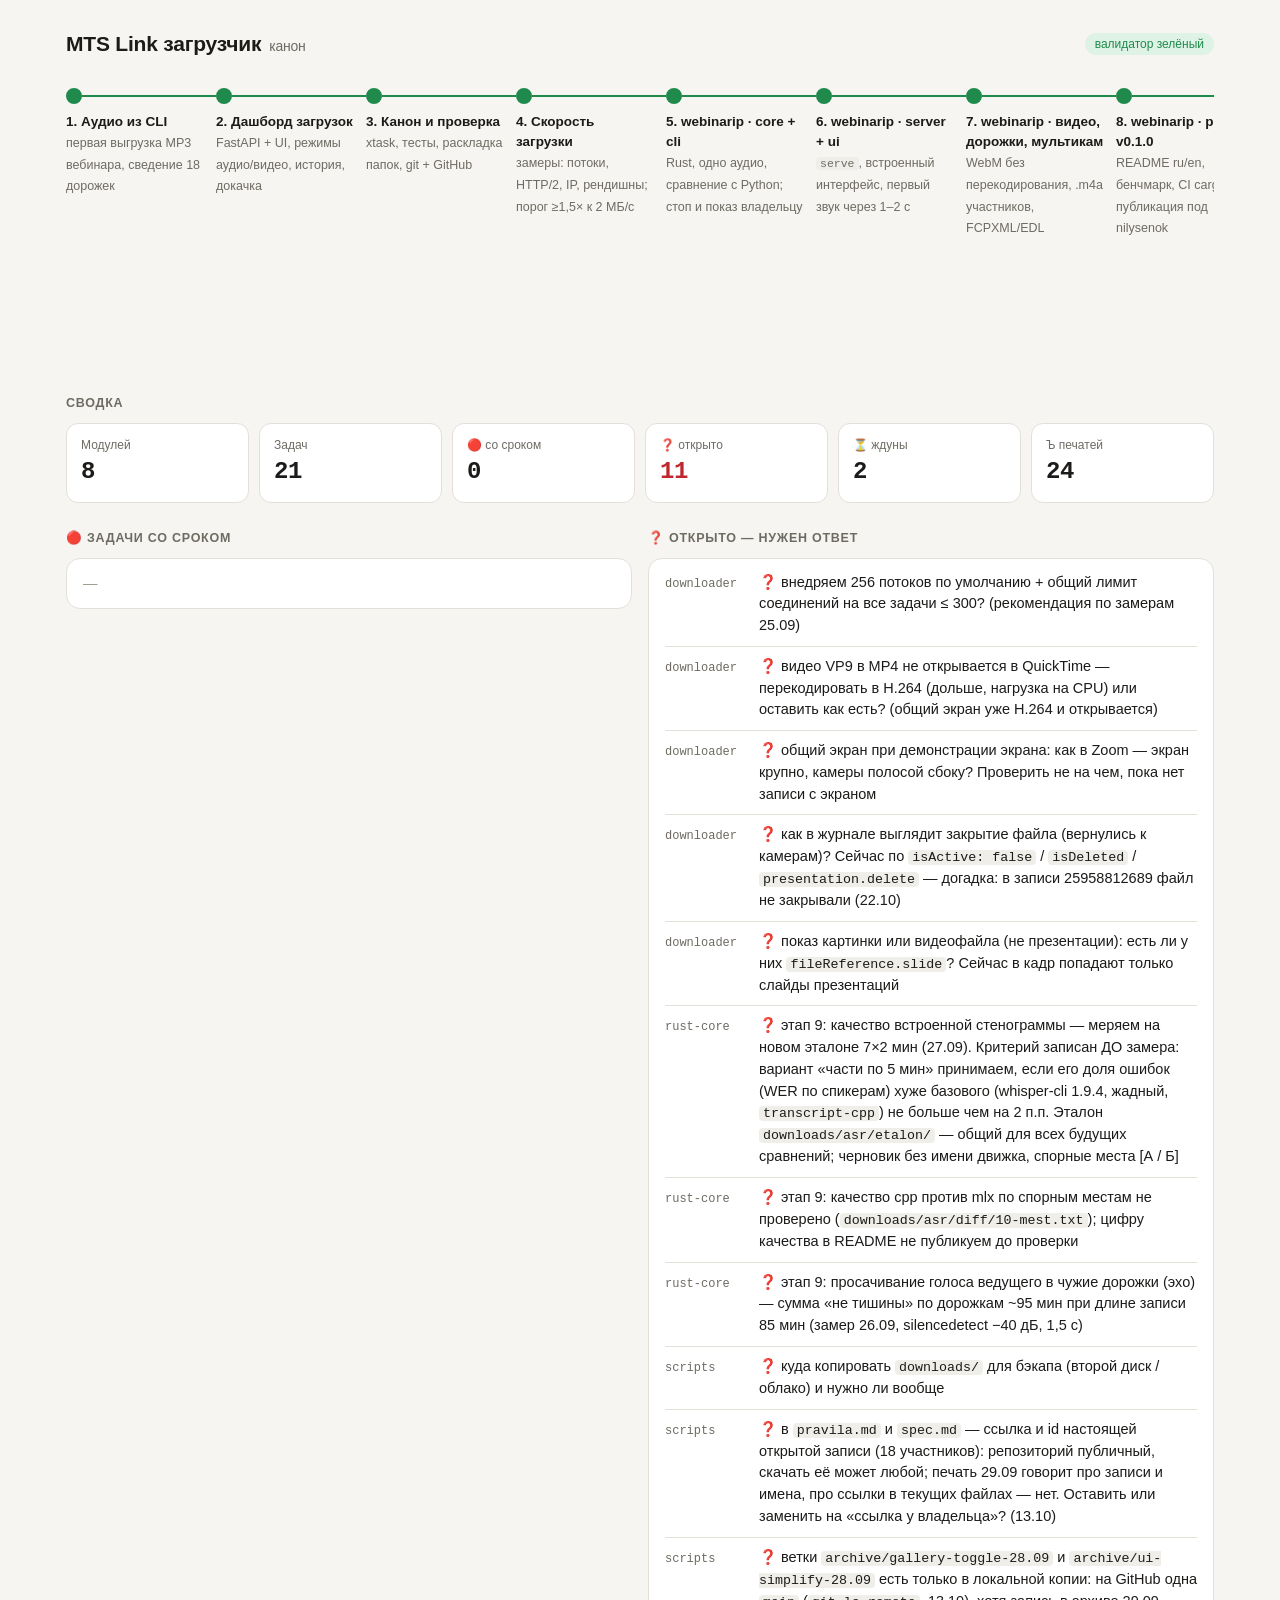
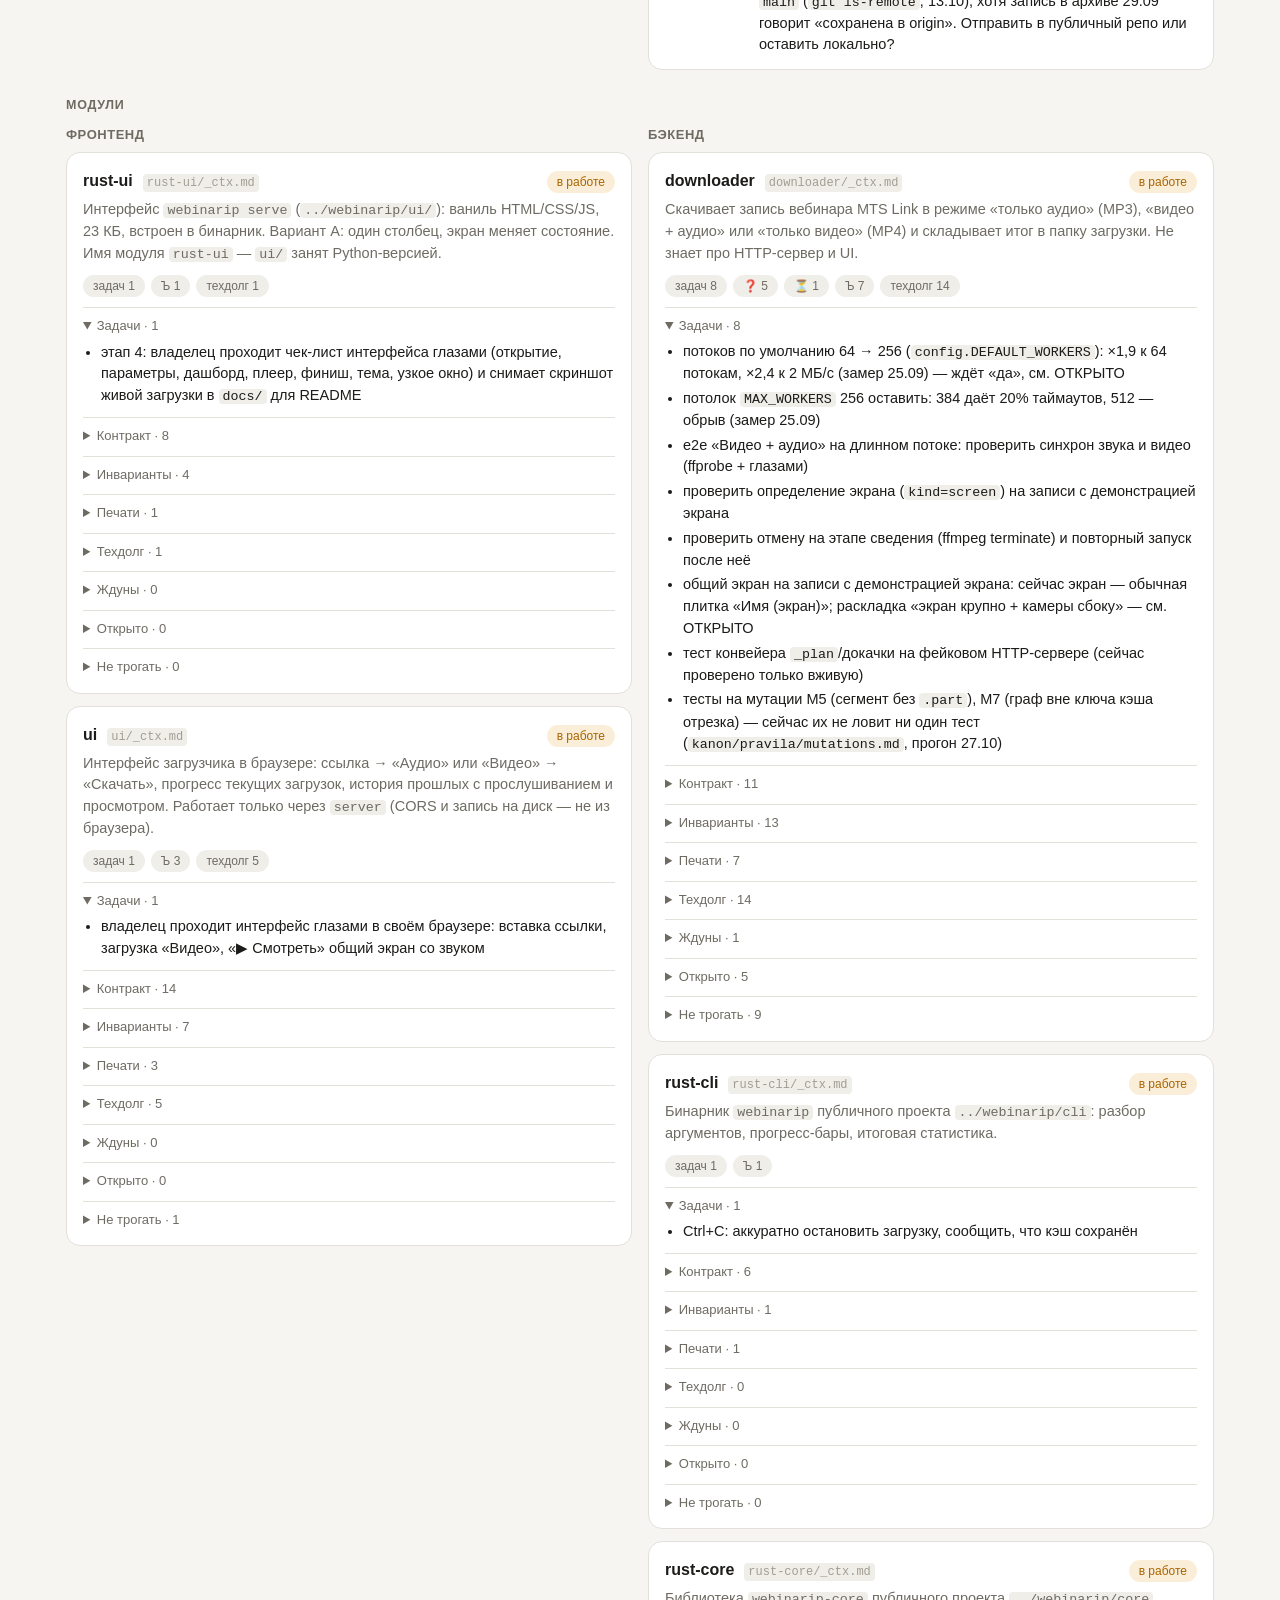
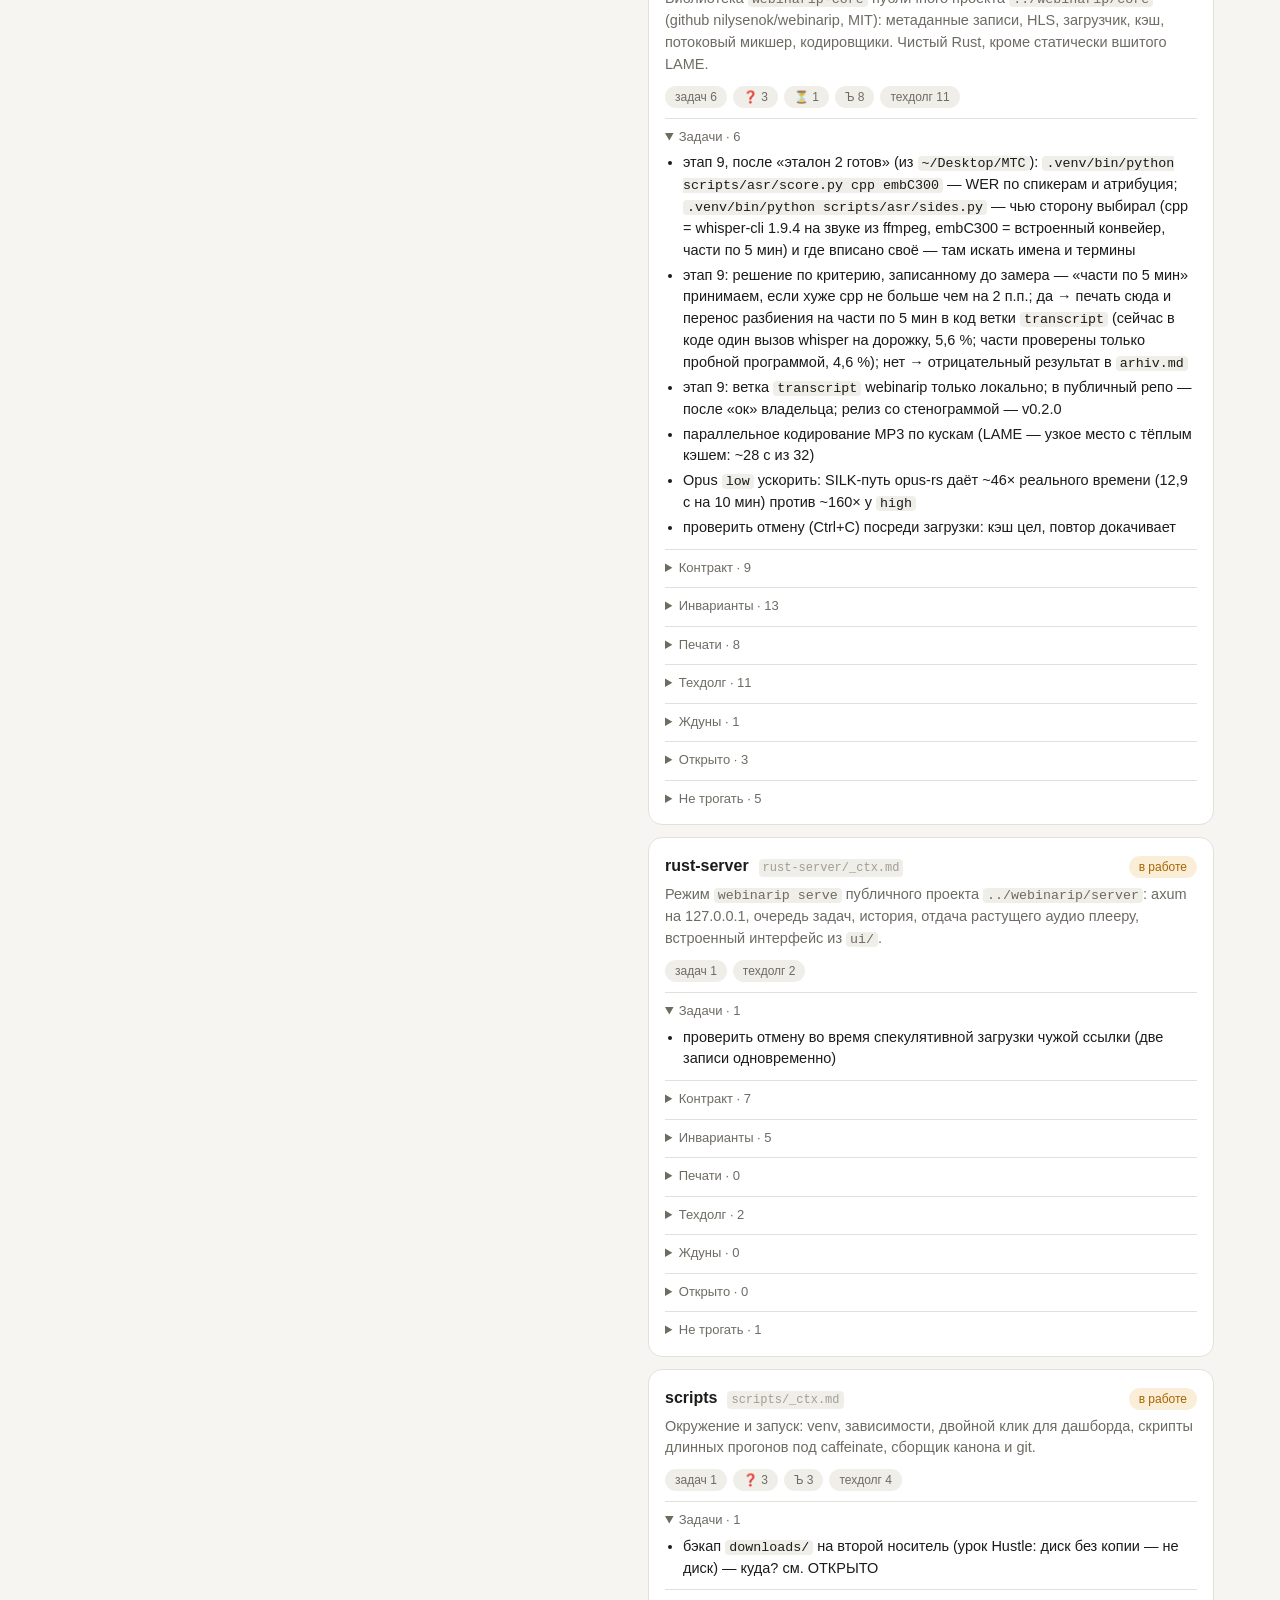
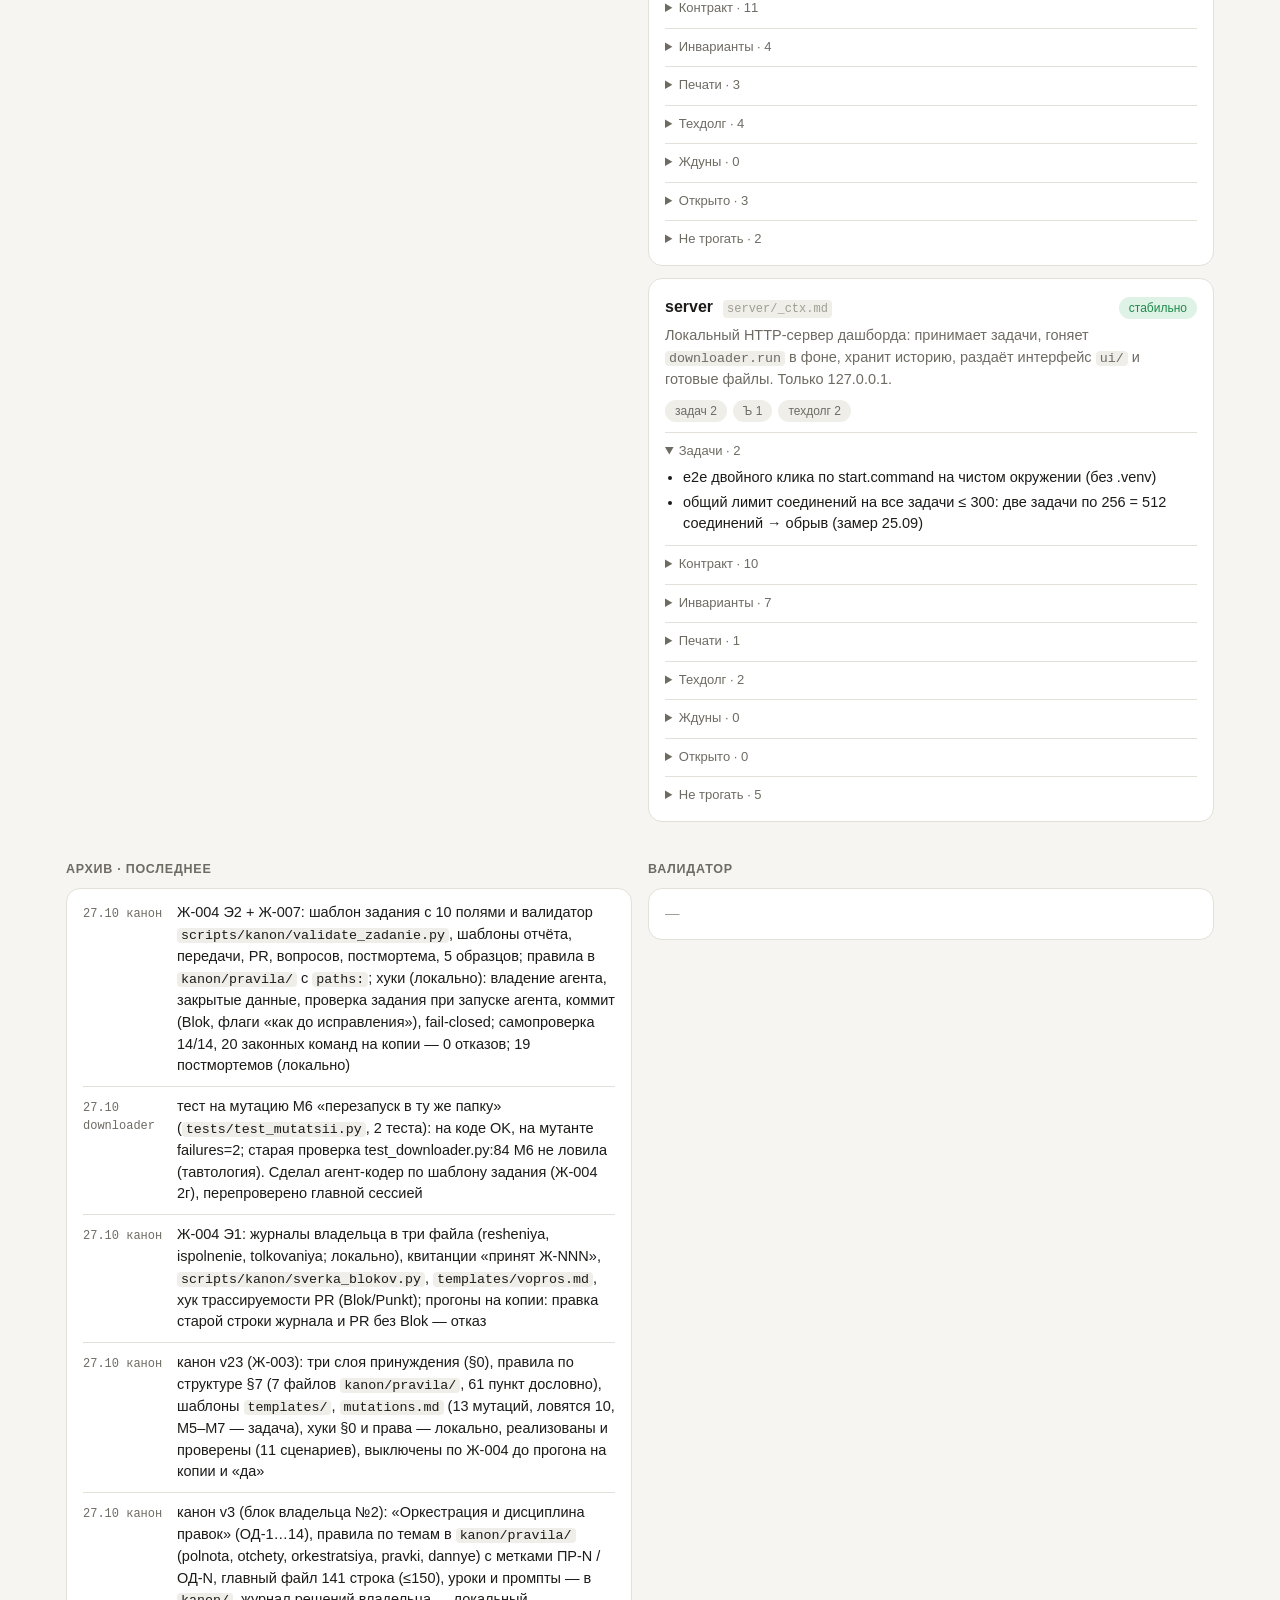
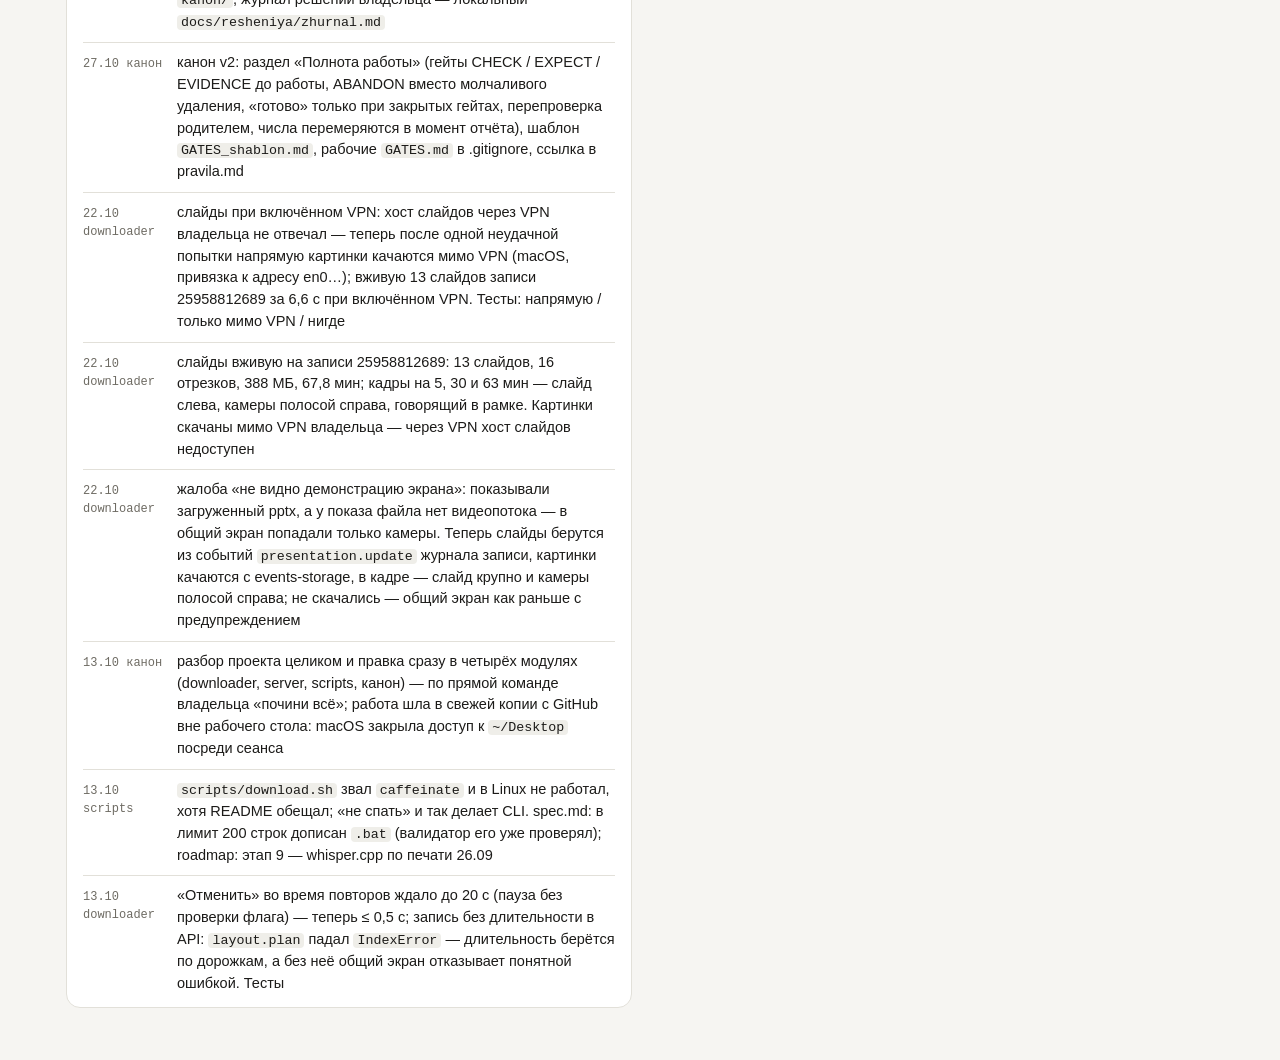
==== commit bea577b9: "Canon v24 stage 2: agent task template and validator, report and PR templates, examples Blok: Ж-004," ====
--- a/dashboard.html
+++ b/dashboard.html
@@ -64,7 +64,7 @@
 <body>
 <div class="wrap" id="app"></div>
 <script>
-const DATA = {"project": "MTS Link загрузчик", "stages": [{"n": 1, "state": "готово", "title": "Аудио из CLI", "desc": "первая выгрузка MP3 вебинара, сведение 18 дорожек"}, {"n": 2, "state": "готово", "title": "Дашборд загрузок", "desc": "FastAPI + UI, режимы аудио/видео, история, докачка"}, {"n": 3, "state": "готово", "title": "Канон и проверка", "desc": "xtask, тесты, раскладка папок, git + GitHub"}, {"n": 4, "state": "готово", "title": "Скорость загрузки", "desc": "замеры: потоки, HTTP/2, IP, рендишны; порог ≥1,5× к 2 МБ/с"}, {"n": 5, "state": "готово", "title": "webinarip · core + cli", "desc": "Rust, одно аудио, сравнение с Python; стоп и показ владельцу"}, {"n": 6, "state": "готово", "title": "webinarip · server + ui", "desc": "`serve`, встроенный интерфейс, первый звук через 1–2 с"}, {"n": 7, "state": "готово", "title": "webinarip · видео, дорожки, мультикам", "desc": "WebM без перекодирования, .m4a участников, FCPXML/EDL"}, {"n": 8, "state": "готово", "title": "webinarip · релиз v0.1.0", "desc": "README ru/en, бенчмарк, CI cargo-dist, публикация под nilysenok"}, {"n": 9, "state": "сейчас", "title": "webinarip · стенограмма с именами спикеров", "desc": "каждая дорожка = человек, whisper.cpp (печать 26.09; в плане был mlx-whisper); сначала разведка и план с критерием остановки; в тестах и README только демо-имена"}], "modules": [{"name": "downloader", "dir": "downloader", "layer": "БЭКЕНД", "purpose": "Скачивает запись вебинара MTS Link в режиме «только аудио» (MP3), «видео + аудио» или «только видео» (MP4) и складывает итог в папку загрузки. Не знает про HTTP-сервер и UI.", "contract": ["- всё, что зависит от ОС, — в `osdeps.py`: `font()` (шрифт с кириллицей: Arial / Arial·Segoe UI / DejaVu·Liberation·Noto, иначе `fc-match`; нет — общий экран без подписей), `filter_path()` (путь для фильтра ffmpeg, `C\\:` экранирован), `Awake` (не спать: caffeinate / SetThreadExecutionState / systemd-inhibit), `reveal()` (Finder / Проводник / xdg-open), `utf8_console()` (вывод в UTF-8 — зовут сервер и CLI при старте)", "- `Job(url, mode, quality, streams, workers, gallery=True)` + `await run(job)` — выполняет задачу; наружу не бросает, итог в `job.status / error / outputs / log`", "- статусы: `queued → meta → download → mix → mux → done | error | cancelled | interrupted`", "- `await analyze(client, url)` → `{sid, title, date, duration, tracks}`; у дорожки `variants`, `has_audio`, `kind`; в `variants` только потоки, где init-сегмент содержит видео, размер — настоящий из `tkhd` (`boxes.video_size`)", "- в режимах с видео итог — один файл `<название> — общий экран.mp4` (отдельные видео каждого — только с `gallery=False` / `--no-gallery`): живая раскладка как в Zoom — в кадре те, у кого сейчас камера, и те, кто говорил за последние 20 с (появляется за 1 с до речи); говорящий — в зелёной рамке, без камеры — тёмная плитка с крупным именем, никого — заставка с названием; сетка по числу людей, до 3×3, порядок по первому появлению, состав держится ≥ 10 с; звук — общий микс (в «Только видео» тоже; отдельные файлы при `--no-gallery` в «Только видео» без звука); H.264 VideoToolbox `-q:v 50`", "- общий экран по модулям: `speech.py` (речь: громкость дорожки > −40 дБ по окнам 0,5 с, паузы ≤ 1,5 с склеены, всплески < 1 с выброшены) → `layout.py` (отрезки с постоянным составом, чистая логика) → `tiles.py` (граф отрезка) → `gallery.py` (отрезки по 3 параллельно, `seg_NNNN_<хеш>.mp4` не пересобираются, склейка concat + звук)", "- показ файла (презентации): видеопотока нет — `slides.parse(eventLogs)` берёт из событий `presentation.*` картинку текущего слайда (`fileReference.slide.url`) и держит её до следующего события → `job.slides` [(с, по, url)]; `slides.load` качает картинки (хост `events-storage.webinar.ru`) в `gallery/slides/<хеш>.png`, уменьшая до 1280×720; пока слайд на экране — он крупно слева, камеры полосой 320 px справа (до 4 в столбец), без людей — слайд на весь кадр; отрезки режутся по сменам слайдов (`layout.with_slides`); хост не ответил напрямую с одной попытки — следующая попытка мимо VPN, с адреса основной сети (`osdeps.direct_addresses`, в журнале задачи строка «Слайды — мимо VPN»); не скачался первый слайд и так — предупреждение и общий экран без слайдов; готовые картинки при перезапуске сеть не трогают", "- `job_folder(job)` → `downloads/ГГГГ-ММ-ДД_ЧЧММ <название>/`, промежуточные — `job.work` = `…/_work/`", "- `job.cancel = True` — мягкая отмена: воркеры и ffmpeg останавливаются, сегменты остаются", "- CLI: `.venv/bin/python -m downloader.cli <ссылка> [--mode audio|av|video] [--quality best|480] [--workers 64] [--no-gallery]`", "- вход API MTS Link: `GET /api/eventsessions/<id>/record?withoutCuts=false` (открытые записи — без авторизации)"], "status": "в работе", "invariants": ["подписи на общем экране — только если в ffmpeg есть `drawtext` (`osdeps.has_filter`): Homebrew-ffmpeg 8+ собран без него, и общий экран падал целиком `No such filter: 'drawtext'` (найдено CI на macOS 29.09); без фильтра — видео без имён", "качаются только нужные HLS-рендишны (аудио `a1/…`, видео — вариант по качеству); mp4 целиком не качается", "сегмент пишется через `.part` + rename — недокачанный файл никогда не лежит под финальным именем", "перезапуск той же задачи не качает сегменты, уже лежащие в `_work/`", "видео не перекодируется (`-c copy`); в режиме av звук — кусок общего микса с `relativeTime` потока", "ffmpeg пишет во временный `*.part.*`; при сбое/отмене он удаляется", "`run()` никогда не бросает исключений наружу", "видео или нет — только по init-сегменту (`hdlr` = `vide`), не по RESOLUTION из master; при склейке поток без видео пропускается с предупреждением, задача не падает", "stderr ffmpeg читается параллельно с прогрессом — полный канал stderr останавливает ffmpeg", "`run()` первым делом поднимает мягкий лимит открытых файлов до 10240 (`limits.py`): из Finder/Терминала macOS даёт 256, а 256 потоков = 256 сокетов + 256 `.part`; не хватает — предупреждение в логе задачи", "граф фильтров отрезка общего экрана ffmpeg читает из файла `_work/gallery/seg_NNNN.graph` (`osdeps.graph_option`: с ffmpeg 7 — `-/filter_complex`, раньше — `-filter_complex_script`), не из аргумента: рамки говорящих на длинной записи — десятки КБ, а командная строка Windows — 32 767 символов (13.10)", "пауза перед повтором запроса (`hls._pause`) проверяет отмену каждые 0,5 с — «Отменить» не ждёт до 20 с (13.10)", "длительность записи: из API, а если там пусто — по концу самой поздней дорожки; без длительности общий экран отказывает понятной ошибкой, а не `IndexError` (13.10)"], "tasks": [{"red": false, "due": "", "text": "потоков по умолчанию 64 → 256 (`config.DEFAULT_WORKERS`): ×1,9 к 64 потокам, ×2,4 к 2 МБ/с (замер 25.09) — ждёт «да», см. ОТКРЫТО"}, {"red": false, "due": "", "text": "потолок `MAX_WORKERS` 256 оставить: 384 даёт 20% таймаутов, 512 — обрыв (замер 25.09)"}, {"red": false, "due": "", "text": "e2e «Видео + аудио» на длинном потоке: проверить синхрон звука и видео (ffprobe + глазами)"}, {"red": false, "due": "", "text": "проверить определение экрана (`kind=screen`) на записи с демонстрацией экрана"}, {"red": false, "due": "", "text": "проверить отмену на этапе сведения (ffmpeg terminate) и повторный запуск после неё"}, {"red": false, "due": "", "text": "общий экран на записи с демонстрацией экрана: сейчас экран — обычная плитка «Имя (экран)»; раскладка «экран крупно + камеры сбоку» — см. ОТКРЫТО"}, {"red": false, "due": "", "text": "тест конвейера `_plan`/докачки на фейковом HTTP-сервере (сейчас проверено только вживую)"}, {"red": false, "due": "", "text": "тесты на мутации M5 (сегмент без `.part`), M6 (перезапуск не в ту же папку), M7 (граф вне ключа кэша отрезка) — сейчас их не ловит ни один тест (`kanon/pravila/mutations.md`, прогон 27.10)"}], "debt": ["Windows и Linux проверяются только в GitHub Actions (тесты + запуск start.bat / start.sh с нуля); вживую на них загрузку настоящей записи не гоняли (29.09)", "определение экрана — эвристика по модулю `screensharing*` в eventLogs; в тестовой записи экрана не было, проверить не на чем", "RESOLUTION в master-плейлисте врёт (640×480 у всех, реально 320×180 / 480×270 / 640×360 / 1280×720, и 640×480 у дорожек без камеры): разбор записи делает 2 лишних запроса на дорожку (плейлист + init), 4,5–6 с вместо ~1 с (28.09)", "общий экран: если камера человека шлёт чёрные кадры (ИФР: участник в первые минуты, тестовая запись: другой на 55-й), плитка чёрная с именем внизу, а не «без камеры» с крупным именем — чёрное не распознаём: проход blackdetect (1 кадр/с, 320×180) на ИФР — 204 с, «только ключевые кадры» — 171 с (у VP9 MTS Link ключевой почти каждый кадр), VideoToolbox VP9 не декодирует; критерий «≤ 2 мин» не выполнен (замер 29.09). Сама детекция точна: камера участника 0:11–2:30 и 2:49–6:39", "общий экран: речь — по порогу громкости своей дорожки; громкий шум у молчащего человека тоже выведет его в кадр (порог выбран по замеру 28.09, на 2 записях)", "общий экран перекодируется: ~28× реального времени (105 мин за 3 мин 45 с, M2 Max, 28.09), грузит CPU; в `ui/` не отключается (Ъ ui 28.09) — только `--no-gallery` в CLI", "обход VPN для слайдов — только macOS (`osdeps.direct_addresses`: маршрут по умолчанию через utun/ppp/ipsec → адреса en0…en7); в Windows и Linux при VPN, который не пускает к хосту слайдов, общий экран соберётся без них", "если в отрезке общего экрана Python бросает ошибку, пока ffmpeg соседних отрезков работает, `asyncio.run` (CLI, тесты) виснет на отмене задач вместо ошибки (найдено 22.10 на делении на ноль в `tiles.graph`; в сервере gather не отменяет соседей — не виснет)", "ретраи: 6 попыток с паузой до 20 с; при 403/404 — сразу ошибка. Порог подобран без замеров потерь", "`_work/` занимает ~2× аудио (917 МБ на запись 24554640907, 25.09): сегменты + склеенные `a.mp4`; сегменты нужны для докачки, чистится кнопкой «Удалить промежуточные»", "RAM процесса растёт с числом потоков: 120 МБ на 64, 310 МБ на 256 (замер 25.09) — терпимо, но держать в уме", "скорость упирается в канал пользователя: на 256–320 потоках 5,0–5,5 МБ/с при потолке канала 4,8–6,1 МБ/с на одно соединение к Cloudflare (замер 25.09); выше не прыгнуть без другого канала", "`bytes_total_est` — оценка по среднему размеру сегмента, точного размера заранее нет (HEAD на тысячи сегментов дорого)", "граф из файла на Windows проверен только тестами CI (общий экран собирается), длинная запись с сотнями отрезков речи там вживую не гонялась (13.10)"], "seals": ["Ъ — загрузчик работает на macOS, Windows и Linux; платформенный код — только в `osdeps.py`, остальной код от ОС не зависит (29.09)", "Ъ — общий экран всех камер (как галерея Zoom) — по умолчанию в режимах с видео, со общим звуком; `--no-gallery` отключает (28.09)", "Ъ — с общим экраном в папке один видеофайл — общий экран со звуком; отдельные видео каждого только без общего экрана (29.09, владелец: «нужно одно видео общий экран»; отдельные файлы в «Только видео» беззвучны и путали)", "Ъ — запись = параллельные дорожки участников (18 в тестовой записи); склейка только сведением amix по relativeTime, concat нельзя (25.09)", "Ъ — в amix обязателен `normalize=0`, иначе итог тихий: amix делит громкость на число входов (25.09)", "Ъ — папка на каждую загрузку: `downloads/ГГГГ-ММ-ДД_ЧЧММ <название>/` по моменту загрузки, внутри итог и `_work/`; повтор той же записи не перезаписывает прошлую (25.09)", "Ъ — картинки слайдов, если хост не отвечает через VPN, качаются мимо VPN с адреса основной сети; только они, сегменты — как раньше (22.10, владелец: «слайды при VPN»; через VPN владельца хост слайдов не отвечал, мимо — 0,07 с)"], "waiting": ["⏳ владелец → запись с демонстрацией экрана для проверки `kind=screen` и общего экрана с демонстрацией, с 25.09"], "open": ["❓ внедряем 256 потоков по умолчанию + общий лимит соединений на все задачи ≤ 300? (рекомендация по замерам 25.09)", "❓ видео VP9 в MP4 не открывается в QuickTime — перекодировать в H.264 (дольше, нагрузка на CPU) или оставить как есть? (общий экран уже H.264 и открывается)", "❓ общий экран при демонстрации экрана: как в Zoom — экран крупно, камеры полосой сбоку? Проверить не на чем, пока нет записи с экраном", "❓ как в журнале выглядит закрытие файла (вернулись к камерам)? Сейчас по `isActive: false` / `isDeleted` / `presentation.delete` — догадка: в записи 25958812689 файл не закрывали (22.10)", "❓ показ картинки или видеофайла (не презентации): есть ли у них `fileReference.slide`? Сейчас в кадр попадают только слайды презентаций"], "dont_touch": ["число соединений к `events-delivery-records.webinar.ru` суммарно не выше ~320: на 384 — 20% таймаутов, на 512 — 85–88% ошибок (ConnectTimeout/ReadTimeout), скорость 0,4 МБ/с (замер 25.09, воспроизведено дважды)", "HTTP/2 не включать: 256 потоков по HTTP/2 = 0,65 МБ/с против 5,04 по HTTP/1.1 (замер 25.09) — все запросы идут через одно TCP-соединение", "`media.mix_filter`: `normalize=0` и `adelay=…:all=1` — без них тихий звук или сдвиг только левого канала", "`pipeline._drain`: запись сегмента через `.part` + `replace` — на этом держится докачка", "`gallery.render`: `-reinit_filter 0` перед каждым видеовходом — MTS Link меняет размер кадра внутри потока, без флага граф пересобирается на каждую смену, источники color начинают с нуля и сборка встаёт (ИФР, 28.09; тест `test_frame_size_change_inside_stream`)", "`pipeline.job_folder`: если `job.folder` уже задан, он возвращается как есть — иначе перезапуск уедет в новую папку и докачка сломается", "`limits.raise_open_files()` в начале `_run`: без него дашборд из `start.command` падает `[Errno 24] Too many open files` на первом сегменте при 256 потоках (29.09, воспроизведено: лимит 256 → ошибка, с подъёмом → 315 сегментов за 45 с; тест `test_limits.py`)", "`osdeps.utf8_console()` в начале `server.app` и `cli.main`, `PYTHONUTF8=1` в `start.bat`: без них в Windows при перенаправленном выводе (cp1252) сервер падал на первом print с кириллицей (CI 29.09; тест `test_osdeps`)", "`tiles._any_of`: условия рамки говорящего складываются деревом в скобках, не цепочкой `a+b+c+…` — FFmpeg с 8.1 не принимает выражение глубже 100 и падает «Cannot allocate memory», когда у человека больше 100 отрезков речи на отрезке (13.10, жалоба пользователя на записи ~169 мин; исходники FFmpeg `libavutil/eval.c`, коммит ed5040e6f; тесты `test_layout.BorderTest`, `test_gallery…test_border_with_hundreds_of_speech_spans`)"]}, {"name": "rust-cli", "dir": "rust-cli", "layer": "БЭКЕНД", "purpose": "Бинарник `webinarip` публичного проекта `../webinarip/cli`: разбор аргументов, прогресс-бары, итоговая статистика.", "contract": ["- `webinarip <ссылка> [--audio] [--from T] [--to T] [--tracks host,3,5] [--quality high|low] [--opus|--aac|--wav] [--out DIR] [--connections N≤256] [--session-id ID] [--cache-dir DIR] [--list]`", "- время: `75`, `01:15` (мм:сс, как в ffmpeg), `1:02:03`, `1h2m3s`", "- итог: путь, длительность, размер, время загрузки и сведения, p50/p99 сегмента, повторы, хеджи, 429", "- `WEBINARIP_TRACE=1` — строка прогресса в stderr раз в 5 с (для логов без терминала)", "- `--video` (WebM участников с общим звуком), `--both` (+ файл звука), `--separate` (.m4a участников), `--multicam` (FCPXML + EDL, включает --separate), `--mp4` (ffmpeg, предупреждение), `--video-height N`", "- без `--tracks` видео берётся у дорожек длиннее 30 с (переподключения по несколько секунд пропускаются)"], "status": "в работе", "invariants": ["код возврата 1 и одна строка `error: …` при любой ошибке"], "tasks": [{"red": false, "due": "", "text": "Ctrl+C: аккуратно остановить загрузку, сообщить, что кэш сохранён"}], "debt": [], "seals": ["Ъ — время в `--from/--to`: два числа = `мм:сс` (как ffmpeg и yt-dlp); для часов — `чч:мм:сс` или `1h20m` (25.09)"], "waiting": [], "open": [], "dont_touch": []}, {"name": "rust-core", "dir": "rust-core", "layer": "БЭКЕНД", "purpose": "Библиотека `webinarip-core` публичного проекта `../webinarip/core` (github nilysenok/webinarip, MIT): метаданные записи, HLS, загрузчик, кэш, потоковый микшер, кодировщики. Чистый Rust, кроме статически вшитого LAME.", "contract": ["- видео: `camera::has_video` при планировании читает init видеорендишна (кладёт в кэш) — видео только при `hdlr` = `vide`; порог 30 с без `--tracks` — по длине видеоплейлиста (`VideoPick.min_secs`), не по JSON; `video/` — `fmp4` (кадры с метками и ключевым флагом, размер из `tkhd`), `webm` (VP9 + Opus, кластеры с ключевого кадра, Cues), `patch` (сдвиг `tfdt`, длина в `mehd/mvhd`); `deliver` — видео, дорожки участников, `--mp4`; `export` — FCPXML (видео на дорожках 1…N, звук −1…) и EDL CMX3600", "- `job::produce(dl, opts, (rec, tracks), prog, cancel, on_start)` — общий путь CLI и serve: одно сведение → файл + Opus-пакеты для видео → видео, дорожки, мультикам", "- `Engine` (общий http + AIMD-лимит) → `Download` (загрузка в фоне; `restrict(from,to,slots)` выкидывает лишнее из очереди) → `Render::write_file` (сведение+кодирование, отмена флагом)", "- `job::run(Options, render_progress, on_download)` — то же для CLI одним вызовом", "- `job::fetch_record`, `record::{parse, select}` (`host`, номера из `--list`), `hls::{parse_master, parse_media}`", "- `Progress` — атомарные счётчики для CLI и будущего UI: этап, сегменты, байты, повторы, хеджи, 429, лимит, сведено мс, p50/p99, гистограмма", "- форматы: MP3 (LAME, по умолчанию), Opus в Ogg (opus-rs), AAC .m4a (AudioToolbox на macOS, иначе системный ffmpeg), WAV; качество `high` 48 кГц стерео, `low` 16 кГц моно", "- кэш: `~/Library/Caches/webinarip/<запись>/<дорожка>/a/NNNNN.m4s`; вывод: `<out>/ГГГГ-ММ-ДД_ЧЧММ <название>/<название>[ отрезок].<ext>`", "- session-id только из аргумента / `WEBINARIP_SESSION_ID`, живёт в памяти"], "status": "в работе", "invariants": ["видео или нет — только по init-сегменту (`fmp4::is_video`), не по RESOLUTION из master; `remux` отказывает init без видео (29.09, v0.1.2)", "видео не перекодируется: кадры VP9 копируются; `--mp4` — только системный ffmpeg и только по флагу", "видео качается после всего звука (rank = at + 1e7), чтобы первый звук не ждал тяжёлых сегментов", "`remux` и копия дорожек — в два прохода, в памяти один сегмент (пик 239 МБ на всю запись со всем, было 864)", "кадры пишутся в порядке декодирования; метки видео строго возрастают (WebM — миллисекунды)", "нет блокировки головы очереди: декодер сообщает, какой файл ждёт (`Gate::waited`); `rush.rs` раз в 25 мс дублирует его запрос (если старше ½ p50, до 2 дублей) или берёт вне очереди (если в очереди/на повторе) из резерва внутри потолка (256 = 248 + 8), а пока микшер ждёт дольше p50 — новые обычные запросы не стартуют («фокус»)", "ровно один засчитывает сегмент: состояния PENDING/FLIGHT/DONE, проигравший запрос снимается через Notify", "только HTTP/1.1: HTTP/2 в 7,7 раза медленнее (замер 25.09, Python-серия)", "сегменты качаются в порядке общей шкалы времени; повтор возвращается в очередь со своим приоритетом — иначе микшер стоит (найдено 25.09: один повтор в конце очереди = 100 с простоя сведения)", "сегмент пишется через `.part` + rename; наличие файла = сегмент целиком", "сведение = сумма (как amix normalize=0) + лимитер с упреждением 5 мс, потолок 0,95", "декодер читает дорожку как поток без перемотки и ждёт появления файлов — на этом держится сведение во время загрузки", "`record::select`, `timefmt::parse` — ошибки пользователю на английском, понятные без исходников"], "tasks": [{"red": false, "due": "", "text": "этап 9, после «эталон 2 готов» (из `~/Desktop/МТС`): `.venv/bin/python scripts/asr/score.py cpp embC300` — WER по спикерам и атрибуция; `.venv/bin/python scripts/asr/sides.py` — чью сторону выбирал (cpp = whisper-cli 1.9.4 на звуке из ffmpeg, embC300 = встроенный конвейер, части по 5 мин) и где вписано своё — там искать имена и термины"}, {"red": false, "due": "", "text": "этап 9: решение по критерию, записанному до замера — «части по 5 мин» принимаем, если хуже cpp не больше чем на 2 п.п.; да → печать сюда и перенос разбиения на части по 5 мин в код ветки `transcript` (сейчас в коде один вызов whisper на дорожку, 5,6 %; части проверены только пробной программой, 4,6 %); нет → отрицательный результат в `arhiv.md`"}, {"red": false, "due": "", "text": "этап 9: ветка `transcript` webinarip только локально; в публичный репо — после «ок» владельца; релиз со стенограммой — v0.2.0"}, {"red": false, "due": "", "text": "параллельное кодирование MP3 по кускам (LAME — узкое место с тёплым кэшем: ~28 с из 32)"}, {"red": false, "due": "", "text": "Opus `low` ускорить: SILK-путь opus-rs даёт ~46× реального времени (12,9 с на 10 мин) против ~160× у `high`"}, {"red": false, "due": "", "text": "проверить отмену (Ctrl+C) посреди загрузки: кэш цел, повтор докачивает"}], "debt": ["дорожки участников (.m4a) режутся по границам сегментов (~13 с): байты копируются без перекодирования; смещения в FCPXML/EDL это учитывают (`start`/source in)", "EDL — однодорожечный формат: все клипы подряд списком; полная мультикам-раскладка только в FCPXML", "ffmpeg на выводе в null пишет «non monotonically increasing dts» и для исходного fMP4 с сервера — свойство VFR-потока, не перепаковки (проверено 26.09)", "камеры в тестовой записи — 320×180 (SMALL), 25 fps; заявленное в плейлисте 640×480 не соответствует кадрам", "ожидание микшера на реальном сервере не опускается ниже ~1,5× p50: медленный объект медленный для всех запросов (замер 25.09: два дубля одного сегмента вернулись вместе с оригиналом через ~28 с); на моке с зависшим соединением — 1,1× медианы", "метрика «простой» зависит от способа: по файлу (Gate) 11,5–13,7 с = 1,5–1,9× p50 во всех 3 прогонах CLI; по отсутствию движения сведения в интерфейсе 11,1–17,6 с = 1,4–2,1× p50 (2 прогона, один на 2,09×)", "Opus: `use_cbr = true` обязателен — в VBR opus-rs игнорирует битрейт (24 кбит/с → 53–74 кбит/с, замер 25.09)", "частота дорожек только 48 кГц (иначе ошибка); ресемплинга входа нет — на реальных записях другой не встречалась", "AudioToolbox FFI написан вручную (без bindgen); проверен только на macOS arm64", "`--video-height` и имя папки кэша `v<высота>` — по RESOLUTION из master, а он врёт (640×480 у всех); при нескольких вариантах выбор неточен. Реальный размер файла — из `tkhd` (29.09)", "`--list` у сессии без `mediasession.update` показывает длину 0 (ИФР: камера «14:18 – 14:18», реально ~1,5 ч видео) — длина берётся из JSON записи (29.09)"], "seals": ["Ъ — качество по умолчанию «речь»: моно 48 кГц, MP3 64 кбит/с (Opus 32, AAC 64); стерео 128 и «расшифровка» 16 кГц — опциями `--quality high|low` (25.09)", "Ъ — «фокус» при ожидании микшера — поведение по умолчанию; `WEBINARIP_NO_RUSH=1` отключает дубли и фокус только для диагностики (25.09)", "Ъ — LAME с качеством 7 (`Quality::Ok`): 28,6 с против 38,6 с на q5 (замер 25.09), для речи на 128 кбит/с разницы не слышно (25.09)", "Ъ — жёсткий потолок 256 соединений (`HARD_CAP`), пользователь может только уменьшить; соблюдение 429: лимит ×0,5 + пауза Retry-After; «только для записей, к которым у вас есть права» — в коде и README (25.09)", "Ъ — форматы: MP3 по умолчанию (LAME статически), `--opus`, `--aac` (AudioToolbox / системный ffmpeg); видео — WebM по умолчанию, `--mp4` только через системный ffmpeg; отдельные дорожки — .m4a без перекодирования (25.09)", "Ъ — публичный проект без «MTS» в названии и без упоминаний ИИ; автор Nikita Lysenok; чистая история, канон в него не попадает (25.09)", "Ъ — распознавание речи (этап 9): whisper.cpp, модель large-v3-turbo; выбран по заранее записанному критерию скорости: 1,07× медленнее mlx-whisper < порога 1,5× (замер 26.09); встраивается в бинарник, 5 платформ, без Python (26.09)", "Ъ — видео у дорожки есть, только если в init видеорендишна `hdlr` = `vide`; дорожки с выключенной камерой в `--video` не попадают, без видео — подсказка в CLI (v0.1.2, 29.09)"], "waiting": ["⏳ Никита → слепой эталон A–G: выбрать варианты в «[x / y]» в `downloads/asr/etalon/{A..G}.txt` (слушать `.mp3`), сигнал — «эталон 2 готов» (с 27.09)"], "open": ["❓ этап 9: качество встроенной стенограммы — меряем на новом эталоне 7×2 мин (27.09). Критерий записан ДО замера: вариант «части по 5 мин» принимаем, если его доля ошибок (WER по спикерам) хуже базового (whisper-cli 1.9.4, жадный, `transcript-cpp`) не больше чем на 2 п.п. Эталон `downloads/asr/etalon/` — общий для всех будущих сравнений; черновик без имени движка, спорные места [А / Б]", "❓ этап 9: качество cpp против mlx по спорным местам не проверено (`downloads/asr/diff/10-mest.txt`); цифру качества в README не публикуем до проверки", "❓ этап 9: просачивание голоса ведущего в чужие дорожки (эхо) — сумма «не тишины» по дорожкам ~95 мин при длине записи 85 мин (замер 26.09, silencedetect −40 дБ, 1,5 с)"], "dont_touch": ["`decode.rs`: сдвиг позиций по `tfdt` первого фрагмента — symphonia его не учитывает, без сдвига `--from/--to` дают тишину", "`cache.rs`: уникальное временное имя в `write_atomic` — общий `.part` роняет загрузку при дублях сегмента", "`fetch.rs`: приоритетная очередь с исходным приоритетом при повторе — замена на «задача на сегмент + семафор» вернёт простой сведения", "`mix.rs`: `starts_at` у входа — без него микшер ждёт первую порцию дорожки, которая начинается через час, и встаёт", "`encode/aac.rs`: `BufferList` вложенной структурой — плоская раскладка ломает выравнивание указателя (AudioBufferList)"]}, {"name": "rust-server", "dir": "rust-server", "layer": "БЭКЕНД", "purpose": "Режим `webinarip serve` публичного проекта `../webinarip/server`: axum на 127.0.0.1, очередь задач, история, отдача растущего аудио плееру, встроенный интерфейс из `ui/`.", "contract": ["- `webinarip serve [--port 5040] [--out ~/Downloads/webinarip] [--no-open] [--cache-dir]`; порт занят → любой свободный", "- `POST /api/probe {link, session_id?}` → запись; сразу стартует спекулятивная загрузка всего аудио", "- `POST /api/jobs {links, session_id?, format, quality, from, to, tracks[]}` → `{ids}`; ссылки через пробел = пакет", "- `GET /api/state` → probe (с прогревом), текущая/последняя задача (этап, %, скорость, ETA, ×реального времени, дорожки, гистограмма, p50/p99), `queued`, история", "- `GET /api/jobs/{id}/audio` — растущий поток MP3/Opus во время сведения, после — файл потоком с Range (`files.rs`, `bytes=a-b | a- | -n`, 416 за концом)", "- `POST /api/jobs/{id}/cancel`, `POST /api/reveal {path}` (только пути, созданные приложением)", "- история: `<кэш>/history.json`, 50 записей, без session-id"], "status": "в работе", "invariants": ["слушать только 127.0.0.1", "один `Engine` на session-id: потолок 256 соединений общий для всех задач и спекулятивных загрузок", "задачи выполняются по одной, по порядку; «ещё N в очереди»", "при старте задачи загрузка урезается до её отрезка и дорожек (`Download::restrict`) — лишнее не качается", "session-id живёт только в памяти, в историю и логи не попадает"], "tasks": [{"red": false, "due": "", "text": "проверить отмену во время спекулятивной загрузки чужой ссылки (две записи одновременно)"}], "debt": ["`ui/` лежит вне крейта (`include_bytes!(\"../../ui/…\")`) — для `cargo publish` понадобится копия внутри крейта или build.rs", "проценты: пока идёт загрузка — по сегментам на диске, последние 3% — сведение"], "seals": [], "waiting": [], "open": [], "dont_touch": ["`view.rs`: один замок на оператор — два `lock()` одного мьютекса в одном выражении дают взаимоблокировку"]}, {"name": "rust-ui", "dir": "rust-ui", "layer": "ФРОНТЕНД", "purpose": "Интерфейс `webinarip serve` (`../webinarip/ui/`): ваниль HTML/CSS/JS, 23 КБ, встроен в бинарник. Вариант A: один столбец, экран меняет состояние. Имя модуля `rust-ui` — `ui/` занят Python-версией.", "contract": ["- файлы: `index.html`, `style.css`, `app.js` (события, опрос), `view.js` (отрисовка), `fmt.js` (форматы, API)", "- ожидание: крупное поле в фокусе, Enter — старт, режимы, «Параметры ▸» (формат, качество, отрезок, дорожки-чипы, session-id), «Недавние»", "- вставка ссылки → probe: название · длительность · дорожки · «прогрев N%»", "- режимы «видео» и «оба» активны; в «Параметрах ▸ Ещё»: дорожки участников, монтажный проект, MP4 (ffmpeg, медленно); итог «N файлов · размер»", "- качество: «речь · моно» (по умолчанию) | «стерео» | «для расшифровки · 16 кГц»; под гистограммой «ожидание ≤ N с» (простой микшера)", "- загрузка: шапка в одну строку, крупные цифры (МБ/с · осталось · %), на сведении «×N к реальному времени», степпер, тонкие полосы дорожек на шкале записи, плеер, гистограмма задержек p50/p99, «ещё N в очереди», «Отменить»", "- готово: «заняло · файл · 100%», «Показать в папке»", "- опрос `/api/state`: 0,5 с при работе, 2 с в покое"], "status": "в работе", "invariants": ["без фреймворков, сборщиков, веб-шрифтов и иконочных библиотек; всё ≤ 60 КБ до сжатия", "тёмная тема по умолчанию, светлая — по `prefers-color-scheme`", "один экран без прокрутки на 1280×800 и 390×844 (проверено скриншотами 25.09)", "любой текст с сервера — через `esc()`; session-id в localStorage не пишется"], "tasks": [{"red": false, "due": "", "text": "этап 4: владелец проходит чек-лист интерфейса глазами (открытие, параметры, дашборд, плеер, финиш, тема, узкое окно) и снимает скриншот живой загрузки в `docs/` для README"}], "debt": ["headless Chrome на macOS не сужает окно меньше ~500 px — мобильную вёрстку проверять через iframe 390 px"], "seals": ["Ъ — компоновка «вариант A»: один столбец, экран меняет состояние; очередь — строкой «ещё N в очереди» (25.09)"], "waiting": [], "open": [], "dont_touch": []}, {"name": "scripts", "dir": "scripts", "layer": "БЭКЕНД", "purpose": "Окружение и запуск: venv, зависимости, двойной клик для дашборда, скрипты длинных прогонов под caffeinate, сборщик канона и git.", "contract": ["- `start.command` ставит `ffmpeg-full` (Homebrew, keg-only, с drawtext) первым в PATH, если он установлен; README для macOS советует `brew install ffmpeg-full`", "- запуск: `start.command` (macOS, Finder), `start.bat` (Windows, Проводник; winget-подсказки, UTF-8 через chcp 65001), `start.sh` (Linux и macOS из терминала; apt/dnf-подсказки) — все создают `.venv`, ставят зависимости и открывают дашборд", "- `.gitattributes`: `*.bat` — CRLF, `*.sh` / `*.command` — LF; CI `.github/workflows/tests.yml`: тесты на macOS, Windows, Ubuntu + запуск start.bat / start.sh с нуля до ответа дашборда", "- `start.command` (корень) — двойной клик в Finder: найти рабочий Python 3.10+, создать `.venv`, поставить `requirements.txt`, поднять сервер, открыть браузер; если сервер уже жив — просто открыть", "- `scripts/download.sh <ссылка> [--mode …]` — короткая форма CLI-загрузки (macOS, Linux); «не спать» делает сам CLI (`osdeps.Awake`), `caffeinate` в скрипте убран — в Linux его нет (13.10)", "- `scripts/bench.py <ссылка> --secs 60 --workers 64,256 [--http2] [--ip A,B]` — замер скорости сегментов без записи на диск; `--http2` требует `pip install h2` (в requirements нет — HTTP/2 проигрывает)", "- `requirements.txt`: fastapi, uvicorn, httpx; внешняя зависимость — `ffmpeg`/`ffprobe` (Homebrew)", "- `xtask.py` + `tools/` — сборщик и валидатор канона; `tests/` — unittest", "- `scripts/kanon/` — скрипты канона v24 (`python -m scripts.kanon.<имя>`): `sverka_blokov` — блоки владельца без квитанции в `docs/resheniya/resheniya.md` (код 1, если есть); тесты — `tests/test_kanon.py`", "- `scripts/asr/` — замер распознавания речи (этап 9): `setup.sh` (whisper-cpp, `.venv-asr` с mlx-whisper, модели в `~/.cache`) → `tracks.sh <ссылка>` → `vad.py` → `run_cpp.sh` / `run_mlx.py` → `merge.py cpp|mlx` → `score.py cpp mlx`; `etalon.py` и `diff10.py` не перезаписывают выверенное без `--force`; `etalon2.py cpp embC300` — слепой эталон 7×2 мин (27.09): черновик из двух движков, расхождения «[x / y]» в случайном порядке, ключ в `etalon/.key.json`; `score.py` не считает, пока в эталоне есть невыбранные скобки; всё одной строкой — `run_all.sh <ссылка>`", "- git: публичный GitHub `nilysenok/webinar-downloader` (origin, push после каждой сессии; старый адрес mts-link-downloader перенаправляется); в git не идут `.venv/`, `downloads/`, `tracks/`, `history.json`"], "status": "в работе", "invariants": ["Python для проекта — только `.venv/bin/python` (3.12); исключение — `.venv-asr/` только для mlx-whisper (тянет torch)", "модели и всё долгоживущее — в `~/.cache`, результаты — в `downloads/`; временная папка сессии — не хранилище", "настоящие стенограммы, звук и эталон — только в `downloads/asr/` (персональные данные); в тестах — только «Спикер N»", "всё, что должно выполниться без человека, — одной строкой в `scripts/*.sh`"], "tasks": [{"red": false, "due": "", "text": "бэкап `downloads/` на второй носитель (урок Hustle: диск без копии — не диск) — куда? см. ОТКРЫТО"}], "debt": ["клиент Hugging Face (`snapshot_download`) завис на 1,23 из 1,61 ГБ (26.09) — `setup.sh` качает через `curl -C -` с проверкой sha256", "Homebrew `python@3.13` 3.13.7 сломан: бинарник `python3.13` — пустой файл 0 байт, `python3` молча ничего не делает (25.09). Лечится `brew reinstall python@3.13`; проект живёт на 3.12, поэтому не чиним", "`caffeinate -i` не спасает от сна при закрытой крышке — крышку во время длинной загрузки не закрывать", "зависимости в `requirements.txt` без верхних границ: CI ставит свежие версии и может покраснеть без изменений в коде; starlette уже предупреждает, что `TestClient` поверх httpx устарел (13.10, fastapi 0.141 / starlette 1.7)"], "seals": ["Ъ — сборщик канона: `python xtask.py`, валидатор `python xtask.py --check` (вместо cargo xtask) (25.09)", "Ъ — репозиторий публичный, `nilysenok/webinar-downloader`, MIT, со всей историей: владелец выбрал открыть текущий, зная, что в старых коммитах имена участников, ссылки на записи и прежний файл правил; в текущих файлах имён нет (29.09)", "Ъ — в git не попадают записи, расшифровки, история загрузок и имена участников настоящих вебинаров: всё это в `downloads/` и `history.json` (в .gitignore); в тестах и снимках — только вымышленные (29.09)"], "waiting": [], "open": ["❓ куда копировать `downloads/` для бэкапа (второй диск / облако) и нужно ли вообще", "❓ в `pravila.md` и `spec.md` — ссылка и id настоящей открытой записи (18 участников): репозиторий публичный, скачать её может любой; печать 29.09 говорит про записи и имена, про ссылки в текущих файлах — нет. Оставить или заменить на «ссылка у владельца»? (13.10)", "❓ ветки `archive/gallery-toggle-28.09` и `archive/ui-simplify-28.09` есть только в локальной копии: на GitHub одна `main` (`git ls-remote`, 13.10), хотя запись в архиве 29.09 говорит «сохранена в origin». Отправить в публичный репо или оставить локально?"], "dont_touch": ["`start.command`: перебор `python3.12 → … → python3` с проверкой `print(...)` — голый `python3` на этой машине битый и молчит", "дашборд, поднятый из фонового процесса (не из своего окна Терминала), умирает вместе с ним (29.09: «Failed to fetch» в UI) — поднимать через `open start.command`, свой Терминал; лимит файлов там 256, его поднимает сам загрузчик"]}, {"name": "server", "dir": "server", "layer": "БЭКЕНД", "purpose": "Локальный HTTP-сервер дашборда: принимает задачи, гоняет `downloader.run` в фоне, хранит историю, раздаёт интерфейс `ui/` и готовые файлы. Только 127.0.0.1.", "contract": ["- «не спать» во время загрузок и «показать в папке» — через `downloader.osdeps` (Awake, reveal): одинаково на macOS, Windows, Linux", "- `history.json` читается и пишется в UTF-8 явно — в Windows по умолчанию cp1251 (29.09)", "- запуск: `.venv/bin/python -m server.app` (порт `PORT`, по умолчанию 8765)", "- `POST /api/analyze {url}` → запись и дорожки с вариантами видео (без URL рендишнов)", "- `POST /api/jobs {url, mode, quality, streams, workers}` → 201 + задача; всё, кроме `url`, необязательно; пустой `streams` — все камеры записи (28.09)", "- `GET /api/jobs` → задачи новые сверху; + `speed, eta, progress, bytes_total_est, work_size, outputs[].exists`", "- `POST /api/jobs/{id}/cancel | restart | reveal | clean`, `DELETE /api/jobs/{id}` (409 для активной)", "- `GET /files/{id}/{n}[?dl=1]` → n-й итоговый файл (Range поддерживается); номера вне списка — 404", "- `GET /` и статика — `ui/`", "- `history.json` в корне: список `Job.to_dict()`; автосохранение раз в 2 с, пока есть активные"], "status": "стабильно", "invariants": ["файлы интерфейса (всё, кроме `/api/` и `/files/`) отдаются с `Cache-Control: no-cache` — браузер сверяет их по ETag при каждом открытии (29.09)", "обработчики, запускающие задачи (`create`, `restart`), — `async def`", "после рестарта сервера активные задачи становятся `interrupted`, «Продолжить» докачивает", "«Удалить из истории» не удаляет файлы; «Удалить промежуточные» трогает только `_work/` внутри `downloads/`", "пока есть активная задача, живёт `caffeinate -i -w <pid сервера>`", "`local_only`: ответ только при `Host` = 127.0.0.1 / localhost / [::1] и только если `Origin` (когда он есть) — тот же; иначе 403 (13.10)", "`store.save()` — под замком `_saving`: её зовут и цикл событий, и поток автосохранения; `/files/{id}/{n}` — только существующий номер, 404 иначе (13.10)"], "tasks": [{"red": false, "due": "", "text": "e2e двойного клика по start.command на чистом окружении (без .venv)"}, {"red": false, "due": "", "text": "общий лимит соединений на все задачи ≤ 300: две задачи по 256 = 512 соединений → обрыв (замер 25.09)"}], "debt": ["состояние задач только в памяти процесса + history.json; при падении сервера теряется прогресс с момента последнего автосохранения (≤2 с)", "`GET /api/jobs` отдаёт полный журнал и дорожки каждой задачи на каждом опросе — пока история короткая, не мешает"], "seals": ["Ъ — сервер на FastAPI + uvicorn в том же .venv, UI опрашивает статус (без SSE) (25.09)"], "waiting": [], "open": [], "dont_touch": ["`app.mount(\"/\", StaticFiles…)` — строго последним, иначе перекроет `/api` и `/files`", "`store.launch`: `job.reset()` сохраняет `folder` — на этом держится перезапуск в ту же папку", "`fresh_ui` (middleware `Cache-Control: no-cache`): без него после обновления интерфейса браузер собирает страницу из старого CSS/JS в кэше и новой разметки — кнопки наезжают друг на друга (29.09, жалоба владельца; тест `test_server_api.FreshUi`)", "`local_only` (проверка `Host` и `Origin`): без неё чужой сайт через подмену DNS на 127.0.0.1 читает `/api/jobs` (названия, имена участников, пути) и качает `/files/`, а запросом без тела отменяет загрузки (13.10, воспроизведено: `Host: evil.example` → 200 со списком задач; тест `test_server_api.LocalOnly`)", "`store._saving` и `list(jobs.values())` в `save()`: без них поток автосохранения и цикл событий делят `history.tmp` — `FileNotFoundError` / «dictionary changed size», автосохранение молча умирало до перезапуска (13.10, под нагрузкой 151 ошибка на 150 запусков; тест `test_server_api.History`)"]}, {"name": "ui", "dir": "ui", "layer": "ФРОНТЕНД", "purpose": "Интерфейс загрузчика в браузере: ссылка → «Аудио» или «Видео» → «Скачать», прогресс текущих загрузок, история прошлых с прослушиванием и просмотром. Работает только через `server` (CORS и запись на диск — не из браузера).", "contract": ["- подписи по ОС (`util.js`): кнопка папки «В Finder» / «В проводнике» / «Открыть папку», подсказка «запустите start.command / start.bat / start.sh»; `fileName` режет путь и по «\\» (Windows)", "- `ui/index.html` + `style.css` (основа, форма, история, плеер) + `board.css` (карточка, подробности, шкала)", "- ES-модули без сборки: `app.js` (вход, опрос, действия), `form.js`, `board.js` (карточка загрузки), `more.js` (подробности: цифры, шкала участников, журнал), `history.js`, `player.js`, `util.js`, `icons.js` (единый набор иконок; в `index.html` — `<i data-icon>`, их подставляет `hydrate()`)", "- форма шлёт `POST /api/jobs {url, mode}`: mode = `audio | av`; камеры, качество, соединения — по умолчанию сервера", "- после вставки ссылки — сводка `POST /api/analyze`: название · длительность · участников · камер; отправка её не ждёт", "- карточка загрузки: %, этап словами, шаги, скорость / скачано / прошло, «Отменить» (с подтверждением); остальное — под кнопкой «Подробнее»", "- история: главное действие в строке («▶ Слушать» MP3, «▶ Смотреть» общий экран, «Продолжить» для прерванных), «В Finder»; файлы, «Скачать заново», «Удалить промежуточные», «Убрать из списка», «Журнал и цифры» — под кнопкой «Подробнее» (видна и на телефоне); статус (Ошибка / Прервано) — первым в строке под названием, не в конце названия (29.09)", "- плеер: MP3 — полоса внизу, общий экран (H.264) — окно поверх страницы, Esc закрывает", "- `favicon.svg` — фавиконка: красный (`--accent` #e3262f) скруглённый квадрат, белая стрелка «скачать» в лоток; SVG, читается и в 16 px; подключена в `<head>` (тест `tests/test_ui.py`)", "- опрос `GET /api/jobs`: 1 с при активных задачах, 3 с без них", "- кнопки — через `data-act` + `data-id` и один делегированный обработчик: cancel, restart, reveal, clean, delete, play", "- localStorage: только последний режим", "- «Подробнее» — кнопка с рамкой (в строке истории и в карточке загрузки), не серый текст: владелец не видел её (29.09); выбранный режим — кружок с галочкой справа; MP3 играет в плавающей карточке внизу", "- все дополнительные действия и техника — под «Подробнее»: в строке истории и в карточке загрузки одно и то же слово (29.09, владелец: «все допы в подробнее»)"], "status": "в работе", "invariants": ["сетка: отступы кратны 4; скругления `--r-lg` 16 / `--r-md` 12 / `--r-sm` 10; высоты `--h-field` 48, `--h-btn` 36, `--h-sm` 34, плитки `--tile` 40; поле строк и карточек `--pad-x` (20, на телефоне 16) — левый край карточки загрузки и плиток истории на одной вертикали, правые края кнопок/цифр тоже; раскрытая строка начинается под названием (29.09)", "иконки — только из `icons.js` (24×24, линия 2, скруглённые концы; «play» — заливкой); текстовые символы ▶ ↓ ✕ › вместо иконок запрещены — разная толщина и базовая линия в разных шрифтах (29.09, тест `test_ui.Icons`)", "красный — только действия и выбранное: «Скачать», главная кнопка строки, рамка и плитка выбранного режима; плитки записей в истории нейтральные (29.09)", "история перерисовывается только при изменении данных — клики и открытые «Подробнее» не сбиваются", "открытые `<details>` помнятся по ключу `data-log` = `<id>:more` / `<id>:log`", "любой текст с сервера — через `esc()`", "отправка не требует анализа записи ни в одном режиме"], "tasks": [{"red": false, "due": "", "text": "владелец проходит интерфейс глазами в своём браузере: вставка ссылки, загрузка «Видео», «▶ Смотреть» общий экран со звуком"}], "debt": ["снимки для публикаций — только на демо-данных (подмена `/api/jobs` в браузере, вымышленные названия и участники): в настоящей истории имена людей и пути владельца (29.09)", "проверка плеера в headless Chrome: видео со звуком встаёт на паузу через ~1 с — ограничение автозапуска без настоящего жеста; без звука играет ровно (16,8 с за 16 с), паузу ставит браузер, не код (трассировка `pause()`, 29.09)", "нет тестов JS; синтаксис проверен `node --input-type=module --check`, поведение — скриншотами headless Chrome (28.09)", "отдельные файлы камер (VP9, только при `--no-gallery`) встроенным плеером не открываются — только «скачать» / «В Finder»; «▶» есть у MP3 и общего экрана", "сводка о записи — тот же разбор, что у задачи: 4,5–6 с на запись из 18 дорожек (см. downloader, RESOLUTION)"], "seals": ["Ъ — интерфейс загрузчика живёт в `ui/index.html`, `dashboard.html` в корне — дашборд канона, собирается xtask (25.09)", "Ъ — в интерфейсе нет числа соединений, выбора видеопотоков и качества: всё по умолчанию сервера (все камеры, лучшее качество); режима два — «Аудио» и «Видео», «Только видео» и тонкие настройки — в CLI (28.09)", "Ъ — техника загрузки (кусочки, дорожки, соединения, повторы, журнал) — только в свёрнутых «Подробностях» (28.09)"], "waiting": [], "open": [], "dont_touch": ["`app.js`: слушатель `toggle` на фазе перехвата (`true`) — событие не всплывает, без него «Подробнее» и журнал закрываются при перерисовке"]}], "archive": [{"date": "27.10", "module": "канон", "text": "Ж-004 Э1: журналы владельца в три файла (resheniya, ispolnenie, tolkovaniya; локально), квитанции «принят Ж-NNN», `scripts/kanon/sverka_blokov.py`, `templates/vopros.md`, хук трассируемости PR (Blok/Punkt); прогоны на копии: правка старой строки журнала и PR без Blok — отказ"}, {"date": "27.10", "module": "канон", "text": "канон v23 (Ж-003): три слоя принуждения (§0), правила по структуре §7 (7 файлов `kanon/pravila/`, 61 пункт дословно), шаблоны `templates/`, `mutations.md` (13 мутаций, ловятся 10, M5–M7 — задача), хуки §0 и права — локально, реализованы и проверены (11 сценариев), выключены по Ж-004 до прогона на копии и «да»"}, {"date": "27.10", "module": "канон", "text": "канон v3 (блок владельца №2): «Оркестрация и дисциплина правок» (ОД-1…14), правила по темам в `kanon/pravila/` (polnota, otchety, orkestratsiya, pravki, dannye) с метками ПР-N / ОД-N, главный файл 141 строка (≤150), уроки и промпты — в `kanon/`, журнал решений владельца — локальный `docs/resheniya/zhurnal.md`"}, {"date": "27.10", "module": "канон", "text": "канон v2: раздел «Полнота работы» (гейты CHECK / EXPECT / EVIDENCE до работы, ABANDON вместо молчаливого удаления, «готово» только при закрытых гейтах, перепроверка родителем, числа перемеряются в момент отчёта), шаблон `GATES_shablon.md`, рабочие `GATES.md` в .gitignore, ссылка в pravila.md"}, {"date": "22.10", "module": "downloader", "text": "слайды при включённом VPN: хост слайдов через VPN владельца не отвечал — теперь после одной неудачной попытки напрямую картинки качаются мимо VPN (macOS, привязка к адресу en0…); вживую 13 слайдов записи 25958812689 за 6,6 с при включённом VPN. Тесты: напрямую / только мимо VPN / нигде"}, {"date": "22.10", "module": "downloader", "text": "слайды вживую на записи 25958812689: 13 слайдов, 16 отрезков, 388 МБ, 67,8 мин; кадры на 5, 30 и 63 мин — слайд слева, камеры полосой справа, говорящий в рамке. Картинки скачаны мимо VPN владельца — через VPN хост слайдов недоступен"}, {"date": "22.10", "module": "downloader", "text": "жалоба «не видно демонстрацию экрана»: показывали загруженный pptx, а у показа файла нет видеопотока — в общий экран попадали только камеры. Теперь слайды берутся из событий `presentation.update` журнала записи, картинки качаются с events-storage, в кадре — слайд крупно и камеры полосой справа; не скачались — общий экран как раньше с предупреждением"}, {"date": "13.10", "module": "канон", "text": "разбор проекта целиком и правка сразу в четырёх модулях (downloader, server, scripts, канон) — по прямой команде владельца «почини всё»; работа шла в свежей копии с GitHub вне рабочего стола: macOS закрыла доступ к `~/Desktop` посреди сеанса"}, {"date": "13.10", "module": "scripts", "text": "`scripts/download.sh` звал `caffeinate` и в Linux не работал, хотя README обещал; «не спать» и так делает CLI. spec.md: в лимит 200 строк дописан `.bat` (валидатор его уже проверял); roadmap: этап 9 — whisper.cpp по печати 26.09"}, {"date": "13.10", "module": "downloader", "text": "«Отменить» во время повторов ждало до 20 с (пауза без проверки флага) — теперь ≤ 0,5 с; запись без длительности в API: `layout.plan` падал `IndexError` — длительность берётся по дорожкам, а без неё общий экран отказывает понятной ошибкой. Тесты"}, {"date": "13.10", "module": "downloader", "text": "граф фильтров отрезка общего экрана — файлом, а не аргументом (`-/filter_complex`, до ffmpeg 7 — `-filter_complex_script`): после исправления рамки длинная запись на Windows упёрлась бы в 32 767 символов командной строки. Обе формы проверены на 7.1.1; закрыт ❓ от 13.10"}, {"date": "13.10", "module": "server", "text": "`history.json`: поток автосохранения и цикл событий писали через один `history.tmp` — под нагрузкой 151 ошибка на 150 запусков (в жизни редко: запись 5 мс раз в 2 с), после первой автосохранение умирало до перезапуска. Замок на `save()`, автосохранение переживает ошибку диска, «не спать» снимается даже при сбое записи; `/files/{id}/-1` отдавал последний файл — теперь 404. Тесты"}], "check": {"errors": [], "warnings": []}};
+const DATA = {"project": "MTS Link загрузчик", "stages": [{"n": 1, "state": "готово", "title": "Аудио из CLI", "desc": "первая выгрузка MP3 вебинара, сведение 18 дорожек"}, {"n": 2, "state": "готово", "title": "Дашборд загрузок", "desc": "FastAPI + UI, режимы аудио/видео, история, докачка"}, {"n": 3, "state": "готово", "title": "Канон и проверка", "desc": "xtask, тесты, раскладка папок, git + GitHub"}, {"n": 4, "state": "готово", "title": "Скорость загрузки", "desc": "замеры: потоки, HTTP/2, IP, рендишны; порог ≥1,5× к 2 МБ/с"}, {"n": 5, "state": "готово", "title": "webinarip · core + cli", "desc": "Rust, одно аудио, сравнение с Python; стоп и показ владельцу"}, {"n": 6, "state": "готово", "title": "webinarip · server + ui", "desc": "`serve`, встроенный интерфейс, первый звук через 1–2 с"}, {"n": 7, "state": "готово", "title": "webinarip · видео, дорожки, мультикам", "desc": "WebM без перекодирования, .m4a участников, FCPXML/EDL"}, {"n": 8, "state": "готово", "title": "webinarip · релиз v0.1.0", "desc": "README ru/en, бенчмарк, CI cargo-dist, публикация под nilysenok"}, {"n": 9, "state": "сейчас", "title": "webinarip · стенограмма с именами спикеров", "desc": "каждая дорожка = человек, whisper.cpp (печать 26.09; в плане был mlx-whisper); сначала разведка и план с критерием остановки; в тестах и README только демо-имена"}], "modules": [{"name": "downloader", "dir": "downloader", "layer": "БЭКЕНД", "purpose": "Скачивает запись вебинара MTS Link в режиме «только аудио» (MP3), «видео + аудио» или «только видео» (MP4) и складывает итог в папку загрузки. Не знает про HTTP-сервер и UI.", "contract": ["- всё, что зависит от ОС, — в `osdeps.py`: `font()` (шрифт с кириллицей: Arial / Arial·Segoe UI / DejaVu·Liberation·Noto, иначе `fc-match`; нет — общий экран без подписей), `filter_path()` (путь для фильтра ffmpeg, `C\\:` экранирован), `Awake` (не спать: caffeinate / SetThreadExecutionState / systemd-inhibit), `reveal()` (Finder / Проводник / xdg-open), `utf8_console()` (вывод в UTF-8 — зовут сервер и CLI при старте)", "- `Job(url, mode, quality, streams, workers, gallery=True)` + `await run(job)` — выполняет задачу; наружу не бросает, итог в `job.status / error / outputs / log`", "- статусы: `queued → meta → download → mix → mux → done | error | cancelled | interrupted`", "- `await analyze(client, url)` → `{sid, title, date, duration, tracks}`; у дорожки `variants`, `has_audio`, `kind`; в `variants` только потоки, где init-сегмент содержит видео, размер — настоящий из `tkhd` (`boxes.video_size`)", "- в режимах с видео итог — один файл `<название> — общий экран.mp4` (отдельные видео каждого — только с `gallery=False` / `--no-gallery`): живая раскладка как в Zoom — в кадре те, у кого сейчас камера, и те, кто говорил за последние 20 с (появляется за 1 с до речи); говорящий — в зелёной рамке, без камеры — тёмная плитка с крупным именем, никого — заставка с названием; сетка по числу людей, до 3×3, порядок по первому появлению, состав держится ≥ 10 с; звук — общий микс (в «Только видео» тоже; отдельные файлы при `--no-gallery` в «Только видео» без звука); H.264 VideoToolbox `-q:v 50`", "- общий экран по модулям: `speech.py` (речь: громкость дорожки > −40 дБ по окнам 0,5 с, паузы ≤ 1,5 с склеены, всплески < 1 с выброшены) → `layout.py` (отрезки с постоянным составом, чистая логика) → `tiles.py` (граф отрезка) → `gallery.py` (отрезки по 3 параллельно, `seg_NNNN_<хеш>.mp4` не пересобираются, склейка concat + звук)", "- показ файла (презентации): видеопотока нет — `slides.parse(eventLogs)` берёт из событий `presentation.*` картинку текущего слайда (`fileReference.slide.url`) и держит её до следующего события → `job.slides` [(с, по, url)]; `slides.load` качает картинки (хост `events-storage.webinar.ru`) в `gallery/slides/<хеш>.png`, уменьшая до 1280×720; пока слайд на экране — он крупно слева, камеры полосой 320 px справа (до 4 в столбец), без людей — слайд на весь кадр; отрезки режутся по сменам слайдов (`layout.with_slides`); хост не ответил напрямую с одной попытки — следующая попытка мимо VPN, с адреса основной сети (`osdeps.direct_addresses`, в журнале задачи строка «Слайды — мимо VPN»); не скачался первый слайд и так — предупреждение и общий экран без слайдов; готовые картинки при перезапуске сеть не трогают", "- `job_folder(job)` → `downloads/ГГГГ-ММ-ДД_ЧЧММ <название>/`, промежуточные — `job.work` = `…/_work/`", "- `job.cancel = True` — мягкая отмена: воркеры и ffmpeg останавливаются, сегменты остаются", "- CLI: `.venv/bin/python -m downloader.cli <ссылка> [--mode audio|av|video] [--quality best|480] [--workers 64] [--no-gallery]`", "- вход API MTS Link: `GET /api/eventsessions/<id>/record?withoutCuts=false` (открытые записи — без авторизации)"], "status": "в работе", "invariants": ["подписи на общем экране — только если в ffmpeg есть `drawtext` (`osdeps.has_filter`): Homebrew-ffmpeg 8+ собран без него, и общий экран падал целиком `No such filter: 'drawtext'` (найдено CI на macOS 29.09); без фильтра — видео без имён", "качаются только нужные HLS-рендишны (аудио `a1/…`, видео — вариант по качеству); mp4 целиком не качается", "сегмент пишется через `.part` + rename — недокачанный файл никогда не лежит под финальным именем", "перезапуск той же задачи не качает сегменты, уже лежащие в `_work/`", "видео не перекодируется (`-c copy`); в режиме av звук — кусок общего микса с `relativeTime` потока", "ffmpeg пишет во временный `*.part.*`; при сбое/отмене он удаляется", "`run()` никогда не бросает исключений наружу", "видео или нет — только по init-сегменту (`hdlr` = `vide`), не по RESOLUTION из master; при склейке поток без видео пропускается с предупреждением, задача не падает", "stderr ffmpeg читается параллельно с прогрессом — полный канал stderr останавливает ffmpeg", "`run()` первым делом поднимает мягкий лимит открытых файлов до 10240 (`limits.py`): из Finder/Терминала macOS даёт 256, а 256 потоков = 256 сокетов + 256 `.part`; не хватает — предупреждение в логе задачи", "граф фильтров отрезка общего экрана ffmpeg читает из файла `_work/gallery/seg_NNNN.graph` (`osdeps.graph_option`: с ffmpeg 7 — `-/filter_complex`, раньше — `-filter_complex_script`), не из аргумента: рамки говорящих на длинной записи — десятки КБ, а командная строка Windows — 32 767 символов (13.10)", "пауза перед повтором запроса (`hls._pause`) проверяет отмену каждые 0,5 с — «Отменить» не ждёт до 20 с (13.10)", "длительность записи: из API, а если там пусто — по концу самой поздней дорожки; без длительности общий экран отказывает понятной ошибкой, а не `IndexError` (13.10)"], "tasks": [{"red": false, "due": "", "text": "потоков по умолчанию 64 → 256 (`config.DEFAULT_WORKERS`): ×1,9 к 64 потокам, ×2,4 к 2 МБ/с (замер 25.09) — ждёт «да», см. ОТКРЫТО"}, {"red": false, "due": "", "text": "потолок `MAX_WORKERS` 256 оставить: 384 даёт 20% таймаутов, 512 — обрыв (замер 25.09)"}, {"red": false, "due": "", "text": "e2e «Видео + аудио» на длинном потоке: проверить синхрон звука и видео (ffprobe + глазами)"}, {"red": false, "due": "", "text": "проверить определение экрана (`kind=screen`) на записи с демонстрацией экрана"}, {"red": false, "due": "", "text": "проверить отмену на этапе сведения (ffmpeg terminate) и повторный запуск после неё"}, {"red": false, "due": "", "text": "общий экран на записи с демонстрацией экрана: сейчас экран — обычная плитка «Имя (экран)»; раскладка «экран крупно + камеры сбоку» — см. ОТКРЫТО"}, {"red": false, "due": "", "text": "тест конвейера `_plan`/докачки на фейковом HTTP-сервере (сейчас проверено только вживую)"}, {"red": false, "due": "", "text": "тесты на мутации M5 (сегмент без `.part`), M7 (граф вне ключа кэша отрезка) — сейчас их не ловит ни один тест (`kanon/pravila/mutations.md`, прогон 27.10)"}], "debt": ["Windows и Linux проверяются только в GitHub Actions (тесты + запуск start.bat / start.sh с нуля); вживую на них загрузку настоящей записи не гоняли (29.09)", "определение экрана — эвристика по модулю `screensharing*` в eventLogs; в тестовой записи экрана не было, проверить не на чем", "RESOLUTION в master-плейлисте врёт (640×480 у всех, реально 320×180 / 480×270 / 640×360 / 1280×720, и 640×480 у дорожек без камеры): разбор записи делает 2 лишних запроса на дорожку (плейлист + init), 4,5–6 с вместо ~1 с (28.09)", "общий экран: если камера человека шлёт чёрные кадры (ИФР: участник в первые минуты, тестовая запись: другой на 55-й), плитка чёрная с именем внизу, а не «без камеры» с крупным именем — чёрное не распознаём: проход blackdetect (1 кадр/с, 320×180) на ИФР — 204 с, «только ключевые кадры» — 171 с (у VP9 MTS Link ключевой почти каждый кадр), VideoToolbox VP9 не декодирует; критерий «≤ 2 мин» не выполнен (замер 29.09). Сама детекция точна: камера участника 0:11–2:30 и 2:49–6:39", "общий экран: речь — по порогу громкости своей дорожки; громкий шум у молчащего человека тоже выведет его в кадр (порог выбран по замеру 28.09, на 2 записях)", "общий экран перекодируется: ~28× реального времени (105 мин за 3 мин 45 с, M2 Max, 28.09), грузит CPU; в `ui/` не отключается (Ъ ui 28.09) — только `--no-gallery` в CLI", "обход VPN для слайдов — только macOS (`osdeps.direct_addresses`: маршрут по умолчанию через utun/ppp/ipsec → адреса en0…en7); в Windows и Linux при VPN, который не пускает к хосту слайдов, общий экран соберётся без них", "если в отрезке общего экрана Python бросает ошибку, пока ffmpeg соседних отрезков работает, `asyncio.run` (CLI, тесты) виснет на отмене задач вместо ошибки (найдено 22.10 на делении на ноль в `tiles.graph`; в сервере gather не отменяет соседей — не виснет)", "ретраи: 6 попыток с паузой до 20 с; при 403/404 — сразу ошибка. Порог подобран без замеров потерь", "`_work/` занимает ~2× аудио (917 МБ на запись 24554640907, 25.09): сегменты + склеенные `a.mp4`; сегменты нужны для докачки, чистится кнопкой «Удалить промежуточные»", "RAM процесса растёт с числом потоков: 120 МБ на 64, 310 МБ на 256 (замер 25.09) — терпимо, но держать в уме", "скорость упирается в канал пользователя: на 256–320 потоках 5,0–5,5 МБ/с при потолке канала 4,8–6,1 МБ/с на одно соединение к Cloudflare (замер 25.09); выше не прыгнуть без другого канала", "`bytes_total_est` — оценка по среднему размеру сегмента, точного размера заранее нет (HEAD на тысячи сегментов дорого)", "граф из файла на Windows проверен только тестами CI (общий экран собирается), длинная запись с сотнями отрезков речи там вживую не гонялась (13.10)"], "seals": ["Ъ — загрузчик работает на macOS, Windows и Linux; платформенный код — только в `osdeps.py`, остальной код от ОС не зависит (29.09)", "Ъ — общий экран всех камер (как галерея Zoom) — по умолчанию в режимах с видео, со общим звуком; `--no-gallery` отключает (28.09)", "Ъ — с общим экраном в папке один видеофайл — общий экран со звуком; отдельные видео каждого только без общего экрана (29.09, владелец: «нужно одно видео общий экран»; отдельные файлы в «Только видео» беззвучны и путали)", "Ъ — запись = параллельные дорожки участников (18 в тестовой записи); склейка только сведением amix по relativeTime, concat нельзя (25.09)", "Ъ — в amix обязателен `normalize=0`, иначе итог тихий: amix делит громкость на число входов (25.09)", "Ъ — папка на каждую загрузку: `downloads/ГГГГ-ММ-ДД_ЧЧММ <название>/` по моменту загрузки, внутри итог и `_work/`; повтор той же записи не перезаписывает прошлую (25.09)", "Ъ — картинки слайдов, если хост не отвечает через VPN, качаются мимо VPN с адреса основной сети; только они, сегменты — как раньше (22.10, владелец: «слайды при VPN»; через VPN владельца хост слайдов не отвечал, мимо — 0,07 с)"], "waiting": ["⏳ владелец → запись с демонстрацией экрана для проверки `kind=screen` и общего экрана с демонстрацией, с 25.09"], "open": ["❓ внедряем 256 потоков по умолчанию + общий лимит соединений на все задачи ≤ 300? (рекомендация по замерам 25.09)", "❓ видео VP9 в MP4 не открывается в QuickTime — перекодировать в H.264 (дольше, нагрузка на CPU) или оставить как есть? (общий экран уже H.264 и открывается)", "❓ общий экран при демонстрации экрана: как в Zoom — экран крупно, камеры полосой сбоку? Проверить не на чем, пока нет записи с экраном", "❓ как в журнале выглядит закрытие файла (вернулись к камерам)? Сейчас по `isActive: false` / `isDeleted` / `presentation.delete` — догадка: в записи 25958812689 файл не закрывали (22.10)", "❓ показ картинки или видеофайла (не презентации): есть ли у них `fileReference.slide`? Сейчас в кадр попадают только слайды презентаций"], "dont_touch": ["число соединений к `events-delivery-records.webinar.ru` суммарно не выше ~320: на 384 — 20% таймаутов, на 512 — 85–88% ошибок (ConnectTimeout/ReadTimeout), скорость 0,4 МБ/с (замер 25.09, воспроизведено дважды)", "HTTP/2 не включать: 256 потоков по HTTP/2 = 0,65 МБ/с против 5,04 по HTTP/1.1 (замер 25.09) — все запросы идут через одно TCP-соединение", "`media.mix_filter`: `normalize=0` и `adelay=…:all=1` — без них тихий звук или сдвиг только левого канала", "`pipeline._drain`: запись сегмента через `.part` + `replace` — на этом держится докачка", "`gallery.render`: `-reinit_filter 0` перед каждым видеовходом — MTS Link меняет размер кадра внутри потока, без флага граф пересобирается на каждую смену, источники color начинают с нуля и сборка встаёт (ИФР, 28.09; тест `test_frame_size_change_inside_stream`)", "`pipeline.job_folder`: если `job.folder` уже задан, он возвращается как есть — иначе перезапуск уедет в новую папку и докачка сломается", "`limits.raise_open_files()` в начале `_run`: без него дашборд из `start.command` падает `[Errno 24] Too many open files` на первом сегменте при 256 потоках (29.09, воспроизведено: лимит 256 → ошибка, с подъёмом → 315 сегментов за 45 с; тест `test_limits.py`)", "`osdeps.utf8_console()` в начале `server.app` и `cli.main`, `PYTHONUTF8=1` в `start.bat`: без них в Windows при перенаправленном выводе (cp1252) сервер падал на первом print с кириллицей (CI 29.09; тест `test_osdeps`)", "`tiles._any_of`: условия рамки говорящего складываются деревом в скобках, не цепочкой `a+b+c+…` — FFmpeg с 8.1 не принимает выражение глубже 100 и падает «Cannot allocate memory», когда у человека больше 100 отрезков речи на отрезке (13.10, жалоба пользователя на записи ~169 мин; исходники FFmpeg `libavutil/eval.c`, коммит ed5040e6f; тесты `test_layout.BorderTest`, `test_gallery…test_border_with_hundreds_of_speech_spans`)"]}, {"name": "rust-cli", "dir": "rust-cli", "layer": "БЭКЕНД", "purpose": "Бинарник `webinarip` публичного проекта `../webinarip/cli`: разбор аргументов, прогресс-бары, итоговая статистика.", "contract": ["- `webinarip <ссылка> [--audio] [--from T] [--to T] [--tracks host,3,5] [--quality high|low] [--opus|--aac|--wav] [--out DIR] [--connections N≤256] [--session-id ID] [--cache-dir DIR] [--list]`", "- время: `75`, `01:15` (мм:сс, как в ffmpeg), `1:02:03`, `1h2m3s`", "- итог: путь, длительность, размер, время загрузки и сведения, p50/p99 сегмента, повторы, хеджи, 429", "- `WEBINARIP_TRACE=1` — строка прогресса в stderr раз в 5 с (для логов без терминала)", "- `--video` (WebM участников с общим звуком), `--both` (+ файл звука), `--separate` (.m4a участников), `--multicam` (FCPXML + EDL, включает --separate), `--mp4` (ffmpeg, предупреждение), `--video-height N`", "- без `--tracks` видео берётся у дорожек длиннее 30 с (переподключения по несколько секунд пропускаются)"], "status": "в работе", "invariants": ["код возврата 1 и одна строка `error: …` при любой ошибке"], "tasks": [{"red": false, "due": "", "text": "Ctrl+C: аккуратно остановить загрузку, сообщить, что кэш сохранён"}], "debt": [], "seals": ["Ъ — время в `--from/--to`: два числа = `мм:сс` (как ffmpeg и yt-dlp); для часов — `чч:мм:сс` или `1h20m` (25.09)"], "waiting": [], "open": [], "dont_touch": []}, {"name": "rust-core", "dir": "rust-core", "layer": "БЭКЕНД", "purpose": "Библиотека `webinarip-core` публичного проекта `../webinarip/core` (github nilysenok/webinarip, MIT): метаданные записи, HLS, загрузчик, кэш, потоковый микшер, кодировщики. Чистый Rust, кроме статически вшитого LAME.", "contract": ["- видео: `camera::has_video` при планировании читает init видеорендишна (кладёт в кэш) — видео только при `hdlr` = `vide`; порог 30 с без `--tracks` — по длине видеоплейлиста (`VideoPick.min_secs`), не по JSON; `video/` — `fmp4` (кадры с метками и ключевым флагом, размер из `tkhd`), `webm` (VP9 + Opus, кластеры с ключевого кадра, Cues), `patch` (сдвиг `tfdt`, длина в `mehd/mvhd`); `deliver` — видео, дорожки участников, `--mp4`; `export` — FCPXML (видео на дорожках 1…N, звук −1…) и EDL CMX3600", "- `job::produce(dl, opts, (rec, tracks), prog, cancel, on_start)` — общий путь CLI и serve: одно сведение → файл + Opus-пакеты для видео → видео, дорожки, мультикам", "- `Engine` (общий http + AIMD-лимит) → `Download` (загрузка в фоне; `restrict(from,to,slots)` выкидывает лишнее из очереди) → `Render::write_file` (сведение+кодирование, отмена флагом)", "- `job::run(Options, render_progress, on_download)` — то же для CLI одним вызовом", "- `job::fetch_record`, `record::{parse, select}` (`host`, номера из `--list`), `hls::{parse_master, parse_media}`", "- `Progress` — атомарные счётчики для CLI и будущего UI: этап, сегменты, байты, повторы, хеджи, 429, лимит, сведено мс, p50/p99, гистограмма", "- форматы: MP3 (LAME, по умолчанию), Opus в Ogg (opus-rs), AAC .m4a (AudioToolbox на macOS, иначе системный ffmpeg), WAV; качество `high` 48 кГц стерео, `low` 16 кГц моно", "- кэш: `~/Library/Caches/webinarip/<запись>/<дорожка>/a/NNNNN.m4s`; вывод: `<out>/ГГГГ-ММ-ДД_ЧЧММ <название>/<название>[ отрезок].<ext>`", "- session-id только из аргумента / `WEBINARIP_SESSION_ID`, живёт в памяти"], "status": "в работе", "invariants": ["видео или нет — только по init-сегменту (`fmp4::is_video`), не по RESOLUTION из master; `remux` отказывает init без видео (29.09, v0.1.2)", "видео не перекодируется: кадры VP9 копируются; `--mp4` — только системный ffmpeg и только по флагу", "видео качается после всего звука (rank = at + 1e7), чтобы первый звук не ждал тяжёлых сегментов", "`remux` и копия дорожек — в два прохода, в памяти один сегмент (пик 239 МБ на всю запись со всем, было 864)", "кадры пишутся в порядке декодирования; метки видео строго возрастают (WebM — миллисекунды)", "нет блокировки головы очереди: декодер сообщает, какой файл ждёт (`Gate::waited`); `rush.rs` раз в 25 мс дублирует его запрос (если старше ½ p50, до 2 дублей) или берёт вне очереди (если в очереди/на повторе) из резерва внутри потолка (256 = 248 + 8), а пока микшер ждёт дольше p50 — новые обычные запросы не стартуют («фокус»)", "ровно один засчитывает сегмент: состояния PENDING/FLIGHT/DONE, проигравший запрос снимается через Notify", "только HTTP/1.1: HTTP/2 в 7,7 раза медленнее (замер 25.09, Python-серия)", "сегменты качаются в порядке общей шкалы времени; повтор возвращается в очередь со своим приоритетом — иначе микшер стоит (найдено 25.09: один повтор в конце очереди = 100 с простоя сведения)", "сегмент пишется через `.part` + rename; наличие файла = сегмент целиком", "сведение = сумма (как amix normalize=0) + лимитер с упреждением 5 мс, потолок 0,95", "декодер читает дорожку как поток без перемотки и ждёт появления файлов — на этом держится сведение во время загрузки", "`record::select`, `timefmt::parse` — ошибки пользователю на английском, понятные без исходников"], "tasks": [{"red": false, "due": "", "text": "этап 9, после «эталон 2 готов» (из `~/Desktop/МТС`): `.venv/bin/python scripts/asr/score.py cpp embC300` — WER по спикерам и атрибуция; `.venv/bin/python scripts/asr/sides.py` — чью сторону выбирал (cpp = whisper-cli 1.9.4 на звуке из ffmpeg, embC300 = встроенный конвейер, части по 5 мин) и где вписано своё — там искать имена и термины"}, {"red": false, "due": "", "text": "этап 9: решение по критерию, записанному до замера — «части по 5 мин» принимаем, если хуже cpp не больше чем на 2 п.п.; да → печать сюда и перенос разбиения на части по 5 мин в код ветки `transcript` (сейчас в коде один вызов whisper на дорожку, 5,6 %; части проверены только пробной программой, 4,6 %); нет → отрицательный результат в `arhiv.md`"}, {"red": false, "due": "", "text": "этап 9: ветка `transcript` webinarip только локально; в публичный репо — после «ок» владельца; релиз со стенограммой — v0.2.0"}, {"red": false, "due": "", "text": "параллельное кодирование MP3 по кускам (LAME — узкое место с тёплым кэшем: ~28 с из 32)"}, {"red": false, "due": "", "text": "Opus `low` ускорить: SILK-путь opus-rs даёт ~46× реального времени (12,9 с на 10 мин) против ~160× у `high`"}, {"red": false, "due": "", "text": "проверить отмену (Ctrl+C) посреди загрузки: кэш цел, повтор докачивает"}], "debt": ["дорожки участников (.m4a) режутся по границам сегментов (~13 с): байты копируются без перекодирования; смещения в FCPXML/EDL это учитывают (`start`/source in)", "EDL — однодорожечный формат: все клипы подряд списком; полная мультикам-раскладка только в FCPXML", "ffmpeg на выводе в null пишет «non monotonically increasing dts» и для исходного fMP4 с сервера — свойство VFR-потока, не перепаковки (проверено 26.09)", "камеры в тестовой записи — 320×180 (SMALL), 25 fps; заявленное в плейлисте 640×480 не соответствует кадрам", "ожидание микшера на реальном сервере не опускается ниже ~1,5× p50: медленный объект медленный для всех запросов (замер 25.09: два дубля одного сегмента вернулись вместе с оригиналом через ~28 с); на моке с зависшим соединением — 1,1× медианы", "метрика «простой» зависит от способа: по файлу (Gate) 11,5–13,7 с = 1,5–1,9× p50 во всех 3 прогонах CLI; по отсутствию движения сведения в интерфейсе 11,1–17,6 с = 1,4–2,1× p50 (2 прогона, один на 2,09×)", "Opus: `use_cbr = true` обязателен — в VBR opus-rs игнорирует битрейт (24 кбит/с → 53–74 кбит/с, замер 25.09)", "частота дорожек только 48 кГц (иначе ошибка); ресемплинга входа нет — на реальных записях другой не встречалась", "AudioToolbox FFI написан вручную (без bindgen); проверен только на macOS arm64", "`--video-height` и имя папки кэша `v<высота>` — по RESOLUTION из master, а он врёт (640×480 у всех); при нескольких вариантах выбор неточен. Реальный размер файла — из `tkhd` (29.09)", "`--list` у сессии без `mediasession.update` показывает длину 0 (ИФР: камера «14:18 – 14:18», реально ~1,5 ч видео) — длина берётся из JSON записи (29.09)"], "seals": ["Ъ — качество по умолчанию «речь»: моно 48 кГц, MP3 64 кбит/с (Opus 32, AAC 64); стерео 128 и «расшифровка» 16 кГц — опциями `--quality high|low` (25.09)", "Ъ — «фокус» при ожидании микшера — поведение по умолчанию; `WEBINARIP_NO_RUSH=1` отключает дубли и фокус только для диагностики (25.09)", "Ъ — LAME с качеством 7 (`Quality::Ok`): 28,6 с против 38,6 с на q5 (замер 25.09), для речи на 128 кбит/с разницы не слышно (25.09)", "Ъ — жёсткий потолок 256 соединений (`HARD_CAP`), пользователь может только уменьшить; соблюдение 429: лимит ×0,5 + пауза Retry-After; «только для записей, к которым у вас есть права» — в коде и README (25.09)", "Ъ — форматы: MP3 по умолчанию (LAME статически), `--opus`, `--aac` (AudioToolbox / системный ffmpeg); видео — WebM по умолчанию, `--mp4` только через системный ffmpeg; отдельные дорожки — .m4a без перекодирования (25.09)", "Ъ — публичный проект без «MTS» в названии и без упоминаний ИИ; автор Nikita Lysenok; чистая история, канон в него не попадает (25.09)", "Ъ — распознавание речи (этап 9): whisper.cpp, модель large-v3-turbo; выбран по заранее записанному критерию скорости: 1,07× медленнее mlx-whisper < порога 1,5× (замер 26.09); встраивается в бинарник, 5 платформ, без Python (26.09)", "Ъ — видео у дорожки есть, только если в init видеорендишна `hdlr` = `vide`; дорожки с выключенной камерой в `--video` не попадают, без видео — подсказка в CLI (v0.1.2, 29.09)"], "waiting": ["⏳ Никита → слепой эталон A–G: выбрать варианты в «[x / y]» в `downloads/asr/etalon/{A..G}.txt` (слушать `.mp3`), сигнал — «эталон 2 готов» (с 27.09)"], "open": ["❓ этап 9: качество встроенной стенограммы — меряем на новом эталоне 7×2 мин (27.09). Критерий записан ДО замера: вариант «части по 5 мин» принимаем, если его доля ошибок (WER по спикерам) хуже базового (whisper-cli 1.9.4, жадный, `transcript-cpp`) не больше чем на 2 п.п. Эталон `downloads/asr/etalon/` — общий для всех будущих сравнений; черновик без имени движка, спорные места [А / Б]", "❓ этап 9: качество cpp против mlx по спорным местам не проверено (`downloads/asr/diff/10-mest.txt`); цифру качества в README не публикуем до проверки", "❓ этап 9: просачивание голоса ведущего в чужие дорожки (эхо) — сумма «не тишины» по дорожкам ~95 мин при длине записи 85 мин (замер 26.09, silencedetect −40 дБ, 1,5 с)"], "dont_touch": ["`decode.rs`: сдвиг позиций по `tfdt` первого фрагмента — symphonia его не учитывает, без сдвига `--from/--to` дают тишину", "`cache.rs`: уникальное временное имя в `write_atomic` — общий `.part` роняет загрузку при дублях сегмента", "`fetch.rs`: приоритетная очередь с исходным приоритетом при повторе — замена на «задача на сегмент + семафор» вернёт простой сведения", "`mix.rs`: `starts_at` у входа — без него микшер ждёт первую порцию дорожки, которая начинается через час, и встаёт", "`encode/aac.rs`: `BufferList` вложенной структурой — плоская раскладка ломает выравнивание указателя (AudioBufferList)"]}, {"name": "rust-server", "dir": "rust-server", "layer": "БЭКЕНД", "purpose": "Режим `webinarip serve` публичного проекта `../webinarip/server`: axum на 127.0.0.1, очередь задач, история, отдача растущего аудио плееру, встроенный интерфейс из `ui/`.", "contract": ["- `webinarip serve [--port 5040] [--out ~/Downloads/webinarip] [--no-open] [--cache-dir]`; порт занят → любой свободный", "- `POST /api/probe {link, session_id?}` → запись; сразу стартует спекулятивная загрузка всего аудио", "- `POST /api/jobs {links, session_id?, format, quality, from, to, tracks[]}` → `{ids}`; ссылки через пробел = пакет", "- `GET /api/state` → probe (с прогревом), текущая/последняя задача (этап, %, скорость, ETA, ×реального времени, дорожки, гистограмма, p50/p99), `queued`, история", "- `GET /api/jobs/{id}/audio` — растущий поток MP3/Opus во время сведения, после — файл потоком с Range (`files.rs`, `bytes=a-b | a- | -n`, 416 за концом)", "- `POST /api/jobs/{id}/cancel`, `POST /api/reveal {path}` (только пути, созданные приложением)", "- история: `<кэш>/history.json`, 50 записей, без session-id"], "status": "в работе", "invariants": ["слушать только 127.0.0.1", "один `Engine` на session-id: потолок 256 соединений общий для всех задач и спекулятивных загрузок", "задачи выполняются по одной, по порядку; «ещё N в очереди»", "при старте задачи загрузка урезается до её отрезка и дорожек (`Download::restrict`) — лишнее не качается", "session-id живёт только в памяти, в историю и логи не попадает"], "tasks": [{"red": false, "due": "", "text": "проверить отмену во время спекулятивной загрузки чужой ссылки (две записи одновременно)"}], "debt": ["`ui/` лежит вне крейта (`include_bytes!(\"../../ui/…\")`) — для `cargo publish` понадобится копия внутри крейта или build.rs", "проценты: пока идёт загрузка — по сегментам на диске, последние 3% — сведение"], "seals": [], "waiting": [], "open": [], "dont_touch": ["`view.rs`: один замок на оператор — два `lock()` одного мьютекса в одном выражении дают взаимоблокировку"]}, {"name": "rust-ui", "dir": "rust-ui", "layer": "ФРОНТЕНД", "purpose": "Интерфейс `webinarip serve` (`../webinarip/ui/`): ваниль HTML/CSS/JS, 23 КБ, встроен в бинарник. Вариант A: один столбец, экран меняет состояние. Имя модуля `rust-ui` — `ui/` занят Python-версией.", "contract": ["- файлы: `index.html`, `style.css`, `app.js` (события, опрос), `view.js` (отрисовка), `fmt.js` (форматы, API)", "- ожидание: крупное поле в фокусе, Enter — старт, режимы, «Параметры ▸» (формат, качество, отрезок, дорожки-чипы, session-id), «Недавние»", "- вставка ссылки → probe: название · длительность · дорожки · «прогрев N%»", "- режимы «видео» и «оба» активны; в «Параметрах ▸ Ещё»: дорожки участников, монтажный проект, MP4 (ffmpeg, медленно); итог «N файлов · размер»", "- качество: «речь · моно» (по умолчанию) | «стерео» | «для расшифровки · 16 кГц»; под гистограммой «ожидание ≤ N с» (простой микшера)", "- загрузка: шапка в одну строку, крупные цифры (МБ/с · осталось · %), на сведении «×N к реальному времени», степпер, тонкие полосы дорожек на шкале записи, плеер, гистограмма задержек p50/p99, «ещё N в очереди», «Отменить»", "- готово: «заняло · файл · 100%», «Показать в папке»", "- опрос `/api/state`: 0,5 с при работе, 2 с в покое"], "status": "в работе", "invariants": ["без фреймворков, сборщиков, веб-шрифтов и иконочных библиотек; всё ≤ 60 КБ до сжатия", "тёмная тема по умолчанию, светлая — по `prefers-color-scheme`", "один экран без прокрутки на 1280×800 и 390×844 (проверено скриншотами 25.09)", "любой текст с сервера — через `esc()`; session-id в localStorage не пишется"], "tasks": [{"red": false, "due": "", "text": "этап 4: владелец проходит чек-лист интерфейса глазами (открытие, параметры, дашборд, плеер, финиш, тема, узкое окно) и снимает скриншот живой загрузки в `docs/` для README"}], "debt": ["headless Chrome на macOS не сужает окно меньше ~500 px — мобильную вёрстку проверять через iframe 390 px"], "seals": ["Ъ — компоновка «вариант A»: один столбец, экран меняет состояние; очередь — строкой «ещё N в очереди» (25.09)"], "waiting": [], "open": [], "dont_touch": []}, {"name": "scripts", "dir": "scripts", "layer": "БЭКЕНД", "purpose": "Окружение и запуск: venv, зависимости, двойной клик для дашборда, скрипты длинных прогонов под caffeinate, сборщик канона и git.", "contract": ["- `start.command` ставит `ffmpeg-full` (Homebrew, keg-only, с drawtext) первым в PATH, если он установлен; README для macOS советует `brew install ffmpeg-full`", "- запуск: `start.command` (macOS, Finder), `start.bat` (Windows, Проводник; winget-подсказки, UTF-8 через chcp 65001), `start.sh` (Linux и macOS из терминала; apt/dnf-подсказки) — все создают `.venv`, ставят зависимости и открывают дашборд", "- `.gitattributes`: `*.bat` — CRLF, `*.sh` / `*.command` — LF; CI `.github/workflows/tests.yml`: тесты на macOS, Windows, Ubuntu + запуск start.bat / start.sh с нуля до ответа дашборда", "- `start.command` (корень) — двойной клик в Finder: найти рабочий Python 3.10+, создать `.venv`, поставить `requirements.txt`, поднять сервер, открыть браузер; если сервер уже жив — просто открыть", "- `scripts/download.sh <ссылка> [--mode …]` — короткая форма CLI-загрузки (macOS, Linux); «не спать» делает сам CLI (`osdeps.Awake`), `caffeinate` в скрипте убран — в Linux его нет (13.10)", "- `scripts/bench.py <ссылка> --secs 60 --workers 64,256 [--http2] [--ip A,B]` — замер скорости сегментов без записи на диск; `--http2` требует `pip install h2` (в requirements нет — HTTP/2 проигрывает)", "- `requirements.txt`: fastapi, uvicorn, httpx; внешняя зависимость — `ffmpeg`/`ffprobe` (Homebrew)", "- `xtask.py` + `tools/` — сборщик и валидатор канона; `tests/` — unittest", "- `scripts/kanon/` — скрипты канона v24 (`python -m scripts.kanon.<имя>`): `sverka_blokov` — блоки владельца без квитанции в `docs/resheniya/resheniya.md` (код 1, если есть); `validate_zadanie <файл>…` — десять полей задания агенту (код 1 при отказе; его же зовёт хук перед запуском агента); вывод — через `utf8_console()` (Windows cp1252, CI 27.10); тесты — `tests/test_kanon.py`", "- `scripts/asr/` — замер распознавания речи (этап 9): `setup.sh` (whisper-cpp, `.venv-asr` с mlx-whisper, модели в `~/.cache`) → `tracks.sh <ссылка>` → `vad.py` → `run_cpp.sh` / `run_mlx.py` → `merge.py cpp|mlx` → `score.py cpp mlx`; `etalon.py` и `diff10.py` не перезаписывают выверенное без `--force`; `etalon2.py cpp embC300` — слепой эталон 7×2 мин (27.09): черновик из двух движков, расхождения «[x / y]» в случайном порядке, ключ в `etalon/.key.json`; `score.py` не считает, пока в эталоне есть невыбранные скобки; всё одной строкой — `run_all.sh <ссылка>`", "- git: публичный GitHub `nilysenok/webinar-downloader` (origin, push после каждой сессии; старый адрес mts-link-downloader перенаправляется); в git не идут `.venv/`, `downloads/`, `tracks/`, `history.json`"], "status": "в работе", "invariants": ["Python для проекта — только `.venv/bin/python` (3.12); исключение — `.venv-asr/` только для mlx-whisper (тянет torch)", "модели и всё долгоживущее — в `~/.cache`, результаты — в `downloads/`; временная папка сессии — не хранилище", "настоящие стенограммы, звук и эталон — только в `downloads/asr/` (персональные данные); в тестах — только «Спикер N»", "всё, что должно выполниться без человека, — одной строкой в `scripts/*.sh`"], "tasks": [{"red": false, "due": "", "text": "бэкап `downloads/` на второй носитель (урок Hustle: диск без копии — не диск) — куда? см. ОТКРЫТО"}], "debt": ["клиент Hugging Face (`snapshot_download`) завис на 1,23 из 1,61 ГБ (26.09) — `setup.sh` качает через `curl -C -` с проверкой sha256", "Homebrew `python@3.13` 3.13.7 сломан: бинарник `python3.13` — пустой файл 0 байт, `python3` молча ничего не делает (25.09). Лечится `brew reinstall python@3.13`; проект живёт на 3.12, поэтому не чиним", "`caffeinate -i` не спасает от сна при закрытой крышке — крышку во время длинной загрузки не закрывать", "зависимости в `requirements.txt` без верхних границ: CI ставит свежие версии и может покраснеть без изменений в коде; starlette уже предупреждает, что `TestClient` поверх httpx устарел (13.10, fastapi 0.141 / starlette 1.7)"], "seals": ["Ъ — сборщик канона: `python xtask.py`, валидатор `python xtask.py --check` (вместо cargo xtask) (25.09)", "Ъ — репозиторий публичный, `nilysenok/webinar-downloader`, MIT, со всей историей: владелец выбрал открыть текущий, зная, что в старых коммитах имена участников, ссылки на записи и прежний файл правил; в текущих файлах имён нет (29.09)", "Ъ — в git не попадают записи, расшифровки, история загрузок и имена участников настоящих вебинаров: всё это в `downloads/` и `history.json` (в .gitignore); в тестах и снимках — только вымышленные (29.09)"], "waiting": [], "open": ["❓ куда копировать `downloads/` для бэкапа (второй диск / облако) и нужно ли вообще", "❓ в `pravila.md` и `spec.md` — ссылка и id настоящей открытой записи (18 участников): репозиторий публичный, скачать её может любой; печать 29.09 говорит про записи и имена, про ссылки в текущих файлах — нет. Оставить или заменить на «ссылка у владельца»? (13.10)", "❓ ветки `archive/gallery-toggle-28.09` и `archive/ui-simplify-28.09` есть только в локальной копии: на GitHub одна `main` (`git ls-remote`, 13.10), хотя запись в архиве 29.09 говорит «сохранена в origin». Отправить в публичный репо или оставить локально?"], "dont_touch": ["`start.command`: перебор `python3.12 → … → python3` с проверкой `print(...)` — голый `python3` на этой машине битый и молчит", "дашборд, поднятый из фонового процесса (не из своего окна Терминала), умирает вместе с ним (29.09: «Failed to fetch» в UI) — поднимать через `open start.command`, свой Терминал; лимит файлов там 256, его поднимает сам загрузчик"]}, {"name": "server", "dir": "server", "layer": "БЭКЕНД", "purpose": "Локальный HTTP-сервер дашборда: принимает задачи, гоняет `downloader.run` в фоне, хранит историю, раздаёт интерфейс `ui/` и готовые файлы. Только 127.0.0.1.", "contract": ["- «не спать» во время загрузок и «показать в папке» — через `downloader.osdeps` (Awake, reveal): одинаково на macOS, Windows, Linux", "- `history.json` читается и пишется в UTF-8 явно — в Windows по умолчанию cp1251 (29.09)", "- запуск: `.venv/bin/python -m server.app` (порт `PORT`, по умолчанию 8765)", "- `POST /api/analyze {url}` → запись и дорожки с вариантами видео (без URL рендишнов)", "- `POST /api/jobs {url, mode, quality, streams, workers}` → 201 + задача; всё, кроме `url`, необязательно; пустой `streams` — все камеры записи (28.09)", "- `GET /api/jobs` → задачи новые сверху; + `speed, eta, progress, bytes_total_est, work_size, outputs[].exists`", "- `POST /api/jobs/{id}/cancel | restart | reveal | clean`, `DELETE /api/jobs/{id}` (409 для активной)", "- `GET /files/{id}/{n}[?dl=1]` → n-й итоговый файл (Range поддерживается); номера вне списка — 404", "- `GET /` и статика — `ui/`", "- `history.json` в корне: список `Job.to_dict()`; автосохранение раз в 2 с, пока есть активные"], "status": "стабильно", "invariants": ["файлы интерфейса (всё, кроме `/api/` и `/files/`) отдаются с `Cache-Control: no-cache` — браузер сверяет их по ETag при каждом открытии (29.09)", "обработчики, запускающие задачи (`create`, `restart`), — `async def`", "после рестарта сервера активные задачи становятся `interrupted`, «Продолжить» докачивает", "«Удалить из истории» не удаляет файлы; «Удалить промежуточные» трогает только `_work/` внутри `downloads/`", "пока есть активная задача, живёт `caffeinate -i -w <pid сервера>`", "`local_only`: ответ только при `Host` = 127.0.0.1 / localhost / [::1] и только если `Origin` (когда он есть) — тот же; иначе 403 (13.10)", "`store.save()` — под замком `_saving`: её зовут и цикл событий, и поток автосохранения; `/files/{id}/{n}` — только существующий номер, 404 иначе (13.10)"], "tasks": [{"red": false, "due": "", "text": "e2e двойного клика по start.command на чистом окружении (без .venv)"}, {"red": false, "due": "", "text": "общий лимит соединений на все задачи ≤ 300: две задачи по 256 = 512 соединений → обрыв (замер 25.09)"}], "debt": ["состояние задач только в памяти процесса + history.json; при падении сервера теряется прогресс с момента последнего автосохранения (≤2 с)", "`GET /api/jobs` отдаёт полный журнал и дорожки каждой задачи на каждом опросе — пока история короткая, не мешает"], "seals": ["Ъ — сервер на FastAPI + uvicorn в том же .venv, UI опрашивает статус (без SSE) (25.09)"], "waiting": [], "open": [], "dont_touch": ["`app.mount(\"/\", StaticFiles…)` — строго последним, иначе перекроет `/api` и `/files`", "`store.launch`: `job.reset()` сохраняет `folder` — на этом держится перезапуск в ту же папку", "`fresh_ui` (middleware `Cache-Control: no-cache`): без него после обновления интерфейса браузер собирает страницу из старого CSS/JS в кэше и новой разметки — кнопки наезжают друг на друга (29.09, жалоба владельца; тест `test_server_api.FreshUi`)", "`local_only` (проверка `Host` и `Origin`): без неё чужой сайт через подмену DNS на 127.0.0.1 читает `/api/jobs` (названия, имена участников, пути) и качает `/files/`, а запросом без тела отменяет загрузки (13.10, воспроизведено: `Host: evil.example` → 200 со списком задач; тест `test_server_api.LocalOnly`)", "`store._saving` и `list(jobs.values())` в `save()`: без них поток автосохранения и цикл событий делят `history.tmp` — `FileNotFoundError` / «dictionary changed size», автосохранение молча умирало до перезапуска (13.10, под нагрузкой 151 ошибка на 150 запусков; тест `test_server_api.History`)"]}, {"name": "ui", "dir": "ui", "layer": "ФРОНТЕНД", "purpose": "Интерфейс загрузчика в браузере: ссылка → «Аудио» или «Видео» → «Скачать», прогресс текущих загрузок, история прошлых с прослушиванием и просмотром. Работает только через `server` (CORS и запись на диск — не из браузера).", "contract": ["- подписи по ОС (`util.js`): кнопка папки «В Finder» / «В проводнике» / «Открыть папку», подсказка «запустите start.command / start.bat / start.sh»; `fileName` режет путь и по «\\» (Windows)", "- `ui/index.html` + `style.css` (основа, форма, история, плеер) + `board.css` (карточка, подробности, шкала)", "- ES-модули без сборки: `app.js` (вход, опрос, действия), `form.js`, `board.js` (карточка загрузки), `more.js` (подробности: цифры, шкала участников, журнал), `history.js`, `player.js`, `util.js`, `icons.js` (единый набор иконок; в `index.html` — `<i data-icon>`, их подставляет `hydrate()`)", "- форма шлёт `POST /api/jobs {url, mode}`: mode = `audio | av`; камеры, качество, соединения — по умолчанию сервера", "- после вставки ссылки — сводка `POST /api/analyze`: название · длительность · участников · камер; отправка её не ждёт", "- карточка загрузки: %, этап словами, шаги, скорость / скачано / прошло, «Отменить» (с подтверждением); остальное — под кнопкой «Подробнее»", "- история: главное действие в строке («▶ Слушать» MP3, «▶ Смотреть» общий экран, «Продолжить» для прерванных), «В Finder»; файлы, «Скачать заново», «Удалить промежуточные», «Убрать из списка», «Журнал и цифры» — под кнопкой «Подробнее» (видна и на телефоне); статус (Ошибка / Прервано) — первым в строке под названием, не в конце названия (29.09)", "- плеер: MP3 — полоса внизу, общий экран (H.264) — окно поверх страницы, Esc закрывает", "- `favicon.svg` — фавиконка: красный (`--accent` #e3262f) скруглённый квадрат, белая стрелка «скачать» в лоток; SVG, читается и в 16 px; подключена в `<head>` (тест `tests/test_ui.py`)", "- опрос `GET /api/jobs`: 1 с при активных задачах, 3 с без них", "- кнопки — через `data-act` + `data-id` и один делегированный обработчик: cancel, restart, reveal, clean, delete, play", "- localStorage: только последний режим", "- «Подробнее» — кнопка с рамкой (в строке истории и в карточке загрузки), не серый текст: владелец не видел её (29.09); выбранный режим — кружок с галочкой справа; MP3 играет в плавающей карточке внизу", "- все дополнительные действия и техника — под «Подробнее»: в строке истории и в карточке загрузки одно и то же слово (29.09, владелец: «все допы в подробнее»)"], "status": "в работе", "invariants": ["сетка: отступы кратны 4; скругления `--r-lg` 16 / `--r-md` 12 / `--r-sm` 10; высоты `--h-field` 48, `--h-btn` 36, `--h-sm` 34, плитки `--tile` 40; поле строк и карточек `--pad-x` (20, на телефоне 16) — левый край карточки загрузки и плиток истории на одной вертикали, правые края кнопок/цифр тоже; раскрытая строка начинается под названием (29.09)", "иконки — только из `icons.js` (24×24, линия 2, скруглённые концы; «play» — заливкой); текстовые символы ▶ ↓ ✕ › вместо иконок запрещены — разная толщина и базовая линия в разных шрифтах (29.09, тест `test_ui.Icons`)", "красный — только действия и выбранное: «Скачать», главная кнопка строки, рамка и плитка выбранного режима; плитки записей в истории нейтральные (29.09)", "история перерисовывается только при изменении данных — клики и открытые «Подробнее» не сбиваются", "открытые `<details>` помнятся по ключу `data-log` = `<id>:more` / `<id>:log`", "любой текст с сервера — через `esc()`", "отправка не требует анализа записи ни в одном режиме"], "tasks": [{"red": false, "due": "", "text": "владелец проходит интерфейс глазами в своём браузере: вставка ссылки, загрузка «Видео», «▶ Смотреть» общий экран со звуком"}], "debt": ["снимки для публикаций — только на демо-данных (подмена `/api/jobs` в браузере, вымышленные названия и участники): в настоящей истории имена людей и пути владельца (29.09)", "проверка плеера в headless Chrome: видео со звуком встаёт на паузу через ~1 с — ограничение автозапуска без настоящего жеста; без звука играет ровно (16,8 с за 16 с), паузу ставит браузер, не код (трассировка `pause()`, 29.09)", "нет тестов JS; синтаксис проверен `node --input-type=module --check`, поведение — скриншотами headless Chrome (28.09)", "отдельные файлы камер (VP9, только при `--no-gallery`) встроенным плеером не открываются — только «скачать» / «В Finder»; «▶» есть у MP3 и общего экрана", "сводка о записи — тот же разбор, что у задачи: 4,5–6 с на запись из 18 дорожек (см. downloader, RESOLUTION)"], "seals": ["Ъ — интерфейс загрузчика живёт в `ui/index.html`, `dashboard.html` в корне — дашборд канона, собирается xtask (25.09)", "Ъ — в интерфейсе нет числа соединений, выбора видеопотоков и качества: всё по умолчанию сервера (все камеры, лучшее качество); режима два — «Аудио» и «Видео», «Только видео» и тонкие настройки — в CLI (28.09)", "Ъ — техника загрузки (кусочки, дорожки, соединения, повторы, журнал) — только в свёрнутых «Подробностях» (28.09)"], "waiting": [], "open": [], "dont_touch": ["`app.js`: слушатель `toggle` на фазе перехвата (`true`) — событие не всплывает, без него «Подробнее» и журнал закрываются при перерисовке"]}], "archive": [{"date": "27.10", "module": "канон", "text": "Ж-004 Э2 + Ж-007: шаблон задания с 10 полями и валидатор `scripts/kanon/validate_zadanie.py`, шаблоны отчёта, передачи, PR, вопросов, постмортема, 5 образцов; правила в `kanon/pravila/` с `paths:`; хуки (локально): владение агента, закрытые данные, проверка задания при запуске агента, коммит (Blok, флаги «как до исправления»), fail-closed; самопроверка 14/14, 20 законных команд на копии — 0 отказов; 19 постмортемов (локально)"}, {"date": "27.10", "module": "downloader", "text": "тест на мутацию M6 «перезапуск в ту же папку» (`tests/test_mutatsii.py`, 2 теста): на коде OK, на мутанте failures=2; старая проверка test_downloader.py:84 M6 не ловила (тавтология). Сделал агент-кодер по шаблону задания (Ж-004 2г), перепроверено главной сессией"}, {"date": "27.10", "module": "канон", "text": "Ж-004 Э1: журналы владельца в три файла (resheniya, ispolnenie, tolkovaniya; локально), квитанции «принят Ж-NNN», `scripts/kanon/sverka_blokov.py`, `templates/vopros.md`, хук трассируемости PR (Blok/Punkt); прогоны на копии: правка старой строки журнала и PR без Blok — отказ"}, {"date": "27.10", "module": "канон", "text": "канон v23 (Ж-003): три слоя принуждения (§0), правила по структуре §7 (7 файлов `kanon/pravila/`, 61 пункт дословно), шаблоны `templates/`, `mutations.md` (13 мутаций, ловятся 10, M5–M7 — задача), хуки §0 и права — локально, реализованы и проверены (11 сценариев), выключены по Ж-004 до прогона на копии и «да»"}, {"date": "27.10", "module": "канон", "text": "канон v3 (блок владельца №2): «Оркестрация и дисциплина правок» (ОД-1…14), правила по темам в `kanon/pravila/` (polnota, otchety, orkestratsiya, pravki, dannye) с метками ПР-N / ОД-N, главный файл 141 строка (≤150), уроки и промпты — в `kanon/`, журнал решений владельца — локальный `docs/resheniya/zhurnal.md`"}, {"date": "27.10", "module": "канон", "text": "канон v2: раздел «Полнота работы» (гейты CHECK / EXPECT / EVIDENCE до работы, ABANDON вместо молчаливого удаления, «готово» только при закрытых гейтах, перепроверка родителем, числа перемеряются в момент отчёта), шаблон `GATES_shablon.md`, рабочие `GATES.md` в .gitignore, ссылка в pravila.md"}, {"date": "22.10", "module": "downloader", "text": "слайды при включённом VPN: хост слайдов через VPN владельца не отвечал — теперь после одной неудачной попытки напрямую картинки качаются мимо VPN (macOS, привязка к адресу en0…); вживую 13 слайдов записи 25958812689 за 6,6 с при включённом VPN. Тесты: напрямую / только мимо VPN / нигде"}, {"date": "22.10", "module": "downloader", "text": "слайды вживую на записи 25958812689: 13 слайдов, 16 отрезков, 388 МБ, 67,8 мин; кадры на 5, 30 и 63 мин — слайд слева, камеры полосой справа, говорящий в рамке. Картинки скачаны мимо VPN владельца — через VPN хост слайдов недоступен"}, {"date": "22.10", "module": "downloader", "text": "жалоба «не видно демонстрацию экрана»: показывали загруженный pptx, а у показа файла нет видеопотока — в общий экран попадали только камеры. Теперь слайды берутся из событий `presentation.update` журнала записи, картинки качаются с events-storage, в кадре — слайд крупно и камеры полосой справа; не скачались — общий экран как раньше с предупреждением"}, {"date": "13.10", "module": "канон", "text": "разбор проекта целиком и правка сразу в четырёх модулях (downloader, server, scripts, канон) — по прямой команде владельца «почини всё»; работа шла в свежей копии с GitHub вне рабочего стола: macOS закрыла доступ к `~/Desktop` посреди сеанса"}, {"date": "13.10", "module": "scripts", "text": "`scripts/download.sh` звал `caffeinate` и в Linux не работал, хотя README обещал; «не спать» и так делает CLI. spec.md: в лимит 200 строк дописан `.bat` (валидатор его уже проверял); roadmap: этап 9 — whisper.cpp по печати 26.09"}, {"date": "13.10", "module": "downloader", "text": "«Отменить» во время повторов ждало до 20 с (пауза без проверки флага) — теперь ≤ 0,5 с; запись без длительности в API: `layout.plan` падал `IndexError` — длительность берётся по дорожкам, а без неё общий экран отказывает понятной ошибкой. Тесты"}], "check": {"errors": [], "warnings": []}};
 const esc0 = s => String(s ?? "").replace(/[&<>"']/g, c => ({"&":"&amp;","<":"&lt;",">":"&gt;",'"':"&quot;","'":"&#39;"}[c]));
 const esc = s => esc0(s).replace(/`([^`]+)`/g, "<code>$1</code>");
 const today = new Date();
